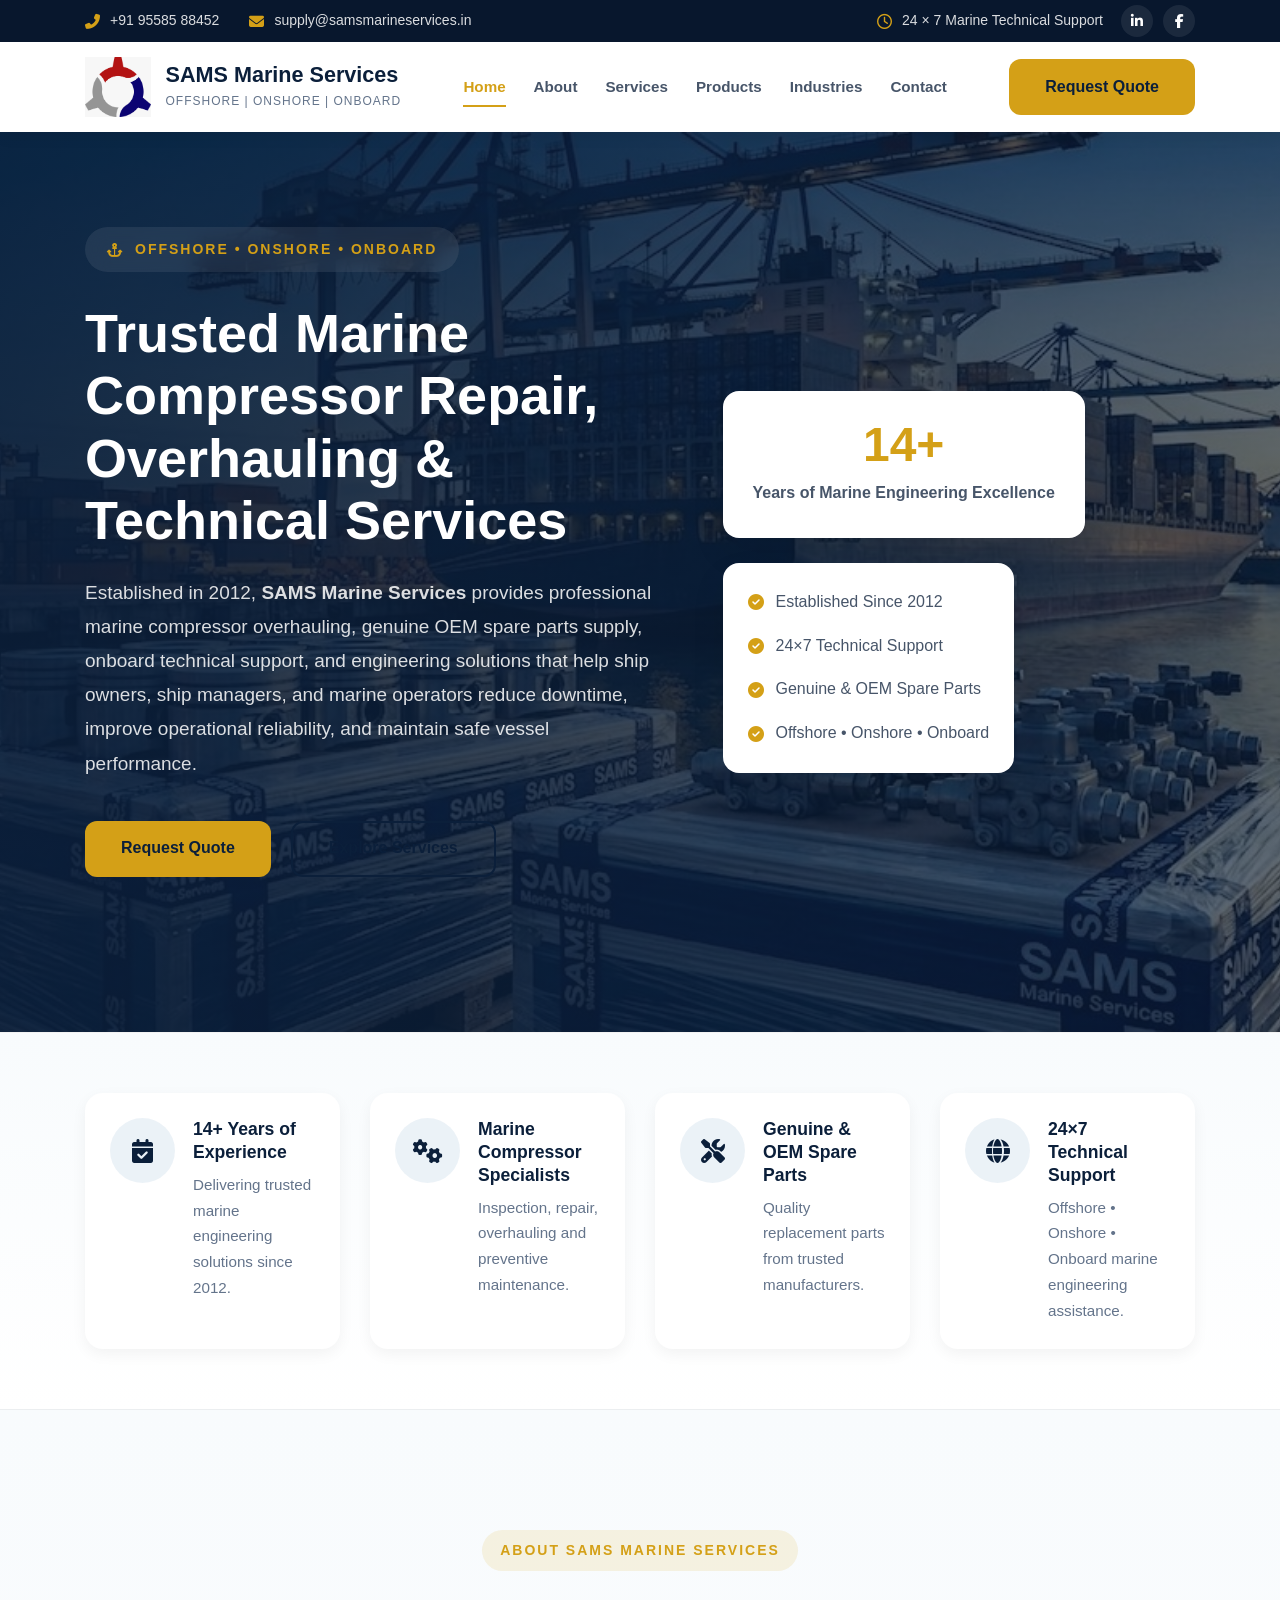
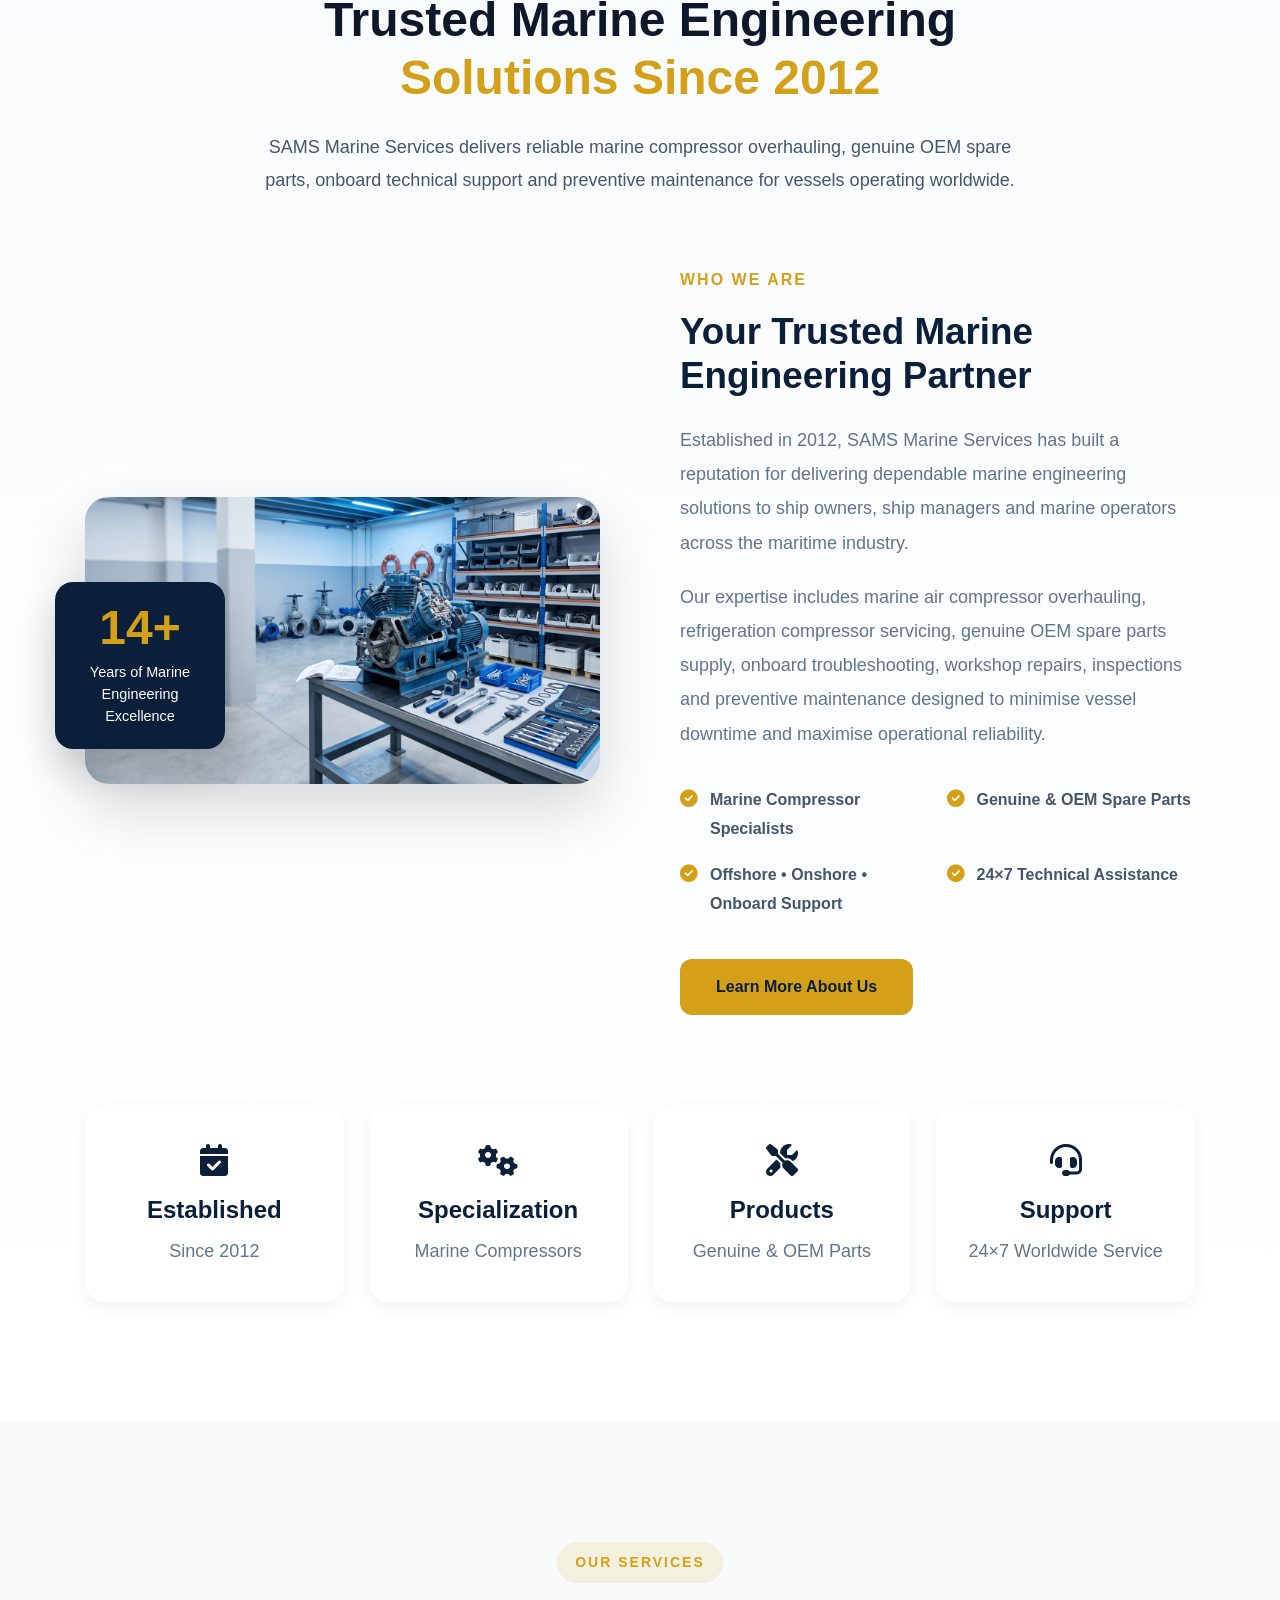
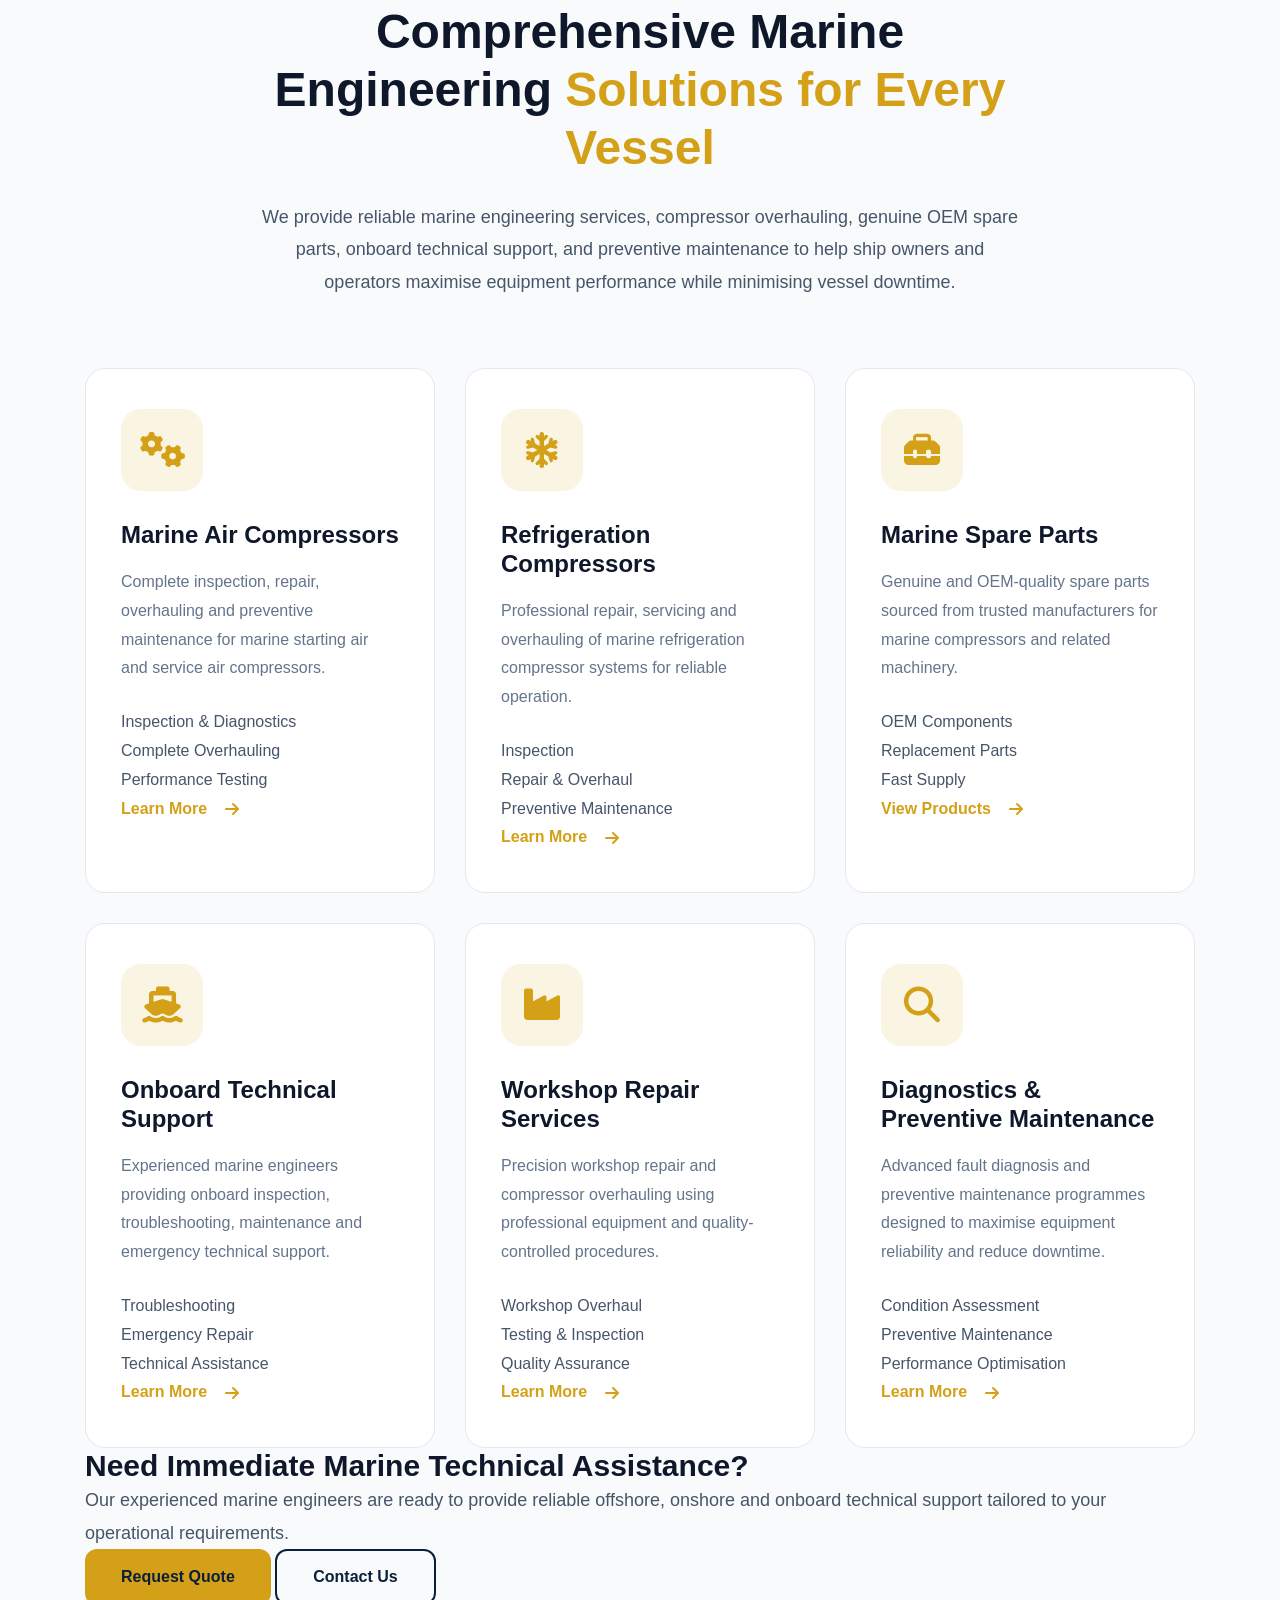
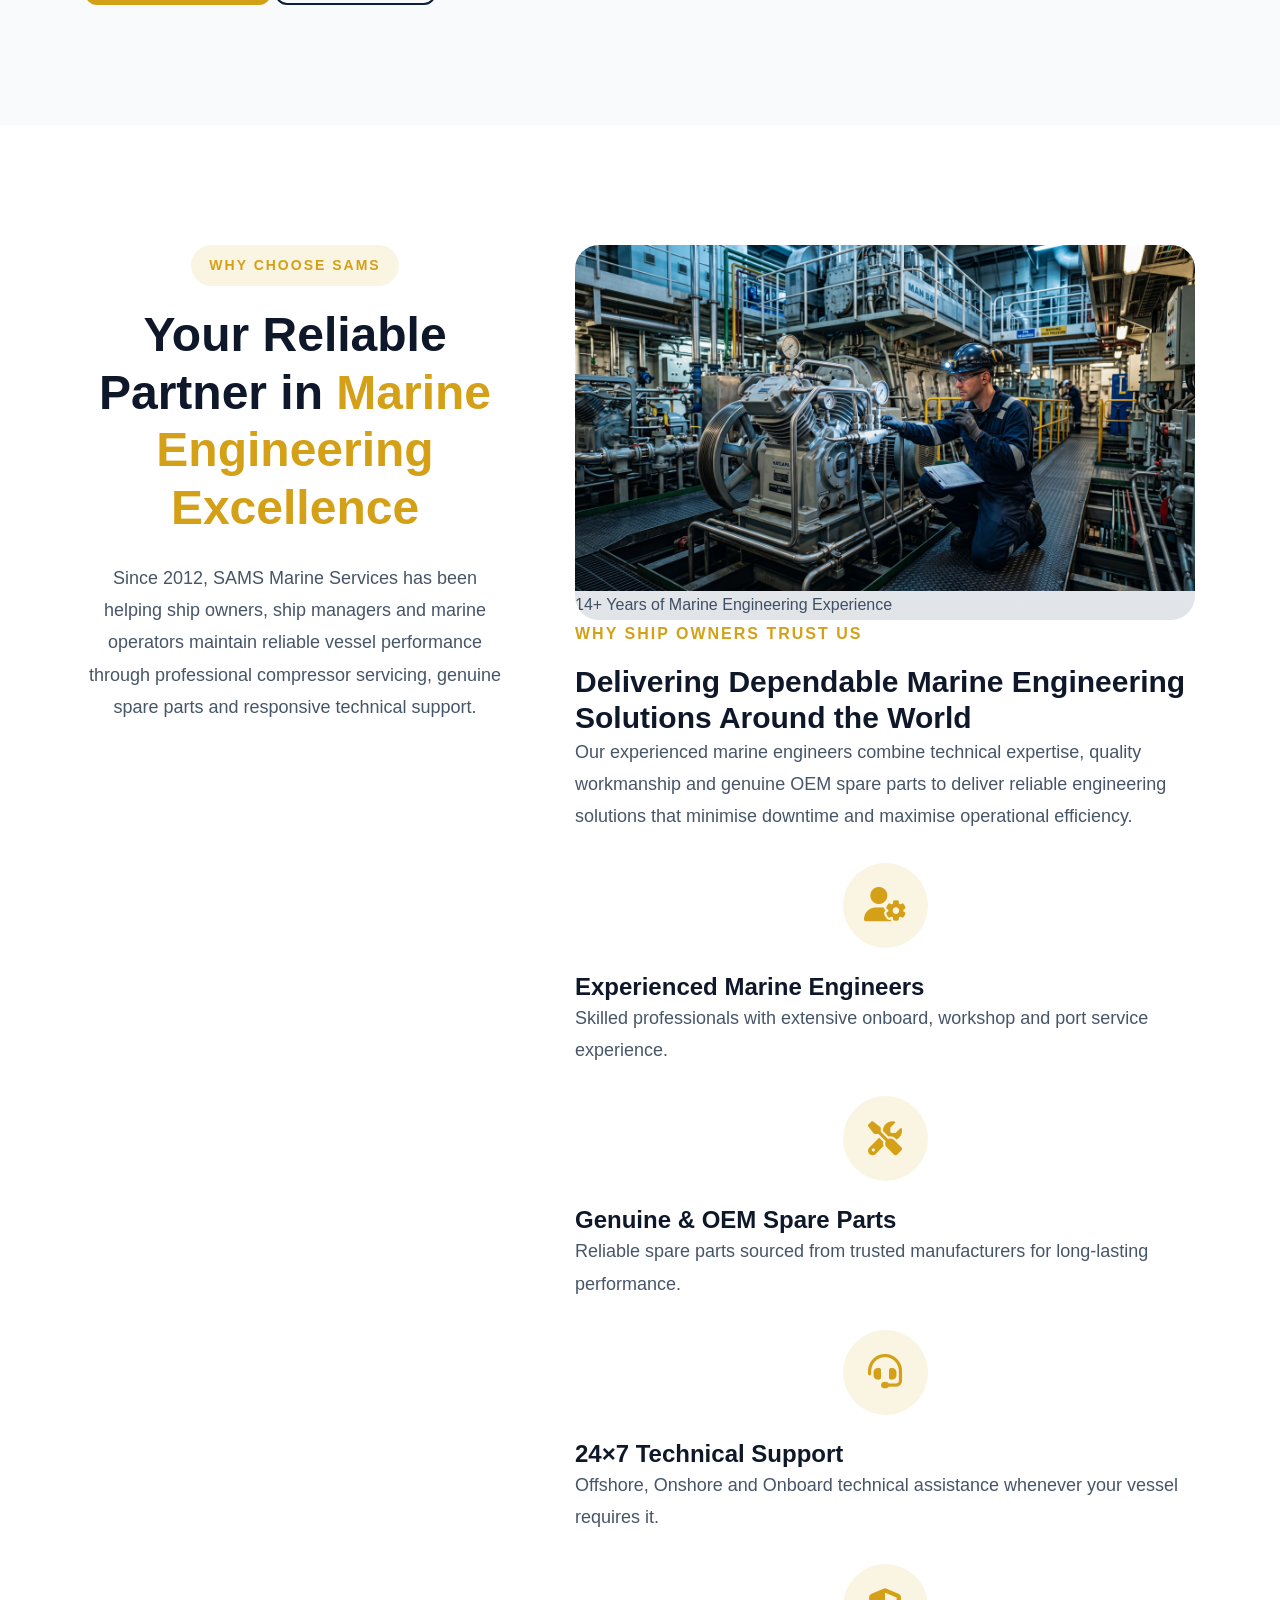
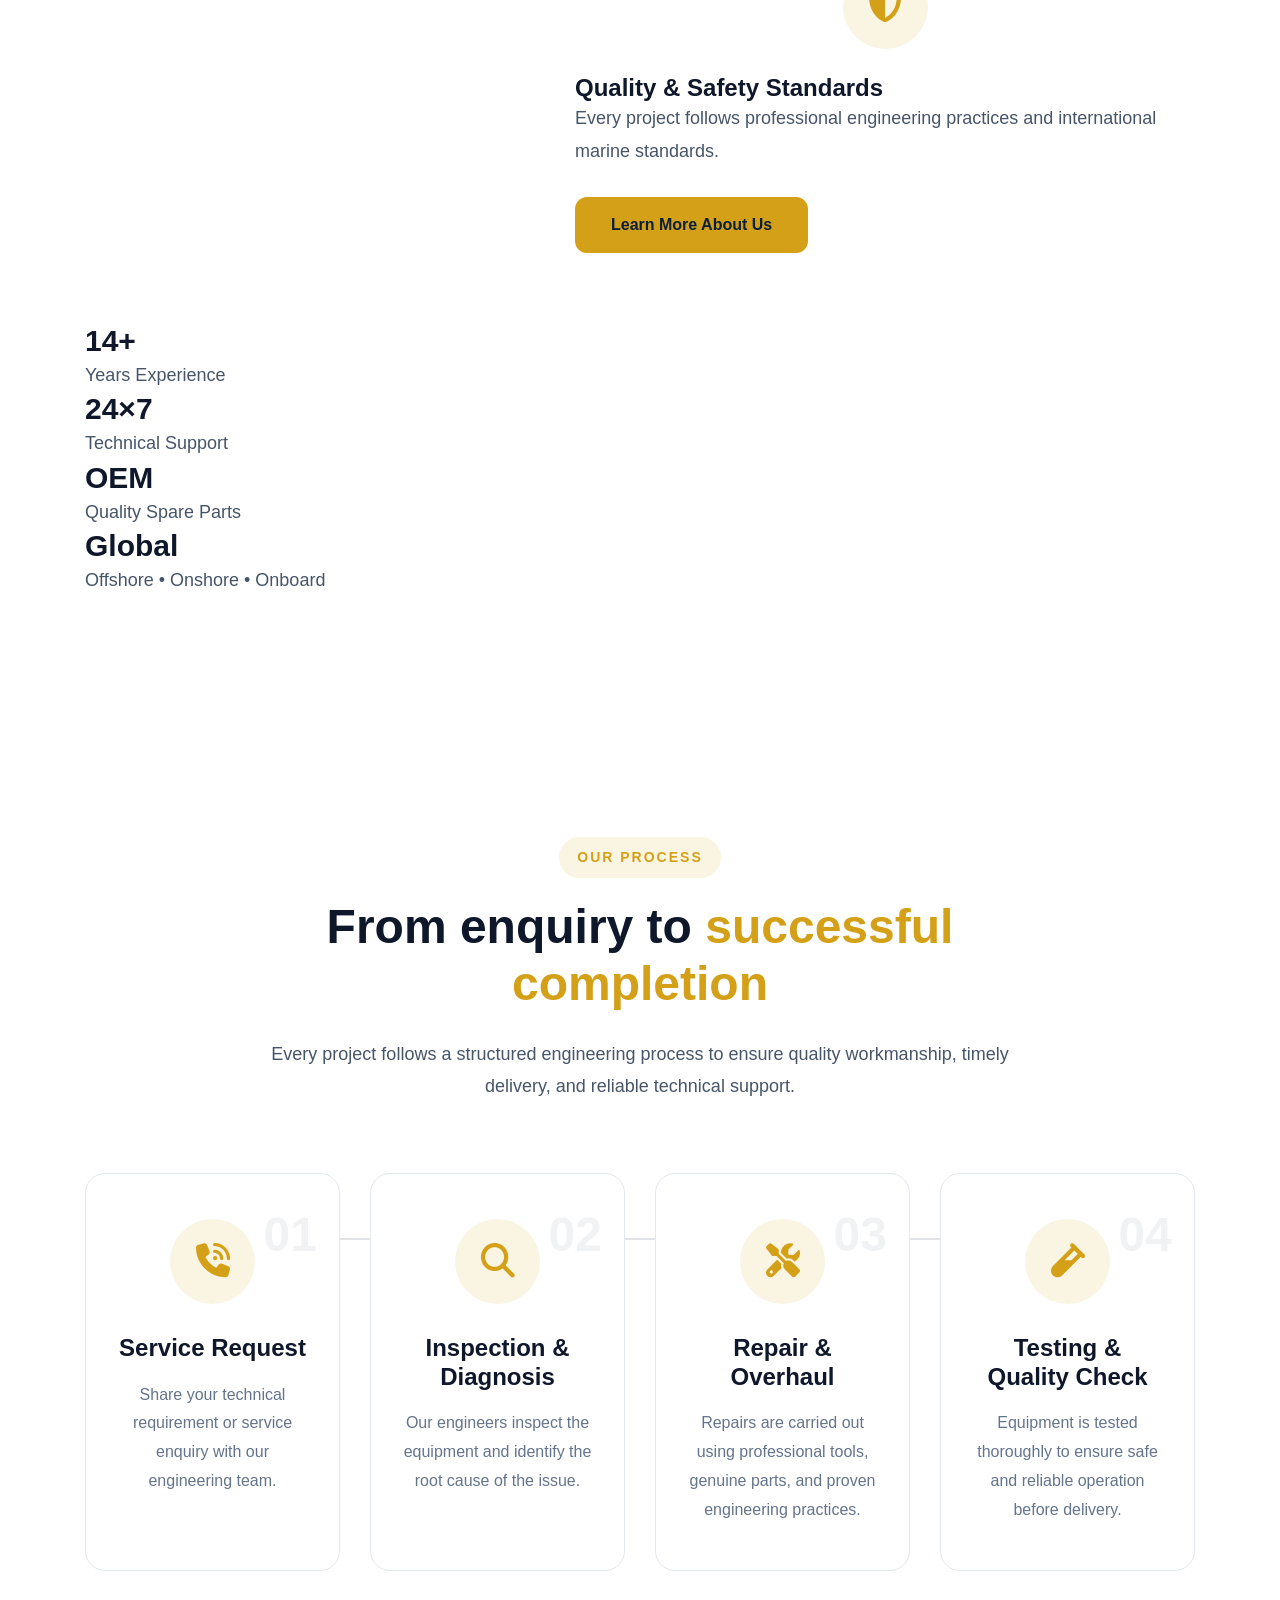
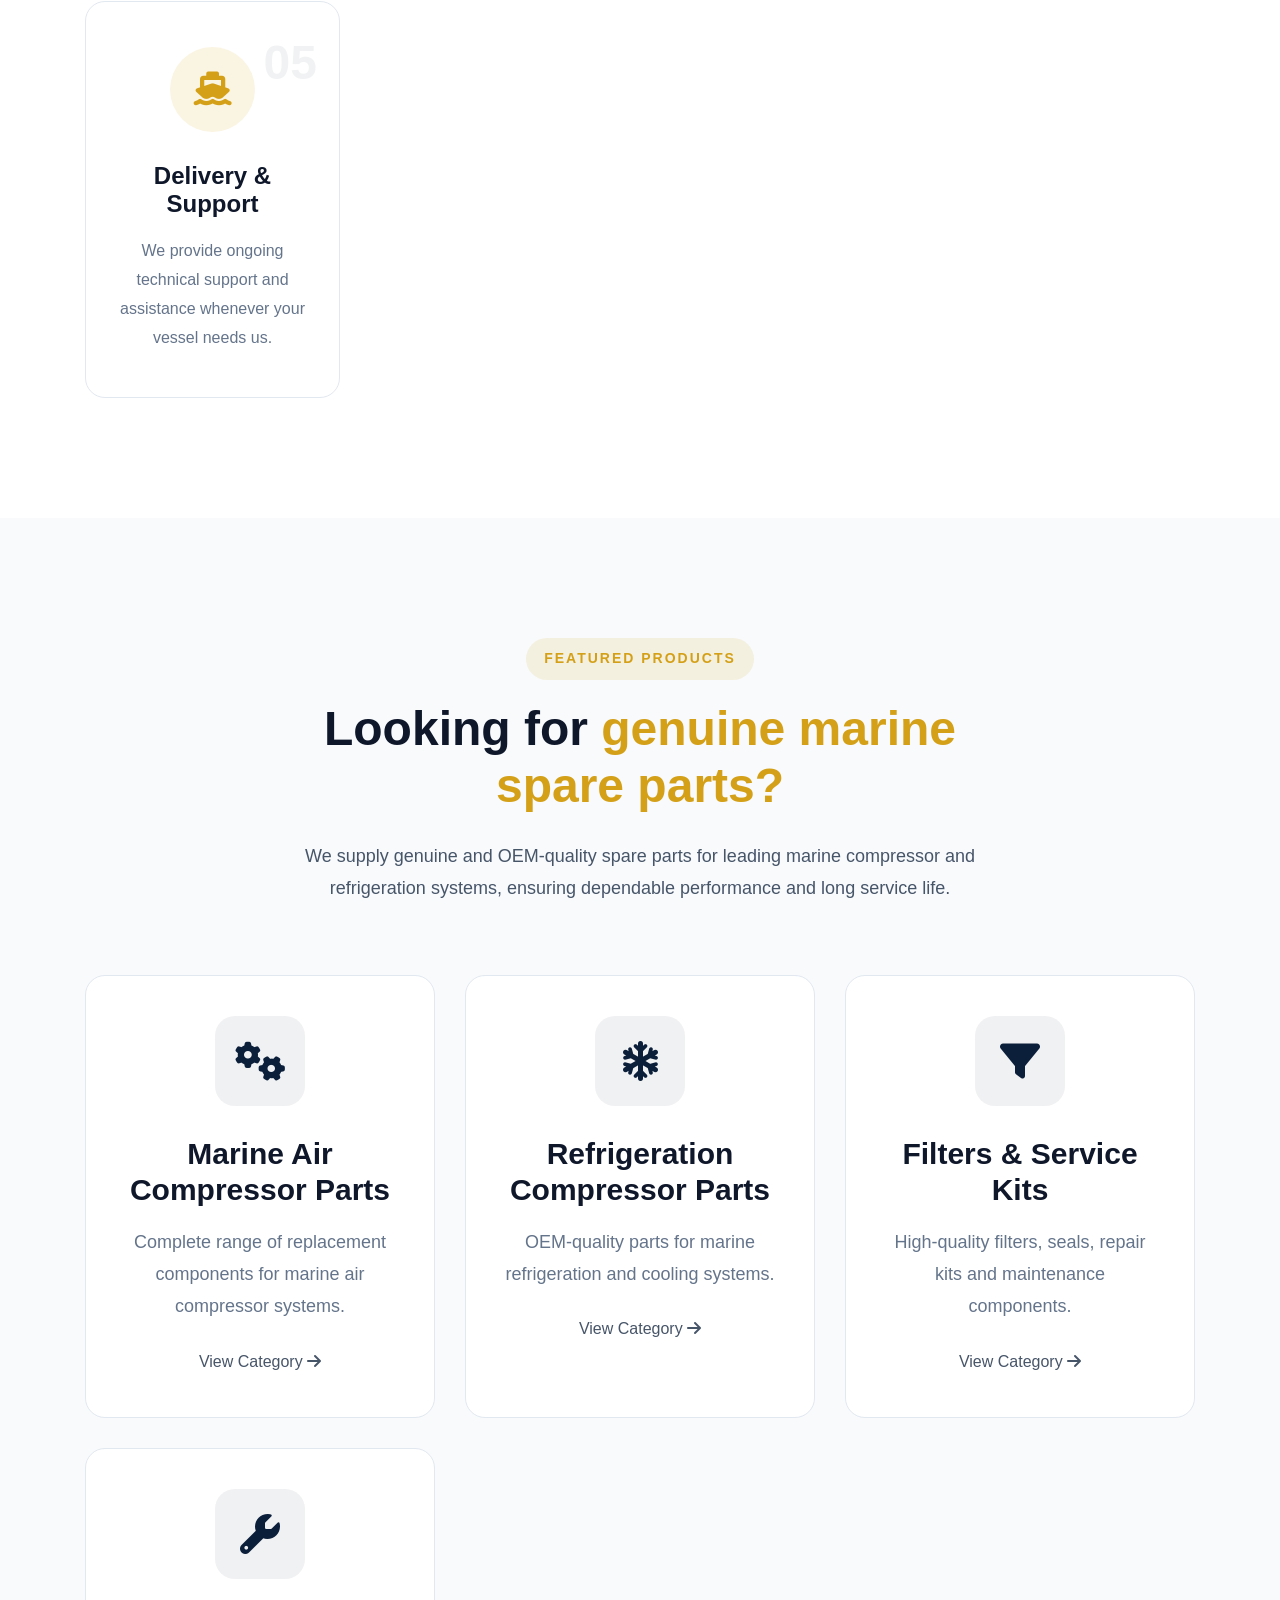
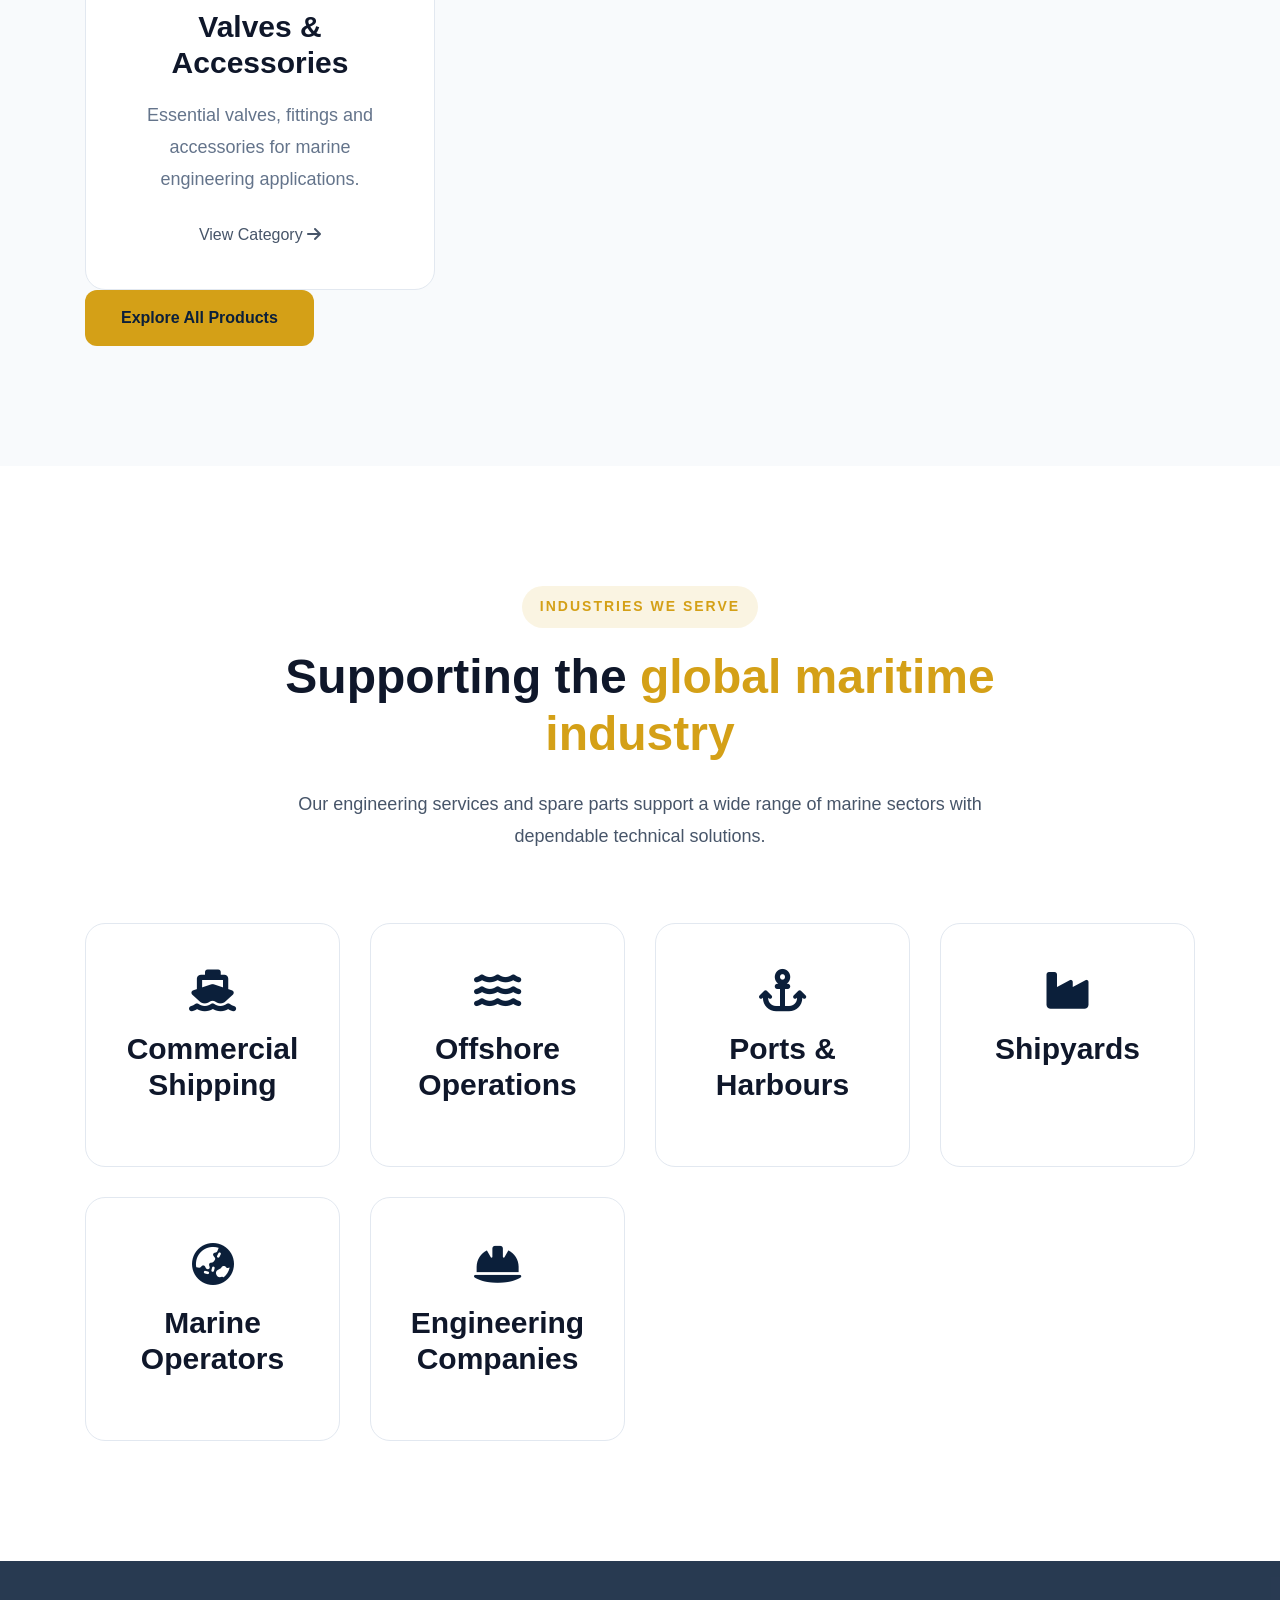
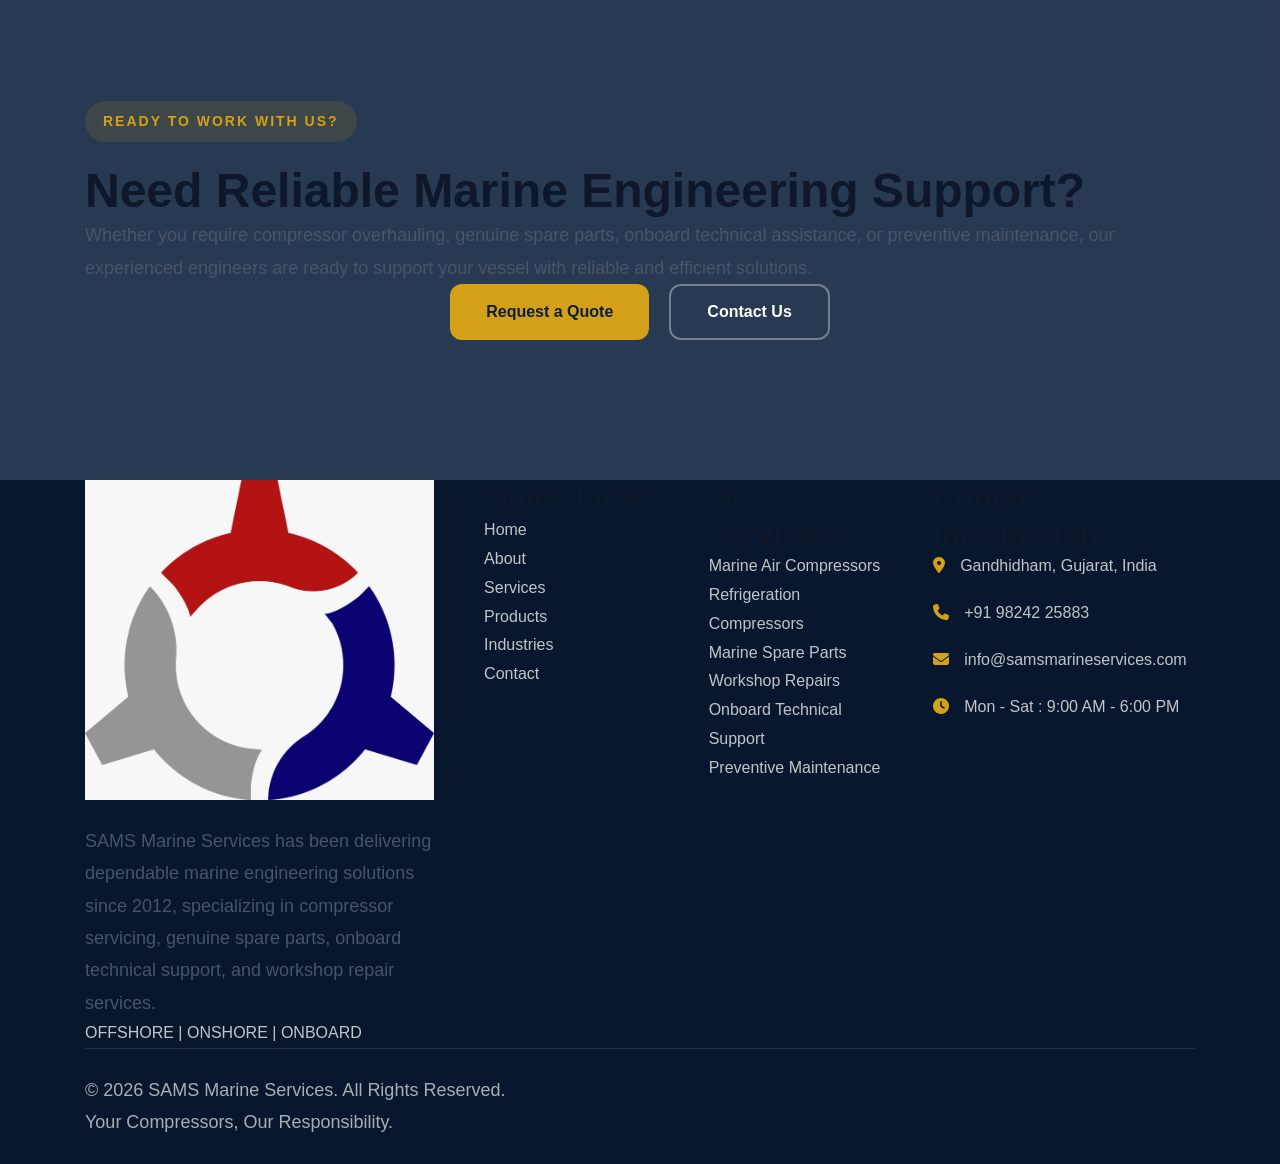
==== index.html @ 3fd8be7c "Add Services and Why-Choose sections Introduce a new Services section and a refreshed "Why Choose SA" ====
<!doctype html>
<html lang="en">
  <head>
    <!-- Meta -->
    <meta charset="UTF-8" />
    <meta name="viewport" content="width=device-width, initial-scale=1.0" />
    <meta name="robots" content="index,follow" />
    <meta name="author" content="SAMS Marine Services" />

    <!-- Title -->
    <title>
      SAMS Marine Services | Marine Compressor Repair, Spare Parts & Technical
      Services
    </title>

    <!-- SEO -->
    <meta
      name="description"
      content="SAMS Marine Services provides marine compressor overhauling, genuine spare parts, onboard technical support, refrigeration compressor repair, workshop services and marine engineering solutions worldwide."
    />
    <meta name="theme-color" content="#0B1F3A" />

    <!-- Favicon -->
    <link rel="icon" href="assets/images/logo/LOGO.jpeg" type="image/x-icon" />

    <!-- Google Fonts -->
    <!-- Font Awesome -->
    <link rel="preconnect" href="https://fonts.googleapis.com" />
    <link rel="preconnect" href="https://fonts.gstatic.com" crossorigin />
    <link rel="stylesheet" href="https://cdnjs.cloudflare.com/ajax/libs/font-awesome/6.7.2/css/all.min.css">

    <!-- CSS Files -->
    <link rel="stylesheet" href="assets/css/variables.css" />
    <link rel="stylesheet" href="assets/css/components.css" />
    <link rel="stylesheet" href="assets/css/style.css" />
    <link rel="stylesheet" href="assets/css/animations.css" />
    <link rel="stylesheet" href="assets/css/responsive.css" />

    <link rel="canonical" href="https://www.samsmarineservices.in/" />
  </head>
  <body>
    <!-- ==========================================
                    PRELOADER
    =========================================== -->

    <div class="preloader">
      <div class="loader"></div>
    </div>

    <!-- ==========================================
                    BACK TO TOP
    =========================================== -->

    <a href="#" class="back-to-top" id="backToTop">
      <i class="fas fa-arrow-up"></i>
    </a>

    <!-- =========================
     TOP BAR START
========================== -->
    <div class="top-bar">
      <div class="container">
        <!-- Left -->
        <div class="topbar-left">
          <div class="topbar-item">
            <i class="fas fa-phone-alt"></i>
            <a href="tel:+919558588452">+91 95585 88452</a>
          </div>

          <div class="topbar-item">
            <i class="fas fa-envelope"></i>
            <a href="mailto:supply@samsmarineservices.in">
              supply@samsmarineservices.in
            </a>
          </div>
        </div>

        <!-- Right -->
        <div class="topbar-right">
          <div class="topbar-item">
            <i class="far fa-clock"></i>
            <span>24 × 7 Marine Technical Support</span>
          </div>

          <div class="topbar-social">
            <a href="#" aria-label="LinkedIn">
              <i class="fab fa-linkedin-in"></i>
            </a>

            <a href="#" aria-label="Facebook">
              <i class="fab fa-facebook-f"></i>
            </a>
          </div>
        </div>
      </div>
    </div>
    <!-- =========================
     TOP BAR END
========================== -->
<!-- ==================================================
     HEADER START
================================================== -->
<header class="site-header">

    <nav class="navbar" aria-label="Primary Navigation">

        <div class="container">

            <!-- =========================
                 BRAND
            ========================== -->
            <div class="brand">

                <a href="index.html" class="logo">

                    <img src="assets/images/logo/LOGO.jpeg"
                        alt="SAMS Marine Services Logo">

                </a>

                <div class="brand-info">

                    <h1 class="company-name">
                        SAMS Marine Services
                    </h1>

                    <span class="company-tagline">
                        OFFSHORE | ONSHORE | ONBOARD
                    </span>

                </div>

            </div>

            <!-- =========================
                 NAVIGATION
            ========================== -->
            <ul class="nav-menu">

                <li class="nav-item">
                    <a href="index.html" class="nav-link active">
                        Home
                    </a>
                </li>

                <li class="nav-item">
                    <a href="about.html" class="nav-link">
                        About
                    </a>
                </li>

                <li class="nav-item">
                    <a href="services.html" class="nav-link">
                        Services
                    </a>
                </li>

                <li class="nav-item">
                    <a href="products.html" class="nav-link">
                        Products
                    </a>
                </li>

                <li class="nav-item">
                    <a href="industries.html" class="nav-link">
                        Industries
                    </a>
                </li>

                <li class="nav-item">
                    <a href="contact.html" class="nav-link">
                        Contact
                    </a>
                </li>

            </ul>

            <!-- =========================
                 RIGHT SIDE
            ========================== -->
            <div class="nav-actions">

                <a href="request-quote.html" class="btn btn-primary">

                    Request Quote

                </a>
              <button class="mobile-toggle" id="mobileToggle" aria-label="Toggle Navigation"> 
                <span></span>
                 <span></span>
                  <span></span>
              </button>
            </div>

        </div>

    </nav>

</header>
<!-- ==================================================
     HEADER END
================================================== -->

<!-- ==================================================
     HERO SECTION START
================================================== -->
<section class="hero" id="home">

    <!-- Hero Background Overlay -->
    <div class="hero-overlay"></div>

    <div class="container">

        <div class="hero-wrapper">

            <!-- =========================
                 HERO CONTENT
            ========================== -->
            <div class="hero-content">

                <span class="hero-tag">
                    <i class="fas fa-anchor"></i>
                    OFFSHORE • ONSHORE • ONBOARD
                </span>

                <h1 class="hero-title">
                    Trusted Marine Compressor Repair,
                    Overhauling & Technical Services
                </h1>

                <p class="hero-description">

                    Established in 2012, <strong>SAMS Marine Services</strong>
                    provides professional marine compressor overhauling,
                    genuine OEM spare parts supply, onboard technical support,
                    and engineering solutions that help ship owners,
                    ship managers, and marine operators reduce downtime,
                    improve operational reliability, and maintain
                    safe vessel performance.

                </p>

                <!-- Hero Buttons -->
                <div class="hero-buttons">

                    <a href="request-quote.html"
                       class="btn btn-primary">

                        Request Quote

                    </a>

                    <a href="#services"
                       class="btn btn-outline">

                        Explore Services

                    </a>

                </div>

            </div>

            <!-- =========================
                 HERO RIGHT
            ========================== -->
            <div class="hero-right">

                <div class="experience-card">

                    <span class="experience-number">

                        14+

                    </span>

                    <span class="experience-title">

                        Years of Marine Engineering Excellence

                    </span>

                </div>

                <div class="hero-highlights">

                    <div class="highlight-item">

                        <i class="fas fa-check-circle"></i>

                        <span>Established Since 2012</span>

                    </div>

                    <div class="highlight-item">

                        <i class="fas fa-check-circle"></i>

                        <span>24×7 Technical Support</span>

                    </div>

                    <div class="highlight-item">

                        <i class="fas fa-check-circle"></i>

                        <span>Genuine & OEM Spare Parts</span>

                    </div>

                    <div class="highlight-item">

                        <i class="fas fa-check-circle"></i>

                        <span>Offshore • Onshore • Onboard</span>

                    </div>

                </div>

            </div>

        </div>

    </div>

</section>
<!-- ==================================================
     HERO SECTION END
================================================== -->



<!-- ==================================================
     TRUST STRIP START
================================================== -->
<section class="trust-strip">

    <div class="container">

        <div class="trust-grid">

            <!-- Experience -->
            <div class="trust-item">

                <div class="trust-icon">
                    <i class="fas fa-calendar-check"></i>
                </div>

                <div class="trust-content">

                    <h4>14+ Years of Experience</h4>

                    <p>
                        Delivering trusted marine engineering solutions since 2012.
                    </p>

                </div>

            </div>

            <!-- Compressor Expertise -->
            <div class="trust-item">

                <div class="trust-icon">
                    <i class="fas fa-cogs"></i>
                </div>

                <div class="trust-content">

                    <h4>Marine Compressor Specialists</h4>

                    <p>
                        Inspection, repair, overhauling and preventive maintenance.
                    </p>

                </div>

            </div>

            <!-- Spare Parts -->
            <div class="trust-item">

                <div class="trust-icon">
                    <i class="fas fa-tools"></i>
                </div>

                <div class="trust-content">

                    <h4>Genuine & OEM Spare Parts</h4>

                    <p>
                        Quality replacement parts from trusted manufacturers.
                    </p>

                </div>

            </div>

            <!-- Support -->
            <div class="trust-item">

                <div class="trust-icon">
                    <i class="fas fa-globe"></i>
                </div>

                <div class="trust-content">

                    <h4>24×7 Technical Support</h4>

                    <p>
                        Offshore • Onshore • Onboard marine engineering assistance.
                    </p>

                </div>

            </div>

        </div>

    </div>

</section>
<!-- ==================================================
     TRUST STRIP END
================================================== -->


<!-- ==================================================
     ABOUT US SECTION START
================================================== -->
<section class="about section-padding" id="about">

    <div class="container">

        <!-- ==========================
             SECTION HEADER
        =========================== -->

        <div class="section-header">

            <span class="section-tag">
                ABOUT SAMS MARINE SERVICES
            </span>

            <h2>
                Trusted Marine Engineering
                <span>Solutions Since 2012</span>
            </h2>

            <p>

                SAMS Marine Services delivers reliable marine compressor
                overhauling, genuine OEM spare parts, onboard technical
                support and preventive maintenance for vessels operating
                worldwide.

            </p>

        </div>

        <!-- ==========================
             ABOUT CONTENT
        =========================== -->

        <div class="about-wrapper">

            <!-- LEFT SIDE -->

            <div class="about-image">

                <img
                    src="assets/images/about/about-workshop.png"
                    alt="Marine Compressor Workshop">

                <!-- Experience Badge -->

                <div class="experience-badge">

                    <span class="experience-number">
                        14+
                    </span>

                    <span class="experience-text">
                        Years of Marine
                        Engineering Excellence
                    </span>

                </div>

            </div>

            <!-- RIGHT SIDE -->

            <div class="about-content">

                <span class="content-tag">
                    WHO WE ARE
                </span>

                <h3>

                    Your Trusted Marine Engineering Partner

                </h3>

                <p>

                    Established in 2012, SAMS Marine Services has built a
                    reputation for delivering dependable marine engineering
                    solutions to ship owners, ship managers and marine
                    operators across the maritime industry.

                </p>

                <p>

                    Our expertise includes marine air compressor overhauling,
                    refrigeration compressor servicing, genuine OEM spare
                    parts supply, onboard troubleshooting, workshop repairs,
                    inspections and preventive maintenance designed to
                    minimise vessel downtime and maximise operational
                    reliability.

                </p>

                <!-- Features -->

                <div class="about-list">

                    <div class="about-item">

                        <i class="fas fa-check-circle"></i>

                        <span>
                            Marine Compressor Specialists
                        </span>

                    </div>

                    <div class="about-item">

                        <i class="fas fa-check-circle"></i>

                        <span>
                            Genuine & OEM Spare Parts
                        </span>

                    </div>

                    <div class="about-item">

                        <i class="fas fa-check-circle"></i>

                        <span>
                            Offshore • Onshore • Onboard Support
                        </span>

                    </div>

                    <div class="about-item">

                        <i class="fas fa-check-circle"></i>

                        <span>
                            24×7 Technical Assistance
                        </span>

                    </div>

                </div>

                <div class="about-buttons">

                    <a
                        href="about.html"
                        class="btn btn-primary">

                        Learn More About Us

                    </a>

                </div>

            </div>

        </div>

        <!-- ==========================
             CORE STRENGTHS
        =========================== -->

        <div class="about-features">

            <div class="feature-card">

                <i class="fas fa-calendar-check"></i>

                <h4>Established</h4>

                <p>Since 2012</p>

            </div>

            <div class="feature-card">

                <i class="fas fa-cogs"></i>

                <h4>Specialization</h4>

                <p>Marine Compressors</p>

            </div>

            <div class="feature-card">

                <i class="fas fa-tools"></i>

                <h4>Products</h4>

                <p>Genuine & OEM Parts</p>

            </div>

            <div class="feature-card">

                <i class="fas fa-headset"></i>

                <h4>Support</h4>

                <p>24×7 Worldwide Service</p>

            </div>

        </div>

    </div>

</section>

<!-- ==================================================
     ABOUT US SECTION END
================================================== -->

<!-- ==================================================
     SERVICES SECTION START
================================================== -->
<section class="services section-padding" id="services">

    <div class="container">

        <!-- ==========================
             SECTION HEADER
        =========================== -->

        <div class="section-header">

            <span class="section-tag">
                OUR SERVICES
            </span>

            <h2>
                Comprehensive Marine Engineering
                <span>Solutions for Every Vessel</span>
            </h2>

            <p>

                We provide reliable marine engineering services, compressor
                overhauling, genuine OEM spare parts, onboard technical support,
                and preventive maintenance to help ship owners and operators
                maximise equipment performance while minimising vessel downtime.

            </p>

        </div>

        <!-- ==========================
             SERVICES GRID
        =========================== -->

        <div class="services-grid">

            <!-- Service 1 -->

            <article class="service-card">

                <div class="service-icon">
                    <i class="fas fa-cogs"></i>
                </div>

                <h3>Marine Air Compressors</h3>

                <p>

                    Complete inspection, repair, overhauling and preventive
                    maintenance for marine starting air and service air compressors.

                </p>

                <ul class="service-list">

                    <li>Inspection & Diagnostics</li>

                    <li>Complete Overhauling</li>

                    <li>Performance Testing</li>

                </ul>

                <a href="services.html" class="service-link">

                    Learn More

                    <i class="fas fa-arrow-right"></i>

                </a>

            </article>

            <!-- Service 2 -->

            <article class="service-card">

                <div class="service-icon">
                    <i class="fas fa-snowflake"></i>
                </div>

                <h3>Refrigeration Compressors</h3>

                <p>

                    Professional repair, servicing and overhauling of marine
                    refrigeration compressor systems for reliable operation.

                </p>

                <ul class="service-list">

                    <li>Inspection</li>

                    <li>Repair & Overhaul</li>

                    <li>Preventive Maintenance</li>

                </ul>

                <a href="services.html" class="service-link">

                    Learn More

                    <i class="fas fa-arrow-right"></i>

                </a>

            </article>

            <!-- Service 3 -->

            <article class="service-card">

                <div class="service-icon">
                    <i class="fas fa-toolbox"></i>
                </div>

                <h3>Marine Spare Parts</h3>

                <p>

                    Genuine and OEM-quality spare parts sourced from trusted
                    manufacturers for marine compressors and related machinery.

                </p>

                <ul class="service-list">

                    <li>OEM Components</li>

                    <li>Replacement Parts</li>

                    <li>Fast Supply</li>

                </ul>

                <a href="products.html" class="service-link">

                    View Products

                    <i class="fas fa-arrow-right"></i>

                </a>

            </article>

            <!-- Service 4 -->

            <article class="service-card">

                <div class="service-icon">
                    <i class="fas fa-ship"></i>
                </div>

                <h3>Onboard Technical Support</h3>

                <p>

                    Experienced marine engineers providing onboard inspection,
                    troubleshooting, maintenance and emergency technical support.

                </p>

                <ul class="service-list">

                    <li>Troubleshooting</li>

                    <li>Emergency Repair</li>

                    <li>Technical Assistance</li>

                </ul>

                <a href="services.html" class="service-link">

                    Learn More

                    <i class="fas fa-arrow-right"></i>

                </a>

            </article>

            <!-- Service 5 -->

            <article class="service-card">

                <div class="service-icon">
                    <i class="fas fa-industry"></i>
                </div>

                <h3>Workshop Repair Services</h3>

                <p>

                    Precision workshop repair and compressor overhauling using
                    professional equipment and quality-controlled procedures.

                </p>

                <ul class="service-list">

                    <li>Workshop Overhaul</li>

                    <li>Testing & Inspection</li>

                    <li>Quality Assurance</li>

                </ul>

                <a href="services.html" class="service-link">

                    Learn More

                    <i class="fas fa-arrow-right"></i>

                </a>

            </article>

            <!-- Service 6 -->

            <article class="service-card">

                <div class="service-icon">
                    <i class="fas fa-search"></i>
                </div>

                <h3>Diagnostics & Preventive Maintenance</h3>

                <p>

                    Advanced fault diagnosis and preventive maintenance programmes
                    designed to maximise equipment reliability and reduce downtime.

                </p>

                <ul class="service-list">

                    <li>Condition Assessment</li>

                    <li>Preventive Maintenance</li>

                    <li>Performance Optimisation</li>

                </ul>

                <a href="services.html" class="service-link">

                    Learn More

                    <i class="fas fa-arrow-right"></i>

                </a>

            </article>

        </div>

        <!-- ==========================
             SERVICE CTA
        =========================== -->

        <div class="services-cta">

            <h3>
                Need Immediate Marine Technical Assistance?
            </h3>

            <p>

                Our experienced marine engineers are ready to provide reliable
                offshore, onshore and onboard technical support tailored to your
                operational requirements.

            </p>

            <div class="services-cta-buttons">

                <a href="request-quote.html" class="btn btn-primary">

                    Request Quote

                </a>

                <a href="contact.html" class="btn btn-outline">

                    Contact Us

                </a>

            </div>

        </div>

    </div>

</section>
<!-- ==================================================
     SERVICES SECTION END
================================================== -->
<!-- ==================================================
     WHY CHOOSE SAMS START
================================================== -->

<section class="why-choose section-padding" id="why">

    <div class="container">

        <!--==================================
                SECTION HEADER
        ===================================-->

        <div class="section-header">

            <span class="section-tag">
                WHY CHOOSE SAMS
            </span>

            <h2>
                Your Reliable Partner in
                <span>Marine Engineering Excellence</span>
            </h2>

            <p>

                Since 2012, SAMS Marine Services has been helping ship owners,
                ship managers and marine operators maintain reliable vessel
                performance through professional compressor servicing,
                genuine spare parts and responsive technical support.

            </p>

        </div>

        <!--==================================
                MAIN CONTENT
        ===================================-->

        <div class="why-wrapper">

            <!-- LEFT COLUMN -->

            <div class="why-image">

                <img
                    src="assets/images/why-choose/why-choose.png"
                    alt="Marine Engineer Inspecting Compressor">

                <!-- Experience Badge -->

                <div class="why-badge">

                    <span class="badge-number">
                        14+
                    </span>

                    <span class="badge-text">
                        Years of Marine Engineering Experience
                    </span>

                </div>

            </div>

            <!-- RIGHT COLUMN -->

            <div class="why-content">

                <span class="content-tag">

                    WHY SHIP OWNERS TRUST US

                </span>

                <h3>

                    Delivering Dependable Marine Engineering
                    Solutions Around the World

                </h3>

                <p>

                    Our experienced marine engineers combine technical expertise,
                    quality workmanship and genuine OEM spare parts to deliver
                    reliable engineering solutions that minimise downtime and
                    maximise operational efficiency.

                </p>

                <!-- FEATURES -->

                <div class="why-features">

                    <!-- Item -->

                    <div class="why-item">

                        <div class="why-icon">

                            <i class="fas fa-user-cog"></i>

                        </div>

                        <div class="why-info">

                            <h4>
                                Experienced Marine Engineers
                            </h4>

                            <p>

                                Skilled professionals with extensive onboard,
                                workshop and port service experience.

                            </p>

                        </div>

                    </div>

                    <!-- Item -->

                    <div class="why-item">

                        <div class="why-icon">

                            <i class="fas fa-tools"></i>

                        </div>

                        <div class="why-info">

                            <h4>
                                Genuine & OEM Spare Parts
                            </h4>

                            <p>

                                Reliable spare parts sourced from trusted
                                manufacturers for long-lasting performance.

                            </p>

                        </div>

                    </div>

                    <!-- Item -->

                    <div class="why-item">

                        <div class="why-icon">

                            <i class="fas fa-headset"></i>

                        </div>

                        <div class="why-info">

                            <h4>
                                24×7 Technical Support
                            </h4>

                            <p>

                                Offshore, Onshore and Onboard technical
                                assistance whenever your vessel requires it.

                            </p>

                        </div>

                    </div>

                    <!-- Item -->

                    <div class="why-item">

                        <div class="why-icon">

                            <i class="fas fa-shield-alt"></i>

                        </div>

                        <div class="why-info">

                            <h4>
                                Quality & Safety Standards
                            </h4>

                            <p>

                                Every project follows professional engineering
                                practices and international marine standards.

                            </p>

                        </div>

                    </div>

                </div>

                <!-- BUTTON -->

                <div class="why-buttons">

                    <a
                        href="about.html"
                        class="btn btn-primary">

                        Learn More About Us

                    </a>

                </div>

            </div>

        </div>

        <!--==================================
                COMPANY STRENGTHS
        ===================================-->

        <div class="why-stats">

            <div class="why-stat">

                <h3>14+</h3>

                <p>
                    Years Experience
                </p>

            </div>

            <div class="why-stat">

                <h3>24×7</h3>

                <p>
                    Technical Support
                </p>

            </div>

            <div class="why-stat">

                <h3>OEM</h3>

                <p>
                    Quality Spare Parts
                </p>

            </div>

            <div class="why-stat">

                <h3>Global</h3>

                <p>
                    Offshore • Onshore • Onboard
                </p>

            </div>

        </div>

    </div>

</section>

<!-- ==================================================
     WHY CHOOSE SAMS END
================================================== -->

      <!-- ==========================================
            ENGINEERING PROCESS START
=========================================== -->

      <section class="process section-padding" id="process">
        <div class="container">
          <!-- Section Header -->

          <div class="section-header">
            <span class="section-tag"> OUR PROCESS </span>

            <h2>
              From enquiry to
              <span>successful completion</span>
            </h2>

            <p>
              Every project follows a structured engineering process to ensure
              quality workmanship, timely delivery, and reliable technical
              support.
            </p>
          </div>

          <div class="process-grid">
            <!-- Step 1 -->

            <div class="process-card">
              <div class="process-number">01</div>

              <div class="process-icon">
                <i class="fas fa-phone-volume"></i>
              </div>

              <h3>Service Request</h3>

              <p>
                Share your technical requirement or service enquiry with our
                engineering team.
              </p>
            </div>

            <!-- Step 2 -->

            <div class="process-card">
              <div class="process-number">02</div>

              <div class="process-icon">
                <i class="fas fa-search"></i>
              </div>

              <h3>Inspection & Diagnosis</h3>

              <p>
                Our engineers inspect the equipment and identify the root cause
                of the issue.
              </p>
            </div>

            <!-- Step 3 -->

            <div class="process-card">
              <div class="process-number">03</div>

              <div class="process-icon">
                <i class="fas fa-tools"></i>
              </div>

              <h3>Repair & Overhaul</h3>

              <p>
                Repairs are carried out using professional tools, genuine parts,
                and proven engineering practices.
              </p>
            </div>

            <!-- Step 4 -->

            <div class="process-card">
              <div class="process-number">04</div>

              <div class="process-icon">
                <i class="fas fa-vial"></i>
              </div>

              <h3>Testing & Quality Check</h3>

              <p>
                Equipment is tested thoroughly to ensure safe and reliable
                operation before delivery.
              </p>
            </div>

            <!-- Step 5 -->

            <div class="process-card">
              <div class="process-number">05</div>

              <div class="process-icon">
                <i class="fas fa-ship"></i>
              </div>

              <h3>Delivery & Support</h3>

              <p>
                We provide ongoing technical support and assistance whenever
                your vessel needs us.
              </p>
            </div>
          </div>
        </div>
      </section>

      <!-- ==========================================
            ENGINEERING PROCESS END
=========================================== -->

      <!-- ==========================================
            FEATURED PRODUCTS START
=========================================== -->

      <section class="products section-padding" id="products">
        <div class="container">
          <!-- Section Header -->

          <div class="section-header">
            <span class="section-tag"> FEATURED PRODUCTS </span>

            <h2>
              Looking for
              <span>genuine marine spare parts?</span>
            </h2>

            <p>
              We supply genuine and OEM-quality spare parts for leading marine
              compressor and refrigeration systems, ensuring dependable
              performance and long service life.
            </p>
          </div>

          <!-- Product Categories -->

          <div class="products-grid">
            <!-- Card 1 -->

            <article class="product-card">
              <div class="product-icon">
                <i class="fas fa-cogs"></i>
              </div>

              <h3>Marine Air Compressor Parts</h3>

              <p>
                Complete range of replacement components for marine air
                compressor systems.
              </p>

              <a href="products.html">
                View Category

                <i class="fas fa-arrow-right"></i>
              </a>
            </article>

            <!-- Card 2 -->

            <article class="product-card">
              <div class="product-icon">
                <i class="fas fa-snowflake"></i>
              </div>

              <h3>Refrigeration Compressor Parts</h3>

              <p>
                OEM-quality parts for marine refrigeration and cooling systems.
              </p>

              <a href="products.html">
                View Category

                <i class="fas fa-arrow-right"></i>
              </a>
            </article>

            <!-- Card 3 -->

            <article class="product-card">
              <div class="product-icon">
                <i class="fas fa-filter"></i>
              </div>

              <h3>Filters & Service Kits</h3>

              <p>
                High-quality filters, seals, repair kits and maintenance
                components.
              </p>

              <a href="products.html">
                View Category

                <i class="fas fa-arrow-right"></i>
              </a>
            </article>

            <!-- Card 4 -->

            <article class="product-card">
              <div class="product-icon">
                <i class="fas fa-wrench"></i>
              </div>

              <h3>Valves & Accessories</h3>

              <p>
                Essential valves, fittings and accessories for marine
                engineering applications.
              </p>

              <a href="products.html">
                View Category

                <i class="fas fa-arrow-right"></i>
              </a>
            </article>
          </div>

          <!-- Bottom CTA -->

          <div class="section-action">
            <a href="products.html" class="btn btn-primary">
              Explore All Products
            </a>
          </div>
        </div>
      </section>

      <!-- ==========================================
            FEATURED PRODUCTS END
=========================================== -->

      <!-- ==========================================
            INDUSTRIES START
=========================================== -->

      <section class="industries section-padding" id="industries">
        <div class="container">
          <div class="section-header">
            <span class="section-tag"> INDUSTRIES WE SERVE </span>

            <h2>
              Supporting the
              <span>global maritime industry</span>
            </h2>

            <p>
              Our engineering services and spare parts support a wide range of
              marine sectors with dependable technical solutions.
            </p>
          </div>

          <div class="industries-grid">
            <div class="industry-card">
              <i class="fas fa-ship"></i>

              <h3>Commercial Shipping</h3>
            </div>

            <div class="industry-card">
              <i class="fas fa-water"></i>

              <h3>Offshore Operations</h3>
            </div>

            <div class="industry-card">
              <i class="fas fa-anchor"></i>

              <h3>Ports & Harbours</h3>
            </div>

            <div class="industry-card">
              <i class="fas fa-industry"></i>

              <h3>Shipyards</h3>
            </div>

            <div class="industry-card">
              <i class="fas fa-globe-asia"></i>

              <h3>Marine Operators</h3>
            </div>

            <div class="industry-card">
              <i class="fas fa-hard-hat"></i>

              <h3>Engineering Companies</h3>
            </div>
          </div>
        </div>
      </section>

      <!-- ==========================================
            INDUSTRIES END
=========================================== -->

      <!-- ==========================================
            CALL TO ACTION START
=========================================== -->

      <section class="cta section-padding">
        <div class="container">
          <div class="cta-wrapper">
            <span class="section-tag"> READY TO WORK WITH US? </span>

            <h2>Need Reliable Marine Engineering Support?</h2>

            <p>
              Whether you require compressor overhauling, genuine spare parts,
              onboard technical assistance, or preventive maintenance, our
              experienced engineers are ready to support your vessel with
              reliable and efficient solutions.
            </p>

            <div class="cta-buttons">
              <a href="quote.html" class="btn btn-primary"> Request a Quote </a>

              <a href="contact.html" class="btn btn-secondary"> Contact Us </a>
            </div>
          </div>
        </div>
      </section>

      <!-- ==========================================
            CALL TO ACTION END
=========================================== -->
    </main>
    <!-- ==========================================
                FOOTER START
=========================================== -->

    <footer class="footer">
      <div class="container">
        <div class="footer-grid">
          <!-- Company -->

          <div class="footer-column">
            <img
              src="assets/images/logo/LOGO.jpeg"
              alt="SAMS Marine Services"
              class="footer-logo"
            />

            <p>
              SAMS Marine Services has been delivering dependable marine
              engineering solutions since 2012, specializing in compressor
              servicing, genuine spare parts, onboard technical support, and
              workshop repair services.
            </p>

            <div class="footer-tagline">OFFSHORE | ONSHORE | ONBOARD</div>
          </div>

          <!-- Quick Links -->

          <div class="footer-column">
            <h3>Quick Links</h3>

            <ul>
              <li><a href="index.html">Home</a></li>

              <li><a href="about.html">About</a></li>

              <li><a href="services.html">Services</a></li>

              <li><a href="products.html">Products</a></li>

              <li><a href="industries.html">Industries</a></li>

              <li><a href="contact.html">Contact</a></li>
            </ul>
          </div>

          <!-- Services -->

          <div class="footer-column">
            <h3>Our Services</h3>

            <ul>
              <li>Marine Air Compressors</li>

              <li>Refrigeration Compressors</li>

              <li>Marine Spare Parts</li>

              <li>Workshop Repairs</li>

              <li>Onboard Technical Support</li>

              <li>Preventive Maintenance</li>
            </ul>
          </div>

          <!-- Contact -->

          <div class="footer-column">
            <h3>Contact Information</h3>

            <ul class="footer-contact">
              <li>
                <i class="fas fa-map-marker-alt"></i>
                Gandhidham, Gujarat, India
              </li>

              <li>
                <i class="fas fa-phone"></i>
                +91 98242 25883
              </li>

              <li>
                <i class="fas fa-envelope"></i>
                info@samsmarineservices.com
              </li>

              <li>
                <i class="fas fa-clock"></i>
                Mon - Sat : 9:00 AM - 6:00 PM
              </li>
            </ul>
          </div>
        </div>

        <!-- Bottom -->

        <div class="footer-bottom">
          <p>© 2026 SAMS Marine Services. All Rights Reserved.</p>

          <p>Your Compressors, Our Responsibility.</p>
        </div>
      </div>
    </footer>

    <!-- ==========================================
                FOOTER END
=========================================== -->

    <!-- ==========================================
                JAVASCRIPT FILES
    =========================================== -->
    <script src="assets/js/main.js"></script>
    <script src="assets/js/scroll.js"></script>
    <script src="assets/js/animation.js"></script>
    <script src="assets/js/forms.js"></script>
    <script src="assets/js/navigation.js"></script>
    <script src="assets/js/counter.js"></script>
  </body>
</html>
---- assets/css/variables.css ----
/*==================================================
    SAMS MARINE SERVICES
    VARIABLES.CSS
    -----------------------------------------------
    Global Design System
    Version : 1.0
==================================================*/

:root {

    /*==============================================
        BRAND COLORS
    ==============================================*/

    --primary-color: #0B1F3A;
    --primary-dark: #08172D;
    --primary-light: #163A63;

    --secondary-color: #D4A017;
    --secondary-dark: #B88A12;
    --secondary-light: #F5C542;

    --accent-color: #0099CC;

    --success-color: #16A34A;
    --warning-color: #F59E0B;
    --danger-color: #DC2626;
    --info-color: #0284C7;

    /*==============================================
        BACKGROUND COLORS
    ==============================================*/

    --white: #FFFFFF;

    --light-bg: #F8FAFC;

    --section-bg: #F1F5F9;

    --dark-bg: #0B1F3A;

    --footer-bg: #08172D;

    /*==============================================
        TEXT COLORS
    ==============================================*/

    --heading-color: #0F172A;

    --text-color: #475569;

    --text-light: #64748B;

    --text-muted: #94A3B8;

    --white-color: #FFFFFF;

    /*==============================================
        BORDER COLORS
    ==============================================*/

    --border-color: #E2E8F0;

    --border-light: #EEF2F7;

    /*==============================================
        TYPOGRAPHY
    ==============================================*/

    --heading-font: 'Poppins', sans-serif;

    --body-font: 'Inter', sans-serif;

    /*==============================================
        FONT WEIGHT
    ==============================================*/

    --fw-regular: 400;

    --fw-medium: 500;

    --fw-semibold: 600;

    --fw-bold: 700;

    --fw-extra-bold: 800;

    /*==============================================
        FONT SIZE
    ==============================================*/

    --fs-12: 0.75rem;

    --fs-14: 0.875rem;

    --fs-16: 1rem;

    --fs-18: 1.125rem;

    --fs-20: 1.25rem;

    --fs-24: 1.5rem;

    --fs-30: 1.875rem;

    --fs-36: 2.25rem;

    --fs-42: 2.625rem;

    --fs-48: 3rem;

    --fs-60: 3.75rem;

    /*==============================================
        LINE HEIGHT
    ==============================================*/

    --lh-heading: 1.2;

    --lh-text: 1.8;

    --lh-small: 1.5;

    /*==============================================
        LETTER SPACING
    ==============================================*/

    --ls-small: 0.5px;

    --ls-medium: 1px;

    --ls-large: 2px;

    /*==============================================
        CONTAINER
    ==============================================*/

    --container-width: 1320px;

    --container-padding: 15px;

    /*==============================================
        SECTION SPACING
    ==============================================*/

    --section-padding: 120px;

    --section-padding-mobile: 80px;

    /*==============================================
        SPACING SCALE
    ==============================================*/

    --space-4: 4px;

    --space-8: 8px;

    --space-12: 12px;

    --space-16: 16px;

    --space-20: 20px;

    --space-24: 24px;

    --space-30: 30px;

    --space-40: 40px;

    --space-50: 50px;

    --space-60: 60px;

    --space-80: 80px;

    --space-100: 100px;

    /*==============================================
        BORDER RADIUS
    ==============================================*/

    --radius-sm: 8px;

    --radius-md: 12px;

    --radius-lg: 18px;

    --radius-xl: 24px;

    --radius-round: 50%;

    /*==============================================
        SHADOWS
    ==============================================*/

    --shadow-sm:
        0 5px 15px rgba(0,0,0,.05);

    --shadow-md:
        0 10px 30px rgba(0,0,0,.08);

    --shadow-lg:
        0 20px 50px rgba(0,0,0,.12);

    /*==============================================
        TRANSITIONS
    ==============================================*/

    --transition-fast: .3s ease;

    --transition-normal: .4s ease;

    --transition-slow: .6s ease;

    /*==============================================
        HEADER
    ==============================================*/

    --topbar-height: 42px;

    --header-height: 90px;

    /*==============================================
        BUTTONS
    ==============================================*/

    --button-height: 56px;

    --button-radius: 12px;

    /*==============================================
        Z-INDEX
    ==============================================*/

    --z-dropdown: 100;

    --z-sticky: 500;

    --z-fixed: 1000;

    --z-modal: 2000;

    --z-loader: 9999;

}
---- assets/css/components.css ----
/*==================================================
    SAMS MARINE SERVICES
    COMPONENTS.CSS
    -----------------------------------------------
    Reusable UI Components
    Part 1
==================================================*/


/*==============================================
    CONTAINER
==============================================*/

.container{
    width:100%;
    max-width:var(--container-width);
    margin:0 auto;
    padding:0 var(--container-padding);
}


/*==============================================
    SECTION
==============================================*/

.section-padding{
    padding:var(--section-padding) 0;
}

.section-bg{
    background:var(--section-bg);
}


/*==============================================
    SECTION HEADER
==============================================*/

.section-header{
    max-width:760px;
    margin:0 auto 70px;
    text-align:center;
}

.section-header.left{
    text-align:left;
    margin-left:0;
}

.section-tag{

    display:inline-flex;
    align-items:center;
    justify-content:center;

    padding:8px 18px;

    margin-bottom:20px;

    background:rgba(212,160,23,.12);

    color:var(--secondary-color);

    border-radius:50px;

    font-family:var(--heading-font);

    font-size:var(--fs-14);

    font-weight:var(--fw-semibold);

    letter-spacing:2px;

    text-transform:uppercase;

}

.section-header h2{

    color:var(--heading-color);

    font-family:var(--heading-font);

    font-size:var(--fs-48);

    font-weight:var(--fw-extra-bold);

    line-height:1.2;

    margin-bottom:25px;

}

.section-header h2 span{

    color:var(--secondary-color);

}

.section-header p{

    color:var(--text-color);

    font-size:var(--fs-18);

    line-height:1.8;

}


/*==============================================
    BUTTONS
==============================================*/

.btn{

    display:inline-flex;

    align-items:center;

    justify-content:center;

    gap:10px;

    height:56px;

    padding:0 36px;

    border:none;

    border-radius:12px;

    cursor:pointer;

    text-decoration:none;

    font-family:var(--heading-font);

    font-size:16px;

    font-weight:600;

    transition:var(--transition-normal);

}

.btn-primary{

    background:var(--secondary-color);

    color:var(--primary-color);

}

.btn-primary:hover{

    background:var(--secondary-dark);

    transform:translateY(-5px);

    box-shadow:var(--shadow-md);

}

.btn-secondary{

    background:transparent;

    color:var(--white);

    border:2px solid rgba(255,255,255,.35);

}

.btn-secondary:hover{

    background:var(--white);

    color:var(--primary-color);

    transform:translateY(-5px);

}

.btn-outline{

    background:transparent;

    color:var(--primary-color);

    border:2px solid var(--primary-color);

}

.btn-outline:hover{

    background:var(--primary-color);

    color:#fff;

}


/*==============================================
    CARD
==============================================*/

.card{

    position:relative;

    background:#fff;

    border:1px solid var(--border-color);

    border-radius:18px;

    padding:40px;

    transition:var(--transition-normal);

    overflow:hidden;

}

.card:hover{

    transform:translateY(-10px);

    box-shadow:var(--shadow-lg);

}


/*==============================================
    ICON BOX
==============================================*/

.icon-box{

    width:72px;

    height:72px;

    display:flex;

    align-items:center;

    justify-content:center;

    margin-bottom:25px;

    border-radius:18px;

    background:rgba(212,160,23,.10);

}

.icon-box i{

    font-size:32px;

    color:var(--secondary-color);

}


/*==============================================
    CARD TITLE
==============================================*/

.card h3{

    color:var(--heading-color);

    font-size:24px;

    font-weight:700;

    margin-bottom:18px;

}

.card p{

    color:var(--text-color);

    line-height:1.8;

}


/*==============================================
    LINKS
==============================================*/

.read-more{

    display:inline-flex;

    align-items:center;

    gap:10px;

    margin-top:25px;

    color:var(--secondary-color);

    font-weight:600;

    text-decoration:none;

    transition:var(--transition-fast);

}

.read-more i{

    transition:var(--transition-fast);

}

.read-more:hover{

    gap:15px;

}


/*==============================================
    IMAGE STYLE
==============================================*/

.image-box{

    overflow:hidden;

    border-radius:20px;

}

.image-box img{

    width:100%;

    display:block;

    transition:.6s;

}

.image-box:hover img{

    transform:scale(1.05);

}


/*==============================================
    DIVIDER
==============================================*/

.divider{

    width:80px;

    height:4px;

    margin:20px auto;

    background:var(--secondary-color);

    border-radius:50px;

}

/*==================================================
    COMPONENTS.CSS
    PART 2
    Cards • Badges • Forms • Social Icons
==================================================*/


/*==============================================
    SERVICE CARD
==============================================*/

.service-card{

    position:relative;

    background:var(--white);

    border:1px solid var(--border-color);

    border-radius:var(--radius-lg);

    padding:40px 35px;

    transition:var(--transition-normal);

    overflow:hidden;

}

.service-card::before{

    content:"";

    position:absolute;

    left:0;
    top:0;

    width:5px;
    height:0;

    background:var(--secondary-color);

    transition:.4s;

}

.service-card:hover::before{

    height:100%;

}

.service-card:hover{

    transform:translateY(-10px);

    box-shadow:var(--shadow-lg);

}

.service-icon{

    width:80px;
    height:80px;

    display:flex;

    align-items:center;

    justify-content:center;

    margin-bottom:30px;

    border-radius:18px;

    background:rgba(212,160,23,.10);

}

.service-icon i{

    font-size:34px;

    color:var(--secondary-color);

}

.service-card h3{

    margin-bottom:18px;

}

.service-card p{

    margin-bottom:25px;

}

.service-card a{

    color:var(--secondary-color);

    text-decoration:none;

    font-weight:600;

}

.service-card a i{

    margin-left:8px;

}


/*==============================================
    PRODUCT CARD
==============================================*/

.product-card{

    background:#fff;

    border:1px solid var(--border-color);

    border-radius:18px;

    padding:35px;

    transition:var(--transition-normal);

}

.product-card:hover{

    transform:translateY(-10px);

    box-shadow:var(--shadow-lg);

}

.product-icon{

    width:75px;

    height:75px;

    display:flex;

    align-items:center;

    justify-content:center;

    margin-bottom:25px;

    border-radius:18px;

    background:rgba(11,31,58,.05);

}

.product-icon i{

    font-size:32px;

    color:var(--primary-color);

}


/*==============================================
    WHY CHOOSE CARD
==============================================*/

.why-card{

    background:#fff;

    border-radius:18px;

    border:1px solid var(--border-color);

    padding:40px 30px;

    text-align:center;

    transition:var(--transition-normal);

}

.why-card:hover{

    transform:translateY(-8px);

    box-shadow:var(--shadow-md);

}

.why-icon{

    width:85px;

    height:85px;

    margin:auto;

    margin-bottom:25px;

    border-radius:50%;

    background:rgba(212,160,23,.12);

    display:flex;

    align-items:center;

    justify-content:center;

}

.why-icon i{

    font-size:34px;

    color:var(--secondary-color);

}


/*==============================================
    PROCESS CARD
==============================================*/

.process-card{

    position:relative;

    background:#fff;

    border:1px solid var(--border-color);

    border-radius:18px;

    padding:40px 30px;

    transition:var(--transition-normal);

}

.process-card:hover{

    transform:translateY(-10px);

    box-shadow:var(--shadow-lg);

}

.process-number{

    position:absolute;

    right:25px;

    top:20px;

    font-size:42px;

    font-weight:800;

    color:rgba(11,31,58,.08);

}

.process-icon{

    width:75px;

    height:75px;

    display:flex;

    align-items:center;

    justify-content:center;

    margin-bottom:25px;

    border-radius:18px;

    background:rgba(212,160,23,.10);

}

.process-icon i{

    font-size:30px;

    color:var(--secondary-color);

}


/*==============================================
    INDUSTRY CARD
==============================================*/

.industry-card{

    background:#fff;

    border:1px solid var(--border-color);

    border-radius:18px;

    padding:45px 20px;

    text-align:center;

    transition:var(--transition-normal);

}

.industry-card:hover{

    transform:translateY(-8px);

    box-shadow:var(--shadow-md);

}

.industry-card i{

    font-size:42px;

    color:var(--primary-color);

    margin-bottom:20px;

}


/*==============================================
    TRUST ITEM
==============================================*/

.trust-item{

    display:flex;

    align-items:center;

    gap:20px;

}

.trust-item i{

    font-size:38px;

    color:var(--secondary-color);

}

.trust-item h4{

    font-size:20px;

    margin-bottom:6px;

}

.trust-item p{

    margin:0;

    color:var(--text-light);

}


/*==============================================
    BADGE
==============================================*/

.badge{

    display:inline-flex;

    align-items:center;

    justify-content:center;

    padding:8px 18px;

    border-radius:50px;

    font-size:14px;

    font-weight:600;

    background:var(--primary-color);

    color:#fff;

}


/*==============================================
    SOCIAL ICONS
==============================================*/

.social-links{

    display:flex;

    gap:12px;

}

.social-links a{

    width:44px;

    height:44px;

    display:flex;

    align-items:center;

    justify-content:center;

    border-radius:50%;

    background:#fff;

    border:1px solid var(--border-color);

    color:var(--primary-color);

    transition:var(--transition-fast);

}

.social-links a:hover{

    background:var(--secondary-color);

    color:var(--primary-color);

    transform:translateY(-5px);

}


/*==============================================
    FORM ELEMENTS
==============================================*/

.form-group{

    margin-bottom:25px;

}

.form-control{

    width:100%;

    height:58px;

    padding:0 20px;

    border:1px solid var(--border-color);

    border-radius:12px;

    font-size:16px;

    font-family:var(--body-font);

    transition:var(--transition-fast);

    outline:none;

}

textarea.form-control{

    height:180px;

    padding:18px 20px;

    resize:none;

}

.form-control:focus{

    border-color:var(--secondary-color);

    box-shadow:0 0 0 4px rgba(212,160,23,.12);

}

/*==================================================
    COMPONENTS.CSS
    PART 3
    Forms • Breadcrumb • Utilities
==================================================*/


/*==============================================
    FORM
==============================================*/

.form-group{
    margin-bottom:25px;
}

.form-label{
    display:block;
    margin-bottom:10px;
    color:var(--heading-color);
    font-family:var(--heading-font);
    font-size:15px;
    font-weight:600;
}

.form-control{

    width:100%;

    height:58px;

    padding:0 20px;

    background:#fff;

    border:1px solid var(--border-color);

    border-radius:12px;

    color:var(--heading-color);

    font-size:16px;

    font-family:var(--body-font);

    transition:var(--transition-fast);

    outline:none;

}

.form-control::placeholder{

    color:var(--text-light);

}

.form-control:focus{

    border-color:var(--secondary-color);

    box-shadow:0 0 0 4px rgba(212,160,23,.12);

}

textarea.form-control{

    min-height:180px;

    padding:18px 20px;

    resize:vertical;

}

select.form-control{

    cursor:pointer;

}

.form-row{

    display:grid;

    grid-template-columns:repeat(2,1fr);

    gap:25px;

}

.form-check{

    display:flex;

    align-items:center;

    gap:10px;

    margin-top:10px;

}

.form-check input{

    width:18px;

    height:18px;

}

.form-check label{

    cursor:pointer;

}


/*==============================================
    FORM MESSAGE
==============================================*/

.form-success{

    color:var(--success-color);

    font-weight:600;

}

.form-error{

    color:var(--danger-color);

    font-size:14px;

    margin-top:8px;

}


/*==============================================
    BREADCRUMB
==============================================*/

.breadcrumb{

    display:flex;

    align-items:center;

    flex-wrap:wrap;

    gap:10px;

    list-style:none;

}

.breadcrumb li{

    color:var(--text-light);

}

.breadcrumb a{

    color:var(--primary-color);

    text-decoration:none;

    transition:var(--transition-fast);

}

.breadcrumb a:hover{

    color:var(--secondary-color);

}


/*==============================================
    PAGINATION
==============================================*/

.pagination{

    display:flex;

    justify-content:center;

    align-items:center;

    gap:12px;

    margin-top:50px;

}

.pagination a{

    width:46px;

    height:46px;

    display:flex;

    align-items:center;

    justify-content:center;

    border-radius:50%;

    border:1px solid var(--border-color);

    text-decoration:none;

    color:var(--heading-color);

    transition:var(--transition-fast);

}

.pagination a:hover,
.pagination .active{

    background:var(--secondary-color);

    border-color:var(--secondary-color);

}


/*==============================================
    SOCIAL
==============================================*/

.social-links{

    display:flex;

    gap:12px;

}

.social-links a{

    width:44px;

    height:44px;

    display:flex;

    justify-content:center;

    align-items:center;

    border-radius:50%;

    border:1px solid var(--border-color);

    color:var(--primary-color);

    transition:var(--transition-fast);

}

.social-links a:hover{

    background:var(--secondary-color);

    color:var(--primary-color);

}


/*==============================================
    UTILITY CLASSES
==============================================*/

.text-center{text-align:center;}

.text-left{text-align:left;}

.text-right{text-align:right;}

.d-flex{display:flex;}

.d-grid{display:grid;}

.align-center{align-items:center;}

.justify-center{justify-content:center;}

.justify-between{justify-content:space-between;}

.flex-column{flex-direction:column;}

.flex-wrap{flex-wrap:wrap;}

.w-100{width:100%;}

.h-100{height:100%;}

.position-relative{position:relative;}

.overflow-hidden{overflow:hidden;}

.gap-10{gap:10px;}

.gap-20{gap:20px;}

.gap-30{gap:30px;}

.gap-40{gap:40px;}

.mt-20{margin-top:20px;}

.mt-30{margin-top:30px;}

.mt-40{margin-top:40px;}

.mt-60{margin-top:60px;}

.mb-20{margin-bottom:20px;}

.mb-30{margin-bottom:30px;}

.mb-40{margin-bottom:40px;}

.mb-60{margin-bottom:60px;}

.hidden{

    display:none!important;

}

/*==================================================
    COMPONENTS.CSS
    PART 4
    Interactive Components
==================================================*/


/*==============================================
    PRELOADER
==============================================*/

.preloader{

    position:fixed;

    inset:0;

    width:100%;

    height:100%;

    background:var(--white);

    display:flex;

    align-items:center;

    justify-content:center;

    z-index:var(--z-loader);

    transition:opacity .5s ease,
               visibility .5s ease;

}

.preloader.hide{

    opacity:0;

    visibility:hidden;

}

.loader{

    width:70px;

    height:70px;

    border:6px solid var(--border-color);

    border-top:6px solid var(--secondary-color);

    border-radius:50%;

    animation:loaderSpin 1s linear infinite;

}

@keyframes loaderSpin{

    to{

        transform:rotate(360deg);

    }

}


/*==============================================
    SCROLL PROGRESS BAR
==============================================*/

.scroll-progress{

    position:fixed;

    top:0;

    left:0;

    width:0;

    height:4px;

    background:var(--secondary-color);

    z-index:var(--z-fixed);

    transition:width .15s linear;

}


/*==============================================
    BACK TO TOP
==============================================*/

.back-to-top{

    position:fixed;

    right:30px;

    bottom:30px;

    width:55px;

    height:55px;

    display:flex;

    align-items:center;

    justify-content:center;

    background:var(--secondary-color);

    color:var(--primary-color);

    border-radius:50%;

    box-shadow:var(--shadow-lg);

    text-decoration:none;

    opacity:0;

    visibility:hidden;

    transform:translateY(20px);

    transition:var(--transition-normal);

    z-index:var(--z-fixed);

}

.back-to-top.active{

    opacity:1;

    visibility:visible;

    transform:translateY(0);

}

.back-to-top:hover{

    transform:translateY(-6px);

    background:var(--secondary-dark);

}


/*==============================================
    FLOATING CONTACT BUTTONS
==============================================*/

.floating-contact{

    position:fixed;

    right:30px;

    bottom:100px;

    display:flex;

    flex-direction:column;

    gap:15px;

    z-index:var(--z-fixed);

}

.float-btn{

    width:55px;

    height:55px;

    display:flex;

    align-items:center;

    justify-content:center;

    border-radius:50%;

    color:#fff;

    text-decoration:none;

    box-shadow:var(--shadow-md);

    transition:var(--transition-normal);

}

.float-btn:hover{

    transform:translateY(-5px) scale(1.08);

}

.float-btn.whatsapp{

    background:#25D366;

}

.float-btn.call{

    background:var(--primary-color);

}

.float-btn.email{

    background:var(--secondary-color);

    color:var(--primary-color);

}


/*==============================================
    HOVER SHINE EFFECT
==============================================*/

.hover-shine{

    position:relative;

    overflow:hidden;

}

.hover-shine::before{

    content:"";

    position:absolute;

    top:0;

    left:-120%;

    width:60%;

    height:100%;

    background:linear-gradient(

        120deg,

        transparent,

        rgba(255,255,255,.35),

        transparent

    );

    transition:.8s;

}

.hover-shine:hover::before{

    left:150%;

}


/*==============================================
    RIPPLE EFFECT
==============================================*/

.ripple{

    position:relative;

    overflow:hidden;

}

.ripple::after{

    content:"";

    position:absolute;

    width:0;

    height:0;

    left:50%;

    top:50%;

    border-radius:50%;

    background:rgba(255,255,255,.30);

    transform:translate(-50%,-50%);

    transition:.6s;

}

.ripple:hover::after{

    width:300px;

    height:300px;

}


/*==============================================
    BORDER HOVER
==============================================*/

.border-hover{

    position:relative;

}

.border-hover::after{

    content:"";

    position:absolute;

    left:50%;

    bottom:0;

    width:0;

    height:2px;

    background:var(--secondary-color);

    transform:translateX(-50%);

    transition:.35s;

}

.border-hover:hover::after{

    width:100%;

}


/*==============================================
    CARD HOVER
==============================================*/

.hover-lift{

    transition:var(--transition-normal);

}

.hover-lift:hover{

    transform:translateY(-10px);

    box-shadow:var(--shadow-lg);

}


/*==============================================
    IMAGE HOVER
==============================================*/

.zoom-image{

    overflow:hidden;

}

.zoom-image img{

    transition:.6s;

}

.zoom-image:hover img{

    transform:scale(1.08);

}


/*==============================================
    OVERLAY
==============================================*/

.overlay-dark{

    position:absolute;

    inset:0;

    background:rgba(11,31,58,.65);

}

.overlay-light{

    position:absolute;

    inset:0;

    background:rgba(255,255,255,.75);

}


/*==============================================
    CURSOR
==============================================*/

.pointer{

    cursor:pointer;

}


/*==============================================
    DISPLAY UTILITIES
==============================================*/

.d-none{

    display:none !important;

}

.d-block{

    display:block !important;

}

.d-inline{

    display:inline-block !important;

}


/*==============================================
    BORDER RADIUS UTILITIES
==============================================*/

.rounded-sm{

    border-radius:var(--radius-sm);

}

.rounded-md{

    border-radius:var(--radius-md);

}

.rounded-lg{

    border-radius:var(--radius-lg);

}

.rounded-circle{

    border-radius:50%;

}


/*==============================================
    SHADOW UTILITIES
==============================================*/

.shadow-sm{

    box-shadow:var(--shadow-sm);

}

.shadow-md{

    box-shadow:var(--shadow-md);

}

.shadow-lg{

    box-shadow:var(--shadow-lg);

}
---- assets/css/style.css ----
/*==================================================
    SAMS MARINE SERVICES
    -----------------------------------------------
    Global Styles
==================================================*/


/*==============================================
    RESET
==============================================*/

*,
*::before,
*::after{
    margin:0;
    padding:0;
    box-sizing:border-box;
}


/*==============================================
    HTML
==============================================*/

html{

    font-size:16px;

    scroll-behavior:smooth;

    scroll-padding-top:120px;

}


/*==============================================
    BODY
==============================================*/

body{

    font-family:var(--body-font);

    font-size:var(--fs-16);

    font-weight:var(--fw-regular);

    line-height:var(--lh-text);

    color:var(--text-color);

    background:var(--white);

    overflow-x:hidden;

    -webkit-font-smoothing:antialiased;

    -moz-osx-font-smoothing:grayscale;

    text-rendering:optimizeLegibility;

}


/*==============================================
    TYPOGRAPHY
==============================================*/

h1,
h2,
h3,
h4,
h5,
h6{

    margin:0;

    color:var(--heading-color);

    font-family:var(--heading-font);

    font-weight:var(--fw-bold);

    line-height:var(--lh-heading);

}

h1{

    font-size:var(--fs-60);

    font-weight:var(--fw-extra-bold);

}

h2{

    font-size:var(--fs-48);

    font-weight:var(--fw-extra-bold);

}

h3{

    font-size:var(--fs-30);

}

h4{

    font-size:var(--fs-24);

}

h5{

    font-size:var(--fs-20);

}

h6{

    font-size:var(--fs-18);

}

p{

    margin:0;

    color:var(--text-color);

    font-size:var(--fs-18);

    line-height:1.8;

}


/*==============================================
    LINKS
==============================================*/

a{

    color:inherit;

    text-decoration:none;

    transition:var(--transition-fast);

}

a:hover{

    text-decoration:none;

}


/*==============================================
    LISTS
==============================================*/

ul,
ol{

    margin:0;

    padding:0;

    list-style:none;

}


/*==============================================
    IMAGES
==============================================*/

img{

    max-width:100%;

    height:auto;

    display:block;

    user-select:none;

}

picture{

    display:block;

}


/*==============================================
    BUTTONS
==============================================*/

button{

    border:none;

    outline:none;

    background:none;

    cursor:pointer;

    font-family:inherit;

}


/*==============================================
    FORM ELEMENTS
==============================================*/

input,
textarea,
select{

    font-family:inherit;

    outline:none;

}


/*==============================================
    TABLE
==============================================*/

table{

    width:100%;

    border-collapse:collapse;

}


/*==============================================
    IFRAME
==============================================*/

iframe{

    border:none;

    width:100%;

}


/*==============================================
    SECTION
==============================================*/

section{

    position:relative;

    overflow:hidden;

}


/*==============================================
    CONTAINER FIX
==============================================*/

.container{

    width:100%;

    max-width:var(--container-width);

    margin:auto;

    padding-left:var(--container-padding);

    padding-right:var(--container-padding);

}


/*==============================================
    SECTION SPACING
==============================================*/

.section-padding{

    padding:var(--section-padding) 0;

}


/*==============================================
    BACKGROUND HELPERS
==============================================*/

.bg-light{

    background:var(--light-bg);

}

.bg-dark{

    background:var(--dark-bg);

}

.bg-primary{

    background:var(--primary-color);

}

.bg-white{

    background:var(--white);

}


/*==============================================
    TEXT HELPERS
==============================================*/

.text-white{

    color:var(--white-color);

}

.text-primary{

    color:var(--primary-color);

}

.text-secondary{

    color:var(--secondary-color);

}


/*==============================================
    SELECTION
==============================================*/

::selection{

    background:var(--secondary-color);

    color:var(--primary-color);

}

::-moz-selection{

    background:var(--secondary-color);

    color:var(--primary-color);

}


/*==============================================
    SCROLLBAR
==============================================*/

::-webkit-scrollbar{

    width:10px;

}

::-webkit-scrollbar-track{

    background:#EDF2F7;

}

::-webkit-scrollbar-thumb{

    background:var(--primary-color);

    border-radius:50px;

}

::-webkit-scrollbar-thumb:hover{

    background:var(--secondary-color);

}


/*==============================================
    FOCUS
==============================================*/

:focus-visible{

    outline:2px solid var(--secondary-color);

    outline-offset:3px;

}


/*==============================================
    HR
==============================================*/

hr{

    border:none;

    border-top:1px solid var(--border-color);

    margin:40px 0;

}


/*==============================================
    SVG
==============================================*/

svg{

    display:block;

    max-width:100%;

}


/*==============================================
    TRANSITION HELPERS
==============================================*/

img,
a,
button,
input,
textarea,
.card,
.service-card,
.product-card,
.process-card,
.why-card,
.industry-card{

    transition:var(--transition-normal);

}

/*==================================================
    TOP BAR
==================================================*/

.top-bar{

    position:relative;

    width:100%;

    height:var(--topbar-height);

    background:var(--primary-dark);

    color:rgba(255,255,255,.85);

    font-size:14px;

    z-index:1000;

}

.top-bar .container{

    height:100%;

    display:flex;

    align-items:center;

    justify-content:space-between;

}


/*==============================================
    LEFT SIDE
==============================================*/

.topbar-left{

    display:flex;

    align-items:center;

    gap:30px;

}

.topbar-item{

    display:flex;

    align-items:center;

    gap:10px;

}

.topbar-item i{

    color:var(--secondary-color);

    font-size:15px;

}

.topbar-item a{

    color:rgba(255,255,255,.85);

}

.topbar-item a:hover{

    color:var(--secondary-color);

}


/*==============================================
    RIGHT SIDE
==============================================*/

.topbar-right{

    display:flex;

    align-items:center;

    gap:18px;

}

.topbar-social{

    display:flex;

    align-items:center;

    gap:10px;

}

.topbar-social a{

    width:32px;

    height:32px;

    display:flex;

    align-items:center;

    justify-content:center;

    border-radius:50%;

    color:#fff;

    background:rgba(255,255,255,.08);

    transition:var(--transition-fast);

}

.topbar-social a:hover{

    background:var(--secondary-color);

    color:var(--primary-color);

    transform:translateY(-2px);

}


/*==============================================
    EMERGENCY CONTACT
==============================================*/

.topbar-phone{

    display:flex;

    align-items:center;

    gap:10px;

    padding-left:20px;

    border-left:1px solid rgba(255,255,255,.15);

}

.topbar-phone i{

    color:var(--secondary-color);

}

.topbar-phone a{

    color:#fff;

    font-weight:600;

}

.topbar-phone a:hover{

    color:var(--secondary-color);

}


/*==============================================
    TOP BAR ANIMATION
==============================================*/

.top-bar{

    animation:topBarFade .8s ease;

}

@keyframes topBarFade{

    from{

        opacity:0;

        transform:translateY(-15px);

    }

    to{

        opacity:1;

        transform:translateY(0);

    }

}

/*=====================================================
  HEADER
=====================================================*/

.site-header {
    position: sticky;
    top: 40px;                 /* Height of top bar */
    left: 0;
    width: 100%;
    background: var(--white);
    box-shadow: var(--shadow-sm);
    z-index: 999;
    transition: var(--transition);
}

/*=====================================================
  NAVBAR
=====================================================*/

.navbar {
    min-height: 90px;
    display: flex;
    align-items: center;
}

.navbar .container {
    display: flex;
    align-items: center;
    justify-content: space-between;
    gap: 30px;
    width: 100%;
}

/*=====================================================
  BRAND
=====================================================*/

.brand {
    display: flex;
    align-items: center;
    gap: 15px;
    flex-shrink: 0;
}

.logo {
    display: flex;
    align-items: center;
    text-decoration: none;
}

.logo img {
    width: 70px;
    height: 70px;
    object-fit: contain;
    display: block;
}

.brand-info {
    display: flex;
    flex-direction: column;
}

.company-name {
    margin: 0;
    font-size: 1.35rem;
    font-weight: 700;
    line-height: 1.2;
    color: var(--primary-color);
}

.company-tagline {
    margin-top: 3px;
    font-size: .75rem;
    color: var(--text-light);
    text-transform: uppercase;
    letter-spacing: 1px;
}

/*=====================================================
  NAVIGATION
=====================================================*/

.nav-menu {
    display: flex;
    align-items: center;
    gap: 28px;
    list-style: none;
    margin: 0;
    padding: 0;
}

.nav-item {
    margin: 0;
}

.nav-link {
    position: relative;
    text-decoration: none;
    color: var(--text-dark);
    font-size: .95rem;
    font-weight: 600;
    transition: .3s;
    padding: 8px 0;
}

.nav-link:hover {
    color: var(--primary-color);
}

.nav-link.active {
    color: var(--secondary-color);
}

.nav-link::after {
    content: "";
    position: absolute;
    left: 0;
    bottom: -4px;
    width: 0;
    height: 2px;
    background: var(--secondary-color);
    transition: .3s;
}

.nav-link:hover::after,
.nav-link.active::after {
    width: 100%;
}

/*=====================================================
  RIGHT SIDE
=====================================================*/

.nav-actions {
    display: flex;
    align-items: center;
    gap: 18px;
}

/*=====================================================
  MOBILE TOGGLE
=====================================================*/

.mobile-toggle {
    display: none;
    flex-direction: column;
    justify-content: center;
    gap: 5px;
    width: 42px;
    height: 42px;
    background: transparent;
    border: none;
    cursor: pointer;
}

.mobile-toggle span {
    display: block;
    width: 26px;
    height: 3px;
    border-radius: 50px;
    background: var(--primary-color);
    transition: .3s;
}

/*=====================================================
  STICKY HEADER
=====================================================*/

.site-header.scrolled {
    box-shadow: var(--shadow-md);
}


/*==============================================
    LOGO
==============================================*/

.logo{

    display:flex;

    align-items:center;

    gap:15px;

    text-decoration:none;

}

.logo img{

    height:60px;

    width:auto;

}

.logo-text{

    display:flex;

    flex-direction:column;

}

.logo-text h4{

    margin:0;

    color:var(--white);

    font-size:24px;

    font-weight:800;

    line-height:1.2;

}

.logo-text span{

    color:rgba(255,255,255,.80);

    font-size:13px;

    letter-spacing:1px;

    text-transform:uppercase;

}

.site-header.sticky .logo-text h4{

    color:var(--primary-color);

}

.site-header.sticky .logo-text span{

    color:var(--text-light);

}


/*==============================================
    DROPDOWN
==============================================*/

.nav-item{

    position:relative;

}

.dropdown-menu{

    position:absolute;

    left:0;

    top:130%;

    min-width:240px;

    background:#fff;

    border-radius:12px;

    padding:15px 0;

    opacity:0;

    visibility:hidden;

    transform:translateY(20px);

    box-shadow:var(--shadow-lg);

    transition:var(--transition-normal);

}

.nav-item:hover .dropdown-menu{

    opacity:1;

    visibility:visible;

    transform:translateY(0);

}

.dropdown-menu li{

    width:100%;

}

.dropdown-menu a{

    display:block;

    padding:12px 24px;

    color:var(--heading-color);

    font-weight:500;

}

.dropdown-menu a:hover{

    background:var(--light-bg);

    color:var(--secondary-color);

}


/*==============================================
    NAV CTA
==============================================*/

.nav-right{

    display:flex;

    align-items:center;

    gap:20px;

}

.quote-btn{

    min-width:180px;

}


/*==============================================
    MOBILE TOGGLE
==============================================*/

.mobile-toggle{

    display:none;

    width:48px;

    height:48px;

    align-items:center;

    justify-content:center;

    border-radius:10px;

    background:rgba(255,255,255,.10);

    cursor:pointer;

}

.mobile-toggle i{

    font-size:22px;

    color:#fff;

}

.site-header.sticky .mobile-toggle{

    background:var(--light-bg);

}

.site-header.sticky .mobile-toggle i{

    color:var(--primary-color);

}

/*==================================================
    HERO SECTION
==================================================*/

.hero{

    position:relative;

    min-height:100vh;

    display:flex;

    align-items:center;

    background:url("../images/hero/hero-bg.jpeg") center center/cover no-repeat;

    overflow:hidden;

}

.hero::before{

    content:"";

    position:absolute;

    inset:0;

    background:linear-gradient(
        90deg,
        rgba(11,31,58,.90) 0%,
        rgba(11,31,58,.82) 45%,
        rgba(11,31,58,.65) 100%
    );

    z-index:1;

}

.hero .container{

    position:relative;

    z-index:2;

}

.hero-wrapper{

    display:grid;

    grid-template-columns:1.1fr .9fr;

    align-items:center;

    gap:60px;

    min-height:100vh;

}

.hero-content{

    max-width:700px;

}
/*==============================
Hero Right
==============================*/

.hero-right{
    display:flex;
    flex-direction:column;
    gap:25px;
    align-items:flex-start;
}

/* Experience Card */

.experience-card{
    background:#ffffff;
    padding:30px;
    border-radius:16px;
    box-shadow:0 15px 35px rgba(0,0,0,.08);
    text-align:center;
    min-width:240px;
}

.experience-number{
    display:block;
    font-size:3rem;
    font-weight:800;
    color:var(--secondary-color);
    line-height:1;
}

.experience-title{
    display:block;
    margin-top:10px;
    color:var(--text-dark);
    font-weight:600;
}

/* Highlights */

.hero-highlights{
    display:flex;
    flex-direction:column;
    gap:15px;
    background:#ffffff;
    padding:25px;
    border-radius:16px;
    box-shadow:0 15px 35px rgba(0,0,0,.08);
}

.highlight-item{
    display:flex;
    align-items:center;
    gap:12px;
    color:var(--text-dark);
    font-weight:500;
}

.highlight-item i{
    color:var(--secondary-color);
    font-size:1rem;
}

/*==============================================
    HERO TAG
==============================================*/

.hero-tag{

    display:inline-flex;

    align-items:center;

    gap:10px;

    padding:10px 22px;

    margin-bottom:30px;

    border-radius:50px;

    background:rgba(255,255,255,.08);

    backdrop-filter:blur(10px);

    color:var(--secondary-color);

    font-family:var(--heading-font);

    font-size:14px;

    font-weight:600;

    letter-spacing:2px;

    text-transform:uppercase;

}

.hero-tag i{

    color:var(--secondary-color);

}


/*==============================================
    HERO TITLE
==============================================*/

.hero-content h1{

    color:#fff;

    font-size:60px;

    font-weight:800;

    line-height:1.15;

    margin-bottom:25px;

}

.hero-content h1 span{

    color:var(--secondary-color);

}


/*==============================================
    HERO PARAGRAPH
==============================================*/

.hero-content p{

    color:rgba(255,255,255,.85);

    font-size:19px;

    max-width:620px;

    margin-bottom:40px;

}


/*==============================================
    HERO BUTTONS
==============================================*/

.hero-buttons{

    display:flex;

    align-items:center;

    gap:20px;

    flex-wrap:wrap;

    margin-bottom:60px;

}


/*==============================================
    HERO FEATURES
==============================================*/

.hero-features{

    display:flex;

    flex-wrap:wrap;

    gap:35px;

}

.hero-feature{

    display:flex;

    align-items:center;

    gap:15px;

}

.hero-feature i{

    width:48px;

    height:48px;

    display:flex;

    align-items:center;

    justify-content:center;

    border-radius:50%;

    background:rgba(212,160,23,.15);

    color:var(--secondary-color);

    font-size:20px;

}

.hero-feature span{

    color:#fff;

    font-size:16px;

    font-weight:500;

}


/*==============================================
    HERO IMAGE
==============================================*/

.hero-image{

    position:relative;

    display:flex;

    justify-content:center;

    align-items:center;

}

.hero-image img{

    max-width:100%;

    border-radius:20px;

    box-shadow:var(--shadow-lg);

}


/*==============================================
    FLOATING INFO CARD
==============================================*/

.hero-card{

    position:absolute;

    bottom:30px;

    left:-30px;

    width:280px;

    background:#fff;

    border-radius:18px;

    padding:25px;

    box-shadow:var(--shadow-lg);

}

.hero-card h4{

    margin-bottom:8px;

    color:var(--primary-color);

}

.hero-card p{

    font-size:15px;

    color:var(--text-light);

}


/*==============================================
    HERO STATS
==============================================*/

.hero-stats{

    display:flex;

    gap:40px;

    margin-top:60px;

}

.hero-stat h2{

    color:var(--secondary-color);

    font-size:42px;

    margin-bottom:8px;

}

.hero-stat span{

    color:#fff;

    font-size:15px;

}


/*==============================================
    SCROLL DOWN
==============================================*/

.scroll-down{

    position:absolute;

    left:50%;

    bottom:30px;

    transform:translateX(-50%);

    z-index:5;

}

.scroll-down a{

    display:flex;

    flex-direction:column;

    align-items:center;

    gap:10px;

    color:#fff;

    font-size:13px;

    letter-spacing:2px;

    text-transform:uppercase;

}

.scroll-down i{

    font-size:18px;

    color:var(--secondary-color);

    animation:bounce 2s infinite;

}

@keyframes bounce{

    0%,20%,50%,80%,100%{

        transform:translateY(0);

    }

    40%{

        transform:translateY(8px);

    }

    60%{

        transform:translateY(4px);

    }

}

/*=====================================================
  TRUST STRIP
=====================================================*/

.trust-strip{
    position: relative;
    padding: 60px 0;
    background:linear-gradient(
        180deg,
        #f8fbfd 0%,
        #ffffff 100%
    );
    border-top: 1px solid rgba(0,0,0,.05);
    border-bottom: 1px solid rgba(0,0,0,.05);
}

.trust-grid{
    display:grid;
    grid-template-columns:repeat(4,1fr);
    gap:30px;
}

.trust-item{
    display:flex;
    align-items:flex-start;
    gap:18px;
    padding:25px;
    background:var(--white);
    border-radius:var(--radius-lg);
    box-shadow:var(--shadow-sm);
    transition:var(--transition);
    height:100%;
}

.trust-item:hover{
    transform:translateY(-8px);
    box-shadow:var(--shadow-lg);
}

.trust-icon{
    width:65px;
    height:65px;
    display:flex;
    align-items:center;
    justify-content:center;
    background:rgba(0,91,150,.08);
    border-radius:50%;
    flex-shrink:0;
}

.trust-icon i{
    font-size:1.5rem;
    color:var(--primary-color);
}

.trust-content{
    flex:1;
}

.trust-content h4{
    margin:0 0 8px;
    font-size:1.1rem;
    color:var(--primary-color);
    font-weight:700;
    line-height:1.3;
}

.trust-content p{
    margin:0;
    color:var(--text-light);
    font-size:.95rem;
    line-height:1.7;
}
/*==================================================
    COMPANY INTRO
==================================================*/

.company-intro{

    position:relative;

    padding:120px 0;

    background:var(--light-bg);

}

.company-intro .container{

    display:grid;

    grid-template-columns:1fr;

    gap:80px;

}


/*==============================================
    INTRO CONTENT
==============================================*/

.intro-content{

    max-width:900px;

}

.intro-content .section-header{

    margin-bottom:40px;

}

.intro-content p{

    margin-bottom:25px;

}



/*==============================================
    COMPANY HIGHLIGHTS
==============================================*/

.identity-grid{

    display:grid;

    grid-template-columns:repeat(4,1fr);

    gap:30px;

}

.identity-card{

    background:#fff;

    border:1px solid var(--border-color);

    border-radius:18px;

    padding:40px 30px;

    text-align:center;

    transition:var(--transition-normal);

}

.identity-card:hover{

    transform:translateY(-10px);

    box-shadow:var(--shadow-lg);

}

.identity-icon{

    width:80px;

    height:80px;

    margin:0 auto 25px;

    display:flex;

    align-items:center;

    justify-content:center;

    background:rgba(212,160,23,.12);

    border-radius:50%;

}

.identity-icon i{

    font-size:34px;

    color:var(--secondary-color);

}

.identity-card h3{

    margin-bottom:15px;

    font-size:22px;

}

.identity-card p{

    font-size:16px;

    color:var(--text-light);

}


/*==============================================
    COMPANY INFO BOX
==============================================*/

.company-info{

    display:grid;

    grid-template-columns:repeat(2,1fr);

    gap:30px;

}

.info-box{

    background:#fff;

    border-left:5px solid var(--secondary-color);

    padding:30px;

    border-radius:16px;

    box-shadow:var(--shadow-sm);

}

.info-box h4{

    margin-bottom:15px;

    color:var(--primary-color);

}

.info-box ul{

    display:flex;

    flex-direction:column;

    gap:12px;

}

.info-box li{

    display:flex;

    align-items:flex-start;

    gap:10px;

    color:var(--text-color);

    line-height:1.7;

}

.info-box li i{

    color:var(--secondary-color);

    margin-top:4px;

}

/*=====================================================
  ABOUT SECTION
=====================================================*/

.about{
    position:relative;
    background:linear-gradient(180deg,#f8fbfd 0%,#ffffff 100%);
    overflow:hidden;
}

.about-wrapper{
    display:grid;
    grid-template-columns:1fr 1fr;
    gap:80px;
    align-items:center;
    margin-top:70px;
}

/*============================
ABOUT IMAGE
============================*/

.about-image{
    position:relative;
}

.about-image img{
    width:100%;
    border-radius:24px;
    display:block;
    box-shadow:0 25px 60px rgba(0,0,0,.15);
    transition:.5s;
}

.about-image:hover img{
    transform:scale(1.02);
}

/* Decorative Circle */

.about-image::before{

    content:"";

    position:absolute;

    width:220px;

    height:220px;

    background:rgba(0,91,150,.08);

    border-radius:50%;

    top:-45px;

    left:-45px;

    filter:blur(35px);

    z-index:-1;

}

/*============================
Experience Badge
============================*/

.experience-badge{

    position:absolute;

    bottom:35px;

    left:-30px;

    width:170px;

    background:var(--primary-color);

    color:#fff;

    padding:22px;

    border-radius:18px;

    text-align:center;

    box-shadow:0 18px 40px rgba(0,0,0,.18);

}

.experience-number{

    display:block;

    font-size:3rem;

    font-weight:800;

    line-height:1;

}

.experience-text{

    display:block;

    margin-top:10px;

    font-size:.9rem;

    line-height:1.5;

}

/*============================
ABOUT CONTENT
============================*/

.content-tag{

    display:inline-block;

    color:var(--secondary-color);

    font-weight:700;

    letter-spacing:2px;

    text-transform:uppercase;

    margin-bottom:15px;

}

.about-content h3{

    font-size:2.3rem;

    color:var(--primary-color);

    margin-bottom:25px;

}

.about-content p{

    margin-bottom:20px;

    line-height:1.9;

    color:var(--text-light);

}

/*============================
ABOUT LIST
============================*/

.about-list{

    display:grid;

    grid-template-columns:repeat(2,1fr);

    gap:18px;

    margin:35px 0;

}

.about-item{

    display:flex;

    align-items:flex-start;

    gap:12px;

    font-weight:600;

}

.about-item i{

    color:var(--secondary-color);

    margin-top:4px;

    font-size:1.1rem;

}

/*============================
BUTTON
============================*/

.about-buttons{

    margin-top:40px;

}

/*============================
FEATURE CARDS
============================*/

.about-features{

    display:grid;

    grid-template-columns:repeat(4,1fr);

    gap:25px;

    margin-top:90px;

}

.feature-card{

    background:#fff;

    border-radius:20px;

    padding:35px 25px;

    text-align:center;

    box-shadow:var(--shadow-sm);

    transition:.35s;

    border-top:4px solid transparent;

}

.feature-card:hover{

    transform:translateY(-10px);

    border-color:var(--secondary-color);

    box-shadow:var(--shadow-lg);

}

.feature-card i{

    font-size:2rem;

    color:var(--primary-color);

    margin-bottom:20px;

}

.feature-card h4{

    margin-bottom:10px;

    color:var(--primary-color);

}

.feature-card p{

    margin:0;

    color:var(--text-light);

}

/*==================================================
    STATISTICS
==================================================*/

.statistics{

    position:relative;

    padding:120px 0;

    background:var(--primary-color);

    overflow:hidden;

}

.statistics::before{

    content:"";

    position:absolute;

    inset:0;

    background:
    linear-gradient(
        135deg,
        rgba(255,255,255,.02),
        transparent 45%
    );

}

.statistics .container{

    position:relative;

    z-index:2;

}

.stats-grid{

    display:grid;

    grid-template-columns:repeat(4,1fr);

    gap:30px;

}

.stat-card{

    text-align:center;

    padding:45px 25px;

    background:rgba(255,255,255,.04);

    border:1px solid rgba(255,255,255,.08);

    border-radius:20px;

    backdrop-filter:blur(10px);

    transition:var(--transition-normal);

}

.stat-card:hover{

    transform:translateY(-10px);

    background:rgba(255,255,255,.08);

}

.stat-icon{

    width:80px;

    height:80px;

    margin:0 auto 25px;

    display:flex;

    align-items:center;

    justify-content:center;

    border-radius:50%;

    background:rgba(212,160,23,.15);

}

.stat-icon i{

    font-size:34px;

    color:var(--secondary-color);

}

.stat-number{

    font-size:48px;

    font-weight:800;

    color:#fff;

    margin-bottom:12px;

    line-height:1;

}

.stat-title{

    color:rgba(255,255,255,.85);

    font-size:17px;

    font-weight:500;

}

/*==================================================
    WHY CHOOSE US
==================================================*/

.why-choose{

    position:relative;

    padding:120px 0;

    background:var(--white);

}

.why-choose .container{

    display:grid;

    grid-template-columns:420px 1fr;

    gap:70px;

    align-items:start;

}


/*==============================================
    LEFT CONTENT
==============================================*/

.why-content{

    position:sticky;

    top:120px;

}

.why-content .section-header{

    margin-bottom:35px;

}

.why-content p{

    margin-bottom:30px;

}


/*==============================================
    FEATURE LIST
==============================================*/

.why-list{

    display:flex;

    flex-direction:column;

    gap:20px;

}

.why-list li{

    display:flex;

    align-items:flex-start;

    gap:18px;

}

.why-list i{

    width:42px;

    height:42px;

    display:flex;

    align-items:center;

    justify-content:center;

    border-radius:50%;

    background:rgba(212,160,23,.12);

    color:var(--secondary-color);

    flex-shrink:0;

}

.why-list h5{

    margin-bottom:8px;

}

.why-list p{

    margin:0;

    font-size:16px;

}

.why-image{

position:relative;

overflow:hidden;

border-radius:24px;

}

.why-image img{

width:100%;

height:100%;

object-fit:cover;

transition:.6s;

}

.why-image::after{

content:"";

position:absolute;

inset:0;

background:linear-gradient(

180deg,

rgba(0,0,0,0),

rgba(0,30,60,.12)

);

}

.why-image:hover img{

transform:scale(1.04);

}
/*==============================================
    RIGHT GRID
==============================================*/

.why-grid{

    display:grid;

    grid-template-columns:repeat(2,1fr);

    gap:30px;

}

.why-card{

    padding:40px;

    background:#fff;

    border:1px solid var(--border-color);

    border-radius:20px;

    transition:var(--transition-normal);

}

.why-card:hover{

    transform:translateY(-10px);

    box-shadow:var(--shadow-lg);

}

.why-card .why-icon{

    width:82px;

    height:82px;

    margin-bottom:25px;

    display:flex;

    align-items:center;

    justify-content:center;

    border-radius:20px;

    background:rgba(212,160,23,.12);

}

.why-card .why-icon i{

    font-size:34px;

    color:var(--secondary-color);

}

.why-card h3{

    margin-bottom:15px;

    font-size:24px;

}

.why-card p{

    font-size:16px;

    color:var(--text-light);

}

/*==================================================
    SERVICES
==================================================*/

.services{

    position:relative;

    padding:120px 0;

    background:var(--light-bg);

}

.services .container{

    position:relative;

    z-index:2;

}


/*==============================================
    SECTION HEADER
==============================================*/

.services .section-header{

    margin-bottom:70px;

}


/*==============================================
    SERVICES GRID
==============================================*/

.services-grid{

    display:grid;

    grid-template-columns:repeat(3,1fr);

    gap:30px;

}


/*==============================================
    SERVICE CARD
==============================================*/

.service-card{

    position:relative;

    background:#fff;

    border-radius:20px;

    padding:40px 35px;

    border:1px solid var(--border-color);

    overflow:hidden;

    transition:var(--transition-normal);

}

.service-card::before{

    content:"";

    position:absolute;

    left:0;

    top:0;

    width:5px;

    height:0;

    background:var(--secondary-color);

    transition:.4s;

}

.service-card:hover::before{

    height:100%;

}

.service-card:hover{

    transform:translateY(-12px);

    box-shadow:var(--shadow-lg);

}


/*==============================================
    ICON
==============================================*/

.service-icon{

    width:82px;

    height:82px;

    display:flex;

    align-items:center;

    justify-content:center;

    margin-bottom:30px;

    border-radius:20px;

    background:rgba(212,160,23,.12);

}

.service-icon i{

    font-size:36px;

    color:var(--secondary-color);

}


/*==============================================
    CONTENT
==============================================*/

.service-card h3{

    margin-bottom:18px;

    color:var(--heading-color);

    font-size:24px;

    font-weight:700;

}

.service-card p{

    margin-bottom:25px;

    color:var(--text-light);

    font-size:16px;

}


/*==============================================
    READ MORE
==============================================*/

.service-link{

    display:inline-flex;

    align-items:center;

    gap:10px;

    color:var(--primary-color);

    font-weight:600;

    transition:var(--transition-fast);

}

.service-link i{

    transition:.3s;

}

.service-link:hover{

    color:var(--secondary-color);

}

.service-link:hover i{

    transform:translateX(6px);

}


/*==============================================
    SERVICES CTA
==============================================*/

.services-footer{

    text-align:center;

    margin-top:70px;

}

/*==================================================
    WORK PROCESS
==================================================*/

.process{

    position:relative;

    padding:120px 0;

    background:var(--white);

}

.process .container{

    position:relative;

}


/*==============================================
    PROCESS GRID
==============================================*/

.process-grid{

    display:grid;

    grid-template-columns:repeat(4,1fr);

    gap:30px;

    position:relative;

}


/*==============================================
    CONNECTING LINE
==============================================*/

.process-grid::before{

    content:"";

    position:absolute;

    top:65px;

    left:12%;

    width:76%;

    height:2px;

    background:rgba(11,31,58,.12);

    z-index:0;

}


/*==============================================
    PROCESS CARD
==============================================*/

.process-card{

    position:relative;

    background:#fff;

    border:1px solid var(--border-color);

    border-radius:20px;

    padding:45px 30px;

    text-align:center;

    transition:var(--transition-normal);

    z-index:2;

}

.process-card:hover{

    transform:translateY(-10px);

    box-shadow:var(--shadow-lg);

}


/*==============================================
    STEP NUMBER
==============================================*/

.process-number{

    position:absolute;

    top:18px;

    right:22px;

    font-size:48px;

    font-weight:800;

    color:rgba(11,31,58,.06);

}


/*==============================================
    PROCESS ICON
==============================================*/

.process-icon{

    width:85px;

    height:85px;

    margin:0 auto 30px;

    display:flex;

    align-items:center;

    justify-content:center;

    background:rgba(212,160,23,.12);

    border-radius:50%;

}

.process-icon i{

    font-size:34px;

    color:var(--secondary-color);

}


/*==============================================
    PROCESS CONTENT
==============================================*/

.process-card h3{

    margin-bottom:18px;

    font-size:24px;

    color:var(--heading-color);

}

.process-card p{

    font-size:16px;

    color:var(--text-light);

    line-height:1.8;

}


/*==============================================
    HOVER EFFECT
==============================================*/

.process-card:hover .process-icon{

    background:var(--secondary-color);

}

.process-card:hover .process-icon i{

    color:var(--primary-color);

}

/*==================================================
    PRODUCTS
==================================================*/

.products{

    position:relative;

    padding:120px 0;

    background:var(--light-bg);

}

.products-grid{

    display:grid;

    grid-template-columns:repeat(3,1fr);

    gap:30px;

}


/*==============================================
    PRODUCT CARD
==============================================*/

.product-card{

    background:#fff;

    border-radius:20px;

    border:1px solid var(--border-color);

    padding:40px 35px;

    transition:var(--transition-normal);

    text-align:center;

}

.product-card:hover{

    transform:translateY(-10px);

    box-shadow:var(--shadow-lg);

}

.product-icon{

    width:90px;

    height:90px;

    margin:0 auto 30px;

    display:flex;

    justify-content:center;

    align-items:center;

    background:rgba(11,31,58,.06);

    border-radius:20px;

}

.product-icon i{

    font-size:40px;

    color:var(--primary-color);

}

.product-card h3{

    margin-bottom:18px;

}

.product-card p{

    margin-bottom:25px;

    color:var(--text-light);

}


/*==============================================
    PRODUCT BUTTON
==============================================*/

.products-footer{

    margin-top:70px;

    text-align:center;

}

/*==================================================
    INDUSTRIES
==================================================*/

.industries{

    position:relative;

    padding:120px 0;

    background:var(--white);

}

.industries .section-header{

    margin-bottom:70px;

}


/*==============================================
    INDUSTRY GRID
==============================================*/

.industries-grid{

    display:grid;

    grid-template-columns:repeat(4,1fr);

    gap:30px;

}


/*==============================================
    INDUSTRY CARD
==============================================*/

.industry-card{

    position:relative;

    background:#fff;

    border:1px solid var(--border-color);

    border-radius:20px;

    padding:45px 30px;

    text-align:center;

    overflow:hidden;

    transition:var(--transition-normal);

}

.industry-card::before{

    content:"";

    position:absolute;

    left:0;

    top:0;

    width:100%;

    height:4px;

    background:var(--secondary-color);

    transform:scaleX(0);

    transform-origin:left;

    transition:.4s;

}

.industry-card:hover::before{

    transform:scaleX(1);

}

.industry-card:hover{

    transform:translateY(-10px);

    box-shadow:var(--shadow-lg);

}

.industry-icon{

    width:90px;

    height:90px;

    margin:0 auto 30px;

    display:flex;

    align-items:center;

    justify-content:center;

    border-radius:50%;

    background:rgba(212,160,23,.12);

}

.industry-icon i{

    font-size:38px;

    color:var(--secondary-color);

}

.industry-card h3{

    margin-bottom:18px;

}

.industry-card p{

    color:var(--text-light);

    font-size:16px;

}

/*==================================================
    CALL TO ACTION
    
    cta-bg.jpg:1  Failed to load resource: net::ERR_FILE_NOT_FOUND
assets/images/logo/favicon.ico:1  Failed to load resource: net::ERR_FILE_NOT_FOUND
index.html:1 Unsafe attempt to load URL file:///D:/NEW%20LAPTOP%20DATA/SAMS-Marine-Services/index.html from frame with URL file:///D:/NEW%20LAPTOP%20DATA/SAMS-Marine-Services/index.html. 'file:' URLs are treated as unique security origins.


==================================================*/

.cta{

    position:relative;

    padding:140px 0;

    

}

.cta::before{

    content:"";

    position:absolute;

    inset:0;

    background:rgba(11,31,58,.88);

}

.cta .container{

    position:relative;

    z-index:2;

}

.cta-content{

    max-width:900px;

    margin:auto;

    text-align:center;

}

.cta-content h2{

    color:#fff;

    margin-bottom:25px;

}

.cta-content p{

    color:rgba(255,255,255,.85);

    max-width:700px;

    margin:0 auto 40px;

}

.cta-buttons{

    display:flex;

    justify-content:center;

    gap:20px;

    flex-wrap:wrap;

}

/*==================================================
    FOOTER
==================================================*/

.footer{

    position:relative;

    background:var(--primary-dark);

    color:rgba(255,255,255,.75);

}

.footer-top{

    padding:90px 0 60px;

}

.footer-grid{

    display:grid;

    grid-template-columns:2fr 1fr 1fr 1.5fr;

    gap:50px;

}


/*==============================================
    FOOTER LOGO
==============================================*/

.footer-logo{

    margin-bottom:25px;

}

.footer-logo img{

    max-width:180px;

}

.footer-about p{

    color:rgba(255,255,255,.75);

    margin-bottom:25px;

}


/*==============================================
    FOOTER TITLES
==============================================*/

.footer-title{

    color:#fff;

    font-size:22px;

    margin-bottom:25px;

    position:relative;

}

.footer-title::after{

    content:"";

    position:absolute;

    left:0;

    bottom:-10px;

    width:45px;

    height:3px;

    background:var(--secondary-color);

}


/*==============================================
    LINKS
==============================================*/

.footer-links{

    display:flex;

    flex-direction:column;

    gap:14px;

}

.footer-links a{

    color:rgba(255,255,255,.70);

    transition:.3s;

}

.footer-links a:hover{

    color:var(--secondary-color);

    padding-left:8px;

}


/*==============================================
    CONTACT
==============================================*/

.footer-contact{

    display:flex;

    flex-direction:column;

    gap:18px;

}

.footer-contact li{

    display:flex;

    gap:15px;

}

.footer-contact i{

    color:var(--secondary-color);

    margin-top:5px;

}


/*==============================================
    SOCIAL
==============================================*/

.footer-social{

    display:flex;

    gap:15px;

    margin-top:30px;

}

.footer-social a{

    width:45px;

    height:45px;

    display:flex;

    justify-content:center;

    align-items:center;

    border-radius:50%;

    background:rgba(255,255,255,.08);

    color:#fff;

    transition:.3s;

}

.footer-social a:hover{

    background:var(--secondary-color);

    color:var(--primary-color);

}


/*==============================================
    COPYRIGHT
==============================================*/

.footer-bottom{

    padding:25px 0;

    border-top:1px solid rgba(255,255,255,.10);

}

.footer-bottom .container{

    display:flex;

    justify-content:space-between;

    align-items:center;

    flex-wrap:wrap;

    gap:15px;

}

.footer-bottom p{

    color:rgba(255,255,255,.65);

    margin:0;

}

.footer-bottom a{

    color:var(--secondary-color);

}
---- assets/css/animations.css ----
/*==================================================
    ANIMATIONS.CSS
    SAMS MARINE SERVICES
==================================================*/


/*==============================================
    KEYFRAMES
==============================================*/

/* Fade Up */

@keyframes fadeUp{

    from{

        opacity:0;

        transform:translateY(40px);

    }

    to{

        opacity:1;

        transform:translateY(0);

    }

}


/* Fade Down */

@keyframes fadeDown{

    from{

        opacity:0;

        transform:translateY(-40px);

    }

    to{

        opacity:1;

        transform:translateY(0);

    }

}


/* Fade Left */

@keyframes fadeLeft{

    from{

        opacity:0;

        transform:translateX(-50px);

    }

    to{

        opacity:1;

        transform:translateX(0);

    }

}


/* Fade Right */

@keyframes fadeRight{

    from{

        opacity:0;

        transform:translateX(50px);

    }

    to{

        opacity:1;

        transform:translateX(0);

    }

}


/* Zoom In */

@keyframes zoomIn{

    from{

        opacity:0;

        transform:scale(.85);

    }

    to{

        opacity:1;

        transform:scale(1);

    }

}


/* Float */

@keyframes floating{

    0%{

        transform:translateY(0);

    }

    50%{

        transform:translateY(-12px);

    }

    100%{

        transform:translateY(0);

    }

}


/* Pulse */

@keyframes pulse{

    0%{

        transform:scale(1);

    }

    50%{

        transform:scale(1.08);

    }

    100%{

        transform:scale(1);

    }

}


/* Rotate */

@keyframes rotate{

    from{

        transform:rotate(0deg);

    }

    to{

        transform:rotate(360deg);

    }

}


/* Bounce */

@keyframes bounce{

    0%,20%,50%,80%,100%{

        transform:translateY(0);

    }

    40%{

        transform:translateY(8px);

    }

    60%{

        transform:translateY(4px);

    }

}

/*==============================================
    ANIMATION CLASSES
==============================================*/

.fade-up{

    animation:fadeUp .8s ease both;

}

.fade-down{

    animation:fadeDown .8s ease both;

}

.fade-left{

    animation:fadeLeft .8s ease both;

}

.fade-right{

    animation:fadeRight .8s ease both;

}

.zoom-in{

    animation:zoomIn .8s ease both;

}

.float{

    animation:floating 4s ease-in-out infinite;

}

.pulse{

    animation:pulse 2s infinite;

}

.rotate{

    animation:rotate 12s linear infinite;

}

.bounce{

    animation:bounce 2s infinite;

}

/*==============================================
    HOVER EFFECTS
==============================================*/

.hover-lift{

    transition:.35s;

}

.hover-lift:hover{

    transform:translateY(-10px);

}

.hover-grow{

    transition:.35s;

}

.hover-grow:hover{

    transform:scale(1.05);

}

.hover-rotate{

    transition:.35s;

}

.hover-rotate:hover{

    transform:rotate(4deg);

}

/*==============================================
    DELAYS
==============================================*/

.delay-1{

    animation-delay:.2s;

}

.delay-2{

    animation-delay:.4s;

}

.delay-3{

    animation-delay:.6s;

}

.delay-4{

    animation-delay:.8s;

}
/*==============================================
    HERO
==============================================*/

.hero-tag{

    animation:fadeDown .8s ease;

}

.hero h1{

    animation:fadeLeft 1s ease;

}

.hero p{

    animation:fadeLeft 1.2s ease;

}

.hero-buttons{

    animation:fadeUp 1.4s ease;

}

.hero-features{

    animation:fadeUp 1.6s ease;

}

.hero-image{

    animation:zoomIn 1.4s ease;

}

.service-card:hover .service-icon{

    animation:pulse .8s;

}

.product-card:hover .product-icon{

    animation:floating 1.5s;

}

.process-card:hover .process-icon{

    animation:rotate .8s;

}

.industry-card:hover .industry-icon{

    animation:pulse .8s;

}

.why-card:hover .why-icon{

    animation:pulse .8s;

}

.btn{

    transition:.35s;

}

.btn:hover{

    transform:translateY(-3px);

}
---- assets/css/responsive.css ----
/*==================================================
    RESPONSIVE.CSS
==================================================*/


/*==============================================
    1400px
==============================================*/

@media (max-width:1400px){

.container{

    max-width:1140px;

}

.hero-content h1{

    font-size:54px;

}

}


@media (max-width: 991px) {

    .nav-menu {
        display: none;
    }

    .nav-menu.active {
        display: flex;
        flex-direction: column;
    }

}

@media(max-width:991px){

.navbar .container{
    flex-wrap:wrap;
}

.nav-menu{
    display:none;
    width:100%;
    flex-direction:column;
    background:#fff;
    margin-top:20px;
    padding:20px;
    border-top:1px solid #eee;
}

.nav-menu.show{
    display:flex;
}

.mobile-toggle{
    display:flex;
}

.company-tagline{
    display:none;
}

}

/*==============================================
    1200px
==============================================*/

@media (max-width:1200px){

.container{

    max-width:960px;

}

.hero-wrapper{

    gap:50px;

}

.hero-content h1{

    font-size:48px;

}

.section-padding{

    padding:100px 0;

}

.identity-grid{

    grid-template-columns:repeat(2,1fr);

}

.stats-grid{

    grid-template-columns:repeat(2,1fr);

}

.services-grid{

    grid-template-columns:repeat(2,1fr);

}

.products-grid{

    grid-template-columns:repeat(2,1fr);

}

.industries-grid{

    grid-template-columns:repeat(2,1fr);

}

.process-grid{

    grid-template-columns:repeat(2,1fr);

}

.process-grid::before{

    display:none;

}

.footer-grid{

    grid-template-columns:repeat(2,1fr);

}

}

/*==============================================
    992px
==============================================*/

@media (max-width:992px){

.top-bar{

    display:none;

}

.site-header{

    top:0;

    background:#fff;

    box-shadow:var(--shadow-sm);

}

.logo-text h4{

    color:var(--primary-color);

}

.logo-text span{

    color:var(--text-light);

}

.nav-menu{

    position:fixed;

    top:0;

    right:-100%;

    width:320px;

    height:100vh;

    background:#fff;

    flex-direction:column;

    align-items:flex-start;

    padding:120px 40px;

    gap:25px;

    transition:.4s;

    box-shadow:-10px 0 30px rgba(0,0,0,.08);

}

.nav-menu.active{

    right:0;

}

.nav-menu a{

    color:var(--heading-color);

}

.mobile-toggle{

    display:flex;

}

.nav-right .btn{

    display:none;

}

.hero{

    min-height:auto;

    padding:180px 0 120px;

}

.hero-wrapper{

    grid-template-columns:1fr;

    text-align:center;

}

.hero-content{

    max-width:100%;

}

.hero-buttons{

    justify-content:center;

}

.hero-features{

    justify-content:center;

}

.hero-image{

    margin-top:60px;

}

.company-intro .container{

    gap:60px;

}

.company-info{

    grid-template-columns:1fr;

}

.why-choose .container{

    grid-template-columns:1fr;

}

.why-content{

    position:static;

}

.why-grid{

    margin-top:30px;

}

.cta-content{

    padding:0 20px;

}

}

/*==============================================
    768px
==============================================*/

@media (max-width:768px){

.section-padding{

    padding:80px 0;

}

.hero-content h1{

    font-size:40px;

}

.hero-content p{

    font-size:17px;

}

.hero-buttons{

    flex-direction:column;

}

.hero-buttons .btn{

    width:100%;

}

.hero-stats{

    justify-content:center;

    flex-wrap:wrap;

}

.identity-grid,

.services-grid,

.products-grid,

.process-grid,

.industries-grid,

.stats-grid,

.why-grid,

.footer-grid{

    grid-template-columns:1fr;

}

.trust-strip .container{

    grid-template-columns:1fr;

}

.trust-item{

    justify-content:center;

    text-align:center;

    flex-direction:column;

}

.footer-bottom .container{

    flex-direction:column;

    text-align:center;

}

}

/*==============================================
    576px
==============================================*/

@media (max-width:576px){

.container{

    padding-left:20px;

    padding-right:20px;

}

.hero{

    padding:150px 0 100px;

}

.hero-content h1{

    font-size:34px;

}

.section-header h2{

    font-size:34px;

}

.stat-number{

    font-size:40px;

}

.service-card,

.product-card,

.process-card,

.why-card,

.industry-card{

    padding:30px 25px;

}

.back-to-top{

    width:50px;

    height:50px;

    right:20px;

    bottom:20px;

}

.floating-contact{

    right:20px;

    bottom:90px;

}

}

/*==============================================
    400px
==============================================*/

@media (max-width:400px){

.hero-content h1{

    font-size:30px;

}

.hero-tag{

    font-size:12px;

}

.hero-feature{

    width:100%;

    justify-content:center;

}

.nav-menu{

    width:100%;

}

.logo img{

    height:48px;

}

}

/*=====================================================
  TRUST STRIP
=====================================================*/

@media (max-width:1199px){

.trust-grid{
    grid-template-columns:repeat(2,1fr);
}

}

@media (max-width:767px){

.trust-strip{
    padding:50px 0;
}

.trust-grid{
    grid-template-columns:1fr;
    gap:20px;
}

.trust-item{
    padding:20px;
}

.trust-icon{
    width:55px;
    height:55px;
}

.trust-icon i{
    font-size:1.25rem;
}

.trust-content h4{
    font-size:1rem;
}

.trust-content p{
    font-size:.9rem;
}

}
/*=====================================================
ABOUT SECTION
=====================================================*/

@media(max-width:991px){

.about-wrapper{

grid-template-columns:1fr;

gap:60px;

}

.about-list{

grid-template-columns:1fr;

}

.about-features{

grid-template-columns:repeat(2,1fr);

}

.experience-badge{

left:20px;

}

}

@media(max-width:767px){

.about{

padding:70px 0;

}

.about-content h3{

font-size:1.9rem;

}

.about-features{

grid-template-columns:1fr;

}

.experience-badge{

position:relative;

left:auto;

bottom:auto;

margin-top:-60px;

margin-left:20px;

}

}
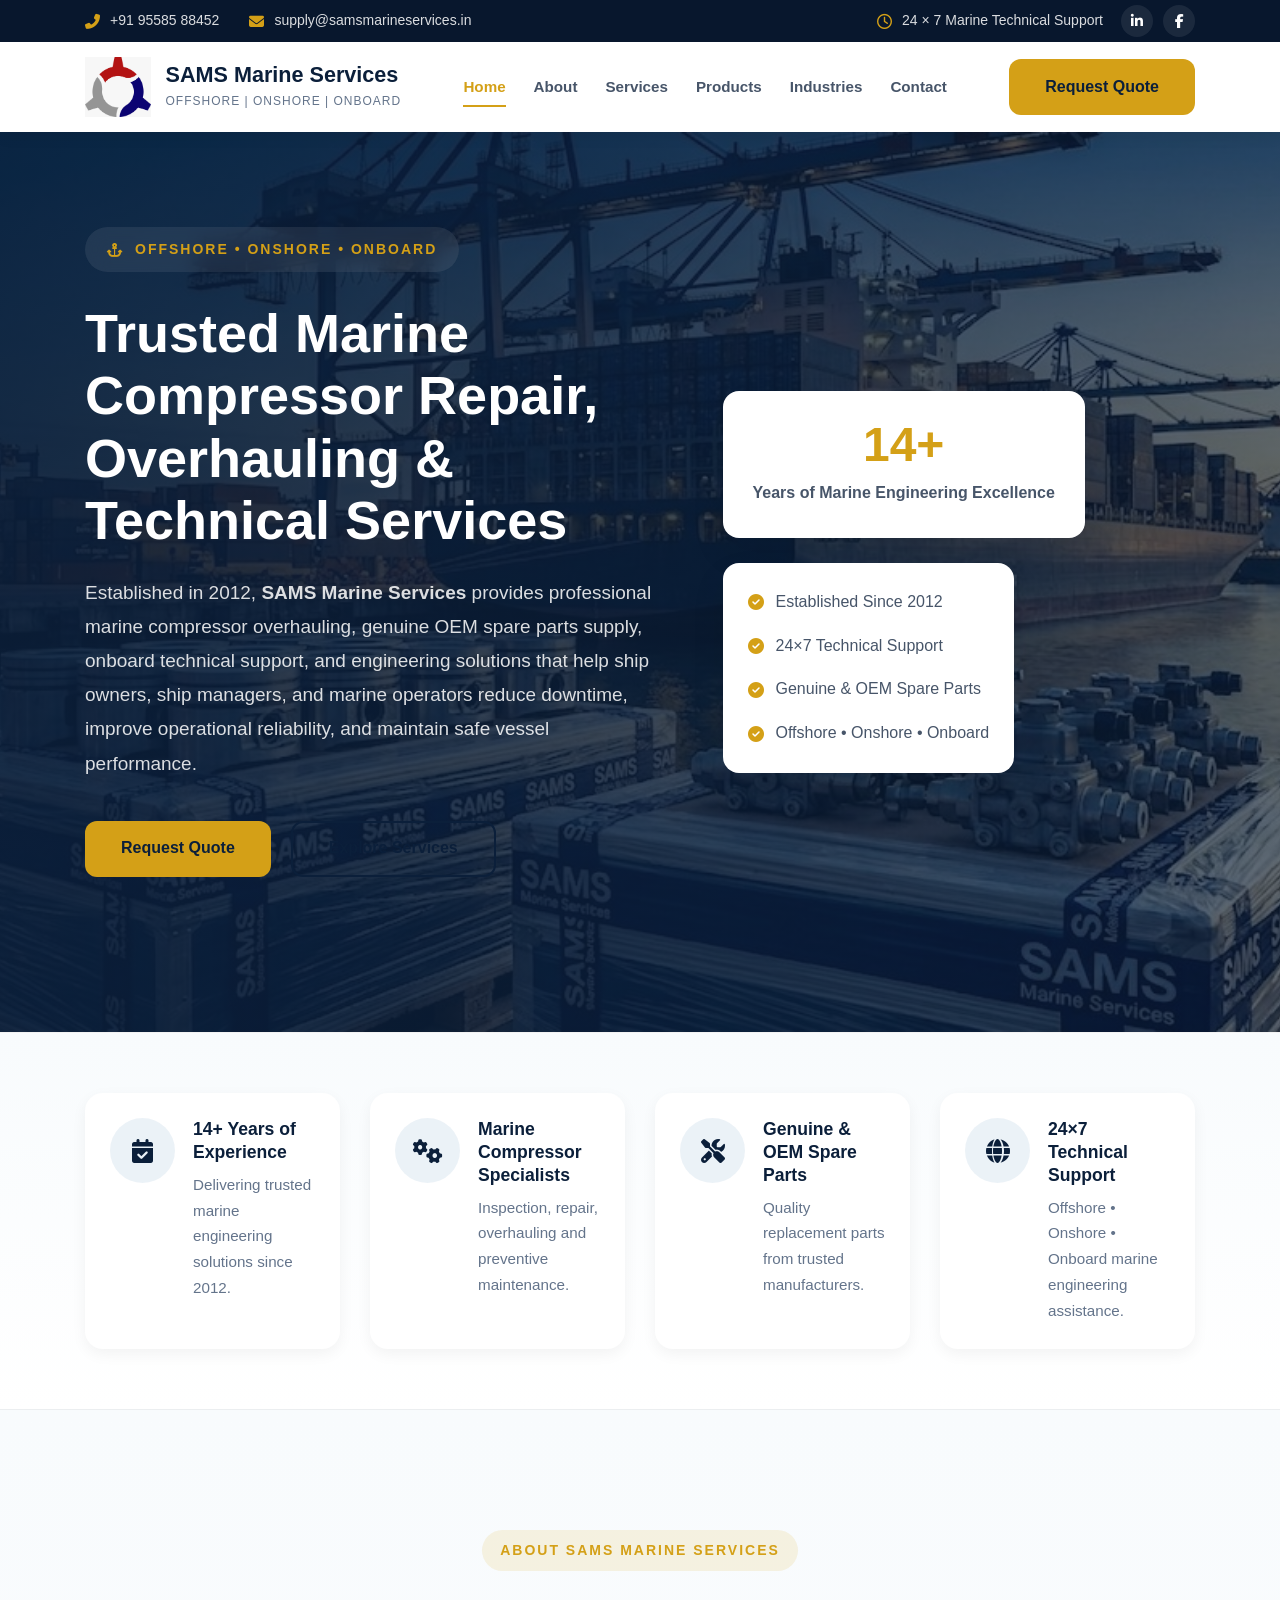
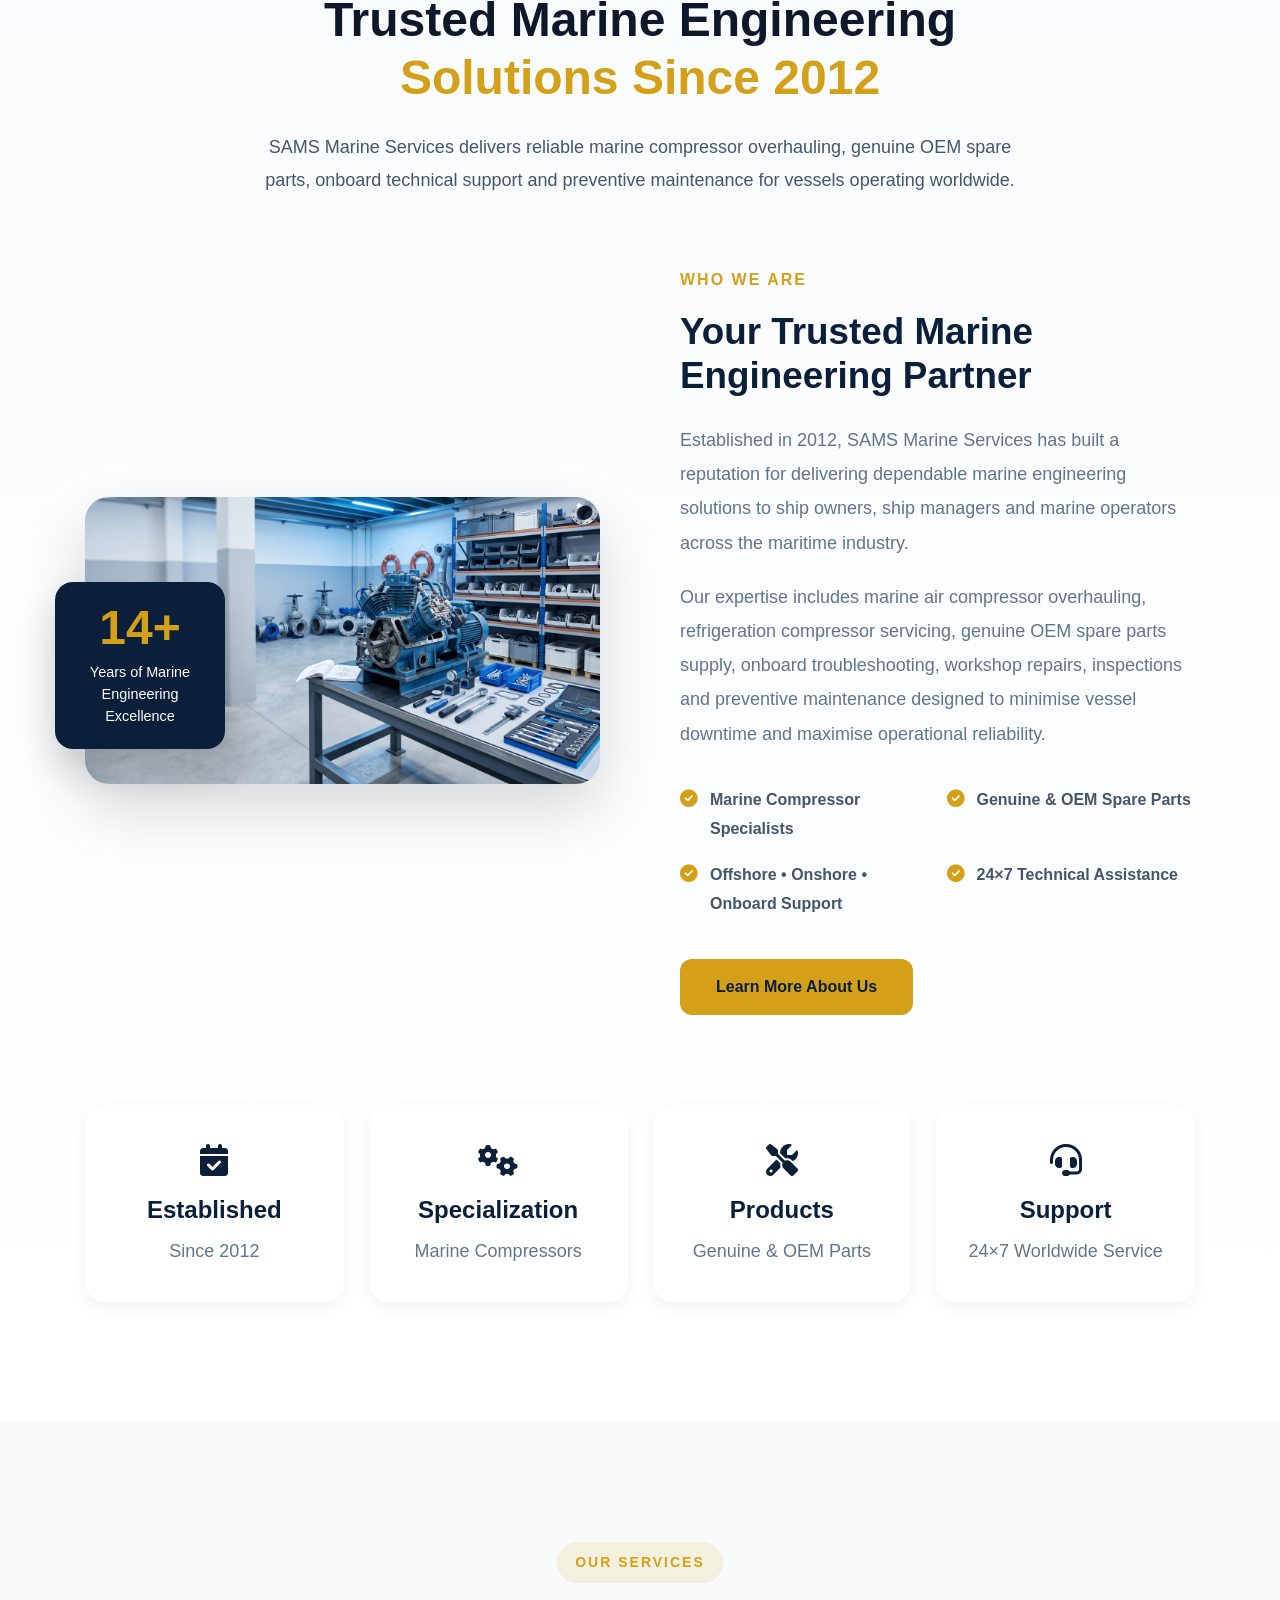
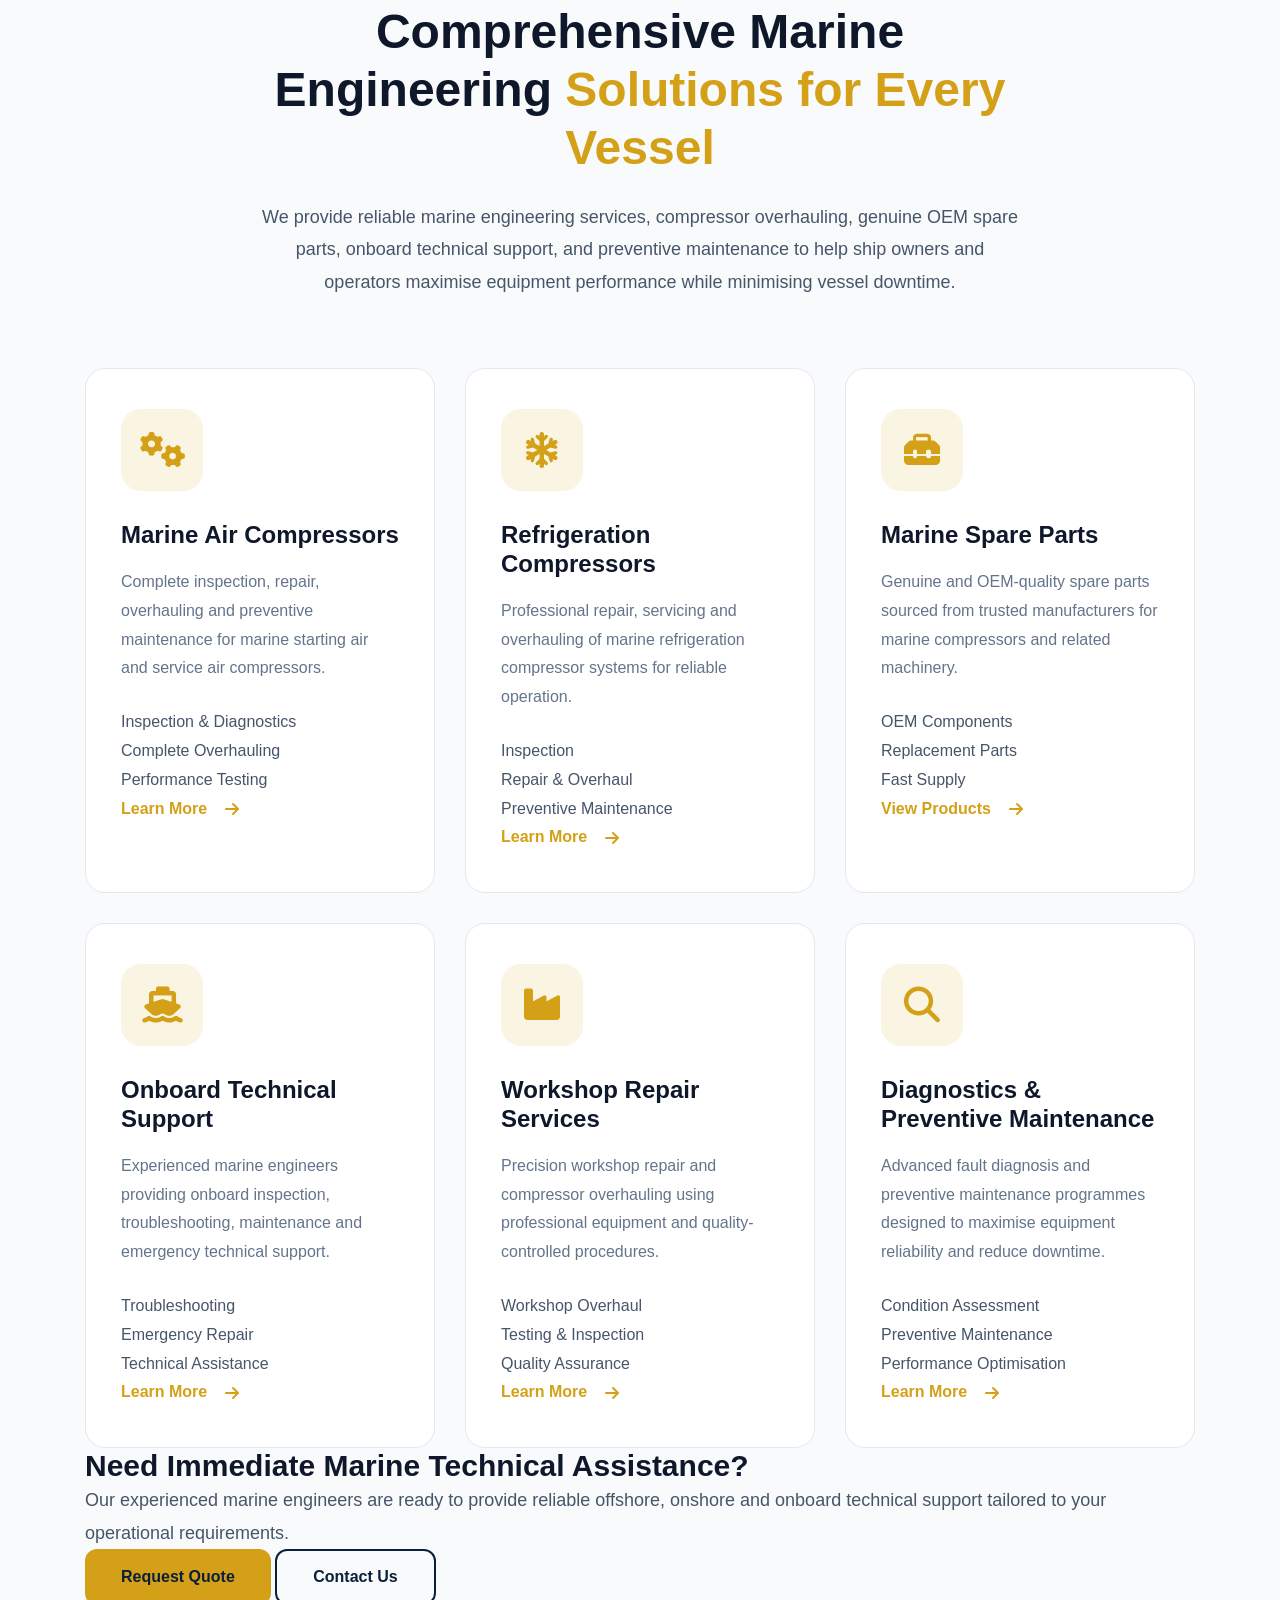
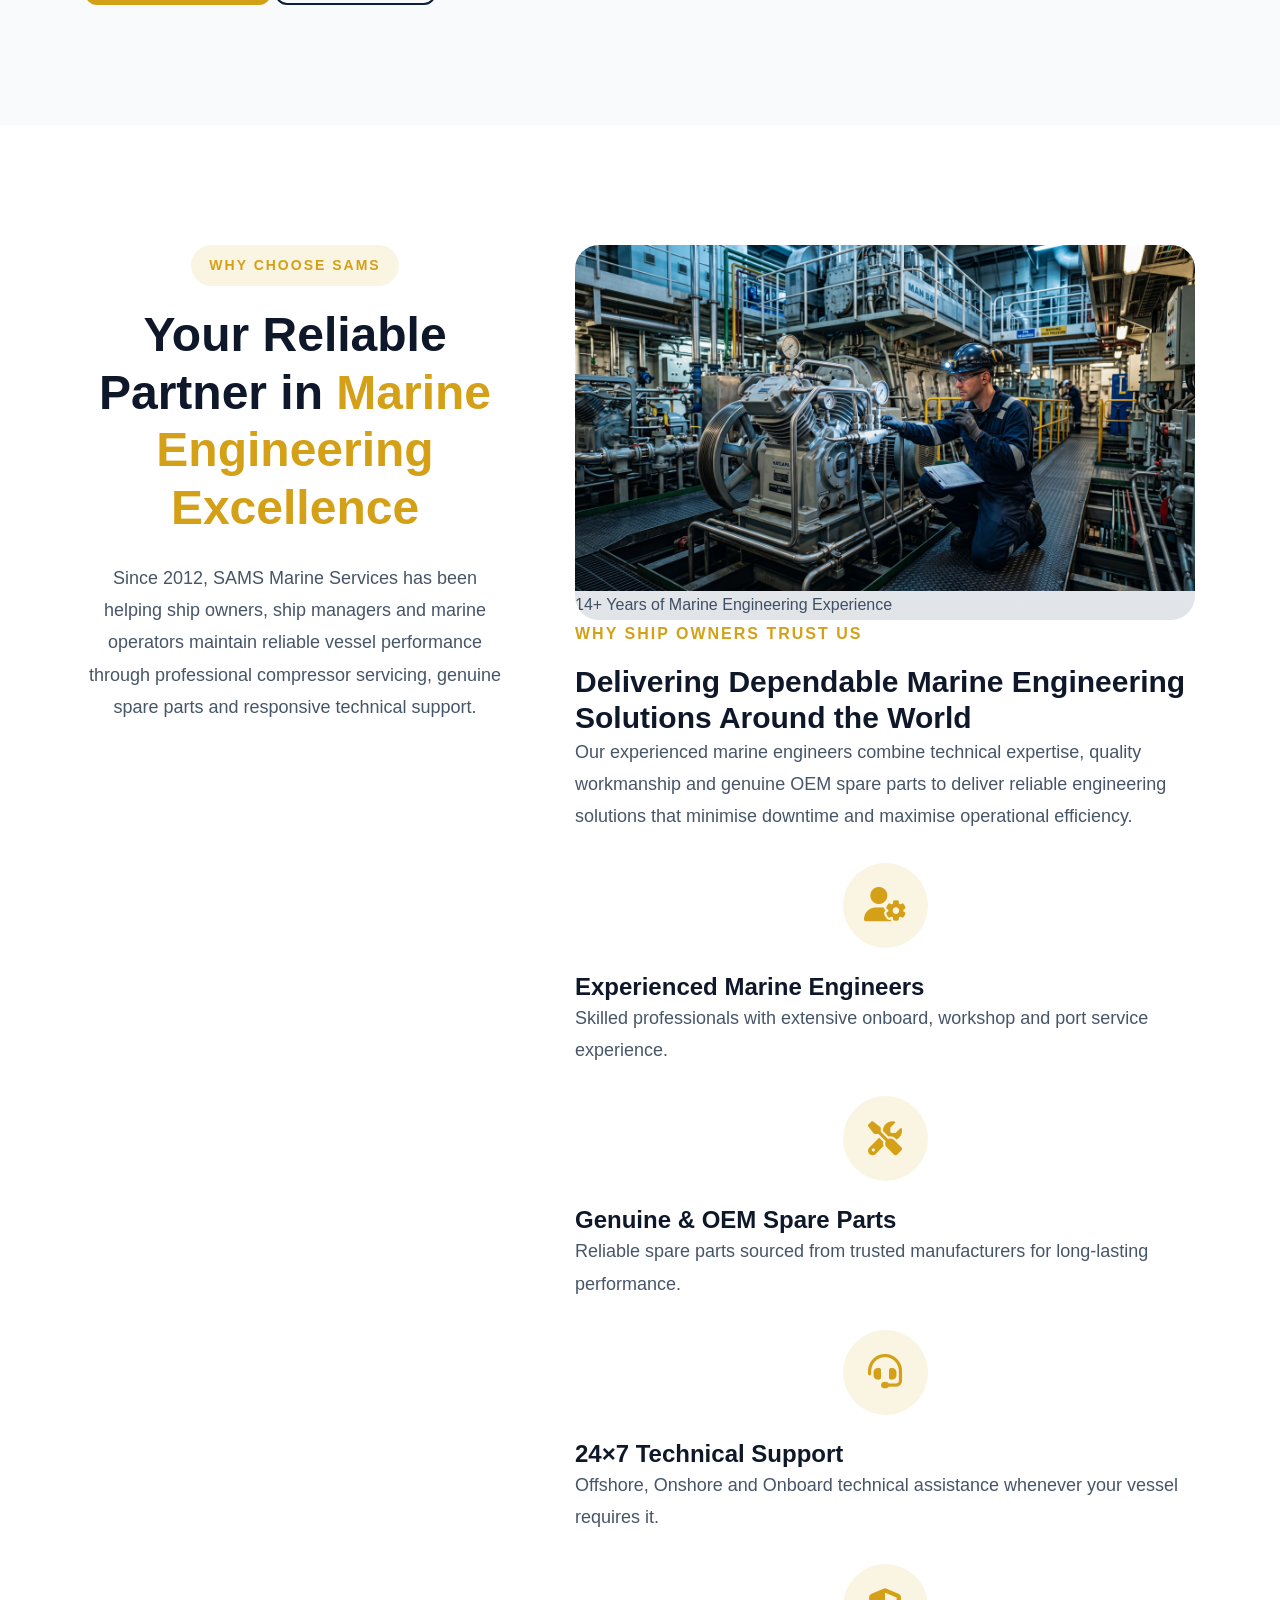
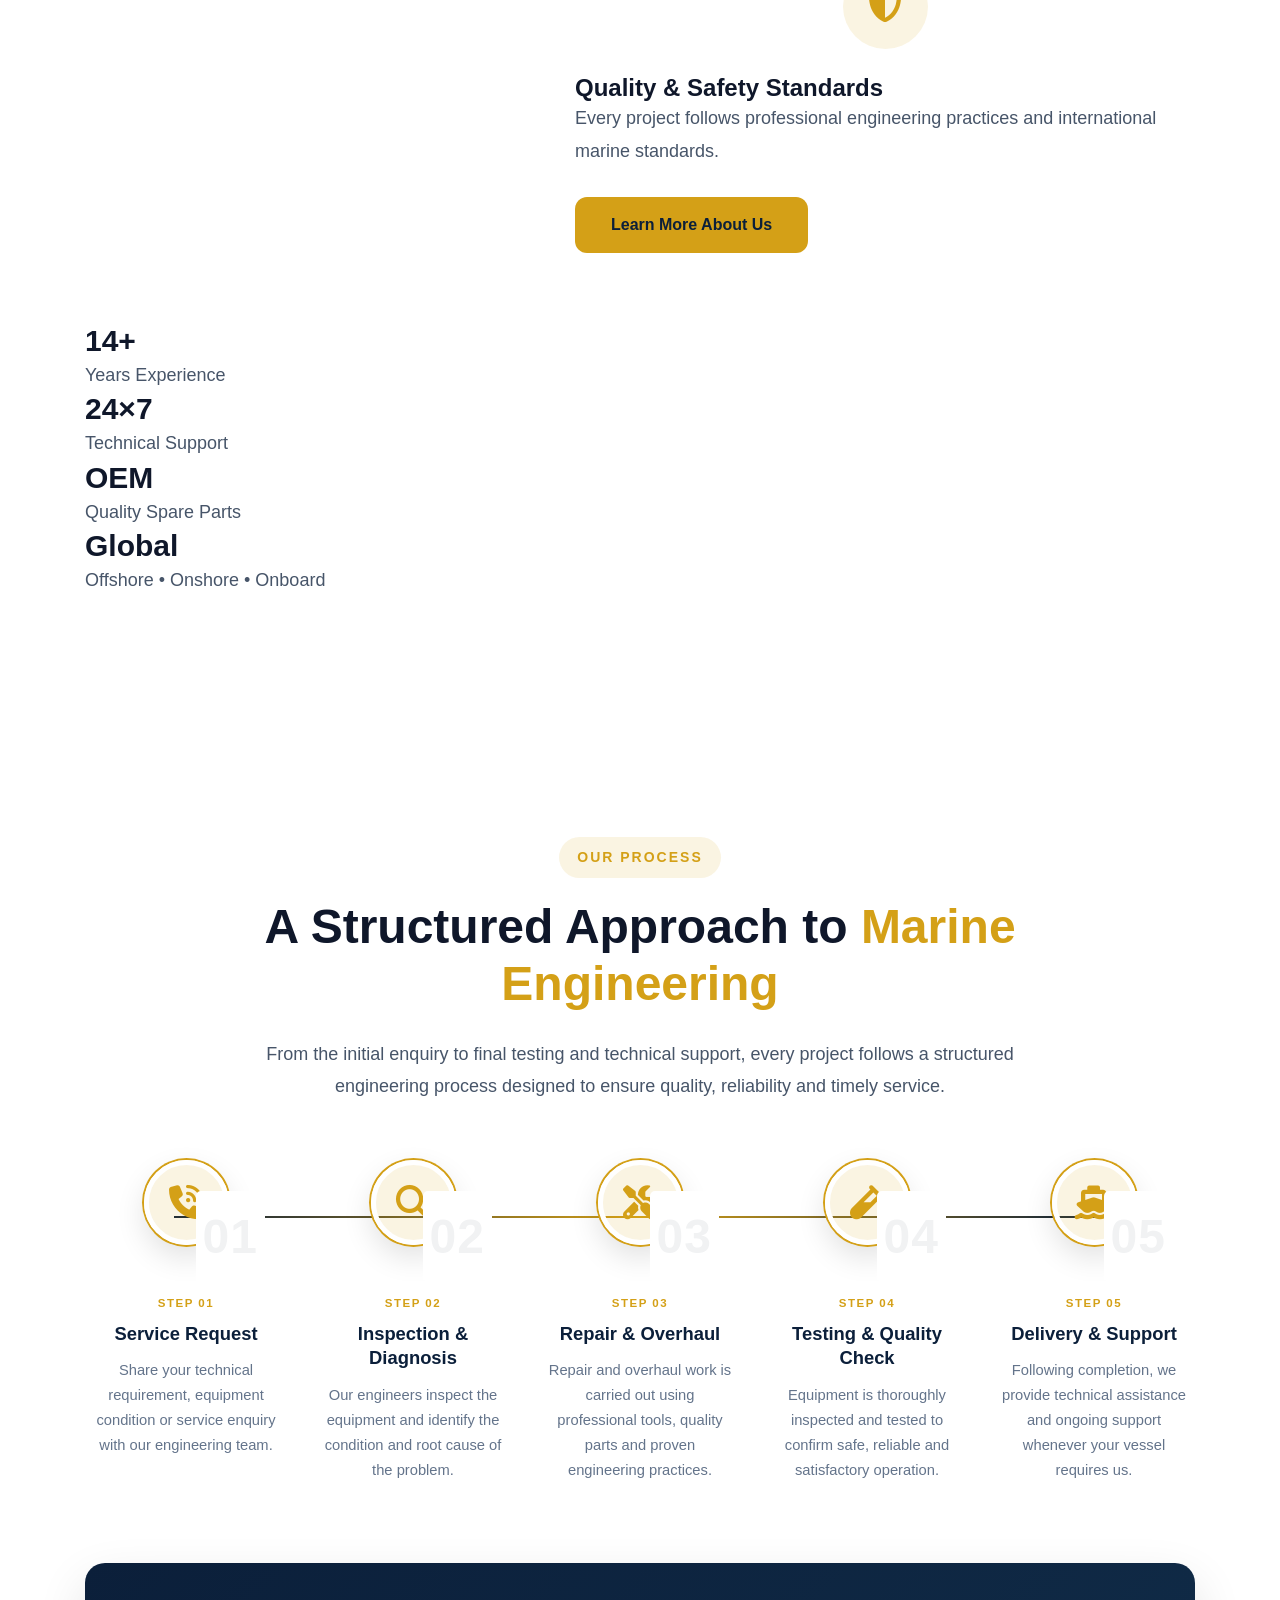
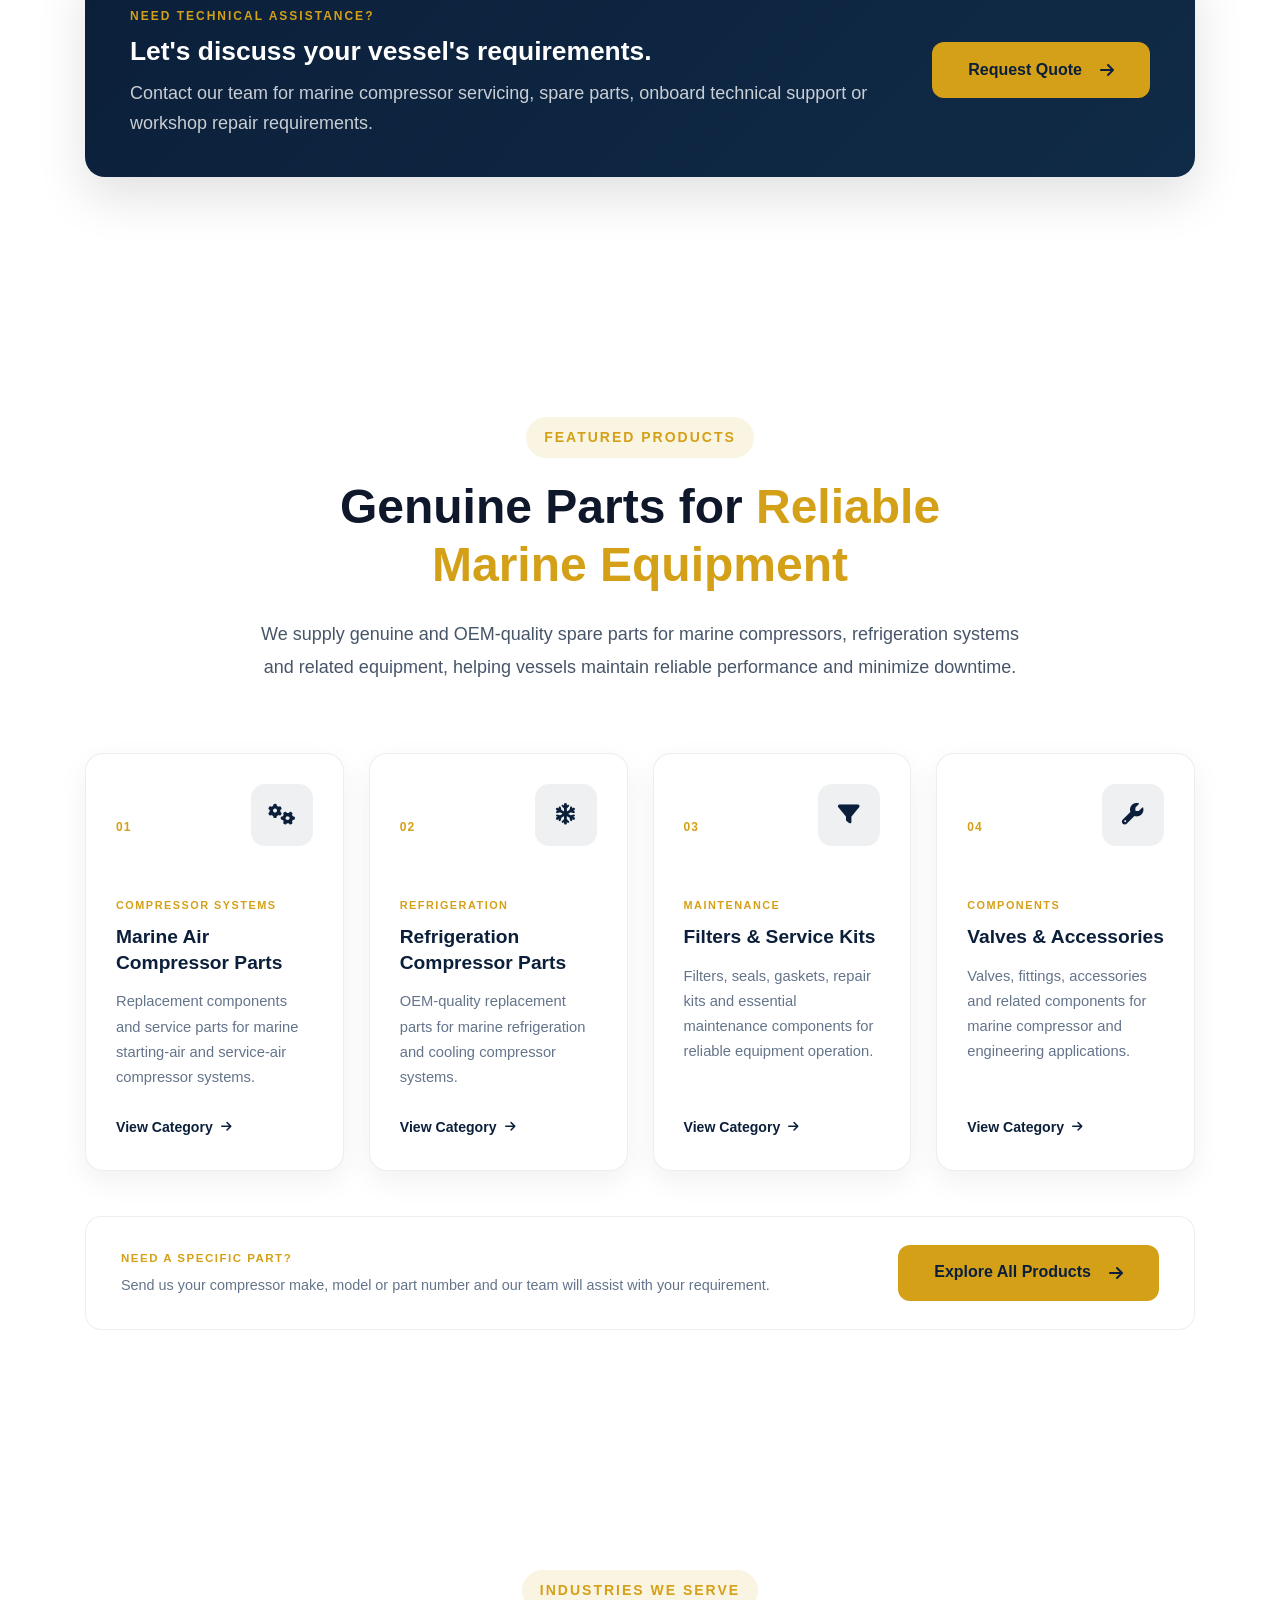
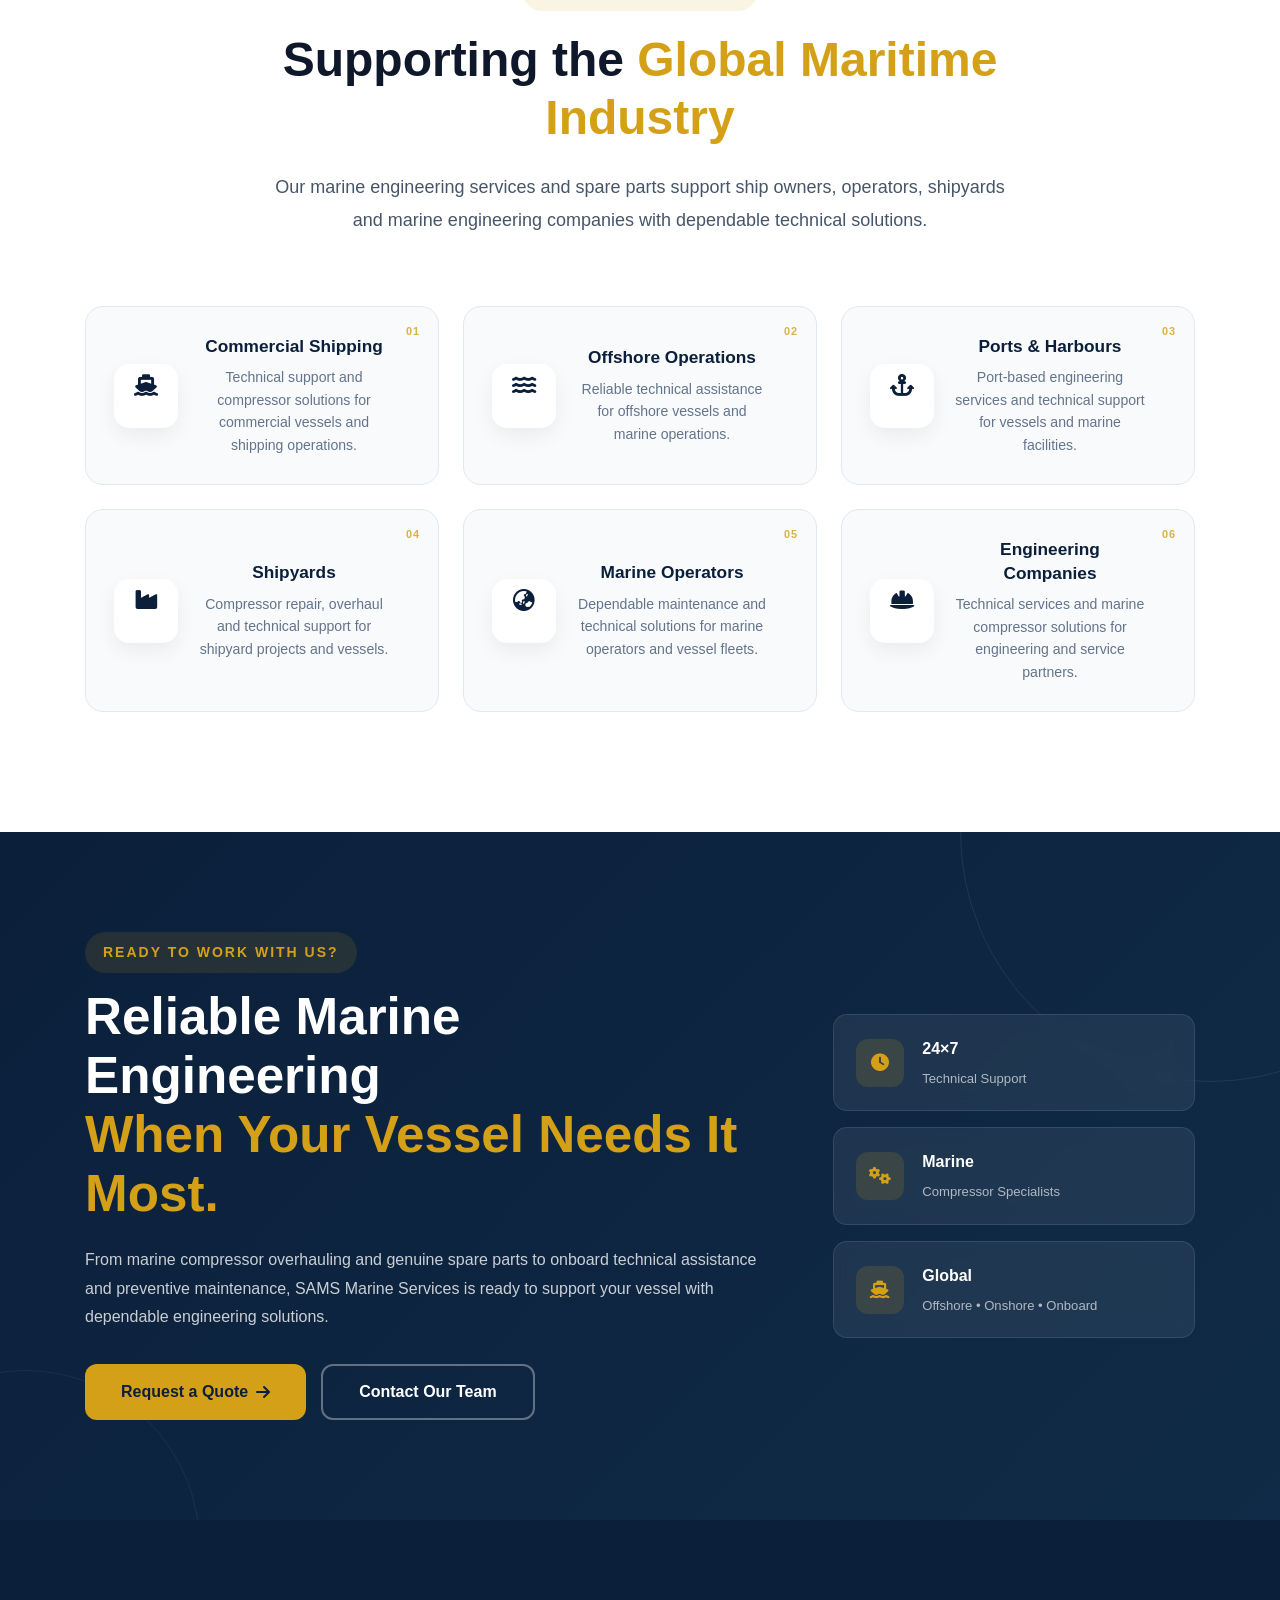
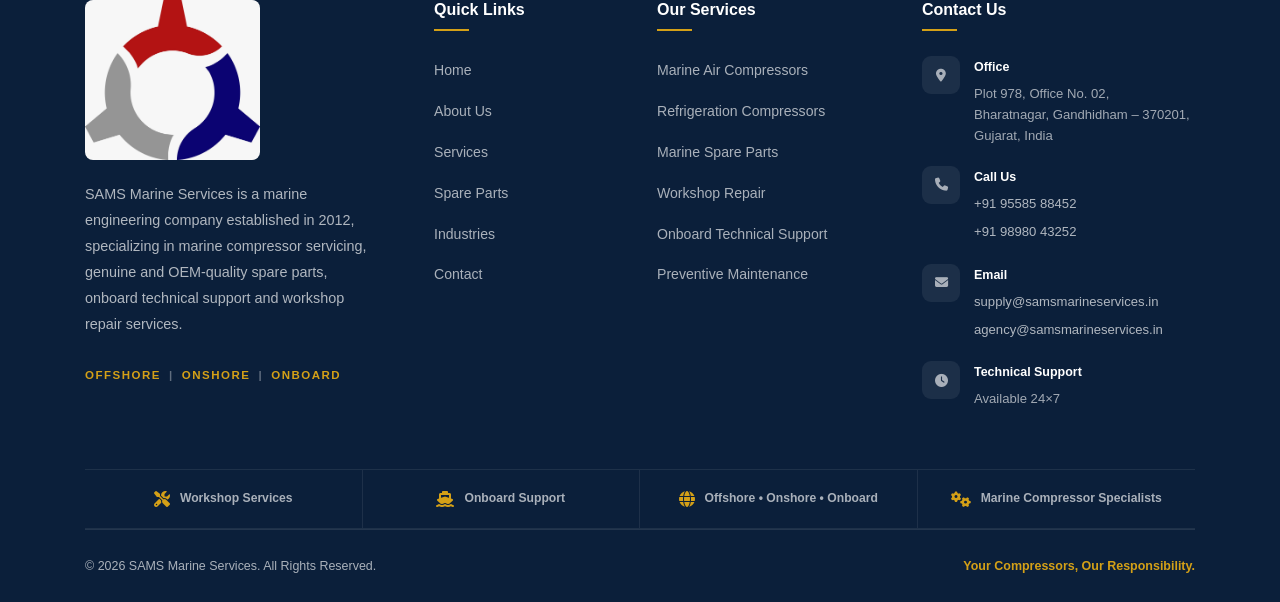
==== commit 0a1df86b: "Revamp process/products/industries/CTA/footer Restructure and restyle multiple site sections. index." ====
--- a/index.html
+++ b/index.html
@@ -1225,450 +1225,1255 @@
      WHY CHOOSE SAMS END
 ================================================== -->
 
-      <!-- ==========================================
-            ENGINEERING PROCESS START
-=========================================== -->
-
-      <section class="process section-padding" id="process">
-        <div class="container">
-          <!-- Section Header -->
-
-          <div class="section-header">
-            <span class="section-tag"> OUR PROCESS </span>
+      <!-- ==================================================
+     ENGINEERING PROCESS START
+================================================== -->
+
+<section class="process section-padding" id="process">
+
+    <div class="container">
+
+        <!-- ==========================
+             SECTION HEADER
+        =========================== -->
+
+        <div class="section-header">
+
+            <span class="section-tag">
+                OUR PROCESS
+            </span>
 
             <h2>
-              From enquiry to
-              <span>successful completion</span>
+                A Structured Approach to
+                <span>Marine Engineering</span>
             </h2>
 
             <p>
-              Every project follows a structured engineering process to ensure
-              quality workmanship, timely delivery, and reliable technical
-              support.
+                From the initial enquiry to final testing and technical
+                support, every project follows a structured engineering
+                process designed to ensure quality, reliability and timely
+                service.
             </p>
-          </div>
-
-          <div class="process-grid">
-            <!-- Step 1 -->
-
-            <div class="process-card">
-              <div class="process-number">01</div>
-
-              <div class="process-icon">
-                <i class="fas fa-phone-volume"></i>
-              </div>
-
-              <h3>Service Request</h3>
-
-              <p>
-                Share your technical requirement or service enquiry with our
-                engineering team.
-              </p>
-            </div>
-
-            <!-- Step 2 -->
-
-            <div class="process-card">
-              <div class="process-number">02</div>
-
-              <div class="process-icon">
-                <i class="fas fa-search"></i>
-              </div>
-
-              <h3>Inspection & Diagnosis</h3>
-
-              <p>
-                Our engineers inspect the equipment and identify the root cause
-                of the issue.
-              </p>
-            </div>
-
-            <!-- Step 3 -->
-
-            <div class="process-card">
-              <div class="process-number">03</div>
-
-              <div class="process-icon">
+
+        </div>
+
+
+        <!-- ==========================
+             PROCESS TIMELINE
+        =========================== -->
+
+        <div class="process-timeline">
+
+
+            <!-- STEP 01 -->
+
+            <article class="process-step">
+
+                <div class="process-step-top">
+
+                    <span class="process-number">
+                        01
+                    </span>
+
+                    <div class="process-icon">
+
+                        <i class="fas fa-phone-volume"></i>
+
+                    </div>
+
+                </div>
+
+                <div class="process-content">
+
+                    <span class="process-label">
+                        STEP 01
+                    </span>
+
+                    <h3>
+                        Service Request
+                    </h3>
+
+                    <p>
+                        Share your technical requirement, equipment
+                        condition or service enquiry with our engineering
+                        team.
+                    </p>
+
+                </div>
+
+            </article>
+
+
+            <!-- STEP 02 -->
+
+            <article class="process-step">
+
+                <div class="process-step-top">
+
+                    <span class="process-number">
+                        02
+                    </span>
+
+                    <div class="process-icon">
+
+                        <i class="fas fa-search"></i>
+
+                    </div>
+
+                </div>
+
+                <div class="process-content">
+
+                    <span class="process-label">
+                        STEP 02
+                    </span>
+
+                    <h3>
+                        Inspection & Diagnosis
+                    </h3>
+
+                    <p>
+                        Our engineers inspect the equipment and identify
+                        the condition and root cause of the problem.
+                    </p>
+
+                </div>
+
+            </article>
+
+
+            <!-- STEP 03 -->
+
+            <article class="process-step">
+
+                <div class="process-step-top">
+
+                    <span class="process-number">
+                        03
+                    </span>
+
+                    <div class="process-icon">
+
+                        <i class="fas fa-tools"></i>
+
+                    </div>
+
+                </div>
+
+                <div class="process-content">
+
+                    <span class="process-label">
+                        STEP 03
+                    </span>
+
+                    <h3>
+                        Repair & Overhaul
+                    </h3>
+
+                    <p>
+                        Repair and overhaul work is carried out using
+                        professional tools, quality parts and proven
+                        engineering practices.
+                    </p>
+
+                </div>
+
+            </article>
+
+
+            <!-- STEP 04 -->
+
+            <article class="process-step">
+
+                <div class="process-step-top">
+
+                    <span class="process-number">
+                        04
+                    </span>
+
+                    <div class="process-icon">
+
+                        <i class="fas fa-vial"></i>
+
+                    </div>
+
+                </div>
+
+                <div class="process-content">
+
+                    <span class="process-label">
+                        STEP 04
+                    </span>
+
+                    <h3>
+                        Testing & Quality Check
+                    </h3>
+
+                    <p>
+                        Equipment is thoroughly inspected and tested to
+                        confirm safe, reliable and satisfactory operation.
+                    </p>
+
+                </div>
+
+            </article>
+
+
+            <!-- STEP 05 -->
+
+            <article class="process-step">
+
+                <div class="process-step-top">
+
+                    <span class="process-number">
+                        05
+                    </span>
+
+                    <div class="process-icon">
+
+                        <i class="fas fa-ship"></i>
+
+                    </div>
+
+                </div>
+
+                <div class="process-content">
+
+                    <span class="process-label">
+                        STEP 05
+                    </span>
+
+                    <h3>
+                        Delivery & Support
+                    </h3>
+
+                    <p>
+                        Following completion, we provide technical
+                        assistance and ongoing support whenever your
+                        vessel requires us.
+                    </p>
+
+                </div>
+
+            </article>
+
+        </div>
+
+
+        <!-- ==========================
+             PROCESS CTA
+        =========================== -->
+
+        <div class="process-cta">
+
+            <div class="process-cta-content">
+
+                <span class="process-cta-tag">
+                    NEED TECHNICAL ASSISTANCE?
+                </span>
+
+                <h3>
+                    Let's discuss your vessel's requirements.
+                </h3>
+
+                <p>
+                    Contact our team for marine compressor servicing,
+                    spare parts, onboard technical support or workshop
+                    repair requirements.
+                </p>
+
+            </div>
+
+            <div class="process-cta-action">
+
+                <a
+                    href="request-quote.html"
+                    class="btn btn-primary">
+
+                    Request Quote
+
+                    <i class="fas fa-arrow-right"></i>
+
+                </a>
+
+            </div>
+
+        </div>
+
+    </div>
+
+</section>
+
+<!-- ==================================================
+     ENGINEERING PROCESS END
+================================================== -->
+
+<!-- ==================================================
+     FEATURED PRODUCTS START
+================================================== -->
+
+<section class="products section-padding" id="products">
+
+    <div class="container">
+
+        <!-- ==========================
+             SECTION HEADER
+        =========================== -->
+
+        <div class="section-header">
+
+            <span class="section-tag">
+                FEATURED PRODUCTS
+            </span>
+
+            <h2>
+                Genuine Parts for
+                <span>Reliable Marine Equipment</span>
+            </h2>
+
+            <p>
+                We supply genuine and OEM-quality spare parts for marine
+                compressors, refrigeration systems and related equipment,
+                helping vessels maintain reliable performance and minimize
+                downtime.
+            </p>
+
+        </div>
+
+
+        <!-- ==========================
+             PRODUCT GRID
+        =========================== -->
+
+        <div class="products-grid">
+
+
+            <!-- PRODUCT 01 -->
+
+            <article class="product-card">
+
+                <div class="product-card-top">
+
+                    <span class="product-number">
+                        01
+                    </span>
+
+                    <div class="product-icon">
+                        <i class="fas fa-cogs"></i>
+                    </div>
+
+                </div>
+
+                <div class="product-content">
+
+                    <span class="product-label">
+                        COMPRESSOR SYSTEMS
+                    </span>
+
+                    <h3>
+                        Marine Air Compressor Parts
+                    </h3>
+
+                    <p>
+                        Replacement components and service parts for
+                        marine starting-air and service-air compressor
+                        systems.
+                    </p>
+
+                    <a href="products.html" class="product-link">
+
+                        View Category
+
+                        <i class="fas fa-arrow-right"></i>
+
+                    </a>
+
+                </div>
+
+            </article>
+
+
+            <!-- PRODUCT 02 -->
+
+            <article class="product-card">
+
+                <div class="product-card-top">
+
+                    <span class="product-number">
+                        02
+                    </span>
+
+                    <div class="product-icon">
+                        <i class="fas fa-snowflake"></i>
+                    </div>
+
+                </div>
+
+                <div class="product-content">
+
+                    <span class="product-label">
+                        REFRIGERATION
+                    </span>
+
+                    <h3>
+                        Refrigeration Compressor Parts
+                    </h3>
+
+                    <p>
+                        OEM-quality replacement parts for marine
+                        refrigeration and cooling compressor systems.
+                    </p>
+
+                    <a href="products.html" class="product-link">
+
+                        View Category
+
+                        <i class="fas fa-arrow-right"></i>
+
+                    </a>
+
+                </div>
+
+            </article>
+
+
+            <!-- PRODUCT 03 -->
+
+            <article class="product-card">
+
+                <div class="product-card-top">
+
+                    <span class="product-number">
+                        03
+                    </span>
+
+                    <div class="product-icon">
+                        <i class="fas fa-filter"></i>
+                    </div>
+
+                </div>
+
+                <div class="product-content">
+
+                    <span class="product-label">
+                        MAINTENANCE
+                    </span>
+
+                    <h3>
+                        Filters & Service Kits
+                    </h3>
+
+                    <p>
+                        Filters, seals, gaskets, repair kits and essential
+                        maintenance components for reliable equipment
+                        operation.
+                    </p>
+
+                    <a href="products.html" class="product-link">
+
+                        View Category
+
+                        <i class="fas fa-arrow-right"></i>
+
+                    </a>
+
+                </div>
+
+            </article>
+
+
+            <!-- PRODUCT 04 -->
+
+            <article class="product-card">
+
+                <div class="product-card-top">
+
+                    <span class="product-number">
+                        04
+                    </span>
+
+                    <div class="product-icon">
+                        <i class="fas fa-wrench"></i>
+                    </div>
+
+                </div>
+
+                <div class="product-content">
+
+                    <span class="product-label">
+                        COMPONENTS
+                    </span>
+
+                    <h3>
+                        Valves & Accessories
+                    </h3>
+
+                    <p>
+                        Valves, fittings, accessories and related components
+                        for marine compressor and engineering applications.
+                    </p>
+
+                    <a href="products.html" class="product-link">
+
+                        View Category
+
+                        <i class="fas fa-arrow-right"></i>
+
+                    </a>
+
+                </div>
+
+            </article>
+
+        </div>
+
+
+        <!-- ==========================
+             PRODUCT CTA
+        =========================== -->
+
+        <div class="products-action">
+
+            <div class="products-action-text">
+
+                <span>
+                    NEED A SPECIFIC PART?
+                </span>
+
+                <p>
+                    Send us your compressor make, model or part number and
+                    our team will assist with your requirement.
+                </p>
+
+            </div>
+
+            <a
+                href="products.html"
+                class="btn btn-primary">
+
+                Explore All Products
+
+                <i class="fas fa-arrow-right"></i>
+
+            </a>
+
+        </div>
+
+    </div>
+
+</section>
+
+<!-- ==================================================
+     FEATURED PRODUCTS END
+================================================== -->
+
+<!-- ==================================================
+     INDUSTRIES WE SERVE START
+================================================== -->
+
+<section class="industries section-padding" id="industries">
+
+    <div class="container">
+
+        <!-- ==========================
+             SECTION HEADER
+        =========================== -->
+
+        <div class="section-header">
+
+            <span class="section-tag">
+                INDUSTRIES WE SERVE
+            </span>
+
+            <h2>
+                Supporting the
+                <span>Global Maritime Industry</span>
+            </h2>
+
+            <p>
+                Our marine engineering services and spare parts support
+                ship owners, operators, shipyards and marine engineering
+                companies with dependable technical solutions.
+            </p>
+
+        </div>
+
+
+        <!-- ==========================
+             INDUSTRIES GRID
+        =========================== -->
+
+        <div class="industries-grid">
+
+
+            <!-- INDUSTRY 01 -->
+
+            <article class="industry-card">
+
+                <span class="industry-number">
+                    01
+                </span>
+
+                <div class="industry-icon">
+
+                    <i class="fas fa-ship"></i>
+
+                </div>
+
+                <div class="industry-content">
+
+                    <h3>
+                        Commercial Shipping
+                    </h3>
+
+                    <p>
+                        Technical support and compressor solutions
+                        for commercial vessels and shipping operations.
+                    </p>
+
+                </div>
+
+                <i class="fas fa-arrow-right industry-arrow"></i>
+
+            </article>
+
+
+            <!-- INDUSTRY 02 -->
+
+            <article class="industry-card">
+
+                <span class="industry-number">
+                    02
+                </span>
+
+                <div class="industry-icon">
+
+                    <i class="fas fa-water"></i>
+
+                </div>
+
+                <div class="industry-content">
+
+                    <h3>
+                        Offshore Operations
+                    </h3>
+
+                    <p>
+                        Reliable technical assistance for offshore
+                        vessels and marine operations.
+                    </p>
+
+                </div>
+
+                <i class="fas fa-arrow-right industry-arrow"></i>
+
+            </article>
+
+
+            <!-- INDUSTRY 03 -->
+
+            <article class="industry-card">
+
+                <span class="industry-number">
+                    03
+                </span>
+
+                <div class="industry-icon">
+
+                    <i class="fas fa-anchor"></i>
+
+                </div>
+
+                <div class="industry-content">
+
+                    <h3>
+                        Ports & Harbours
+                    </h3>
+
+                    <p>
+                        Port-based engineering services and technical
+                        support for vessels and marine facilities.
+                    </p>
+
+                </div>
+
+                <i class="fas fa-arrow-right industry-arrow"></i>
+
+            </article>
+
+
+            <!-- INDUSTRY 04 -->
+
+            <article class="industry-card">
+
+                <span class="industry-number">
+                    04
+                </span>
+
+                <div class="industry-icon">
+
+                    <i class="fas fa-industry"></i>
+
+                </div>
+
+                <div class="industry-content">
+
+                    <h3>
+                        Shipyards
+                    </h3>
+
+                    <p>
+                        Compressor repair, overhaul and technical
+                        support for shipyard projects and vessels.
+                    </p>
+
+                </div>
+
+                <i class="fas fa-arrow-right industry-arrow"></i>
+
+            </article>
+
+
+            <!-- INDUSTRY 05 -->
+
+            <article class="industry-card">
+
+                <span class="industry-number">
+                    05
+                </span>
+
+                <div class="industry-icon">
+
+                    <i class="fas fa-globe-asia"></i>
+
+                </div>
+
+                <div class="industry-content">
+
+                    <h3>
+                        Marine Operators
+                    </h3>
+
+                    <p>
+                        Dependable maintenance and technical solutions
+                        for marine operators and vessel fleets.
+                    </p>
+
+                </div>
+
+                <i class="fas fa-arrow-right industry-arrow"></i>
+
+            </article>
+
+
+            <!-- INDUSTRY 06 -->
+
+            <article class="industry-card">
+
+                <span class="industry-number">
+                    06
+                </span>
+
+                <div class="industry-icon">
+
+                    <i class="fas fa-hard-hat"></i>
+
+                </div>
+
+                <div class="industry-content">
+
+                    <h3>
+                        Engineering Companies
+                    </h3>
+
+                    <p>
+                        Technical services and marine compressor
+                        solutions for engineering and service partners.
+                    </p>
+
+                </div>
+
+                <i class="fas fa-arrow-right industry-arrow"></i>
+
+            </article>
+
+        </div>
+
+    </div>
+
+</section>
+
+<!-- ==================================================
+     INDUSTRIES WE SERVE END
+================================================== -->
+<!-- ==================================================
+     CALL TO ACTION START
+================================================== -->
+
+<section class="cta" id="quote">
+
+    <div class="cta-overlay"></div>
+
+    <div class="container">
+
+        <div class="cta-wrapper">
+
+            <!-- CTA CONTENT -->
+
+            <div class="cta-content">
+
+                <span class="section-tag">
+                    READY TO WORK WITH US?
+                </span>
+
+                <h2>
+                    Reliable Marine Engineering
+                    <span>When Your Vessel Needs It Most.</span>
+                </h2>
+
+                <p>
+                    From marine compressor overhauling and genuine spare
+                    parts to onboard technical assistance and preventive
+                    maintenance, SAMS Marine Services is ready to support
+                    your vessel with dependable engineering solutions.
+                </p>
+
+                <!-- CTA BUTTONS -->
+
+                <div class="cta-buttons">
+
+                    <a
+                        href="request-quote.html"
+                        class="btn btn-primary">
+
+                        Request a Quote
+
+                        <i class="fas fa-arrow-right"></i>
+
+                    </a>
+
+                    <a
+                        href="contact.html"
+                        class="btn btn-secondary">
+
+                        Contact Our Team
+
+                    </a>
+
+                </div>
+
+            </div>
+
+
+            <!-- CTA HIGHLIGHTS -->
+
+            <div class="cta-highlights">
+
+                <div class="cta-highlight">
+
+                    <i class="fas fa-clock"></i>
+
+                    <div>
+
+                        <strong>
+                            24×7
+                        </strong>
+
+                        <span>
+                            Technical Support
+                        </span>
+
+                    </div>
+
+                </div>
+
+
+                <div class="cta-highlight">
+
+                    <i class="fas fa-cogs"></i>
+
+                    <div>
+
+                        <strong>
+                            Marine
+                        </strong>
+
+                        <span>
+                            Compressor Specialists
+                        </span>
+
+                    </div>
+
+                </div>
+
+
+                <div class="cta-highlight">
+
+                    <i class="fas fa-ship"></i>
+
+                    <div>
+
+                        <strong>
+                            Global
+                        </strong>
+
+                        <span>
+                            Offshore • Onshore • Onboard
+                        </span>
+
+                    </div>
+
+                </div>
+
+            </div>
+
+        </div>
+
+    </div>
+
+</section>
+
+<!-- ==================================================
+     CALL TO ACTION END
+================================================== -->
+    </main>
+<!-- ==================================================
+     FOOTER START
+================================================== -->
+
+<footer class="footer">
+
+    <div class="container">
+
+        <!-- ==========================
+             MAIN FOOTER
+        =========================== -->
+
+        <div class="footer-grid">
+
+
+            <!-- COMPANY -->
+
+            <div class="footer-column footer-company">
+
+                <a
+                    href="index.html"
+                    class="footer-brand"
+                    aria-label="SAMS Marine Services Home">
+
+                    <img
+                        src="assets/images/logo/LOGO.jpeg"
+                        alt="SAMS Marine Services Logo"
+                        class="footer-logo">
+
+                </a>
+
+                <p class="footer-description">
+
+                    SAMS Marine Services is a marine engineering company
+                    established in 2012, specializing in marine compressor
+                    servicing, genuine and OEM-quality spare parts,
+                    onboard technical support and workshop repair services.
+
+                </p>
+
+                <div class="footer-tagline">
+
+                    OFFSHORE
+                    <span>|</span>
+                    ONSHORE
+                    <span>|</span>
+                    ONBOARD
+
+                </div>
+
+            </div>
+
+
+            <!-- QUICK LINKS -->
+
+            <div class="footer-column">
+
+                <h3>
+                    Quick Links
+                </h3>
+
+                <ul class="footer-links">
+
+                    <li>
+                        <a href="index.html">
+                            Home
+                        </a>
+                    </li>
+
+                    <li>
+                        <a href="about.html">
+                            About Us
+                        </a>
+                    </li>
+
+                    <li>
+                        <a href="services.html">
+                            Services
+                        </a>
+                    </li>
+
+                    <li>
+                        <a href="products.html">
+                            Spare Parts
+                        </a>
+                    </li>
+
+                    <li>
+                        <a href="industries.html">
+                            Industries
+                        </a>
+                    </li>
+
+                    <li>
+                        <a href="contact.html">
+                            Contact
+                        </a>
+                    </li>
+
+                </ul>
+
+            </div>
+
+
+            <!-- SERVICES -->
+
+            <div class="footer-column">
+
+                <h3>
+                    Our Services
+                </h3>
+
+                <ul class="footer-links">
+
+                    <li>
+                        <a href="services.html">
+                            Marine Air Compressors
+                        </a>
+                    </li>
+
+                    <li>
+                        <a href="services.html">
+                            Refrigeration Compressors
+                        </a>
+                    </li>
+
+                    <li>
+                        <a href="products.html">
+                            Marine Spare Parts
+                        </a>
+                    </li>
+
+                    <li>
+                        <a href="services.html">
+                            Workshop Repair
+                        </a>
+                    </li>
+
+                    <li>
+                        <a href="services.html">
+                            Onboard Technical Support
+                        </a>
+                    </li>
+
+                    <li>
+                        <a href="services.html">
+                            Preventive Maintenance
+                        </a>
+                    </li>
+
+                </ul>
+
+            </div>
+
+
+            <!-- CONTACT -->
+
+            <div class="footer-column footer-contact-column">
+
+                <h3>
+                    Contact Us
+                </h3>
+
+                <ul class="footer-contact">
+
+
+                    <li>
+
+                        <span class="footer-contact-icon">
+                            <i class="fas fa-map-marker-alt"></i>
+                        </span>
+
+                        <div>
+                            <strong>
+                                Office
+                            </strong>
+
+                            <span>
+                                Plot 978, Office No. 02,<br>
+                                Bharatnagar, Gandhidham – 370201,<br>
+                                Gujarat, India
+                            </span>
+                        </div>
+
+                    </li>
+
+
+                    <li>
+
+                        <span class="footer-contact-icon">
+                            <i class="fas fa-phone"></i>
+                        </span>
+
+                        <div>
+
+                            <strong>
+                                Call Us
+                            </strong>
+
+                            <a href="tel:+919558588452">
+                                +91 95585 88452
+                            </a>
+
+                            <a href="tel:+919898043252">
+                                +91 98980 43252
+                            </a>
+
+                        </div>
+
+                    </li>
+
+
+                    <li>
+
+                        <span class="footer-contact-icon">
+                            <i class="fas fa-envelope"></i>
+                        </span>
+
+                        <div>
+
+                            <strong>
+                                Email
+                            </strong>
+
+                            <a href="mailto:supply@samsmarineservices.in">
+                                supply@samsmarineservices.in
+                            </a>
+
+                            <a href="mailto:agency@samsmarineservices.in">
+                                agency@samsmarineservices.in
+                            </a>
+
+                        </div>
+
+                    </li>
+
+
+                    <li>
+
+                        <span class="footer-contact-icon">
+                            <i class="fas fa-clock"></i>
+                        </span>
+
+                        <div>
+
+                            <strong>
+                                Technical Support
+                            </strong>
+
+                            <span>
+                                Available 24×7
+                            </span>
+
+                        </div>
+
+                    </li>
+
+                </ul>
+
+            </div>
+
+        </div>
+
+
+        <!-- ==========================
+             WORKSHOP / SERVICE STRIP
+        =========================== -->
+
+        <div class="footer-service-strip">
+
+            <div>
+
                 <i class="fas fa-tools"></i>
-              </div>
-
-              <h3>Repair & Overhaul</h3>
-
-              <p>
-                Repairs are carried out using professional tools, genuine parts,
-                and proven engineering practices.
-              </p>
-            </div>
-
-            <!-- Step 4 -->
-
-            <div class="process-card">
-              <div class="process-number">04</div>
-
-              <div class="process-icon">
-                <i class="fas fa-vial"></i>
-              </div>
-
-              <h3>Testing & Quality Check</h3>
-
-              <p>
-                Equipment is tested thoroughly to ensure safe and reliable
-                operation before delivery.
-              </p>
-            </div>
-
-            <!-- Step 5 -->
-
-            <div class="process-card">
-              <div class="process-number">05</div>
-
-              <div class="process-icon">
+
+                <span>
+                    Workshop Services
+                </span>
+
+            </div>
+
+            <div>
+
                 <i class="fas fa-ship"></i>
-              </div>
-
-              <h3>Delivery & Support</h3>
-
-              <p>
-                We provide ongoing technical support and assistance whenever
-                your vessel needs us.
-              </p>
-            </div>
-          </div>
-        </div>
-      </section>
-
-      <!-- ==========================================
-            ENGINEERING PROCESS END
-=========================================== -->
-
-      <!-- ==========================================
-            FEATURED PRODUCTS START
-=========================================== -->
-
-      <section class="products section-padding" id="products">
-        <div class="container">
-          <!-- Section Header -->
-
-          <div class="section-header">
-            <span class="section-tag"> FEATURED PRODUCTS </span>
-
-            <h2>
-              Looking for
-              <span>genuine marine spare parts?</span>
-            </h2>
+
+                <span>
+                    Onboard Support
+                </span>
+
+            </div>
+
+            <div>
+
+                <i class="fas fa-globe"></i>
+
+                <span>
+                    Offshore • Onshore • Onboard
+                </span>
+
+            </div>
+
+            <div>
+
+                <i class="fas fa-cogs"></i>
+
+                <span>
+                    Marine Compressor Specialists
+                </span>
+
+            </div>
+
+        </div>
+
+
+        <!-- ==========================
+             FOOTER BOTTOM
+        =========================== -->
+
+        <div class="footer-bottom">
 
             <p>
-              We supply genuine and OEM-quality spare parts for leading marine
-              compressor and refrigeration systems, ensuring dependable
-              performance and long service life.
+                © 2026 SAMS Marine Services.
+                All Rights Reserved.
             </p>
-          </div>
-
-          <!-- Product Categories -->
-
-          <div class="products-grid">
-            <!-- Card 1 -->
-
-            <article class="product-card">
-              <div class="product-icon">
-                <i class="fas fa-cogs"></i>
-              </div>
-
-              <h3>Marine Air Compressor Parts</h3>
-
-              <p>
-                Complete range of replacement components for marine air
-                compressor systems.
-              </p>
-
-              <a href="products.html">
-                View Category
-
-                <i class="fas fa-arrow-right"></i>
-              </a>
-            </article>
-
-            <!-- Card 2 -->
-
-            <article class="product-card">
-              <div class="product-icon">
-                <i class="fas fa-snowflake"></i>
-              </div>
-
-              <h3>Refrigeration Compressor Parts</h3>
-
-              <p>
-                OEM-quality parts for marine refrigeration and cooling systems.
-              </p>
-
-              <a href="products.html">
-                View Category
-
-                <i class="fas fa-arrow-right"></i>
-              </a>
-            </article>
-
-            <!-- Card 3 -->
-
-            <article class="product-card">
-              <div class="product-icon">
-                <i class="fas fa-filter"></i>
-              </div>
-
-              <h3>Filters & Service Kits</h3>
-
-              <p>
-                High-quality filters, seals, repair kits and maintenance
-                components.
-              </p>
-
-              <a href="products.html">
-                View Category
-
-                <i class="fas fa-arrow-right"></i>
-              </a>
-            </article>
-
-            <!-- Card 4 -->
-
-            <article class="product-card">
-              <div class="product-icon">
-                <i class="fas fa-wrench"></i>
-              </div>
-
-              <h3>Valves & Accessories</h3>
-
-              <p>
-                Essential valves, fittings and accessories for marine
-                engineering applications.
-              </p>
-
-              <a href="products.html">
-                View Category
-
-                <i class="fas fa-arrow-right"></i>
-              </a>
-            </article>
-          </div>
-
-          <!-- Bottom CTA -->
-
-          <div class="section-action">
-            <a href="products.html" class="btn btn-primary">
-              Explore All Products
-            </a>
-          </div>
-        </div>
-      </section>
-
-      <!-- ==========================================
-            FEATURED PRODUCTS END
-=========================================== -->
-
-      <!-- ==========================================
-            INDUSTRIES START
-=========================================== -->
-
-      <section class="industries section-padding" id="industries">
-        <div class="container">
-          <div class="section-header">
-            <span class="section-tag"> INDUSTRIES WE SERVE </span>
-
-            <h2>
-              Supporting the
-              <span>global maritime industry</span>
-            </h2>
 
             <p>
-              Our engineering services and spare parts support a wide range of
-              marine sectors with dependable technical solutions.
+                Your Compressors, Our Responsibility.
             </p>
-          </div>
-
-          <div class="industries-grid">
-            <div class="industry-card">
-              <i class="fas fa-ship"></i>
-
-              <h3>Commercial Shipping</h3>
-            </div>
-
-            <div class="industry-card">
-              <i class="fas fa-water"></i>
-
-              <h3>Offshore Operations</h3>
-            </div>
-
-            <div class="industry-card">
-              <i class="fas fa-anchor"></i>
-
-              <h3>Ports & Harbours</h3>
-            </div>
-
-            <div class="industry-card">
-              <i class="fas fa-industry"></i>
-
-              <h3>Shipyards</h3>
-            </div>
-
-            <div class="industry-card">
-              <i class="fas fa-globe-asia"></i>
-
-              <h3>Marine Operators</h3>
-            </div>
-
-            <div class="industry-card">
-              <i class="fas fa-hard-hat"></i>
-
-              <h3>Engineering Companies</h3>
-            </div>
-          </div>
-        </div>
-      </section>
-
-      <!-- ==========================================
-            INDUSTRIES END
-=========================================== -->
-
-      <!-- ==========================================
-            CALL TO ACTION START
-=========================================== -->
-
-      <section class="cta section-padding">
-        <div class="container">
-          <div class="cta-wrapper">
-            <span class="section-tag"> READY TO WORK WITH US? </span>
-
-            <h2>Need Reliable Marine Engineering Support?</h2>
-
-            <p>
-              Whether you require compressor overhauling, genuine spare parts,
-              onboard technical assistance, or preventive maintenance, our
-              experienced engineers are ready to support your vessel with
-              reliable and efficient solutions.
-            </p>
-
-            <div class="cta-buttons">
-              <a href="quote.html" class="btn btn-primary"> Request a Quote </a>
-
-              <a href="contact.html" class="btn btn-secondary"> Contact Us </a>
-            </div>
-          </div>
-        </div>
-      </section>
-
-      <!-- ==========================================
-            CALL TO ACTION END
-=========================================== -->
-    </main>
-    <!-- ==========================================
-                FOOTER START
-=========================================== -->
-
-    <footer class="footer">
-      <div class="container">
-        <div class="footer-grid">
-          <!-- Company -->
-
-          <div class="footer-column">
-            <img
-              src="assets/images/logo/LOGO.jpeg"
-              alt="SAMS Marine Services"
-              class="footer-logo"
-            />
-
-            <p>
-              SAMS Marine Services has been delivering dependable marine
-              engineering solutions since 2012, specializing in compressor
-              servicing, genuine spare parts, onboard technical support, and
-              workshop repair services.
-            </p>
-
-            <div class="footer-tagline">OFFSHORE | ONSHORE | ONBOARD</div>
-          </div>
-
-          <!-- Quick Links -->
-
-          <div class="footer-column">
-            <h3>Quick Links</h3>
-
-            <ul>
-              <li><a href="index.html">Home</a></li>
-
-              <li><a href="about.html">About</a></li>
-
-              <li><a href="services.html">Services</a></li>
-
-              <li><a href="products.html">Products</a></li>
-
-              <li><a href="industries.html">Industries</a></li>
-
-              <li><a href="contact.html">Contact</a></li>
-            </ul>
-          </div>
-
-          <!-- Services -->
-
-          <div class="footer-column">
-            <h3>Our Services</h3>
-
-            <ul>
-              <li>Marine Air Compressors</li>
-
-              <li>Refrigeration Compressors</li>
-
-              <li>Marine Spare Parts</li>
-
-              <li>Workshop Repairs</li>
-
-              <li>Onboard Technical Support</li>
-
-              <li>Preventive Maintenance</li>
-            </ul>
-          </div>
-
-          <!-- Contact -->
-
-          <div class="footer-column">
-            <h3>Contact Information</h3>
-
-            <ul class="footer-contact">
-              <li>
-                <i class="fas fa-map-marker-alt"></i>
-                Gandhidham, Gujarat, India
-              </li>
-
-              <li>
-                <i class="fas fa-phone"></i>
-                +91 98242 25883
-              </li>
-
-              <li>
-                <i class="fas fa-envelope"></i>
-                info@samsmarineservices.com
-              </li>
-
-              <li>
-                <i class="fas fa-clock"></i>
-                Mon - Sat : 9:00 AM - 6:00 PM
-              </li>
-            </ul>
-          </div>
-        </div>
-
-        <!-- Bottom -->
-
-        <div class="footer-bottom">
-          <p>© 2026 SAMS Marine Services. All Rights Reserved.</p>
-
-          <p>Your Compressors, Our Responsibility.</p>
-        </div>
-      </div>
-    </footer>
-
-    <!-- ==========================================
-                FOOTER END
-=========================================== -->
-
+
+        </div>
+
+    </div>
+
+</footer>
+
+<!-- ==================================================
+     FOOTER END
+================================================== -->
     <!-- ==========================================
                 JAVASCRIPT FILES
     =========================================== -->
--- a/assets/css/style.css
+++ b/assets/css/style.css
@@ -1853,6 +1853,322 @@
 
 }
 
+/*=====================================================
+  ENGINEERING PROCESS
+=====================================================*/
+
+.process {
+    position: relative;
+    background: #ffffff;
+    overflow: hidden;
+}
+
+
+/*============================
+PROCESS TIMELINE
+============================*/
+
+.process-timeline {
+    position: relative;
+
+    display: grid;
+    grid-template-columns: repeat(5, 1fr);
+
+    gap: 25px;
+
+    margin-top: 70px;
+}
+
+
+/* Connecting Line */
+
+.process-timeline::before {
+    content: "";
+
+    position: absolute;
+
+    top: 43px;
+    left: 8%;
+    right: 8%;
+
+    height: 2px;
+
+    background: linear-gradient(
+        90deg,
+        var(--primary-color),
+        var(--secondary-color),
+        var(--primary-color)
+    );
+
+    z-index: 0;
+}
+
+
+/*============================
+PROCESS STEP
+============================*/
+
+.process-step {
+    position: relative;
+
+    text-align: center;
+
+    z-index: 1;
+}
+
+
+/*============================
+NUMBER + ICON
+============================*/
+
+.process-step-top {
+    position: relative;
+
+    display: flex;
+
+    justify-content: center;
+
+    align-items: center;
+
+    height: 90px;
+
+    margin-bottom: 30px;
+}
+
+
+.process-number {
+    position: absolute;
+
+    top: -10px;
+    right: calc(50% - 55px);
+
+    font-size: 0.75rem;
+
+    font-weight: 800;
+
+    letter-spacing: 1px;
+
+    color: var(--secondary-color);
+
+    background: #ffffff;
+
+    padding: 3px 7px;
+
+    border-radius: 5px;
+
+    z-index: 3;
+}
+
+
+/*============================
+PROCESS ICON
+============================*/
+
+.process-icon {
+
+    width: 72px;
+    height: 72px;
+
+    display: flex;
+
+    align-items: center;
+    justify-content: center;
+
+    border-radius: 50%;
+
+    background: var(--primary-color);
+
+    color: #ffffff;
+
+    border: 5px solid #ffffff;
+
+    box-shadow:
+        0 0 0 2px var(--secondary-color),
+        0 12px 30px rgba(0, 0, 0, 0.12);
+
+    transition:
+        transform 0.35s ease,
+        background 0.35s ease,
+        box-shadow 0.35s ease;
+}
+
+
+.process-icon i {
+    font-size: 1.35rem;
+}
+
+
+/*============================
+HOVER
+============================*/
+
+.process-step:hover .process-icon {
+
+    transform: translateY(-7px);
+
+    background: var(--secondary-color);
+
+    box-shadow:
+        0 0 0 2px var(--primary-color),
+        0 18px 35px rgba(0, 0, 0, 0.16);
+
+}
+
+
+/*============================
+PROCESS CONTENT
+============================*/
+
+.process-content {
+    padding: 0 8px;
+}
+
+
+.process-label {
+
+    display: block;
+
+    margin-bottom: 8px;
+
+    font-size: 0.72rem;
+
+    font-weight: 800;
+
+    letter-spacing: 1.5px;
+
+    color: var(--secondary-color);
+
+}
+
+
+.process-content h3 {
+
+    margin-bottom: 12px;
+
+    font-size: 1.15rem;
+
+    line-height: 1.35;
+
+    color: var(--primary-color);
+
+}
+
+
+.process-content p {
+
+    margin: 0;
+
+    font-size: 0.92rem;
+
+    line-height: 1.7;
+
+    color: var(--text-light);
+
+}
+
+
+/*============================
+PROCESS CTA
+============================*/
+
+.process-cta {
+
+    display: flex;
+
+    align-items: center;
+
+    justify-content: space-between;
+
+    gap: 40px;
+
+    margin-top: 80px;
+
+    padding: 38px 45px;
+
+    border-radius: 20px;
+
+    background:
+        linear-gradient(
+            135deg,
+            var(--primary-color),
+            #102b47
+        );
+
+    box-shadow: var(--shadow-lg);
+
+}
+
+
+.process-cta-content {
+    max-width: 760px;
+}
+
+
+.process-cta-tag {
+
+    display: inline-block;
+
+    margin-bottom: 8px;
+
+    color: var(--secondary-color);
+
+    font-size: 0.75rem;
+
+    font-weight: 800;
+
+    letter-spacing: 2px;
+
+}
+
+
+.process-cta h3 {
+
+    margin-bottom: 10px;
+
+    color: #ffffff;
+
+    font-size: 1.65rem;
+
+}
+
+
+.process-cta p {
+
+    margin: 0;
+
+    color: rgba(255, 255, 255, 0.78);
+
+    line-height: 1.7;
+
+}
+
+
+.process-cta-action {
+    flex-shrink: 0;
+}
+
+
+.process-cta-action .btn {
+
+    white-space: nowrap;
+}
+
+
+.process-cta-action .btn i {
+
+    margin-left: 8px;
+
+    transition: transform 0.3s ease;
+
+}
+
+
+.process-cta-action .btn:hover i {
+
+    transform: translateX(5px);
+
+}
+
 /*============================
 Experience Badge
 ============================*/
@@ -2839,569 +3155,1584 @@
 
 }
 
-/*==================================================
-    PRODUCTS
-==================================================*/
-
-.products{
-
-    position:relative;
-
-    padding:120px 0;
-
-    background:var(--light-bg);
-
-}
-
-.products-grid{
-
-    display:grid;
-
-    grid-template-columns:repeat(3,1fr);
-
-    gap:30px;
-
-}
-
-
-/*==============================================
-    PRODUCT CARD
-==============================================*/
-
-.product-card{
-
-    background:#fff;
-
-    border-radius:20px;
-
-    border:1px solid var(--border-color);
-
-    padding:40px 35px;
-
-    transition:var(--transition-normal);
-
-    text-align:center;
-
-}
-
-.product-card:hover{
-
-    transform:translateY(-10px);
-
-    box-shadow:var(--shadow-lg);
-
-}
-
-.product-icon{
-
-    width:90px;
-
-    height:90px;
-
-    margin:0 auto 30px;
+/*=====================================================
+  FEATURED PRODUCTS
+=====================================================*/
+
+.products {
+    position: relative;
+    background: var(--bg-light);
+    overflow: hidden;
+}
+
+
+/*============================
+PRODUCT GRID
+============================*/
+
+.products-grid {
+
+    display: grid;
+
+    grid-template-columns: repeat(4, 1fr);
+
+    gap: 25px;
+
+    margin-top: 60px;
+
+}
+
+
+/*============================
+PRODUCT CARD
+============================*/
+
+.product-card {
+
+    position: relative;
+
+    display: flex;
+
+    flex-direction: column;
+
+    min-height: 390px;
+
+    padding: 30px;
+
+    background: #ffffff;
+
+    border: 1px solid rgba(15, 43, 71, 0.08);
+
+    border-radius: 18px;
+
+    box-shadow: 0 10px 30px rgba(0, 0, 0, 0.06);
+
+    overflow: hidden;
+
+    transition:
+        transform 0.35s ease,
+        box-shadow 0.35s ease,
+        border-color 0.35s ease;
+
+}
+
+
+/* Top Accent */
+
+.product-card::before {
+
+    content: "";
+
+    position: absolute;
+
+    top: 0;
+    left: 0;
+
+    width: 100%;
+    height: 4px;
+
+    background: var(--secondary-color);
+
+    transform: scaleX(0);
+
+    transform-origin: left;
+
+    transition: transform 0.35s ease;
+
+}
+
+
+.product-card:hover {
+
+    transform: translateY(-8px);
+
+    border-color: rgba(15, 43, 71, 0.15);
+
+    box-shadow: 0 20px 45px rgba(0, 0, 0, 0.11);
+
+}
+
+
+.product-card:hover::before {
+
+    transform: scaleX(1);
+
+}
+
+
+/*============================
+PRODUCT CARD TOP
+============================*/
+
+.product-card-top {
+
+    position: relative;
+
+    display: flex;
+
+    align-items: center;
+
+    justify-content: space-between;
+
+    margin-bottom: 25px;
+
+}
+
+
+.product-number {
+
+    font-size: 0.75rem;
+
+    font-weight: 800;
+
+    letter-spacing: 1px;
+
+    color: var(--secondary-color);
+
+}
+
+
+/*============================
+PRODUCT ICON
+============================*/
+
+.product-icon {
+
+    width: 62px;
+    height: 62px;
+
+    display: flex;
+
+    align-items: center;
+    justify-content: center;
+
+    border-radius: 14px;
+
+    background: rgba(15, 43, 71, 0.07);
+
+    color: var(--primary-color);
+
+    transition:
+        background 0.35s ease,
+        color 0.35s ease,
+        transform 0.35s ease;
+
+}
+
+
+.product-icon i {
+
+    font-size: 1.35rem;
+
+}
+
+
+.product-card:hover .product-icon {
+
+    background: var(--primary-color);
+
+    color: #ffffff;
+
+    transform: rotate(-3deg) scale(1.05);
+
+}
+
+
+/*============================
+PRODUCT CONTENT
+============================*/
+
+.product-content {
+
+    display: flex;
+
+    flex-direction: column;
+
+    flex: 1;
+
+}
+
+
+.product-label {
+
+    display: block;
+
+    margin-bottom: 8px;
+
+    font-size: 0.68rem;
+
+    font-weight: 800;
+
+    letter-spacing: 1.5px;
+
+    color: var(--secondary-color);
+
+}
+
+
+.product-content h3 {
+
+    margin-bottom: 14px;
+
+    font-size: 1.2rem;
+
+    line-height: 1.35;
+
+    color: var(--primary-color);
+
+}
+
+
+.product-content p {
+
+    margin: 0;
+
+    font-size: 0.92rem;
+
+    line-height: 1.7;
+
+    color: var(--text-light);
+
+}
+
+
+/*============================
+PRODUCT LINK
+============================*/
+
+.product-link {
+
+    display: inline-flex;
+
+    align-items: center;
+
+    gap: 8px;
+
+    margin-top: auto;
+    padding-top: 25px;
+
+    font-size: 0.88rem;
+
+    font-weight: 700;
+
+    color: var(--primary-color);
+
+    text-decoration: none;
+
+    transition:
+        color 0.3s ease,
+        gap 0.3s ease;
+
+}
+
+
+.product-link i {
+
+    font-size: 0.75rem;
+
+}
+
+
+.product-link:hover {
+
+    color: var(--secondary-color);
+
+    gap: 13px;
+
+}
+
+
+/*============================
+PRODUCT CTA
+============================*/
+
+.products-action {
+
+    display: flex;
+
+    align-items: center;
+
+    justify-content: space-between;
+
+    gap: 30px;
+
+    margin-top: 45px;
+
+    padding: 28px 35px;
+
+    background: #ffffff;
+
+    border: 1px solid rgba(15, 43, 71, 0.08);
+
+    border-radius: 16px;
+
+}
+
+
+.products-action-text span {
+
+    display: block;
+
+    margin-bottom: 5px;
+
+    font-size: 0.72rem;
+
+    font-weight: 800;
+
+    letter-spacing: 1.5px;
+
+    color: var(--secondary-color);
+
+}
+
+
+.products-action-text p {
+
+    margin: 0;
+
+    color: var(--text-light);
+
+    font-size: 0.9rem;
+
+    line-height: 1.6;
+
+}
+
+
+.products-action .btn i {
+
+    margin-left: 8px;
+
+    transition: transform 0.3s ease;
+
+}
+
+
+.products-action .btn:hover i {
+
+    transform: translateX(5px);
+
+}
+
+/*=====================================================
+  INDUSTRIES WE SERVE
+=====================================================*/
+
+.industries {
+    position: relative;
+    background: #ffffff;
+    overflow: hidden;
+}
+
+
+/*============================
+INDUSTRIES GRID
+============================*/
+
+.industries-grid {
+
+    display: grid;
+
+    grid-template-columns: repeat(3, 1fr);
+
+    gap: 24px;
+
+    margin-top: 60px;
+
+}
+
+
+/*============================
+INDUSTRY CARD
+============================*/
+
+.industry-card {
+
+    position: relative;
+
+    display: flex;
+
+    align-items: center;
+
+    gap: 20px;
+
+    min-height: 170px;
+
+    padding: 28px;
+
+    background: var(--light-bg);
+
+    border: 1px solid var(--border-color);
+
+    border-radius: 18px;
+
+    overflow: hidden;
+
+    transition:
+        transform 0.35s ease,
+        box-shadow 0.35s ease,
+        border-color 0.35s ease;
+
+}
+
+
+.industry-card:hover {
+
+    transform: translateY(-7px);
+
+    border-color: rgba(15, 43, 71, 0.15);
+
+    box-shadow: var(--shadow-lg);
+
+}
+
+
+/*============================
+NUMBER
+============================*/
+
+.industry-number {
+
+    position: absolute;
+
+    top: 15px;
+
+    right: 18px;
+
+    font-size: 0.68rem;
+
+    font-weight: 800;
+
+    letter-spacing: 1px;
+
+    color: var(--secondary-color);
+
+    opacity: 0.8;
+
+}
+
+
+/*============================
+ICON
+============================*/
+
+.industry-icon {
+
+    flex-shrink: 0;
+
+    width: 64px;
+
+    height: 64px;
+
+    display: flex;
+
+    align-items: center;
+
+    justify-content: center;
+
+    border-radius: 15px;
+
+    background: #ffffff;
+
+    color: var(--primary-color);
+
+    box-shadow: 0 8px 20px rgba(0, 0, 0, 0.06);
+
+    transition:
+        background 0.35s ease,
+        color 0.35s ease,
+        transform 0.35s ease;
+
+}
+
+
+.industry-icon i {
+
+    font-size: 1.35rem;
+
+}
+
+
+.industry-card:hover .industry-icon {
+
+    background: var(--primary-color);
+
+    color: #ffffff;
+
+    transform: translateY(-3px);
+
+}
+
+
+/*============================
+CONTENT
+============================*/
+
+.industry-content {
+
+    padding-right: 20px;
+
+}
+
+
+.industry-content h3 {
+
+    margin: 0 0 8px;
+
+    font-size: 1.08rem;
+
+    line-height: 1.35;
+
+    color: var(--primary-color);
+
+}
+
+
+.industry-content p {
+
+    margin: 0;
+
+    font-size: 0.88rem;
+
+    line-height: 1.6;
+
+    color: var(--text-light);
+
+}
+
+
+/*============================
+ARROW
+============================*/
+
+.industry-arrow {
+
+    position: absolute;
+
+    right: 22px;
+
+    bottom: 20px;
+
+    font-size: 0.75rem;
+
+    color: var(--secondary-color);
+
+    opacity: 0;
+
+    transform: translateX(-5px);
+
+    transition:
+        opacity 0.3s ease,
+        transform 0.3s ease;
+
+}
+
+
+.industry-card:hover .industry-arrow {
+
+    opacity: 1;
+
+    transform: translateX(0);
+
+}
+
+
+/*============================
+RESPONSIVE
+============================*/
+
+@media (max-width: 1100px) {
+
+    .industries-grid {
+
+        grid-template-columns: repeat(2, 1fr);
+
+    }
+
+}
+
+
+@media (max-width: 767px) {
+
+    .industries {
+
+        padding-top: 70px;
+
+        padding-bottom: 70px;
+
+    }
+
+
+    .industries-grid {
+
+        grid-template-columns: 1fr;
+
+        gap: 18px;
+
+        margin-top: 45px;
+
+    }
+
+
+    .industry-card {
+
+        min-height: 145px;
+
+        padding: 24px;
+
+    }
+
+
+    .industry-icon {
+
+        width: 58px;
+
+        height: 58px;
+
+    }
+
+
+    .industry-content h3 {
+
+        font-size: 1rem;
+
+    }
+
+
+    .industry-content p {
+
+        font-size: 0.84rem;
+
+    }
+
+}
+/*=====================================================
+  CALL TO ACTION
+=====================================================*/
+
+.cta {
+
+    position: relative;
+
+    padding: 100px 0;
+
+    background:
+        linear-gradient(
+            135deg,
+            var(--primary-color),
+            #102b47
+        );
+
+    overflow: hidden;
+
+}
+
+
+/*=====================================================
+  CTA DECORATIVE ELEMENT
+=====================================================*/
+
+.cta::before {
+
+    content: "";
+
+    position: absolute;
+
+    width: 500px;
+    height: 500px;
+
+    top: -250px;
+    right: -180px;
+
+    border: 1px solid rgba(255,255,255,.08);
+
+    border-radius: 50%;
+
+}
+
+
+.cta::after {
+
+    content: "";
+
+    position: absolute;
+
+    width: 350px;
+    height: 350px;
+
+    bottom: -200px;
+    left: -150px;
+
+    border: 1px solid rgba(255,255,255,.06);
+
+    border-radius: 50%;
+
+}
+
+
+/*=====================================================
+  CTA WRAPPER
+=====================================================*/
+
+.cta-wrapper {
+
+    position: relative;
+
+    z-index: 2;
+
+    display: grid;
+
+    grid-template-columns: 1.5fr .8fr;
+
+    gap: 70px;
+
+    align-items: center;
+
+}
+
+
+/*=====================================================
+  CTA CONTENT
+=====================================================*/
+
+.cta-content {
+
+    max-width: 760px;
+
+}
+
+
+.cta-content .section-tag {
+
+    display: inline-block;
+
+    margin-bottom: 15px;
+
+    color: var(--secondary-color);
+
+}
+
+
+.cta-content h2 {
+
+    margin-bottom: 22px;
+
+    color: var(--white);
+
+    font-size: clamp(
+        2rem,
+        4vw,
+        3.2rem
+    );
+
+    line-height: 1.15;
+
+}
+
+
+.cta-content h2 span {
+
+    display: block;
+
+    color: var(--secondary-color);
+
+}
+
+
+.cta-content p {
+
+    max-width: 700px;
+
+    margin-bottom: 32px;
+
+    color: rgba(255,255,255,.78);
+
+    font-size: 1rem;
+
+    line-height: 1.8;
+
+}
+
+
+/*=====================================================
+  CTA BUTTONS
+=====================================================*/
+
+.cta-buttons {
+
+    display: flex;
+
+    align-items: center;
+
+    gap: 15px;
+
+}
+
+
+.cta-buttons .btn {
+
+    display: inline-flex;
+
+    align-items: center;
+
+    justify-content: center;
+
+    gap: 8px;
+
+}
+
+
+.cta-buttons .btn i {
+
+    transition:
+        transform .3s ease;
+
+}
+
+
+.cta-buttons .btn:hover i {
+
+    transform: translateX(5px);
+
+}
+
+
+/*=====================================================
+  CTA HIGHLIGHTS
+=====================================================*/
+
+.cta-highlights {
+
+    display: flex;
+
+    flex-direction: column;
+
+    gap: 16px;
+
+}
+
+
+.cta-highlight {
+
+    display: flex;
+
+    align-items: center;
+
+    gap: 18px;
+
+    padding: 20px 22px;
+
+    background: rgba(255,255,255,.07);
+
+    border: 1px solid rgba(255,255,255,.10);
+
+    border-radius: 14px;
+
+    backdrop-filter: blur(8px);
+
+    transition:
+        transform .3s ease,
+        background .3s ease;
+
+}
+
+
+.cta-highlight:hover {
+
+    transform: translateX(-6px);
+
+    background: rgba(255,255,255,.11);
+
+}
+
+
+.cta-highlight > i {
+
+    flex-shrink: 0;
+
+    width: 48px;
+    height: 48px;
+
+    display: flex;
+
+    align-items: center;
+    justify-content: center;
+
+    border-radius: 12px;
+
+    background: rgba(212,160,23,.15);
+
+    color: var(--secondary-color);
+
+    font-size: 1.1rem;
+
+}
+
+
+.cta-highlight strong {
+
+    display: block;
+
+    margin-bottom: 3px;
+
+    color: var(--white);
+
+    font-size: 1rem;
+
+}
+
+
+.cta-highlight span {
+
+    display: block;
+
+    color: rgba(255,255,255,.65);
+
+    font-size: .82rem;
+
+}
+
+
+/*=====================================================
+  CTA RESPONSIVE
+=====================================================*/
+
+@media (max-width: 991px) {
+
+    .cta-wrapper {
+
+        grid-template-columns: 1fr;
+
+        gap: 45px;
+
+    }
+
+    .cta-content {
+
+        max-width: 850px;
+
+    }
+
+    .cta-highlights {
+
+        display: grid;
+
+        grid-template-columns: repeat(3,1fr);
+
+    }
+
+}
+
+
+@media (max-width: 767px) {
+
+    .cta {
+
+        padding: 75px 0;
+
+    }
+
+    .cta-content h2 {
+
+        font-size: 2rem;
+
+    }
+
+    .cta-buttons {
+
+        flex-direction: column;
+
+        align-items: stretch;
+
+    }
+
+    .cta-buttons .btn {
+
+        width: 100%;
+
+    }
+
+    .cta-highlights {
+
+        grid-template-columns: 1fr;
+
+    }
+
+    .cta-highlight {
+
+        padding: 18px;
+
+    }
+
+}
+/*=====================================================
+  FOOTER
+=====================================================*/
+
+.footer {
+
+    position: relative;
+
+    background: var(--primary-color);
+
+    color: rgba(255,255,255,.75);
+
+    padding-top: 80px;
+
+}
+
+
+/*=====================================================
+  FOOTER GRID
+=====================================================*/
+
+.footer-grid {
+
+    display: grid;
+
+    grid-template-columns: 1.4fr .8fr 1fr 1.3fr;
+
+    gap: 55px;
+
+    padding-bottom: 60px;
+
+}
+
+
+/*=====================================================
+  FOOTER COMPANY
+=====================================================*/
+
+.footer-brand {
+
+    display: inline-flex;
+
+    margin-bottom: 22px;
+
+}
+
+
+.footer-logo {
+
+    width: 175px;
+
+    height: auto;
+
+    display: block;
+
+    border-radius: 8px;
+
+}
+
+
+.footer-description {
+
+    max-width: 390px;
+
+    margin: 0 0 22px;
+
+    font-size: .9rem;
+
+    line-height: 1.8;
+
+    color: rgba(255,255,255,.68);
+
+}
+
+
+.footer-tagline {
+
+    display: inline-flex;
+
+    align-items: center;
+
+    gap: 8px;
+
+    font-size: .72rem;
+
+    font-weight: 800;
+
+    letter-spacing: 1.5px;
+
+    color: var(--secondary-color);
+
+}
+
+
+.footer-tagline span {
+
+    color: rgba(255,255,255,.35);
+
+}
+
+
+/*=====================================================
+  FOOTER HEADINGS
+=====================================================*/
+
+.footer-column h3 {
+
+    position: relative;
+
+    margin: 0 0 25px;
+
+    padding-bottom: 12px;
+
+    color: var(--white);
+
+    font-size: 1rem;
+
+    font-weight: 700;
+
+}
+
+
+.footer-column h3::after {
+
+    content: "";
+
+    position: absolute;
+
+    left: 0;
+
+    bottom: 0;
+
+    width: 35px;
+
+    height: 2px;
+
+    background: var(--secondary-color);
+
+}
+
+
+/*=====================================================
+  FOOTER LINKS
+=====================================================*/
+
+.footer-links {
+
+    display: flex;
+
+    flex-direction: column;
+
+    gap: 12px;
+
+    margin: 0;
+
+    padding: 0;
+
+    list-style: none;
+
+}
+
+
+.footer-links a {
+
+    position: relative;
+
+    display: inline-flex;
+
+    color: rgba(255,255,255,.65);
+
+    font-size: .88rem;
+
+    text-decoration: none;
+
+    transition:
+        color .3s ease,
+        padding-left .3s ease;
+
+}
+
+
+.footer-links a::before {
+
+    content: "→";
+
+    position: absolute;
+
+    left: -18px;
+
+    opacity: 0;
+
+    color: var(--secondary-color);
+
+    transition:
+        opacity .3s ease,
+        left .3s ease;
+
+}
+
+
+.footer-links a:hover {
+
+    color: var(--secondary-color);
+
+    padding-left: 18px;
+
+}
+
+
+.footer-links a:hover::before {
+
+    left: 0;
+
+    opacity: 1;
+
+}
+
+
+/*=====================================================
+  FOOTER CONTACT
+=====================================================*/
+
+.footer-contact {
+
+    display: flex;
+
+    flex-direction: column;
+
+    gap: 20px;
+
+    margin: 0;
+
+    padding: 0;
+
+    list-style: none;
+
+}
+
+
+.footer-contact li {
+
+    display: flex;
+
+    align-items: flex-start;
+
+    gap: 14px;
+
+}
+
+
+.footer-contact-icon {
+
+    flex-shrink: 0;
+
+    width: 38px;
+
+    height: 38px;
+
+    display: flex;
+
+    align-items: center;
+
+    justify-content: center;
+
+    border-radius: 9px;
+
+    background: rgba(255,255,255,.07);
+
+    color: var(--secondary-color);
+
+}
+
+
+.footer-contact li div {
+
+    display: flex;
+
+    flex-direction: column;
+
+    gap: 4px;
+
+}
+
+
+.footer-contact strong {
+
+    color: var(--white);
+
+    font-size: .78rem;
+
+    font-weight: 700;
+
+}
+
+
+.footer-contact span {
+
+    font-size: .82rem;
+
+    line-height: 1.6;
+
+    color: rgba(255,255,255,.62);
+
+}
+
+
+.footer-contact a {
+
+    display: block;
+
+    color: rgba(255,255,255,.68);
+
+    font-size: .82rem;
+
+    text-decoration: none;
+
+    transition: color .3s ease;
+
+}
+
+
+.footer-contact a:hover {
+
+    color: var(--secondary-color);
+
+}
+
+
+/*=====================================================
+  FOOTER SERVICE STRIP
+=====================================================*/
+
+.footer-service-strip {
+
+    display: grid;
+
+    grid-template-columns: repeat(4, 1fr);
+
+    border-top: 1px solid rgba(255,255,255,.08);
+
+    border-bottom: 1px solid rgba(255,255,255,.08);
+
+}
+
+
+.footer-service-strip > div {
+
+    display: flex;
+
+    align-items: center;
+
+    justify-content: center;
+
+    gap: 10px;
+
+    padding: 18px 12px;
+
+    border-right: 1px solid rgba(255,255,255,.08);
+
+}
+
+
+.footer-service-strip > div:last-child {
+
+    border-right: none;
+
+}
+
+
+.footer-service-strip i {
+
+    color: var(--secondary-color);
+
+}
+
+
+.footer-service-strip span {
+
+    font-size: .76rem;
+
+    font-weight: 600;
+
+    color: rgba(255,255,255,.65);
+
+}
+
+
+/*=====================================================
+  FOOTER BOTTOM
+=====================================================*/
+
+.footer-bottom {
+
+    display: flex;
+
+    align-items: center;
+
+    justify-content: space-between;
+
+    gap: 20px;
+
+    padding: 25px 0;
+
+}
+
+
+.footer-bottom p {
+
+    margin: 0;
+
+    font-size: .78rem;
+
+    color: rgba(255,255,255,.5);
+
+}
+
+
+.footer-bottom p:last-child {
+
+    color: var(--secondary-color);
+
+    font-weight: 600;
+
+}
+
+
+/*=====================================================
+  FOOTER RESPONSIVE
+=====================================================*/
+
+@media (max-width: 1100px) {
+
+    .footer-grid {
+
+        grid-template-columns: repeat(2, 1fr);
+
+        gap: 45px;
+
+    }
+
+}
+
+
+@media (max-width: 767px) {
+
+    .footer {
+
+        padding-top: 60px;
+
+    }
+
+
+    .footer-grid {
+
+        grid-template-columns: 1fr;
+
+        gap: 40px;
+
+        padding-bottom: 45px;
+
+    }
+
+
+    .footer-logo {
+
+        width: 155px;
+
+    }
+
+
+    .footer-service-strip {
+
+        grid-template-columns: repeat(2, 1fr);
+
+    }
+
+
+    .footer-service-strip > div:nth-child(2) {
+
+        border-right: none;
+
+    }
+
+
+    .footer-service-strip > div:nth-child(3),
+
+    .footer-service-strip > div:nth-child(4) {
+
+        border-top: 1px solid rgba(255,255,255,.08);
+
+    }
+
+
+    .footer-bottom {
+
+        flex-direction: column;
+
+        align-items: flex-start;
+
+        padding: 22px 0;
+
+    }
+
+}
+
+
+@media (max-width: 480px) {
+
+    .footer-service-strip {
+
+        grid-template-columns: 1fr;
+
+    }
+
+
+    .footer-service-strip > div {
+
+        border-right: none;
+
+        border-bottom: 1px solid rgba(255,255,255,.08);
+
+    }
+
+
+    .footer-service-strip > div:last-child {
+
+        border-bottom: none;
+
+    }
+
+}
+/*==============================================
+    COPYRIGHT
+==============================================*/
+
+.footer-bottom{
+
+    padding:25px 0;
+
+    border-top:1px solid rgba(255,255,255,.10);
+
+}
+
+.footer-bottom .container{
 
     display:flex;
 
-    justify-content:center;
+    justify-content:space-between;
 
     align-items:center;
 
-    background:rgba(11,31,58,.06);
-
-    border-radius:20px;
-
-}
-
-.product-icon i{
-
-    font-size:40px;
-
-    color:var(--primary-color);
-
-}
-
-.product-card h3{
-
-    margin-bottom:18px;
-
-}
-
-.product-card p{
-
-    margin-bottom:25px;
-
-    color:var(--text-light);
-
-}
-
-
-/*==============================================
-    PRODUCT BUTTON
-==============================================*/
-
-.products-footer{
-
-    margin-top:70px;
-
-    text-align:center;
-
-}
-
-/*==================================================
-    INDUSTRIES
-==================================================*/
-
-.industries{
-
-    position:relative;
-
-    padding:120px 0;
-
-    background:var(--white);
-
-}
-
-.industries .section-header{
-
-    margin-bottom:70px;
-
-}
-
-
-/*==============================================
-    INDUSTRY GRID
-==============================================*/
-
-.industries-grid{
-
-    display:grid;
-
-    grid-template-columns:repeat(4,1fr);
-
-    gap:30px;
-
-}
-
-
-/*==============================================
-    INDUSTRY CARD
-==============================================*/
-
-.industry-card{
-
-    position:relative;
-
-    background:#fff;
-
-    border:1px solid var(--border-color);
-
-    border-radius:20px;
-
-    padding:45px 30px;
-
-    text-align:center;
-
-    overflow:hidden;
-
-    transition:var(--transition-normal);
-
-}
-
-.industry-card::before{
-
-    content:"";
-
-    position:absolute;
-
-    left:0;
-
-    top:0;
-
-    width:100%;
-
-    height:4px;
-
-    background:var(--secondary-color);
-
-    transform:scaleX(0);
-
-    transform-origin:left;
-
-    transition:.4s;
-
-}
-
-.industry-card:hover::before{
-
-    transform:scaleX(1);
-
-}
-
-.industry-card:hover{
-
-    transform:translateY(-10px);
-
-    box-shadow:var(--shadow-lg);
-
-}
-
-.industry-icon{
-
-    width:90px;
-
-    height:90px;
-
-    margin:0 auto 30px;
-
-    display:flex;
-
-    align-items:center;
-
-    justify-content:center;
-
-    border-radius:50%;
-
-    background:rgba(212,160,23,.12);
-
-}
-
-.industry-icon i{
-
-    font-size:38px;
+    flex-wrap:wrap;
+
+    gap:15px;
+
+}
+
+.footer-bottom p{
+
+    color:rgba(255,255,255,.65);
+
+    margin:0;
+
+}
+
+.footer-bottom a{
 
     color:var(--secondary-color);
 
 }
 
-.industry-card h3{
-
-    margin-bottom:18px;
-
-}
-
-.industry-card p{
-
-    color:var(--text-light);
-
-    font-size:16px;
-
-}
-
-/*==================================================
-    CALL TO ACTION
-    
-    cta-bg.jpg:1  Failed to load resource: net::ERR_FILE_NOT_FOUND
-assets/images/logo/favicon.ico:1  Failed to load resource: net::ERR_FILE_NOT_FOUND
-index.html:1 Unsafe attempt to load URL file:///D:/NEW%20LAPTOP%20DATA/SAMS-Marine-Services/index.html from frame with URL file:///D:/NEW%20LAPTOP%20DATA/SAMS-Marine-Services/index.html. 'file:' URLs are treated as unique security origins.
-
-
-==================================================*/
-
-.cta{
-
-    position:relative;
-
-    padding:140px 0;
-
-    
-
-}
-
-.cta::before{
-
-    content:"";
-
-    position:absolute;
-
-    inset:0;
-
-    background:rgba(11,31,58,.88);
-
-}
-
-.cta .container{
-
-    position:relative;
-
-    z-index:2;
-
-}
-
-.cta-content{
-
-    max-width:900px;
-
-    margin:auto;
-
-    text-align:center;
-
-}
-
-.cta-content h2{
-
-    color:#fff;
-
-    margin-bottom:25px;
-
-}
-
-.cta-content p{
-
-    color:rgba(255,255,255,.85);
-
-    max-width:700px;
-
-    margin:0 auto 40px;
-
-}
-
-.cta-buttons{
-
-    display:flex;
-
-    justify-content:center;
-
-    gap:20px;
-
-    flex-wrap:wrap;
-
-}
-
-/*==================================================
-    FOOTER
-==================================================*/
-
-.footer{
-
-    position:relative;
-
-    background:var(--primary-dark);
-
-    color:rgba(255,255,255,.75);
-
-}
-
-.footer-top{
-
-    padding:90px 0 60px;
-
-}
-
-.footer-grid{
-
-    display:grid;
-
-    grid-template-columns:2fr 1fr 1fr 1.5fr;
-
-    gap:50px;
-
-}
-
-
-/*==============================================
-    FOOTER LOGO
-==============================================*/
-
-.footer-logo{
-
-    margin-bottom:25px;
-
-}
-
-.footer-logo img{
-
-    max-width:180px;
-
-}
-
-.footer-about p{
-
-    color:rgba(255,255,255,.75);
-
-    margin-bottom:25px;
-
-}
-
-
-/*==============================================
-    FOOTER TITLES
-==============================================*/
-
-.footer-title{
-
-    color:#fff;
-
-    font-size:22px;
-
-    margin-bottom:25px;
-
-    position:relative;
-
-}
-
-.footer-title::after{
-
-    content:"";
-
-    position:absolute;
-
-    left:0;
-
-    bottom:-10px;
-
-    width:45px;
-
-    height:3px;
-
-    background:var(--secondary-color);
-
-}
-
-
-/*==============================================
-    LINKS
-==============================================*/
-
-.footer-links{
-
-    display:flex;
-
-    flex-direction:column;
-
-    gap:14px;
-
-}
-
-.footer-links a{
-
-    color:rgba(255,255,255,.70);
-
-    transition:.3s;
-
-}
-
-.footer-links a:hover{
-
-    color:var(--secondary-color);
-
-    padding-left:8px;
-
-}
-
-
-/*==============================================
-    CONTACT
-==============================================*/
-
-.footer-contact{
-
-    display:flex;
-
-    flex-direction:column;
-
-    gap:18px;
-
-}
-
-.footer-contact li{
-
-    display:flex;
-
-    gap:15px;
-
-}
-
-.footer-contact i{
-
-    color:var(--secondary-color);
-
-    margin-top:5px;
-
-}
-
-
-/*==============================================
-    SOCIAL
-==============================================*/
-
-.footer-social{
-
-    display:flex;
-
-    gap:15px;
-
-    margin-top:30px;
-
-}
-
-.footer-social a{
-
-    width:45px;
-
-    height:45px;
-
-    display:flex;
-
-    justify-content:center;
-
-    align-items:center;
-
-    border-radius:50%;
-
-    background:rgba(255,255,255,.08);
-
-    color:#fff;
-
-    transition:.3s;
-
-}
-
-.footer-social a:hover{
-
-    background:var(--secondary-color);
-
-    color:var(--primary-color);
-
-}
-
-
-/*==============================================
-    COPYRIGHT
-==============================================*/
-
-.footer-bottom{
-
-    padding:25px 0;
-
-    border-top:1px solid rgba(255,255,255,.10);
-
-}
-
-.footer-bottom .container{
-
-    display:flex;
-
-    justify-content:space-between;
-
-    align-items:center;
-
-    flex-wrap:wrap;
-
-    gap:15px;
-
-}
-
-.footer-bottom p{
-
-    color:rgba(255,255,255,.65);
-
-    margin:0;
-
-}
-
-.footer-bottom a{
-
-    color:var(--secondary-color);
-
-}
-
--- a/assets/css/responsive.css
+++ b/assets/css/responsive.css
@@ -628,4 +628,225 @@
 
 }
 
+}
+/*=====================================================
+  PROCESS RESPONSIVE
+=====================================================*/
+
+@media (max-width: 1100px) {
+
+    .process-timeline {
+
+        grid-template-columns: repeat(3, 1fr);
+
+        row-gap: 60px;
+
+    }
+
+    .process-timeline::before {
+
+        display: none;
+
+    }
+
+}
+
+
+@media (max-width: 991px) {
+
+    .process-cta {
+
+        padding: 35px;
+
+    }
+
+}
+
+
+@media (max-width: 767px) {
+
+    .process {
+
+        padding-top: 70px;
+        padding-bottom: 70px;
+
+    }
+
+
+    .process-timeline {
+
+        grid-template-columns: 1fr;
+
+        gap: 45px;
+
+        margin-top: 55px;
+
+    }
+
+
+    .process-step {
+
+        display: grid;
+
+        grid-template-columns: 80px 1fr;
+
+        gap: 20px;
+
+        text-align: left;
+
+        align-items: start;
+
+    }
+
+
+    .process-step-top {
+
+        height: 80px;
+
+        margin: 0;
+
+        justify-content: flex-start;
+
+    }
+
+
+    .process-icon {
+
+        width: 65px;
+        height: 65px;
+
+    }
+
+
+    .process-number {
+
+        top: -7px;
+        right: 0;
+
+    }
+
+
+    .process-content {
+
+        padding: 0;
+
+    }
+
+
+    .process-content h3 {
+
+        font-size: 1.1rem;
+
+    }
+
+
+    .process-content p {
+
+        font-size: 0.9rem;
+
+    }
+
+
+    .process-cta {
+
+        flex-direction: column;
+
+        align-items: flex-start;
+
+        gap: 25px;
+
+        margin-top: 60px;
+
+        padding: 30px 25px;
+
+    }
+
+
+    .process-cta h3 {
+
+        font-size: 1.4rem;
+
+    }
+
+
+    .process-cta-action {
+
+        width: 100%;
+
+    }
+
+
+    .process-cta-action .btn {
+
+        width: 100%;
+
+        justify-content: center;
+
+    }
+
+}
+/*=====================================================
+  PRODUCTS RESPONSIVE
+=====================================================*/
+
+@media (max-width: 1100px) {
+
+    .products-grid {
+
+        grid-template-columns: repeat(2, 1fr);
+
+    }
+
+}
+
+
+@media (max-width: 767px) {
+
+    .products {
+
+        padding-top: 70px;
+        padding-bottom: 70px;
+
+    }
+
+
+    .products-grid {
+
+        grid-template-columns: 1fr;
+
+        gap: 20px;
+
+        margin-top: 45px;
+
+    }
+
+
+    .product-card {
+
+        min-height: auto;
+
+        padding: 25px;
+
+    }
+
+
+    .products-action {
+
+        flex-direction: column;
+
+        align-items: flex-start;
+
+        padding: 25px;
+
+    }
+
+
+    .products-action .btn {
+
+        width: 100%;
+
+        justify-content: center;
+
+    }
+
 }
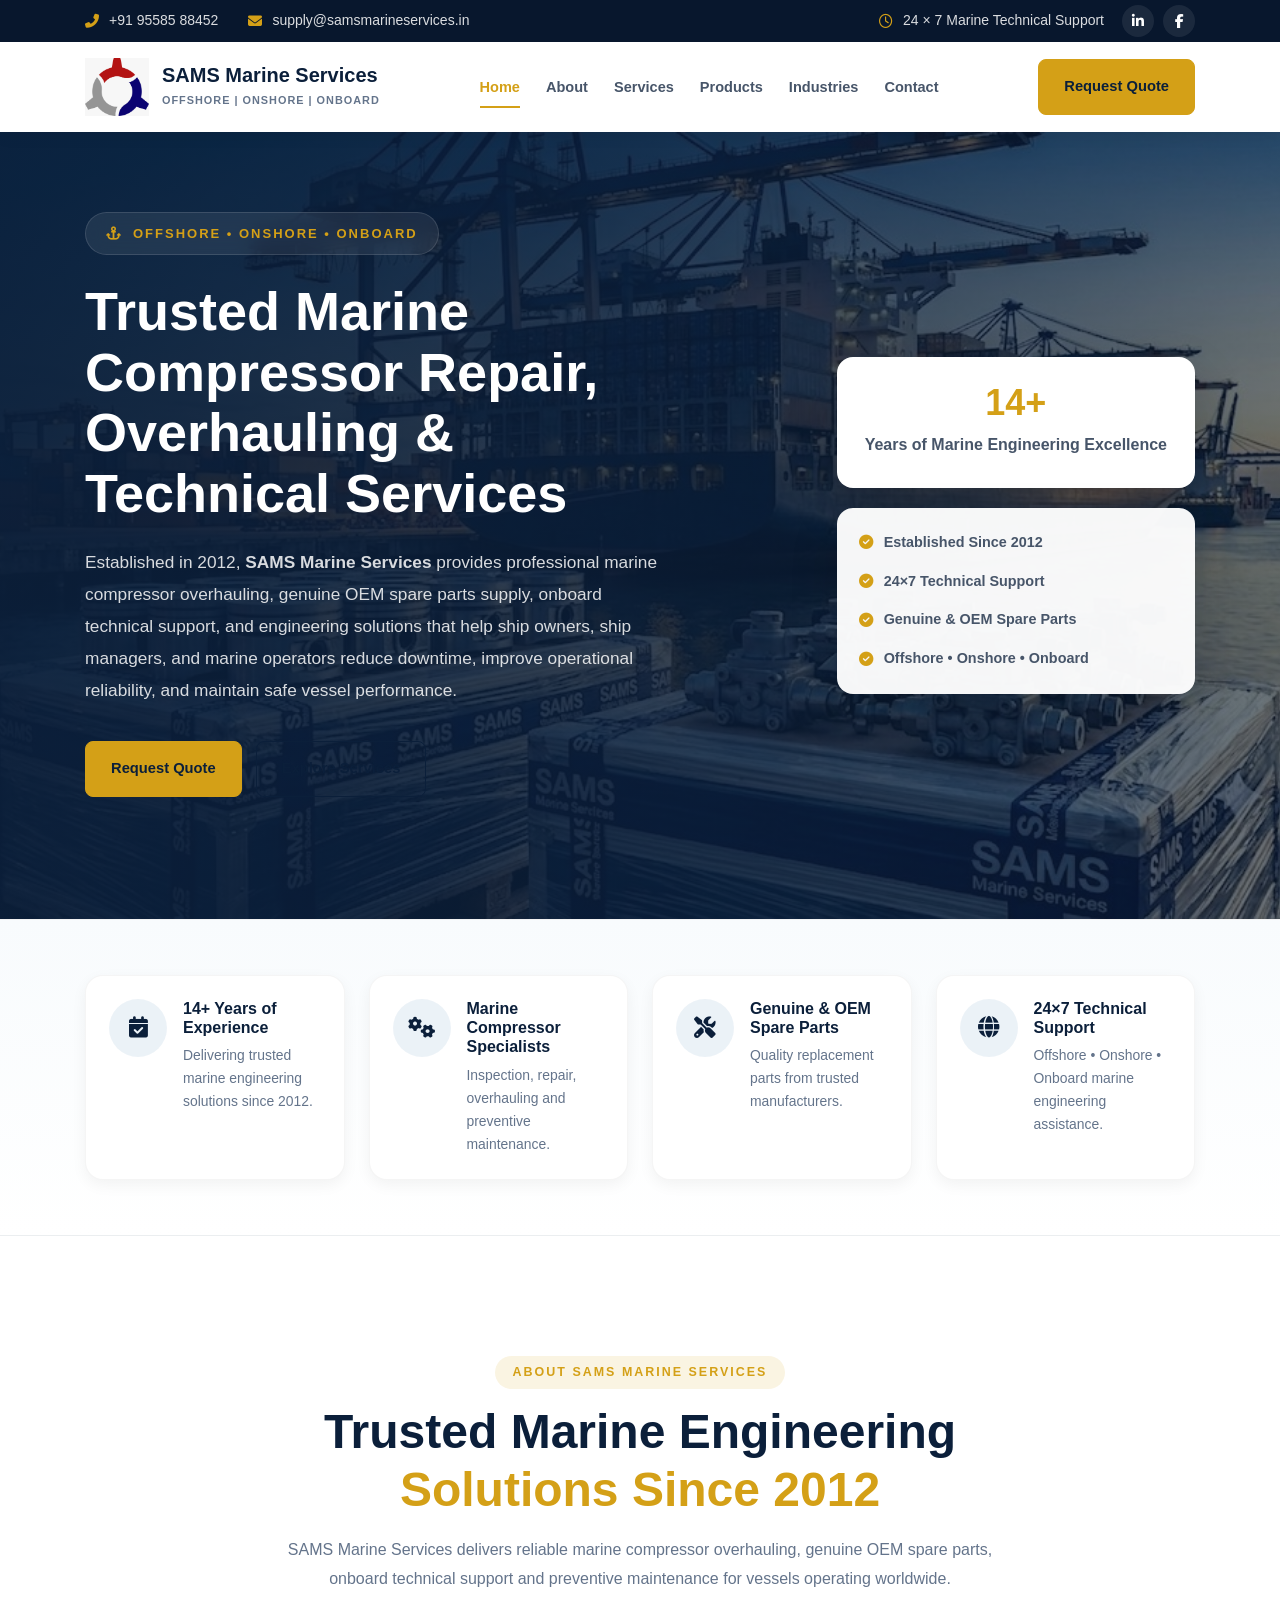
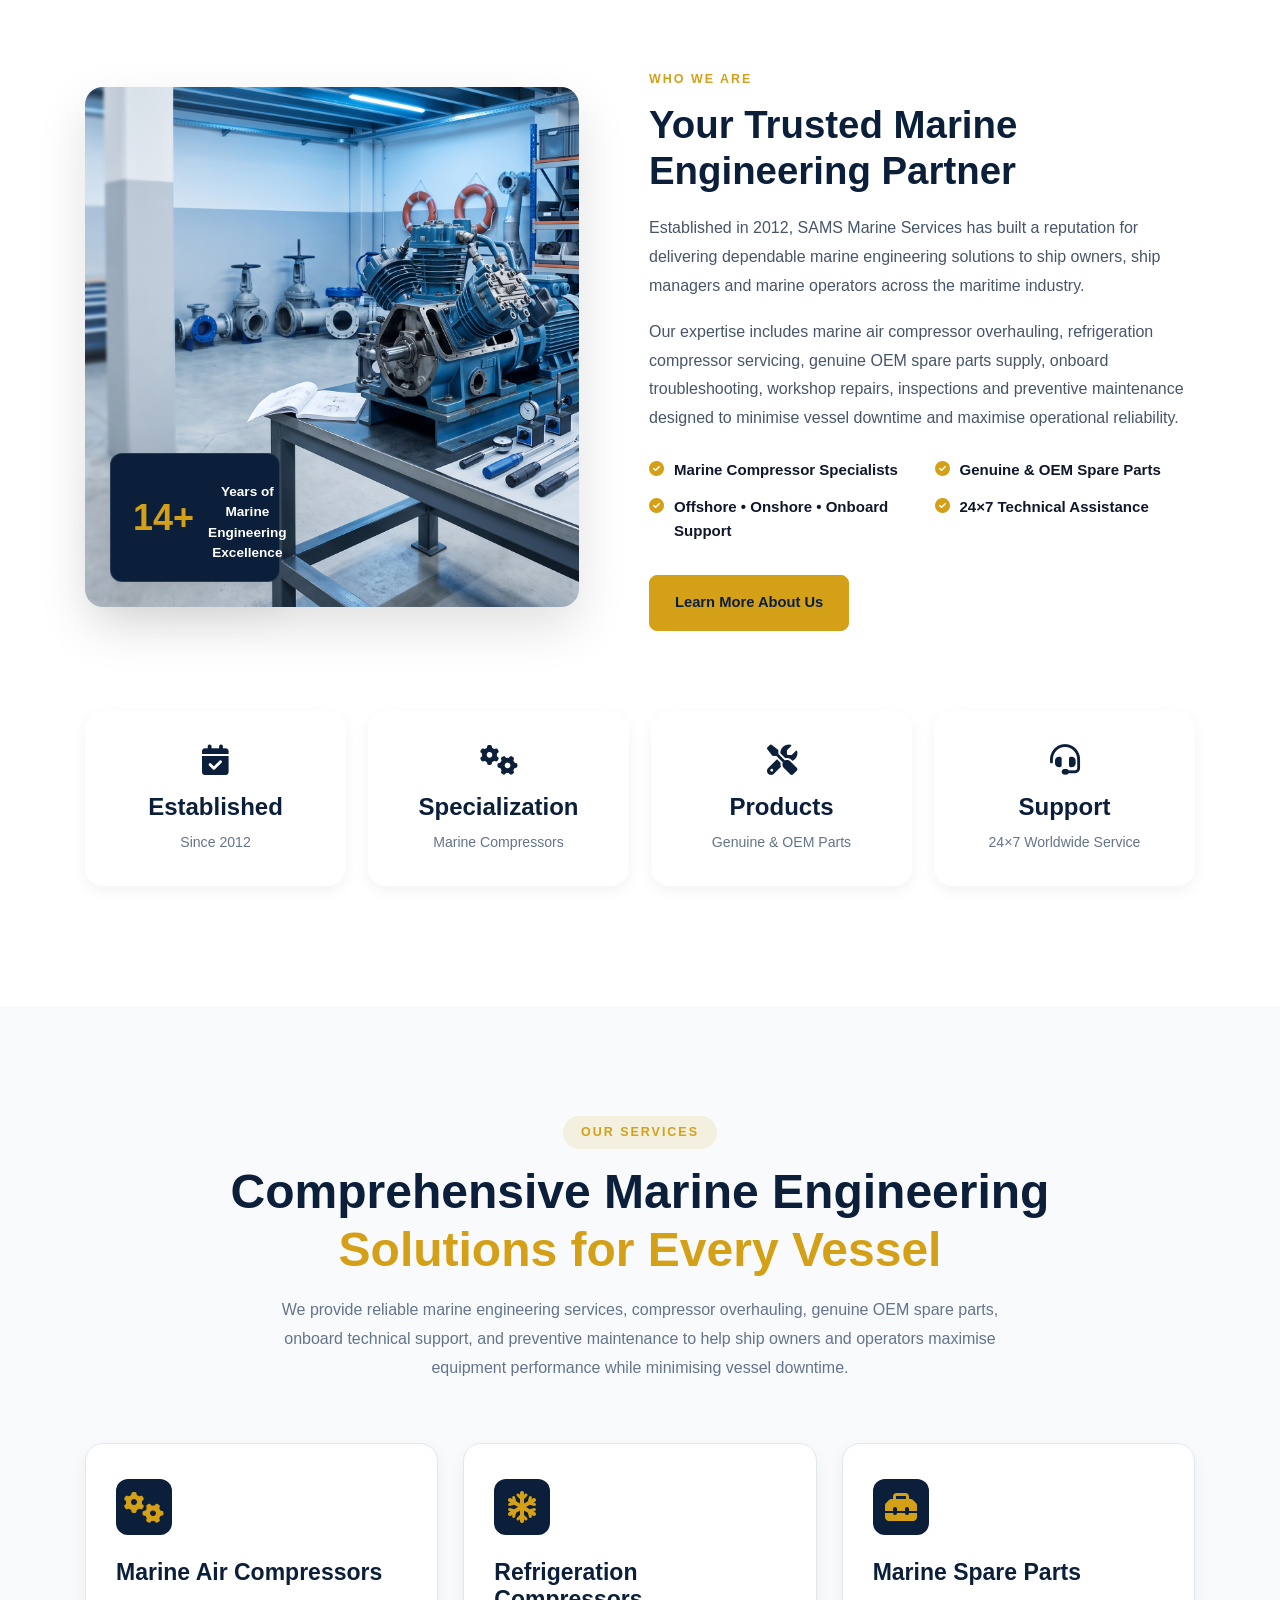
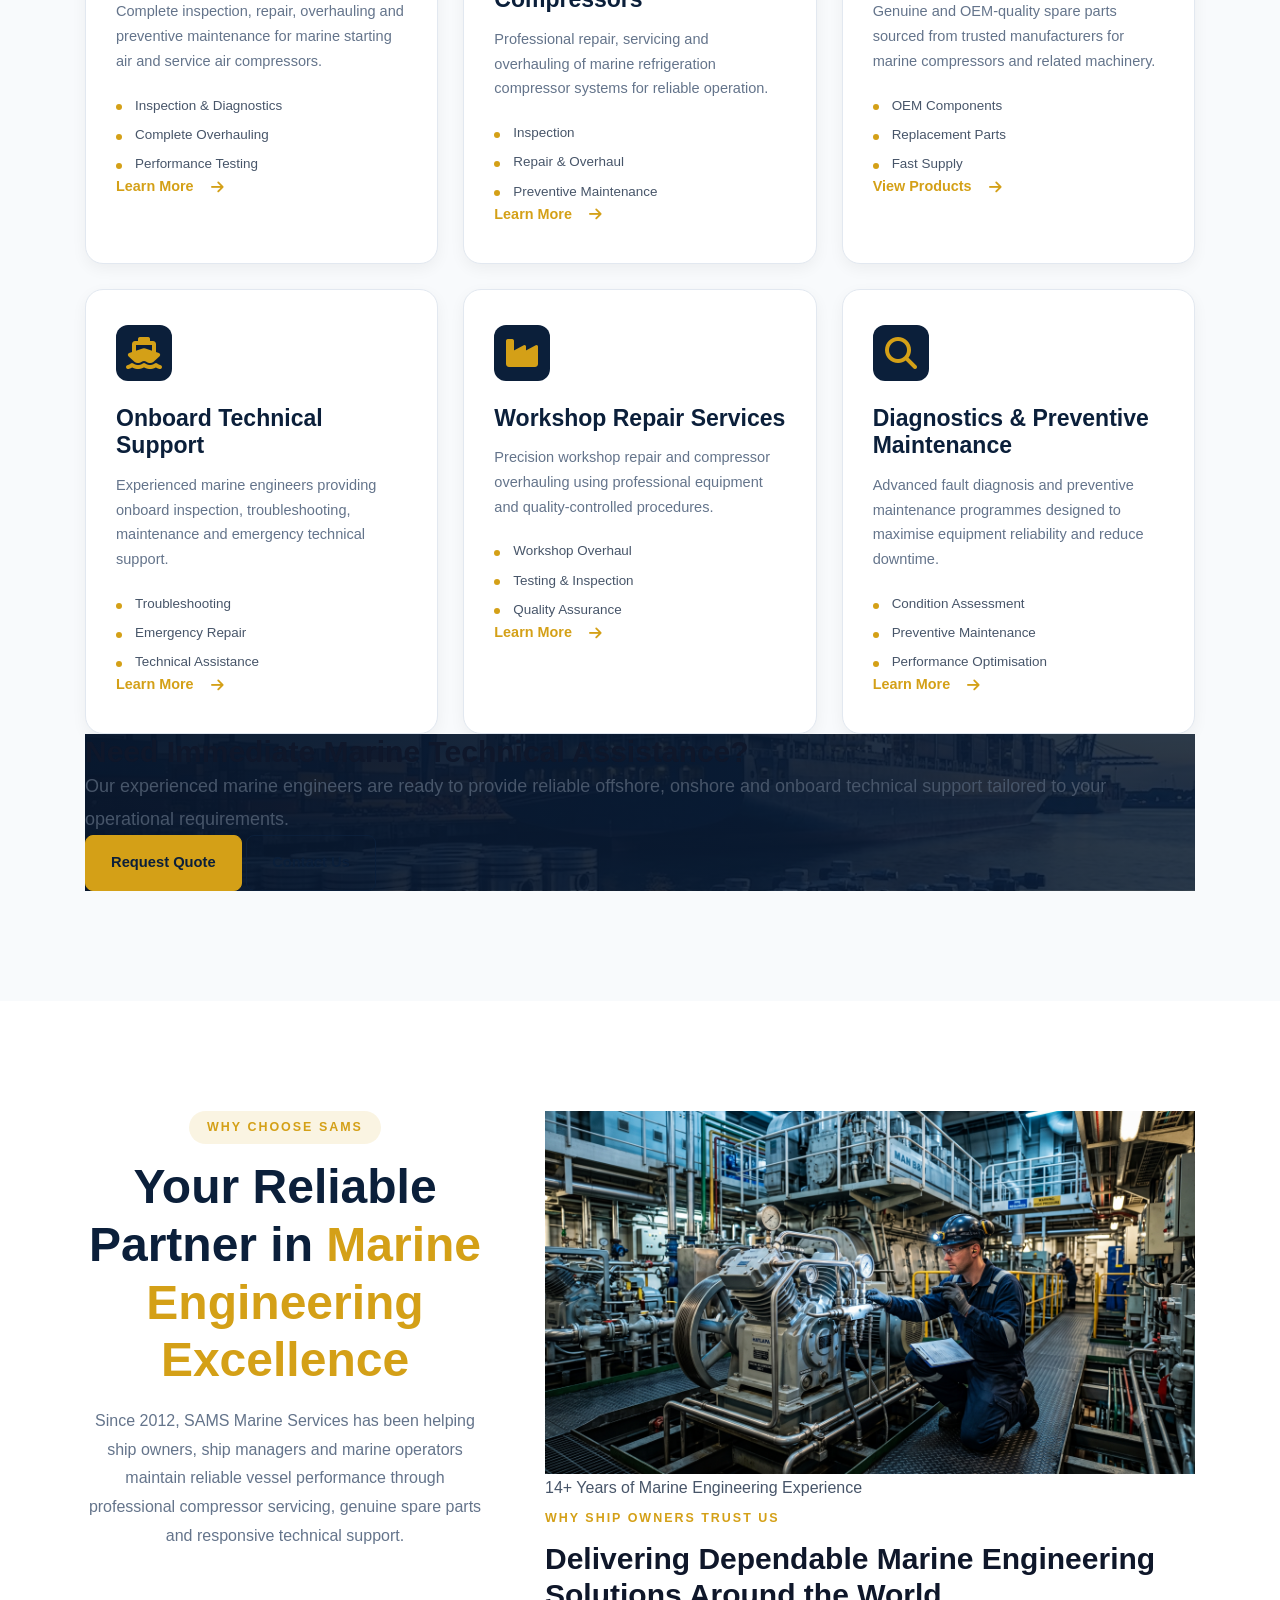
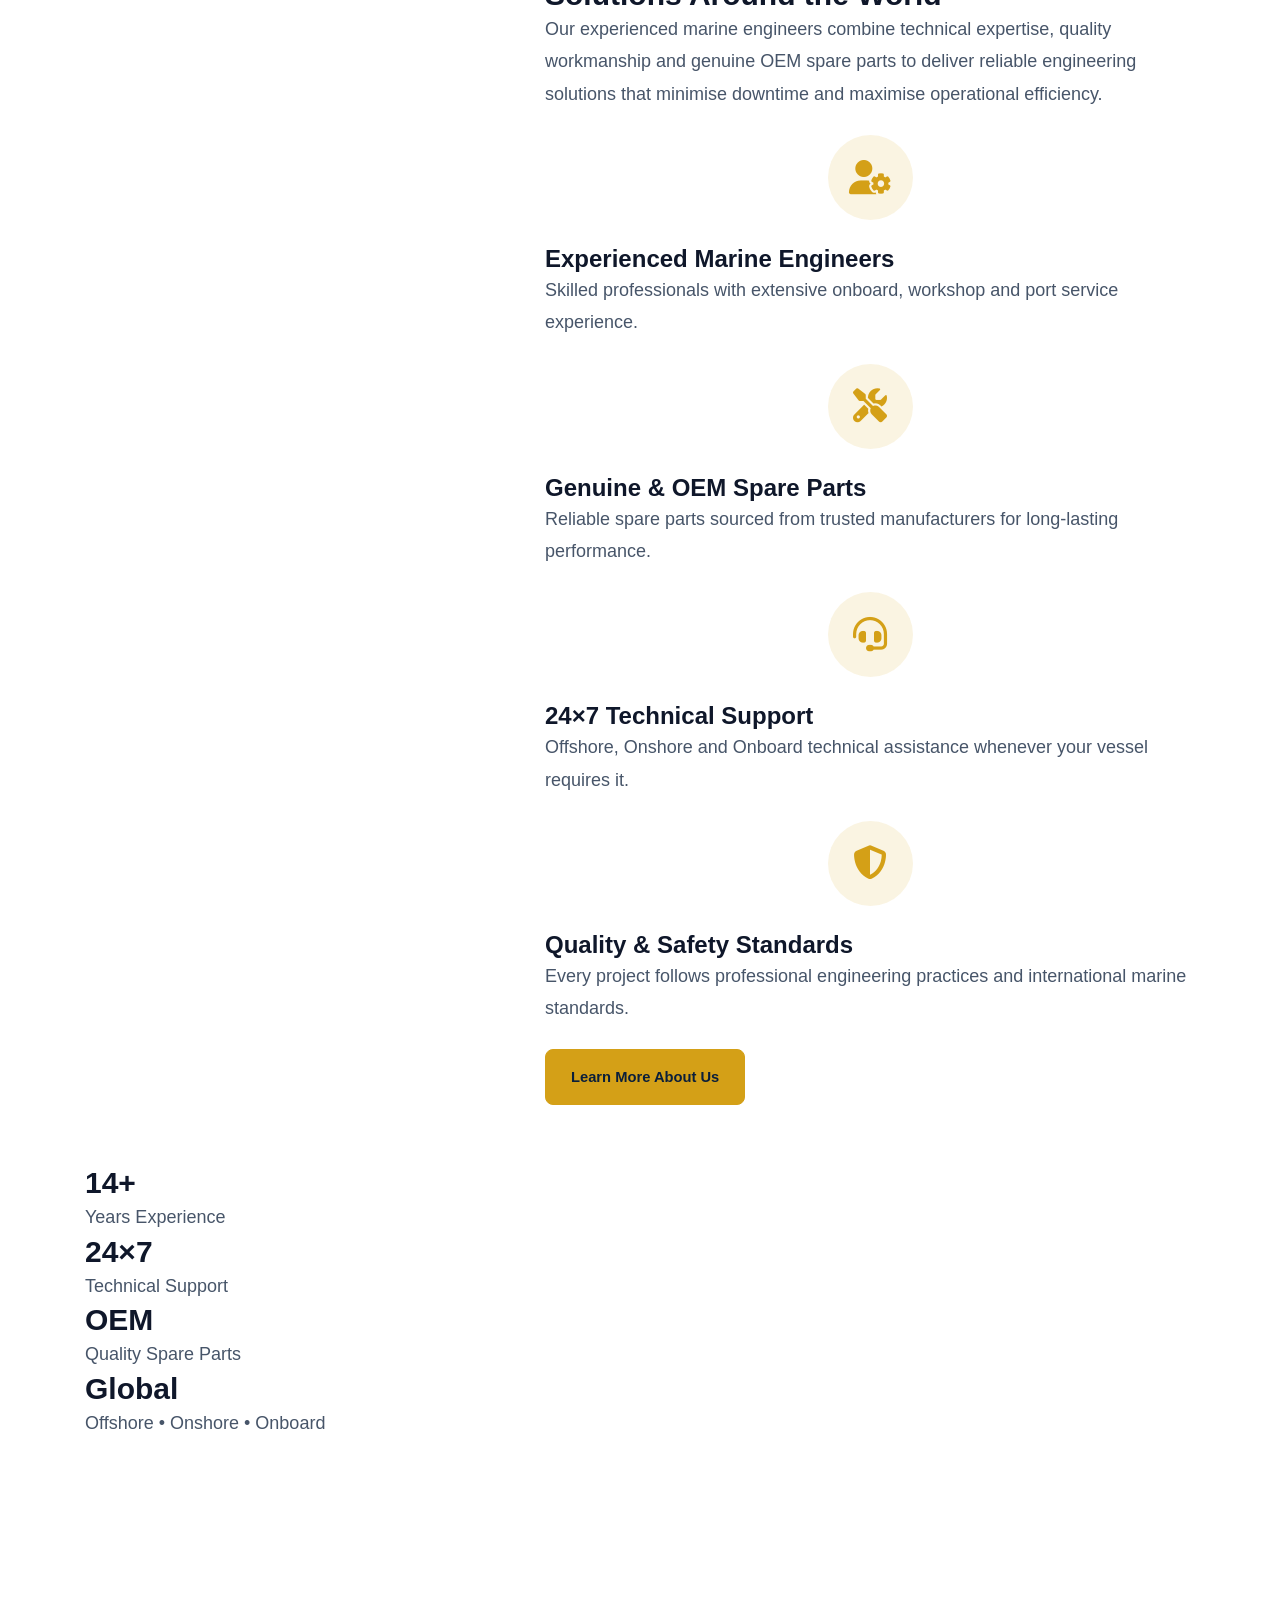
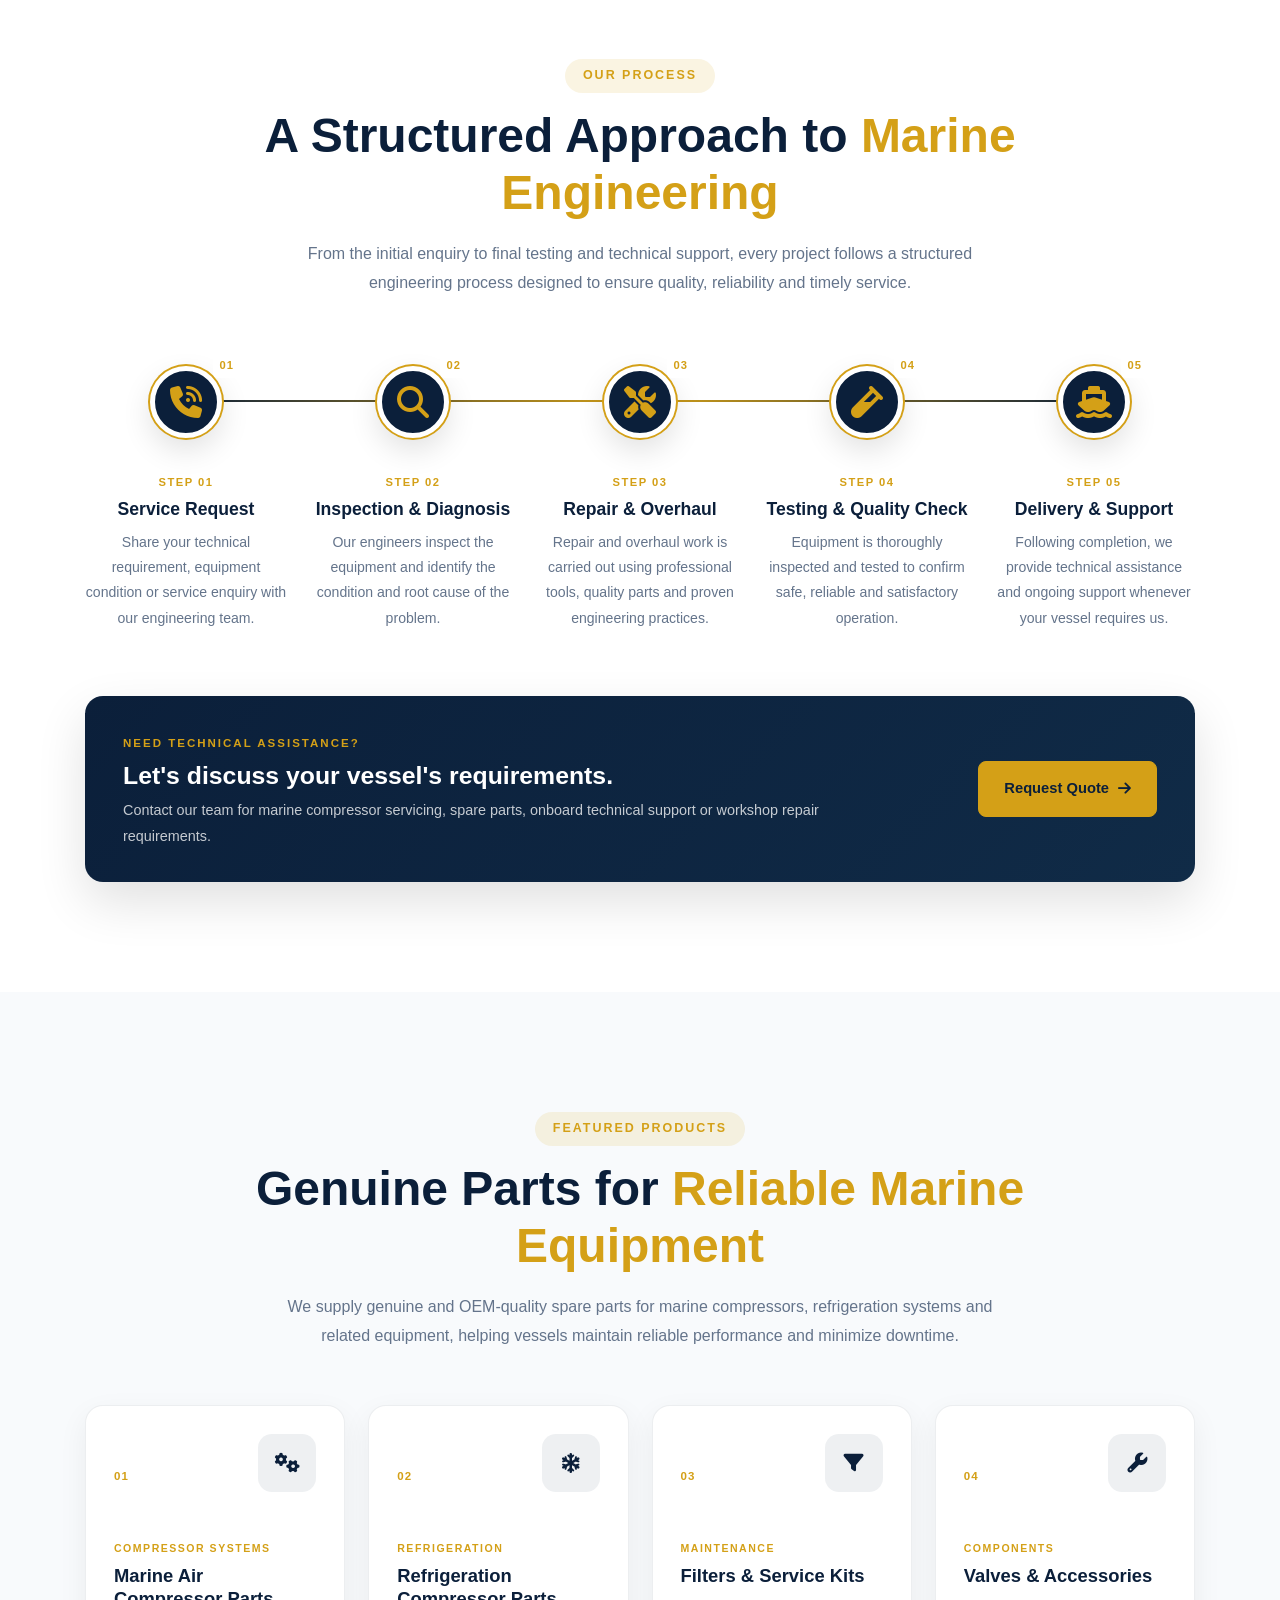
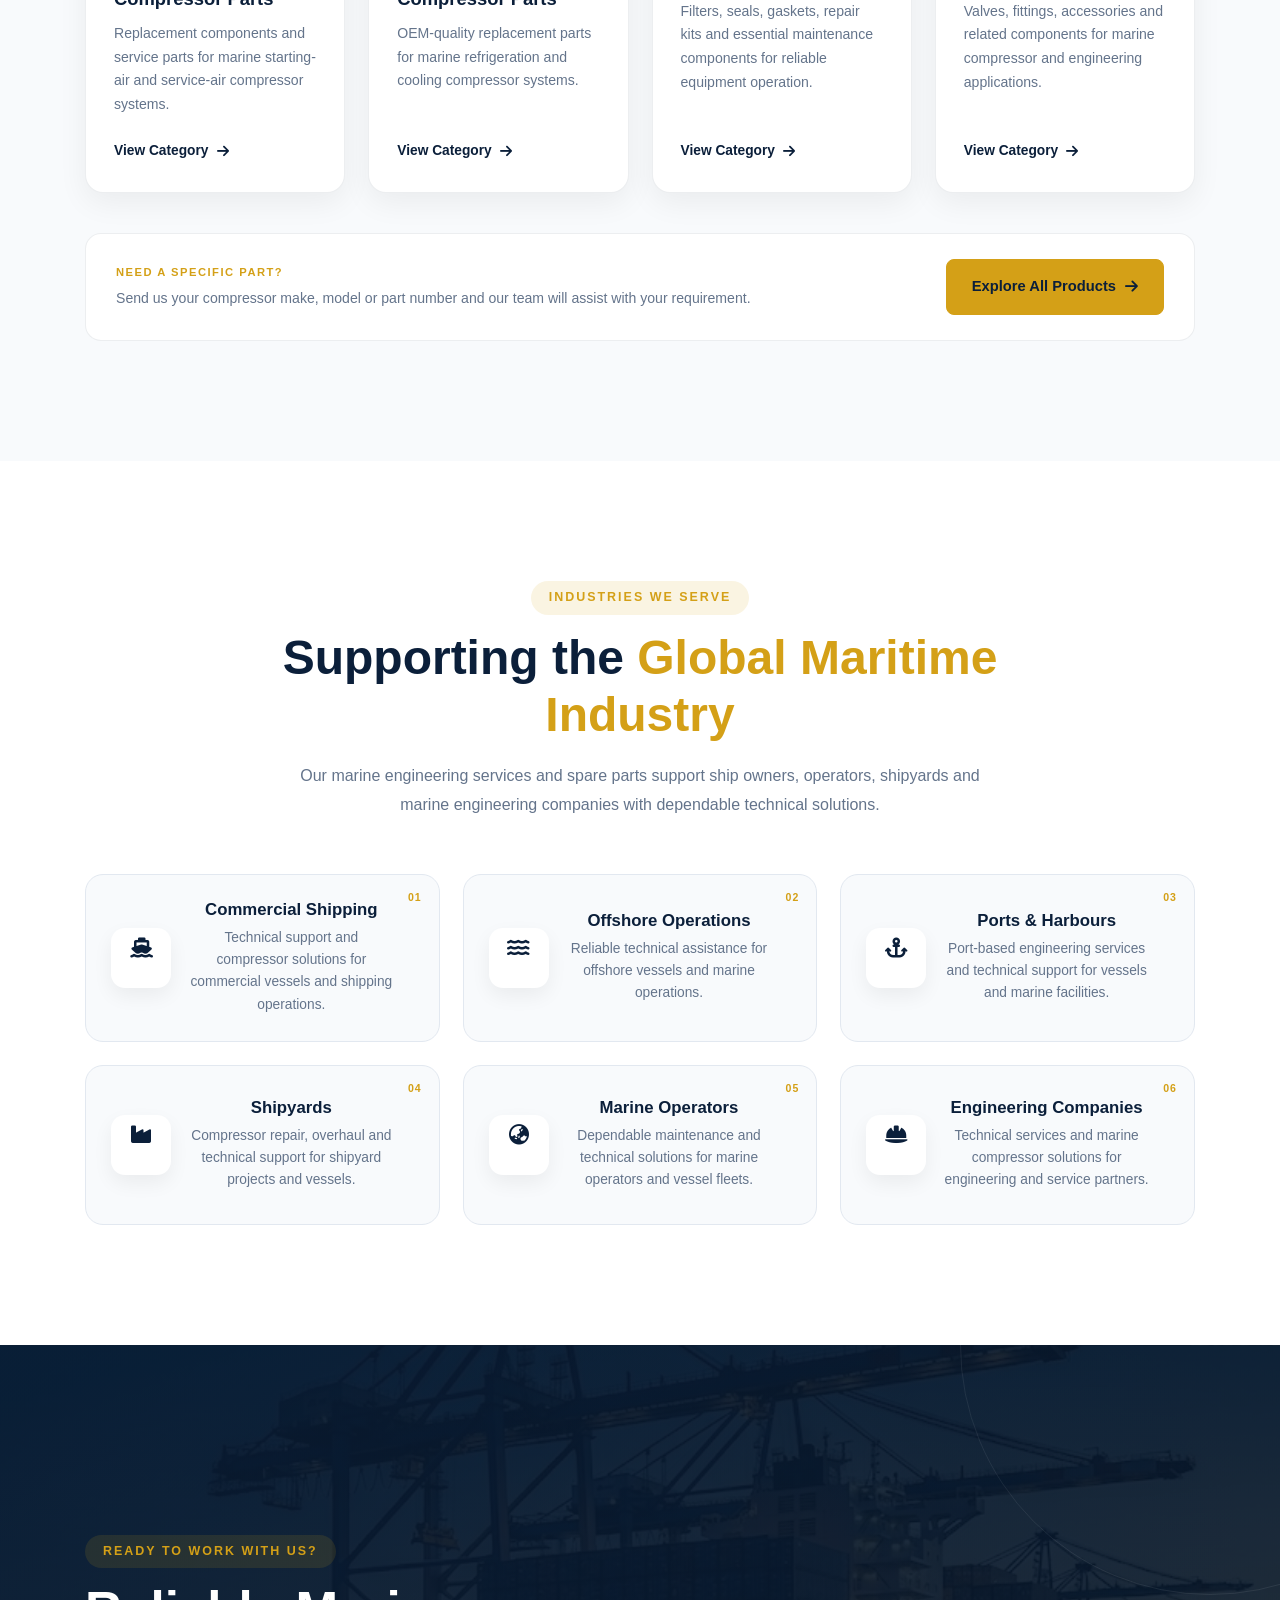
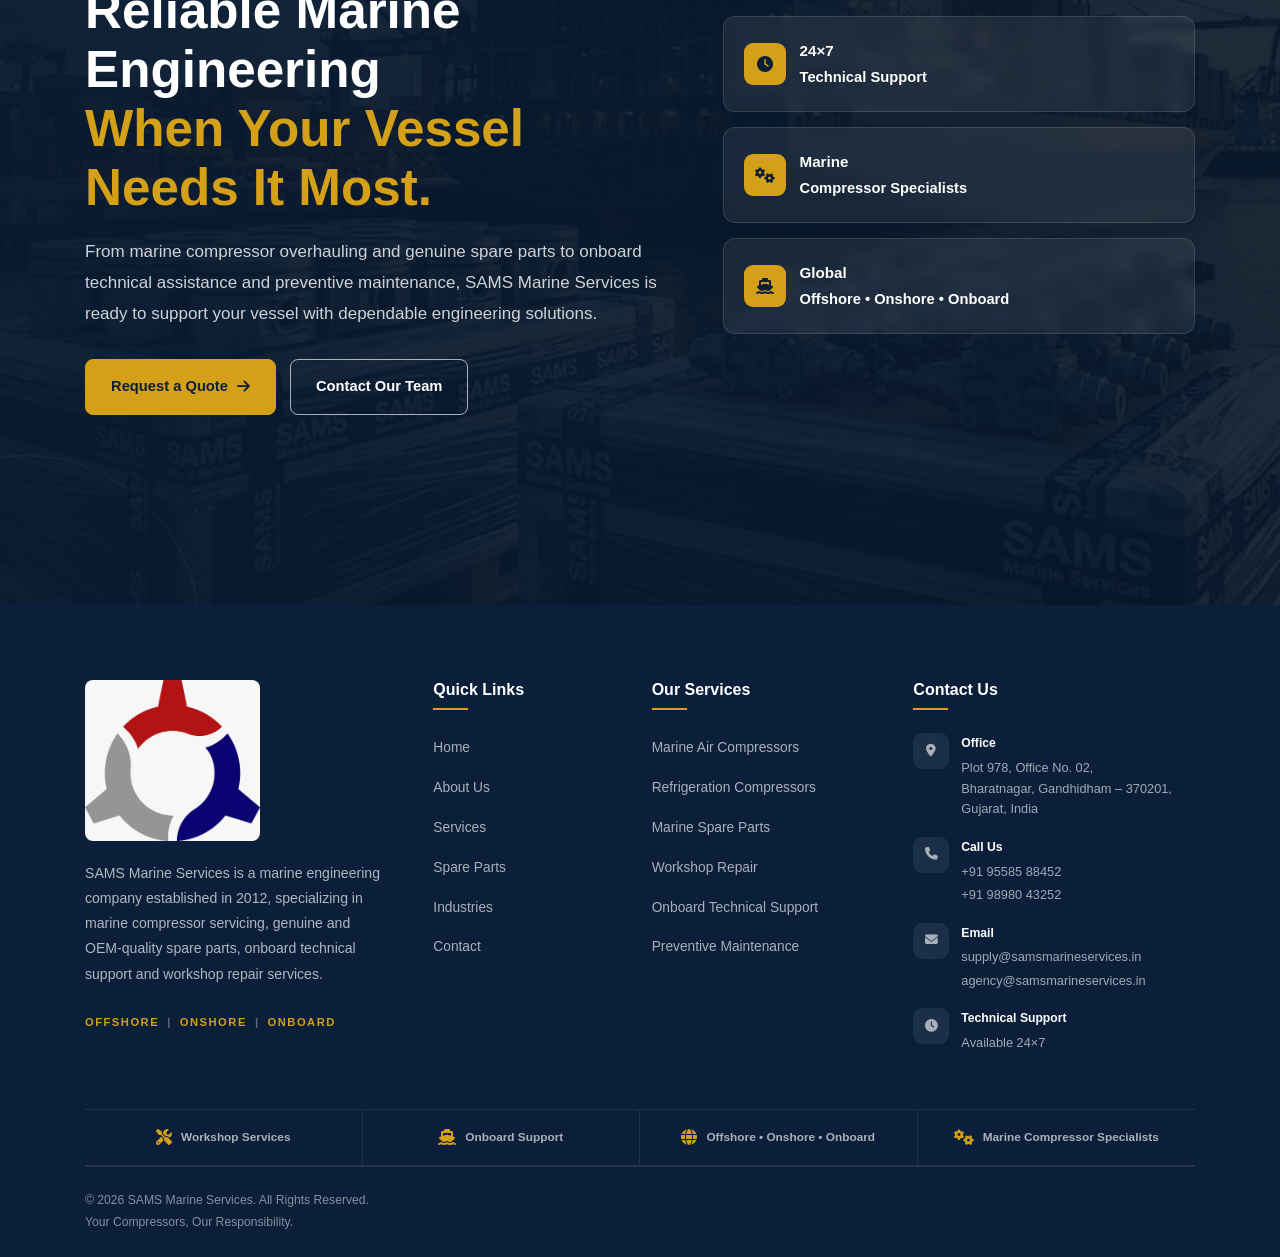
==== commit 3f5ce101: "Add About & Services pages, styles, assets & nav Add complete About and Services pages (about.html, " ====
--- a/index.html
+++ b/index.html
@@ -35,6 +35,17 @@
     <link rel="stylesheet" href="assets/css/style.css" />
     <link rel="stylesheet" href="assets/css/animations.css" />
     <link rel="stylesheet" href="assets/css/responsive.css" />
+
+    <!-- PAGE-SPECIFIC CSS -->
+
+    <link rel="stylesheet" href="assets/css/pages/home.css" />
+    <link rel="stylesheet" href="assets/css/pages/about.css" />
+    <link rel="stylesheet" href="assets/css/pages/request-quote.css" />
+    <link rel="stylesheet" href="assets/css/pages/contact.css" />
+    <link rel="stylesheet" href="assets/css/pages/products.css" />
+    <link rel="stylesheet" href="assets/css/pages/industries.css" />
+    <link rel="stylesheet" href="assets/css/pages/services.css" />
+
 
     <link rel="canonical" href="https://www.samsmarineservices.in/" />
   </head>
--- a/assets/css/style.css
+++ b/assets/css/style.css
@@ -1,13 +1,15 @@
 /*==================================================
     SAMS MARINE SERVICES
+    FINAL GLOBAL STYLES
     -----------------------------------------------
-    Global Styles
+    Clean / Consolidated / Responsive
+    Requires: variables.css
 ==================================================*/
 
 
-/*==============================================
-    RESET
-==============================================*/
+/*==================================================
+    01. RESET & BASE
+==================================================*/
 
 *,
 *::before,
@@ -17,54 +19,105 @@
     box-sizing:border-box;
 }
 
-
-/*==============================================
-    HTML
-==============================================*/
-
 html{
-
     font-size:16px;
-
     scroll-behavior:smooth;
-
-    scroll-padding-top:120px;
-
-}
-
-
-/*==============================================
-    BODY
-==============================================*/
+    scroll-padding-top:130px;
+}
 
 body{
-
     font-family:var(--body-font);
-
     font-size:var(--fs-16);
-
     font-weight:var(--fw-regular);
-
     line-height:var(--lh-text);
-
     color:var(--text-color);
-
     background:var(--white);
-
     overflow-x:hidden;
-
     -webkit-font-smoothing:antialiased;
-
     -moz-osx-font-smoothing:grayscale;
-
     text-rendering:optimizeLegibility;
-
-}
-
-
-/*==============================================
-    TYPOGRAPHY
-==============================================*/
+}
+
+body.menu-open{
+    overflow:hidden;
+}
+
+section{
+    position:relative;
+    overflow:hidden;
+}
+
+img{
+    display:block;
+    max-width:100%;
+    height:auto;
+}
+
+picture{
+    display:block;
+}
+
+svg{
+    display:block;
+    max-width:100%;
+}
+
+iframe{
+    display:block;
+    width:100%;
+    border:0;
+}
+
+a{
+    color:inherit;
+    text-decoration:none;
+    transition:var(--transition-fast);
+}
+
+a:hover{
+    text-decoration:none;
+}
+
+ul,
+ol{
+    margin:0;
+    padding:0;
+    list-style:none;
+}
+
+button,
+input,
+textarea,
+select{
+    font:inherit;
+}
+
+button{
+    border:0;
+    outline:0;
+    background:none;
+    cursor:pointer;
+}
+
+input,
+textarea,
+select{
+    outline:none;
+}
+
+textarea{
+    resize:vertical;
+}
+
+table{
+    width:100%;
+    border-collapse:collapse;
+}
+
+
+/*==================================================
+    02. TYPOGRAPHY
+==================================================*/
 
 h1,
 h2,
@@ -72,1083 +125,742 @@
 h4,
 h5,
 h6{
-
     margin:0;
-
     color:var(--heading-color);
-
     font-family:var(--heading-font);
-
     font-weight:var(--fw-bold);
-
     line-height:var(--lh-heading);
-
 }
 
 h1{
-
     font-size:var(--fs-60);
-
     font-weight:var(--fw-extra-bold);
-
 }
 
 h2{
-
     font-size:var(--fs-48);
-
     font-weight:var(--fw-extra-bold);
-
 }
 
 h3{
-
     font-size:var(--fs-30);
-
 }
 
 h4{
-
     font-size:var(--fs-24);
-
 }
 
 h5{
-
     font-size:var(--fs-20);
-
 }
 
 h6{
-
     font-size:var(--fs-18);
-
 }
 
 p{
-
     margin:0;
-
     color:var(--text-color);
-
     font-size:var(--fs-18);
-
     line-height:1.8;
-
-}
-
-
-/*==============================================
-    LINKS
-==============================================*/
-
-a{
-
-    color:inherit;
-
+}
+
+
+/*==================================================
+    03. GLOBAL HELPERS
+==================================================*/
+
+.container{
+    width:100%;
+    max-width:var(--container-width);
+    margin-inline:auto;
+    padding-inline:var(--container-padding);
+}
+
+.section-padding{
+    padding:var(--section-padding) 0;
+}
+
+.bg-light{
+    background:var(--light-bg);
+}
+
+.bg-dark{
+    background:var(--dark-bg);
+}
+
+.bg-primary{
+    background:var(--primary-color);
+}
+
+.bg-white{
+    background:var(--white);
+}
+
+.text-white{
+    color:#fff !important;
+}
+
+.text-primary{
+    color:var(--primary-color) !important;
+}
+
+.text-secondary{
+    color:var(--secondary-color) !important;
+}
+
+.text-center{
+    text-align:center;
+}
+
+.section-header{
+    max-width:850px;
+    margin:0 auto;
+    text-align:center;
+}
+
+.section-header h2{
+    margin-bottom:18px;
+    color:var(--primary-color);
+}
+
+.section-header p{
+    max-width:720px;
+    margin-inline:auto;
+    color:var(--text-light);
+    font-size:1rem;
+}
+
+.section-tag,
+.content-tag{
+    display:inline-block;
+    margin-bottom:14px;
+    color:var(--secondary-color);
+    font-size:.78rem;
+    font-weight:800;
+    letter-spacing:2px;
+    line-height:1.4;
+    text-transform:uppercase;
+}
+
+
+/*==================================================
+    04. SELECTION / SCROLLBAR / FOCUS
+==================================================*/
+
+::selection{
+    background:var(--secondary-color);
+    color:var(--primary-color);
+}
+
+::-moz-selection{
+    background:var(--secondary-color);
+    color:var(--primary-color);
+}
+
+::-webkit-scrollbar{
+    width:10px;
+}
+
+::-webkit-scrollbar-track{
+    background:#edf2f7;
+}
+
+::-webkit-scrollbar-thumb{
+    background:var(--primary-color);
+    border-radius:50px;
+}
+
+::-webkit-scrollbar-thumb:hover{
+    background:var(--secondary-color);
+}
+
+:focus-visible{
+    outline:2px solid var(--secondary-color);
+    outline-offset:3px;
+}
+
+hr{
+    margin:40px 0;
+    border:0;
+    border-top:1px solid var(--border-color);
+}
+
+
+/*==================================================
+    05. BUTTONS
+==================================================*/
+
+.btn{
+    display:inline-flex;
+    align-items:center;
+    justify-content:center;
+    gap:9px;
+    min-height:50px;
+    padding:13px 25px;
+    border:1px solid transparent;
+    border-radius:8px;
+    font-size:.92rem;
+    font-weight:700;
+    line-height:1.2;
+    white-space:nowrap;
+    cursor:pointer;
+}
+
+.btn i{
+    transition:transform .3s ease;
+}
+
+.btn:hover i{
+    transform:translateX(4px);
+}
+
+.btn-primary{
+    background:var(--secondary-color);
+    color:var(--primary-color);
+    border-color:var(--secondary-color);
+}
+
+.btn-primary:hover{
+    background:#fff;
+    color:var(--primary-color);
+    border-color:#fff;
+    transform:translateY(-2px);
+    box-shadow:0 12px 28px rgba(0,0,0,.14);
+}
+
+.btn-secondary{
+    background:transparent;
+    color:#fff;
+    border-color:rgba(255,255,255,.65);
+}
+
+.btn-secondary:hover{
+    background:#fff;
+    color:var(--primary-color);
+    border-color:#fff;
+    transform:translateY(-2px);
+}
+
+.btn-outline{
+    background:transparent;
+    color:var(--primary-color);
+    border-color:var(--primary-color);
+}
+
+.btn-outline:hover{
+    background:var(--primary-color);
+    color:#fff;
+}
+
+.btn-sm{
+    min-height:44px;
+    padding:10px 19px;
+}
+
+.btn-lg{
+    min-height:56px;
+    padding:15px 30px;
+}
+
+
+/*==================================================
+    06. TOP BAR
+==================================================*/
+
+.top-bar{
+    position:relative;
+    width:100%;
+    height:var(--topbar-height);
+    background:var(--primary-dark);
+    color:rgba(255,255,255,.85);
+    font-size:14px;
+    z-index:1100;
+    animation:topBarFade .7s ease;
+}
+
+.top-bar .container{
+    height:100%;
+    display:flex;
+    align-items:center;
+    justify-content:space-between;
+    gap:25px;
+}
+
+.topbar-left,
+.topbar-right,
+.topbar-social,
+.topbar-item,
+.topbar-phone{
+    display:flex;
+    align-items:center;
+}
+
+.topbar-left{
+    gap:30px;
+}
+
+.topbar-item{
+    gap:10px;
+}
+
+.topbar-item i,
+.topbar-phone i{
+    color:var(--secondary-color);
+}
+
+.topbar-item a{
+    color:rgba(255,255,255,.85);
+}
+
+.topbar-item a:hover,
+.topbar-phone a:hover{
+    color:var(--secondary-color);
+}
+
+.topbar-right{
+    gap:18px;
+}
+
+.topbar-social{
+    gap:9px;
+}
+
+.topbar-social a{
+    width:32px;
+    height:32px;
+    display:flex;
+    align-items:center;
+    justify-content:center;
+    border-radius:50%;
+    color:#fff;
+    background:rgba(255,255,255,.08);
+}
+
+.topbar-social a:hover{
+    background:var(--secondary-color);
+    color:var(--primary-color);
+    transform:translateY(-2px);
+}
+
+.topbar-phone{
+    gap:10px;
+    padding-left:20px;
+    border-left:1px solid rgba(255,255,255,.15);
+}
+
+.topbar-phone a{
+    color:#fff;
+    font-weight:600;
+}
+
+@keyframes topBarFade{
+    from{
+        opacity:0;
+        transform:translateY(-12px);
+    }
+
+    to{
+        opacity:1;
+        transform:translateY(0);
+    }
+}
+
+
+/*==================================================
+    07. HEADER
+==================================================*/
+
+.site-header{
+    position:sticky;
+    top:var(--topbar-height);
+    left:0;
+    width:100%;
+    background:var(--white);
+    box-shadow:var(--shadow-sm);
+    z-index:1000;
+    transition:box-shadow .3s ease,background .3s ease;
+}
+
+.site-header.scrolled,
+.site-header.sticky{
+    box-shadow:var(--shadow-md);
+}
+
+.navbar{
+    min-height:90px;
+    display:flex;
+    align-items:center;
+}
+
+.navbar .container{
+    width:100%;
+    display:flex;
+    align-items:center;
+    justify-content:space-between;
+    gap:25px;
+}
+
+
+/*==================================================
+    BRAND
+==================================================*/
+
+.brand,
+.logo{
+    display:flex;
+    align-items:center;
+    flex-shrink:0;
+}
+
+.brand{
+    gap:13px;
+}
+
+.logo{
     text-decoration:none;
-
-    transition:var(--transition-fast);
-
-}
-
-a:hover{
-
-    text-decoration:none;
-
-}
-
-
-/*==============================================
-    LISTS
-==============================================*/
-
-ul,
-ol{
-
+}
+
+.logo img{
+    width:64px;
+    height:64px;
+    object-fit:contain;
+}
+
+.brand-info,
+.logo-text{
+    display:flex;
+    flex-direction:column;
+}
+
+.company-name{
     margin:0;
-
-    padding:0;
-
-    list-style:none;
-
-}
-
-
-/*==============================================
-    IMAGES
-==============================================*/
-
-img{
-
-    max-width:100%;
-
-    height:auto;
-
+    color:var(--primary-color);
+    font-family:var(--heading-font);
+    font-size:1.25rem;
+    font-weight:800;
+    line-height:1.2;
+}
+
+.company-tagline{
+    margin-top:4px;
+    color:var(--text-light);
+    font-size:.68rem;
+    font-weight:600;
+    letter-spacing:1px;
+    text-transform:uppercase;
+}
+
+.logo-text h4{
+    margin:0;
+    color:var(--primary-color);
+    font-size:24px;
+    font-weight:800;
+}
+
+.logo-text span{
+    color:var(--text-light);
+    font-size:13px;
+    letter-spacing:1px;
+    text-transform:uppercase;
+}
+
+
+/*==================================================
+    NAVIGATION
+==================================================*/
+
+.nav-menu{
+    display:flex;
+    align-items:center;
+    justify-content:center;
+    gap:26px;
+}
+
+.nav-item{
+    position:relative;
+}
+
+.nav-link{
+    position:relative;
+    display:inline-flex;
+    align-items:center;
+    padding:10px 0;
+    color:var(--text-dark);
+    font-size:.91rem;
+    font-weight:600;
+}
+
+.nav-link:hover{
+    color:var(--primary-color);
+}
+
+.nav-link.active{
+    color:var(--secondary-color);
+}
+
+.nav-link::after{
+    content:"";
+    position:absolute;
+    left:0;
+    bottom:2px;
+    width:0;
+    height:2px;
+    background:var(--secondary-color);
+    transition:width .3s ease;
+}
+
+.nav-link:hover::after,
+.nav-link.active::after{
+    width:100%;
+}
+
+
+/*==================================================
+    NAV ACTIONS
+==================================================*/
+
+.nav-actions,
+.nav-right{
+    display:flex;
+    align-items:center;
+    gap:16px;
+}
+
+.quote-btn{
+    min-width:165px;
+}
+
+
+/*==================================================
+    DROPDOWN
+==================================================*/
+
+.dropdown-menu{
+    position:absolute;
+    left:0;
+    top:calc(100% + 10px);
+    min-width:240px;
+    padding:12px 0;
+    background:#fff;
+    border:1px solid var(--border-color);
+    border-radius:12px;
+    box-shadow:var(--shadow-lg);
+    opacity:0;
+    visibility:hidden;
+    transform:translateY(10px);
+    transition:.25s ease;
+    z-index:20;
+}
+
+.nav-item:hover > .dropdown-menu{
+    opacity:1;
+    visibility:visible;
+    transform:translateY(0);
+}
+
+.dropdown-menu a{
     display:block;
-
-    user-select:none;
-
-}
-
-picture{
-
+    padding:11px 22px;
+    color:var(--heading-color);
+    font-size:.9rem;
+}
+
+.dropdown-menu a:hover{
+    background:var(--light-bg);
+    color:var(--secondary-color);
+}
+
+
+/*==================================================
+    MOBILE TOGGLE
+==================================================*/
+
+.mobile-toggle{
+    display:none;
+    width:44px;
+    height:44px;
+    align-items:center;
+    justify-content:center;
+    flex-direction:column;
+    gap:5px;
+    border-radius:9px;
+    background:var(--light-bg);
+    cursor:pointer;
+}
+
+.mobile-toggle span{
     display:block;
-
-}
-
-
-/*==============================================
-    BUTTONS
-==============================================*/
-
-button{
-
-    border:none;
-
-    outline:none;
-
-    background:none;
-
-    cursor:pointer;
-
-    font-family:inherit;
-
-}
-
-
-/*==============================================
-    FORM ELEMENTS
-==============================================*/
-
-input,
-textarea,
-select{
-
-    font-family:inherit;
-
-    outline:none;
-
-}
-
-
-/*==============================================
-    TABLE
-==============================================*/
-
-table{
-
-    width:100%;
-
-    border-collapse:collapse;
-
-}
-
-
-/*==============================================
-    IFRAME
-==============================================*/
-
-iframe{
-
-    border:none;
-
-    width:100%;
-
-}
-
-
-/*==============================================
-    SECTION
-==============================================*/
-
-section{
-
+    width:24px;
+    height:2.5px;
+    border-radius:20px;
+    background:var(--primary-color);
+    transition:.3s ease;
+}
+
+.mobile-toggle.active span:nth-child(1){
+    transform:translateY(7.5px) rotate(45deg);
+}
+
+.mobile-toggle.active span:nth-child(2){
+    opacity:0;
+}
+
+.mobile-toggle.active span:nth-child(3){
+    transform:translateY(-7.5px) rotate(-45deg);
+}
+
+
+/*==================================================
+    08. HERO
+==================================================*/
+
+.hero{
     position:relative;
-
+    min-height:calc(100vh - var(--topbar-height) - 90px);
+    display:flex;
+    align-items:center;
+    background:url("../images/hero/hero-bg.jpeg") center center/cover no-repeat;
     overflow:hidden;
-
-}
-
-
-/*==============================================
-    CONTAINER FIX
-==============================================*/
-
-.container{
-
-    width:100%;
-
-    max-width:var(--container-width);
-
-    margin:auto;
-
-    padding-left:var(--container-padding);
-
-    padding-right:var(--container-padding);
-
-}
-
-
-/*==============================================
-    SECTION SPACING
-==============================================*/
-
-.section-padding{
-
-    padding:var(--section-padding) 0;
-
-}
-
-
-/*==============================================
-    BACKGROUND HELPERS
-==============================================*/
-
-.bg-light{
-
-    background:var(--light-bg);
-
-}
-
-.bg-dark{
-
-    background:var(--dark-bg);
-
-}
-
-.bg-primary{
-
-    background:var(--primary-color);
-
-}
-
-.bg-white{
-
-    background:var(--white);
-
-}
-
-
-/*==============================================
-    TEXT HELPERS
-==============================================*/
-
-.text-white{
-
-    color:var(--white-color);
-
-}
-
-.text-primary{
-
-    color:var(--primary-color);
-
-}
-
-.text-secondary{
-
-    color:var(--secondary-color);
-
-}
-
-
-/*==============================================
-    SELECTION
-==============================================*/
-
-::selection{
-
-    background:var(--secondary-color);
-
-    color:var(--primary-color);
-
-}
-
-::-moz-selection{
-
-    background:var(--secondary-color);
-
-    color:var(--primary-color);
-
-}
-
-
-/*==============================================
-    SCROLLBAR
-==============================================*/
-
-::-webkit-scrollbar{
-
-    width:10px;
-
-}
-
-::-webkit-scrollbar-track{
-
-    background:#EDF2F7;
-
-}
-
-::-webkit-scrollbar-thumb{
-
-    background:var(--primary-color);
-
-    border-radius:50px;
-
-}
-
-::-webkit-scrollbar-thumb:hover{
-
-    background:var(--secondary-color);
-
-}
-
-
-/*==============================================
-    FOCUS
-==============================================*/
-
-:focus-visible{
-
-    outline:2px solid var(--secondary-color);
-
-    outline-offset:3px;
-
-}
-
-
-/*==============================================
-    HR
-==============================================*/
-
-hr{
-
-    border:none;
-
-    border-top:1px solid var(--border-color);
-
-    margin:40px 0;
-
-}
-
-
-/*==============================================
-    SVG
-==============================================*/
-
-svg{
-
-    display:block;
-
-    max-width:100%;
-
-}
-
-
-/*==============================================
-    TRANSITION HELPERS
-==============================================*/
-
-img,
-a,
-button,
-input,
-textarea,
-.card,
-.service-card,
-.product-card,
-.process-card,
-.why-card,
-.industry-card{
-
-    transition:var(--transition-normal);
-
-}
-
-/*==================================================
-    TOP BAR
-==================================================*/
-
-.top-bar{
-
-    position:relative;
-
-    width:100%;
-
-    height:var(--topbar-height);
-
-    background:var(--primary-dark);
-
-    color:rgba(255,255,255,.85);
-
-    font-size:14px;
-
-    z-index:1000;
-
-}
-
-.top-bar .container{
-
-    height:100%;
-
-    display:flex;
-
-    align-items:center;
-
-    justify-content:space-between;
-
-}
-
-
-/*==============================================
-    LEFT SIDE
-==============================================*/
-
-.topbar-left{
-
-    display:flex;
-
-    align-items:center;
-
-    gap:30px;
-
-}
-
-.topbar-item{
-
-    display:flex;
-
-    align-items:center;
-
-    gap:10px;
-
-}
-
-.topbar-item i{
-
-    color:var(--secondary-color);
-
-    font-size:15px;
-
-}
-
-.topbar-item a{
-
-    color:rgba(255,255,255,.85);
-
-}
-
-.topbar-item a:hover{
-
-    color:var(--secondary-color);
-
-}
-
-
-/*==============================================
-    RIGHT SIDE
-==============================================*/
-
-.topbar-right{
-
-    display:flex;
-
-    align-items:center;
-
-    gap:18px;
-
-}
-
-.topbar-social{
-
-    display:flex;
-
-    align-items:center;
-
-    gap:10px;
-
-}
-
-.topbar-social a{
-
-    width:32px;
-
-    height:32px;
-
-    display:flex;
-
-    align-items:center;
-
-    justify-content:center;
-
-    border-radius:50%;
-
-    color:#fff;
-
-    background:rgba(255,255,255,.08);
-
-    transition:var(--transition-fast);
-
-}
-
-.topbar-social a:hover{
-
-    background:var(--secondary-color);
-
-    color:var(--primary-color);
-
-    transform:translateY(-2px);
-
-}
-
-
-/*==============================================
-    EMERGENCY CONTACT
-==============================================*/
-
-.topbar-phone{
-
-    display:flex;
-
-    align-items:center;
-
-    gap:10px;
-
-    padding-left:20px;
-
-    border-left:1px solid rgba(255,255,255,.15);
-
-}
-
-.topbar-phone i{
-
-    color:var(--secondary-color);
-
-}
-
-.topbar-phone a{
-
-    color:#fff;
-
-    font-weight:600;
-
-}
-
-.topbar-phone a:hover{
-
-    color:var(--secondary-color);
-
-}
-
-
-/*==============================================
-    TOP BAR ANIMATION
-==============================================*/
-
-.top-bar{
-
-    animation:topBarFade .8s ease;
-
-}
-
-@keyframes topBarFade{
-
-    from{
-
-        opacity:0;
-
-        transform:translateY(-15px);
-
-    }
-
-    to{
-
-        opacity:1;
-
-        transform:translateY(0);
-
-    }
-
-}
-
-/*=====================================================
-  HEADER
-=====================================================*/
-
-.site-header {
-    position: sticky;
-    top: 40px;                 /* Height of top bar */
-    left: 0;
-    width: 100%;
-    background: var(--white);
-    box-shadow: var(--shadow-sm);
-    z-index: 999;
-    transition: var(--transition);
-}
-
-/*=====================================================
-  NAVBAR
-=====================================================*/
-
-.navbar {
-    min-height: 90px;
-    display: flex;
-    align-items: center;
-}
-
-.navbar .container {
-    display: flex;
-    align-items: center;
-    justify-content: space-between;
-    gap: 30px;
-    width: 100%;
-}
-
-/*=====================================================
-  BRAND
-=====================================================*/
-
-.brand {
-    display: flex;
-    align-items: center;
-    gap: 15px;
-    flex-shrink: 0;
-}
-
-.logo {
-    display: flex;
-    align-items: center;
-    text-decoration: none;
-}
-
-.logo img {
-    width: 70px;
-    height: 70px;
-    object-fit: contain;
-    display: block;
-}
-
-.brand-info {
-    display: flex;
-    flex-direction: column;
-}
-
-.company-name {
-    margin: 0;
-    font-size: 1.35rem;
-    font-weight: 700;
-    line-height: 1.2;
-    color: var(--primary-color);
-}
-
-.company-tagline {
-    margin-top: 3px;
-    font-size: .75rem;
-    color: var(--text-light);
-    text-transform: uppercase;
-    letter-spacing: 1px;
-}
-
-/*=====================================================
-  NAVIGATION
-=====================================================*/
-
-.nav-menu {
-    display: flex;
-    align-items: center;
-    gap: 28px;
-    list-style: none;
-    margin: 0;
-    padding: 0;
-}
-
-.nav-item {
-    margin: 0;
-}
-
-.nav-link {
-    position: relative;
-    text-decoration: none;
-    color: var(--text-dark);
-    font-size: .95rem;
-    font-weight: 600;
-    transition: .3s;
-    padding: 8px 0;
-}
-
-.nav-link:hover {
-    color: var(--primary-color);
-}
-
-.nav-link.active {
-    color: var(--secondary-color);
-}
-
-.nav-link::after {
-    content: "";
-    position: absolute;
-    left: 0;
-    bottom: -4px;
-    width: 0;
-    height: 2px;
-    background: var(--secondary-color);
-    transition: .3s;
-}
-
-.nav-link:hover::after,
-.nav-link.active::after {
-    width: 100%;
-}
-
-/*=====================================================
-  RIGHT SIDE
-=====================================================*/
-
-.nav-actions {
-    display: flex;
-    align-items: center;
-    gap: 18px;
-}
-
-/*=====================================================
-  MOBILE TOGGLE
-=====================================================*/
-
-.mobile-toggle {
-    display: none;
-    flex-direction: column;
-    justify-content: center;
-    gap: 5px;
-    width: 42px;
-    height: 42px;
-    background: transparent;
-    border: none;
-    cursor: pointer;
-}
-
-.mobile-toggle span {
-    display: block;
-    width: 26px;
-    height: 3px;
-    border-radius: 50px;
-    background: var(--primary-color);
-    transition: .3s;
-}
-
-/*=====================================================
-  STICKY HEADER
-=====================================================*/
-
-.site-header.scrolled {
-    box-shadow: var(--shadow-md);
-}
-
-
-/*==============================================
-    LOGO
-==============================================*/
-
-.logo{
-
-    display:flex;
-
-    align-items:center;
-
-    gap:15px;
-
-    text-decoration:none;
-
-}
-
-.logo img{
-
-    height:60px;
-
-    width:auto;
-
-}
-
-.logo-text{
-
-    display:flex;
-
-    flex-direction:column;
-
-}
-
-.logo-text h4{
-
-    margin:0;
-
-    color:var(--white);
-
-    font-size:24px;
-
-    font-weight:800;
-
-    line-height:1.2;
-
-}
-
-.logo-text span{
-
-    color:rgba(255,255,255,.80);
-
-    font-size:13px;
-
-    letter-spacing:1px;
-
-    text-transform:uppercase;
-
-}
-
-.site-header.sticky .logo-text h4{
-
-    color:var(--primary-color);
-
-}
-
-.site-header.sticky .logo-text span{
-
-    color:var(--text-light);
-
-}
-
-
-/*==============================================
-    DROPDOWN
-==============================================*/
-
-.nav-item{
-
-    position:relative;
-
-}
-
-.dropdown-menu{
-
+}
+
+.hero::before{
+    content:"";
     position:absolute;
-
-    left:0;
-
-    top:130%;
-
-    min-width:240px;
-
-    background:#fff;
-
-    border-radius:12px;
-
-    padding:15px 0;
-
-    opacity:0;
-
-    visibility:hidden;
-
-    transform:translateY(20px);
-
-    box-shadow:var(--shadow-lg);
-
-    transition:var(--transition-normal);
-
-}
-
-.nav-item:hover .dropdown-menu{
-
-    opacity:1;
-
-    visibility:visible;
-
-    transform:translateY(0);
-
-}
-
-.dropdown-menu li{
-
-    width:100%;
-
-}
-
-.dropdown-menu a{
-
-    display:block;
-
-    padding:12px 24px;
-
-    color:var(--heading-color);
-
-    font-weight:500;
-
-}
-
-.dropdown-menu a:hover{
-
-    background:var(--light-bg);
-
-    color:var(--secondary-color);
-
-}
-
-
-/*==============================================
-    NAV CTA
-==============================================*/
-
-.nav-right{
-
-    display:flex;
-
-    align-items:center;
-
-    gap:20px;
-
-}
-
-.quote-btn{
-
-    min-width:180px;
-
-}
-
-
-/*==============================================
-    MOBILE TOGGLE
-==============================================*/
-
-.mobile-toggle{
-
-    display:none;
-
-    width:48px;
-
-    height:48px;
-
-    align-items:center;
-
-    justify-content:center;
-
-    border-radius:10px;
-
-    background:rgba(255,255,255,.10);
-
-    cursor:pointer;
-
-}
-
-.mobile-toggle i{
-
-    font-size:22px;
-
-    color:#fff;
-
-}
-
-.site-header.sticky .mobile-toggle{
-
-    background:var(--light-bg);
-
-}
-
-.site-header.sticky .mobile-toggle i{
-
-    color:var(--primary-color);
-
-}
-
-/*==================================================
-    HERO SECTION
-==================================================*/
-
-.hero{
-
-    position:relative;
-
-    min-height:100vh;
-
-    display:flex;
-
-    align-items:center;
-
-    background:url("../images/hero/hero-bg.jpeg") center center/cover no-repeat;
-
-    overflow:hidden;
-
-}
-
-.hero::before{
-
-    content:"";
-
-    position:absolute;
-
     inset:0;
-
     background:linear-gradient(
         90deg,
-        rgba(11,31,58,.90) 0%,
-        rgba(11,31,58,.82) 45%,
-        rgba(11,31,58,.65) 100%
+        rgba(11,31,58,.94) 0%,
+        rgba(11,31,58,.84) 48%,
+        rgba(11,31,58,.60) 100%
     );
-
     z-index:1;
-
 }
 
 .hero .container{
-
     position:relative;
-
     z-index:2;
-
 }
 
 .hero-wrapper{
-
+    min-height:calc(100vh - var(--topbar-height) - 90px);
     display:grid;
-
-    grid-template-columns:1.1fr .9fr;
-
-    align-items:center;
-
-    gap:60px;
-
-    min-height:100vh;
-
+    grid-template-columns:minmax(0,1.1fr) minmax(320px,.9fr);
+    align-items:center;
+    gap:55px;
+    padding:80px 0;
 }
 
 .hero-content{
-
-    max-width:700px;
-
-}
-/*==============================
-Hero Right
-==============================*/
+    max-width:720px;
+}
+
+.hero-tag{
+    display:inline-flex;
+    align-items:center;
+    gap:10px;
+    margin-bottom:26px;
+    padding:9px 20px;
+    border:1px solid rgba(255,255,255,.12);
+    border-radius:50px;
+    background:rgba(255,255,255,.08);
+    backdrop-filter:blur(10px);
+    color:var(--secondary-color);
+    font-size:13px;
+    font-weight:700;
+    letter-spacing:2px;
+    text-transform:uppercase;
+}
+
+.hero-tag i{
+    color:var(--secondary-color);
+}
+
+.hero-content h1{
+    margin-bottom:24px;
+    color:#fff;
+    font-size:clamp(2.7rem,5vw,3.75rem);
+    font-weight:800;
+    line-height:1.12;
+}
+
+.hero-content h1 span{
+    color:var(--secondary-color);
+}
+
+.hero-content p{
+    max-width:650px;
+    margin-bottom:34px;
+    color:rgba(255,255,255,.84);
+    font-size:1.08rem;
+    line-height:1.85;
+}
+
+.hero-buttons{
+    display:flex;
+    align-items:center;
+    gap:14px;
+    flex-wrap:wrap;
+    margin-bottom:42px;
+}
+
+.hero-features{
+    display:flex;
+    flex-wrap:wrap;
+    gap:24px 30px;
+}
+
+.hero-feature{
+    display:flex;
+    align-items:center;
+    gap:11px;
+}
+
+.hero-feature i{
+    width:42px;
+    height:42px;
+    display:flex;
+    align-items:center;
+    justify-content:center;
+    border-radius:50%;
+    background:rgba(212,160,23,.14);
+    color:var(--secondary-color);
+}
+
+.hero-feature span{
+    color:#fff;
+    font-size:.9rem;
+    font-weight:600;
+}
+
+
+/*==================================================
+    HERO RIGHT
+==================================================*/
 
 .hero-right{
     display:flex;
     flex-direction:column;
-    gap:25px;
     align-items:flex-start;
-}
-
-/* Experience Card */
+    gap:20px;
+    max-width:370px;
+    margin-left:auto;
+}
 
 .experience-card{
-    background:#ffffff;
-    padding:30px;
+    width:100%;
+    padding:28px;
     border-radius:16px;
-    box-shadow:0 15px 35px rgba(0,0,0,.08);
+    background:#fff;
+    box-shadow:0 20px 50px rgba(0,0,0,.18);
     text-align:center;
-    min-width:240px;
 }
 
 .experience-number{
     display:block;
+    color:var(--secondary-color);
     font-size:3rem;
     font-weight:800;
-    color:var(--secondary-color);
     line-height:1;
 }
 
@@ -1156,660 +868,347 @@
     display:block;
     margin-top:10px;
     color:var(--text-dark);
+    font-weight:700;
+}
+
+.hero-highlights{
+    width:100%;
+    display:flex;
+    flex-direction:column;
+    gap:13px;
+    padding:22px;
+    border-radius:16px;
+    background:rgba(255,255,255,.96);
+    box-shadow:0 20px 50px rgba(0,0,0,.14);
+}
+
+.highlight-item{
+    display:flex;
+    align-items:center;
+    gap:11px;
+    color:var(--text-dark);
+    font-size:.9rem;
     font-weight:600;
 }
 
-/* Highlights */
-
-.hero-highlights{
+.highlight-item i{
+    color:var(--secondary-color);
+}
+
+
+/*==================================================
+    HERO IMAGE / CARD / BADGE
+==================================================*/
+
+.hero-image{
+    position:relative;
+    display:flex;
+    align-items:center;
+    justify-content:center;
+}
+
+.hero-image img{
+    width:100%;
+    border-radius:20px;
+    box-shadow:var(--shadow-lg);
+}
+
+.hero-card{
+    position:absolute;
+    left:-30px;
+    bottom:30px;
+    width:280px;
+    padding:25px;
+    border-radius:18px;
+    background:#fff;
+    box-shadow:var(--shadow-lg);
+}
+
+.hero-card h4{
+    margin-bottom:8px;
+    color:var(--primary-color);
+}
+
+.hero-card p{
+    color:var(--text-light);
+    font-size:15px;
+}
+
+.experience-badge{
+    position:absolute;
+    left:-30px;
+    bottom:35px;
+    width:170px;
+    padding:22px;
+    border-radius:18px;
+    background:var(--primary-color);
+    color:#fff;
+    text-align:center;
+    box-shadow:0 18px 40px rgba(0,0,0,.18);
+}
+
+.experience-text{
+    display:block;
+    margin-top:10px;
+    font-size:.9rem;
+    line-height:1.5;
+}
+
+
+/*==================================================
+    HERO STATS / SCROLL
+==================================================*/
+
+.hero-stats{
+    display:flex;
+    gap:40px;
+    margin-top:45px;
+}
+
+.hero-stat h2{
+    margin-bottom:8px;
+    color:var(--secondary-color);
+    font-size:42px;
+}
+
+.hero-stat span{
+    color:#fff;
+    font-size:15px;
+}
+
+.scroll-down{
+    position:absolute;
+    left:50%;
+    bottom:25px;
+    z-index:5;
+    transform:translateX(-50%);
+}
+
+.scroll-down a{
     display:flex;
     flex-direction:column;
-    gap:15px;
-    background:#ffffff;
-    padding:25px;
-    border-radius:16px;
-    box-shadow:0 15px 35px rgba(0,0,0,.08);
-}
-
-.highlight-item{
-    display:flex;
-    align-items:center;
-    gap:12px;
-    color:var(--text-dark);
-    font-weight:500;
-}
-
-.highlight-item i{
-    color:var(--secondary-color);
-    font-size:1rem;
-}
-
-/*==============================================
-    HERO TAG
-==============================================*/
-
-.hero-tag{
-
-    display:inline-flex;
-
-    align-items:center;
-
-    gap:10px;
-
-    padding:10px 22px;
-
-    margin-bottom:30px;
-
-    border-radius:50px;
-
-    background:rgba(255,255,255,.08);
-
-    backdrop-filter:blur(10px);
-
-    color:var(--secondary-color);
-
-    font-family:var(--heading-font);
-
-    font-size:14px;
-
-    font-weight:600;
-
+    align-items:center;
+    gap:8px;
+    color:#fff;
+    font-size:11px;
     letter-spacing:2px;
-
     text-transform:uppercase;
-
-}
-
-.hero-tag i{
-
-    color:var(--secondary-color);
-
-}
-
-
-/*==============================================
-    HERO TITLE
-==============================================*/
-
-.hero-content h1{
-
-    color:#fff;
-
-    font-size:60px;
-
-    font-weight:800;
-
-    line-height:1.15;
-
-    margin-bottom:25px;
-
-}
-
-.hero-content h1 span{
-
-    color:var(--secondary-color);
-
-}
-
-
-/*==============================================
-    HERO PARAGRAPH
-==============================================*/
-
-.hero-content p{
-
-    color:rgba(255,255,255,.85);
-
-    font-size:19px;
-
-    max-width:620px;
-
-    margin-bottom:40px;
-
-}
-
-
-/*==============================================
-    HERO BUTTONS
-==============================================*/
-
-.hero-buttons{
-
-    display:flex;
-
-    align-items:center;
-
-    gap:20px;
-
-    flex-wrap:wrap;
-
-    margin-bottom:60px;
-
-}
-
-
-/*==============================================
-    HERO FEATURES
-==============================================*/
-
-.hero-features{
-
-    display:flex;
-
-    flex-wrap:wrap;
-
-    gap:35px;
-
-}
-
-.hero-feature{
-
-    display:flex;
-
-    align-items:center;
-
-    gap:15px;
-
-}
-
-.hero-feature i{
-
-    width:48px;
-
-    height:48px;
-
-    display:flex;
-
-    align-items:center;
-
-    justify-content:center;
-
-    border-radius:50%;
-
-    background:rgba(212,160,23,.15);
-
-    color:var(--secondary-color);
-
-    font-size:20px;
-
-}
-
-.hero-feature span{
-
-    color:#fff;
-
-    font-size:16px;
-
-    font-weight:500;
-
-}
-
-
-/*==============================================
-    HERO IMAGE
-==============================================*/
-
-.hero-image{
-
-    position:relative;
-
-    display:flex;
-
-    justify-content:center;
-
-    align-items:center;
-
-}
-
-.hero-image img{
-
-    max-width:100%;
-
-    border-radius:20px;
-
-    box-shadow:var(--shadow-lg);
-
-}
-
-
-/*==============================================
-    FLOATING INFO CARD
-==============================================*/
-
-.hero-card{
-
-    position:absolute;
-
-    bottom:30px;
-
-    left:-30px;
-
-    width:280px;
-
-    background:#fff;
-
-    border-radius:18px;
-
-    padding:25px;
-
-    box-shadow:var(--shadow-lg);
-
-}
-
-.hero-card h4{
-
-    margin-bottom:8px;
-
-    color:var(--primary-color);
-
-}
-
-.hero-card p{
-
-    font-size:15px;
-
-    color:var(--text-light);
-
-}
-
-
-/*==============================================
-    HERO STATS
-==============================================*/
-
-.hero-stats{
-
-    display:flex;
-
-    gap:40px;
-
-    margin-top:60px;
-
-}
-
-.hero-stat h2{
-
-    color:var(--secondary-color);
-
-    font-size:42px;
-
-    margin-bottom:8px;
-
-}
-
-.hero-stat span{
-
-    color:#fff;
-
-    font-size:15px;
-
-}
-
-
-/*==============================================
-    SCROLL DOWN
-==============================================*/
-
-.scroll-down{
-
-    position:absolute;
-
-    left:50%;
-
-    bottom:30px;
-
-    transform:translateX(-50%);
-
-    z-index:5;
-
-}
-
-.scroll-down a{
-
-    display:flex;
-
-    flex-direction:column;
-
-    align-items:center;
-
-    gap:10px;
-
-    color:#fff;
-
-    font-size:13px;
-
-    letter-spacing:2px;
-
-    text-transform:uppercase;
-
 }
 
 .scroll-down i{
-
-    font-size:18px;
-
-    color:var(--secondary-color);
-
+    color:var(--secondary-color);
     animation:bounce 2s infinite;
-
 }
 
 @keyframes bounce{
-
     0%,20%,50%,80%,100%{
-
         transform:translateY(0);
-
     }
 
     40%{
-
-        transform:translateY(8px);
-
+        transform:translateY(7px);
     }
 
     60%{
-
-        transform:translateY(4px);
-
-    }
-
-}
-
-/*=====================================================
-  TRUST STRIP
-=====================================================*/
+        transform:translateY(3px);
+    }
+}
+
+
+/*==================================================
+    09. TRUST STRIP
+==================================================*/
 
 .trust-strip{
-    position: relative;
-    padding: 60px 0;
-    background:linear-gradient(
-        180deg,
-        #f8fbfd 0%,
-        #ffffff 100%
-    );
-    border-top: 1px solid rgba(0,0,0,.05);
-    border-bottom: 1px solid rgba(0,0,0,.05);
+    padding:55px 0;
+    background:linear-gradient(180deg,#f8fbfd 0%,#fff 100%);
+    border-top:1px solid rgba(0,0,0,.05);
+    border-bottom:1px solid rgba(0,0,0,.05);
 }
 
 .trust-grid{
     display:grid;
     grid-template-columns:repeat(4,1fr);
-    gap:30px;
+    gap:24px;
 }
 
 .trust-item{
     display:flex;
     align-items:flex-start;
-    gap:18px;
-    padding:25px;
-    background:var(--white);
+    gap:16px;
+    height:100%;
+    padding:23px;
+    border:1px solid rgba(0,0,0,.04);
     border-radius:var(--radius-lg);
+    background:#fff;
     box-shadow:var(--shadow-sm);
-    transition:var(--transition);
-    height:100%;
 }
 
 .trust-item:hover{
+    transform:translateY(-6px);
+    box-shadow:var(--shadow-lg);
+}
+
+.trust-icon{
+    width:58px;
+    height:58px;
+    display:flex;
+    align-items:center;
+    justify-content:center;
+    flex-shrink:0;
+    border-radius:50%;
+    background:rgba(0,91,150,.08);
+}
+
+.trust-icon i{
+    color:var(--primary-color);
+    font-size:1.35rem;
+}
+
+.trust-content{
+    flex:1;
+}
+
+.trust-content h4{
+    margin-bottom:7px;
+    color:var(--primary-color);
+    font-size:1rem;
+}
+
+.trust-content p{
+    color:var(--text-light);
+    font-size:.87rem;
+    line-height:1.65;
+}
+
+
+/*==================================================
+    10. COMPANY INTRO
+==================================================*/
+
+.company-intro{
+    padding:110px 0;
+    background:var(--light-bg);
+}
+
+.company-intro .container{
+    display:grid;
+    grid-template-columns:1fr;
+    gap:60px;
+}
+
+.intro-content{
+    max-width:900px;
+}
+
+.intro-content .section-header{
+    margin:0 0 32px;
+    text-align:left;
+}
+
+.intro-content p{
+    margin-bottom:20px;
+}
+
+.identity-grid{
+    display:grid;
+    grid-template-columns:repeat(4,1fr);
+    gap:25px;
+}
+
+.identity-card{
+    padding:34px 25px;
+    border:1px solid var(--border-color);
+    border-radius:18px;
+    background:#fff;
+    text-align:center;
+}
+
+.identity-card:hover{
     transform:translateY(-8px);
     box-shadow:var(--shadow-lg);
 }
 
-.trust-icon{
-    width:65px;
-    height:65px;
+.identity-icon{
+    width:72px;
+    height:72px;
     display:flex;
     align-items:center;
     justify-content:center;
-    background:rgba(0,91,150,.08);
+    margin:0 auto 20px;
     border-radius:50%;
-    flex-shrink:0;
-}
-
-.trust-icon i{
-    font-size:1.5rem;
+    background:rgba(212,160,23,.12);
+}
+
+.identity-icon i{
+    color:var(--secondary-color);
+    font-size:30px;
+}
+
+.identity-card h3{
+    margin-bottom:10px;
     color:var(--primary-color);
-}
-
-.trust-content{
-    flex:1;
-}
-
-.trust-content h4{
-    margin:0 0 8px;
-    font-size:1.1rem;
+    font-size:1.2rem;
+}
+
+.identity-card p{
+    color:var(--text-light);
+    font-size:.9rem;
+}
+
+.company-info{
+    display:grid;
+    grid-template-columns:repeat(2,1fr);
+    gap:25px;
+}
+
+.info-box{
+    padding:27px;
+    border-left:4px solid var(--secondary-color);
+    border-radius:14px;
+    background:#fff;
+    box-shadow:var(--shadow-sm);
+}
+
+.info-box h4{
+    margin-bottom:13px;
     color:var(--primary-color);
-    font-weight:700;
-    line-height:1.3;
-}
-
-.trust-content p{
-    margin:0;
-    color:var(--text-light);
-    font-size:.95rem;
+}
+
+.info-box ul{
+    display:flex;
+    flex-direction:column;
+    gap:10px;
+}
+
+.info-box li{
+    display:flex;
+    align-items:flex-start;
+    gap:10px;
     line-height:1.7;
 }
-/*==================================================
-    COMPANY INTRO
+
+.info-box li i{
+    margin-top:4px;
+    color:var(--secondary-color);
+}
+
+
+/*==================================================
+    11. ABOUT
 ==================================================*/
 
-.company-intro{
-
-    position:relative;
-
-    padding:120px 0;
-
-    background:var(--light-bg);
-
-}
-
-.company-intro .container{
-
-    display:grid;
-
-    grid-template-columns:1fr;
-
-    gap:80px;
-
-}
-
-
-/*==============================================
-    INTRO CONTENT
-==============================================*/
-
-.intro-content{
-
-    max-width:900px;
-
-}
-
-.intro-content .section-header{
-
-    margin-bottom:40px;
-
-}
-
-.intro-content p{
-
-    margin-bottom:25px;
-
-}
-
-
-
-/*==============================================
-    COMPANY HIGHLIGHTS
-==============================================*/
-
-.identity-grid{
-
-    display:grid;
-
-    grid-template-columns:repeat(4,1fr);
-
-    gap:30px;
-
-}
-
-.identity-card{
-
-    background:#fff;
-
-    border:1px solid var(--border-color);
-
-    border-radius:18px;
-
-    padding:40px 30px;
-
-    text-align:center;
-
-    transition:var(--transition-normal);
-
-}
-
-.identity-card:hover{
-
-    transform:translateY(-10px);
-
-    box-shadow:var(--shadow-lg);
-
-}
-
-.identity-icon{
-
-    width:80px;
-
-    height:80px;
-
-    margin:0 auto 25px;
-
-    display:flex;
-
-    align-items:center;
-
-    justify-content:center;
-
-    background:rgba(212,160,23,.12);
-
-    border-radius:50%;
-
-}
-
-.identity-icon i{
-
-    font-size:34px;
-
-    color:var(--secondary-color);
-
-}
-
-.identity-card h3{
-
-    margin-bottom:15px;
-
-    font-size:22px;
-
-}
-
-.identity-card p{
-
-    font-size:16px;
-
-    color:var(--text-light);
-
-}
-
-
-/*==============================================
-    COMPANY INFO BOX
-==============================================*/
-
-.company-info{
-
-    display:grid;
-
-    grid-template-columns:repeat(2,1fr);
-
-    gap:30px;
-
-}
-
-.info-box{
-
-    background:#fff;
-
-    border-left:5px solid var(--secondary-color);
-
-    padding:30px;
-
-    border-radius:16px;
-
-    box-shadow:var(--shadow-sm);
-
-}
-
-.info-box h4{
-
-    margin-bottom:15px;
-
-    color:var(--primary-color);
-
-}
-
-.info-box ul{
-
-    display:flex;
-
-    flex-direction:column;
-
-    gap:12px;
-
-}
-
-.info-box li{
-
-    display:flex;
-
-    align-items:flex-start;
-
-    gap:10px;
-
-    color:var(--text-color);
-
-    line-height:1.7;
-
-}
-
-.info-box li i{
-
-    color:var(--secondary-color);
-
-    margin-top:4px;
-
-}
-
-/*=====================================================
-  ABOUT SECTION
-=====================================================*/
-
 .about{
-    position:relative;
-    background:linear-gradient(180deg,#f8fbfd 0%,#ffffff 100%);
-    overflow:hidden;
+    background:linear-gradient(180deg,#f8fbfd 0%,#fff 100%);
 }
 
 .about-wrapper{
     display:grid;
     grid-template-columns:1fr 1fr;
-    gap:80px;
-    align-items:center;
-    margin-top:70px;
-}
-
-/*============================
-ABOUT IMAGE
-============================*/
+    align-items:center;
+    gap:70px;
+    margin-top:65px;
+}
 
 .about-image{
     position:relative;
@@ -1818,2921 +1217,1897 @@
 .about-image img{
     width:100%;
     border-radius:24px;
-    display:block;
     box-shadow:0 25px 60px rgba(0,0,0,.15);
-    transition:.5s;
 }
 
 .about-image:hover img{
-    transform:scale(1.02);
-}
-
-/* Decorative Circle */
+    transform:scale(1.015);
+}
 
 .about-image::before{
-
     content:"";
-
     position:absolute;
-
+    top:-45px;
+    left:-45px;
     width:220px;
-
     height:220px;
-
+    border-radius:50%;
     background:rgba(0,91,150,.08);
-
+    filter:blur(35px);
+    z-index:-1;
+}
+
+.about-content h3{
+    margin-bottom:20px;
+    color:var(--primary-color);
+    font-size:clamp(1.9rem,3vw,2.3rem);
+}
+
+.about-content p{
+    margin-bottom:18px;
+    color:var(--text-light);
+    line-height:1.85;
+}
+
+.about-list{
+    display:grid;
+    grid-template-columns:repeat(2,1fr);
+    gap:15px;
+    margin:30px 0;
+}
+
+.about-item{
+    display:flex;
+    align-items:flex-start;
+    gap:10px;
+    font-weight:600;
+    line-height:1.6;
+}
+
+.about-item i{
+    margin-top:4px;
+    color:var(--secondary-color);
+}
+
+.about-buttons{
+    margin-top:32px;
+}
+
+.about-features{
+    display:grid;
+    grid-template-columns:repeat(4,1fr);
+    gap:22px;
+    margin-top:80px;
+}
+
+.feature-card{
+    padding:30px 22px;
+    border-top:4px solid transparent;
+    border-radius:18px;
+    background:#fff;
+    box-shadow:var(--shadow-sm);
+    text-align:center;
+}
+
+.feature-card:hover{
+    transform:translateY(-8px);
+    border-top-color:var(--secondary-color);
+    box-shadow:var(--shadow-lg);
+}
+
+.feature-card i{
+    margin-bottom:17px;
+    color:var(--primary-color);
+    font-size:1.9rem;
+}
+
+.feature-card h4{
+    margin-bottom:9px;
+    color:var(--primary-color);
+}
+
+.feature-card p{
+    color:var(--text-light);
+    font-size:.88rem;
+}
+
+
+/*==================================================
+    12. STATISTICS
+==================================================*/
+
+.statistics{
+    position:relative;
+    padding:105px 0;
+    background:var(--primary-color);
+}
+
+.statistics::before{
+    content:"";
+    position:absolute;
+    inset:0;
+    background:linear-gradient(
+        135deg,
+        rgba(255,255,255,.03),
+        transparent 45%
+    );
+}
+
+.statistics .container{
+    position:relative;
+    z-index:2;
+}
+
+.stats-grid{
+    display:grid;
+    grid-template-columns:repeat(4,1fr);
+    gap:25px;
+}
+
+.stat-card{
+    padding:40px 22px;
+    border:1px solid rgba(255,255,255,.08);
+    border-radius:20px;
+    background:rgba(255,255,255,.04);
+    backdrop-filter:blur(10px);
+    text-align:center;
+}
+
+.stat-card:hover{
+    transform:translateY(-8px);
+    background:rgba(255,255,255,.08);
+}
+
+.stat-icon{
+    width:72px;
+    height:72px;
+    display:flex;
+    align-items:center;
+    justify-content:center;
+    margin:0 auto 22px;
     border-radius:50%;
-
-    top:-45px;
-
-    left:-45px;
-
-    filter:blur(35px);
-
-    z-index:-1;
-
-}
-
-/*=====================================================
-  ENGINEERING PROCESS
-=====================================================*/
-
-.process {
-    position: relative;
-    background: #ffffff;
-    overflow: hidden;
-}
-
-
-/*============================
-PROCESS TIMELINE
-============================*/
-
-.process-timeline {
-    position: relative;
-
-    display: grid;
-    grid-template-columns: repeat(5, 1fr);
-
-    gap: 25px;
-
-    margin-top: 70px;
-}
-
-
-/* Connecting Line */
-
-.process-timeline::before {
-    content: "";
-
-    position: absolute;
-
-    top: 43px;
-    left: 8%;
-    right: 8%;
-
-    height: 2px;
-
-    background: linear-gradient(
+    background:rgba(212,160,23,.15);
+}
+
+.stat-icon i{
+    color:var(--secondary-color);
+    font-size:30px;
+}
+
+.stat-number{
+    margin-bottom:10px;
+    color:#fff;
+    font-size:44px;
+    font-weight:800;
+    line-height:1;
+}
+
+.stat-title{
+    color:rgba(255,255,255,.82);
+    font-size:.95rem;
+}
+
+
+/*==================================================
+    13. WHY CHOOSE US
+==================================================*/
+
+.why-choose{
+    padding:110px 0;
+    background:#fff;
+}
+
+.why-choose .container{
+    display:grid;
+    grid-template-columns:400px 1fr;
+    align-items:start;
+    gap:60px;
+}
+
+.why-content{
+    position:sticky;
+    top:125px;
+}
+
+.why-content .section-header{
+    margin:0 0 30px;
+    text-align:left;
+}
+
+.why-content p{
+    margin-bottom:25px;
+}
+
+.why-list{
+    display:flex;
+    flex-direction:column;
+    gap:18px;
+}
+
+.why-list li{
+    display:flex;
+    align-items:flex-start;
+    gap:14px;
+}
+
+.why-list i{
+    width:40px;
+    height:40px;
+    display:flex;
+    align-items:center;
+    justify-content:center;
+    flex-shrink:0;
+    border-radius:50%;
+    background:rgba(212,160,23,.12);
+    color:var(--secondary-color);
+}
+
+.why-list h5{
+    margin-bottom:5px;
+}
+
+.why-list p{
+    margin:0;
+    color:var(--text-light);
+    font-size:.9rem;
+}
+
+.why-grid{
+    display:grid;
+    grid-template-columns:repeat(2,1fr);
+    gap:25px;
+}
+
+.why-card{
+    padding:35px;
+    border:1px solid var(--border-color);
+    border-radius:20px;
+    background:#fff;
+}
+
+.why-card:hover{
+    transform:translateY(-8px);
+    box-shadow:var(--shadow-lg);
+}
+
+.why-card .why-icon{
+    width:72px;
+    height:72px;
+    display:flex;
+    align-items:center;
+    justify-content:center;
+    margin-bottom:20px;
+    border-radius:18px;
+    background:rgba(212,160,23,.12);
+}
+
+.why-card .why-icon i{
+    color:var(--secondary-color);
+    font-size:30px;
+}
+
+.why-card h3{
+    margin-bottom:12px;
+    color:var(--primary-color);
+    font-size:1.35rem;
+}
+
+.why-card p{
+    color:var(--text-light);
+    font-size:.9rem;
+}
+
+
+/*==================================================
+    14. SERVICES
+==================================================*/
+
+.services{
+    padding:110px 0;
+    background:var(--light-bg);
+}
+
+.services .section-header{
+    margin-bottom:60px;
+}
+
+.services-grid{
+    display:grid;
+    grid-template-columns:repeat(3,1fr);
+    gap:25px;
+}
+
+.service-card{
+    position:relative;
+    padding:35px 30px;
+    border:1px solid var(--border-color);
+    border-radius:20px;
+    background:#fff;
+    overflow:hidden;
+}
+
+.service-card::before{
+    content:"";
+    position:absolute;
+    top:0;
+    left:0;
+    width:5px;
+    height:0;
+    background:var(--secondary-color);
+    transition:height .4s ease;
+}
+
+.service-card:hover{
+    transform:translateY(-9px);
+    box-shadow:var(--shadow-lg);
+}
+
+.service-card:hover::before{
+    height:100%;
+}
+
+.service-icon{
+    width:76px;
+    height:76px;
+    display:flex;
+    align-items:center;
+    justify-content:center;
+    margin-bottom:24px;
+    border-radius:18px;
+    background:rgba(212,160,23,.12);
+}
+
+.service-icon i{
+    color:var(--secondary-color);
+    font-size:32px;
+}
+
+.service-card h3{
+    margin-bottom:13px;
+    color:var(--primary-color);
+    font-size:1.35rem;
+}
+
+.service-card p{
+    margin-bottom:22px;
+    color:var(--text-light);
+    font-size:.91rem;
+}
+
+.service-link{
+    display:inline-flex;
+    align-items:center;
+    gap:9px;
+    color:var(--primary-color);
+    font-size:.9rem;
+    font-weight:700;
+}
+
+.service-link:hover{
+    color:var(--secondary-color);
+}
+
+.service-link i{
+    transition:transform .3s ease;
+}
+
+.service-link:hover i{
+    transform:translateX(5px);
+}
+
+.services-footer{
+    margin-top:60px;
+    text-align:center;
+}
+
+
+/*==================================================
+    15. WORK PROCESS
+==================================================*/
+
+.process{
+    padding:110px 0;
+    background:#fff;
+}
+
+.process-grid{
+    position:relative;
+    display:grid;
+    grid-template-columns:repeat(4,1fr);
+    gap:25px;
+    margin-top:60px;
+}
+
+.process-grid::before{
+    content:"";
+    position:absolute;
+    top:65px;
+    left:12%;
+    width:76%;
+    height:2px;
+    background:rgba(11,31,58,.12);
+    z-index:0;
+}
+
+.process-card{
+    position:relative;
+    z-index:2;
+    padding:42px 27px;
+    border:1px solid var(--border-color);
+    border-radius:20px;
+    background:#fff;
+    text-align:center;
+}
+
+.process-card:hover{
+    transform:translateY(-8px);
+    box-shadow:var(--shadow-lg);
+}
+
+.process-number{
+    position:absolute;
+    top:17px;
+    right:20px;
+    color:rgba(11,31,58,.06);
+    font-size:44px;
+    font-weight:800;
+}
+
+.process-icon{
+    width:82px;
+    height:82px;
+    display:flex;
+    align-items:center;
+    justify-content:center;
+    margin:0 auto 25px;
+    border-radius:50%;
+    background:rgba(212,160,23,.12);
+}
+
+.process-icon i{
+    color:var(--secondary-color);
+    font-size:32px;
+}
+
+.process-card:hover .process-icon{
+    background:var(--secondary-color);
+}
+
+.process-card:hover .process-icon i{
+    color:var(--primary-color);
+}
+
+.process-card h3{
+    margin-bottom:13px;
+    color:var(--primary-color);
+    font-size:1.25rem;
+}
+
+.process-card p{
+    color:var(--text-light);
+    font-size:.9rem;
+}
+
+
+/*==================================================
+    PROCESS TIMELINE
+==================================================*/
+
+.process-timeline{
+    position:relative;
+    display:grid;
+    grid-template-columns:repeat(5,1fr);
+    gap:25px;
+    margin-top:60px;
+}
+
+.process-timeline::before{
+    content:"";
+    position:absolute;
+    top:43px;
+    left:8%;
+    right:8%;
+    height:2px;
+    background:linear-gradient(
         90deg,
         var(--primary-color),
         var(--secondary-color),
         var(--primary-color)
     );
-
-    z-index: 0;
-}
-
-
-/*============================
-PROCESS STEP
-============================*/
-
-.process-step {
-    position: relative;
-
-    text-align: center;
-
-    z-index: 1;
-}
-
-
-/*============================
-NUMBER + ICON
-============================*/
-
-.process-step-top {
-    position: relative;
-
-    display: flex;
-
-    justify-content: center;
-
-    align-items: center;
-
-    height: 90px;
-
-    margin-bottom: 30px;
-}
-
-
-.process-number {
-    position: absolute;
-
-    top: -10px;
-    right: calc(50% - 55px);
-
-    font-size: 0.75rem;
-
-    font-weight: 800;
-
-    letter-spacing: 1px;
-
-    color: var(--secondary-color);
-
-    background: #ffffff;
-
-    padding: 3px 7px;
-
-    border-radius: 5px;
-
-    z-index: 3;
-}
-
-
-/*============================
-PROCESS ICON
-============================*/
-
-.process-icon {
-
-    width: 72px;
-    height: 72px;
-
-    display: flex;
-
-    align-items: center;
-    justify-content: center;
-
-    border-radius: 50%;
-
-    background: var(--primary-color);
-
-    color: #ffffff;
-
-    border: 5px solid #ffffff;
-
+    z-index:0;
+}
+
+.process-step{
+    position:relative;
+    z-index:1;
+    text-align:center;
+}
+
+.process-step-top{
+    position:relative;
+    display:flex;
+    align-items:center;
+    justify-content:center;
+    height:90px;
+    margin-bottom:25px;
+}
+
+.process-step .process-icon{
+    width:72px;
+    height:72px;
+    margin:0;
+    border:5px solid #fff;
+    background:var(--primary-color);
     box-shadow:
         0 0 0 2px var(--secondary-color),
-        0 12px 30px rgba(0, 0, 0, 0.12);
-
-    transition:
-        transform 0.35s ease,
-        background 0.35s ease,
-        box-shadow 0.35s ease;
-}
-
-
-.process-icon i {
-    font-size: 1.35rem;
-}
-
-
-/*============================
-HOVER
-============================*/
-
-.process-step:hover .process-icon {
-
-    transform: translateY(-7px);
-
-    background: var(--secondary-color);
-
-    box-shadow:
-        0 0 0 2px var(--primary-color),
-        0 18px 35px rgba(0, 0, 0, 0.16);
-
-}
-
-
-/*============================
-PROCESS CONTENT
-============================*/
-
-.process-content {
-    padding: 0 8px;
-}
-
-
-.process-label {
-
-    display: block;
-
-    margin-bottom: 8px;
-
-    font-size: 0.72rem;
-
-    font-weight: 800;
-
-    letter-spacing: 1.5px;
-
-    color: var(--secondary-color);
-
-}
-
-
-.process-content h3 {
-
-    margin-bottom: 12px;
-
-    font-size: 1.15rem;
-
-    line-height: 1.35;
-
-    color: var(--primary-color);
-
-}
-
-
-.process-content p {
-
-    margin: 0;
-
-    font-size: 0.92rem;
-
-    line-height: 1.7;
-
-    color: var(--text-light);
-
-}
-
-
-/*============================
-PROCESS CTA
-============================*/
-
-.process-cta {
-
-    display: flex;
-
-    align-items: center;
-
-    justify-content: space-between;
-
-    gap: 40px;
-
-    margin-top: 80px;
-
-    padding: 38px 45px;
-
-    border-radius: 20px;
-
-    background:
-        linear-gradient(
-            135deg,
-            var(--primary-color),
-            #102b47
-        );
-
-    box-shadow: var(--shadow-lg);
-
-}
-
-
-.process-cta-content {
-    max-width: 760px;
-}
-
-
-.process-cta-tag {
-
-    display: inline-block;
-
-    margin-bottom: 8px;
-
-    color: var(--secondary-color);
-
-    font-size: 0.75rem;
-
-    font-weight: 800;
-
-    letter-spacing: 2px;
-
-}
-
-
-.process-cta h3 {
-
-    margin-bottom: 10px;
-
-    color: #ffffff;
-
-    font-size: 1.65rem;
-
-}
-
-
-.process-cta p {
-
-    margin: 0;
-
-    color: rgba(255, 255, 255, 0.78);
-
-    line-height: 1.7;
-
-}
-
-
-.process-cta-action {
-    flex-shrink: 0;
-}
-
-
-.process-cta-action .btn {
-
-    white-space: nowrap;
-}
-
-
-.process-cta-action .btn i {
-
-    margin-left: 8px;
-
-    transition: transform 0.3s ease;
-
-}
-
-
-.process-cta-action .btn:hover i {
-
-    transform: translateX(5px);
-
-}
-
-/*============================
-Experience Badge
-============================*/
-
-.experience-badge{
-
+        0 12px 30px rgba(0,0,0,.12);
+}
+
+.process-step:hover .process-icon{
+    background:var(--secondary-color);
+}
+
+.process-step .process-number{
+    top:-5px;
+    right:calc(50% - 55px);
+    padding:3px 7px;
+    border-radius:5px;
+    background:#fff;
+    color:var(--secondary-color);
+    font-size:.7rem;
+    letter-spacing:1px;
+}
+
+.process-label{
+    display:block;
+    margin-bottom:7px;
+    color:var(--secondary-color);
+    font-size:.7rem;
+    font-weight:800;
+    letter-spacing:1.5px;
+}
+
+.process-content h3{
+    margin-bottom:9px;
+    color:var(--primary-color);
+    font-size:1.1rem;
+}
+
+.process-content p{
+    color:var(--text-light);
+    font-size:.88rem;
+}
+
+.process-cta{
+    display:flex;
+    align-items:center;
+    justify-content:space-between;
+    gap:35px;
+    margin-top:65px;
+    padding:32px 38px;
+    border-radius:18px;
+    background:linear-gradient(
+        135deg,
+        var(--primary-color),
+        #102b47
+    );
+    box-shadow:var(--shadow-lg);
+}
+
+.process-cta-content{
+    max-width:760px;
+}
+
+.process-cta-tag{
+    display:inline-block;
+    margin-bottom:7px;
+    color:var(--secondary-color);
+    font-size:.72rem;
+    font-weight:800;
+    letter-spacing:2px;
+}
+
+.process-cta h3{
+    margin-bottom:8px;
+    color:#fff;
+    font-size:1.55rem;
+}
+
+.process-cta p{
+    color:rgba(255,255,255,.76);
+    font-size:.9rem;
+}
+
+.process-cta-action{
+    flex-shrink:0;
+}
+
+
+/*==================================================
+    16. PRODUCTS
+==================================================*/
+
+.products{
+    position:relative;
+    background:var(--light-bg);
+}
+
+.products-grid{
+    display:grid;
+    grid-template-columns:repeat(4,1fr);
+    gap:23px;
+    margin-top:55px;
+}
+
+.product-card{
+    position:relative;
+    display:flex;
+    flex-direction:column;
+    min-height:370px;
+    padding:28px;
+    border:1px solid rgba(15,43,71,.08);
+    border-radius:18px;
+    background:#fff;
+    box-shadow:0 10px 30px rgba(0,0,0,.06);
+    overflow:hidden;
+}
+
+.product-card::before{
+    content:"";
     position:absolute;
-
-    bottom:35px;
-
-    left:-30px;
-
-    width:170px;
-
+    top:0;
+    left:0;
+    width:100%;
+    height:4px;
+    background:var(--secondary-color);
+    transform:scaleX(0);
+    transform-origin:left;
+    transition:transform .35s ease;
+}
+
+.product-card:hover{
+    transform:translateY(-8px);
+    box-shadow:0 20px 45px rgba(0,0,0,.11);
+}
+
+.product-card:hover::before{
+    transform:scaleX(1);
+}
+
+.product-card-top{
+    display:flex;
+    align-items:center;
+    justify-content:space-between;
+    margin-bottom:22px;
+}
+
+.product-number{
+    color:var(--secondary-color);
+    font-size:.72rem;
+    font-weight:800;
+    letter-spacing:1px;
+}
+
+.product-icon{
+    width:58px;
+    height:58px;
+    display:flex;
+    align-items:center;
+    justify-content:center;
+    border-radius:14px;
+    background:rgba(15,43,71,.07);
+    color:var(--primary-color);
+}
+
+.product-icon i{
+    font-size:1.25rem;
+}
+
+.product-card:hover .product-icon{
     background:var(--primary-color);
-
     color:#fff;
-
-    padding:22px;
-
+    transform:rotate(-3deg) scale(1.04);
+}
+
+.product-content{
+    display:flex;
+    flex:1;
+    flex-direction:column;
+}
+
+.product-label{
+    display:block;
+    margin-bottom:7px;
+    color:var(--secondary-color);
+    font-size:.66rem;
+    font-weight:800;
+    letter-spacing:1.5px;
+}
+
+.product-content h3{
+    margin-bottom:12px;
+    color:var(--primary-color);
+    font-size:1.15rem;
+}
+
+.product-content p{
+    color:var(--text-light);
+    font-size:.88rem;
+    line-height:1.7;
+}
+
+.product-link{
+    display:inline-flex;
+    align-items:center;
+    gap:8px;
+    margin-top:auto;
+    padding-top:22px;
+    color:var(--primary-color);
+    font-size:.86rem;
+    font-weight:700;
+}
+
+.product-link:hover{
+    gap:12px;
+    color:var(--secondary-color);
+}
+
+.products-action{
+    display:flex;
+    align-items:center;
+    justify-content:space-between;
+    gap:25px;
+    margin-top:40px;
+    padding:25px 30px;
+    border:1px solid rgba(15,43,71,.08);
+    border-radius:16px;
+    background:#fff;
+}
+
+.products-action-text span{
+    display:block;
+    margin-bottom:4px;
+    color:var(--secondary-color);
+    font-size:.7rem;
+    font-weight:800;
+    letter-spacing:1.5px;
+}
+
+.products-action-text p{
+    color:var(--text-light);
+    font-size:.88rem;
+}
+
+
+/*==================================================
+    17. INDUSTRIES
+==================================================*/
+
+.industries{
+    background:#fff;
+}
+
+.industries-grid{
+    display:grid;
+    grid-template-columns:repeat(3,1fr);
+    gap:23px;
+    margin-top:55px;
+}
+
+.industry-card{
+    position:relative;
+    display:flex;
+    align-items:center;
+    gap:18px;
+    min-height:160px;
+    padding:25px;
+    border:1px solid var(--border-color);
     border-radius:18px;
-
-    text-align:center;
-
-    box-shadow:0 18px 40px rgba(0,0,0,.18);
-
-}
-
-.experience-number{
-
+    background:var(--light-bg);
+    overflow:hidden;
+}
+
+.industry-card:hover{
+    transform:translateY(-7px);
+    box-shadow:var(--shadow-lg);
+}
+
+.industry-number{
+    position:absolute;
+    top:13px;
+    right:17px;
+    color:var(--secondary-color);
+    font-size:.66rem;
+    font-weight:800;
+    letter-spacing:1px;
+}
+
+.industry-icon{
+    width:60px;
+    height:60px;
+    display:flex;
+    align-items:center;
+    justify-content:center;
+    flex-shrink:0;
+    border-radius:14px;
+    background:#fff;
+    color:var(--primary-color);
+    box-shadow:0 8px 20px rgba(0,0,0,.06);
+}
+
+.industry-icon i{
+    font-size:1.25rem;
+}
+
+.industry-card:hover .industry-icon{
+    background:var(--primary-color);
+    color:#fff;
+    transform:translateY(-3px);
+}
+
+.industry-content{
+    padding-right:20px;
+}
+
+.industry-content h3{
+    margin:0 0 7px;
+    color:var(--primary-color);
+    font-size:1.05rem;
+}
+
+.industry-content p{
+    color:var(--text-light);
+    font-size:.86rem;
+    line-height:1.6;
+}
+
+.industry-arrow{
+    position:absolute;
+    right:20px;
+    bottom:17px;
+    color:var(--secondary-color);
+    opacity:0;
+    transform:translateX(-5px);
+}
+
+.industry-card:hover .industry-arrow{
+    opacity:1;
+    transform:translateX(0);
+}
+
+
+/*==================================================
+    18. CTA
+==================================================*/
+
+.cta{
+    position:relative;
+    padding:95px 0;
+    background:linear-gradient(
+        135deg,
+        var(--primary-color),
+        #102b47
+    );
+    overflow:hidden;
+}
+
+.cta::before{
+    content:"";
+    position:absolute;
+    top:-250px;
+    right:-180px;
+    width:500px;
+    height:500px;
+    border:1px solid rgba(255,255,255,.08);
+    border-radius:50%;
+}
+
+.cta::after{
+    content:"";
+    position:absolute;
+    bottom:-200px;
+    left:-150px;
+    width:350px;
+    height:350px;
+    border:1px solid rgba(255,255,255,.06);
+    border-radius:50%;
+}
+
+.cta-wrapper{
+    position:relative;
+    z-index:2;
+    display:grid;
+    grid-template-columns:1.5fr .8fr;
+    align-items:center;
+    gap:60px;
+}
+
+.cta-content{
+    max-width:760px;
+}
+
+.cta-content h2{
+    margin-bottom:20px;
+    color:#fff;
+    font-size:clamp(2rem,4vw,3.2rem);
+    line-height:1.15;
+}
+
+.cta-content h2 span{
     display:block;
-
-    font-size:3rem;
-
+    color:var(--secondary-color);
+}
+
+.cta-content p{
+    max-width:700px;
+    margin-bottom:30px;
+    color:rgba(255,255,255,.78);
+    font-size:1rem;
+}
+
+.cta-buttons{
+    display:flex;
+    align-items:center;
+    gap:14px;
+    flex-wrap:wrap;
+}
+
+.cta-highlights{
+    display:flex;
+    flex-direction:column;
+    gap:14px;
+}
+
+.cta-highlight{
+    display:flex;
+    align-items:center;
+    gap:15px;
+    padding:18px 20px;
+    border:1px solid rgba(255,255,255,.1);
+    border-radius:14px;
+    background:rgba(255,255,255,.07);
+    backdrop-filter:blur(8px);
+}
+
+.cta-highlight:hover{
+    transform:translateX(-5px);
+    background:rgba(255,255,255,.11);
+}
+
+.cta-highlight > i{
+    width:45px;
+    height:45px;
+    display:flex;
+    align-items:center;
+    justify-content:center;
+    flex-shrink:0;
+    border-radius:11px;
+    background:rgba(212,160,23,.15);
+    color:var(--secondary-color);
+}
+
+.cta-highlight strong{
+    display:block;
+    color:#fff;
+    font-size:.95rem;
+}
+
+.cta-highlight span{
+    display:block;
+    color:rgba(255,255,255,.64);
+    font-size:.78rem;
+}
+
+
+/*==================================================
+    19. FOOTER
+==================================================*/
+
+.footer{
+    position:relative;
+    padding-top:75px;
+    background:var(--primary-color);
+    color:rgba(255,255,255,.75);
+}
+
+.footer-grid{
+    display:grid;
+    grid-template-columns:1.4fr .8fr 1fr 1.3fr;
+    gap:45px;
+    padding-bottom:55px;
+}
+
+.footer-brand{
+    display:inline-flex;
+    margin-bottom:20px;
+}
+
+.footer-logo{
+    width:175px;
+    height:auto;
+    border-radius:8px;
+}
+
+.footer-description{
+    max-width:390px;
+    margin-bottom:20px;
+    color:rgba(255,255,255,.68);
+    font-size:.88rem;
+    line-height:1.8;
+}
+
+.footer-tagline{
+    display:inline-flex;
+    align-items:center;
+    gap:8px;
+    color:var(--secondary-color);
+    font-size:.7rem;
     font-weight:800;
-
-    line-height:1;
-
-}
-
-.experience-text{
-
-    display:block;
-
-    margin-top:10px;
-
-    font-size:.9rem;
-
-    line-height:1.5;
-
-}
-
-/*============================
-ABOUT CONTENT
-============================*/
-
-.content-tag{
-
-    display:inline-block;
-
-    color:var(--secondary-color);
-
-    font-weight:700;
-
-    letter-spacing:2px;
-
-    text-transform:uppercase;
-
-    margin-bottom:15px;
-
-}
-
-.about-content h3{
-
-    font-size:2.3rem;
-
-    color:var(--primary-color);
-
-    margin-bottom:25px;
-
-}
-
-.about-content p{
-
-    margin-bottom:20px;
-
-    line-height:1.9;
-
-    color:var(--text-light);
-
-}
-
-/*============================
-ABOUT LIST
-============================*/
-
-.about-list{
-
+    letter-spacing:1.5px;
+}
+
+.footer-tagline span{
+    color:rgba(255,255,255,.35);
+}
+
+.footer-column h3{
+    position:relative;
+    margin-bottom:23px;
+    padding-bottom:11px;
+    color:#fff;
+    font-size:1rem;
+}
+
+.footer-column h3::after{
+    content:"";
+    position:absolute;
+    left:0;
+    bottom:0;
+    width:35px;
+    height:2px;
+    background:var(--secondary-color);
+}
+
+.footer-links{
+    display:flex;
+    flex-direction:column;
+    gap:11px;
+}
+
+.footer-links a{
+    position:relative;
+    display:inline-flex;
+    width:max-content;
+    color:rgba(255,255,255,.65);
+    font-size:.86rem;
+}
+
+.footer-links a:hover{
+    padding-left:18px;
+    color:var(--secondary-color);
+}
+
+.footer-contact{
+    display:flex;
+    flex-direction:column;
+    gap:17px;
+}
+
+.footer-contact li{
+    display:flex;
+    align-items:flex-start;
+    gap:12px;
+}
+
+.footer-contact-icon{
+    width:36px;
+    height:36px;
+    display:flex;
+    align-items:center;
+    justify-content:center;
+    flex-shrink:0;
+    border-radius:9px;
+    background:rgba(255,255,255,.07);
+    color:var(--secondary-color);
+}
+
+.footer-contact li div{
+    display:flex;
+    flex-direction:column;
+    gap:3px;
+}
+
+.footer-contact strong{
+    color:#fff;
+    font-size:.76rem;
+}
+
+.footer-contact span,
+.footer-contact a{
+    color:rgba(255,255,255,.62);
+    font-size:.8rem;
+    line-height:1.6;
+}
+
+.footer-contact a:hover{
+    color:var(--secondary-color);
+}
+
+
+/*==================================================
+    FOOTER SERVICE STRIP
+==================================================*/
+
+.footer-service-strip{
     display:grid;
-
-    grid-template-columns:repeat(2,1fr);
-
-    gap:18px;
-
-    margin:35px 0;
-
-}
-
-.about-item{
-
-    display:flex;
-
-    align-items:flex-start;
-
-    gap:12px;
-
+    grid-template-columns:repeat(4,1fr);
+    border-top:1px solid rgba(255,255,255,.08);
+    border-bottom:1px solid rgba(255,255,255,.08);
+}
+
+.footer-service-strip > div{
+    display:flex;
+    align-items:center;
+    justify-content:center;
+    gap:9px;
+    padding:17px 10px;
+    border-right:1px solid rgba(255,255,255,.08);
+}
+
+.footer-service-strip > div:last-child{
+    border-right:0;
+}
+
+.footer-service-strip i{
+    color:var(--secondary-color);
+}
+
+.footer-service-strip span{
+    color:rgba(255,255,255,.65);
+    font-size:.74rem;
     font-weight:600;
-
-}
-
-.about-item i{
-
-    color:var(--secondary-color);
-
-    margin-top:4px;
-
-    font-size:1.1rem;
-
-}
-
-/*============================
-BUTTON
-============================*/
-
-.about-buttons{
-
-    margin-top:40px;
-
-}
-
-/*============================
-FEATURE CARDS
-============================*/
-
-.about-features{
-
-    display:grid;
-
-    grid-template-columns:repeat(4,1fr);
-
-    gap:25px;
-
-    margin-top:90px;
-
-}
-
-.feature-card{
-
-    background:#fff;
-
-    border-radius:20px;
-
-    padding:35px 25px;
-
-    text-align:center;
-
-    box-shadow:var(--shadow-sm);
-
-    transition:.35s;
-
-    border-top:4px solid transparent;
-
-}
-
-.feature-card:hover{
-
-    transform:translateY(-10px);
-
-    border-color:var(--secondary-color);
-
-    box-shadow:var(--shadow-lg);
-
-}
-
-.feature-card i{
-
-    font-size:2rem;
-
-    color:var(--primary-color);
-
-    margin-bottom:20px;
-
-}
-
-.feature-card h4{
-
-    margin-bottom:10px;
-
-    color:var(--primary-color);
-
-}
-
-.feature-card p{
-
+}
+
+
+/*==================================================
+    FOOTER BOTTOM
+==================================================*/
+
+.footer-bottom{
+    padding:23px 0;
+    border-top:1px solid rgba(255,255,255,.1);
+}
+
+.footer-bottom .container{
+    display:flex;
+    align-items:center;
+    justify-content:space-between;
+    flex-wrap:wrap;
+    gap:15px;
+}
+
+.footer-bottom p{
     margin:0;
-
-    color:var(--text-light);
-
-}
-
-/*==================================================
-    STATISTICS
+    color:rgba(255,255,255,.5);
+    font-size:.76rem;
+}
+
+.footer-bottom a{
+    color:var(--secondary-color);
+}
+
+
+/*==================================================
+    20. RESPONSIVE
 ==================================================*/
 
-.statistics{
-
-    position:relative;
-
-    padding:120px 0;
-
-    background:var(--primary-color);
-
-    overflow:hidden;
-
-}
-
-.statistics::before{
-
-    content:"";
-
-    position:absolute;
-
-    inset:0;
-
-    background:
-    linear-gradient(
-        135deg,
-        rgba(255,255,255,.02),
-        transparent 45%
-    );
-
-}
-
-.statistics .container{
-
-    position:relative;
-
-    z-index:2;
-
-}
-
-.stats-grid{
-
-    display:grid;
-
-    grid-template-columns:repeat(4,1fr);
-
-    gap:30px;
-
-}
-
-.stat-card{
-
-    text-align:center;
-
-    padding:45px 25px;
-
-    background:rgba(255,255,255,.04);
-
-    border:1px solid rgba(255,255,255,.08);
-
-    border-radius:20px;
-
-    backdrop-filter:blur(10px);
-
-    transition:var(--transition-normal);
-
-}
-
-.stat-card:hover{
-
-    transform:translateY(-10px);
-
-    background:rgba(255,255,255,.08);
-
-}
-
-.stat-icon{
-
-    width:80px;
-
-    height:80px;
-
-    margin:0 auto 25px;
-
-    display:flex;
-
-    align-items:center;
-
-    justify-content:center;
-
-    border-radius:50%;
-
-    background:rgba(212,160,23,.15);
-
-}
-
-.stat-icon i{
-
-    font-size:34px;
-
-    color:var(--secondary-color);
-
-}
-
-.stat-number{
-
-    font-size:48px;
-
-    font-weight:800;
-
-    color:#fff;
-
-    margin-bottom:12px;
-
-    line-height:1;
-
-}
-
-.stat-title{
-
-    color:rgba(255,255,255,.85);
-
-    font-size:17px;
-
-    font-weight:500;
-
-}
-
-/*==================================================
-    WHY CHOOSE US
-==================================================*/
-
-.why-choose{
-
-    position:relative;
-
-    padding:120px 0;
-
-    background:var(--white);
-
-}
-
-.why-choose .container{
-
-    display:grid;
-
-    grid-template-columns:420px 1fr;
-
-    gap:70px;
-
-    align-items:start;
-
-}
-
-
-/*==============================================
-    LEFT CONTENT
-==============================================*/
-
-.why-content{
-
-    position:sticky;
-
-    top:120px;
-
-}
-
-.why-content .section-header{
-
-    margin-bottom:35px;
-
-}
-
-.why-content p{
-
-    margin-bottom:30px;
-
-}
-
-
-/*==============================================
-    FEATURE LIST
-==============================================*/
-
-.why-list{
-
-    display:flex;
-
-    flex-direction:column;
-
-    gap:20px;
-
-}
-
-.why-list li{
-
-    display:flex;
-
-    align-items:flex-start;
-
-    gap:18px;
-
-}
-
-.why-list i{
-
-    width:42px;
-
-    height:42px;
-
-    display:flex;
-
-    align-items:center;
-
-    justify-content:center;
-
-    border-radius:50%;
-
-    background:rgba(212,160,23,.12);
-
-    color:var(--secondary-color);
-
-    flex-shrink:0;
-
-}
-
-.why-list h5{
-
-    margin-bottom:8px;
-
-}
-
-.why-list p{
-
-    margin:0;
-
-    font-size:16px;
-
-}
-
-.why-image{
-
-position:relative;
-
-overflow:hidden;
-
-border-radius:24px;
-
-}
-
-.why-image img{
-
-width:100%;
-
-height:100%;
-
-object-fit:cover;
-
-transition:.6s;
-
-}
-
-.why-image::after{
-
-content:"";
-
-position:absolute;
-
-inset:0;
-
-background:linear-gradient(
-
-180deg,
-
-rgba(0,0,0,0),
-
-rgba(0,30,60,.12)
-
-);
-
-}
-
-.why-image:hover img{
-
-transform:scale(1.04);
-
-}
-/*==============================================
-    RIGHT GRID
-==============================================*/
-
-.why-grid{
-
-    display:grid;
-
-    grid-template-columns:repeat(2,1fr);
-
-    gap:30px;
-
-}
-
-.why-card{
-
-    padding:40px;
-
-    background:#fff;
-
-    border:1px solid var(--border-color);
-
-    border-radius:20px;
-
-    transition:var(--transition-normal);
-
-}
-
-.why-card:hover{
-
-    transform:translateY(-10px);
-
-    box-shadow:var(--shadow-lg);
-
-}
-
-.why-card .why-icon{
-
-    width:82px;
-
-    height:82px;
-
-    margin-bottom:25px;
-
-    display:flex;
-
-    align-items:center;
-
-    justify-content:center;
-
-    border-radius:20px;
-
-    background:rgba(212,160,23,.12);
-
-}
-
-.why-card .why-icon i{
-
-    font-size:34px;
-
-    color:var(--secondary-color);
-
-}
-
-.why-card h3{
-
-    margin-bottom:15px;
-
-    font-size:24px;
-
-}
-
-.why-card p{
-
-    font-size:16px;
-
-    color:var(--text-light);
-
-}
-
-/*==================================================
-    SERVICES
-==================================================*/
-
-.services{
-
-    position:relative;
-
-    padding:120px 0;
-
-    background:var(--light-bg);
-
-}
-
-.services .container{
-
-    position:relative;
-
-    z-index:2;
-
-}
-
-
-/*==============================================
-    SECTION HEADER
-==============================================*/
-
-.services .section-header{
-
-    margin-bottom:70px;
-
-}
-
-
-/*==============================================
-    SERVICES GRID
-==============================================*/
-
-.services-grid{
-
-    display:grid;
-
-    grid-template-columns:repeat(3,1fr);
-
-    gap:30px;
-
-}
-
-
-/*==============================================
-    SERVICE CARD
-==============================================*/
-
-.service-card{
-
-    position:relative;
-
-    background:#fff;
-
-    border-radius:20px;
-
-    padding:40px 35px;
-
-    border:1px solid var(--border-color);
-
-    overflow:hidden;
-
-    transition:var(--transition-normal);
-
-}
-
-.service-card::before{
-
-    content:"";
-
-    position:absolute;
-
-    left:0;
-
-    top:0;
-
-    width:5px;
-
-    height:0;
-
-    background:var(--secondary-color);
-
-    transition:.4s;
-
-}
-
-.service-card:hover::before{
-
-    height:100%;
-
-}
-
-.service-card:hover{
-
-    transform:translateY(-12px);
-
-    box-shadow:var(--shadow-lg);
-
-}
-
-
-/*==============================================
-    ICON
-==============================================*/
-
-.service-icon{
-
-    width:82px;
-
-    height:82px;
-
-    display:flex;
-
-    align-items:center;
-
-    justify-content:center;
-
-    margin-bottom:30px;
-
-    border-radius:20px;
-
-    background:rgba(212,160,23,.12);
-
-}
-
-.service-icon i{
-
-    font-size:36px;
-
-    color:var(--secondary-color);
-
-}
-
-
-/*==============================================
-    CONTENT
-==============================================*/
-
-.service-card h3{
-
-    margin-bottom:18px;
-
-    color:var(--heading-color);
-
-    font-size:24px;
-
-    font-weight:700;
-
-}
-
-.service-card p{
-
-    margin-bottom:25px;
-
-    color:var(--text-light);
-
-    font-size:16px;
-
-}
-
-
-/*==============================================
-    READ MORE
-==============================================*/
-
-.service-link{
-
-    display:inline-flex;
-
-    align-items:center;
-
-    gap:10px;
-
-    color:var(--primary-color);
-
-    font-weight:600;
-
-    transition:var(--transition-fast);
-
-}
-
-.service-link i{
-
-    transition:.3s;
-
-}
-
-.service-link:hover{
-
-    color:var(--secondary-color);
-
-}
-
-.service-link:hover i{
-
-    transform:translateX(6px);
-
-}
-
-
-/*==============================================
-    SERVICES CTA
-==============================================*/
-
-.services-footer{
-
-    text-align:center;
-
-    margin-top:70px;
-
-}
-
-/*==================================================
-    WORK PROCESS
-==================================================*/
-
-.process{
-
-    position:relative;
-
-    padding:120px 0;
-
-    background:var(--white);
-
-}
-
-.process .container{
-
-    position:relative;
-
-}
-
-
-/*==============================================
-    PROCESS GRID
-==============================================*/
-
-.process-grid{
-
-    display:grid;
-
-    grid-template-columns:repeat(4,1fr);
-
-    gap:30px;
-
-    position:relative;
-
-}
-
-
-/*==============================================
-    CONNECTING LINE
-==============================================*/
-
-.process-grid::before{
-
-    content:"";
-
-    position:absolute;
-
-    top:65px;
-
-    left:12%;
-
-    width:76%;
-
-    height:2px;
-
-    background:rgba(11,31,58,.12);
-
-    z-index:0;
-
-}
-
-
-/*==============================================
-    PROCESS CARD
-==============================================*/
-
-.process-card{
-
-    position:relative;
-
-    background:#fff;
-
-    border:1px solid var(--border-color);
-
-    border-radius:20px;
-
-    padding:45px 30px;
-
-    text-align:center;
-
-    transition:var(--transition-normal);
-
-    z-index:2;
-
-}
-
-.process-card:hover{
-
-    transform:translateY(-10px);
-
-    box-shadow:var(--shadow-lg);
-
-}
-
-
-/*==============================================
-    STEP NUMBER
-==============================================*/
-
-.process-number{
-
-    position:absolute;
-
-    top:18px;
-
-    right:22px;
-
-    font-size:48px;
-
-    font-weight:800;
-
-    color:rgba(11,31,58,.06);
-
-}
-
-
-/*==============================================
-    PROCESS ICON
-==============================================*/
-
-.process-icon{
-
-    width:85px;
-
-    height:85px;
-
-    margin:0 auto 30px;
-
-    display:flex;
-
-    align-items:center;
-
-    justify-content:center;
-
-    background:rgba(212,160,23,.12);
-
-    border-radius:50%;
-
-}
-
-.process-icon i{
-
-    font-size:34px;
-
-    color:var(--secondary-color);
-
-}
-
-
-/*==============================================
-    PROCESS CONTENT
-==============================================*/
-
-.process-card h3{
-
-    margin-bottom:18px;
-
-    font-size:24px;
-
-    color:var(--heading-color);
-
-}
-
-.process-card p{
-
-    font-size:16px;
-
-    color:var(--text-light);
-
-    line-height:1.8;
-
-}
-
-
-/*==============================================
-    HOVER EFFECT
-==============================================*/
-
-.process-card:hover .process-icon{
-
-    background:var(--secondary-color);
-
-}
-
-.process-card:hover .process-icon i{
-
-    color:var(--primary-color);
-
-}
-
-/*=====================================================
-  FEATURED PRODUCTS
-=====================================================*/
-
-.products {
-    position: relative;
-    background: var(--bg-light);
-    overflow: hidden;
-}
-
-
-/*============================
-PRODUCT GRID
-============================*/
-
-.products-grid {
-
-    display: grid;
-
-    grid-template-columns: repeat(4, 1fr);
-
-    gap: 25px;
-
-    margin-top: 60px;
-
-}
-
-
-/*============================
-PRODUCT CARD
-============================*/
-
-.product-card {
-
-    position: relative;
-
-    display: flex;
-
-    flex-direction: column;
-
-    min-height: 390px;
-
-    padding: 30px;
-
-    background: #ffffff;
-
-    border: 1px solid rgba(15, 43, 71, 0.08);
-
-    border-radius: 18px;
-
-    box-shadow: 0 10px 30px rgba(0, 0, 0, 0.06);
-
-    overflow: hidden;
-
-    transition:
-        transform 0.35s ease,
-        box-shadow 0.35s ease,
-        border-color 0.35s ease;
-
-}
-
-
-/* Top Accent */
-
-.product-card::before {
-
-    content: "";
-
-    position: absolute;
-
-    top: 0;
-    left: 0;
-
-    width: 100%;
-    height: 4px;
-
-    background: var(--secondary-color);
-
-    transform: scaleX(0);
-
-    transform-origin: left;
-
-    transition: transform 0.35s ease;
-
-}
-
-
-.product-card:hover {
-
-    transform: translateY(-8px);
-
-    border-color: rgba(15, 43, 71, 0.15);
-
-    box-shadow: 0 20px 45px rgba(0, 0, 0, 0.11);
-
-}
-
-
-.product-card:hover::before {
-
-    transform: scaleX(1);
-
-}
-
-
-/*============================
-PRODUCT CARD TOP
-============================*/
-
-.product-card-top {
-
-    position: relative;
-
-    display: flex;
-
-    align-items: center;
-
-    justify-content: space-between;
-
-    margin-bottom: 25px;
-
-}
-
-
-.product-number {
-
-    font-size: 0.75rem;
-
-    font-weight: 800;
-
-    letter-spacing: 1px;
-
-    color: var(--secondary-color);
-
-}
-
-
-/*============================
-PRODUCT ICON
-============================*/
-
-.product-icon {
-
-    width: 62px;
-    height: 62px;
-
-    display: flex;
-
-    align-items: center;
-    justify-content: center;
-
-    border-radius: 14px;
-
-    background: rgba(15, 43, 71, 0.07);
-
-    color: var(--primary-color);
-
-    transition:
-        background 0.35s ease,
-        color 0.35s ease,
-        transform 0.35s ease;
-
-}
-
-
-.product-icon i {
-
-    font-size: 1.35rem;
-
-}
-
-
-.product-card:hover .product-icon {
-
-    background: var(--primary-color);
-
-    color: #ffffff;
-
-    transform: rotate(-3deg) scale(1.05);
-
-}
-
-
-/*============================
-PRODUCT CONTENT
-============================*/
-
-.product-content {
-
-    display: flex;
-
-    flex-direction: column;
-
-    flex: 1;
-
-}
-
-
-.product-label {
-
-    display: block;
-
-    margin-bottom: 8px;
-
-    font-size: 0.68rem;
-
-    font-weight: 800;
-
-    letter-spacing: 1.5px;
-
-    color: var(--secondary-color);
-
-}
-
-
-.product-content h3 {
-
-    margin-bottom: 14px;
-
-    font-size: 1.2rem;
-
-    line-height: 1.35;
-
-    color: var(--primary-color);
-
-}
-
-
-.product-content p {
-
-    margin: 0;
-
-    font-size: 0.92rem;
-
-    line-height: 1.7;
-
-    color: var(--text-light);
-
-}
-
-
-/*============================
-PRODUCT LINK
-============================*/
-
-.product-link {
-
-    display: inline-flex;
-
-    align-items: center;
-
-    gap: 8px;
-
-    margin-top: auto;
-    padding-top: 25px;
-
-    font-size: 0.88rem;
-
-    font-weight: 700;
-
-    color: var(--primary-color);
-
-    text-decoration: none;
-
-    transition:
-        color 0.3s ease,
-        gap 0.3s ease;
-
-}
-
-
-.product-link i {
-
-    font-size: 0.75rem;
-
-}
-
-
-.product-link:hover {
-
-    color: var(--secondary-color);
-
-    gap: 13px;
-
-}
-
-
-/*============================
-PRODUCT CTA
-============================*/
-
-.products-action {
-
-    display: flex;
-
-    align-items: center;
-
-    justify-content: space-between;
-
-    gap: 30px;
-
-    margin-top: 45px;
-
-    padding: 28px 35px;
-
-    background: #ffffff;
-
-    border: 1px solid rgba(15, 43, 71, 0.08);
-
-    border-radius: 16px;
-
-}
-
-
-.products-action-text span {
-
-    display: block;
-
-    margin-bottom: 5px;
-
-    font-size: 0.72rem;
-
-    font-weight: 800;
-
-    letter-spacing: 1.5px;
-
-    color: var(--secondary-color);
-
-}
-
-
-.products-action-text p {
-
-    margin: 0;
-
-    color: var(--text-light);
-
-    font-size: 0.9rem;
-
-    line-height: 1.6;
-
-}
-
-
-.products-action .btn i {
-
-    margin-left: 8px;
-
-    transition: transform 0.3s ease;
-
-}
-
-
-.products-action .btn:hover i {
-
-    transform: translateX(5px);
-
-}
-
-/*=====================================================
-  INDUSTRIES WE SERVE
-=====================================================*/
-
-.industries {
-    position: relative;
-    background: #ffffff;
-    overflow: hidden;
-}
-
-
-/*============================
-INDUSTRIES GRID
-============================*/
-
-.industries-grid {
-
-    display: grid;
-
-    grid-template-columns: repeat(3, 1fr);
-
-    gap: 24px;
-
-    margin-top: 60px;
-
-}
-
-
-/*============================
-INDUSTRY CARD
-============================*/
-
-.industry-card {
-
-    position: relative;
-
-    display: flex;
-
-    align-items: center;
-
-    gap: 20px;
-
-    min-height: 170px;
-
-    padding: 28px;
-
-    background: var(--light-bg);
-
-    border: 1px solid var(--border-color);
-
-    border-radius: 18px;
-
-    overflow: hidden;
-
-    transition:
-        transform 0.35s ease,
-        box-shadow 0.35s ease,
-        border-color 0.35s ease;
-
-}
-
-
-.industry-card:hover {
-
-    transform: translateY(-7px);
-
-    border-color: rgba(15, 43, 71, 0.15);
-
-    box-shadow: var(--shadow-lg);
-
-}
-
-
-/*============================
-NUMBER
-============================*/
-
-.industry-number {
-
-    position: absolute;
-
-    top: 15px;
-
-    right: 18px;
-
-    font-size: 0.68rem;
-
-    font-weight: 800;
-
-    letter-spacing: 1px;
-
-    color: var(--secondary-color);
-
-    opacity: 0.8;
-
-}
-
-
-/*============================
-ICON
-============================*/
-
-.industry-icon {
-
-    flex-shrink: 0;
-
-    width: 64px;
-
-    height: 64px;
-
-    display: flex;
-
-    align-items: center;
-
-    justify-content: center;
-
-    border-radius: 15px;
-
-    background: #ffffff;
-
-    color: var(--primary-color);
-
-    box-shadow: 0 8px 20px rgba(0, 0, 0, 0.06);
-
-    transition:
-        background 0.35s ease,
-        color 0.35s ease,
-        transform 0.35s ease;
-
-}
-
-
-.industry-icon i {
-
-    font-size: 1.35rem;
-
-}
-
-
-.industry-card:hover .industry-icon {
-
-    background: var(--primary-color);
-
-    color: #ffffff;
-
-    transform: translateY(-3px);
-
-}
-
-
-/*============================
-CONTENT
-============================*/
-
-.industry-content {
-
-    padding-right: 20px;
-
-}
-
-
-.industry-content h3 {
-
-    margin: 0 0 8px;
-
-    font-size: 1.08rem;
-
-    line-height: 1.35;
-
-    color: var(--primary-color);
-
-}
-
-
-.industry-content p {
-
-    margin: 0;
-
-    font-size: 0.88rem;
-
-    line-height: 1.6;
-
-    color: var(--text-light);
-
-}
-
-
-/*============================
-ARROW
-============================*/
-
-.industry-arrow {
-
-    position: absolute;
-
-    right: 22px;
-
-    bottom: 20px;
-
-    font-size: 0.75rem;
-
-    color: var(--secondary-color);
-
+
+/*--------------------------------------------------
+    LARGE TABLET / SMALL DESKTOP
+--------------------------------------------------*/
+
+@media (max-width:1100px){
+
+    .container{
+        padding-inline:22px;
+    }
+
+    .nav-menu{
+        gap:18px;
+    }
+
+    .nav-link{
+        font-size:.86rem;
+    }
+
+    .quote-btn{
+        min-width:145px;
+    }
+
+    .hero-wrapper{
+        gap:35px;
+    }
+
+    .trust-grid,
+    .stats-grid{
+        grid-template-columns:repeat(2,1fr);
+    }
+
+    .identity-grid{
+        grid-template-columns:repeat(2,1fr);
+    }
+
+    .about-features{
+        grid-template-columns:repeat(2,1fr);
+    }
+
+    .why-choose .container{
+        grid-template-columns:330px 1fr;
+        gap:40px;
+    }
+
+    .services-grid{
+        grid-template-columns:repeat(2,1fr);
+    }
+
+    .products-grid{
+        grid-template-columns:repeat(2,1fr);
+    }
+
+    .industries-grid{
+        grid-template-columns:repeat(2,1fr);
+    }
+
+    .process-grid{
+        grid-template-columns:repeat(2,1fr);
+    }
+
+    .process-grid::before{
+        display:none;
+    }
+
+    .footer-grid{
+        grid-template-columns:repeat(2,1fr);
+        gap:40px;
+    }
+}
+
+
+/*--------------------------------------------------
+    TABLET
+--------------------------------------------------*/
+
+@media (max-width:991px){
+
+    html{
+        scroll-padding-top:100px;
+    }
+
+    .top-bar{
+        height:auto;
+        min-height:38px;
+    }
+
+    .top-bar .container{
+        min-height:38px;
+    }
+
+    .topbar-left{
+        gap:18px;
+    }
+
+    .topbar-right{
+        gap:10px;
+    }
+
+    .topbar-social{
+        display:none;
+    }
+
+    .site-header{
+        top:38px;
+    }
+
+    .navbar{
+        min-height:78px;
+    }
+
+    .logo img{
+        width:58px;
+        height:58px;
+    }
+
+    .company-name{
+        font-size:1.1rem;
+    }
+
+    .company-tagline{
+        font-size:.61rem;
+    }
+
+    .mobile-toggle{
+        display:flex;
+    }
+
+    .nav-menu{
+        position:absolute;
+        top:100%;
+        left:0;
+        width:100%;
+        display:flex;
+        flex-direction:column;
+        align-items:stretch;
+        gap:0;
+        max-height:0;
+        padding:0 22px;
+        overflow:hidden;
+        background:#fff;
+        border-top:1px solid transparent;
+        box-shadow:var(--shadow-md);
+        opacity:0;
+        visibility:hidden;
+        transition:
+            max-height .35s ease,
+            padding .35s ease,
+            opacity .25s ease,
+            visibility .25s ease;
+    }
+
+    .nav-menu.active{
+        max-height:80vh;
+        padding:12px 22px 20px;
+        border-top-color:var(--border-color);
+        opacity:1;
+        visibility:visible;
+        overflow-y:auto;
+    }
+
+    .nav-item{
+        width:100%;
+    }
+
+    .nav-link{
+        display:flex;
+        width:100%;
+        padding:13px 5px;
+        border-bottom:1px solid rgba(0,0,0,.05);
+    }
+
+    .nav-link::after{
+        display:none;
+    }
+
+    .dropdown-menu{
+        position:static;
+        display:none;
+        min-width:0;
+        padding:0 0 5px 15px;
+        border:0;
+        box-shadow:none;
+        opacity:1;
+        visibility:visible;
+        transform:none;
+    }
+
+    .nav-item:hover > .dropdown-menu{
+        display:none;
+    }
+
+    .hero{
+        min-height:auto;
+    }
+
+    .hero-wrapper{
+        min-height:auto;
+        grid-template-columns:1fr;
+        gap:45px;
+        padding:85px 0 90px;
+    }
+
+    .hero-content{
+        max-width:800px;
+    }
+
+    .hero-right{
+        width:100%;
+        max-width:520px;
+        margin:0;
+    }
+
+    .hero-content h1{
+        font-size:clamp(2.4rem,7vw,3.5rem);
+    }
+
+    .hero-image{
+        max-width:650px;
+        margin-inline:auto;
+    }
+
+    .about-wrapper{
+        grid-template-columns:1fr;
+        gap:45px;
+    }
+
+    .why-choose .container{
+        grid-template-columns:1fr;
+    }
+
+    .why-content{
+        position:static;
+        max-width:800px;
+    }
+
+    .why-content .section-header{
+        max-width:none;
+    }
+
+    .why-grid{
+        grid-template-columns:repeat(2,1fr);
+    }
+
+    .process-timeline{
+        grid-template-columns:repeat(3,1fr);
+    }
+
+    .process-timeline::before{
+        display:none;
+    }
+
+    .process-cta{
+        flex-direction:column;
+        align-items:flex-start;
+    }
+
+    .cta-wrapper{
+        grid-template-columns:1fr;
+        gap:40px;
+    }
+
+    .cta-highlights{
+        display:grid;
+        grid-template-columns:repeat(3,1fr);
+    }
+}
+
+
+/*--------------------------------------------------
+    MOBILE
+--------------------------------------------------*/
+
+@media (max-width:767px){
+
+    html{
+        font-size:15px;
+        scroll-padding-top:95px;
+    }
+
+    .container{
+        padding-inline:18px;
+    }
+
+    .section-padding{
+        padding:75px 0;
+    }
+
+    h2{
+        font-size:2rem;
+    }
+
+    .top-bar{
+        display:none;
+    }
+
+    .site-header{
+        top:0;
+    }
+
+    .navbar{
+        min-height:72px;
+    }
+
+    .navbar .container{
+        gap:12px;
+    }
+
+    .logo img{
+        width:52px;
+        height:52px;
+    }
+
+    .company-name{
+        font-size:1rem;
+    }
+
+    .company-tagline{
+        max-width:180px;
+        font-size:.55rem;
+        letter-spacing:.7px;
+    }
+
+    .nav-actions{
+        gap:8px;
+    }
+
+    .quote-btn{
+        display:none;
+    }
+
+    .mobile-toggle{
+        width:42px;
+        height:42px;
+    }
+
+    .nav-menu{
+        padding-inline:18px;
+    }
+
+    .nav-menu.active{
+        padding:10px 18px 18px;
+    }
+
+    .hero-wrapper{
+        gap:35px;
+        padding:70px 0 80px;
+    }
+
+    .hero-tag{
+        margin-bottom:20px;
+        padding:8px 15px;
+        font-size:10px;
+        letter-spacing:1.4px;
+    }
+
+    .hero-content h1{
+        margin-bottom:20px;
+        font-size:clamp(2rem,10vw,2.8rem);
+    }
+
+    .hero-content p{
+        margin-bottom:27px;
+        font-size:.98rem;
+    }
+
+    .hero-buttons{
+        align-items:stretch;
+        flex-direction:column;
+        gap:11px;
+        margin-bottom:32px;
+    }
+
+    .hero-buttons .btn{
+        width:100%;
+    }
+
+    .hero-features{
+        display:grid;
+        grid-template-columns:1fr;
+        gap:12px;
+    }
+
+    .hero-feature i{
+        width:38px;
+        height:38px;
+    }
+
+    .hero-feature span{
+        font-size:.84rem;
+    }
+
+    .hero-right{
+        gap:14px;
+    }
+
+    .experience-card,
+    .hero-highlights{
+        padding:20px;
+    }
+
+    .experience-number{
+        font-size:2.6rem;
+    }
+
+    .scroll-down{
+        display:none;
+    }
+
+    .trust-strip{
+        padding:45px 0;
+    }
+
+    .trust-grid{
+        grid-template-columns:1fr;
+        gap:15px;
+    }
+
+    .trust-item{
+        padding:20px;
+    }
+
+    .company-intro{
+        padding:75px 0;
+    }
+
+    .identity-grid,
+    .company-info{
+        grid-template-columns:1fr;
+    }
+
+    .identity-card{
+        padding:28px 22px;
+    }
+
+    .about-wrapper{
+        margin-top:45px;
+    }
+
+    .about-list{
+        grid-template-columns:1fr;
+        gap:11px;
+        margin:25px 0;
+    }
+
+    .about-buttons .btn{
+        width:100%;
+    }
+
+    .about-features{
+        grid-template-columns:1fr;
+        gap:15px;
+        margin-top:55px;
+    }
+
+    .statistics{
+        padding:75px 0;
+    }
+
+    .stats-grid{
+        grid-template-columns:repeat(2,1fr);
+        gap:14px;
+    }
+
+    .stat-card{
+        padding:30px 15px;
+    }
+
+    .stat-icon{
+        width:60px;
+        height:60px;
+        margin-bottom:16px;
+    }
+
+    .stat-number{
+        font-size:34px;
+    }
+
+    .stat-title{
+        font-size:.82rem;
+    }
+
+    .why-choose,
+    .services,
+    .process{
+        padding:75px 0;
+    }
+
+    .why-grid,
+    .services-grid,
+    .process-grid,
+    .products-grid,
+    .industries-grid{
+        grid-template-columns:1fr;
+    }
+
+    .why-card{
+        padding:27px;
+    }
+
+    .services .section-header{
+        margin-bottom:40px;
+    }
+
+    .service-card{
+        padding:30px 25px;
+    }
+
+    .process-grid,
+    .process-timeline{
+        margin-top:40px;
+    }
+
+    .process-card{
+        padding:35px 25px;
+    }
+
+    .process-timeline{
+        grid-template-columns:1fr;
+        gap:25px;
+    }
+
+    .process-cta{
+        margin-top:45px;
+        padding:27px;
+    }
+
+    .process-cta h3{
+        font-size:1.3rem;
+    }
+
+    .process-cta-action,
+    .process-cta-action .btn{
+        width:100%;
+    }
+
+    .products-grid{
+        margin-top:40px;
+    }
+
+    .product-card{
+        min-height:0;
+        padding:25px;
+    }
+
+    .products-action{
+        flex-direction:column;
+        align-items:flex-start;
+        padding:22px;
+    }
+
+    .products-action .btn{
+        width:100%;
+    }
+
+    .industries-grid{
+        margin-top:40px;
+        gap:15px;
+    }
+
+    .industry-card{
+        min-height:140px;
+        padding:22px;
+    }
+
+    .industry-icon{
+        width:55px;
+        height:55px;
+    }
+
+    .industry-content h3{
+        font-size:1rem;
+    }
+
+    .industry-content p{
+        font-size:.82rem;
+    }
+
+    .cta{
+        padding:75px 0;
+    }
+
+    .cta-content h2{
+        font-size:2rem;
+    }
+
+    .cta-buttons{
+        flex-direction:column;
+        align-items:stretch;
+    }
+
+    .cta-buttons .btn{
+        width:100%;
+    }
+
+    .cta-highlights{
+        grid-template-columns:1fr;
+    }
+
+    .footer{
+        padding-top:60px;
+    }
+
+    .footer-grid{
+        grid-template-columns:1fr;
+        gap:35px;
+        padding-bottom:45px;
+    }
+
+    .footer-logo{
+        width:155px;
+    }
+
+    .footer-service-strip{
+        grid-template-columns:repeat(2,1fr);
+    }
+
+    .footer-service-strip > div:nth-child(2){
+        border-right:0;
+    }
+
+    .footer-service-strip > div:nth-child(3),
+    .footer-service-strip > div:nth-child(4){
+        border-top:1px solid rgba(255,255,255,.08);
+    }
+
+    .footer-bottom .container{
+        flex-direction:column;
+        align-items:flex-start;
+    }
+}
+
+
+/*--------------------------------------------------
+    SMALL MOBILE
+--------------------------------------------------*/
+
+@media (max-width:480px){
+
+    .container{
+        padding-inline:15px;
+    }
+
+    .brand{
+        gap:8px;
+    }
+
+    .logo img{
+        width:47px;
+        height:47px;
+    }
+
+    .company-name{
+        font-size:.92rem;
+    }
+
+    .company-tagline{
+        display:none;
+    }
+
+    .hero-wrapper{
+        padding-top:55px;
+        padding-bottom:65px;
+    }
+
+    .hero-content h1{
+        font-size:2rem;
+    }
+
+    .hero-highlights{
+        padding:18px;
+    }
+
+    .stats-grid{
+        grid-template-columns:1fr;
+    }
+
+    .industry-card{
+        align-items:flex-start;
+    }
+
+    .footer-service-strip{
+        grid-template-columns:1fr;
+    }
+
+    .footer-service-strip > div{
+        border-right:0;
+        border-bottom:1px solid rgba(255,255,255,.08);
+    }
+
+    .footer-service-strip > div:last-child{
+        border-bottom:0;
+    }
+}
+
+.mobile-toggle.active span:nth-child(1) {
+    transform: translateY(8px) rotate(45deg);
+}
+
+.mobile-toggle.active span:nth-child(2) {
     opacity: 0;
-
-    transform: translateX(-5px);
-
-    transition:
-        opacity 0.3s ease,
-        transform 0.3s ease;
-
-}
-
-
-.industry-card:hover .industry-arrow {
-
-    opacity: 1;
-
-    transform: translateX(0);
-
-}
-
-
-/*============================
-RESPONSIVE
-============================*/
-
-@media (max-width: 1100px) {
-
-    .industries-grid {
-
-        grid-template-columns: repeat(2, 1fr);
-
-    }
-
-}
-
-
-@media (max-width: 767px) {
-
-    .industries {
-
-        padding-top: 70px;
-
-        padding-bottom: 70px;
-
-    }
-
-
-    .industries-grid {
-
-        grid-template-columns: 1fr;
-
-        gap: 18px;
-
-        margin-top: 45px;
-
-    }
-
-
-    .industry-card {
-
-        min-height: 145px;
-
-        padding: 24px;
-
-    }
-
-
-    .industry-icon {
-
-        width: 58px;
-
-        height: 58px;
-
-    }
-
-
-    .industry-content h3 {
-
-        font-size: 1rem;
-
-    }
-
-
-    .industry-content p {
-
-        font-size: 0.84rem;
-
-    }
-
-}
-/*=====================================================
-  CALL TO ACTION
-=====================================================*/
-
-.cta {
-
-    position: relative;
-
-    padding: 100px 0;
-
-    background:
-        linear-gradient(
-            135deg,
-            var(--primary-color),
-            #102b47
-        );
-
-    overflow: hidden;
-
-}
-
-
-/*=====================================================
-  CTA DECORATIVE ELEMENT
-=====================================================*/
-
-.cta::before {
-
-    content: "";
-
-    position: absolute;
-
-    width: 500px;
-    height: 500px;
-
-    top: -250px;
-    right: -180px;
-
-    border: 1px solid rgba(255,255,255,.08);
-
-    border-radius: 50%;
-
-}
-
-
-.cta::after {
-
-    content: "";
-
-    position: absolute;
-
-    width: 350px;
-    height: 350px;
-
-    bottom: -200px;
-    left: -150px;
-
-    border: 1px solid rgba(255,255,255,.06);
-
-    border-radius: 50%;
-
-}
-
-
-/*=====================================================
-  CTA WRAPPER
-=====================================================*/
-
-.cta-wrapper {
-
-    position: relative;
-
-    z-index: 2;
-
-    display: grid;
-
-    grid-template-columns: 1.5fr .8fr;
-
-    gap: 70px;
-
-    align-items: center;
-
-}
-
-
-/*=====================================================
-  CTA CONTENT
-=====================================================*/
-
-.cta-content {
-
-    max-width: 760px;
-
-}
-
-
-.cta-content .section-tag {
-
-    display: inline-block;
-
-    margin-bottom: 15px;
-
-    color: var(--secondary-color);
-
-}
-
-
-.cta-content h2 {
-
-    margin-bottom: 22px;
-
-    color: var(--white);
-
-    font-size: clamp(
-        2rem,
-        4vw,
-        3.2rem
-    );
-
-    line-height: 1.15;
-
-}
-
-
-.cta-content h2 span {
-
-    display: block;
-
-    color: var(--secondary-color);
-
-}
-
-
-.cta-content p {
-
-    max-width: 700px;
-
-    margin-bottom: 32px;
-
-    color: rgba(255,255,255,.78);
-
-    font-size: 1rem;
-
-    line-height: 1.8;
-
-}
-
-
-/*=====================================================
-  CTA BUTTONS
-=====================================================*/
-
-.cta-buttons {
-
-    display: flex;
-
-    align-items: center;
-
-    gap: 15px;
-
-}
-
-
-.cta-buttons .btn {
-
-    display: inline-flex;
-
-    align-items: center;
-
-    justify-content: center;
-
-    gap: 8px;
-
-}
-
-
-.cta-buttons .btn i {
-
-    transition:
-        transform .3s ease;
-
-}
-
-
-.cta-buttons .btn:hover i {
-
-    transform: translateX(5px);
-
-}
-
-
-/*=====================================================
-  CTA HIGHLIGHTS
-=====================================================*/
-
-.cta-highlights {
-
-    display: flex;
-
-    flex-direction: column;
-
-    gap: 16px;
-
-}
-
-
-.cta-highlight {
-
-    display: flex;
-
-    align-items: center;
-
-    gap: 18px;
-
-    padding: 20px 22px;
-
-    background: rgba(255,255,255,.07);
-
-    border: 1px solid rgba(255,255,255,.10);
-
-    border-radius: 14px;
-
-    backdrop-filter: blur(8px);
-
-    transition:
-        transform .3s ease,
-        background .3s ease;
-
-}
-
-
-.cta-highlight:hover {
-
-    transform: translateX(-6px);
-
-    background: rgba(255,255,255,.11);
-
-}
-
-
-.cta-highlight > i {
-
-    flex-shrink: 0;
-
-    width: 48px;
-    height: 48px;
-
-    display: flex;
-
-    align-items: center;
-    justify-content: center;
-
-    border-radius: 12px;
-
-    background: rgba(212,160,23,.15);
-
-    color: var(--secondary-color);
-
-    font-size: 1.1rem;
-
-}
-
-
-.cta-highlight strong {
-
-    display: block;
-
-    margin-bottom: 3px;
-
-    color: var(--white);
-
-    font-size: 1rem;
-
-}
-
-
-.cta-highlight span {
-
-    display: block;
-
-    color: rgba(255,255,255,.65);
-
-    font-size: .82rem;
-
-}
-
-
-/*=====================================================
-  CTA RESPONSIVE
-=====================================================*/
-
-@media (max-width: 991px) {
-
-    .cta-wrapper {
-
-        grid-template-columns: 1fr;
-
-        gap: 45px;
-
-    }
-
-    .cta-content {
-
-        max-width: 850px;
-
-    }
-
-    .cta-highlights {
-
-        display: grid;
-
-        grid-template-columns: repeat(3,1fr);
-
-    }
-
-}
-
-
-@media (max-width: 767px) {
-
-    .cta {
-
-        padding: 75px 0;
-
-    }
-
-    .cta-content h2 {
-
-        font-size: 2rem;
-
-    }
-
-    .cta-buttons {
-
-        flex-direction: column;
-
-        align-items: stretch;
-
-    }
-
-    .cta-buttons .btn {
-
-        width: 100%;
-
-    }
-
-    .cta-highlights {
-
-        grid-template-columns: 1fr;
-
-    }
-
-    .cta-highlight {
-
-        padding: 18px;
-
-    }
-
-}
-/*=====================================================
-  FOOTER
-=====================================================*/
-
-.footer {
-
-    position: relative;
-
-    background: var(--primary-color);
-
-    color: rgba(255,255,255,.75);
-
-    padding-top: 80px;
-
-}
-
-
-/*=====================================================
-  FOOTER GRID
-=====================================================*/
-
-.footer-grid {
-
-    display: grid;
-
-    grid-template-columns: 1.4fr .8fr 1fr 1.3fr;
-
-    gap: 55px;
-
-    padding-bottom: 60px;
-
-}
-
-
-/*=====================================================
-  FOOTER COMPANY
-=====================================================*/
-
-.footer-brand {
-
-    display: inline-flex;
-
-    margin-bottom: 22px;
-
-}
-
-
-.footer-logo {
-
-    width: 175px;
-
-    height: auto;
-
-    display: block;
-
-    border-radius: 8px;
-
-}
-
-
-.footer-description {
-
-    max-width: 390px;
-
-    margin: 0 0 22px;
-
-    font-size: .9rem;
-
-    line-height: 1.8;
-
-    color: rgba(255,255,255,.68);
-
-}
-
-
-.footer-tagline {
-
-    display: inline-flex;
-
-    align-items: center;
-
-    gap: 8px;
-
-    font-size: .72rem;
-
-    font-weight: 800;
-
-    letter-spacing: 1.5px;
-
-    color: var(--secondary-color);
-
-}
-
-
-.footer-tagline span {
-
-    color: rgba(255,255,255,.35);
-
-}
-
-
-/*=====================================================
-  FOOTER HEADINGS
-=====================================================*/
-
-.footer-column h3 {
-
-    position: relative;
-
-    margin: 0 0 25px;
-
-    padding-bottom: 12px;
-
-    color: var(--white);
-
-    font-size: 1rem;
-
-    font-weight: 700;
-
-}
-
-
-.footer-column h3::after {
-
-    content: "";
-
-    position: absolute;
-
-    left: 0;
-
-    bottom: 0;
-
-    width: 35px;
-
-    height: 2px;
-
-    background: var(--secondary-color);
-
-}
-
-
-/*=====================================================
-  FOOTER LINKS
-=====================================================*/
-
-.footer-links {
-
-    display: flex;
-
-    flex-direction: column;
-
-    gap: 12px;
-
-    margin: 0;
-
-    padding: 0;
-
-    list-style: none;
-
-}
-
-
-.footer-links a {
-
-    position: relative;
-
-    display: inline-flex;
-
-    color: rgba(255,255,255,.65);
-
-    font-size: .88rem;
-
-    text-decoration: none;
-
-    transition:
-        color .3s ease,
-        padding-left .3s ease;
-
-}
-
-
-.footer-links a::before {
-
-    content: "→";
-
-    position: absolute;
-
-    left: -18px;
-
-    opacity: 0;
-
-    color: var(--secondary-color);
-
-    transition:
-        opacity .3s ease,
-        left .3s ease;
-
-}
-
-
-.footer-links a:hover {
-
-    color: var(--secondary-color);
-
-    padding-left: 18px;
-
-}
-
-
-.footer-links a:hover::before {
-
-    left: 0;
-
-    opacity: 1;
-
-}
-
-
-/*=====================================================
-  FOOTER CONTACT
-=====================================================*/
-
-.footer-contact {
-
-    display: flex;
-
-    flex-direction: column;
-
-    gap: 20px;
-
-    margin: 0;
-
-    padding: 0;
-
-    list-style: none;
-
-}
-
-
-.footer-contact li {
-
-    display: flex;
-
-    align-items: flex-start;
-
-    gap: 14px;
-
-}
-
-
-.footer-contact-icon {
-
-    flex-shrink: 0;
-
-    width: 38px;
-
-    height: 38px;
-
-    display: flex;
-
-    align-items: center;
-
-    justify-content: center;
-
-    border-radius: 9px;
-
-    background: rgba(255,255,255,.07);
-
-    color: var(--secondary-color);
-
-}
-
-
-.footer-contact li div {
-
-    display: flex;
-
-    flex-direction: column;
-
-    gap: 4px;
-
-}
-
-
-.footer-contact strong {
-
-    color: var(--white);
-
-    font-size: .78rem;
-
-    font-weight: 700;
-
-}
-
-
-.footer-contact span {
-
-    font-size: .82rem;
-
-    line-height: 1.6;
-
-    color: rgba(255,255,255,.62);
-
-}
-
-
-.footer-contact a {
-
-    display: block;
-
-    color: rgba(255,255,255,.68);
-
-    font-size: .82rem;
-
-    text-decoration: none;
-
-    transition: color .3s ease;
-
-}
-
-
-.footer-contact a:hover {
-
-    color: var(--secondary-color);
-
-}
-
-
-/*=====================================================
-  FOOTER SERVICE STRIP
-=====================================================*/
-
-.footer-service-strip {
-
-    display: grid;
-
-    grid-template-columns: repeat(4, 1fr);
-
-    border-top: 1px solid rgba(255,255,255,.08);
-
-    border-bottom: 1px solid rgba(255,255,255,.08);
-
-}
-
-
-.footer-service-strip > div {
-
-    display: flex;
-
-    align-items: center;
-
-    justify-content: center;
-
-    gap: 10px;
-
-    padding: 18px 12px;
-
-    border-right: 1px solid rgba(255,255,255,.08);
-
-}
-
-
-.footer-service-strip > div:last-child {
-
-    border-right: none;
-
-}
-
-
-.footer-service-strip i {
-
-    color: var(--secondary-color);
-
-}
-
-
-.footer-service-strip span {
-
-    font-size: .76rem;
-
-    font-weight: 600;
-
-    color: rgba(255,255,255,.65);
-
-}
-
-
-/*=====================================================
-  FOOTER BOTTOM
-=====================================================*/
-
-.footer-bottom {
-
-    display: flex;
-
-    align-items: center;
-
-    justify-content: space-between;
-
-    gap: 20px;
-
-    padding: 25px 0;
-
-}
-
-
-.footer-bottom p {
-
-    margin: 0;
-
-    font-size: .78rem;
-
-    color: rgba(255,255,255,.5);
-
-}
-
-
-.footer-bottom p:last-child {
-
-    color: var(--secondary-color);
-
-    font-weight: 600;
-
-}
-
-
-/*=====================================================
-  FOOTER RESPONSIVE
-=====================================================*/
-
-@media (max-width: 1100px) {
-
-    .footer-grid {
-
-        grid-template-columns: repeat(2, 1fr);
-
-        gap: 45px;
-
-    }
-
-}
-
-
-@media (max-width: 767px) {
-
-    .footer {
-
-        padding-top: 60px;
-
-    }
-
-
-    .footer-grid {
-
-        grid-template-columns: 1fr;
-
-        gap: 40px;
-
-        padding-bottom: 45px;
-
-    }
-
-
-    .footer-logo {
-
-        width: 155px;
-
-    }
-
-
-    .footer-service-strip {
-
-        grid-template-columns: repeat(2, 1fr);
-
-    }
-
-
-    .footer-service-strip > div:nth-child(2) {
-
-        border-right: none;
-
-    }
-
-
-    .footer-service-strip > div:nth-child(3),
-
-    .footer-service-strip > div:nth-child(4) {
-
-        border-top: 1px solid rgba(255,255,255,.08);
-
-    }
-
-
-    .footer-bottom {
-
-        flex-direction: column;
-
-        align-items: flex-start;
-
-        padding: 22px 0;
-
-    }
-
-}
-
-
-@media (max-width: 480px) {
-
-    .footer-service-strip {
-
-        grid-template-columns: 1fr;
-
-    }
-
-
-    .footer-service-strip > div {
-
-        border-right: none;
-
-        border-bottom: 1px solid rgba(255,255,255,.08);
-
-    }
-
-
-    .footer-service-strip > div:last-child {
-
-        border-bottom: none;
-
-    }
-
-}
-/*==============================================
-    COPYRIGHT
-==============================================*/
-
-.footer-bottom{
-
-    padding:25px 0;
-
-    border-top:1px solid rgba(255,255,255,.10);
-
-}
-
-.footer-bottom .container{
-
-    display:flex;
-
-    justify-content:space-between;
-
-    align-items:center;
-
-    flex-wrap:wrap;
-
-    gap:15px;
-
-}
-
-.footer-bottom p{
-
-    color:rgba(255,255,255,.65);
-
-    margin:0;
-
-}
-
-.footer-bottom a{
-
-    color:var(--secondary-color);
-
-}
-
+}
+
+.mobile-toggle.active span:nth-child(3) {
+    transform: translateY(-8px) rotate(-45deg);
+}
+
+/*==================================================
+    END — SAMS MARINE SERVICES
+==================================================*/
--- a/assets/css/responsive.css
+++ b/assets/css/responsive.css
@@ -67,6 +67,42 @@
 
 }
 
+
+@media (max-width: 991px) {
+
+    .mobile-toggle {
+        display: flex;
+    }
+
+    .nav-menu {
+        position: absolute;
+        top: 100%;
+        left: 0;
+        width: 100%;
+
+        flex-direction: column;
+        align-items: stretch;
+
+        background: #fff;
+
+        padding: 20px;
+
+        opacity: 0;
+        visibility: hidden;
+        transform: translateY(-10px);
+
+        transition: .3s ease;
+
+        box-shadow: var(--shadow-md);
+    }
+
+    .nav-menu.active {
+        opacity: 1;
+        visibility: visible;
+        transform: translateY(0);
+    }
+
+}
 /*==============================================
     1200px
 ==============================================*/
--- a/assets/css/pages/about.css
+++ b/assets/css/pages/about.css
@@ -0,0 +1,1677 @@
+/* =========================================================
+   SAMS MARINE SERVICES
+   ABOUT PAGE
+   PAGE-SPECIFIC STYLES ONLY
+
+   IMPORTANT:
+   This file extends the existing global design system.
+   It does NOT replace variables.css, style.css,
+   components.css or responsive.css.
+========================================================= */
+
+
+/* =========================================================
+   ABOUT PAGE HERO
+========================================================= */
+
+.about-page-hero {
+
+    position: relative;
+
+    min-height: 520px;
+
+    display: flex;
+
+    align-items: center;
+
+    background-image:
+        linear-gradient(
+            90deg,
+            rgba(7, 24, 45, .94),
+            rgba(7, 24, 45, .76),
+            rgba(7, 24, 45, .55)
+        ),
+        url("../../images/about/about-bg.png");
+
+    background-size: cover;
+
+    background-position: center;
+
+    overflow: hidden;
+
+}
+
+
+.about-page-hero-overlay {
+
+    position: absolute;
+
+    inset: 0;
+
+    background:
+        linear-gradient(
+            135deg,
+            rgba(11, 31, 58, .30),
+            rgba(11, 31, 58, .08)
+        );
+
+    pointer-events: none;
+
+}
+
+
+.about-page-hero .container {
+
+    position: relative;
+
+    z-index: 2;
+
+}
+
+
+.about-page-hero-content {
+
+    max-width: 850px;
+
+    padding: 80px 0;
+
+}
+
+
+.about-page-hero-content .hero-tag {
+
+    margin-bottom: 22px;
+
+}
+
+
+.about-page-hero-content h1 {
+
+    margin: 0 0 25px;
+
+    color: #fff;
+
+    font-size: clamp(42px, 5vw, 68px);
+
+    line-height: 1.08;
+
+    font-weight: 800;
+
+}
+
+
+.about-page-hero-content h1 span {
+
+    display: block;
+
+    color: var(--secondary-color);
+
+}
+
+
+.about-page-hero-content p {
+
+    max-width: 780px;
+
+    margin-bottom: 30px;
+
+    color: rgba(255,255,255,.88);
+
+    font-size: 18px;
+
+    line-height: 1.8;
+
+}
+
+
+.about-hero-points {
+
+    display: flex;
+
+    flex-wrap: wrap;
+
+    gap: 12px 25px;
+
+}
+
+
+.about-hero-points span {
+
+    display: inline-flex;
+
+    align-items: center;
+
+    gap: 8px;
+
+    color: #fff;
+
+    font-size: .92rem;
+
+    font-weight: 600;
+
+}
+
+
+.about-hero-points i {
+
+    color: var(--secondary-color);
+
+}
+
+
+/* =========================================================
+   ABOUT MAIN SECTION
+========================================================= */
+
+.about {
+
+    background: var(--white);
+
+}
+
+
+.about-wrapper {
+
+    display: grid;
+
+    grid-template-columns: minmax(0, .95fr) minmax(0, 1.05fr);
+
+    gap: 70px;
+
+    align-items: center;
+
+    margin-top: 70px;
+
+}
+
+
+.about-image {
+
+    position: relative;
+
+}
+
+
+.about-image > img {
+
+    display: block;
+
+    width: 100%;
+
+    min-height: 520px;
+
+    object-fit: cover;
+
+    border-radius: 18px;
+
+    box-shadow: var(--shadow-lg);
+
+}
+
+
+.experience-badge {
+
+    position: absolute;
+
+    left: 25px;
+
+    bottom: 25px;
+
+    display: flex;
+
+    align-items: center;
+
+    gap: 14px;
+
+    max-width: 270px;
+
+    padding: 18px 22px;
+
+    background: var(--primary-color);
+
+    border: 1px solid rgba(255,255,255,.12);
+
+    border-radius: 12px;
+
+    box-shadow: var(--shadow-lg);
+
+}
+
+
+.experience-number {
+
+    color: var(--secondary-color);
+
+    font-size: 36px;
+
+    font-weight: 800;
+
+    line-height: 1;
+
+}
+
+
+.experience-text {
+
+    color: #fff;
+
+    font-size: .85rem;
+
+    line-height: 1.5;
+
+    font-weight: 600;
+
+}
+
+
+.about-content h3 {
+
+    margin: 0 0 20px;
+
+    color: var(--primary-color);
+
+    font-size: clamp(30px, 3vw, 42px);
+
+    line-height: 1.2;
+
+}
+
+
+.about-content h3 span {
+
+    color: var(--secondary-color);
+
+}
+
+
+.about-content p {
+
+    margin-bottom: 17px;
+
+    color: var(--text-color);
+
+    font-size: 16px;
+
+    line-height: 1.8;
+
+}
+
+
+.about-list {
+
+    display: grid;
+
+    grid-template-columns: repeat(2, minmax(0,1fr));
+
+    gap: 13px 25px;
+
+    margin: 25px 0 30px;
+
+}
+
+
+.about-item {
+
+    display: flex;
+
+    align-items: flex-start;
+
+    gap: 10px;
+
+    color: var(--heading-color);
+
+    font-size: .94rem;
+
+    font-weight: 600;
+
+}
+
+
+.about-item i {
+
+    flex-shrink: 0;
+
+    margin-top: 3px;
+
+    color: var(--secondary-color);
+
+}
+
+
+.about-buttons {
+
+    display: flex;
+
+    flex-wrap: wrap;
+
+    gap: 14px;
+
+}
+
+
+/* =========================================================
+   AT A GLANCE
+========================================================= */
+
+.about-glance {
+
+    background: var(--light-bg);
+
+}
+
+
+.glance-grid {
+
+    display: grid;
+
+    grid-template-columns: repeat(4, minmax(0,1fr));
+
+    gap: 20px;
+
+    margin-top: 60px;
+
+}
+
+
+.glance-card {
+
+    display: flex;
+
+    align-items: flex-start;
+
+    gap: 17px;
+
+    min-height: 150px;
+
+    padding: 25px 22px;
+
+    background: var(--white);
+
+    border: 1px solid var(--border-color);
+
+    border-radius: 14px;
+
+    box-shadow: var(--shadow-sm);
+
+    transition:
+        transform .3s ease,
+        box-shadow .3s ease,
+        border-color .3s ease;
+
+}
+
+
+.glance-card:hover {
+
+    transform: translateY(-6px);
+
+    border-color: rgba(11,31,58,.15);
+
+    box-shadow: var(--shadow-md);
+
+}
+
+
+.glance-icon {
+
+    flex-shrink: 0;
+
+    width: 48px;
+
+    height: 48px;
+
+    display: flex;
+
+    align-items: center;
+
+    justify-content: center;
+
+    border-radius: 10px;
+
+    background: var(--primary-color);
+
+    color: var(--secondary-color);
+
+    font-size: 18px;
+
+}
+
+
+.glance-label {
+
+    display: block;
+
+    margin-bottom: 7px;
+
+    color: var(--text-light);
+
+    font-size: .72rem;
+
+    font-weight: 800;
+
+    letter-spacing: 1.3px;
+
+    text-transform: uppercase;
+
+}
+
+
+.glance-card h3 {
+
+    margin: 0;
+
+    color: var(--primary-color);
+
+    font-size: 17px;
+
+    line-height: 1.45;
+
+    font-weight: 750;
+
+}
+
+
+/* =========================================================
+   EXPERTISE
+========================================================= */
+
+.about-expertise {
+
+    background: var(--white);
+
+}
+
+
+.expertise-grid {
+
+    display: grid;
+
+    grid-template-columns: repeat(4, minmax(0,1fr));
+
+    gap: 22px;
+
+    margin-top: 60px;
+
+}
+
+
+.expertise-card {
+
+    position: relative;
+
+    padding: 32px 27px;
+
+    background: var(--white);
+
+    border: 1px solid var(--border-color);
+
+    border-radius: 14px;
+
+    box-shadow: var(--shadow-sm);
+
+    overflow: hidden;
+
+    transition:
+        transform .3s ease,
+        box-shadow .3s ease,
+        border-color .3s ease;
+
+}
+
+
+.expertise-card::before {
+
+    content: "";
+
+    position: absolute;
+
+    top: 0;
+
+    left: 0;
+
+    width: 100%;
+
+    height: 3px;
+
+    background: var(--secondary-color);
+
+    transform: scaleX(0);
+
+    transform-origin: left;
+
+    transition: transform .3s ease;
+
+}
+
+
+.expertise-card:hover {
+
+    transform: translateY(-7px);
+
+    border-color: rgba(11,31,58,.15);
+
+    box-shadow: var(--shadow-md);
+
+}
+
+
+.expertise-card:hover::before {
+
+    transform: scaleX(1);
+
+}
+
+
+.expertise-icon {
+
+    width: 58px;
+
+    height: 58px;
+
+    display: flex;
+
+    align-items: center;
+
+    justify-content: center;
+
+    margin-bottom: 22px;
+
+    border-radius: 12px;
+
+    background: var(--primary-color);
+
+    color: var(--secondary-color);
+
+    font-size: 21px;
+
+}
+
+
+.expertise-card h3 {
+
+    margin: 0 0 12px;
+
+    color: var(--primary-color);
+
+    font-size: 20px;
+
+    line-height: 1.3;
+
+}
+
+
+.expertise-card p {
+
+    margin: 0;
+
+    color: var(--text-light);
+
+    font-size: 15px;
+
+    line-height: 1.7;
+
+}
+
+
+/* =========================================================
+   SPARE PARTS CAPABILITY
+========================================================= */
+
+.parts-capability {
+
+    background: var(--light-bg);
+
+}
+
+
+.parts-wrapper {
+
+    display: grid;
+
+    grid-template-columns: minmax(0,1.05fr) minmax(0,.95fr);
+
+    gap: 70px;
+
+    align-items: center;
+
+}
+
+
+.parts-content h2 {
+
+    margin: 0 0 22px;
+
+    color: var(--primary-color);
+
+    font-size: clamp(32px,4vw,48px);
+
+    line-height: 1.15;
+
+}
+
+
+.parts-content h2 span {
+
+    display: block;
+
+    color: var(--secondary-color);
+
+}
+
+
+.parts-content p {
+
+    max-width: 700px;
+
+    margin-bottom: 18px;
+
+    color: var(--text-color);
+
+    font-size: 16px;
+
+    line-height: 1.8;
+
+}
+
+
+.parts-list {
+
+    display: grid;
+
+    grid-template-columns: repeat(2,minmax(0,1fr));
+
+    gap: 13px 25px;
+
+    margin: 28px 0 32px;
+
+}
+
+
+.parts-list span {
+
+    display: flex;
+
+    align-items: center;
+
+    gap: 10px;
+
+    color: var(--heading-color);
+
+    font-size: .92rem;
+
+    font-weight: 600;
+
+}
+
+
+.parts-list i {
+
+    display: inline-flex;
+
+    align-items: center;
+
+    justify-content: center;
+
+    width: 22px;
+
+    height: 22px;
+
+    border-radius: 50%;
+
+    background: var(--primary-color);
+
+    color: var(--secondary-color);
+
+    font-size: 10px;
+
+}
+
+
+.parts-image {
+
+    position: relative;
+
+}
+
+
+.parts-image::after {
+
+    content: "";
+
+    position: absolute;
+
+    right: -15px;
+
+    bottom: -15px;
+
+    width: 75%;
+
+    height: 75%;
+
+    border: 2px solid var(--secondary-color);
+
+    border-radius: 18px;
+
+    z-index: 0;
+
+}
+
+
+.parts-image img {
+
+    position: relative;
+
+    z-index: 1;
+
+    display: block;
+
+    width: 100%;
+
+    max-height: 500px;
+
+    object-fit: cover;
+
+    border-radius: 18px;
+
+    box-shadow: var(--shadow-lg);
+
+}
+
+
+/* =========================================================
+   MISSION / VISION
+========================================================= */
+
+.mission-vision {
+
+    background: var(--white);
+
+}
+
+
+.mission-vision-grid {
+
+    display: grid;
+
+    grid-template-columns: repeat(2,minmax(0,1fr));
+
+    gap: 28px;
+
+    margin-top: 60px;
+
+}
+
+
+.mission-card,
+.vision-card {
+
+    position: relative;
+
+    padding: 42px;
+
+    border-radius: 18px;
+
+    overflow: hidden;
+
+    box-shadow: var(--shadow-md);
+
+}
+
+
+.mission-card {
+
+    background: var(--primary-color);
+
+}
+
+
+.vision-card {
+
+    background: #102c4f;
+
+}
+
+
+.mission-icon,
+.vision-icon {
+
+    width: 62px;
+
+    height: 62px;
+
+    display: flex;
+
+    align-items: center;
+
+    justify-content: center;
+
+    margin-bottom: 28px;
+
+    border-radius: 14px;
+
+    background: rgba(255,255,255,.10);
+
+    color: var(--secondary-color);
+
+    font-size: 24px;
+
+}
+
+
+.mission-card .content-tag,
+.vision-card .content-tag {
+
+    color: var(--secondary-color);
+
+}
+
+
+.mission-card h3,
+.vision-card h3 {
+
+    margin: 0 0 17px;
+
+    color: #fff;
+
+    font-size: 27px;
+
+    line-height: 1.3;
+
+}
+
+
+.mission-card p,
+.vision-card p {
+
+    margin-bottom: 25px;
+
+    color: rgba(255,255,255,.78);
+
+    font-size: 15px;
+
+    line-height: 1.8;
+
+}
+
+
+.mission-card ul,
+.vision-card ul {
+
+    display: grid;
+
+    gap: 13px;
+
+    margin: 0;
+
+    padding: 0;
+
+    list-style: none;
+
+}
+
+
+.mission-card li,
+.vision-card li {
+
+    display: flex;
+
+    align-items: flex-start;
+
+    gap: 10px;
+
+    color: rgba(255,255,255,.9);
+
+    font-size: .91rem;
+
+    line-height: 1.5;
+
+}
+
+
+.mission-card li i,
+.vision-card li i {
+
+    margin-top: 4px;
+
+    color: var(--secondary-color);
+
+}
+
+
+/* =========================================================
+   VALUES
+========================================================= */
+
+.values {
+
+    background: var(--light-bg);
+
+}
+
+
+.values-grid {
+
+    display: grid;
+
+    grid-template-columns: repeat(3,minmax(0,1fr));
+
+    gap: 22px;
+
+    margin-top: 60px;
+
+}
+
+
+.value-card {
+
+    padding: 34px 30px;
+
+    background: var(--white);
+
+    border: 1px solid var(--border-color);
+
+    border-radius: 15px;
+
+    text-align: center;
+
+    box-shadow: var(--shadow-sm);
+
+    transition:
+        transform .3s ease,
+        box-shadow .3s ease;
+
+}
+
+
+.value-card:hover {
+
+    transform: translateY(-7px);
+
+    box-shadow: var(--shadow-md);
+
+}
+
+
+.value-icon {
+
+    width: 62px;
+
+    height: 62px;
+
+    display: flex;
+
+    align-items: center;
+
+    justify-content: center;
+
+    margin: 0 auto 22px;
+
+    border-radius: 50%;
+
+    background: var(--primary-color);
+
+    color: var(--secondary-color);
+
+    font-size: 21px;
+
+}
+
+
+.value-card h3 {
+
+    margin: 0 0 12px;
+
+    color: var(--primary-color);
+
+    font-size: 21px;
+
+}
+
+
+.value-card p {
+
+    margin: 0;
+
+    color: var(--text-light);
+
+    font-size: 15px;
+
+    line-height: 1.7;
+
+}
+
+
+/* =========================================================
+   OUR PROMISE
+========================================================= */
+
+.promise {
+
+    background: var(--white);
+
+}
+
+
+.promise-wrapper {
+
+    display: grid;
+
+    grid-template-columns: minmax(0,1.05fr) minmax(0,.95fr);
+
+    gap: 70px;
+
+    align-items: center;
+
+    padding: 65px;
+
+    background:
+
+        linear-gradient(
+            135deg,
+            var(--primary-color),
+            #102c4f
+        );
+
+    border-radius: 20px;
+
+    box-shadow: var(--shadow-lg);
+
+    overflow: hidden;
+
+}
+
+
+.promise-content h2 {
+
+    margin: 0 0 15px;
+
+    color: var(--secondary-color);
+
+    font-size: clamp(25px,3vw,38px);
+
+    letter-spacing: .5px;
+
+}
+
+
+.promise-content h3 {
+
+    margin: 0 0 22px;
+
+    color: #fff;
+
+    font-size: clamp(28px,3vw,42px);
+
+    line-height: 1.2;
+
+}
+
+
+.promise-content h3 span {
+
+    color: var(--secondary-color);
+
+}
+
+
+.promise-content p {
+
+    margin-bottom: 17px;
+
+    color: rgba(255,255,255,.78);
+
+    font-size: 16px;
+
+    line-height: 1.8;
+
+}
+
+
+.promise-list {
+
+    display: grid;
+
+    gap: 15px;
+
+}
+
+
+.promise-item {
+
+    display: flex;
+
+    align-items: flex-start;
+
+    gap: 13px;
+
+    padding: 16px 18px;
+
+    border: 1px solid rgba(255,255,255,.10);
+
+    border-radius: 10px;
+
+    background: rgba(255,255,255,.055);
+
+}
+
+
+.promise-item i {
+
+    flex-shrink: 0;
+
+    margin-top: 2px;
+
+    color: var(--secondary-color);
+
+}
+
+
+.promise-item span {
+
+    color: rgba(255,255,255,.9);
+
+    font-size: .93rem;
+
+    line-height: 1.5;
+
+    font-weight: 600;
+
+}
+
+
+/* =========================================================
+   CTA
+========================================================= */
+
+.cta {
+
+    position: relative;
+
+    background:
+        linear-gradient(
+            rgba(8,24,43,.91),
+            rgba(8,24,43,.91)
+        ),
+        url("../../images/hero/hero-bg.jpeg");
+
+    background-size: cover;
+
+    background-position: center;
+
+    overflow: hidden;
+
+}
+
+
+.cta-overlay {
+
+    position: absolute;
+
+    inset: 0;
+
+    background:
+        linear-gradient(
+            90deg,
+            rgba(11,31,58,.35),
+            transparent
+        );
+
+}
+
+
+.cta .container {
+
+    position: relative;
+
+    z-index: 2;
+
+}
+
+
+.cta-wrapper {
+
+    display: grid;
+
+    grid-template-columns: minmax(0,1.1fr) minmax(300px,.9fr);
+
+    gap: 60px;
+
+    align-items: center;
+
+    padding: 95px 0;
+
+}
+
+
+.cta-content .section-tag {
+
+    color: var(--secondary-color);
+
+}
+
+
+.cta-content h2 {
+
+    margin: 0 0 20px;
+
+    color: #fff;
+
+    font-size: clamp(34px,4vw,52px);
+
+    line-height: 1.15;
+
+}
+
+
+.cta-content h2 span {
+
+    display: block;
+
+    color: var(--secondary-color);
+
+}
+
+
+.cta-content p {
+
+    max-width: 700px;
+
+    margin-bottom: 30px;
+
+    color: rgba(255,255,255,.80);
+
+    font-size: 17px;
+
+    line-height: 1.8;
+
+}
+
+
+.cta-buttons {
+
+    display: flex;
+
+    flex-wrap: wrap;
+
+    gap: 14px;
+
+}
+
+
+.cta-highlights {
+
+    display: grid;
+
+    gap: 15px;
+
+}
+
+
+.cta-highlight {
+
+    display: flex;
+
+    align-items: center;
+
+    gap: 14px;
+
+    padding: 20px;
+
+    background: rgba(255,255,255,.07);
+
+    border: 1px solid rgba(255,255,255,.12);
+
+    border-radius: 12px;
+
+    backdrop-filter: blur(5px);
+
+}
+
+
+.cta-highlight i {
+
+    width: 42px;
+
+    height: 42px;
+
+    display: flex;
+
+    align-items: center;
+
+    justify-content: center;
+
+    flex-shrink: 0;
+
+    border-radius: 9px;
+
+    background: var(--secondary-color);
+
+    color: var(--primary-color);
+
+}
+
+
+.cta-highlight span {
+
+    color: #fff;
+
+    font-size: .92rem;
+
+    font-weight: 650;
+
+}
+
+
+/* =========================================================
+   ABOUT PAGE RESPONSIVE
+========================================================= */
+
+@media (max-width: 1200px) {
+
+
+    .glance-grid {
+
+        grid-template-columns: repeat(2,minmax(0,1fr));
+
+    }
+
+
+    .expertise-grid {
+
+        grid-template-columns: repeat(2,minmax(0,1fr));
+
+    }
+
+
+    .values-grid {
+
+        grid-template-columns: repeat(2,minmax(0,1fr));
+
+    }
+
+
+    .about-wrapper,
+    .parts-wrapper,
+    .promise-wrapper {
+
+        gap: 45px;
+
+    }
+
+}
+
+
+@media (max-width: 991px) {
+
+
+    .about-page-hero {
+
+        min-height: auto;
+
+    }
+
+
+    .about-page-hero-content {
+
+        padding: 100px 0 90px;
+
+    }
+
+
+    .about-wrapper {
+
+        grid-template-columns: 1fr;
+
+    }
+
+
+    .about-image {
+
+        max-width: 760px;
+
+        margin-inline: auto;
+
+    }
+
+
+    .parts-wrapper {
+
+        grid-template-columns: 1fr;
+
+    }
+
+
+    .parts-image {
+
+        max-width: 750px;
+
+        margin-inline: auto;
+
+    }
+
+
+    .mission-vision-grid {
+
+        grid-template-columns: 1fr;
+
+    }
+
+
+    .promise-wrapper {
+
+        grid-template-columns: 1fr;
+
+        padding: 50px;
+
+    }
+
+
+    .cta-wrapper {
+
+        grid-template-columns: 1fr;
+
+    }
+
+
+    .cta-highlights {
+
+        max-width: 600px;
+
+    }
+
+}
+
+
+@media (max-width: 767px) {
+
+
+    .about-page-hero-content {
+
+        padding: 80px 0;
+
+    }
+
+
+    .about-page-hero-content h1 {
+
+        font-size: 40px;
+
+    }
+
+
+    .about-page-hero-content p {
+
+        font-size: 16px;
+
+    }
+
+
+    .about-hero-points {
+
+        flex-direction: column;
+
+        align-items: flex-start;
+
+        gap: 12px;
+
+    }
+
+
+    .about-image > img {
+
+        min-height: 380px;
+
+    }
+
+
+    .experience-badge {
+
+        left: 15px;
+
+        bottom: 15px;
+
+    }
+
+
+    .about-list {
+
+        grid-template-columns: 1fr;
+
+    }
+
+
+    .glance-grid,
+    .expertise-grid,
+    .values-grid {
+
+        grid-template-columns: 1fr;
+
+    }
+
+
+    .mission-card,
+    .vision-card {
+
+        padding: 32px 25px;
+
+    }
+
+
+    .parts-list {
+
+        grid-template-columns: 1fr;
+
+    }
+
+
+    .promise-wrapper {
+
+        padding: 35px 25px;
+
+        border-radius: 15px;
+
+    }
+
+
+    .promise-content h2 {
+
+        font-size: 24px;
+
+    }
+
+
+    .cta-wrapper {
+
+        padding: 75px 0;
+
+    }
+
+
+    .cta-buttons {
+
+        flex-direction: column;
+
+        align-items: stretch;
+
+    }
+
+
+    .cta-buttons .btn {
+
+        width: 100%;
+
+    }
+
+}
+
+
+@media (max-width: 576px) {
+
+
+    .about-page-hero-content h1 {
+
+        font-size: 34px;
+
+    }
+
+
+    .about-page-hero-content h1 span {
+
+        margin-top: 4px;
+
+    }
+
+
+    .about-image > img {
+
+        min-height: 320px;
+
+    }
+
+
+    .experience-badge {
+
+        position: relative;
+
+        left: auto;
+
+        bottom: auto;
+
+        width: calc(100% - 30px);
+
+        max-width: none;
+
+        margin: -35px auto 0;
+
+    }
+
+
+    .glance-card {
+
+        min-height: auto;
+
+    }
+
+
+    .parts-image::after {
+
+        display: none;
+
+    }
+
+
+    .promise-item {
+
+        padding: 14px;
+
+    }
+
+
+    .cta-content h2 {
+
+        font-size: 32px;
+
+    }
+
+
+}
--- a/assets/css/pages/services.css
+++ b/assets/css/pages/services.css
@@ -0,0 +1,1697 @@
+/* =========================================================
+   SAMS MARINE SERVICES
+   SERVICES PAGE
+   PAGE-SPECIFIC CSS
+
+   Uses:
+   variables.css
+   components.css
+   style.css
+   animations.css
+   responsive.css
+========================================================= */
+
+
+/* =========================================================
+   SERVICES HERO
+========================================================= */
+
+.services-hero {
+
+    position: relative;
+
+    min-height: 560px;
+
+    display: flex;
+
+    align-items: center;
+
+    background:
+        linear-gradient(
+            90deg,
+            rgba(8,23,45,.96) 0%,
+            rgba(11,31,58,.88) 45%,
+            rgba(11,31,58,.55) 100%
+        ),
+        url("../../images/hero/hero-bg.jpeg");
+
+    background-size: cover;
+
+    background-position: center;
+
+}
+
+
+.services-hero-overlay {
+
+    position: absolute;
+
+    inset: 0;
+
+    background:
+        linear-gradient(
+            135deg,
+            rgba(0,153,204,.08),
+            transparent 55%
+        );
+
+    pointer-events: none;
+
+}
+
+
+.services-hero .container {
+
+    position: relative;
+
+    z-index: 2;
+
+}
+
+
+.services-hero-content {
+
+    max-width: 900px;
+
+    padding: 90px 0;
+
+}
+
+
+.services-hero-content .section-tag {
+
+    color: var(--secondary-color);
+
+}
+
+
+.services-hero-content h1 {
+
+    margin-bottom: 25px;
+
+    color: var(--white);
+
+    font-size: clamp(42px, 5.5vw, 70px);
+
+    line-height: 1.08;
+
+}
+
+
+.services-hero-content h1 span {
+
+    display: block;
+
+    color: var(--secondary-color);
+
+}
+
+
+.services-hero-content p {
+
+    max-width: 790px;
+
+    margin-bottom: 30px;
+
+    color: rgba(255,255,255,.86);
+
+    font-size: 18px;
+
+    line-height: 1.8;
+
+}
+
+
+.services-hero-points {
+
+    display: flex;
+
+    flex-wrap: wrap;
+
+    gap: 12px 25px;
+
+    margin-bottom: 32px;
+
+}
+
+
+.services-hero-points span {
+
+    display: inline-flex;
+
+    align-items: center;
+
+    gap: 8px;
+
+    color: rgba(255,255,255,.92);
+
+    font-size: .92rem;
+
+    font-weight: var(--fw-semibold);
+
+}
+
+
+.services-hero-points i {
+
+    color: var(--secondary-color);
+
+}
+
+
+.services-hero-actions {
+
+    display: flex;
+
+    flex-wrap: wrap;
+
+    gap: 14px;
+
+}
+
+
+/* =========================================================
+   SERVICE INTRO
+========================================================= */
+
+.services-intro {
+
+    background: var(--white);
+
+}
+
+
+.service-intro-stats {
+
+    display: grid;
+
+    grid-template-columns:
+        repeat(4, minmax(0,1fr));
+
+    margin-top: 60px;
+
+    border: 1px solid var(--border-color);
+
+    border-radius: var(--radius-lg);
+
+    overflow: hidden;
+
+    box-shadow: var(--shadow-sm);
+
+}
+
+
+.service-stat {
+
+    padding: 30px 20px;
+
+    text-align: center;
+
+    background: var(--white);
+
+    border-right: 1px solid var(--border-color);
+
+}
+
+
+.service-stat:last-child {
+
+    border-right: 0;
+
+}
+
+
+.service-stat strong {
+
+    display: block;
+
+    margin-bottom: 7px;
+
+    color: var(--primary-color);
+
+    font-family: var(--heading-font);
+
+    font-size: 28px;
+
+    font-weight: var(--fw-extra-bold);
+
+}
+
+
+.service-stat span {
+
+    color: var(--text-light);
+
+    font-size: .85rem;
+
+    font-weight: var(--fw-semibold);
+
+}
+
+
+/* =========================================================
+   SERVICES LIST
+========================================================= */
+
+.services-list {
+
+    background: var(--light-bg);
+
+}
+
+
+/* =========================================================
+   FEATURED SERVICE
+========================================================= */
+
+.service-featured {
+
+    display: grid;
+
+    grid-template-columns:
+        minmax(0,.82fr)
+        minmax(0,1.18fr);
+
+    margin-top: 65px;
+
+    background: var(--white);
+
+    border: 1px solid var(--border-color);
+
+    border-radius: var(--radius-xl);
+
+    overflow: hidden;
+
+    box-shadow: var(--shadow-lg);
+
+}
+
+
+.service-featured-image {
+
+    position: relative;
+
+    min-height: 620px;
+
+    background: var(--primary-color);
+
+    overflow: hidden;
+
+}
+
+
+.service-featured-image::after {
+
+    content: "";
+
+    position: absolute;
+
+    inset: 0;
+
+    background:
+        linear-gradient(
+            180deg,
+            transparent 35%,
+            rgba(8,23,45,.80)
+        );
+
+}
+
+
+.service-featured-image img {
+
+    width: 100%;
+
+    height: 100%;
+
+    min-height: 620px;
+
+    object-fit: cover;
+
+}
+
+
+.featured-number {
+
+    position: absolute;
+
+    left: 30px;
+
+    bottom: 25px;
+
+    z-index: 2;
+
+    color: var(--secondary-color);
+
+    font-family: var(--heading-font);
+
+    font-size: 82px;
+
+    font-weight: var(--fw-extra-bold);
+
+    line-height: 1;
+
+}
+
+
+.service-featured-content {
+
+    padding: 55px 50px;
+
+}
+
+
+.service-featured-content h3 {
+
+    margin-bottom: 17px;
+
+    color: var(--primary-color);
+
+    font-size: 38px;
+
+}
+
+
+.service-featured-content > p {
+
+    margin-bottom: 25px;
+
+    color: var(--text-color);
+
+    font-size: 16px;
+
+    line-height: 1.8;
+
+}
+
+
+.service-highlight {
+
+    display: flex;
+
+    align-items: center;
+
+    gap: 15px;
+
+    margin-bottom: 28px;
+
+    padding: 17px 20px;
+
+    background: var(--light-bg);
+
+    border-left: 4px solid var(--secondary-color);
+
+    border-radius: 8px;
+
+}
+
+
+.service-highlight > i {
+
+    display: flex;
+
+    align-items: center;
+
+    justify-content: center;
+
+    width: 45px;
+
+    height: 45px;
+
+    flex-shrink: 0;
+
+    border-radius: 10px;
+
+    background: var(--primary-color);
+
+    color: var(--secondary-color);
+
+}
+
+
+.service-highlight strong {
+
+    display: block;
+
+    margin-bottom: 3px;
+
+    color: var(--primary-color);
+
+    font-size: .94rem;
+
+}
+
+
+.service-highlight span {
+
+    color: var(--text-light);
+
+    font-size: .80rem;
+
+}
+
+
+.service-points {
+
+    display: grid;
+
+    grid-template-columns:
+        repeat(2,minmax(0,1fr));
+
+    gap: 11px 20px;
+
+    margin-bottom: 30px;
+
+}
+
+
+.service-points span {
+
+    display: flex;
+
+    align-items: flex-start;
+
+    gap: 9px;
+
+    color: var(--heading-color);
+
+    font-size: .87rem;
+
+    line-height: 1.45;
+
+}
+
+
+.service-points i {
+
+    flex-shrink: 0;
+
+    margin-top: 3px;
+
+    color: var(--secondary-color);
+
+}
+
+
+/* =========================================================
+   SERVICE CARDS
+========================================================= */
+
+.service-cards-grid {
+
+    display: grid;
+
+    grid-template-columns:
+        repeat(3,minmax(0,1fr));
+
+    gap: 25px;
+
+    margin-top: 25px;
+
+}
+
+
+.service-cards-grid-bottom {
+
+    margin-top: 25px;
+
+}
+
+
+.service-card {
+
+    position: relative;
+
+    display: flex;
+
+    flex-direction: column;
+
+    padding: 35px 30px;
+
+    background: var(--white);
+
+    border: 1px solid var(--border-color);
+
+    border-radius: var(--radius-lg);
+
+    box-shadow: var(--shadow-sm);
+
+    overflow: hidden;
+
+    transition:
+        transform var(--transition-fast),
+        box-shadow var(--transition-fast),
+        border-color var(--transition-fast);
+
+}
+
+
+.service-card::before {
+
+    content: "";
+
+    position: absolute;
+
+    top: 0;
+
+    left: 0;
+
+    width: 100%;
+
+    height: 3px;
+
+    background: var(--secondary-color);
+
+    transform: scaleX(0);
+
+    transform-origin: left;
+
+    transition: transform var(--transition-fast);
+
+}
+
+
+.service-card:hover {
+
+    transform: translateY(-7px);
+
+    border-color:
+        rgba(212,160,23,.35);
+
+    box-shadow: var(--shadow-md);
+
+}
+
+
+.service-card:hover::before {
+
+    transform: scaleX(1);
+
+}
+
+
+.service-card-top {
+
+    display: flex;
+
+    align-items: center;
+
+    justify-content: space-between;
+
+    margin-bottom: 24px;
+
+}
+
+
+.service-number {
+
+    color: var(--border-color);
+
+    font-family: var(--heading-font);
+
+    font-size: 30px;
+
+    font-weight: var(--fw-extra-bold);
+
+    line-height: 1;
+
+}
+
+
+.service-icon {
+
+    width: 56px;
+
+    height: 56px;
+
+    display: flex;
+
+    align-items: center;
+
+    justify-content: center;
+
+    border-radius: 12px;
+
+    background: var(--primary-color);
+
+    color: var(--secondary-color);
+
+    font-size: 20px;
+
+}
+
+
+.service-card .content-tag {
+
+    margin-bottom: 8px;
+
+}
+
+
+.service-card h3 {
+
+    margin-bottom: 13px;
+
+    color: var(--primary-color);
+
+    font-size: 23px;
+
+}
+
+
+.service-card > p {
+
+    margin-bottom: 22px;
+
+    color: var(--text-light);
+
+    font-size: .91rem;
+
+    line-height: 1.7;
+
+}
+
+
+.service-card ul {
+
+    display: grid;
+
+    gap: 9px;
+
+    margin: 0;
+
+    padding: 0;
+
+    list-style: none;
+
+}
+
+
+.service-card li {
+
+    position: relative;
+
+    padding-left: 19px;
+
+    color: var(--text-color);
+
+    font-size: .84rem;
+
+    line-height: 1.5;
+
+}
+
+
+.service-card li::before {
+
+    content: "";
+
+    position: absolute;
+
+    left: 0;
+
+    top: .65em;
+
+    width: 6px;
+
+    height: 6px;
+
+    border-radius: 50%;
+
+    background: var(--secondary-color);
+
+}
+
+
+.service-card-link {
+
+    display: inline-flex;
+
+    align-items: center;
+
+    gap: 8px;
+
+    margin-top: auto;
+
+    padding-top: 25px;
+
+    color: var(--primary-color);
+
+    font-size: .87rem;
+
+    font-weight: var(--fw-bold);
+
+}
+
+
+.service-card-link i {
+
+    color: var(--secondary-color);
+
+    transition: transform var(--transition-fast);
+
+}
+
+
+.service-card-link:hover i {
+
+    transform: translateX(4px);
+
+}
+
+
+/* =========================================================
+   COMPRESSOR SPECIALTY
+========================================================= */
+
+.compressor-specialty {
+
+    background: var(--white);
+
+}
+
+
+.compressor-process {
+
+    position: relative;
+
+    display: grid;
+
+    grid-template-columns:
+        repeat(6,minmax(0,1fr));
+
+    gap: 18px;
+
+    margin-top: 70px;
+
+}
+
+
+.process-line {
+
+    position: absolute;
+
+    top: 34px;
+
+    left: 8%;
+
+    right: 8%;
+
+    height: 2px;
+
+    background: var(--border-color);
+
+}
+
+
+.compressor-step {
+
+    position: relative;
+
+    z-index: 2;
+
+    text-align: center;
+
+}
+
+
+.step-number {
+
+    margin-bottom: 10px;
+
+    color: var(--secondary-color);
+
+    font-family: var(--heading-font);
+
+    font-size: .75rem;
+
+    font-weight: var(--fw-extra-bold);
+
+    letter-spacing: 1px;
+
+}
+
+
+.step-icon {
+
+    width: 68px;
+
+    height: 68px;
+
+    display: flex;
+
+    align-items: center;
+
+    justify-content: center;
+
+    margin: 0 auto 18px;
+
+    border: 5px solid var(--white);
+
+    border-radius: 50%;
+
+    background: var(--primary-color);
+
+    color: var(--secondary-color);
+
+    font-size: 21px;
+
+    box-shadow:
+        0 0 0 2px var(--border-color);
+
+}
+
+
+.compressor-step h3 {
+
+    margin-bottom: 8px;
+
+    color: var(--primary-color);
+
+    font-size: 18px;
+
+}
+
+
+.compressor-step p {
+
+    color: var(--text-light);
+
+    font-size: .80rem;
+
+    line-height: 1.6;
+
+}
+
+
+/* =========================================================
+   SUPPORT SECTION
+========================================================= */
+
+.support-section {
+
+    background: var(--light-bg);
+
+}
+
+
+.support-grid {
+
+    display: grid;
+
+    grid-template-columns:
+        repeat(3,minmax(0,1fr));
+
+    gap: 25px;
+
+    margin-top: 60px;
+
+}
+
+
+.support-card {
+
+    padding: 35px 30px;
+
+    background: var(--white);
+
+    border: 1px solid var(--border-color);
+
+    border-radius: var(--radius-lg);
+
+    box-shadow: var(--shadow-sm);
+
+}
+
+
+.featured-support {
+
+    background: var(--primary-color);
+
+    border-color: var(--primary-color);
+
+}
+
+
+.support-icon {
+
+    width: 60px;
+
+    height: 60px;
+
+    display: flex;
+
+    align-items: center;
+
+    justify-content: center;
+
+    margin-bottom: 25px;
+
+    border-radius: 12px;
+
+    background: var(--primary-color);
+
+    color: var(--secondary-color);
+
+    font-size: 21px;
+
+}
+
+
+.featured-support .support-icon {
+
+    background: rgba(255,255,255,.10);
+
+}
+
+
+.support-card h3 {
+
+    margin-bottom: 14px;
+
+    color: var(--primary-color);
+
+    font-size: 23px;
+
+}
+
+
+.featured-support h3 {
+
+    color: var(--white);
+
+}
+
+
+.support-card p {
+
+    margin-bottom: 20px;
+
+    color: var(--text-light);
+
+    font-size: .91rem;
+
+    line-height: 1.75;
+
+}
+
+
+.featured-support p {
+
+    color: rgba(255,255,255,.75);
+
+}
+
+
+.support-card ul {
+
+    display: grid;
+
+    gap: 9px;
+
+}
+
+
+.support-card li {
+
+    position: relative;
+
+    padding-left: 18px;
+
+    color: var(--text-color);
+
+    font-size: .85rem;
+
+}
+
+
+.support-card li::before {
+
+    content: "";
+
+    position: absolute;
+
+    left: 0;
+
+    top: .65em;
+
+    width: 6px;
+
+    height: 6px;
+
+    border-radius: 50%;
+
+    background: var(--secondary-color);
+
+}
+
+
+.featured-support li {
+
+    color: rgba(255,255,255,.86);
+
+}
+
+
+.support-card .content-tag {
+
+    margin-bottom: 8px;
+
+}
+
+
+/* =========================================================
+   BENEFITS
+========================================================= */
+
+.services-benefits {
+
+    background: var(--white);
+
+}
+
+
+.benefits-grid {
+
+    display: grid;
+
+    grid-template-columns:
+        repeat(3,minmax(0,1fr));
+
+    gap: 22px;
+
+    margin-top: 60px;
+
+}
+
+
+.benefit-card {
+
+    padding: 32px 28px;
+
+    border: 1px solid var(--border-color);
+
+    border-radius: var(--radius-md);
+
+    background: var(--white);
+
+    box-shadow: var(--shadow-sm);
+
+    transition:
+        transform var(--transition-fast),
+        box-shadow var(--transition-fast);
+
+}
+
+
+.benefit-card:hover {
+
+    transform: translateY(-6px);
+
+    box-shadow: var(--shadow-md);
+
+}
+
+
+.benefit-icon {
+
+    width: 56px;
+
+    height: 56px;
+
+    display: flex;
+
+    align-items: center;
+
+    justify-content: center;
+
+    margin-bottom: 21px;
+
+    border-radius: 12px;
+
+    background: var(--primary-color);
+
+    color: var(--secondary-color);
+
+    font-size: 20px;
+
+}
+
+
+.benefit-card h3 {
+
+    margin-bottom: 10px;
+
+    color: var(--primary-color);
+
+    font-size: 20px;
+
+}
+
+
+.benefit-card p {
+
+    color: var(--text-light);
+
+    font-size: .88rem;
+
+    line-height: 1.7;
+
+}
+
+
+/* =========================================================
+   SERVICES CTA
+========================================================= */
+
+.services-cta {
+
+    position: relative;
+
+    overflow: hidden;
+
+    background:
+        linear-gradient(
+            90deg,
+            rgba(8,23,45,.95),
+            rgba(11,31,58,.86)
+        ),
+        url("../../images/hero/hero-bg.jpeg");
+
+    background-size: cover;
+
+    background-position: center;
+
+}
+
+
+.services-cta-overlay {
+
+    position: absolute;
+
+    inset: 0;
+
+    background:
+        linear-gradient(
+            135deg,
+            rgba(0,153,204,.08),
+            transparent
+        );
+
+}
+
+
+.services-cta .container {
+
+    position: relative;
+
+    z-index: 2;
+
+}
+
+
+.services-cta-content {
+
+    max-width: 850px;
+
+    padding: 100px 0;
+
+}
+
+
+.services-cta-content .section-tag {
+
+    color: var(--secondary-color);
+
+}
+
+
+.services-cta-content h2 {
+
+    margin-bottom: 20px;
+
+    color: var(--white);
+
+    font-size: clamp(35px,4vw,55px);
+
+    line-height: 1.15;
+
+}
+
+
+.services-cta-content h2 span {
+
+    display: block;
+
+    color: var(--secondary-color);
+
+}
+
+
+.services-cta-content p {
+
+    max-width: 750px;
+
+    margin-bottom: 30px;
+
+    color: rgba(255,255,255,.80);
+
+    font-size: 17px;
+
+    line-height: 1.8;
+
+}
+
+
+.services-cta-actions {
+
+    display: flex;
+
+    flex-wrap: wrap;
+
+    gap: 14px;
+
+    margin-bottom: 30px;
+
+}
+
+
+.services-cta-tagline {
+
+    display: flex;
+
+    align-items: center;
+
+    gap: 12px;
+
+    color: rgba(255,255,255,.70);
+
+    font-size: .78rem;
+
+    font-weight: var(--fw-bold);
+
+    letter-spacing: 2px;
+
+}
+
+
+.services-cta-tagline span:first-child,
+.services-cta-tagline span:last-child {
+
+    color: var(--secondary-color);
+
+}
+
+
+/* =========================================================
+   TABLET
+========================================================= */
+
+@media (max-width: 1200px) {
+
+
+    .service-featured {
+
+        grid-template-columns:
+            minmax(0,.75fr)
+            minmax(0,1.25fr);
+
+    }
+
+
+    .service-featured-content {
+
+        padding: 45px 35px;
+
+    }
+
+
+    .service-points {
+
+        gap: 10px 15px;
+
+    }
+
+
+    .service-cards-grid {
+
+        gap: 20px;
+
+    }
+
+
+    .compressor-process {
+
+        grid-template-columns:
+            repeat(3,minmax(0,1fr));
+
+        row-gap: 45px;
+
+    }
+
+
+    .process-line {
+
+        display: none;
+
+    }
+
+}
+
+
+/* =========================================================
+   TABLET / MOBILE
+========================================================= */
+
+@media (max-width: 991px) {
+
+
+    .services-hero-content {
+
+        padding: 85px 0;
+
+    }
+
+
+    .service-intro-stats {
+
+        grid-template-columns:
+            repeat(2,minmax(0,1fr));
+
+    }
+
+
+    .service-stat:nth-child(2) {
+
+        border-right: 0;
+
+    }
+
+
+    .service-stat:nth-child(-n+2) {
+
+        border-bottom: 1px solid var(--border-color);
+
+    }
+
+
+    .service-featured {
+
+        grid-template-columns: 1fr;
+
+    }
+
+
+    .service-featured-image,
+    .service-featured-image img {
+
+        min-height: 420px;
+
+    }
+
+
+    .service-cards-grid {
+
+        grid-template-columns:
+            repeat(2,minmax(0,1fr));
+
+    }
+
+
+    .compressor-process {
+
+        grid-template-columns:
+            repeat(2,minmax(0,1fr));
+
+    }
+
+
+    .support-grid {
+
+        grid-template-columns:
+            repeat(2,minmax(0,1fr));
+
+    }
+
+
+    .support-card:last-child {
+
+        grid-column:
+            1 / -1;
+
+        max-width: 50%;
+
+        margin-inline: auto;
+
+    }
+
+
+    .benefits-grid {
+
+        grid-template-columns:
+            repeat(2,minmax(0,1fr));
+
+    }
+
+}
+
+
+/* =========================================================
+   MOBILE
+========================================================= */
+
+@media (max-width: 767px) {
+
+
+    .services-hero {
+
+        min-height: auto;
+
+    }
+
+
+    .services-hero-content {
+
+        padding: 75px 0;
+
+    }
+
+
+    .services-hero-content h1 {
+
+        font-size: 40px;
+
+    }
+
+
+    .services-hero-content p {
+
+        font-size: 16px;
+
+    }
+
+
+    .services-hero-points {
+
+        flex-direction: column;
+
+        gap: 11px;
+
+    }
+
+
+    .services-hero-actions {
+
+        flex-direction: column;
+
+        align-items: stretch;
+
+    }
+
+
+    .services-hero-actions .btn {
+
+        width: 100%;
+
+    }
+
+
+    .service-intro-stats {
+
+        grid-template-columns: 1fr;
+
+    }
+
+
+    .service-stat {
+
+        border-right: 0;
+
+        border-bottom: 1px solid var(--border-color);
+
+    }
+
+
+    .service-stat:last-child {
+
+        border-bottom: 0;
+
+    }
+
+
+    .service-featured-image,
+    .service-featured-image img {
+
+        min-height: 330px;
+
+    }
+
+
+    .service-featured-content {
+
+        padding: 35px 25px;
+
+    }
+
+
+    .service-featured-content h3 {
+
+        font-size: 31px;
+
+    }
+
+
+    .service-points {
+
+        grid-template-columns: 1fr;
+
+    }
+
+
+    .service-cards-grid {
+
+        grid-template-columns: 1fr;
+
+    }
+
+
+    .compressor-process {
+
+        grid-template-columns: 1fr;
+
+        gap: 35px;
+
+    }
+
+
+    .support-grid {
+
+        grid-template-columns: 1fr;
+
+    }
+
+
+    .support-card:last-child {
+
+        grid-column: auto;
+
+        max-width: none;
+
+        margin-inline: 0;
+
+    }
+
+
+    .benefits-grid {
+
+        grid-template-columns: 1fr;
+
+    }
+
+
+    .services-cta-content {
+
+        padding: 75px 0;
+
+    }
+
+
+    .services-cta-actions {
+
+        flex-direction: column;
+
+        align-items: stretch;
+
+    }
+
+
+    .services-cta-actions .btn {
+
+        width: 100%;
+
+    }
+
+
+    .services-cta-tagline {
+
+        flex-wrap: wrap;
+
+    }
+
+}
+
+
+/* =========================================================
+   SMALL MOBILE
+========================================================= */
+
+@media (max-width: 480px) {
+
+
+    .services-hero-content h1 {
+
+        font-size: 34px;
+
+    }
+
+
+    .service-featured-image,
+    .service-featured-image img {
+
+        min-height: 280px;
+
+    }
+
+
+    .featured-number {
+
+        left: 20px;
+
+        bottom: 18px;
+
+        font-size: 62px;
+
+    }
+
+
+    .service-card {
+
+        padding: 28px 23px;
+
+    }
+
+
+    .support-card {
+
+        padding: 30px 24px;
+
+    }
+
+
+    .services-cta-content h2 {
+
+        font-size: 32px;
+
+    }
+
+}
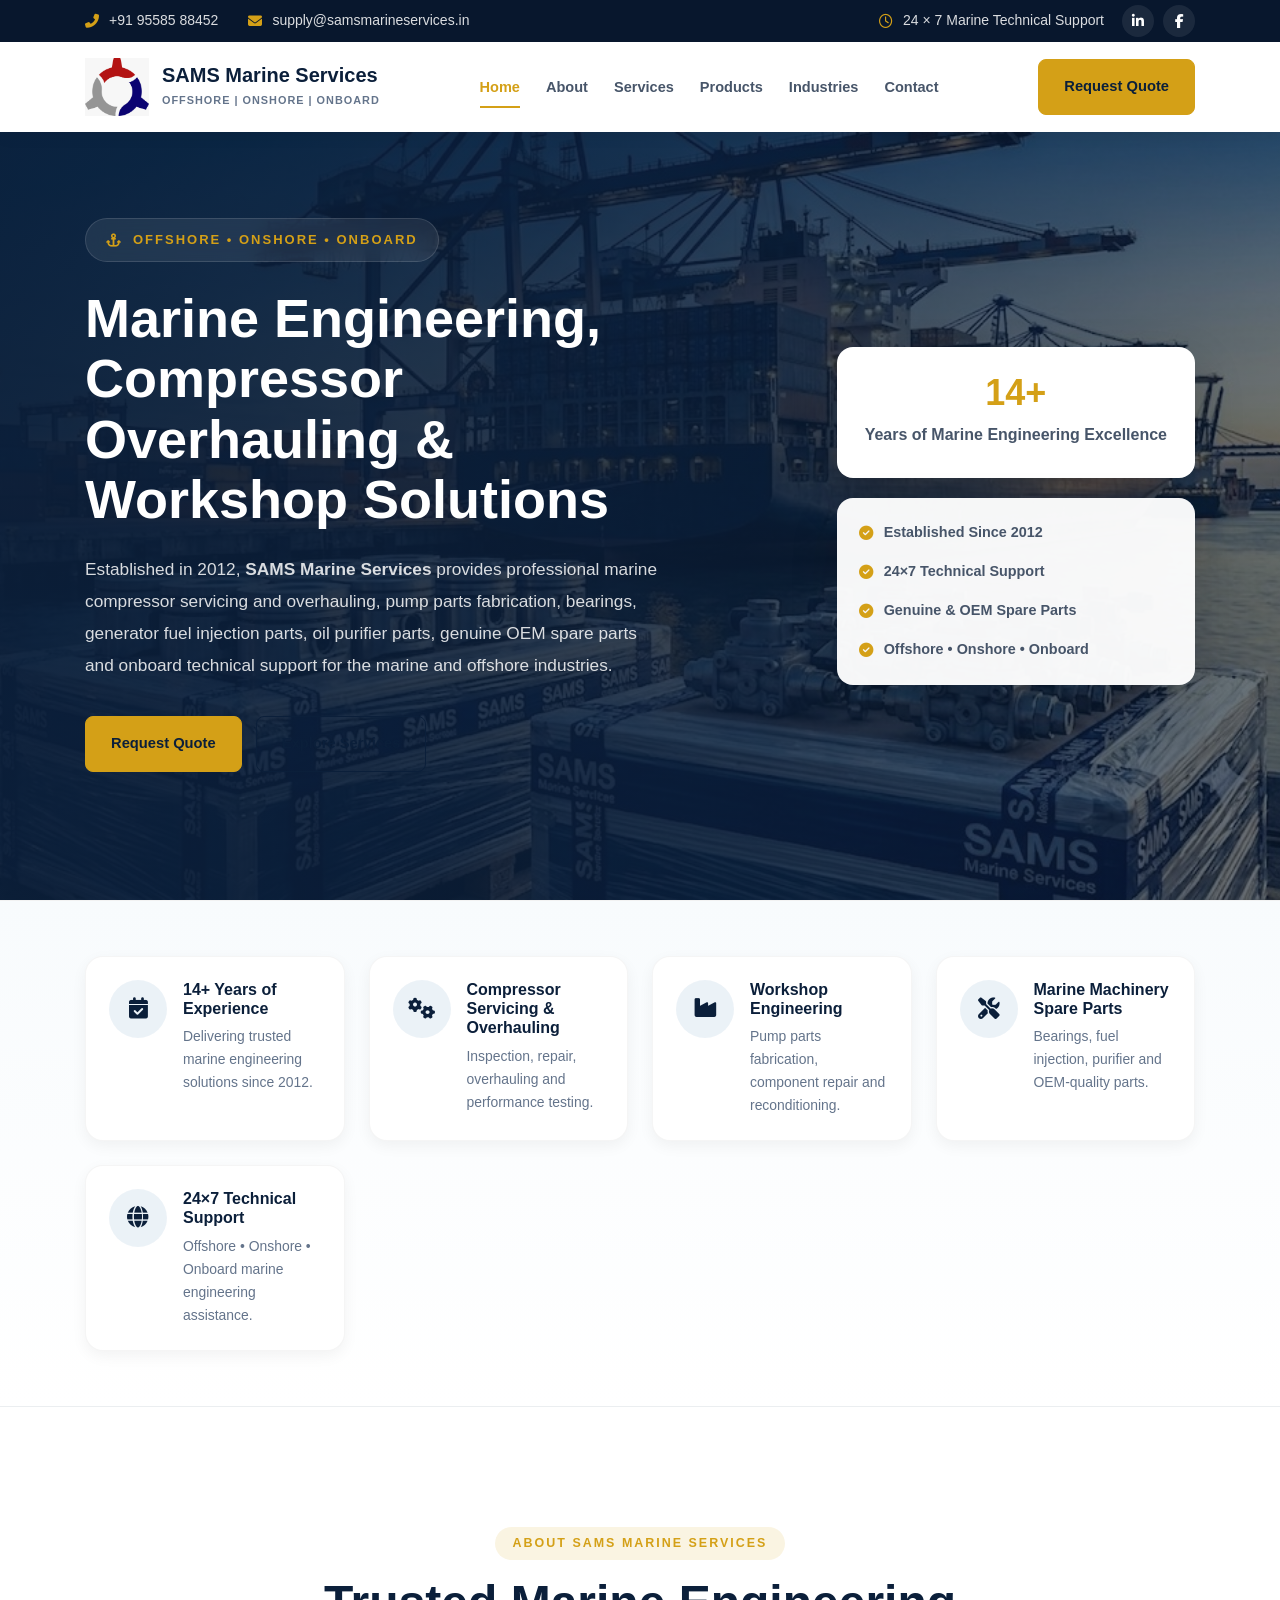
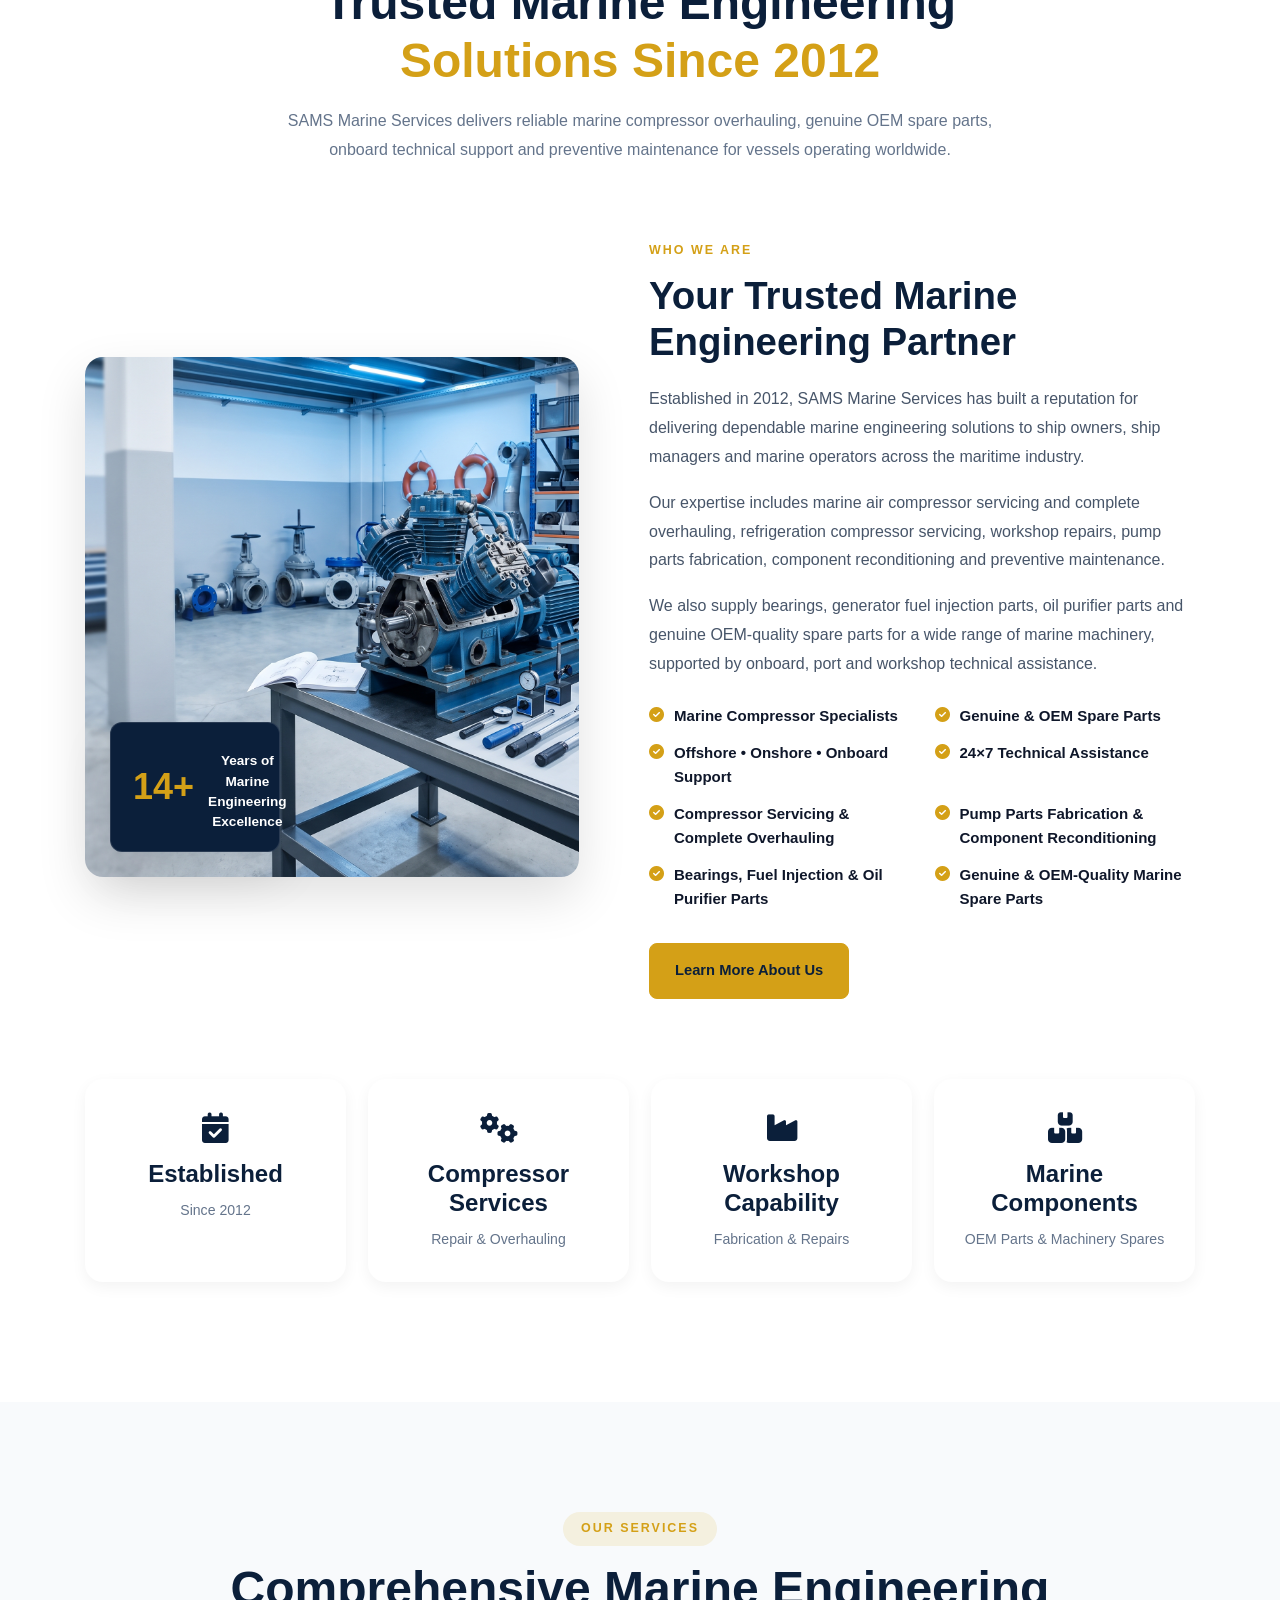
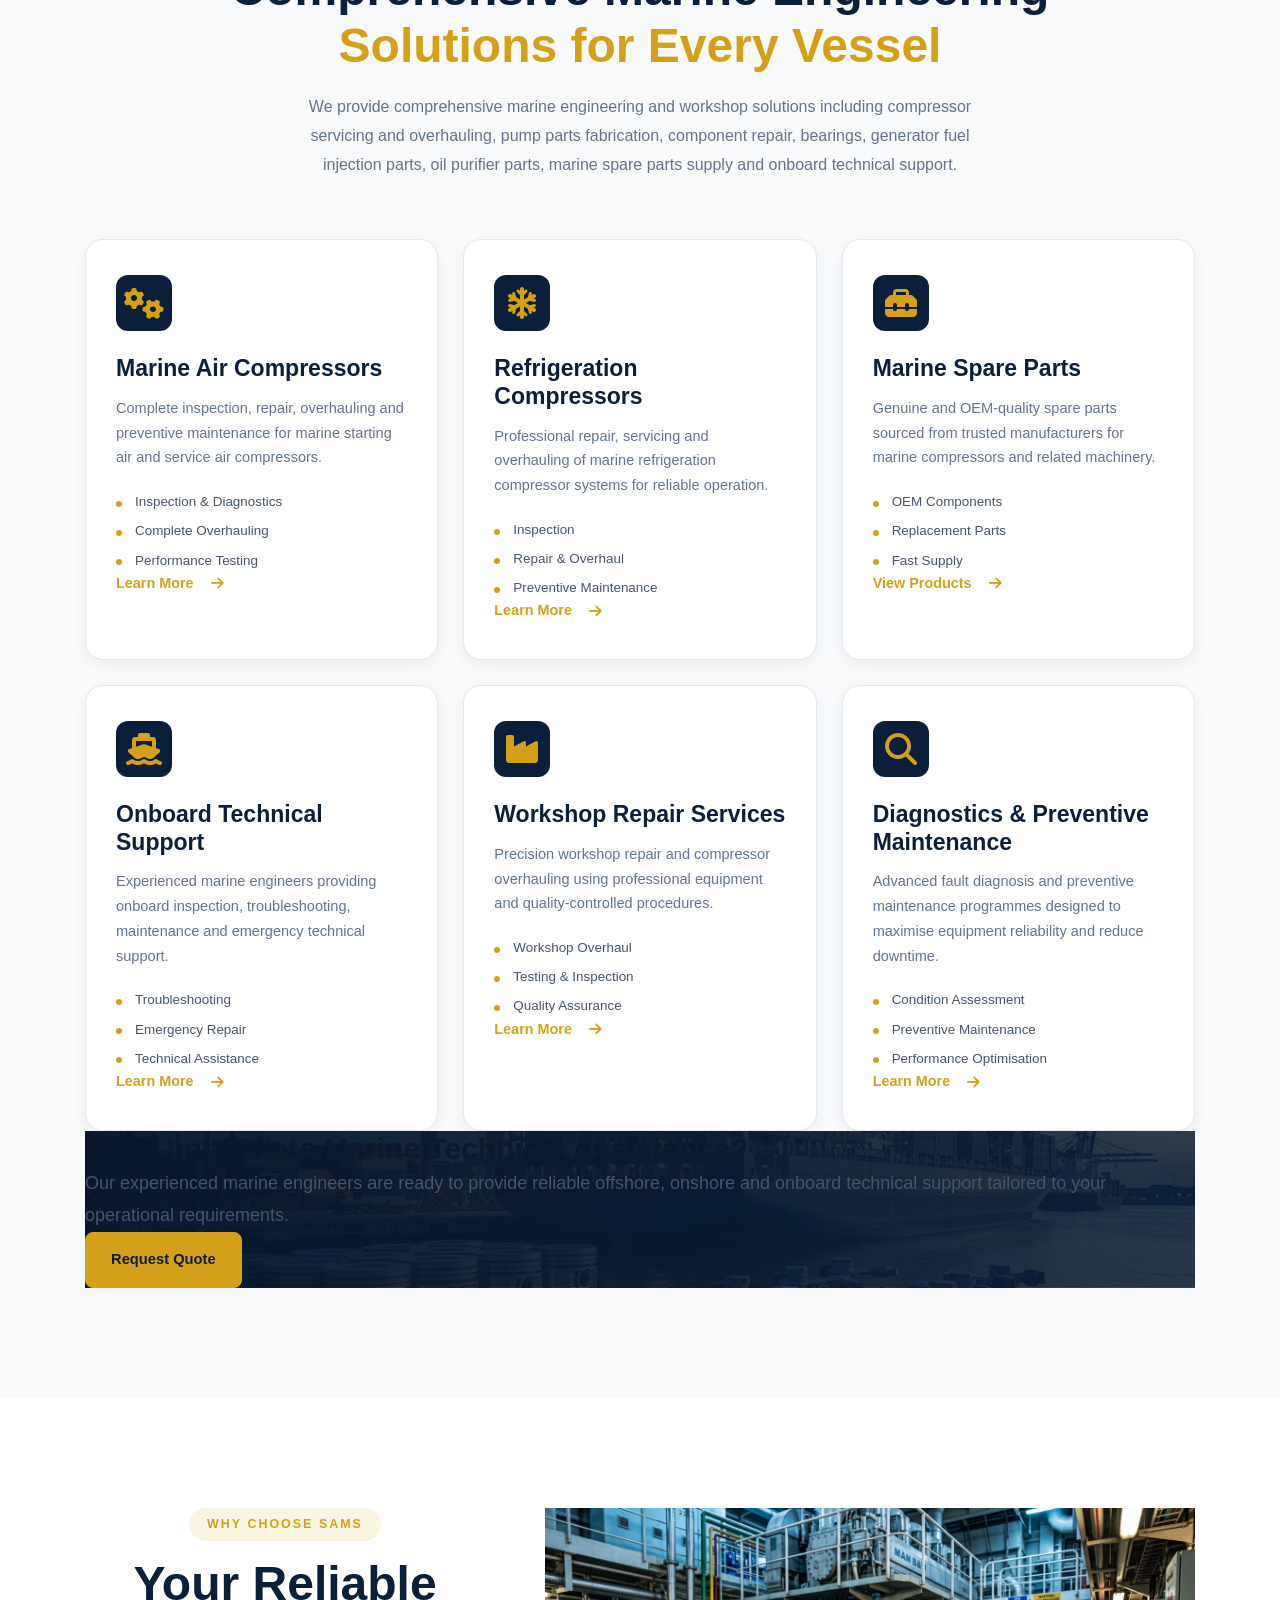
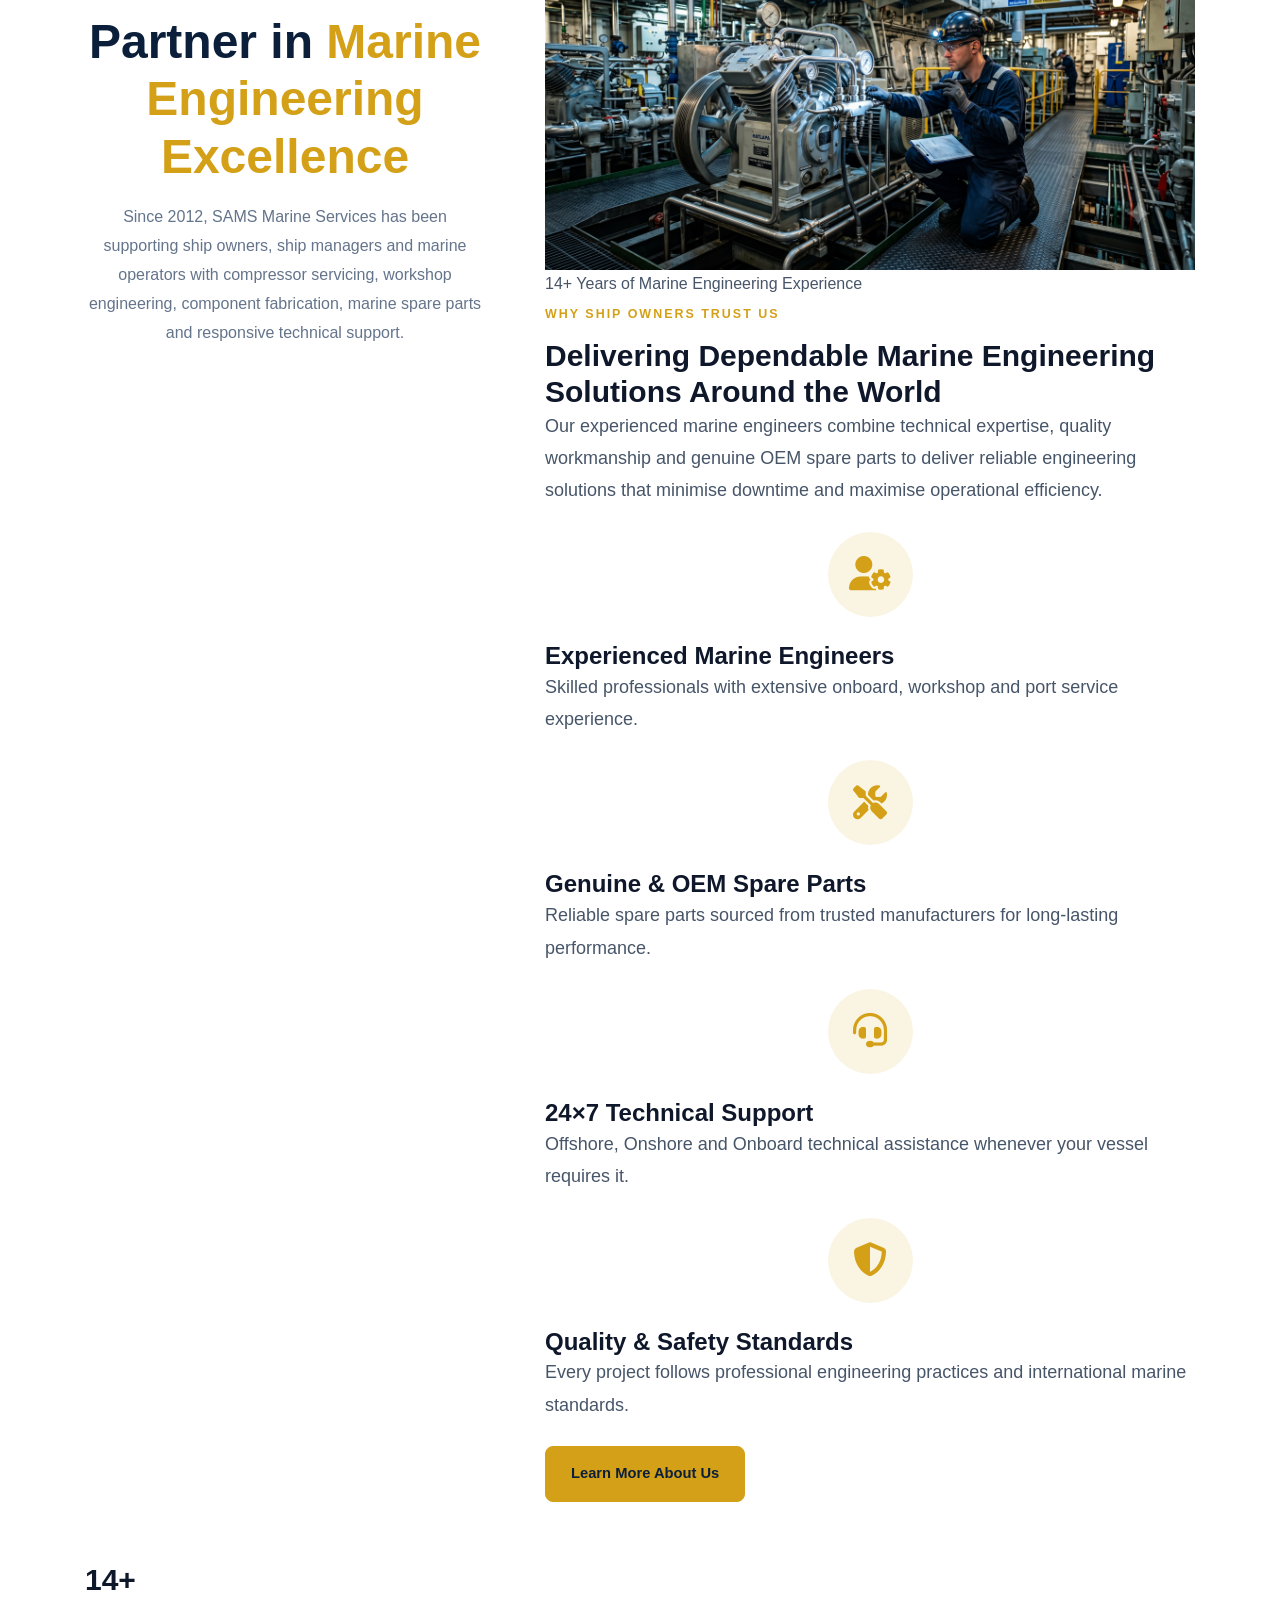
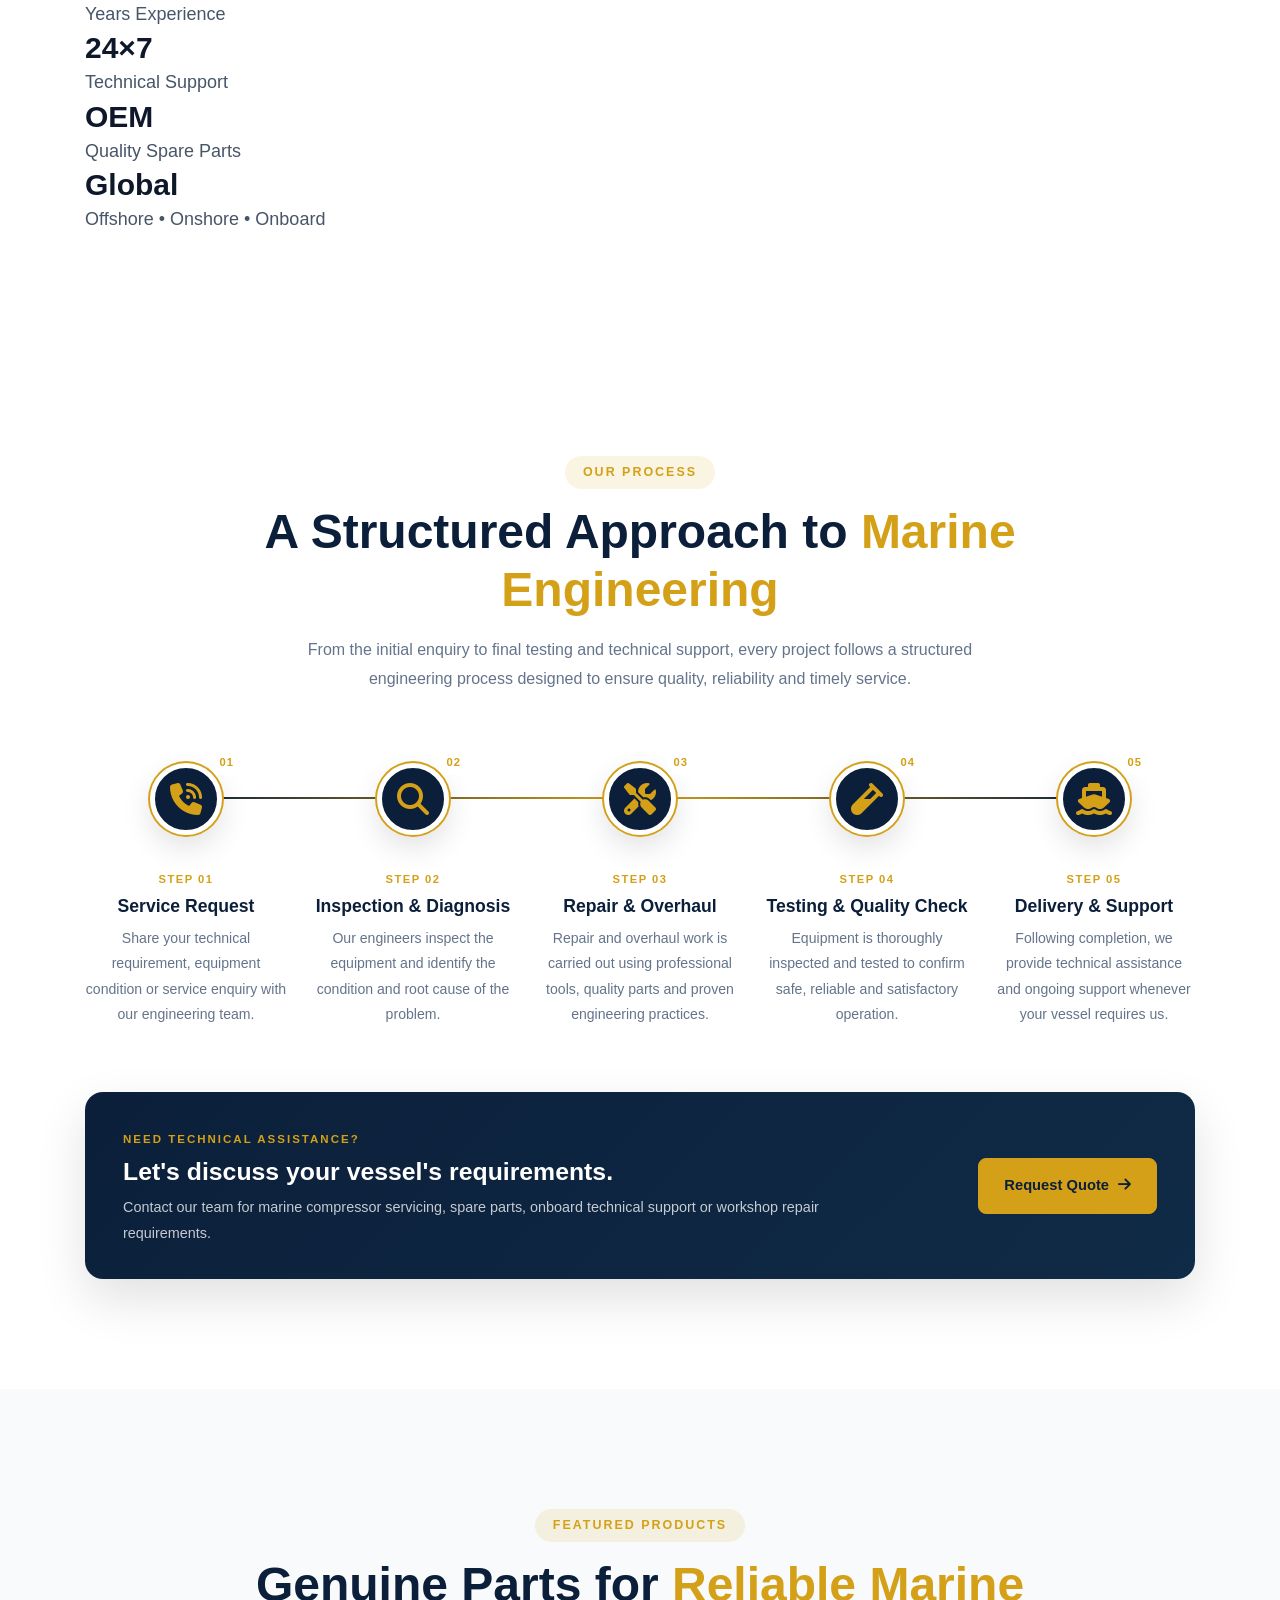
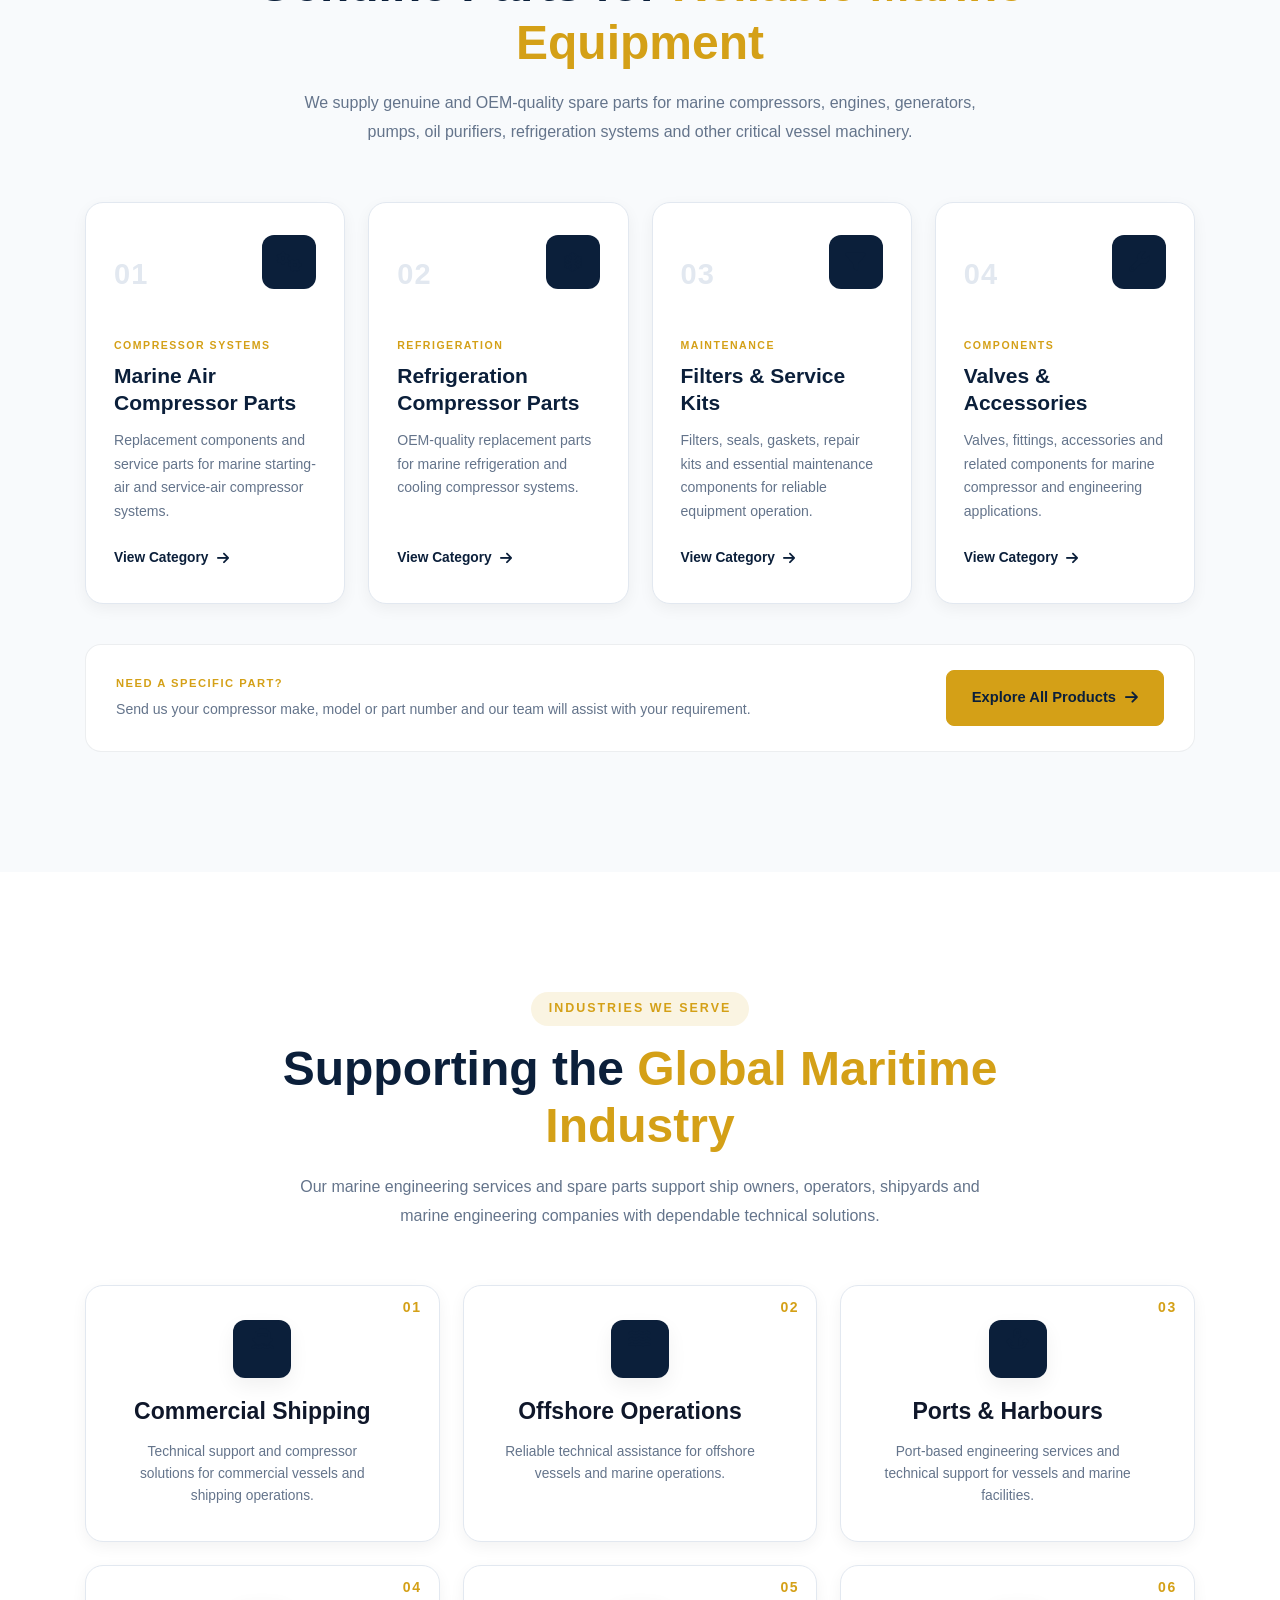
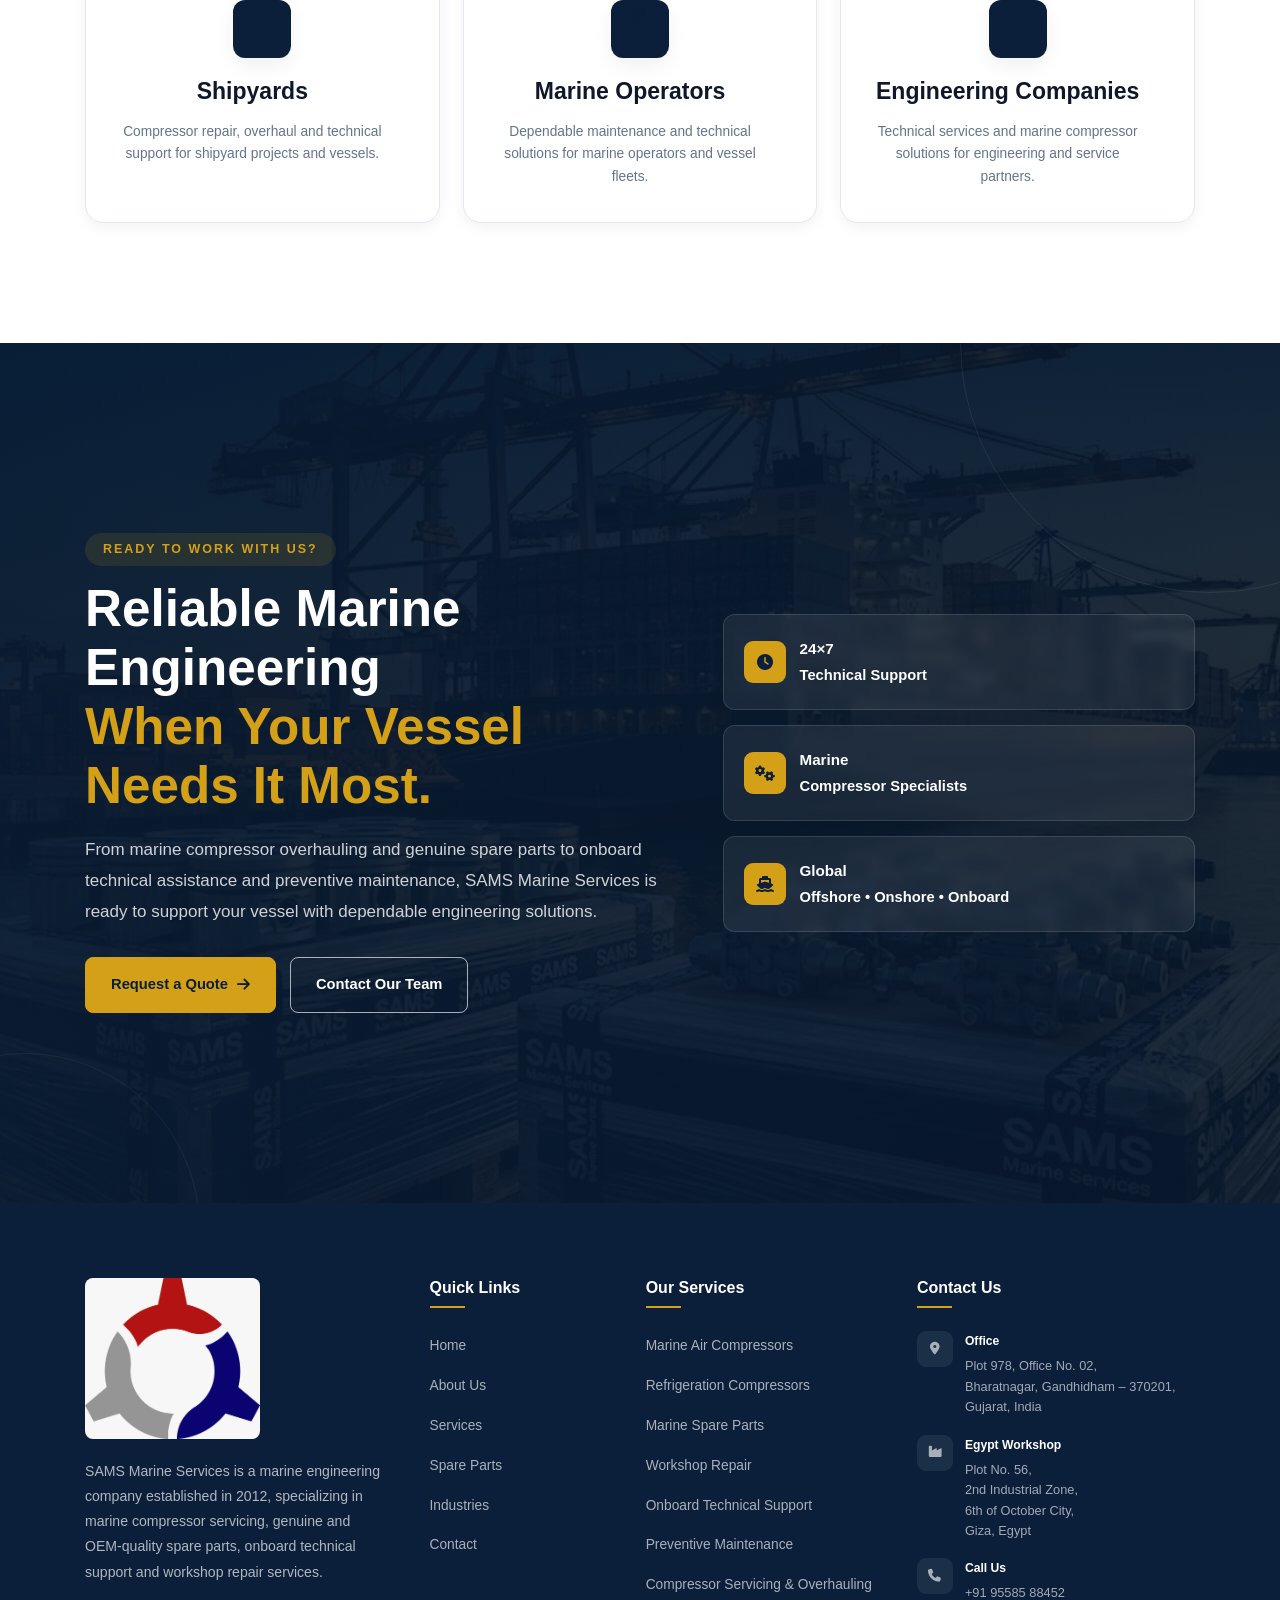
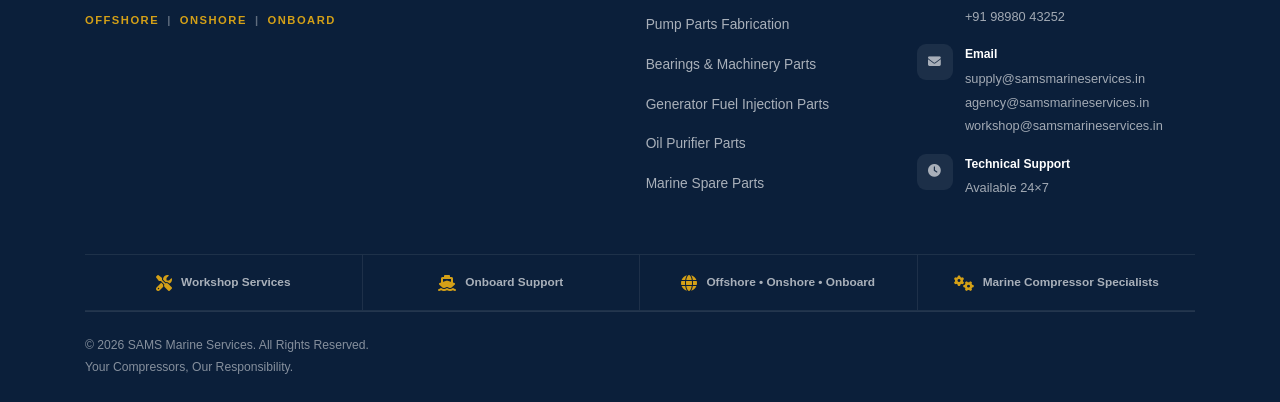
==== commit 9456a4c8: "Add contact & industries pages; new pages CSS & JS Add complete Contact and Industries pages and pag" ====
--- a/index.html
+++ b/index.html
@@ -1,6 +1,7 @@
 <!doctype html>
 <html lang="en">
-  <head>
+
+<head>
     <!-- Meta -->
     <meta charset="UTF-8" />
     <meta name="viewport" content="width=device-width, initial-scale=1.0" />
@@ -9,15 +10,13 @@
 
     <!-- Title -->
     <title>
-      SAMS Marine Services | Marine Compressor Repair, Spare Parts & Technical
-      Services
+        SAMS Marine Services | Marine Compressor Repair, Spare Parts & Technical
+        Services
     </title>
 
     <!-- SEO -->
-    <meta
-      name="description"
-      content="SAMS Marine Services provides marine compressor overhauling, genuine spare parts, onboard technical support, refrigeration compressor repair, workshop services and marine engineering solutions worldwide."
-    />
+    <meta name="description"
+        content="SAMS Marine Services provides marine compressor overhauling, genuine spare parts, onboard technical support, refrigeration compressor repair, workshop services and marine engineering solutions worldwide." />
     <meta name="theme-color" content="#0B1F3A" />
 
     <!-- Favicon -->
@@ -48,14 +47,15 @@
 
 
     <link rel="canonical" href="https://www.samsmarineservices.in/" />
-  </head>
-  <body>
+</head>
+
+<body>
     <!-- ==========================================
                     PRELOADER
     =========================================== -->
 
     <div class="preloader">
-      <div class="loader"></div>
+        <div class="loader"></div>
     </div>
 
     <!-- ==========================================
@@ -63,267 +63,265 @@
     =========================================== -->
 
     <a href="#" class="back-to-top" id="backToTop">
-      <i class="fas fa-arrow-up"></i>
+        <i class="fas fa-arrow-up"></i>
     </a>
 
     <!-- =========================
      TOP BAR START
 ========================== -->
     <div class="top-bar">
-      <div class="container">
-        <!-- Left -->
-        <div class="topbar-left">
-          <div class="topbar-item">
-            <i class="fas fa-phone-alt"></i>
-            <a href="tel:+919558588452">+91 95585 88452</a>
-          </div>
-
-          <div class="topbar-item">
-            <i class="fas fa-envelope"></i>
-            <a href="mailto:supply@samsmarineservices.in">
-              supply@samsmarineservices.in
-            </a>
-          </div>
+        <div class="container">
+            <!-- Left -->
+            <div class="topbar-left">
+                <div class="topbar-item">
+                    <i class="fas fa-phone-alt"></i>
+                    <a href="tel:+919558588452">+91 95585 88452</a>
+                </div>
+
+                <div class="topbar-item">
+                    <i class="fas fa-envelope"></i>
+                    <a href="mailto:supply@samsmarineservices.in">
+                        supply@samsmarineservices.in
+                    </a>
+                </div>
+            </div>
+
+            <!-- Right -->
+            <div class="topbar-right">
+                <div class="topbar-item">
+                    <i class="far fa-clock"></i>
+                    <span>24 × 7 Marine Technical Support</span>
+                </div>
+
+                <div class="topbar-social">
+                    <a href="#" aria-label="LinkedIn">
+                        <i class="fab fa-linkedin-in"></i>
+                    </a>
+
+                    <a href="#" aria-label="Facebook">
+                        <i class="fab fa-facebook-f"></i>
+                    </a>
+                </div>
+            </div>
         </div>
-
-        <!-- Right -->
-        <div class="topbar-right">
-          <div class="topbar-item">
-            <i class="far fa-clock"></i>
-            <span>24 × 7 Marine Technical Support</span>
-          </div>
-
-          <div class="topbar-social">
-            <a href="#" aria-label="LinkedIn">
-              <i class="fab fa-linkedin-in"></i>
-            </a>
-
-            <a href="#" aria-label="Facebook">
-              <i class="fab fa-facebook-f"></i>
-            </a>
-          </div>
-        </div>
-      </div>
     </div>
     <!-- =========================
      TOP BAR END
 ========================== -->
-<!-- ==================================================
+    <!-- ==================================================
      HEADER START
 ================================================== -->
-<header class="site-header">
-
-    <nav class="navbar" aria-label="Primary Navigation">
-
-        <div class="container">
-
-            <!-- =========================
+    <header class="site-header">
+
+        <nav class="navbar" aria-label="Primary Navigation">
+
+            <div class="container">
+
+                <!-- =========================
                  BRAND
             ========================== -->
-            <div class="brand">
-
-                <a href="index.html" class="logo">
-
-                    <img src="assets/images/logo/LOGO.jpeg"
-                        alt="SAMS Marine Services Logo">
-
-                </a>
-
-                <div class="brand-info">
-
-                    <h1 class="company-name">
-                        SAMS Marine Services
-                    </h1>
-
-                    <span class="company-tagline">
-                        OFFSHORE | ONSHORE | ONBOARD
-                    </span>
-
-                </div>
-
-            </div>
-
-            <!-- =========================
+                <div class="brand">
+
+                    <a href="index.html" class="logo">
+
+                        <img src="assets/images/logo/LOGO.jpeg" alt="SAMS Marine Services Logo">
+
+                    </a>
+
+                    <div class="brand-info">
+
+                        <h1 class="company-name">
+                            SAMS Marine Services
+                        </h1>
+
+                        <span class="company-tagline">
+                            OFFSHORE | ONSHORE | ONBOARD
+                        </span>
+
+                    </div>
+
+                </div>
+
+                <!-- =========================
                  NAVIGATION
             ========================== -->
-            <ul class="nav-menu">
-
-                <li class="nav-item">
-                    <a href="index.html" class="nav-link active">
-                        Home
-                    </a>
-                </li>
-
-                <li class="nav-item">
-                    <a href="about.html" class="nav-link">
-                        About
-                    </a>
-                </li>
-
-                <li class="nav-item">
-                    <a href="services.html" class="nav-link">
-                        Services
-                    </a>
-                </li>
-
-                <li class="nav-item">
-                    <a href="products.html" class="nav-link">
-                        Products
-                    </a>
-                </li>
-
-                <li class="nav-item">
-                    <a href="industries.html" class="nav-link">
-                        Industries
-                    </a>
-                </li>
-
-                <li class="nav-item">
-                    <a href="contact.html" class="nav-link">
-                        Contact
-                    </a>
-                </li>
-
-            </ul>
-
-            <!-- =========================
+                <ul class="nav-menu">
+
+                    <li class="nav-item">
+                        <a href="index.html" class="nav-link active">
+                            Home
+                        </a>
+                    </li>
+
+                    <li class="nav-item">
+                        <a href="about.html" class="nav-link">
+                            About
+                        </a>
+                    </li>
+
+                    <li class="nav-item">
+                        <a href="services.html" class="nav-link">
+                            Services
+                        </a>
+                    </li>
+
+                    <li class="nav-item">
+                        <a href="products.html" class="nav-link">
+                            Products
+                        </a>
+                    </li>
+
+                    <li class="nav-item">
+                        <a href="industries.html" class="nav-link">
+                            Industries
+                        </a>
+                    </li>
+
+                    <li class="nav-item">
+                        <a href="contact.html" class="nav-link">
+                            Contact
+                        </a>
+                    </li>
+
+                </ul>
+
+                <!-- =========================
                  RIGHT SIDE
             ========================== -->
-            <div class="nav-actions">
-
-                <a href="request-quote.html" class="btn btn-primary">
-
-                    Request Quote
-
-                </a>
-              <button class="mobile-toggle" id="mobileToggle" aria-label="Toggle Navigation"> 
-                <span></span>
-                 <span></span>
-                  <span></span>
-              </button>
+                <div class="nav-actions">
+
+                    <a href="request-quote.html" class="btn btn-primary">
+
+                        Request Quote
+
+                    </a>
+                    <button class="mobile-toggle" id="mobileToggle" aria-label="Toggle Navigation">
+                        <span></span>
+                        <span></span>
+                        <span></span>
+                    </button>
+                </div>
+
             </div>
 
-        </div>
-
-    </nav>
-
-</header>
-<!-- ==================================================
+        </nav>
+
+    </header>
+    <!-- ==================================================
      HEADER END
 ================================================== -->
 
-<!-- ==================================================
+    <!-- ==================================================
      HERO SECTION START
 ================================================== -->
-<section class="hero" id="home">
-
-    <!-- Hero Background Overlay -->
-    <div class="hero-overlay"></div>
-
-    <div class="container">
-
-        <div class="hero-wrapper">
-
-            <!-- =========================
+    <section class="hero" id="home">
+
+        <!-- Hero Background Overlay -->
+        <div class="hero-overlay"></div>
+
+        <div class="container">
+
+            <div class="hero-wrapper">
+
+                <!-- =========================
                  HERO CONTENT
             ========================== -->
-            <div class="hero-content">
-
-                <span class="hero-tag">
-                    <i class="fas fa-anchor"></i>
-                    OFFSHORE • ONSHORE • ONBOARD
-                </span>
-
-                <h1 class="hero-title">
-                    Trusted Marine Compressor Repair,
-                    Overhauling & Technical Services
-                </h1>
-
-                <p class="hero-description">
-
-                    Established in 2012, <strong>SAMS Marine Services</strong>
-                    provides professional marine compressor overhauling,
-                    genuine OEM spare parts supply, onboard technical support,
-                    and engineering solutions that help ship owners,
-                    ship managers, and marine operators reduce downtime,
-                    improve operational reliability, and maintain
-                    safe vessel performance.
-
-                </p>
-
-                <!-- Hero Buttons -->
-                <div class="hero-buttons">
-
-                    <a href="request-quote.html"
-                       class="btn btn-primary">
-
-                        Request Quote
-
-                    </a>
-
-                    <a href="#services"
-                       class="btn btn-outline">
-
-                        Explore Services
-
-                    </a>
-
-                </div>
-
-            </div>
-
-            <!-- =========================
+                <div class="hero-content">
+
+                    <span class="hero-tag">
+                        <i class="fas fa-anchor"></i>
+                        OFFSHORE • ONSHORE • ONBOARD
+                    </span>
+
+                    <h1 class="hero-title">
+                        Marine Engineering, Compressor Overhauling
+                        & Workshop Solutions
+                    </h1>
+
+                    <p class="hero-description">
+
+                        Established in 2012, <strong>SAMS Marine Services</strong>
+                        provides professional marine compressor servicing and
+                        overhauling, pump parts fabrication, bearings, generator
+                        fuel injection parts, oil purifier parts, genuine OEM
+                        spare parts and onboard technical support for the marine
+                        and offshore industries.
+
+                    </p>
+
+                    <!-- Hero Buttons -->
+                    <div class="hero-buttons">
+
+                        <a href="request-quote.html" class="btn btn-primary">
+
+                            Request Quote
+
+                        </a>
+
+                        <a href="#services" class="btn btn-outline">
+
+                            Explore Services
+
+                        </a>
+
+                    </div>
+
+                </div>
+
+                <!-- =========================
                  HERO RIGHT
             ========================== -->
-            <div class="hero-right">
-
-                <div class="experience-card">
-
-                    <span class="experience-number">
-
-                        14+
-
-                    </span>
-
-                    <span class="experience-title">
-
-                        Years of Marine Engineering Excellence
-
-                    </span>
-
-                </div>
-
-                <div class="hero-highlights">
-
-                    <div class="highlight-item">
-
-                        <i class="fas fa-check-circle"></i>
-
-                        <span>Established Since 2012</span>
-
-                    </div>
-
-                    <div class="highlight-item">
-
-                        <i class="fas fa-check-circle"></i>
-
-                        <span>24×7 Technical Support</span>
-
-                    </div>
-
-                    <div class="highlight-item">
-
-                        <i class="fas fa-check-circle"></i>
-
-                        <span>Genuine & OEM Spare Parts</span>
-
-                    </div>
-
-                    <div class="highlight-item">
-
-                        <i class="fas fa-check-circle"></i>
-
-                        <span>Offshore • Onshore • Onboard</span>
+                <div class="hero-right">
+
+                    <div class="experience-card">
+
+                        <span class="experience-number">
+
+                            14+
+
+                        </span>
+
+                        <span class="experience-title">
+
+                            Years of Marine Engineering Excellence
+
+                        </span>
+
+                    </div>
+
+                    <div class="hero-highlights">
+
+                        <div class="highlight-item">
+
+                            <i class="fas fa-check-circle"></i>
+
+                            <span>Established Since 2012</span>
+
+                        </div>
+
+                        <div class="highlight-item">
+
+                            <i class="fas fa-check-circle"></i>
+
+                            <span>24×7 Technical Support</span>
+
+                        </div>
+
+                        <div class="highlight-item">
+
+                            <i class="fas fa-check-circle"></i>
+
+                            <span>Genuine & OEM Spare Parts</span>
+
+                        </div>
+
+                        <div class="highlight-item">
+
+                            <i class="fas fa-check-circle"></i>
+
+                            <span>Offshore • Onshore • Onboard</span>
+
+                        </div>
 
                     </div>
 
@@ -333,2156 +331,2261 @@
 
         </div>
 
-    </div>
-
-</section>
-<!-- ==================================================
+    </section>
+    <!-- ==================================================
      HERO SECTION END
 ================================================== -->
 
 
 
-<!-- ==================================================
+    <!-- ==================================================
      TRUST STRIP START
 ================================================== -->
-<section class="trust-strip">
-
-    <div class="container">
-
-        <div class="trust-grid">
-
-            <!-- Experience -->
-            <div class="trust-item">
-
-                <div class="trust-icon">
-                    <i class="fas fa-calendar-check"></i>
-                </div>
-
-                <div class="trust-content">
-
-                    <h4>14+ Years of Experience</h4>
-
-                    <p>
-                        Delivering trusted marine engineering solutions since 2012.
-                    </p>
+    <section class="trust-strip">
+
+        <div class="container">
+
+            <div class="trust-grid">
+
+                <!-- Experience -->
+                <div class="trust-item">
+
+                    <div class="trust-icon">
+                        <i class="fas fa-calendar-check"></i>
+                    </div>
+
+                    <div class="trust-content">
+
+                        <h4>14+ Years of Experience</h4>
+
+                        <p>
+                            Delivering trusted marine engineering solutions since 2012.
+                        </p>
+
+                    </div>
+
+                </div>
+
+
+                <!-- Compressor -->
+                <div class="trust-item">
+
+                    <div class="trust-icon">
+                        <i class="fas fa-cogs"></i>
+                    </div>
+
+                    <div class="trust-content">
+
+                        <h4>Compressor Servicing & Overhauling</h4>
+
+                        <p>
+                            Inspection, repair, overhauling and performance testing.
+                        </p>
+
+                    </div>
+
+                </div>
+
+
+                <!-- Workshop -->
+                <div class="trust-item">
+
+                    <div class="trust-icon">
+                        <i class="fas fa-industry"></i>
+                    </div>
+
+                    <div class="trust-content">
+
+                        <h4>Workshop Engineering</h4>
+
+                        <p>
+                            Pump parts fabrication, component repair and reconditioning.
+                        </p>
+
+                    </div>
+
+                </div>
+
+
+                <!-- Parts -->
+                <div class="trust-item">
+
+                    <div class="trust-icon">
+                        <i class="fas fa-tools"></i>
+                    </div>
+
+                    <div class="trust-content">
+
+                        <h4>Marine Machinery Spare Parts</h4>
+
+                        <p>
+                            Bearings, fuel injection, purifier and OEM-quality parts.
+                        </p>
+
+                    </div>
+
+                </div>
+                <!-- Support -->
+                <div class="trust-item">
+
+                    <div class="trust-icon">
+                        <i class="fas fa-globe"></i>
+                    </div>
+
+                    <div class="trust-content">
+
+                        <h4>24×7 Technical Support</h4>
+
+                        <p>
+                            Offshore • Onshore • Onboard marine engineering assistance.
+                        </p>
+
+                    </div>
 
                 </div>
 
             </div>
 
-            <!-- Compressor Expertise -->
-            <div class="trust-item">
-
-                <div class="trust-icon">
-                    <i class="fas fa-cogs"></i>
-                </div>
-
-                <div class="trust-content">
-
-                    <h4>Marine Compressor Specialists</h4>
-
-                    <p>
-                        Inspection, repair, overhauling and preventive maintenance.
-                    </p>
-
-                </div>
-
-            </div>
-
-            <!-- Spare Parts -->
-            <div class="trust-item">
-
-                <div class="trust-icon">
-                    <i class="fas fa-tools"></i>
-                </div>
-
-                <div class="trust-content">
-
-                    <h4>Genuine & OEM Spare Parts</h4>
-
-                    <p>
-                        Quality replacement parts from trusted manufacturers.
-                    </p>
-
-                </div>
-
-            </div>
-
-            <!-- Support -->
-            <div class="trust-item">
-
-                <div class="trust-icon">
-                    <i class="fas fa-globe"></i>
-                </div>
-
-                <div class="trust-content">
-
-                    <h4>24×7 Technical Support</h4>
-
-                    <p>
-                        Offshore • Onshore • Onboard marine engineering assistance.
-                    </p>
-
-                </div>
-
-            </div>
-
         </div>
 
-    </div>
-
-</section>
-<!-- ==================================================
+    </section>
+    <!-- ==================================================
      TRUST STRIP END
 ================================================== -->
 
 
-<!-- ==================================================
+    <!-- ==================================================
      ABOUT US SECTION START
 ================================================== -->
-<section class="about section-padding" id="about">
-
-    <div class="container">
-
-        <!-- ==========================
+    <section class="about section-padding" id="about">
+
+        <div class="container">
+
+            <!-- ==========================
              SECTION HEADER
         =========================== -->
 
-        <div class="section-header">
-
-            <span class="section-tag">
-                ABOUT SAMS MARINE SERVICES
-            </span>
-
-            <h2>
-                Trusted Marine Engineering
-                <span>Solutions Since 2012</span>
-            </h2>
-
-            <p>
-
-                SAMS Marine Services delivers reliable marine compressor
-                overhauling, genuine OEM spare parts, onboard technical
-                support and preventive maintenance for vessels operating
-                worldwide.
-
-            </p>
-
-        </div>
-
-        <!-- ==========================
+            <div class="section-header">
+
+                <span class="section-tag">
+                    ABOUT SAMS MARINE SERVICES
+                </span>
+
+                <h2>
+                    Trusted Marine Engineering
+                    <span>Solutions Since 2012</span>
+                </h2>
+
+                <p>
+
+                    SAMS Marine Services delivers reliable marine compressor
+                    overhauling, genuine OEM spare parts, onboard technical
+                    support and preventive maintenance for vessels operating
+                    worldwide.
+
+                </p>
+
+            </div>
+
+            <!-- ==========================
              ABOUT CONTENT
         =========================== -->
 
-        <div class="about-wrapper">
-
-            <!-- LEFT SIDE -->
-
-            <div class="about-image">
-
-                <img
-                    src="assets/images/about/about-workshop.png"
-                    alt="Marine Compressor Workshop">
-
-                <!-- Experience Badge -->
-
-                <div class="experience-badge">
-
-                    <span class="experience-number">
-                        14+
+            <div class="about-wrapper">
+
+                <!-- LEFT SIDE -->
+
+                <div class="about-image">
+
+                    <img src="assets/images/about/about-workshop.png" alt="Marine Compressor Workshop">
+
+                    <!-- Experience Badge -->
+
+                    <div class="experience-badge">
+
+                        <span class="experience-number">
+                            14+
+                        </span>
+
+                        <span class="experience-text">
+                            Years of Marine
+                            Engineering Excellence
+                        </span>
+
+                    </div>
+
+                </div>
+
+                <!-- RIGHT SIDE -->
+
+                <div class="about-content">
+
+                    <span class="content-tag">
+                        WHO WE ARE
                     </span>
 
-                    <span class="experience-text">
-                        Years of Marine
-                        Engineering Excellence
-                    </span>
+                    <h3>
+
+                        Your Trusted Marine Engineering Partner
+
+                    </h3>
+
+                    <p>
+
+                        Established in 2012, SAMS Marine Services has built a
+                        reputation for delivering dependable marine engineering
+                        solutions to ship owners, ship managers and marine
+                        operators across the maritime industry.
+
+                    </p>
+                    <p>
+
+                        Our expertise includes marine air compressor servicing
+                        and complete overhauling, refrigeration compressor
+                        servicing, workshop repairs, pump parts fabrication,
+                        component reconditioning and preventive maintenance.
+
+                    </p>
+
+                    <p>
+
+                        We also supply bearings, generator fuel injection parts,
+                        oil purifier parts and genuine OEM-quality spare parts
+                        for a wide range of marine machinery, supported by
+                        onboard, port and workshop technical assistance.
+
+                    </p>
+                    <!-- Features -->
+
+                    <div class="about-list">
+
+                        <div class="about-item">
+
+                            <i class="fas fa-check-circle"></i>
+
+                            <span>
+                                Marine Compressor Specialists
+                            </span>
+
+                        </div>
+
+                        <div class="about-item">
+
+                            <i class="fas fa-check-circle"></i>
+
+                            <span>
+                                Genuine & OEM Spare Parts
+                            </span>
+
+                        </div>
+
+                        <div class="about-item">
+
+                            <i class="fas fa-check-circle"></i>
+
+                            <span>
+                                Offshore • Onshore • Onboard Support
+                            </span>
+
+                        </div>
+
+                        <div class="about-item">
+
+                            <i class="fas fa-check-circle"></i>
+
+                            <span>
+                                24×7 Technical Assistance
+                            </span>
+
+                        </div>
+
+                        <div class="about-item">
+
+                            <i class="fas fa-check-circle"></i>
+
+                            <span>
+                                Compressor Servicing & Complete Overhauling
+                            </span>
+
+                        </div>
+
+
+                        <div class="about-item">
+
+                            <i class="fas fa-check-circle"></i>
+
+                            <span>
+                                Pump Parts Fabrication & Component Reconditioning
+                            </span>
+
+                        </div>
+
+
+                        <div class="about-item">
+
+                            <i class="fas fa-check-circle"></i>
+
+                            <span>
+                                Bearings, Fuel Injection & Oil Purifier Parts
+                            </span>
+
+                        </div>
+
+
+                        <div class="about-item">
+
+                            <i class="fas fa-check-circle"></i>
+
+                            <span>
+                                Genuine & OEM-Quality Marine Spare Parts
+                            </span>
+
+                        </div>
+
+                    </div>
+
+                    <div class="about-buttons">
+
+                        <a href="about.html" class="btn btn-primary">
+
+                            Learn More About Us
+
+                        </a>
+
+                    </div>
 
                 </div>
 
             </div>
 
-            <!-- RIGHT SIDE -->
-
-            <div class="about-content">
-
-                <span class="content-tag">
-                    WHO WE ARE
-                </span>
-
-                <h3>
-
-                    Your Trusted Marine Engineering Partner
-
-                </h3>
-
-                <p>
-
-                    Established in 2012, SAMS Marine Services has built a
-                    reputation for delivering dependable marine engineering
-                    solutions to ship owners, ship managers and marine
-                    operators across the maritime industry.
-
-                </p>
-
-                <p>
-
-                    Our expertise includes marine air compressor overhauling,
-                    refrigeration compressor servicing, genuine OEM spare
-                    parts supply, onboard troubleshooting, workshop repairs,
-                    inspections and preventive maintenance designed to
-                    minimise vessel downtime and maximise operational
-                    reliability.
-
-                </p>
-
-                <!-- Features -->
-
-                <div class="about-list">
-
-                    <div class="about-item">
-
-                        <i class="fas fa-check-circle"></i>
-
-                        <span>
-                            Marine Compressor Specialists
-                        </span>
-
-                    </div>
-
-                    <div class="about-item">
-
-                        <i class="fas fa-check-circle"></i>
-
-                        <span>
-                            Genuine & OEM Spare Parts
-                        </span>
-
-                    </div>
-
-                    <div class="about-item">
-
-                        <i class="fas fa-check-circle"></i>
-
-                        <span>
-                            Offshore • Onshore • Onboard Support
-                        </span>
-
-                    </div>
-
-                    <div class="about-item">
-
-                        <i class="fas fa-check-circle"></i>
-
-                        <span>
-                            24×7 Technical Assistance
-                        </span>
-
-                    </div>
-
-                </div>
-
-                <div class="about-buttons">
-
-                    <a
-                        href="about.html"
-                        class="btn btn-primary">
-
-                        Learn More About Us
-
-                    </a>
-
-                </div>
-
-            </div>
-
-        </div>
-
-        <!-- ==========================
+            <!-- ==========================
              CORE STRENGTHS
         =========================== -->
 
-        <div class="about-features">
-
-            <div class="feature-card">
-
-                <i class="fas fa-calendar-check"></i>
-
-                <h4>Established</h4>
-
-                <p>Since 2012</p>
+            <div class="about-features">
+
+                <div class="feature-card">
+
+                    <i class="fas fa-calendar-check"></i>
+
+                    <h4>Established</h4>
+
+                    <p>Since 2012</p>
+
+                </div>
+
+
+                <div class="feature-card">
+
+                    <i class="fas fa-cogs"></i>
+
+                    <h4>Compressor Services</h4>
+
+                    <p>Repair & Overhauling</p>
+
+                </div>
+
+
+                <div class="feature-card">
+
+                    <i class="fas fa-industry"></i>
+
+                    <h4>Workshop Capability</h4>
+
+                    <p>Fabrication & Repairs</p>
+
+                </div>
+
+
+                <div class="feature-card">
+
+                    <i class="fas fa-boxes"></i>
+
+                    <h4>Marine Components</h4>
+
+                    <p>OEM Parts & Machinery Spares</p>
+
+                </div>
 
             </div>
-
-            <div class="feature-card">
-
-                <i class="fas fa-cogs"></i>
-
-                <h4>Specialization</h4>
-
-                <p>Marine Compressors</p>
-
-            </div>
-
-            <div class="feature-card">
-
-                <i class="fas fa-tools"></i>
-
-                <h4>Products</h4>
-
-                <p>Genuine & OEM Parts</p>
-
-            </div>
-
-            <div class="feature-card">
-
-                <i class="fas fa-headset"></i>
-
-                <h4>Support</h4>
-
-                <p>24×7 Worldwide Service</p>
-
-            </div>
-
         </div>
 
-    </div>
-
-</section>
-
-<!-- ==================================================
+    </section>
+
+    <!-- ==================================================
      ABOUT US SECTION END
 ================================================== -->
 
-<!-- ==================================================
+    <!-- ==================================================
      SERVICES SECTION START
 ================================================== -->
-<section class="services section-padding" id="services">
-
-    <div class="container">
-
-        <!-- ==========================
+    <section class="services section-padding" id="services">
+
+        <div class="container">
+
+            <!-- ==========================
              SECTION HEADER
         =========================== -->
 
-        <div class="section-header">
-
-            <span class="section-tag">
-                OUR SERVICES
-            </span>
-
-            <h2>
-                Comprehensive Marine Engineering
-                <span>Solutions for Every Vessel</span>
-            </h2>
-
-            <p>
-
-                We provide reliable marine engineering services, compressor
-                overhauling, genuine OEM spare parts, onboard technical support,
-                and preventive maintenance to help ship owners and operators
-                maximise equipment performance while minimising vessel downtime.
-
-            </p>
-
-        </div>
-
-        <!-- ==========================
+            <div class="section-header">
+
+                <span class="section-tag">
+                    OUR SERVICES
+                </span>
+
+                <h2>
+                    Comprehensive Marine Engineering
+                    <span>Solutions for Every Vessel</span>
+                </h2>
+                <p>
+
+                    We provide comprehensive marine engineering and workshop
+                    solutions including compressor servicing and overhauling,
+                    pump parts fabrication, component repair, bearings,
+                    generator fuel injection parts, oil purifier parts,
+                    marine spare parts supply and onboard technical support.
+
+                </p>
+
+            </div>
+
+            <!-- ==========================
              SERVICES GRID
         =========================== -->
 
-        <div class="services-grid">
-
-            <!-- Service 1 -->
-
-            <article class="service-card">
-
-                <div class="service-icon">
-                    <i class="fas fa-cogs"></i>
-                </div>
-
-                <h3>Marine Air Compressors</h3>
-
-                <p>
-
-                    Complete inspection, repair, overhauling and preventive
-                    maintenance for marine starting air and service air compressors.
-
-                </p>
-
-                <ul class="service-list">
-
-                    <li>Inspection & Diagnostics</li>
-
-                    <li>Complete Overhauling</li>
-
-                    <li>Performance Testing</li>
-
-                </ul>
-
-                <a href="services.html" class="service-link">
-
-                    Learn More
-
-                    <i class="fas fa-arrow-right"></i>
-
-                </a>
-
-            </article>
-
-            <!-- Service 2 -->
-
-            <article class="service-card">
-
-                <div class="service-icon">
-                    <i class="fas fa-snowflake"></i>
-                </div>
-
-                <h3>Refrigeration Compressors</h3>
-
-                <p>
-
-                    Professional repair, servicing and overhauling of marine
-                    refrigeration compressor systems for reliable operation.
-
-                </p>
-
-                <ul class="service-list">
-
-                    <li>Inspection</li>
-
-                    <li>Repair & Overhaul</li>
-
-                    <li>Preventive Maintenance</li>
-
-                </ul>
-
-                <a href="services.html" class="service-link">
-
-                    Learn More
-
-                    <i class="fas fa-arrow-right"></i>
-
-                </a>
-
-            </article>
-
-            <!-- Service 3 -->
-
-            <article class="service-card">
-
-                <div class="service-icon">
-                    <i class="fas fa-toolbox"></i>
-                </div>
-
-                <h3>Marine Spare Parts</h3>
-
-                <p>
-
-                    Genuine and OEM-quality spare parts sourced from trusted
-                    manufacturers for marine compressors and related machinery.
-
-                </p>
-
-                <ul class="service-list">
-
-                    <li>OEM Components</li>
-
-                    <li>Replacement Parts</li>
-
-                    <li>Fast Supply</li>
-
-                </ul>
-
-                <a href="products.html" class="service-link">
-
-                    View Products
-
-                    <i class="fas fa-arrow-right"></i>
-
-                </a>
-
-            </article>
-
-            <!-- Service 4 -->
-
-            <article class="service-card">
-
-                <div class="service-icon">
-                    <i class="fas fa-ship"></i>
-                </div>
-
-                <h3>Onboard Technical Support</h3>
-
-                <p>
-
-                    Experienced marine engineers providing onboard inspection,
-                    troubleshooting, maintenance and emergency technical support.
-
-                </p>
-
-                <ul class="service-list">
-
-                    <li>Troubleshooting</li>
-
-                    <li>Emergency Repair</li>
-
-                    <li>Technical Assistance</li>
-
-                </ul>
-
-                <a href="services.html" class="service-link">
-
-                    Learn More
-
-                    <i class="fas fa-arrow-right"></i>
-
-                </a>
-
-            </article>
-
-            <!-- Service 5 -->
-
-            <article class="service-card">
-
-                <div class="service-icon">
-                    <i class="fas fa-industry"></i>
-                </div>
-
-                <h3>Workshop Repair Services</h3>
-
-                <p>
-
-                    Precision workshop repair and compressor overhauling using
-                    professional equipment and quality-controlled procedures.
-
-                </p>
-
-                <ul class="service-list">
-
-                    <li>Workshop Overhaul</li>
-
-                    <li>Testing & Inspection</li>
-
-                    <li>Quality Assurance</li>
-
-                </ul>
-
-                <a href="services.html" class="service-link">
-
-                    Learn More
-
-                    <i class="fas fa-arrow-right"></i>
-
-                </a>
-
-            </article>
-
-            <!-- Service 6 -->
-
-            <article class="service-card">
-
-                <div class="service-icon">
-                    <i class="fas fa-search"></i>
-                </div>
-
-                <h3>Diagnostics & Preventive Maintenance</h3>
-
-                <p>
-
-                    Advanced fault diagnosis and preventive maintenance programmes
-                    designed to maximise equipment reliability and reduce downtime.
-
-                </p>
-
-                <ul class="service-list">
-
-                    <li>Condition Assessment</li>
-
-                    <li>Preventive Maintenance</li>
-
-                    <li>Performance Optimisation</li>
-
-                </ul>
-
-                <a href="services.html" class="service-link">
-
-                    Learn More
-
-                    <i class="fas fa-arrow-right"></i>
-
-                </a>
-
-            </article>
-
-        </div>
-
-        <!-- ==========================
+            <div class="services-grid">
+
+                <!-- Service 1 -->
+
+                <article class="service-card">
+
+                    <div class="service-icon">
+                        <i class="fas fa-cogs"></i>
+                    </div>
+
+                    <h3>Marine Air Compressors</h3>
+
+                    <p>
+
+                        Complete inspection, repair, overhauling and preventive
+                        maintenance for marine starting air and service air compressors.
+
+                    </p>
+
+                    <ul class="service-list">
+
+                        <li>Inspection & Diagnostics</li>
+
+                        <li>Complete Overhauling</li>
+
+                        <li>Performance Testing</li>
+
+                    </ul>
+
+                    <a href="services.html" class="service-link">
+
+                        Learn More
+
+                        <i class="fas fa-arrow-right"></i>
+
+                    </a>
+
+                </article>
+
+                <!-- Service 2 -->
+
+                <article class="service-card">
+
+                    <div class="service-icon">
+                        <i class="fas fa-snowflake"></i>
+                    </div>
+
+                    <h3>Refrigeration Compressors</h3>
+
+                    <p>
+
+                        Professional repair, servicing and overhauling of marine
+                        refrigeration compressor systems for reliable operation.
+
+                    </p>
+
+                    <ul class="service-list">
+
+                        <li>Inspection</li>
+
+                        <li>Repair & Overhaul</li>
+
+                        <li>Preventive Maintenance</li>
+
+                    </ul>
+
+                    <a href="services.html" class="service-link">
+
+                        Learn More
+
+                        <i class="fas fa-arrow-right"></i>
+
+                    </a>
+
+                </article>
+
+                <!-- Service 3 -->
+
+                <article class="service-card">
+
+                    <div class="service-icon">
+                        <i class="fas fa-toolbox"></i>
+                    </div>
+
+                    <h3>Marine Spare Parts</h3>
+
+                    <p>
+
+                        Genuine and OEM-quality spare parts sourced from trusted
+                        manufacturers for marine compressors and related machinery.
+
+                    </p>
+
+                    <ul class="service-list">
+
+                        <li>OEM Components</li>
+
+                        <li>Replacement Parts</li>
+
+                        <li>Fast Supply</li>
+
+                    </ul>
+
+                    <a href="products.html" class="service-link">
+
+                        View Products
+
+                        <i class="fas fa-arrow-right"></i>
+
+                    </a>
+
+                </article>
+
+                <!-- Service 4 -->
+
+                <article class="service-card">
+
+                    <div class="service-icon">
+                        <i class="fas fa-ship"></i>
+                    </div>
+
+                    <h3>Onboard Technical Support</h3>
+
+                    <p>
+
+                        Experienced marine engineers providing onboard inspection,
+                        troubleshooting, maintenance and emergency technical support.
+
+                    </p>
+
+                    <ul class="service-list">
+
+                        <li>Troubleshooting</li>
+
+                        <li>Emergency Repair</li>
+
+                        <li>Technical Assistance</li>
+
+                    </ul>
+
+                    <a href="services.html" class="service-link">
+
+                        Learn More
+
+                        <i class="fas fa-arrow-right"></i>
+
+                    </a>
+
+                </article>
+
+                <!-- Service 5 -->
+
+                <article class="service-card">
+
+                    <div class="service-icon">
+                        <i class="fas fa-industry"></i>
+                    </div>
+
+                    <h3>Workshop Repair Services</h3>
+
+                    <p>
+
+                        Precision workshop repair and compressor overhauling using
+                        professional equipment and quality-controlled procedures.
+
+                    </p>
+
+                    <ul class="service-list">
+
+                        <li>Workshop Overhaul</li>
+
+                        <li>Testing & Inspection</li>
+
+                        <li>Quality Assurance</li>
+
+                    </ul>
+
+                    <a href="services.html" class="service-link">
+
+                        Learn More
+
+                        <i class="fas fa-arrow-right"></i>
+
+                    </a>
+
+                </article>
+
+                <!-- Service 6 -->
+
+                <article class="service-card">
+
+                    <div class="service-icon">
+                        <i class="fas fa-search"></i>
+                    </div>
+
+                    <h3>Diagnostics & Preventive Maintenance</h3>
+
+                    <p>
+
+                        Advanced fault diagnosis and preventive maintenance programmes
+                        designed to maximise equipment reliability and reduce downtime.
+
+                    </p>
+
+                    <ul class="service-list">
+
+                        <li>Condition Assessment</li>
+
+                        <li>Preventive Maintenance</li>
+
+                        <li>Performance Optimisation</li>
+
+                    </ul>
+
+                    <a href="services.html" class="service-link">
+
+                        Learn More
+
+                        <i class="fas fa-arrow-right"></i>
+
+                    </a>
+
+                </article>
+
+            </div>
+
+            <!-- ==========================
              SERVICE CTA
         =========================== -->
 
-        <div class="services-cta">
-
-            <h3>
-                Need Immediate Marine Technical Assistance?
-            </h3>
-
-            <p>
-
-                Our experienced marine engineers are ready to provide reliable
-                offshore, onshore and onboard technical support tailored to your
-                operational requirements.
-
-            </p>
-
-            <div class="services-cta-buttons">
-
-                <a href="request-quote.html" class="btn btn-primary">
-
-                    Request Quote
-
-                </a>
-
-                <a href="contact.html" class="btn btn-outline">
-
-                    Contact Us
-
-                </a>
+            <div class="services-cta">
+
+                <h3>
+                    Need Immediate Marine Technical Assistance?
+                </h3>
+
+                <p>
+
+                    Our experienced marine engineers are ready to provide reliable
+                    offshore, onshore and onboard technical support tailored to your
+                    operational requirements.
+
+                </p>
+
+                <div class="services-cta-buttons">
+
+                    <a href="request-quote.html" class="btn btn-primary">
+
+                        Request Quote
+
+                    </a>
+
+                    <a href="contact.html" class="btn btn-outline">
+
+                        Contact Us
+
+                    </a>
+
+                </div>
 
             </div>
 
         </div>
 
-    </div>
-
-</section>
-<!-- ==================================================
+    </section>
+    <!-- ==================================================
      SERVICES SECTION END
 ================================================== -->
-<!-- ==================================================
+    <!-- ==================================================
      WHY CHOOSE SAMS START
 ================================================== -->
 
-<section class="why-choose section-padding" id="why">
-
-    <div class="container">
-
-        <!--==================================
+    <section class="why-choose section-padding" id="why">
+
+        <div class="container">
+
+            <!--==================================
                 SECTION HEADER
         ===================================-->
 
-        <div class="section-header">
-
-            <span class="section-tag">
-                WHY CHOOSE SAMS
-            </span>
-
-            <h2>
-                Your Reliable Partner in
-                <span>Marine Engineering Excellence</span>
-            </h2>
-
-            <p>
-
-                Since 2012, SAMS Marine Services has been helping ship owners,
-                ship managers and marine operators maintain reliable vessel
-                performance through professional compressor servicing,
-                genuine spare parts and responsive technical support.
-
-            </p>
-
-        </div>
-
-        <!--==================================
+            <div class="section-header">
+
+                <span class="section-tag">
+                    WHY CHOOSE SAMS
+                </span>
+
+                <h2>
+                    Your Reliable Partner in
+                    <span>Marine Engineering Excellence</span>
+                </h2>
+                <p>
+
+                    Since 2012, SAMS Marine Services has been supporting
+                    ship owners, ship managers and marine operators with
+                    compressor servicing, workshop engineering, component
+                    fabrication, marine spare parts and responsive technical
+                    support.
+
+                </p>
+
+            </div>
+
+            <!--==================================
                 MAIN CONTENT
         ===================================-->
 
-        <div class="why-wrapper">
-
-            <!-- LEFT COLUMN -->
-
-            <div class="why-image">
-
-                <img
-                    src="assets/images/why-choose/why-choose.png"
-                    alt="Marine Engineer Inspecting Compressor">
-
-                <!-- Experience Badge -->
-
-                <div class="why-badge">
-
-                    <span class="badge-number">
-                        14+
+            <div class="why-wrapper">
+
+                <!-- LEFT COLUMN -->
+
+                <div class="why-image">
+
+                    <img src="assets/images/why-choose/why-choose.png" alt="Marine Engineer Inspecting Compressor">
+
+                    <!-- Experience Badge -->
+
+                    <div class="why-badge">
+
+                        <span class="badge-number">
+                            14+
+                        </span>
+
+                        <span class="badge-text">
+                            Years of Marine Engineering Experience
+                        </span>
+
+                    </div>
+
+                </div>
+
+                <!-- RIGHT COLUMN -->
+
+                <div class="why-content">
+
+                    <span class="content-tag">
+
+                        WHY SHIP OWNERS TRUST US
+
                     </span>
 
-                    <span class="badge-text">
-                        Years of Marine Engineering Experience
-                    </span>
+                    <h3>
+
+                        Delivering Dependable Marine Engineering
+                        Solutions Around the World
+
+                    </h3>
+
+                    <p>
+
+                        Our experienced marine engineers combine technical expertise,
+                        quality workmanship and genuine OEM spare parts to deliver
+                        reliable engineering solutions that minimise downtime and
+                        maximise operational efficiency.
+
+                    </p>
+
+                    <!-- FEATURES -->
+
+                    <div class="why-features">
+
+                        <!-- Item -->
+
+                        <div class="why-item">
+
+                            <div class="why-icon">
+
+                                <i class="fas fa-user-cog"></i>
+
+                            </div>
+
+                            <div class="why-info">
+
+                                <h4>
+                                    Experienced Marine Engineers
+                                </h4>
+
+                                <p>
+
+                                    Skilled professionals with extensive onboard,
+                                    workshop and port service experience.
+
+                                </p>
+
+                            </div>
+
+                        </div>
+
+                        <!-- Item -->
+
+                        <div class="why-item">
+
+                            <div class="why-icon">
+
+                                <i class="fas fa-tools"></i>
+
+                            </div>
+
+                            <div class="why-info">
+
+                                <h4>
+                                    Genuine & OEM Spare Parts
+                                </h4>
+
+                                <p>
+
+                                    Reliable spare parts sourced from trusted
+                                    manufacturers for long-lasting performance.
+
+                                </p>
+
+                            </div>
+
+                        </div>
+
+                        <!-- Item -->
+
+                        <div class="why-item">
+
+                            <div class="why-icon">
+
+                                <i class="fas fa-headset"></i>
+
+                            </div>
+
+                            <div class="why-info">
+
+                                <h4>
+                                    24×7 Technical Support
+                                </h4>
+
+                                <p>
+
+                                    Offshore, Onshore and Onboard technical
+                                    assistance whenever your vessel requires it.
+
+                                </p>
+
+                            </div>
+
+                        </div>
+
+                        <!-- Item -->
+
+                        <div class="why-item">
+
+                            <div class="why-icon">
+
+                                <i class="fas fa-shield-alt"></i>
+
+                            </div>
+
+                            <div class="why-info">
+
+                                <h4>
+                                    Quality & Safety Standards
+                                </h4>
+
+                                <p>
+
+                                    Every project follows professional engineering
+                                    practices and international marine standards.
+
+                                </p>
+
+                            </div>
+
+                        </div>
+
+                    </div>
+
+                    <!-- BUTTON -->
+
+                    <div class="why-buttons">
+
+                        <a href="about.html" class="btn btn-primary">
+
+                            Learn More About Us
+
+                        </a>
+
+                    </div>
 
                 </div>
 
             </div>
 
-            <!-- RIGHT COLUMN -->
-
-            <div class="why-content">
-
-                <span class="content-tag">
-
-                    WHY SHIP OWNERS TRUST US
-
-                </span>
-
-                <h3>
-
-                    Delivering Dependable Marine Engineering
-                    Solutions Around the World
-
-                </h3>
-
-                <p>
-
-                    Our experienced marine engineers combine technical expertise,
-                    quality workmanship and genuine OEM spare parts to deliver
-                    reliable engineering solutions that minimise downtime and
-                    maximise operational efficiency.
-
-                </p>
-
-                <!-- FEATURES -->
-
-                <div class="why-features">
-
-                    <!-- Item -->
-
-                    <div class="why-item">
-
-                        <div class="why-icon">
-
-                            <i class="fas fa-user-cog"></i>
-
-                        </div>
-
-                        <div class="why-info">
-
-                            <h4>
-                                Experienced Marine Engineers
-                            </h4>
-
-                            <p>
-
-                                Skilled professionals with extensive onboard,
-                                workshop and port service experience.
-
-                            </p>
-
-                        </div>
-
-                    </div>
-
-                    <!-- Item -->
-
-                    <div class="why-item">
-
-                        <div class="why-icon">
-
-                            <i class="fas fa-tools"></i>
-
-                        </div>
-
-                        <div class="why-info">
-
-                            <h4>
-                                Genuine & OEM Spare Parts
-                            </h4>
-
-                            <p>
-
-                                Reliable spare parts sourced from trusted
-                                manufacturers for long-lasting performance.
-
-                            </p>
-
-                        </div>
-
-                    </div>
-
-                    <!-- Item -->
-
-                    <div class="why-item">
-
-                        <div class="why-icon">
-
-                            <i class="fas fa-headset"></i>
-
-                        </div>
-
-                        <div class="why-info">
-
-                            <h4>
-                                24×7 Technical Support
-                            </h4>
-
-                            <p>
-
-                                Offshore, Onshore and Onboard technical
-                                assistance whenever your vessel requires it.
-
-                            </p>
-
-                        </div>
-
-                    </div>
-
-                    <!-- Item -->
-
-                    <div class="why-item">
-
-                        <div class="why-icon">
-
-                            <i class="fas fa-shield-alt"></i>
-
-                        </div>
-
-                        <div class="why-info">
-
-                            <h4>
-                                Quality & Safety Standards
-                            </h4>
-
-                            <p>
-
-                                Every project follows professional engineering
-                                practices and international marine standards.
-
-                            </p>
-
-                        </div>
-
-                    </div>
-
-                </div>
-
-                <!-- BUTTON -->
-
-                <div class="why-buttons">
-
-                    <a
-                        href="about.html"
-                        class="btn btn-primary">
-
-                        Learn More About Us
-
-                    </a>
-
-                </div>
-
-            </div>
-
-        </div>
-
-        <!--==================================
+            <!--==================================
                 COMPANY STRENGTHS
         ===================================-->
 
-        <div class="why-stats">
-
-            <div class="why-stat">
-
-                <h3>14+</h3>
-
-                <p>
-                    Years Experience
-                </p>
+            <div class="why-stats">
+
+                <div class="why-stat">
+
+                    <h3>14+</h3>
+
+                    <p>
+                        Years Experience
+                    </p>
+
+                </div>
+
+                <div class="why-stat">
+
+                    <h3>24×7</h3>
+
+                    <p>
+                        Technical Support
+                    </p>
+
+                </div>
+
+                <div class="why-stat">
+
+                    <h3>OEM</h3>
+
+                    <p>
+                        Quality Spare Parts
+                    </p>
+
+                </div>
+
+                <div class="why-stat">
+
+                    <h3>Global</h3>
+
+                    <p>
+                        Offshore • Onshore • Onboard
+                    </p>
+
+                </div>
 
             </div>
 
-            <div class="why-stat">
-
-                <h3>24×7</h3>
-
-                <p>
-                    Technical Support
-                </p>
-
-            </div>
-
-            <div class="why-stat">
-
-                <h3>OEM</h3>
-
-                <p>
-                    Quality Spare Parts
-                </p>
-
-            </div>
-
-            <div class="why-stat">
-
-                <h3>Global</h3>
-
-                <p>
-                    Offshore • Onshore • Onboard
-                </p>
-
-            </div>
-
         </div>
 
-    </div>
-
-</section>
-
-<!-- ==================================================
+    </section>
+
+    <!-- ==================================================
      WHY CHOOSE SAMS END
 ================================================== -->
 
-      <!-- ==================================================
+    <!-- ==================================================
      ENGINEERING PROCESS START
 ================================================== -->
 
-<section class="process section-padding" id="process">
-
-    <div class="container">
-
-        <!-- ==========================
+    <section class="process section-padding" id="process">
+
+        <div class="container">
+
+            <!-- ==========================
              SECTION HEADER
         =========================== -->
 
-        <div class="section-header">
-
-            <span class="section-tag">
-                OUR PROCESS
-            </span>
-
-            <h2>
-                A Structured Approach to
-                <span>Marine Engineering</span>
-            </h2>
-
-            <p>
-                From the initial enquiry to final testing and technical
-                support, every project follows a structured engineering
-                process designed to ensure quality, reliability and timely
-                service.
-            </p>
-
-        </div>
-
-
-        <!-- ==========================
+            <div class="section-header">
+
+                <span class="section-tag">
+                    OUR PROCESS
+                </span>
+
+                <h2>
+                    A Structured Approach to
+                    <span>Marine Engineering</span>
+                </h2>
+
+                <p>
+                    From the initial enquiry to final testing and technical
+                    support, every project follows a structured engineering
+                    process designed to ensure quality, reliability and timely
+                    service.
+                </p>
+
+            </div>
+
+
+            <!-- ==========================
              PROCESS TIMELINE
         =========================== -->
 
-        <div class="process-timeline">
-
-
-            <!-- STEP 01 -->
-
-            <article class="process-step">
-
-                <div class="process-step-top">
-
-                    <span class="process-number">
+            <div class="process-timeline">
+
+
+                <!-- STEP 01 -->
+
+                <article class="process-step">
+
+                    <div class="process-step-top">
+
+                        <span class="process-number">
+                            01
+                        </span>
+
+                        <div class="process-icon">
+
+                            <i class="fas fa-phone-volume"></i>
+
+                        </div>
+
+                    </div>
+
+                    <div class="process-content">
+
+                        <span class="process-label">
+                            STEP 01
+                        </span>
+
+                        <h3>
+                            Service Request
+                        </h3>
+
+                        <p>
+                            Share your technical requirement, equipment
+                            condition or service enquiry with our engineering
+                            team.
+                        </p>
+
+                    </div>
+
+                </article>
+
+
+                <!-- STEP 02 -->
+
+                <article class="process-step">
+
+                    <div class="process-step-top">
+
+                        <span class="process-number">
+                            02
+                        </span>
+
+                        <div class="process-icon">
+
+                            <i class="fas fa-search"></i>
+
+                        </div>
+
+                    </div>
+
+                    <div class="process-content">
+
+                        <span class="process-label">
+                            STEP 02
+                        </span>
+
+                        <h3>
+                            Inspection & Diagnosis
+                        </h3>
+
+                        <p>
+                            Our engineers inspect the equipment and identify
+                            the condition and root cause of the problem.
+                        </p>
+
+                    </div>
+
+                </article>
+
+
+                <!-- STEP 03 -->
+
+                <article class="process-step">
+
+                    <div class="process-step-top">
+
+                        <span class="process-number">
+                            03
+                        </span>
+
+                        <div class="process-icon">
+
+                            <i class="fas fa-tools"></i>
+
+                        </div>
+
+                    </div>
+
+                    <div class="process-content">
+
+                        <span class="process-label">
+                            STEP 03
+                        </span>
+
+                        <h3>
+                            Repair & Overhaul
+                        </h3>
+
+                        <p>
+                            Repair and overhaul work is carried out using
+                            professional tools, quality parts and proven
+                            engineering practices.
+                        </p>
+
+                    </div>
+
+                </article>
+
+
+                <!-- STEP 04 -->
+
+                <article class="process-step">
+
+                    <div class="process-step-top">
+
+                        <span class="process-number">
+                            04
+                        </span>
+
+                        <div class="process-icon">
+
+                            <i class="fas fa-vial"></i>
+
+                        </div>
+
+                    </div>
+
+                    <div class="process-content">
+
+                        <span class="process-label">
+                            STEP 04
+                        </span>
+
+                        <h3>
+                            Testing & Quality Check
+                        </h3>
+
+                        <p>
+                            Equipment is thoroughly inspected and tested to
+                            confirm safe, reliable and satisfactory operation.
+                        </p>
+
+                    </div>
+
+                </article>
+
+
+                <!-- STEP 05 -->
+
+                <article class="process-step">
+
+                    <div class="process-step-top">
+
+                        <span class="process-number">
+                            05
+                        </span>
+
+                        <div class="process-icon">
+
+                            <i class="fas fa-ship"></i>
+
+                        </div>
+
+                    </div>
+
+                    <div class="process-content">
+
+                        <span class="process-label">
+                            STEP 05
+                        </span>
+
+                        <h3>
+                            Delivery & Support
+                        </h3>
+
+                        <p>
+                            Following completion, we provide technical
+                            assistance and ongoing support whenever your
+                            vessel requires us.
+                        </p>
+
+                    </div>
+
+                </article>
+
+            </div>
+
+
+            <!-- ==========================
+             PROCESS CTA
+        =========================== -->
+
+            <div class="process-cta">
+
+                <div class="process-cta-content">
+
+                    <span class="process-cta-tag">
+                        NEED TECHNICAL ASSISTANCE?
+                    </span>
+
+                    <h3>
+                        Let's discuss your vessel's requirements.
+                    </h3>
+
+                    <p>
+                        Contact our team for marine compressor servicing,
+                        spare parts, onboard technical support or workshop
+                        repair requirements.
+                    </p>
+
+                </div>
+
+                <div class="process-cta-action">
+
+                    <a href="request-quote.html" class="btn btn-primary">
+
+                        Request Quote
+
+                        <i class="fas fa-arrow-right"></i>
+
+                    </a>
+
+                </div>
+
+            </div>
+
+        </div>
+
+    </section>
+
+    <!-- ==================================================
+     ENGINEERING PROCESS END
+================================================== -->
+
+    <!-- ==================================================
+     FEATURED PRODUCTS START
+================================================== -->
+
+    <section class="products section-padding" id="products">
+
+        <div class="container">
+
+            <!-- ==========================
+             SECTION HEADER
+        =========================== -->
+
+            <div class="section-header">
+
+                <span class="section-tag">
+                    FEATURED PRODUCTS
+                </span>
+
+                <h2>
+                    Genuine Parts for
+                    <span>Reliable Marine Equipment</span>
+                </h2>
+                <p>
+
+                    We supply genuine and OEM-quality spare parts for marine
+                    compressors, engines, generators, pumps, oil purifiers,
+                    refrigeration systems and other critical vessel machinery.
+
+                </p>
+
+            </div>
+
+
+            <!-- ==========================
+             PRODUCT GRID
+        =========================== -->
+
+            <div class="products-grid">
+
+
+                <!-- PRODUCT 01 -->
+
+                <article class="product-card">
+
+                    <div class="product-card-top">
+
+                        <span class="product-number">
+                            01
+                        </span>
+
+                        <div class="product-icon">
+                            <i class="fas fa-cogs"></i>
+                        </div>
+
+                    </div>
+
+                    <div class="product-content">
+
+                        <span class="product-label">
+                            COMPRESSOR SYSTEMS
+                        </span>
+
+                        <h3>
+                            Marine Air Compressor Parts
+                        </h3>
+
+                        <p>
+                            Replacement components and service parts for
+                            marine starting-air and service-air compressor
+                            systems.
+                        </p>
+
+                        <a href="products.html" class="product-link">
+
+                            View Category
+
+                            <i class="fas fa-arrow-right"></i>
+
+                        </a>
+
+                    </div>
+
+                </article>
+
+
+                <!-- PRODUCT 02 -->
+
+                <article class="product-card">
+
+                    <div class="product-card-top">
+
+                        <span class="product-number">
+                            02
+                        </span>
+
+                        <div class="product-icon">
+                            <i class="fas fa-snowflake"></i>
+                        </div>
+
+                    </div>
+
+                    <div class="product-content">
+
+                        <span class="product-label">
+                            REFRIGERATION
+                        </span>
+
+                        <h3>
+                            Refrigeration Compressor Parts
+                        </h3>
+
+                        <p>
+                            OEM-quality replacement parts for marine
+                            refrigeration and cooling compressor systems.
+                        </p>
+
+                        <a href="products.html" class="product-link">
+
+                            View Category
+
+                            <i class="fas fa-arrow-right"></i>
+
+                        </a>
+
+                    </div>
+
+                </article>
+
+
+                <!-- PRODUCT 03 -->
+
+                <article class="product-card">
+
+                    <div class="product-card-top">
+
+                        <span class="product-number">
+                            03
+                        </span>
+
+                        <div class="product-icon">
+                            <i class="fas fa-filter"></i>
+                        </div>
+
+                    </div>
+
+                    <div class="product-content">
+
+                        <span class="product-label">
+                            MAINTENANCE
+                        </span>
+
+                        <h3>
+                            Filters & Service Kits
+                        </h3>
+
+                        <p>
+                            Filters, seals, gaskets, repair kits and essential
+                            maintenance components for reliable equipment
+                            operation.
+                        </p>
+
+                        <a href="products.html" class="product-link">
+
+                            View Category
+
+                            <i class="fas fa-arrow-right"></i>
+
+                        </a>
+
+                    </div>
+
+                </article>
+
+
+                <!-- PRODUCT 04 -->
+
+                <article class="product-card">
+
+                    <div class="product-card-top">
+
+                        <span class="product-number">
+                            04
+                        </span>
+
+                        <div class="product-icon">
+                            <i class="fas fa-wrench"></i>
+                        </div>
+
+                    </div>
+
+                    <div class="product-content">
+
+                        <span class="product-label">
+                            COMPONENTS
+                        </span>
+
+                        <h3>
+                            Valves & Accessories
+                        </h3>
+
+                        <p>
+                            Valves, fittings, accessories and related components
+                            for marine compressor and engineering applications.
+                        </p>
+
+                        <a href="products.html" class="product-link">
+
+                            View Category
+
+                            <i class="fas fa-arrow-right"></i>
+
+                        </a>
+
+                    </div>
+
+                </article>
+
+            </div>
+
+
+            <!-- ==========================
+             PRODUCT CTA
+        =========================== -->
+
+            <div class="products-action">
+
+                <div class="products-action-text">
+
+                    <span>
+                        NEED A SPECIFIC PART?
+                    </span>
+
+                    <p>
+                        Send us your compressor make, model or part number and
+                        our team will assist with your requirement.
+                    </p>
+
+                </div>
+
+                <a href="products.html" class="btn btn-primary">
+
+                    Explore All Products
+
+                    <i class="fas fa-arrow-right"></i>
+
+                </a>
+
+            </div>
+
+        </div>
+
+    </section>
+
+    <!-- ==================================================
+     FEATURED PRODUCTS END
+================================================== -->
+
+    <!-- ==================================================
+     INDUSTRIES WE SERVE START
+================================================== -->
+
+    <section class="industries section-padding" id="industries">
+
+        <div class="container">
+
+            <!-- ==========================
+             SECTION HEADER
+        =========================== -->
+
+            <div class="section-header">
+
+                <span class="section-tag">
+                    INDUSTRIES WE SERVE
+                </span>
+
+                <h2>
+                    Supporting the
+                    <span>Global Maritime Industry</span>
+                </h2>
+
+                <p>
+                    Our marine engineering services and spare parts support
+                    ship owners, operators, shipyards and marine engineering
+                    companies with dependable technical solutions.
+                </p>
+
+            </div>
+
+
+            <!-- ==========================
+             INDUSTRIES GRID
+        =========================== -->
+
+            <div class="industries-grid">
+
+
+                <!-- INDUSTRY 01 -->
+
+                <article class="industry-card">
+
+                    <span class="industry-number">
                         01
                     </span>
 
-                    <div class="process-icon">
-
-                        <i class="fas fa-phone-volume"></i>
-
-                    </div>
-
-                </div>
-
-                <div class="process-content">
-
-                    <span class="process-label">
-                        STEP 01
-                    </span>
-
-                    <h3>
-                        Service Request
-                    </h3>
-
-                    <p>
-                        Share your technical requirement, equipment
-                        condition or service enquiry with our engineering
-                        team.
-                    </p>
-
-                </div>
-
-            </article>
-
-
-            <!-- STEP 02 -->
-
-            <article class="process-step">
-
-                <div class="process-step-top">
-
-                    <span class="process-number">
+                    <div class="industry-icon">
+
+                        <i class="fas fa-ship"></i>
+
+                    </div>
+
+                    <div class="industry-content">
+
+                        <h3>
+                            Commercial Shipping
+                        </h3>
+
+                        <p>
+                            Technical support and compressor solutions
+                            for commercial vessels and shipping operations.
+                        </p>
+
+                    </div>
+
+                    <i class="fas fa-arrow-right industry-arrow"></i>
+
+                </article>
+
+
+                <!-- INDUSTRY 02 -->
+
+                <article class="industry-card">
+
+                    <span class="industry-number">
                         02
                     </span>
 
-                    <div class="process-icon">
-
-                        <i class="fas fa-search"></i>
-
-                    </div>
-
-                </div>
-
-                <div class="process-content">
-
-                    <span class="process-label">
-                        STEP 02
-                    </span>
-
-                    <h3>
-                        Inspection & Diagnosis
-                    </h3>
-
-                    <p>
-                        Our engineers inspect the equipment and identify
-                        the condition and root cause of the problem.
-                    </p>
-
-                </div>
-
-            </article>
-
-
-            <!-- STEP 03 -->
-
-            <article class="process-step">
-
-                <div class="process-step-top">
-
-                    <span class="process-number">
+                    <div class="industry-icon">
+
+                        <i class="fas fa-water"></i>
+
+                    </div>
+
+                    <div class="industry-content">
+
+                        <h3>
+                            Offshore Operations
+                        </h3>
+
+                        <p>
+                            Reliable technical assistance for offshore
+                            vessels and marine operations.
+                        </p>
+
+                    </div>
+
+                    <i class="fas fa-arrow-right industry-arrow"></i>
+
+                </article>
+
+
+                <!-- INDUSTRY 03 -->
+
+                <article class="industry-card">
+
+                    <span class="industry-number">
                         03
                     </span>
 
-                    <div class="process-icon">
-
-                        <i class="fas fa-tools"></i>
-
-                    </div>
-
-                </div>
-
-                <div class="process-content">
-
-                    <span class="process-label">
-                        STEP 03
-                    </span>
-
-                    <h3>
-                        Repair & Overhaul
-                    </h3>
-
-                    <p>
-                        Repair and overhaul work is carried out using
-                        professional tools, quality parts and proven
-                        engineering practices.
-                    </p>
-
-                </div>
-
-            </article>
-
-
-            <!-- STEP 04 -->
-
-            <article class="process-step">
-
-                <div class="process-step-top">
-
-                    <span class="process-number">
+                    <div class="industry-icon">
+
+                        <i class="fas fa-anchor"></i>
+
+                    </div>
+
+                    <div class="industry-content">
+
+                        <h3>
+                            Ports & Harbours
+                        </h3>
+
+                        <p>
+                            Port-based engineering services and technical
+                            support for vessels and marine facilities.
+                        </p>
+
+                    </div>
+
+                    <i class="fas fa-arrow-right industry-arrow"></i>
+
+                </article>
+
+
+                <!-- INDUSTRY 04 -->
+
+                <article class="industry-card">
+
+                    <span class="industry-number">
                         04
                     </span>
 
-                    <div class="process-icon">
-
-                        <i class="fas fa-vial"></i>
-
-                    </div>
-
-                </div>
-
-                <div class="process-content">
-
-                    <span class="process-label">
-                        STEP 04
-                    </span>
-
-                    <h3>
-                        Testing & Quality Check
-                    </h3>
-
-                    <p>
-                        Equipment is thoroughly inspected and tested to
-                        confirm safe, reliable and satisfactory operation.
-                    </p>
-
-                </div>
-
-            </article>
-
-
-            <!-- STEP 05 -->
-
-            <article class="process-step">
-
-                <div class="process-step-top">
-
-                    <span class="process-number">
+                    <div class="industry-icon">
+
+                        <i class="fas fa-industry"></i>
+
+                    </div>
+
+                    <div class="industry-content">
+
+                        <h3>
+                            Shipyards
+                        </h3>
+
+                        <p>
+                            Compressor repair, overhaul and technical
+                            support for shipyard projects and vessels.
+                        </p>
+
+                    </div>
+
+                    <i class="fas fa-arrow-right industry-arrow"></i>
+
+                </article>
+
+
+                <!-- INDUSTRY 05 -->
+
+                <article class="industry-card">
+
+                    <span class="industry-number">
                         05
                     </span>
 
-                    <div class="process-icon">
-
-                        <i class="fas fa-ship"></i>
-
-                    </div>
-
-                </div>
-
-                <div class="process-content">
-
-                    <span class="process-label">
-                        STEP 05
+                    <div class="industry-icon">
+
+                        <i class="fas fa-globe-asia"></i>
+
+                    </div>
+
+                    <div class="industry-content">
+
+                        <h3>
+                            Marine Operators
+                        </h3>
+
+                        <p>
+                            Dependable maintenance and technical solutions
+                            for marine operators and vessel fleets.
+                        </p>
+
+                    </div>
+
+                    <i class="fas fa-arrow-right industry-arrow"></i>
+
+                </article>
+
+
+                <!-- INDUSTRY 06 -->
+
+                <article class="industry-card">
+
+                    <span class="industry-number">
+                        06
                     </span>
 
-                    <h3>
-                        Delivery & Support
-                    </h3>
-
-                    <p>
-                        Following completion, we provide technical
-                        assistance and ongoing support whenever your
-                        vessel requires us.
-                    </p>
-
-                </div>
-
-            </article>
+                    <div class="industry-icon">
+
+                        <i class="fas fa-hard-hat"></i>
+
+                    </div>
+
+                    <div class="industry-content">
+
+                        <h3>
+                            Engineering Companies
+                        </h3>
+
+                        <p>
+                            Technical services and marine compressor
+                            solutions for engineering and service partners.
+                        </p>
+
+                    </div>
+
+                    <i class="fas fa-arrow-right industry-arrow"></i>
+
+                </article>
+
+            </div>
 
         </div>
 
-
-        <!-- ==========================
-             PROCESS CTA
-        =========================== -->
-
-        <div class="process-cta">
-
-            <div class="process-cta-content">
-
-                <span class="process-cta-tag">
-                    NEED TECHNICAL ASSISTANCE?
-                </span>
-
-                <h3>
-                    Let's discuss your vessel's requirements.
-                </h3>
-
-                <p>
-                    Contact our team for marine compressor servicing,
-                    spare parts, onboard technical support or workshop
-                    repair requirements.
-                </p>
-
-            </div>
-
-            <div class="process-cta-action">
-
-                <a
-                    href="request-quote.html"
-                    class="btn btn-primary">
-
-                    Request Quote
-
-                    <i class="fas fa-arrow-right"></i>
-
-                </a>
-
-            </div>
-
-        </div>
-
-    </div>
-
-</section>
-
-<!-- ==================================================
-     ENGINEERING PROCESS END
-================================================== -->
-
-<!-- ==================================================
-     FEATURED PRODUCTS START
-================================================== -->
-
-<section class="products section-padding" id="products">
-
-    <div class="container">
-
-        <!-- ==========================
-             SECTION HEADER
-        =========================== -->
-
-        <div class="section-header">
-
-            <span class="section-tag">
-                FEATURED PRODUCTS
-            </span>
-
-            <h2>
-                Genuine Parts for
-                <span>Reliable Marine Equipment</span>
-            </h2>
-
-            <p>
-                We supply genuine and OEM-quality spare parts for marine
-                compressors, refrigeration systems and related equipment,
-                helping vessels maintain reliable performance and minimize
-                downtime.
-            </p>
-
-        </div>
-
-
-        <!-- ==========================
-             PRODUCT GRID
-        =========================== -->
-
-        <div class="products-grid">
-
-
-            <!-- PRODUCT 01 -->
-
-            <article class="product-card">
-
-                <div class="product-card-top">
-
-                    <span class="product-number">
-                        01
-                    </span>
-
-                    <div class="product-icon">
-                        <i class="fas fa-cogs"></i>
-                    </div>
-
-                </div>
-
-                <div class="product-content">
-
-                    <span class="product-label">
-                        COMPRESSOR SYSTEMS
-                    </span>
-
-                    <h3>
-                        Marine Air Compressor Parts
-                    </h3>
-
-                    <p>
-                        Replacement components and service parts for
-                        marine starting-air and service-air compressor
-                        systems.
-                    </p>
-
-                    <a href="products.html" class="product-link">
-
-                        View Category
-
-                        <i class="fas fa-arrow-right"></i>
-
-                    </a>
-
-                </div>
-
-            </article>
-
-
-            <!-- PRODUCT 02 -->
-
-            <article class="product-card">
-
-                <div class="product-card-top">
-
-                    <span class="product-number">
-                        02
-                    </span>
-
-                    <div class="product-icon">
-                        <i class="fas fa-snowflake"></i>
-                    </div>
-
-                </div>
-
-                <div class="product-content">
-
-                    <span class="product-label">
-                        REFRIGERATION
-                    </span>
-
-                    <h3>
-                        Refrigeration Compressor Parts
-                    </h3>
-
-                    <p>
-                        OEM-quality replacement parts for marine
-                        refrigeration and cooling compressor systems.
-                    </p>
-
-                    <a href="products.html" class="product-link">
-
-                        View Category
-
-                        <i class="fas fa-arrow-right"></i>
-
-                    </a>
-
-                </div>
-
-            </article>
-
-
-            <!-- PRODUCT 03 -->
-
-            <article class="product-card">
-
-                <div class="product-card-top">
-
-                    <span class="product-number">
-                        03
-                    </span>
-
-                    <div class="product-icon">
-                        <i class="fas fa-filter"></i>
-                    </div>
-
-                </div>
-
-                <div class="product-content">
-
-                    <span class="product-label">
-                        MAINTENANCE
-                    </span>
-
-                    <h3>
-                        Filters & Service Kits
-                    </h3>
-
-                    <p>
-                        Filters, seals, gaskets, repair kits and essential
-                        maintenance components for reliable equipment
-                        operation.
-                    </p>
-
-                    <a href="products.html" class="product-link">
-
-                        View Category
-
-                        <i class="fas fa-arrow-right"></i>
-
-                    </a>
-
-                </div>
-
-            </article>
-
-
-            <!-- PRODUCT 04 -->
-
-            <article class="product-card">
-
-                <div class="product-card-top">
-
-                    <span class="product-number">
-                        04
-                    </span>
-
-                    <div class="product-icon">
-                        <i class="fas fa-wrench"></i>
-                    </div>
-
-                </div>
-
-                <div class="product-content">
-
-                    <span class="product-label">
-                        COMPONENTS
-                    </span>
-
-                    <h3>
-                        Valves & Accessories
-                    </h3>
-
-                    <p>
-                        Valves, fittings, accessories and related components
-                        for marine compressor and engineering applications.
-                    </p>
-
-                    <a href="products.html" class="product-link">
-
-                        View Category
-
-                        <i class="fas fa-arrow-right"></i>
-
-                    </a>
-
-                </div>
-
-            </article>
-
-        </div>
-
-
-        <!-- ==========================
-             PRODUCT CTA
-        =========================== -->
-
-        <div class="products-action">
-
-            <div class="products-action-text">
-
-                <span>
-                    NEED A SPECIFIC PART?
-                </span>
-
-                <p>
-                    Send us your compressor make, model or part number and
-                    our team will assist with your requirement.
-                </p>
-
-            </div>
-
-            <a
-                href="products.html"
-                class="btn btn-primary">
-
-                Explore All Products
-
-                <i class="fas fa-arrow-right"></i>
-
-            </a>
-
-        </div>
-
-    </div>
-
-</section>
-
-<!-- ==================================================
-     FEATURED PRODUCTS END
-================================================== -->
-
-<!-- ==================================================
-     INDUSTRIES WE SERVE START
-================================================== -->
-
-<section class="industries section-padding" id="industries">
-
-    <div class="container">
-
-        <!-- ==========================
-             SECTION HEADER
-        =========================== -->
-
-        <div class="section-header">
-
-            <span class="section-tag">
-                INDUSTRIES WE SERVE
-            </span>
-
-            <h2>
-                Supporting the
-                <span>Global Maritime Industry</span>
-            </h2>
-
-            <p>
-                Our marine engineering services and spare parts support
-                ship owners, operators, shipyards and marine engineering
-                companies with dependable technical solutions.
-            </p>
-
-        </div>
-
-
-        <!-- ==========================
-             INDUSTRIES GRID
-        =========================== -->
-
-        <div class="industries-grid">
-
-
-            <!-- INDUSTRY 01 -->
-
-            <article class="industry-card">
-
-                <span class="industry-number">
-                    01
-                </span>
-
-                <div class="industry-icon">
-
-                    <i class="fas fa-ship"></i>
-
-                </div>
-
-                <div class="industry-content">
-
-                    <h3>
-                        Commercial Shipping
-                    </h3>
-
-                    <p>
-                        Technical support and compressor solutions
-                        for commercial vessels and shipping operations.
-                    </p>
-
-                </div>
-
-                <i class="fas fa-arrow-right industry-arrow"></i>
-
-            </article>
-
-
-            <!-- INDUSTRY 02 -->
-
-            <article class="industry-card">
-
-                <span class="industry-number">
-                    02
-                </span>
-
-                <div class="industry-icon">
-
-                    <i class="fas fa-water"></i>
-
-                </div>
-
-                <div class="industry-content">
-
-                    <h3>
-                        Offshore Operations
-                    </h3>
-
-                    <p>
-                        Reliable technical assistance for offshore
-                        vessels and marine operations.
-                    </p>
-
-                </div>
-
-                <i class="fas fa-arrow-right industry-arrow"></i>
-
-            </article>
-
-
-            <!-- INDUSTRY 03 -->
-
-            <article class="industry-card">
-
-                <span class="industry-number">
-                    03
-                </span>
-
-                <div class="industry-icon">
-
-                    <i class="fas fa-anchor"></i>
-
-                </div>
-
-                <div class="industry-content">
-
-                    <h3>
-                        Ports & Harbours
-                    </h3>
-
-                    <p>
-                        Port-based engineering services and technical
-                        support for vessels and marine facilities.
-                    </p>
-
-                </div>
-
-                <i class="fas fa-arrow-right industry-arrow"></i>
-
-            </article>
-
-
-            <!-- INDUSTRY 04 -->
-
-            <article class="industry-card">
-
-                <span class="industry-number">
-                    04
-                </span>
-
-                <div class="industry-icon">
-
-                    <i class="fas fa-industry"></i>
-
-                </div>
-
-                <div class="industry-content">
-
-                    <h3>
-                        Shipyards
-                    </h3>
-
-                    <p>
-                        Compressor repair, overhaul and technical
-                        support for shipyard projects and vessels.
-                    </p>
-
-                </div>
-
-                <i class="fas fa-arrow-right industry-arrow"></i>
-
-            </article>
-
-
-            <!-- INDUSTRY 05 -->
-
-            <article class="industry-card">
-
-                <span class="industry-number">
-                    05
-                </span>
-
-                <div class="industry-icon">
-
-                    <i class="fas fa-globe-asia"></i>
-
-                </div>
-
-                <div class="industry-content">
-
-                    <h3>
-                        Marine Operators
-                    </h3>
-
-                    <p>
-                        Dependable maintenance and technical solutions
-                        for marine operators and vessel fleets.
-                    </p>
-
-                </div>
-
-                <i class="fas fa-arrow-right industry-arrow"></i>
-
-            </article>
-
-
-            <!-- INDUSTRY 06 -->
-
-            <article class="industry-card">
-
-                <span class="industry-number">
-                    06
-                </span>
-
-                <div class="industry-icon">
-
-                    <i class="fas fa-hard-hat"></i>
-
-                </div>
-
-                <div class="industry-content">
-
-                    <h3>
-                        Engineering Companies
-                    </h3>
-
-                    <p>
-                        Technical services and marine compressor
-                        solutions for engineering and service partners.
-                    </p>
-
-                </div>
-
-                <i class="fas fa-arrow-right industry-arrow"></i>
-
-            </article>
-
-        </div>
-
-    </div>
-
-</section>
-
-<!-- ==================================================
+    </section>
+
+    <!-- ==================================================
      INDUSTRIES WE SERVE END
 ================================================== -->
-<!-- ==================================================
+    <!-- ==================================================
      CALL TO ACTION START
 ================================================== -->
 
-<section class="cta" id="quote">
-
-    <div class="cta-overlay"></div>
-
-    <div class="container">
-
-        <div class="cta-wrapper">
-
-            <!-- CTA CONTENT -->
-
-            <div class="cta-content">
-
-                <span class="section-tag">
-                    READY TO WORK WITH US?
-                </span>
-
-                <h2>
-                    Reliable Marine Engineering
-                    <span>When Your Vessel Needs It Most.</span>
-                </h2>
-
-                <p>
-                    From marine compressor overhauling and genuine spare
-                    parts to onboard technical assistance and preventive
-                    maintenance, SAMS Marine Services is ready to support
-                    your vessel with dependable engineering solutions.
-                </p>
-
-                <!-- CTA BUTTONS -->
-
-                <div class="cta-buttons">
-
-                    <a
-                        href="request-quote.html"
-                        class="btn btn-primary">
-
-                        Request a Quote
-
-                        <i class="fas fa-arrow-right"></i>
-
-                    </a>
-
-                    <a
-                        href="contact.html"
-                        class="btn btn-secondary">
-
-                        Contact Our Team
-
-                    </a>
+    <section class="cta" id="quote">
+
+        <div class="cta-overlay"></div>
+
+        <div class="container">
+
+            <div class="cta-wrapper">
+
+                <!-- CTA CONTENT -->
+
+                <div class="cta-content">
+
+                    <span class="section-tag">
+                        READY TO WORK WITH US?
+                    </span>
+
+                    <h2>
+                        Reliable Marine Engineering
+                        <span>When Your Vessel Needs It Most.</span>
+                    </h2>
+
+                    <p>
+                        From marine compressor overhauling and genuine spare
+                        parts to onboard technical assistance and preventive
+                        maintenance, SAMS Marine Services is ready to support
+                        your vessel with dependable engineering solutions.
+                    </p>
+
+                    <!-- CTA BUTTONS -->
+
+                    <div class="cta-buttons">
+
+                        <a href="request-quote.html" class="btn btn-primary">
+
+                            Request a Quote
+
+                            <i class="fas fa-arrow-right"></i>
+
+                        </a>
+
+                        <a href="contact.html" class="btn btn-secondary">
+
+                            Contact Our Team
+
+                        </a>
+
+                    </div>
+
+                </div>
+
+
+                <!-- CTA HIGHLIGHTS -->
+
+                <div class="cta-highlights">
+
+                    <div class="cta-highlight">
+
+                        <i class="fas fa-clock"></i>
+
+                        <div>
+
+                            <strong>
+                                24×7
+                            </strong>
+
+                            <span>
+                                Technical Support
+                            </span>
+
+                        </div>
+
+                    </div>
+
+
+                    <div class="cta-highlight">
+
+                        <i class="fas fa-cogs"></i>
+
+                        <div>
+
+                            <strong>
+                                Marine
+                            </strong>
+
+                            <span>
+                                Compressor Specialists
+                            </span>
+
+                        </div>
+
+                    </div>
+
+
+                    <div class="cta-highlight">
+
+                        <i class="fas fa-ship"></i>
+
+                        <div>
+
+                            <strong>
+                                Global
+                            </strong>
+
+                            <span>
+                                Offshore • Onshore • Onboard
+                            </span>
+
+                        </div>
+
+                    </div>
 
                 </div>
 
             </div>
 
-
-            <!-- CTA HIGHLIGHTS -->
-
-            <div class="cta-highlights">
-
-                <div class="cta-highlight">
-
-                    <i class="fas fa-clock"></i>
-
-                    <div>
-
-                        <strong>
-                            24×7
-                        </strong>
-
-                        <span>
-                            Technical Support
-                        </span>
-
-                    </div>
-
-                </div>
-
-
-                <div class="cta-highlight">
-
-                    <i class="fas fa-cogs"></i>
-
-                    <div>
-
-                        <strong>
-                            Marine
-                        </strong>
-
-                        <span>
-                            Compressor Specialists
-                        </span>
-
-                    </div>
-
-                </div>
-
-
-                <div class="cta-highlight">
-
-                    <i class="fas fa-ship"></i>
-
-                    <div>
-
-                        <strong>
-                            Global
-                        </strong>
-
-                        <span>
-                            Offshore • Onshore • Onboard
-                        </span>
-
-                    </div>
-
-                </div>
-
-            </div>
-
         </div>
 
-    </div>
-
-</section>
-
-<!-- ==================================================
+    </section>
+
+    <!-- ==================================================
      CALL TO ACTION END
 ================================================== -->
     </main>
-<!-- ==================================================
+    <!-- ==================================================
      FOOTER START
 ================================================== -->
 
-<footer class="footer">
-
-    <div class="container">
-
-        <!-- ==========================
+    <footer class="footer">
+
+        <div class="container">
+
+            <!-- ==========================
              MAIN FOOTER
         =========================== -->
 
-        <div class="footer-grid">
-
-
-            <!-- COMPANY -->
-
-            <div class="footer-column footer-company">
-
-                <a
-                    href="index.html"
-                    class="footer-brand"
-                    aria-label="SAMS Marine Services Home">
-
-                    <img
-                        src="assets/images/logo/LOGO.jpeg"
-                        alt="SAMS Marine Services Logo"
-                        class="footer-logo">
-
-                </a>
-
-                <p class="footer-description">
-
-                    SAMS Marine Services is a marine engineering company
-                    established in 2012, specializing in marine compressor
-                    servicing, genuine and OEM-quality spare parts,
-                    onboard technical support and workshop repair services.
-
-                </p>
-
-                <div class="footer-tagline">
-
-                    OFFSHORE
-                    <span>|</span>
-                    ONSHORE
-                    <span>|</span>
-                    ONBOARD
+            <div class="footer-grid">
+
+
+                <!-- COMPANY -->
+
+                <div class="footer-column footer-company">
+
+                    <a href="index.html" class="footer-brand" aria-label="SAMS Marine Services Home">
+
+                        <img src="assets/images/logo/LOGO.jpeg" alt="SAMS Marine Services Logo" class="footer-logo">
+
+                    </a>
+
+                    <p class="footer-description">
+
+                        SAMS Marine Services is a marine engineering company
+                        established in 2012, specializing in marine compressor
+                        servicing, genuine and OEM-quality spare parts,
+                        onboard technical support and workshop repair services.
+
+                    </p>
+
+                    <div class="footer-tagline">
+
+                        OFFSHORE
+                        <span>|</span>
+                        ONSHORE
+                        <span>|</span>
+                        ONBOARD
+
+                    </div>
+
+                </div>
+
+
+                <!-- QUICK LINKS -->
+
+                <div class="footer-column">
+
+                    <h3>
+                        Quick Links
+                    </h3>
+
+                    <ul class="footer-links">
+
+                        <li>
+                            <a href="index.html">
+                                Home
+                            </a>
+                        </li>
+
+                        <li>
+                            <a href="about.html">
+                                About Us
+                            </a>
+                        </li>
+
+                        <li>
+                            <a href="services.html">
+                                Services
+                            </a>
+                        </li>
+
+                        <li>
+                            <a href="products.html">
+                                Spare Parts
+                            </a>
+                        </li>
+
+                        <li>
+                            <a href="industries.html">
+                                Industries
+                            </a>
+                        </li>
+
+                        <li>
+                            <a href="contact.html">
+                                Contact
+                            </a>
+                        </li>
+
+                    </ul>
+
+                </div>
+
+
+                <!-- SERVICES -->
+
+                <div class="footer-column">
+
+                    <h3>
+                        Our Services
+                    </h3>
+
+                    <ul class="footer-links">
+
+                        <li>
+                            <a href="services.html">
+                                Marine Air Compressors
+                            </a>
+                        </li>
+
+                        <li>
+                            <a href="services.html">
+                                Refrigeration Compressors
+                            </a>
+                        </li>
+
+                        <li>
+                            <a href="products.html">
+                                Marine Spare Parts
+                            </a>
+                        </li>
+
+                        <li>
+                            <a href="services.html">
+                                Workshop Repair
+                            </a>
+                        </li>
+
+                        <li>
+                            <a href="services.html">
+                                Onboard Technical Support
+                            </a>
+                        </li>
+
+                        <li>
+                            <a href="services.html">
+                                Preventive Maintenance
+                            </a>
+                        </li>
+                        <li>
+                            <a href="services.html">
+                                Compressor Servicing & Overhauling
+                            </a>
+                        </li>
+
+                        <li>
+                            <a href="services.html">
+                                Pump Parts Fabrication
+                            </a>
+                        </li>
+
+                        <li>
+                            <a href="products.html">
+                                Bearings & Machinery Parts
+                            </a>
+                        </li>
+
+                        <li>
+                            <a href="products.html">
+                                Generator Fuel Injection Parts
+                            </a>
+                        </li>
+
+                        <li>
+                            <a href="products.html">
+                                Oil Purifier Parts
+                            </a>
+                        </li>
+
+                        <li>
+                            <a href="products.html">
+                                Marine Spare Parts
+                            </a>
+                        </li>
+                    </ul>
+
+                </div>
+
+
+                <!-- CONTACT -->
+
+                <div class="footer-column footer-contact-column">
+
+                    <h3>
+                        Contact Us
+                    </h3>
+
+                    <ul class="footer-contact">
+
+
+                        <li>
+
+                            <span class="footer-contact-icon">
+                                <i class="fas fa-map-marker-alt"></i>
+                            </span>
+
+                            <div>
+                                <strong>
+                                    Office
+                                </strong>
+
+                                <span>
+                                    Plot 978, Office No. 02,<br>
+                                    Bharatnagar, Gandhidham – 370201,<br>
+                                    Gujarat, India
+                                </span>
+                            </div>
+
+                        </li>
+
+                        <li>
+
+                            <span class="footer-contact-icon">
+                                <i class="fas fa-industry"></i>
+                            </span>
+
+                            <div>
+
+                                <strong>
+                                    Egypt Workshop
+                                </strong>
+
+                                <span>
+                                    Plot No. 56,<br>
+                                    2nd Industrial Zone,<br>
+                                    6th of October City,<br>
+                                    Giza, Egypt
+                                </span>
+
+                            </div>
+
+                        </li>
+
+
+                        <li>
+
+                            <span class="footer-contact-icon">
+                                <i class="fas fa-phone"></i>
+                            </span>
+
+                            <div>
+
+                                <strong>
+                                    Call Us
+                                </strong>
+
+                                <a href="tel:+919558588452">
+                                    +91 95585 88452
+                                </a>
+
+                                <a href="tel:+919898043252">
+                                    +91 98980 43252
+                                </a>
+
+                            </div>
+
+                        </li>
+
+                        <li>
+
+                            <span class="footer-contact-icon">
+                                <i class="fas fa-envelope"></i>
+                            </span>
+
+                            <div>
+
+                                <strong>
+                                    Email
+                                </strong>
+
+                                <a href="mailto:supply@samsmarineservices.in">
+                                    supply@samsmarineservices.in
+                                </a>
+
+                                <a href="mailto:agency@samsmarineservices.in">
+                                    agency@samsmarineservices.in
+                                </a>
+                                <a href="mailto:workshop@samsmarineservices.in">
+                                    workshop@samsmarineservices.in
+                                </a>
+                            </div>
+
+                        </li>
+
+
+                        <li>
+
+                            <span class="footer-contact-icon">
+                                <i class="fas fa-clock"></i>
+                            </span>
+
+                            <div>
+
+                                <strong>
+                                    Technical Support
+                                </strong>
+
+                                <span>
+                                    Available 24×7
+                                </span>
+
+                            </div>
+
+                        </li>
+
+                    </ul>
 
                 </div>
 
             </div>
 
 
-            <!-- QUICK LINKS -->
-
-            <div class="footer-column">
-
-                <h3>
-                    Quick Links
-                </h3>
-
-                <ul class="footer-links">
-
-                    <li>
-                        <a href="index.html">
-                            Home
-                        </a>
-                    </li>
-
-                    <li>
-                        <a href="about.html">
-                            About Us
-                        </a>
-                    </li>
-
-                    <li>
-                        <a href="services.html">
-                            Services
-                        </a>
-                    </li>
-
-                    <li>
-                        <a href="products.html">
-                            Spare Parts
-                        </a>
-                    </li>
-
-                    <li>
-                        <a href="industries.html">
-                            Industries
-                        </a>
-                    </li>
-
-                    <li>
-                        <a href="contact.html">
-                            Contact
-                        </a>
-                    </li>
-
-                </ul>
-
-            </div>
-
-
-            <!-- SERVICES -->
-
-            <div class="footer-column">
-
-                <h3>
-                    Our Services
-                </h3>
-
-                <ul class="footer-links">
-
-                    <li>
-                        <a href="services.html">
-                            Marine Air Compressors
-                        </a>
-                    </li>
-
-                    <li>
-                        <a href="services.html">
-                            Refrigeration Compressors
-                        </a>
-                    </li>
-
-                    <li>
-                        <a href="products.html">
-                            Marine Spare Parts
-                        </a>
-                    </li>
-
-                    <li>
-                        <a href="services.html">
-                            Workshop Repair
-                        </a>
-                    </li>
-
-                    <li>
-                        <a href="services.html">
-                            Onboard Technical Support
-                        </a>
-                    </li>
-
-                    <li>
-                        <a href="services.html">
-                            Preventive Maintenance
-                        </a>
-                    </li>
-
-                </ul>
-
-            </div>
-
-
-            <!-- CONTACT -->
-
-            <div class="footer-column footer-contact-column">
-
-                <h3>
-                    Contact Us
-                </h3>
-
-                <ul class="footer-contact">
-
-
-                    <li>
-
-                        <span class="footer-contact-icon">
-                            <i class="fas fa-map-marker-alt"></i>
-                        </span>
-
-                        <div>
-                            <strong>
-                                Office
-                            </strong>
-
-                            <span>
-                                Plot 978, Office No. 02,<br>
-                                Bharatnagar, Gandhidham – 370201,<br>
-                                Gujarat, India
-                            </span>
-                        </div>
-
-                    </li>
-
-
-                    <li>
-
-                        <span class="footer-contact-icon">
-                            <i class="fas fa-phone"></i>
-                        </span>
-
-                        <div>
-
-                            <strong>
-                                Call Us
-                            </strong>
-
-                            <a href="tel:+919558588452">
-                                +91 95585 88452
-                            </a>
-
-                            <a href="tel:+919898043252">
-                                +91 98980 43252
-                            </a>
-
-                        </div>
-
-                    </li>
-
-
-                    <li>
-
-                        <span class="footer-contact-icon">
-                            <i class="fas fa-envelope"></i>
-                        </span>
-
-                        <div>
-
-                            <strong>
-                                Email
-                            </strong>
-
-                            <a href="mailto:supply@samsmarineservices.in">
-                                supply@samsmarineservices.in
-                            </a>
-
-                            <a href="mailto:agency@samsmarineservices.in">
-                                agency@samsmarineservices.in
-                            </a>
-
-                        </div>
-
-                    </li>
-
-
-                    <li>
-
-                        <span class="footer-contact-icon">
-                            <i class="fas fa-clock"></i>
-                        </span>
-
-                        <div>
-
-                            <strong>
-                                Technical Support
-                            </strong>
-
-                            <span>
-                                Available 24×7
-                            </span>
-
-                        </div>
-
-                    </li>
-
-                </ul>
-
-            </div>
-
-        </div>
-
-
-        <!-- ==========================
+            <!-- ==========================
              WORKSHOP / SERVICE STRIP
         =========================== -->
 
-        <div class="footer-service-strip">
-
-            <div>
-
-                <i class="fas fa-tools"></i>
-
-                <span>
-                    Workshop Services
-                </span>
+            <div class="footer-service-strip">
+
+                <div>
+
+                    <i class="fas fa-tools"></i>
+
+                    <span>
+                        Workshop Services
+                    </span>
+
+                </div>
+
+                <div>
+
+                    <i class="fas fa-ship"></i>
+
+                    <span>
+                        Onboard Support
+                    </span>
+
+                </div>
+
+                <div>
+
+                    <i class="fas fa-globe"></i>
+
+                    <span>
+                        Offshore • Onshore • Onboard
+                    </span>
+
+                </div>
+
+                <div>
+
+                    <i class="fas fa-cogs"></i>
+
+                    <span>
+                        Marine Compressor Specialists
+                    </span>
+
+                </div>
 
             </div>
 
-            <div>
-
-                <i class="fas fa-ship"></i>
-
-                <span>
-                    Onboard Support
-                </span>
-
-            </div>
-
-            <div>
-
-                <i class="fas fa-globe"></i>
-
-                <span>
-                    Offshore • Onshore • Onboard
-                </span>
-
-            </div>
-
-            <div>
-
-                <i class="fas fa-cogs"></i>
-
-                <span>
-                    Marine Compressor Specialists
-                </span>
-
-            </div>
-
-        </div>
-
-
-        <!-- ==========================
+
+            <!-- ==========================
              FOOTER BOTTOM
         =========================== -->
 
-        <div class="footer-bottom">
-
-            <p>
-                © 2026 SAMS Marine Services.
-                All Rights Reserved.
-            </p>
-
-            <p>
-                Your Compressors, Our Responsibility.
-            </p>
+            <div class="footer-bottom">
+
+                <p>
+                    © 2026 SAMS Marine Services.
+                    All Rights Reserved.
+                </p>
+
+                <p>
+                    Your Compressors, Our Responsibility.
+                </p>
+
+            </div>
 
         </div>
 
-    </div>
-
-</footer>
-
-<!-- ==================================================
+    </footer>
+
+    <!-- ==================================================
      FOOTER END
 ================================================== -->
     <!-- ==========================================
@@ -2494,5 +2597,6 @@
     <script src="assets/js/forms.js"></script>
     <script src="assets/js/navigation.js"></script>
     <script src="assets/js/counter.js"></script>
-  </body>
-</html>
+</body>
+
+</html>
--- a/assets/css/pages/contact.css
+++ b/assets/css/pages/contact.css
@@ -0,0 +1,324 @@
+/* =========================================================
+   SAMS MARINE SERVICES
+   CONTACT PAGE
+   PAGE-SPECIFIC STYLES ONLY
+
+   Uses the existing global design system.
+========================================================= */
+
+
+/* =========================================================
+   CONTACT HERO
+========================================================= */
+
+.contact-page-hero {
+
+    position: relative;
+
+    min-height: 520px;
+
+    display: flex;
+
+    align-items: center;
+
+    background-image:
+        linear-gradient(
+            90deg,
+            rgba(7, 24, 45, .94),
+            rgba(7, 24, 45, .76),
+            rgba(7, 24, 45, .55)
+        ),
+        url("../../images/hero/hero-bg.jpeg");
+
+    background-size: cover;
+
+    background-position: center;
+
+    overflow: hidden;
+
+}
+
+
+.contact-page-hero-overlay {
+
+    position: absolute;
+
+    inset: 0;
+
+    background:
+        linear-gradient(
+            135deg,
+            rgba(11, 31, 58, .30),
+            rgba(11, 31, 58, .08)
+        );
+
+    pointer-events: none;
+
+}
+
+
+.contact-page-hero .container {
+
+    position: relative;
+
+    z-index: 2;
+
+}
+
+
+.contact-page-hero-content {
+
+    max-width: 850px;
+
+    padding: 80px 0;
+
+}
+
+
+.contact-page-hero-content .hero-tag {
+
+    margin-bottom: 22px;
+
+}
+
+
+.contact-page-hero-content h1 {
+
+    margin: 0 0 25px;
+
+    color: #fff;
+
+    font-size: clamp(42px, 5vw, 68px);
+
+    line-height: 1.08;
+
+    font-weight: 800;
+
+}
+
+
+.contact-page-hero-content h1 span {
+
+    display: block;
+
+    color: var(--secondary-color);
+
+}
+
+
+.contact-page-hero-content p {
+
+    max-width: 780px;
+
+    margin-bottom: 30px;
+
+    color: rgba(255,255,255,.88);
+
+    font-size: 18px;
+
+    line-height: 1.8;
+
+}
+
+
+.contact-hero-points {
+
+    display: flex;
+
+    flex-wrap: wrap;
+
+    gap: 12px 25px;
+
+}
+
+
+.contact-hero-points span {
+
+    display: inline-flex;
+
+    align-items: center;
+
+    gap: 8px;
+
+    color: #fff;
+
+    font-size: .92rem;
+
+    font-weight: 600;
+
+}
+
+
+.contact-hero-points i {
+
+    color: var(--secondary-color);
+
+}
+
+
+/* =========================================================
+   CONTACT LOCATIONS
+========================================================= */
+
+.contact-locations {
+
+    background: var(--white);
+
+}
+
+
+.contact-location-grid {
+
+    display: grid;
+
+    grid-template-columns:
+        repeat(2, minmax(0, 1fr));
+
+    gap: 25px;
+
+    margin-top: 60px;
+
+}
+
+
+.contact-location-card {
+
+    display: flex;
+
+    align-items: flex-start;
+
+    gap: 22px;
+
+    padding: 32px;
+
+    background: var(--white);
+
+    border: 1px solid var(--border-color);
+
+    border-radius: var(--radius-lg);
+
+    box-shadow: var(--shadow-sm);
+
+    transition:
+        transform var(--transition-normal),
+        box-shadow var(--transition-normal),
+        border-color var(--transition-normal);
+
+}
+
+
+.contact-location-card:hover {
+
+    transform: translateY(-5px);
+
+    box-shadow: var(--shadow-md);
+
+    border-color: var(--secondary-color);
+
+}
+
+
+.contact-location-icon {
+
+    flex: 0 0 58px;
+
+    width: 58px;
+
+    height: 58px;
+
+    display: flex;
+
+    align-items: center;
+
+    justify-content: center;
+
+    background: var(--primary-color);
+
+    color: var(--white);
+
+    border-radius: var(--radius-md);
+
+    font-size: 1.15rem;
+
+}
+
+
+.contact-location-card:hover
+.contact-location-icon {
+
+    background: var(--secondary-color);
+
+    color: var(--primary-dark);
+
+}
+
+
+.contact-location-content {
+
+    min-width: 0;
+
+}
+
+
+.contact-location-tag {
+
+    display: block;
+
+    margin-bottom: 7px;
+
+    color: var(--secondary-color);
+
+    font-size: var(--fs-12);
+
+    font-weight: var(--fw-bold);
+
+    letter-spacing: var(--ls-large);
+
+}
+
+
+.contact-location-content h3 {
+
+    margin-bottom: 12px;
+
+}
+
+
+.contact-location-content p {
+
+    margin-bottom: 15px;
+
+    line-height: 1.75;
+
+}
+
+
+.contact-location-link {
+
+    display: inline-flex;
+
+    align-items: center;
+
+    gap: 8px;
+
+    color: var(--primary-color);
+
+    font-size: var(--fs-14);
+
+    font-weight: var(--fw-semibold);
+
+}
+
+
+.contact-location-link i {
+
+    color: var(--secondary-color);
+
+}
+
+
+.contact-location-link:hover {
+
+    color: var(--secondary-dark);
+
+}
--- a/assets/css/pages/products.css
+++ b/assets/css/pages/products.css
@@ -0,0 +1,1482 @@
+
+/* =========================================================
+   SAMS MARINE SERVICES
+   PRODUCTS PAGE
+   PAGE-SPECIFIC CSS ONLY
+
+   Global design remains controlled by:
+   variables.css
+   components.css
+   style.css
+   animations.css
+   responsive.css
+========================================================= */
+
+
+/* =========================================================
+   PRODUCTS HERO
+========================================================= */
+
+.products-hero {
+
+    position: relative;
+
+    min-height: 560px;
+
+    display: flex;
+
+    align-items: center;
+
+    background:
+        linear-gradient(
+            90deg,
+            rgba(8,23,45,.96) 0%,
+            rgba(11,31,58,.88) 48%,
+            rgba(11,31,58,.55) 100%
+        ),
+        url("../../images/hero/hero-bg.jpeg");
+
+    background-size: cover;
+
+    background-position: center;
+
+}
+
+
+.products-hero-overlay {
+
+    position: absolute;
+
+    inset: 0;
+
+    background:
+        linear-gradient(
+            135deg,
+            rgba(0,153,204,.08),
+            transparent 60%
+        );
+
+    pointer-events: none;
+
+}
+
+
+.products-hero .container {
+
+    position: relative;
+
+    z-index: 2;
+
+}
+
+
+.products-hero-content {
+
+    max-width: 900px;
+
+    padding: 90px 0;
+
+}
+
+
+.products-hero-content .section-tag {
+
+    color: var(--secondary-color);
+
+}
+
+
+.products-hero-content h1 {
+
+    margin-bottom: 24px;
+
+    color: var(--white);
+
+    font-size: clamp(42px, 5.5vw, 70px);
+
+    line-height: 1.08;
+
+}
+
+
+.products-hero-content h1 span {
+
+    display: block;
+
+    color: var(--secondary-color);
+
+}
+
+
+.products-hero-content p {
+
+    max-width: 780px;
+
+    margin-bottom: 30px;
+
+    color: rgba(255,255,255,.86);
+
+    font-size: 18px;
+
+    line-height: 1.8;
+
+}
+
+
+.products-hero-points {
+
+    display: flex;
+
+    flex-wrap: wrap;
+
+    gap: 12px 25px;
+
+    margin-bottom: 32px;
+
+}
+
+
+.products-hero-points span {
+
+    display: inline-flex;
+
+    align-items: center;
+
+    gap: 8px;
+
+    color: rgba(255,255,255,.92);
+
+    font-size: .92rem;
+
+    font-weight: var(--fw-semibold);
+
+}
+
+
+.products-hero-points i {
+
+    color: var(--secondary-color);
+
+}
+
+
+.products-hero-actions {
+
+    display: flex;
+
+    flex-wrap: wrap;
+
+    gap: 14px;
+
+}
+
+
+/* =========================================================
+   INTRO
+========================================================= */
+
+.products-intro {
+
+    background: var(--white);
+
+}
+
+
+.product-intro-grid {
+
+    display: grid;
+
+    grid-template-columns:
+        repeat(4,minmax(0,1fr));
+
+    gap: 20px;
+
+    margin-top: 55px;
+
+}
+
+
+.product-intro-card {
+
+    padding: 30px 25px;
+
+    background: var(--white);
+
+    border: 1px solid var(--border-color);
+
+    border-radius: var(--radius-lg);
+
+    box-shadow: var(--shadow-sm);
+
+    transition:
+        transform var(--transition-fast),
+        box-shadow var(--transition-fast);
+
+}
+
+
+.product-intro-card:hover {
+
+    transform: translateY(-6px);
+
+    box-shadow: var(--shadow-md);
+
+}
+
+
+.product-intro-icon {
+
+    width: 55px;
+
+    height: 55px;
+
+    display: flex;
+
+    align-items: center;
+
+    justify-content: center;
+
+    margin-bottom: 20px;
+
+    border-radius: 12px;
+
+    background: var(--primary-color);
+
+    color: var(--secondary-color);
+
+    font-size: 20px;
+
+}
+
+
+.product-intro-card h3 {
+
+    margin-bottom: 10px;
+
+    color: var(--primary-color);
+
+    font-size: 19px;
+
+}
+
+
+.product-intro-card p {
+
+    color: var(--text-light);
+
+    font-size: .86rem;
+
+    line-height: 1.7;
+
+}
+
+
+/* =========================================================
+   PRODUCT CATEGORIES
+========================================================= */
+
+.product-categories {
+
+    background: var(--light-bg);
+
+}
+
+
+/* =========================================================
+   FEATURED COMPRESSOR PRODUCT
+========================================================= */
+
+.product-featured {
+
+    display: grid;
+
+    grid-template-columns:
+        minmax(0,.78fr)
+        minmax(0,1.22fr);
+
+    margin-top: 60px;
+
+    background: var(--white);
+
+    border: 1px solid var(--border-color);
+
+    border-radius: var(--radius-xl);
+
+    overflow: hidden;
+
+    box-shadow: var(--shadow-lg);
+
+}
+
+
+.product-featured-image {
+
+    position: relative;
+
+    min-height: 610px;
+
+    overflow: hidden;
+
+    background: var(--primary-color);
+
+}
+
+
+.product-featured-image::after {
+
+    content: "";
+
+    position: absolute;
+
+    inset: 0;
+
+    background:
+        linear-gradient(
+            180deg,
+            transparent 35%,
+            rgba(8,23,45,.82)
+        );
+
+}
+
+
+.product-featured-image img {
+
+    width: 100%;
+
+    height: 100%;
+
+    min-height: 610px;
+
+    object-fit: cover;
+
+}
+
+
+.product-featured-number {
+
+    position: absolute;
+
+    left: 30px;
+
+    bottom: 25px;
+
+    z-index: 2;
+
+    color: var(--secondary-color);
+
+    font-family: var(--heading-font);
+
+    font-size: 82px;
+
+    font-weight: var(--fw-extra-bold);
+
+    line-height: 1;
+
+}
+
+
+.product-featured-content {
+
+    padding: 55px 50px;
+
+}
+
+
+.product-featured-content h3 {
+
+    margin-bottom: 15px;
+
+    color: var(--primary-color);
+
+    font-size: 36px;
+
+}
+
+
+.product-featured-content > p {
+
+    margin-bottom: 25px;
+
+    color: var(--text-color);
+
+    font-size: .96rem;
+
+    line-height: 1.8;
+
+}
+
+
+.product-brand-note {
+
+    display: flex;
+
+    align-items: center;
+
+    gap: 15px;
+
+    margin-bottom: 28px;
+
+    padding: 17px 20px;
+
+    background: var(--light-bg);
+
+    border-left: 4px solid var(--secondary-color);
+
+    border-radius: 8px;
+
+}
+
+
+.product-brand-note > i {
+
+    display: flex;
+
+    align-items: center;
+
+    justify-content: center;
+
+    width: 45px;
+
+    height: 45px;
+
+    flex-shrink: 0;
+
+    border-radius: 10px;
+
+    background: var(--primary-color);
+
+    color: var(--secondary-color);
+
+}
+
+
+.product-brand-note strong {
+
+    display: block;
+
+    margin-bottom: 4px;
+
+    color: var(--primary-color);
+
+    font-size: .9rem;
+
+}
+
+
+.product-brand-note span {
+
+    color: var(--text-light);
+
+    font-size: .79rem;
+
+    line-height: 1.5;
+
+}
+
+
+.product-parts-grid {
+
+    display: grid;
+
+    grid-template-columns:
+        repeat(2,minmax(0,1fr));
+
+    gap: 11px 20px;
+
+    margin-bottom: 30px;
+
+}
+
+
+.product-parts-grid span {
+
+    display: flex;
+
+    align-items: flex-start;
+
+    gap: 9px;
+
+    color: var(--heading-color);
+
+    font-size: .84rem;
+
+    line-height: 1.5;
+
+}
+
+
+.product-parts-grid i {
+
+    flex-shrink: 0;
+
+    margin-top: 3px;
+
+    color: var(--secondary-color);
+
+}
+
+
+/* =========================================================
+   PRODUCT CARDS
+========================================================= */
+
+.product-card-grid {
+
+    display: grid;
+
+    grid-template-columns:
+        repeat(3,minmax(0,1fr));
+
+    gap: 25px;
+
+    margin-top: 25px;
+
+}
+
+
+.product-card {
+
+    position: relative;
+
+    display: flex;
+
+    flex-direction: column;
+
+    padding: 32px 28px;
+
+    background: var(--white);
+
+    border: 1px solid var(--border-color);
+
+    border-radius: var(--radius-lg);
+
+    box-shadow: var(--shadow-sm);
+
+    overflow: hidden;
+
+    transition:
+        transform var(--transition-fast),
+        box-shadow var(--transition-fast),
+        border-color var(--transition-fast);
+
+}
+
+
+.product-card::before {
+
+    content: "";
+
+    position: absolute;
+
+    top: 0;
+
+    left: 0;
+
+    width: 100%;
+
+    height: 3px;
+
+    background: var(--secondary-color);
+
+    transform: scaleX(0);
+
+    transform-origin: left;
+
+    transition: transform var(--transition-fast);
+
+}
+
+
+.product-card:hover {
+
+    transform: translateY(-7px);
+
+    border-color: rgba(212,160,23,.35);
+
+    box-shadow: var(--shadow-md);
+
+}
+
+
+.product-card:hover::before {
+
+    transform: scaleX(1);
+
+}
+
+
+.product-card-top {
+
+    display: flex;
+
+    align-items: center;
+
+    justify-content: space-between;
+
+    margin-bottom: 22px;
+
+}
+
+
+.product-number {
+
+    color: var(--border-color);
+
+    font-family: var(--heading-font);
+
+    font-size: 29px;
+
+    font-weight: var(--fw-extra-bold);
+
+}
+
+
+.product-icon {
+
+    width: 54px;
+
+    height: 54px;
+
+    display: flex;
+
+    align-items: center;
+
+    justify-content: center;
+
+    border-radius: 12px;
+
+    background: var(--primary-color);
+
+    color: var(--secondary-color);
+
+    font-size: 19px;
+
+}
+
+
+.product-card .content-tag {
+
+    margin-bottom: 8px;
+
+}
+
+
+.product-card h3 {
+
+    margin-bottom: 12px;
+
+    color: var(--primary-color);
+
+    font-size: 21px;
+
+    line-height: 1.3;
+
+}
+
+
+.product-card > p {
+
+    margin-bottom: 20px;
+
+    color: var(--text-light);
+
+    font-size: .87rem;
+
+    line-height: 1.7;
+
+}
+
+
+.product-card ul {
+
+    display: grid;
+
+    gap: 8px;
+
+    margin: 0;
+
+    padding: 0;
+
+    list-style: none;
+
+}
+
+
+.product-card li {
+
+    position: relative;
+
+    padding-left: 17px;
+
+    color: var(--text-color);
+
+    font-size: .82rem;
+
+    line-height: 1.45;
+
+}
+
+
+.product-card li::before {
+
+    content: "";
+
+    position: absolute;
+
+    left: 0;
+
+    top: .65em;
+
+    width: 6px;
+
+    height: 6px;
+
+    border-radius: 50%;
+
+    background: var(--secondary-color);
+
+}
+
+
+/* =========================================================
+   BRANDS
+========================================================= */
+
+.brands-section {
+
+    background: var(--white);
+
+}
+
+
+.brands-grid {
+
+    display: grid;
+
+    grid-template-columns:
+        repeat(4,minmax(0,1fr));
+
+    gap: 18px;
+
+    margin-top: 55px;
+
+}
+
+
+.brand-card {
+
+    min-height: 105px;
+
+    display: flex;
+
+    flex-direction: column;
+
+    align-items: center;
+
+    justify-content: center;
+
+    padding: 20px;
+
+    text-align: center;
+
+    background: var(--white);
+
+    border: 1px solid var(--border-color);
+
+    border-radius: var(--radius-md);
+
+    box-shadow: var(--shadow-sm);
+
+    transition:
+        transform var(--transition-fast),
+        border-color var(--transition-fast),
+        box-shadow var(--transition-fast);
+
+}
+
+
+.brand-card:hover {
+
+    transform: translateY(-5px);
+
+    border-color: var(--secondary-color);
+
+    box-shadow: var(--shadow-md);
+
+}
+
+
+.brand-card strong {
+
+    margin-bottom: 6px;
+
+    color: var(--primary-color);
+
+    font-family: var(--heading-font);
+
+    font-size: 17px;
+
+    font-weight: var(--fw-bold);
+
+}
+
+
+.brand-card span {
+
+    color: var(--text-light);
+
+    font-size: .72rem;
+
+}
+
+
+.brand-card-more {
+
+    background: var(--primary-color);
+
+    border-color: var(--primary-color);
+
+}
+
+
+.brand-card-more strong {
+
+    color: var(--secondary-color);
+
+}
+
+
+.brand-card-more span {
+
+    color: rgba(255,255,255,.68);
+
+}
+
+
+/* =========================================================
+   SUPPLY ADVANTAGE
+========================================================= */
+
+.supply-advantage {
+
+    background: var(--light-bg);
+
+}
+
+
+.supply-advantage-layout {
+
+    display: grid;
+
+    grid-template-columns:
+        minmax(0,1.35fr)
+        minmax(330px,.65fr);
+
+    gap: 55px;
+
+    align-items: center;
+
+}
+
+
+.supply-advantage-content h2 {
+
+    margin-bottom: 18px;
+
+}
+
+
+.supply-advantage-content h2 span {
+
+    display: block;
+
+    color: var(--secondary-color);
+
+}
+
+
+.supply-advantage-content > p {
+
+    max-width: 720px;
+
+    margin-bottom: 30px;
+
+    color: var(--text-light);
+
+    line-height: 1.8;
+
+}
+
+
+.advantage-list {
+
+    display: grid;
+
+    grid-template-columns:
+        repeat(2,minmax(0,1fr));
+
+    gap: 13px 25px;
+
+}
+
+
+.advantage-list div {
+
+    display: flex;
+
+    align-items: flex-start;
+
+    gap: 10px;
+
+}
+
+
+.advantage-list i {
+
+    flex-shrink: 0;
+
+    margin-top: 3px;
+
+    color: var(--secondary-color);
+
+}
+
+
+.advantage-list span {
+
+    color: var(--text-color);
+
+    font-size: .88rem;
+
+    line-height: 1.5;
+
+}
+
+
+.supply-advantage-panel {
+
+    padding: 40px 35px;
+
+    background: var(--primary-color);
+
+    border-radius: var(--radius-xl);
+
+    box-shadow: var(--shadow-lg);
+
+}
+
+
+.advantage-panel-icon {
+
+    width: 62px;
+
+    height: 62px;
+
+    display: flex;
+
+    align-items: center;
+
+    justify-content: center;
+
+    margin-bottom: 22px;
+
+    border-radius: 13px;
+
+    background: rgba(255,255,255,.09);
+
+    color: var(--secondary-color);
+
+    font-size: 22px;
+
+}
+
+
+.supply-advantage-panel > span {
+
+    display: block;
+
+    margin-bottom: 8px;
+
+    color: var(--secondary-color);
+
+    font-size: .72rem;
+
+    font-weight: var(--fw-bold);
+
+    letter-spacing: 1.5px;
+
+}
+
+
+.supply-advantage-panel h3 {
+
+    margin-bottom: 13px;
+
+    color: var(--white);
+
+    font-size: 26px;
+
+}
+
+
+.supply-advantage-panel p {
+
+    margin-bottom: 25px;
+
+    color: rgba(255,255,255,.72);
+
+    font-size: .88rem;
+
+    line-height: 1.75;
+
+}
+
+
+/* =========================================================
+   CTA
+========================================================= */
+
+.products-cta {
+
+    position: relative;
+
+    overflow: hidden;
+
+    background:
+        linear-gradient(
+            90deg,
+            rgba(8,23,45,.96),
+            rgba(11,31,58,.86)
+        ),
+        url("../../images/hero/hero-bg.jpeg");
+
+    background-size: cover;
+
+    background-position: center;
+
+}
+
+
+.products-cta-overlay {
+
+    position: absolute;
+
+    inset: 0;
+
+    background:
+        linear-gradient(
+            135deg,
+            rgba(0,153,204,.08),
+            transparent
+        );
+
+}
+
+
+.products-cta .container {
+
+    position: relative;
+
+    z-index: 2;
+
+}
+
+
+.products-cta-content {
+
+    max-width: 850px;
+
+    padding: 95px 0;
+
+}
+
+
+.products-cta-content .section-tag {
+
+    color: var(--secondary-color);
+
+}
+
+
+.products-cta-content h2 {
+
+    margin-bottom: 20px;
+
+    color: var(--white);
+
+    font-size: clamp(35px,4vw,55px);
+
+    line-height: 1.15;
+
+}
+
+
+.products-cta-content h2 span {
+
+    display: block;
+
+    color: var(--secondary-color);
+
+}
+
+
+.products-cta-content p {
+
+    max-width: 760px;
+
+    margin-bottom: 30px;
+
+    color: rgba(255,255,255,.80);
+
+    font-size: 17px;
+
+    line-height: 1.8;
+
+}
+
+
+.products-cta-actions {
+
+    display: flex;
+
+    flex-wrap: wrap;
+
+    gap: 14px;
+
+    margin-bottom: 30px;
+
+}
+
+
+.products-cta-tagline {
+
+    display: flex;
+
+    gap: 12px;
+
+    color: rgba(255,255,255,.68);
+
+    font-size: .77rem;
+
+    font-weight: var(--fw-bold);
+
+    letter-spacing: 2px;
+
+}
+
+
+.products-cta-tagline b {
+
+    color: var(--secondary-color);
+
+}
+
+
+/* =========================================================
+   TABLET
+========================================================= */
+
+@media (max-width: 1200px) {
+
+    .product-card-grid {
+
+        gap: 20px;
+
+    }
+
+
+    .product-featured-content {
+
+        padding: 45px 35px;
+
+    }
+
+
+    .brands-grid {
+
+        grid-template-columns:
+            repeat(3,minmax(0,1fr));
+
+    }
+
+}
+
+
+/* =========================================================
+   TABLET
+========================================================= */
+
+@media (max-width: 991px) {
+
+    .products-hero-content {
+
+        padding: 85px 0;
+
+    }
+
+
+    .product-intro-grid {
+
+        grid-template-columns:
+            repeat(2,minmax(0,1fr));
+
+    }
+
+
+    .product-featured {
+
+        grid-template-columns: 1fr;
+
+    }
+
+
+    .product-featured-image,
+    .product-featured-image img {
+
+        min-height: 420px;
+
+    }
+
+
+    .product-card-grid {
+
+        grid-template-columns:
+            repeat(2,minmax(0,1fr));
+
+    }
+
+
+    .brands-grid {
+
+        grid-template-columns:
+            repeat(3,minmax(0,1fr));
+
+    }
+
+
+    .supply-advantage-layout {
+
+        grid-template-columns: 1fr;
+
+    }
+
+
+    .supply-advantage-panel {
+
+        max-width: 600px;
+
+    }
+
+}
+
+
+/* =========================================================
+   MOBILE
+========================================================= */
+
+@media (max-width: 767px) {
+
+    .products-hero {
+
+        min-height: auto;
+
+    }
+
+
+    .products-hero-content {
+
+        padding: 75px 0;
+
+    }
+
+
+    .products-hero-content h1 {
+
+        font-size: 40px;
+
+    }
+
+
+    .products-hero-content p {
+
+        font-size: 16px;
+
+    }
+
+
+    .products-hero-points {
+
+        flex-direction: column;
+
+        gap: 11px;
+
+    }
+
+
+    .products-hero-actions {
+
+        flex-direction: column;
+
+        align-items: stretch;
+
+    }
+
+
+    .products-hero-actions .btn {
+
+        width: 100%;
+
+    }
+
+
+    .product-intro-grid {
+
+        grid-template-columns: 1fr;
+
+    }
+
+
+    .product-featured-image,
+    .product-featured-image img {
+
+        min-height: 320px;
+
+    }
+
+
+    .product-featured-content {
+
+        padding: 35px 25px;
+
+    }
+
+
+    .product-featured-content h3 {
+
+        font-size: 30px;
+
+    }
+
+
+    .product-parts-grid {
+
+        grid-template-columns: 1fr;
+
+    }
+
+
+    .product-card-grid {
+
+        grid-template-columns: 1fr;
+
+    }
+
+
+    .brands-grid {
+
+        grid-template-columns:
+            repeat(2,minmax(0,1fr));
+
+    }
+
+
+    .advantage-list {
+
+        grid-template-columns: 1fr;
+
+    }
+
+
+    .products-cta-content {
+
+        padding: 75px 0;
+
+    }
+
+
+    .products-cta-actions {
+
+        flex-direction: column;
+
+        align-items: stretch;
+
+    }
+
+
+    .products-cta-actions .btn {
+
+        width: 100%;
+
+    }
+
+
+    .products-cta-tagline {
+
+        flex-wrap: wrap;
+
+    }
+
+}
+
+
+/* =========================================================
+   SMALL MOBILE
+========================================================= */
+
+@media (max-width: 480px) {
+
+    .products-hero-content h1 {
+
+        font-size: 34px;
+
+    }
+
+
+    .product-featured-image,
+    .product-featured-image img {
+
+        min-height: 275px;
+
+    }
+
+
+    .product-featured-number {
+
+        left: 20px;
+
+        bottom: 18px;
+
+        font-size: 62px;
+
+    }
+
+
+    .product-card {
+
+        padding: 28px 23px;
+
+    }
+
+
+    .brands-grid {
+
+        grid-template-columns: 1fr;
+
+    }
+
+
+    .supply-advantage-panel {
+
+        padding: 32px 25px;
+
+    }
+
+
+    .products-cta-content h2 {
+
+        font-size: 32px;
+
+    }
+
+}
--- a/assets/css/pages/industries.css
+++ b/assets/css/pages/industries.css
@@ -0,0 +1,1173 @@
+/* =========================================================
+   SAMS MARINE SERVICES
+   INDUSTRIES PAGE
+   PAGE-SPECIFIC CSS
+   ========================================================= */
+
+
+/* =========================================================
+   INDUSTRIES HERO
+   ========================================================= */
+
+.industries-page-hero {
+    position: relative;
+
+    min-height: 520px;
+
+    display: flex;
+    align-items: center;
+
+    background-image:
+        linear-gradient(
+            90deg,
+            rgba(7, 24, 45, 0.95),
+            rgba(7, 24, 45, 0.80),
+            rgba(7, 24, 45, 0.55)
+        ),
+        url("../../images/hero/hero-bg.jpeg");
+
+    background-size: cover;
+    background-position: center;
+
+    overflow: hidden;
+}
+
+
+.industries-page-hero-overlay {
+    position: absolute;
+
+    inset: 0;
+
+    background:
+        linear-gradient(
+            135deg,
+            rgba(11, 31, 58, 0.30),
+            rgba(11, 31, 58, 0.08)
+        );
+
+    pointer-events: none;
+}
+
+
+.industries-page-hero .container {
+    position: relative;
+
+    z-index: 2;
+}
+
+
+.industries-page-hero-content {
+    max-width: 850px;
+
+    padding: 80px 0;
+}
+
+
+.industries-page-hero-content h1 {
+    margin: 0 0 25px;
+
+    color: #ffffff;
+
+    font-size: clamp(42px, 5vw, 68px);
+
+    line-height: 1.08;
+
+    font-weight: 800;
+
+    overflow: visible;
+}
+
+
+.industries-page-hero-content h1 span {
+    display: block;
+
+    color: var(--secondary-color);
+}
+
+
+.industries-page-hero-content p {
+    max-width: 780px;
+
+    margin: 0 0 30px;
+
+    color: rgba(255, 255, 255, 0.88);
+
+    font-size: 18px;
+
+    line-height: 1.8;
+
+    overflow: visible;
+}
+
+
+/* =========================================================
+   HERO POINTS
+   ========================================================= */
+
+.industries-hero-points {
+    display: flex;
+
+    flex-wrap: wrap;
+
+    gap: 12px 25px;
+}
+
+
+.industries-hero-points span {
+    display: inline-flex;
+
+    align-items: center;
+
+    gap: 8px;
+
+    color: #ffffff;
+
+    font-size: 0.92rem;
+
+    font-weight: 600;
+}
+
+
+.industries-hero-points i {
+    color: var(--secondary-color);
+}
+
+
+/* =========================================================
+   INTRO SECTION
+   ========================================================= */
+
+.industries-intro {
+    background: var(--white);
+}
+
+
+.industries-intro .section-header {
+    max-width: 900px;
+
+    margin-left: auto;
+    margin-right: auto;
+
+    text-align: center;
+}
+
+
+.industries-intro .section-header p {
+    max-width: 820px;
+
+    margin-left: auto;
+    margin-right: auto;
+
+    line-height: 1.8;
+}
+
+
+/* =========================================================
+   INDUSTRIES LIST SECTION
+   ========================================================= */
+
+.industries-list {
+    background: var(--bg-light);
+}
+
+
+.industry-grid {
+    display: grid;
+
+    grid-template-columns:
+        repeat(2, minmax(0, 1fr));
+
+    gap: 30px;
+
+    align-items: stretch;
+}
+
+
+/* =========================================================
+   INDUSTRY CARD
+   ========================================================= */
+
+.industry-card {
+    position: relative;
+
+    width: 100%;
+
+    height: auto;
+
+    min-height: 100%;
+
+    padding: 34px;
+
+    box-sizing: border-box;
+
+    display: flex;
+
+    flex-direction: column;
+
+    background: var(--white);
+
+    border: 1px solid var(--border-color);
+
+    border-radius: var(--radius-lg);
+
+    box-shadow: var(--shadow-sm);
+
+    overflow: visible;
+
+    transition:
+        transform var(--transition-normal),
+        box-shadow var(--transition-normal),
+        border-color var(--transition-normal);
+}
+
+
+.industry-card:hover {
+    transform: translateY(-5px);
+
+    border-color: var(--secondary-color);
+
+    box-shadow: var(--shadow-md);
+}
+
+
+/* =========================================================
+   CARD HEADER
+   ========================================================= */
+
+.industry-card-header {
+    width: 100%;
+
+    display: flex;
+
+    align-items: center;
+
+    justify-content: space-between;
+
+    gap: 20px;
+
+    margin-bottom: 24px;
+
+    flex-shrink: 0;
+}
+
+
+.industry-number {
+    font-size: 14px;
+
+    line-height: 1.2;
+
+    font-weight: 800;
+
+    letter-spacing: 0.12em;
+
+    color: var(--secondary-color);
+
+    white-space: nowrap;
+}
+
+
+.industry-icon {
+    width: 58px;
+    height: 58px;
+
+    min-width: 58px;
+    min-height: 58px;
+
+    display: flex;
+
+    align-items: center;
+
+    justify-content: center;
+
+    flex-shrink: 0;
+
+    background: var(--primary-color);
+
+    color: var(--white);
+
+    border-radius: var(--radius-md);
+
+    font-size: 1.15rem;
+
+    transition:
+        background var(--transition-normal),
+        color var(--transition-normal);
+}
+
+
+.industry-card:hover .industry-icon {
+    background: var(--secondary-color);
+
+    color: var(--primary-dark);
+}
+
+
+/* =========================================================
+   CARD TITLE
+   ========================================================= */
+
+.industry-card h3 {
+    width: 100%;
+
+    margin: 0 0 14px;
+
+    padding: 0;
+
+    font-size: 23px;
+
+    line-height: 1.35;
+
+    font-weight: 700;
+
+    color: var(--heading-color);
+
+    white-space: normal;
+
+    word-break: normal;
+
+    overflow-wrap: break-word;
+
+    overflow: visible;
+
+    text-overflow: clip;
+
+    max-height: none;
+
+    -webkit-line-clamp: unset;
+
+    line-clamp: unset;
+}
+
+
+/* =========================================================
+   CARD DESCRIPTION
+   ========================================================= */
+
+.industry-card > p {
+    width: 100%;
+
+    margin: 0 0 25px;
+
+    padding: 0;
+
+    font-size: 15px;
+
+    line-height: 1.75;
+
+    color: var(--text-secondary);
+
+    white-space: normal;
+
+    word-break: normal;
+
+    overflow-wrap: break-word;
+
+    overflow: visible;
+
+    text-overflow: clip;
+
+    max-height: none;
+
+    -webkit-line-clamp: unset;
+
+    line-clamp: unset;
+}
+
+
+/* =========================================================
+   CARD SUBHEADING
+   ========================================================= */
+
+.industry-card h4 {
+    width: 100%;
+
+    margin: 0 0 15px;
+
+    padding: 0;
+
+    font-size: 13px;
+
+    line-height: 1.45;
+
+    font-weight: 700;
+
+    text-transform: uppercase;
+
+    letter-spacing: 0.08em;
+
+    color: var(--heading-color);
+
+    white-space: normal;
+
+    word-break: normal;
+
+    overflow-wrap: break-word;
+
+    overflow: visible;
+
+    text-overflow: clip;
+
+    max-height: none;
+
+    -webkit-line-clamp: unset;
+
+    line-clamp: unset;
+}
+
+
+/* =========================================================
+   CARD LIST
+   ========================================================= */
+
+.industry-card ul {
+    width: 100%;
+
+    margin: 0;
+
+    padding: 0;
+
+    list-style: none;
+
+    overflow: visible;
+
+    flex: 0 0 auto;
+}
+
+
+.industry-card li {
+    position: relative;
+
+    width: 100%;
+
+    margin: 0 0 10px;
+
+    padding: 0 0 0 23px;
+
+    box-sizing: border-box;
+
+    font-size: 14px;
+
+    line-height: 1.65;
+
+    color: var(--text-secondary);
+
+    white-space: normal;
+
+    word-break: normal;
+
+    overflow-wrap: break-word;
+
+    overflow: visible;
+
+    text-overflow: clip;
+
+    max-height: none;
+
+    -webkit-line-clamp: unset;
+
+    line-clamp: unset;
+}
+
+
+.industry-card li:last-child {
+    margin-bottom: 0;
+}
+
+
+.industry-card li::before {
+    content: "\f058";
+
+    position: absolute;
+
+    left: 0;
+
+    top: 5px;
+
+    font-family: "Font Awesome 6 Free";
+
+    font-weight: 900;
+
+    font-size: 13px;
+
+    line-height: 1;
+
+    color: var(--secondary-color);
+}
+
+
+/* =========================================================
+   VESSEL TYPES
+   ========================================================= */
+
+.industry-vessels {
+    width: 100%;
+
+    display: flex;
+
+    flex-wrap: wrap;
+
+    gap: 8px;
+
+    margin-top: 25px;
+
+    padding-top: 20px;
+
+    border-top: 1px solid var(--border-color);
+
+    overflow: visible;
+}
+
+
+.industry-vessels strong {
+    display: block;
+
+    width: 100%;
+
+    margin: 0 0 3px;
+
+    font-size: 12px;
+
+    line-height: 1.4;
+
+    font-weight: 700;
+
+    text-transform: uppercase;
+
+    letter-spacing: 0.08em;
+
+    color: var(--heading-color);
+
+    white-space: normal;
+}
+
+
+.industry-vessels span {
+    display: inline-block;
+
+    max-width: 100%;
+
+    padding: 6px 10px;
+
+    background: var(--bg-light);
+
+    border-radius: 4px;
+
+    font-size: 12px;
+
+    line-height: 1.45;
+
+    color: var(--text-secondary);
+
+    white-space: normal;
+
+    word-break: normal;
+
+    overflow-wrap: break-word;
+
+    overflow: visible;
+}
+
+
+/* =========================================================
+   FEATURED CARD
+   ========================================================= */
+
+.industry-card-featured {
+    border-color: rgba(194, 151, 65, 0.35);
+}
+
+
+/* =========================================================
+   WHY SAMS SECTION
+   ========================================================= */
+
+.industries-why {
+    background: var(--white);
+}
+
+
+.industries-why .section-header {
+    max-width: 850px;
+
+    margin-left: auto;
+    margin-right: auto;
+
+    text-align: center;
+}
+
+
+.industries-benefits-grid {
+    display: grid;
+
+    grid-template-columns:
+        repeat(4, minmax(0, 1fr));
+
+    gap: 22px;
+
+    margin-top: 55px;
+
+    align-items: stretch;
+}
+
+
+.industry-benefit {
+    min-width: 0;
+
+    height: auto;
+
+    padding: 28px 22px;
+
+    box-sizing: border-box;
+
+    text-align: center;
+
+    background: var(--white);
+
+    border: 1px solid var(--border-color);
+
+    border-radius: var(--radius-lg);
+
+    box-shadow: var(--shadow-sm);
+
+    transition:
+        transform var(--transition-normal),
+        box-shadow var(--transition-normal);
+}
+
+
+.industry-benefit:hover {
+    transform: translateY(-5px);
+
+    box-shadow: var(--shadow-md);
+}
+
+
+.industry-benefit > i {
+    width: 52px;
+    height: 52px;
+
+    display: inline-flex;
+
+    align-items: center;
+
+    justify-content: center;
+
+    margin-bottom: 18px;
+
+    border-radius: 50%;
+
+    background: var(--primary-color);
+
+    color: var(--secondary-color);
+}
+
+
+.industry-benefit h3 {
+    margin: 0 0 8px;
+
+    font-size: 18px;
+
+    line-height: 1.35;
+
+    white-space: normal;
+
+    overflow-wrap: break-word;
+}
+
+
+.industry-benefit p {
+    margin: 0;
+
+    font-size: 14px;
+
+    line-height: 1.65;
+
+    white-space: normal;
+
+    overflow-wrap: break-word;
+}
+
+
+/* =========================================================
+   INDUSTRY FOCUS
+   ========================================================= */
+
+.industry-focus {
+    padding: 35px 0;
+
+    background: var(--primary-color);
+}
+
+
+.industry-focus-box {
+    display: flex;
+
+    align-items: center;
+
+    justify-content: space-between;
+
+    gap: 30px;
+}
+
+
+.industry-focus-content {
+    min-width: 0;
+}
+
+
+.industry-focus-content .section-tag {
+    color: var(--secondary-color);
+}
+
+
+.industry-focus-content h2 {
+    margin: 8px 0 10px;
+
+    color: var(--white);
+
+    line-height: 1.3;
+}
+
+
+.industry-focus-content p {
+    margin: 0;
+
+    color: rgba(255, 255, 255, 0.78);
+
+    line-height: 1.7;
+
+    white-space: normal;
+
+    overflow-wrap: break-word;
+}
+
+
+.industry-focus-icon {
+    flex: 0 0 70px;
+
+    width: 70px;
+    height: 70px;
+
+    display: flex;
+
+    align-items: center;
+
+    justify-content: center;
+
+    border: 1px solid rgba(255, 255, 255, 0.2);
+
+    border-radius: 50%;
+
+    color: var(--secondary-color);
+
+    font-size: 1.4rem;
+}
+
+
+/* =========================================================
+   CTA SECTION
+   ========================================================= */
+
+.industries-cta {
+    background: var(--bg-light);
+}
+
+
+.industries-cta-box {
+    display: flex;
+
+    align-items: center;
+
+    justify-content: space-between;
+
+    gap: 40px;
+
+    padding: 55px;
+
+    box-sizing: border-box;
+
+    background: var(--primary-color);
+
+    border-radius: var(--radius-lg);
+
+    overflow: visible;
+}
+
+
+.industries-cta-box > div:first-child {
+    min-width: 0;
+}
+
+
+.industries-cta-box h2 {
+    margin: 10px 0 15px;
+
+    color: var(--white);
+
+    line-height: 1.3;
+
+    white-space: normal;
+
+    overflow-wrap: break-word;
+}
+
+
+.industries-cta-box h2 span {
+    color: var(--secondary-color);
+}
+
+
+.industries-cta-box p {
+    max-width: 700px;
+
+    margin: 0;
+
+    color: rgba(255, 255, 255, 0.78);
+
+    line-height: 1.7;
+
+    white-space: normal;
+
+    overflow-wrap: break-word;
+}
+
+
+.industries-cta-buttons {
+    display: flex;
+
+    flex-shrink: 0;
+
+    gap: 12px;
+
+    align-items: center;
+}
+
+
+/* =========================================================
+   GLOBAL CARD TEXT SAFETY
+   ========================================================= */
+
+.industry-card *,
+.industry-benefit *,
+.industry-focus *,
+.industries-cta-box * {
+    max-height: none;
+}
+
+
+.industry-card h3,
+.industry-card h4,
+.industry-card p,
+.industry-card li,
+.industry-card span {
+    text-overflow: clip;
+
+    -webkit-line-clamp: unset;
+
+    line-clamp: unset;
+}
+
+
+/* =========================================================
+   TABLET
+   ========================================================= */
+
+@media (max-width: 1199px) {
+
+    .industry-card {
+        padding: 30px;
+    }
+
+    .industry-card h3 {
+        font-size: 21px;
+    }
+
+    .industry-card > p {
+        font-size: 14px;
+    }
+
+}
+
+
+/* =========================================================
+   TABLET
+   ========================================================= */
+
+@media (max-width: 991px) {
+
+    /* Hero */
+
+    .industries-page-hero {
+        min-height: 500px;
+    }
+
+
+    .industries-page-hero-content {
+        padding: 70px 0;
+    }
+
+
+    /* Industry cards */
+
+    .industry-grid {
+        grid-template-columns: 1fr;
+
+        gap: 25px;
+    }
+
+
+    .industry-card {
+        min-height: auto;
+
+        padding: 30px;
+    }
+
+
+    /* Benefits */
+
+    .industries-benefits-grid {
+        grid-template-columns:
+            repeat(2, minmax(0, 1fr));
+
+        gap: 20px;
+    }
+
+
+    /* CTA */
+
+    .industries-cta-box {
+        flex-direction: column;
+
+        align-items: flex-start;
+
+        padding: 45px;
+    }
+
+
+    .industries-cta-buttons {
+        width: 100%;
+    }
+
+}
+
+
+/* =========================================================
+   MOBILE
+   ========================================================= */
+
+@media (max-width: 767px) {
+
+    /* Hero */
+
+    .industries-page-hero {
+        min-height: 480px;
+
+        background-position: center;
+    }
+
+
+    .industries-page-hero-content {
+        padding: 60px 0;
+    }
+
+
+    .industries-page-hero-content h1 {
+        font-size: 40px;
+
+        line-height: 1.12;
+    }
+
+
+    .industries-page-hero-content p {
+        font-size: 16px;
+
+        line-height: 1.7;
+    }
+
+
+    .industries-hero-points {
+        flex-direction: column;
+
+        align-items: flex-start;
+
+        gap: 10px;
+    }
+
+
+    /* Cards */
+
+    .industry-card {
+        width: 100%;
+
+        padding: 25px 22px;
+
+        border-radius: var(--radius-md);
+    }
+
+
+    .industry-card-header {
+        margin-bottom: 20px;
+    }
+
+
+    .industry-card h3 {
+        font-size: 21px;
+
+        line-height: 1.35;
+    }
+
+
+    .industry-card > p {
+        font-size: 14px;
+
+        line-height: 1.7;
+    }
+
+
+    .industry-card h4 {
+        font-size: 12px;
+
+        line-height: 1.5;
+    }
+
+
+    .industry-card li {
+        font-size: 14px;
+
+        line-height: 1.65;
+
+        padding-left: 22px;
+    }
+
+
+    .industry-icon {
+        width: 52px;
+        height: 52px;
+
+        min-width: 52px;
+        min-height: 52px;
+
+        font-size: 1rem;
+    }
+
+
+    /* Benefits */
+
+    .industries-benefits-grid {
+        grid-template-columns: 1fr;
+
+        gap: 16px;
+
+        margin-top: 35px;
+    }
+
+
+    .industry-benefit {
+        padding: 25px 20px;
+    }
+
+
+    /* Focus */
+
+    .industry-focus-box {
+        align-items: flex-start;
+    }
+
+
+    .industry-focus-icon {
+        display: none;
+    }
+
+
+    .industry-focus-content h2 {
+        font-size: 25px;
+    }
+
+
+    .industry-focus-content p {
+        font-size: 14px;
+
+        line-height: 1.7;
+    }
+
+
+    /* CTA */
+
+    .industries-cta-box {
+        padding: 35px 25px;
+
+        gap: 25px;
+    }
+
+
+    .industries-cta-box h2 {
+        font-size: 27px;
+    }
+
+
+    .industries-cta-buttons {
+        flex-direction: column;
+
+        align-items: stretch;
+
+        width: 100%;
+    }
+
+
+    .industries-cta-buttons .btn {
+        width: 100%;
+
+        justify-content: center;
+    }
+
+}
+
+
+/* =========================================================
+   SMALL MOBILE
+   ========================================================= */
+
+@media (max-width: 480px) {
+
+    .industries-page-hero-content h1 {
+        font-size: 34px;
+    }
+
+
+    .industry-card {
+        padding: 22px 18px;
+    }
+
+
+    .industry-card-header {
+        gap: 12px;
+    }
+
+
+    .industry-card h3 {
+        font-size: 20px;
+    }
+
+
+    .industry-card li {
+        font-size: 13.5px;
+    }
+
+
+    .industry-vessels span {
+        font-size: 11px;
+
+        padding: 5px 8px;
+    }
+
+
+    .industries-cta-box {
+        padding: 30px 20px;
+    }
+
+
+    .industries-cta-box h2 {
+        font-size: 24px;
+    }
+
+}
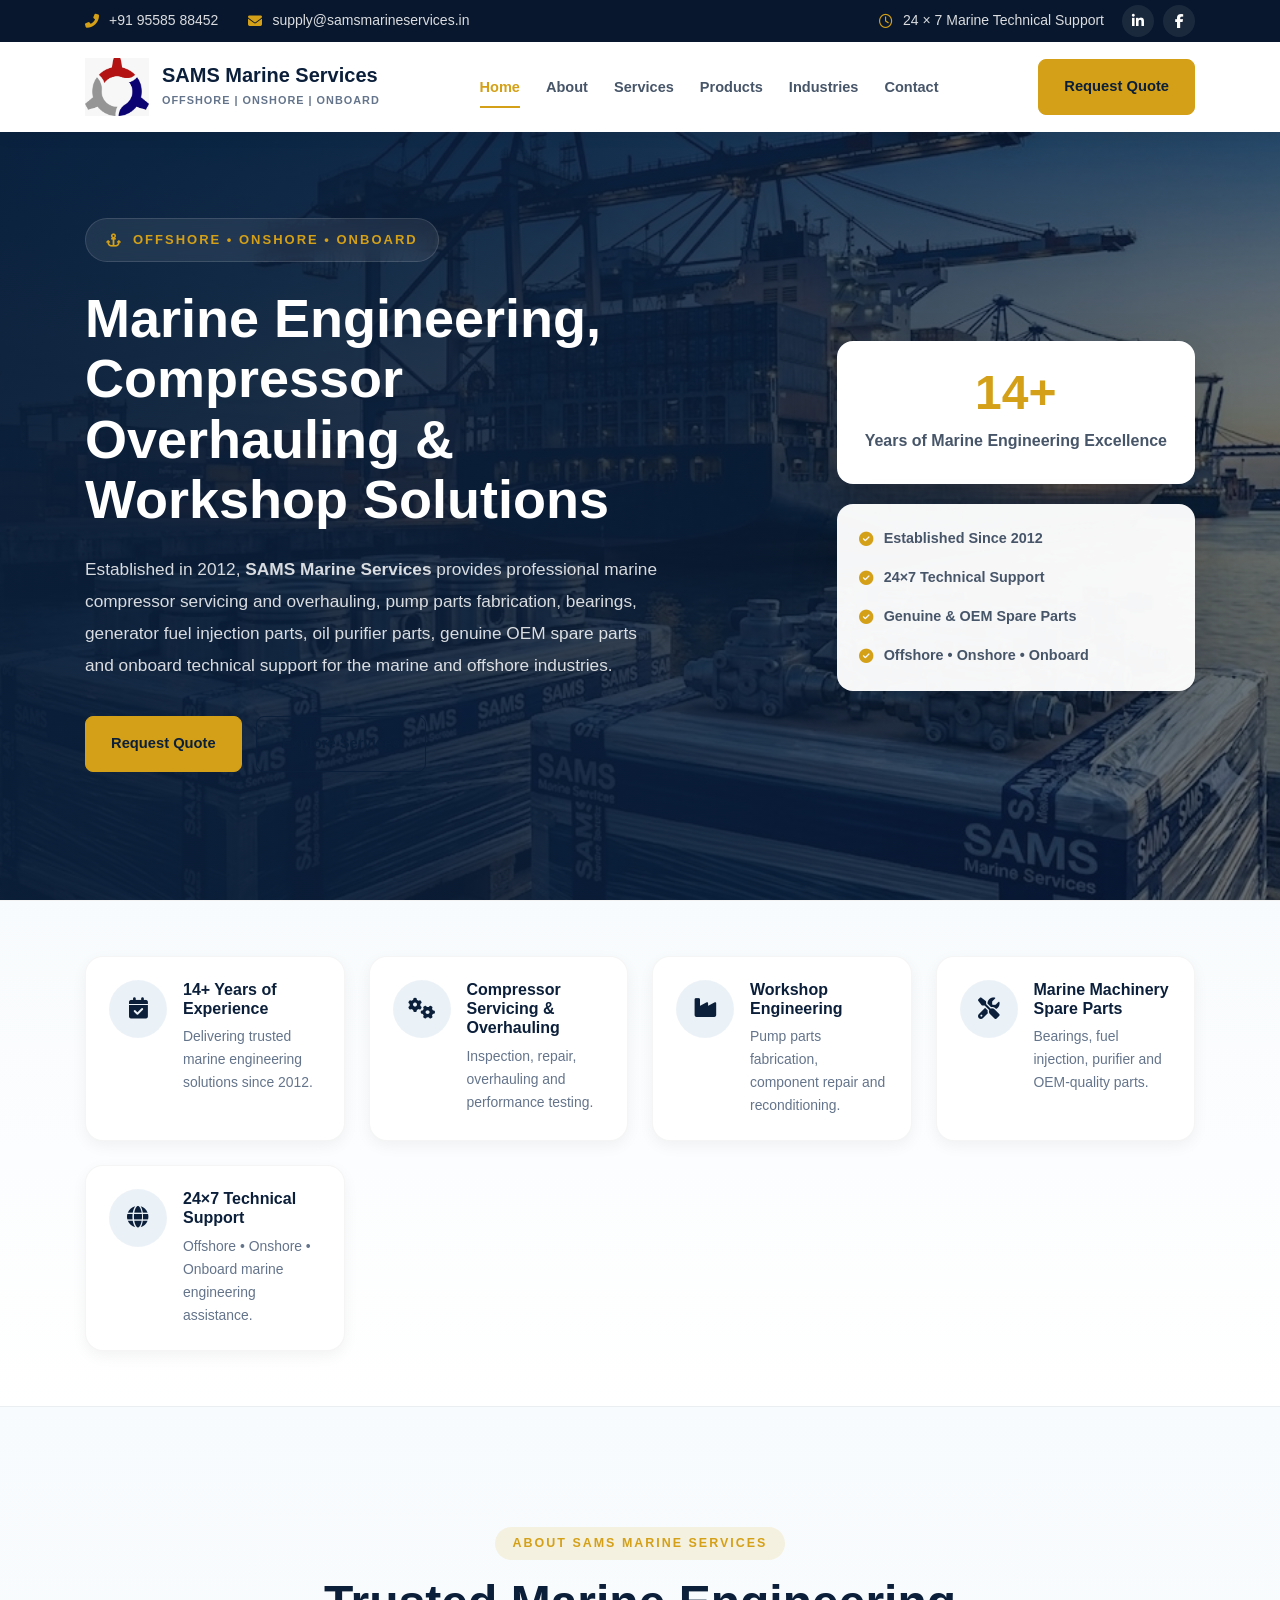
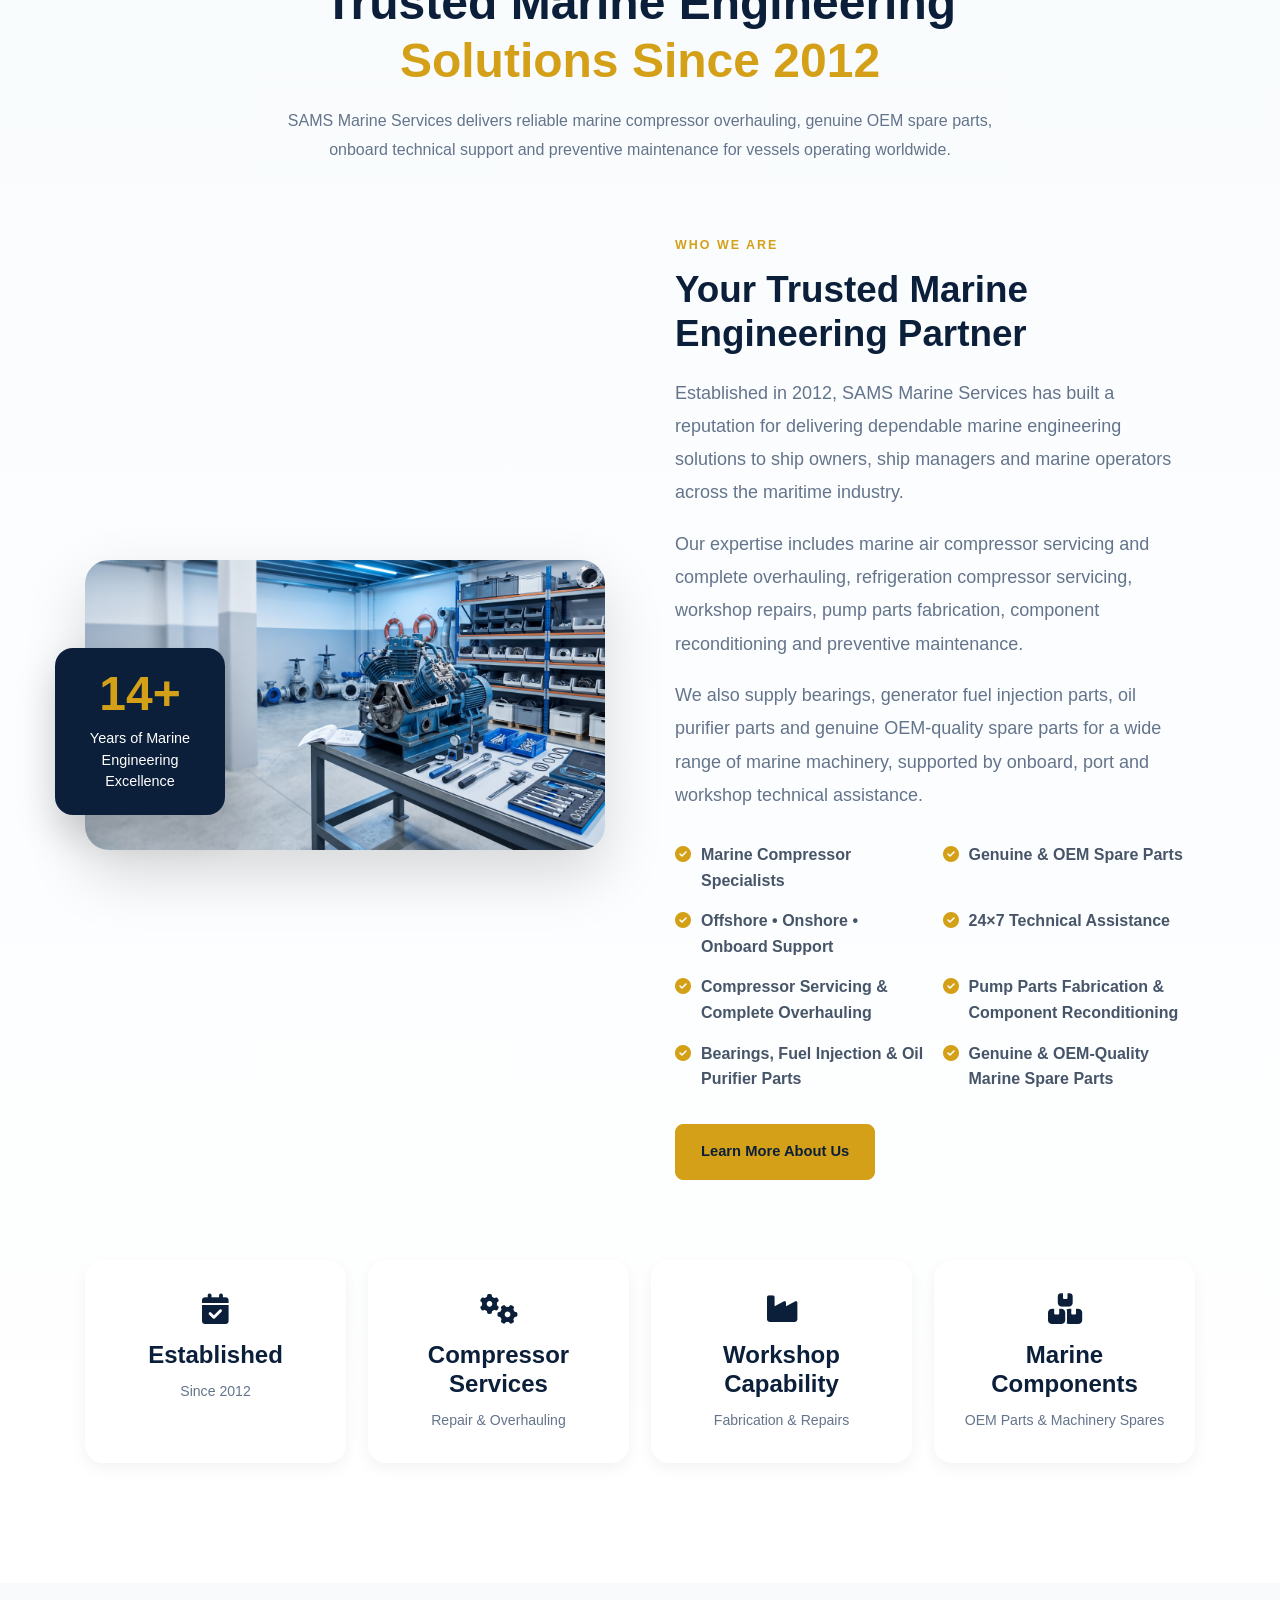
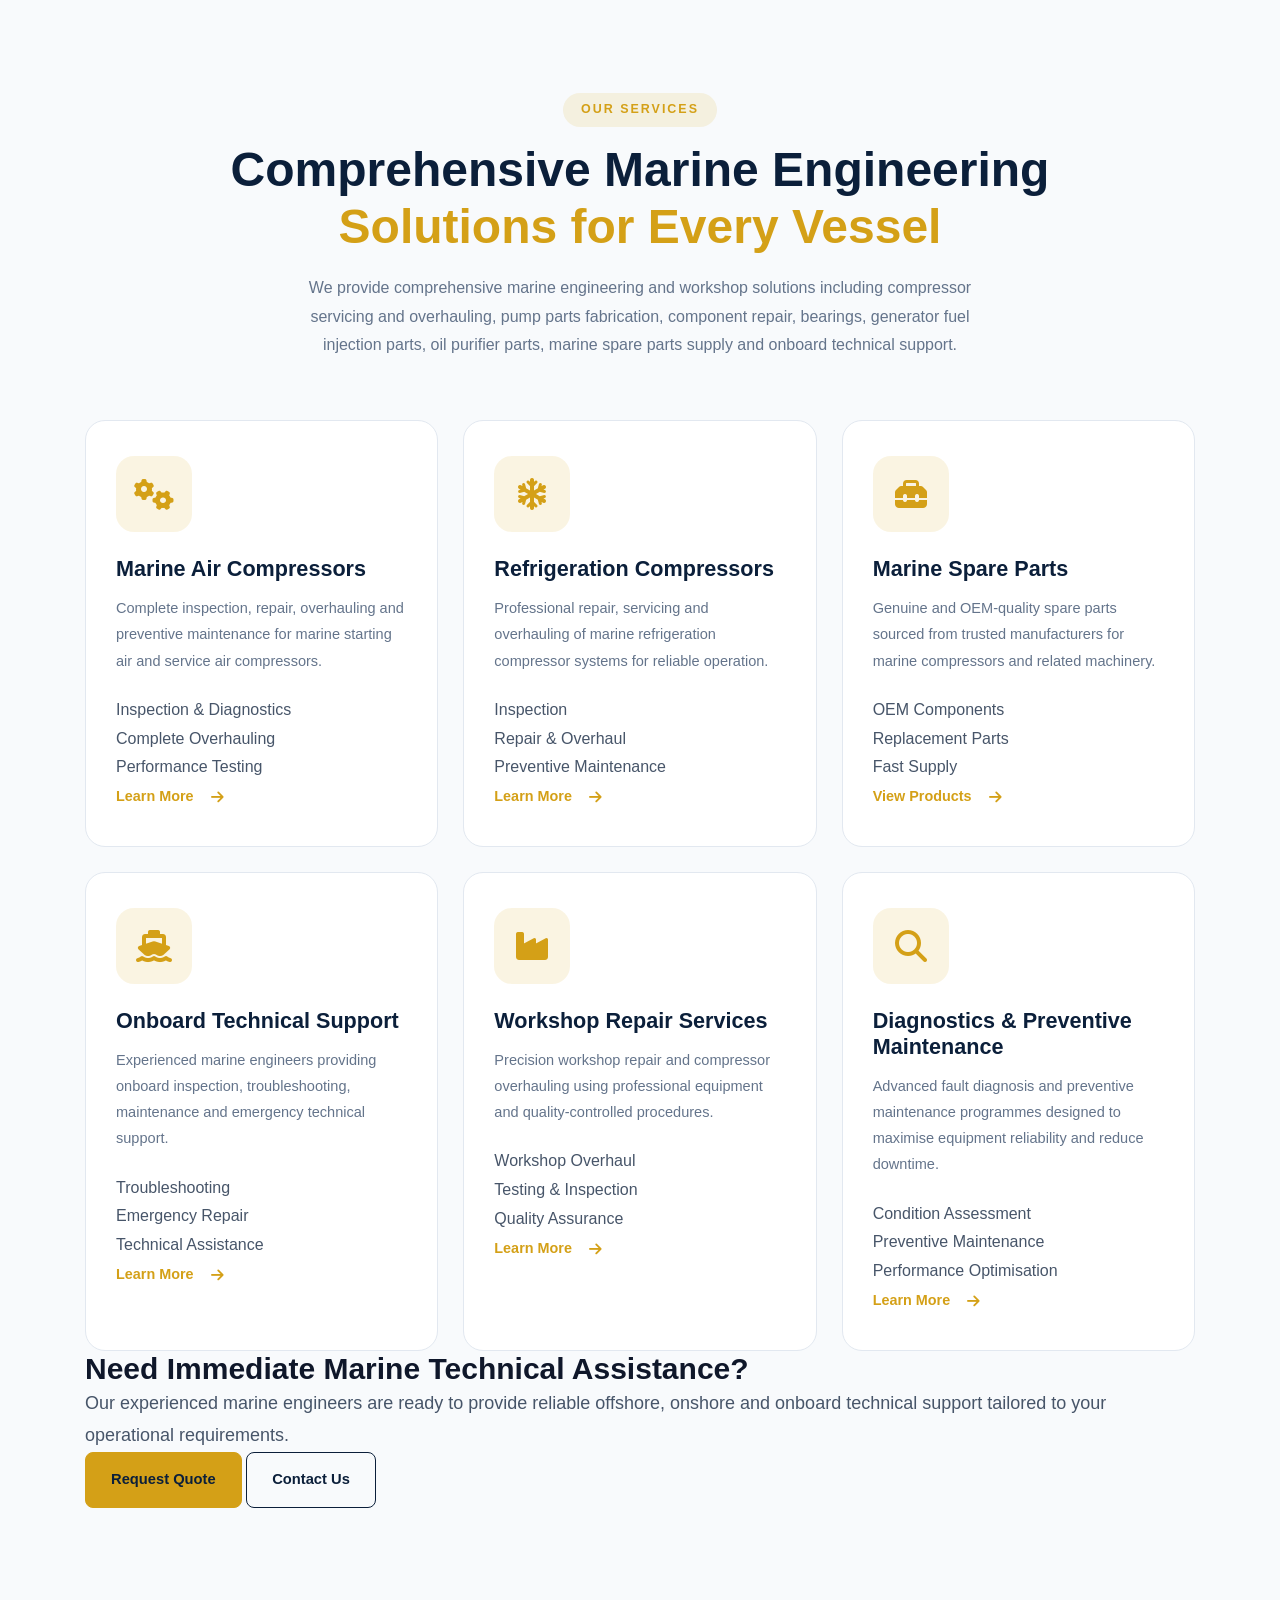
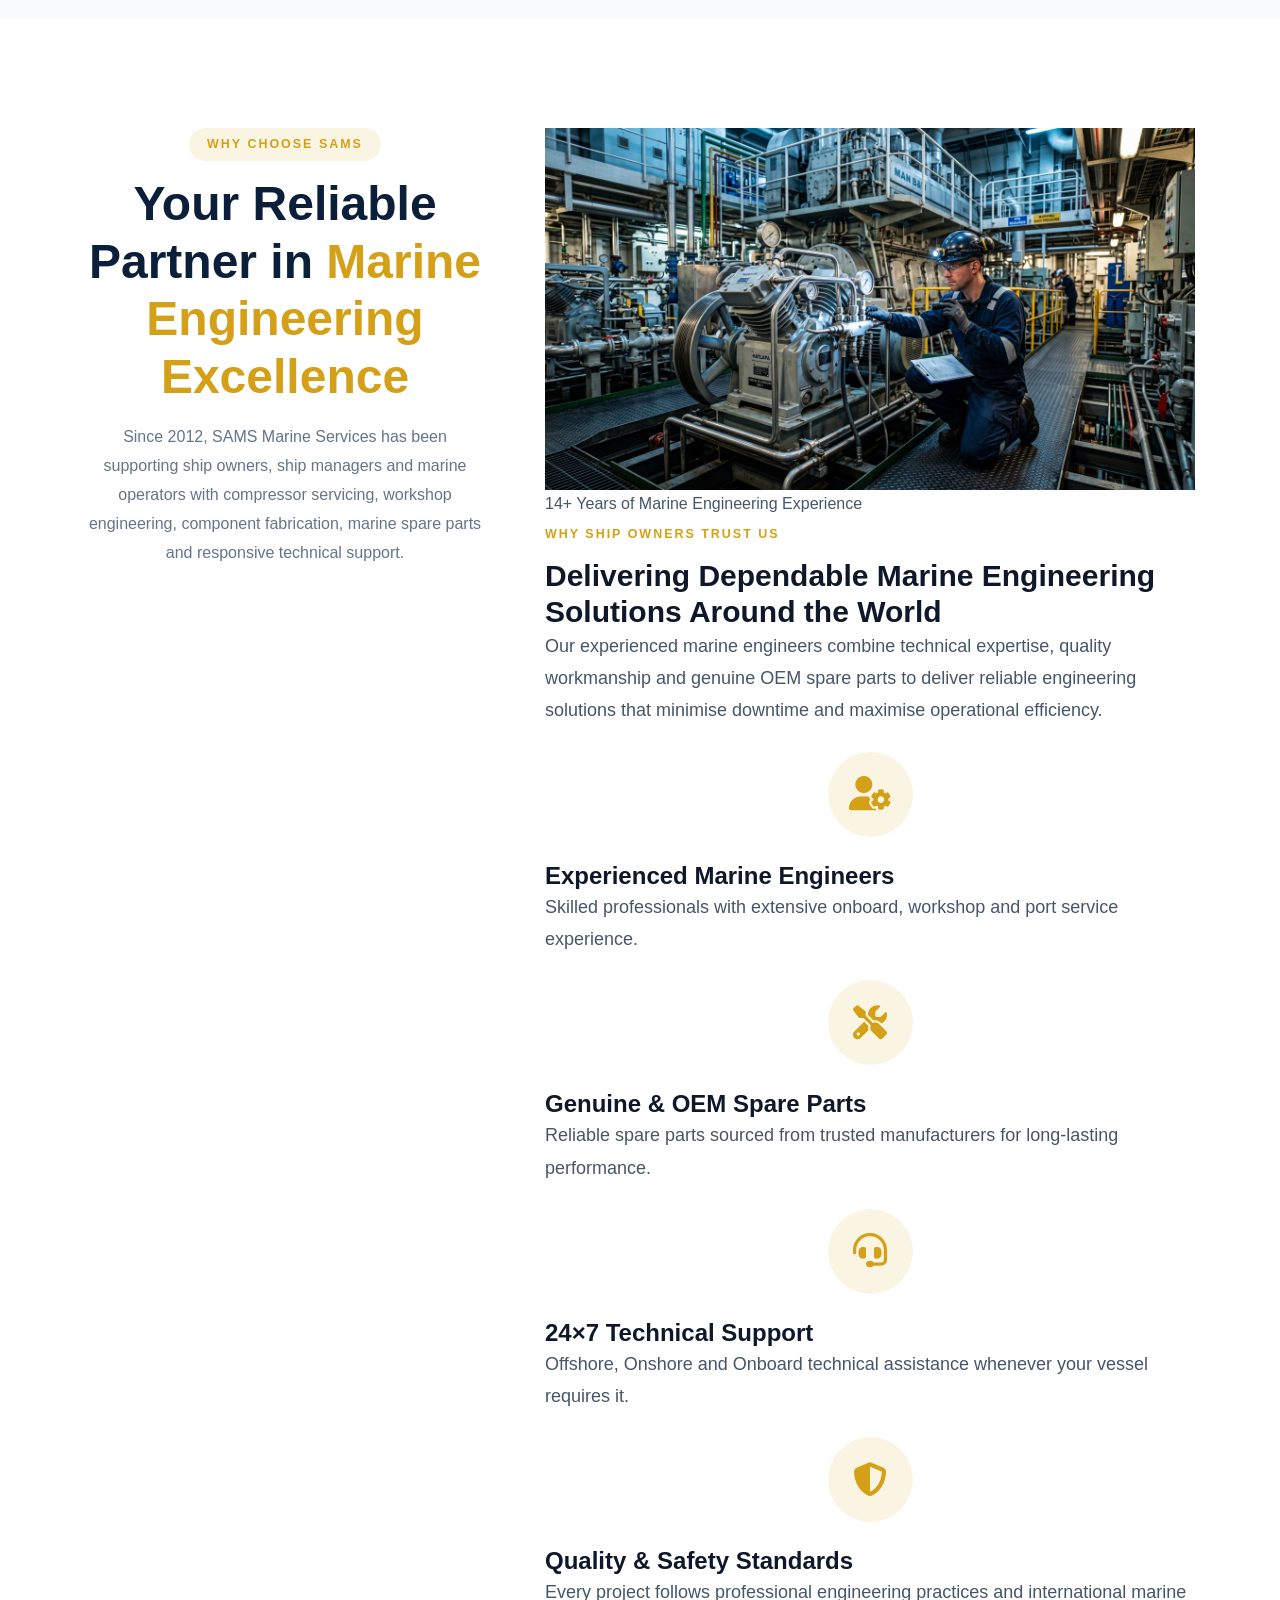
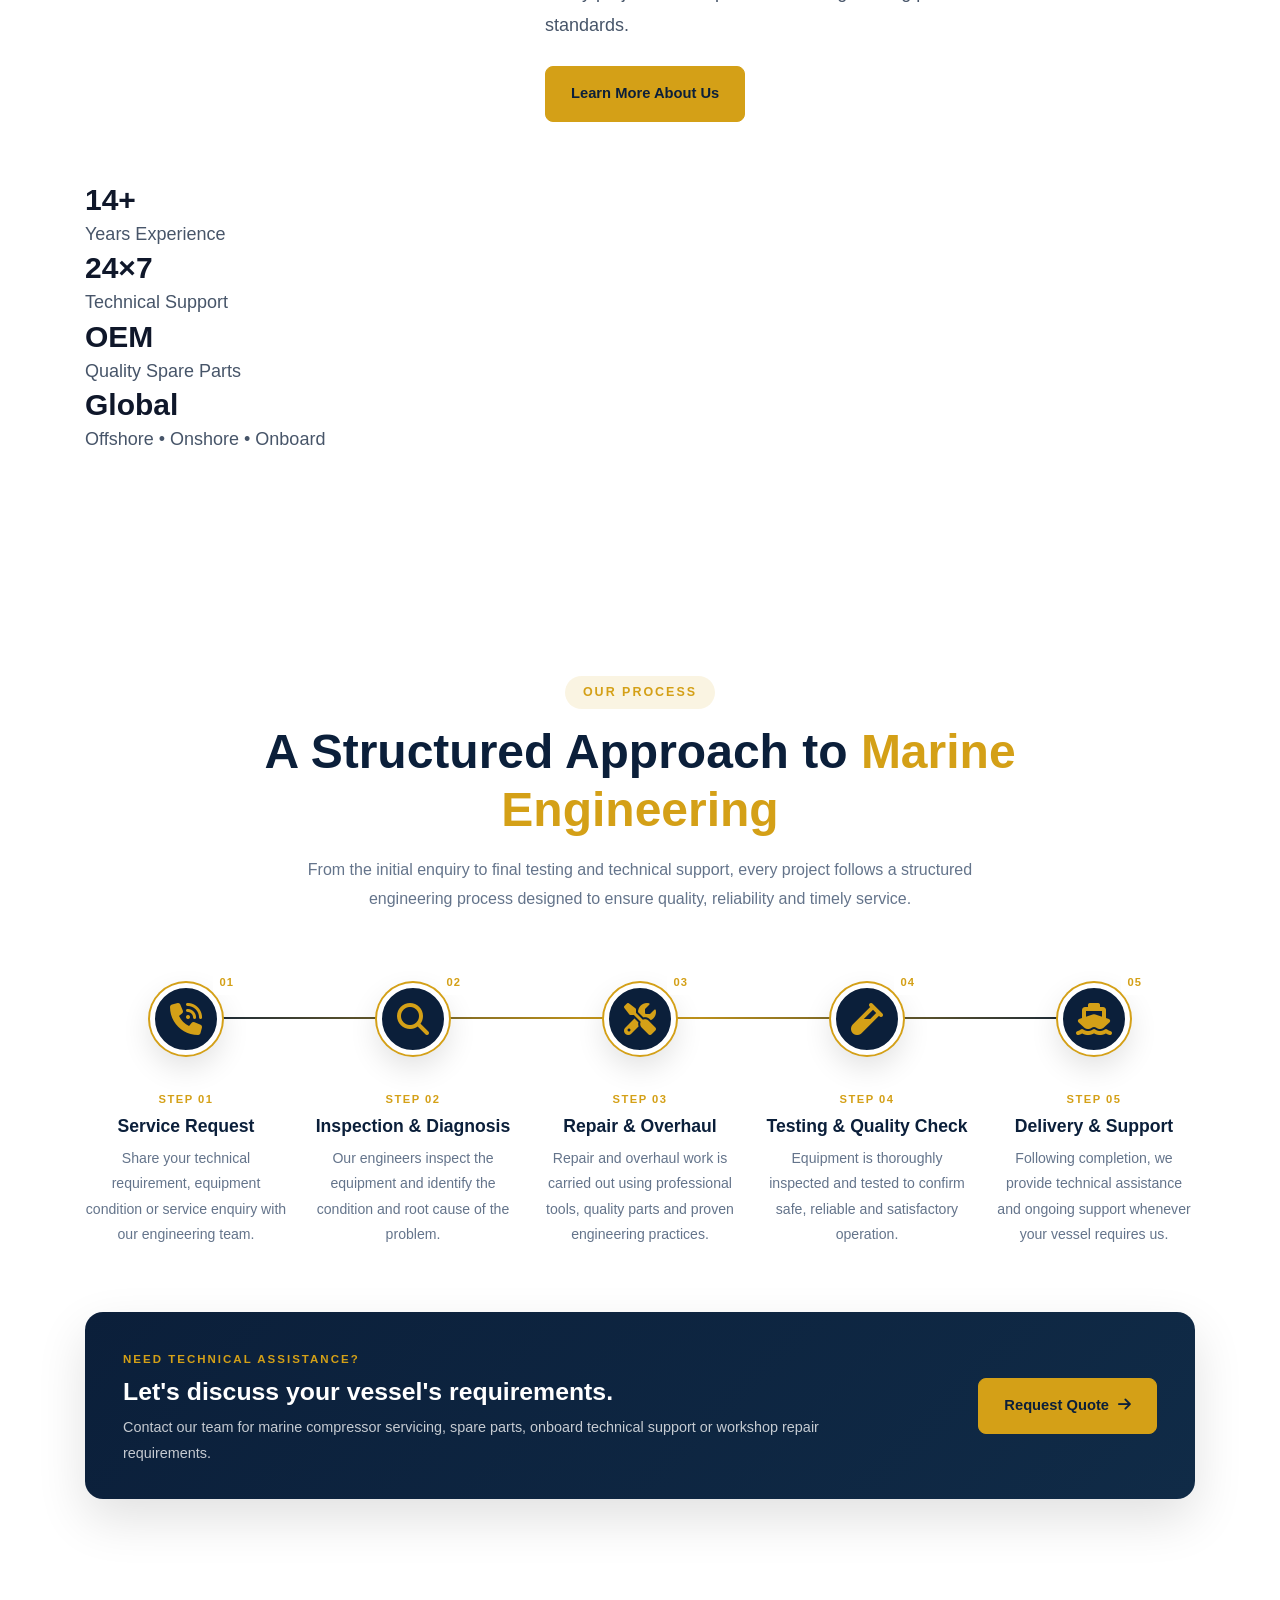
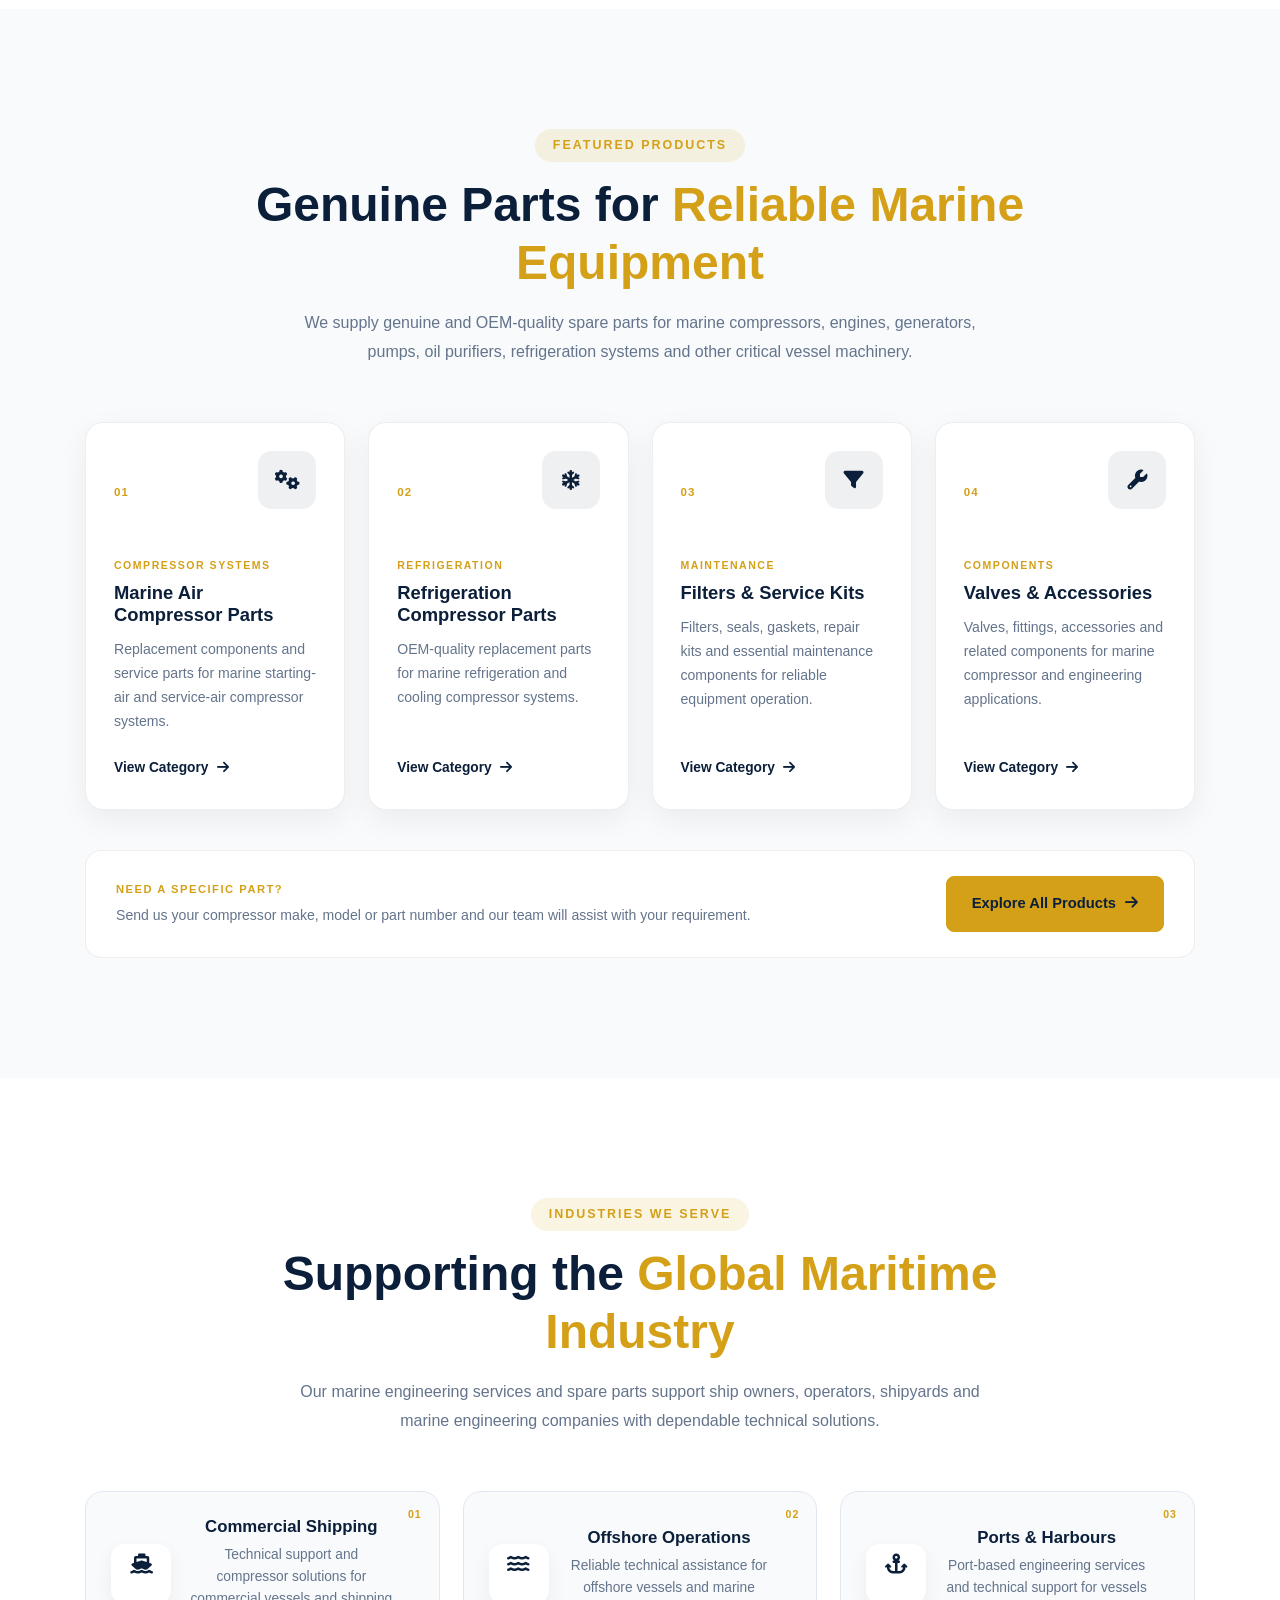
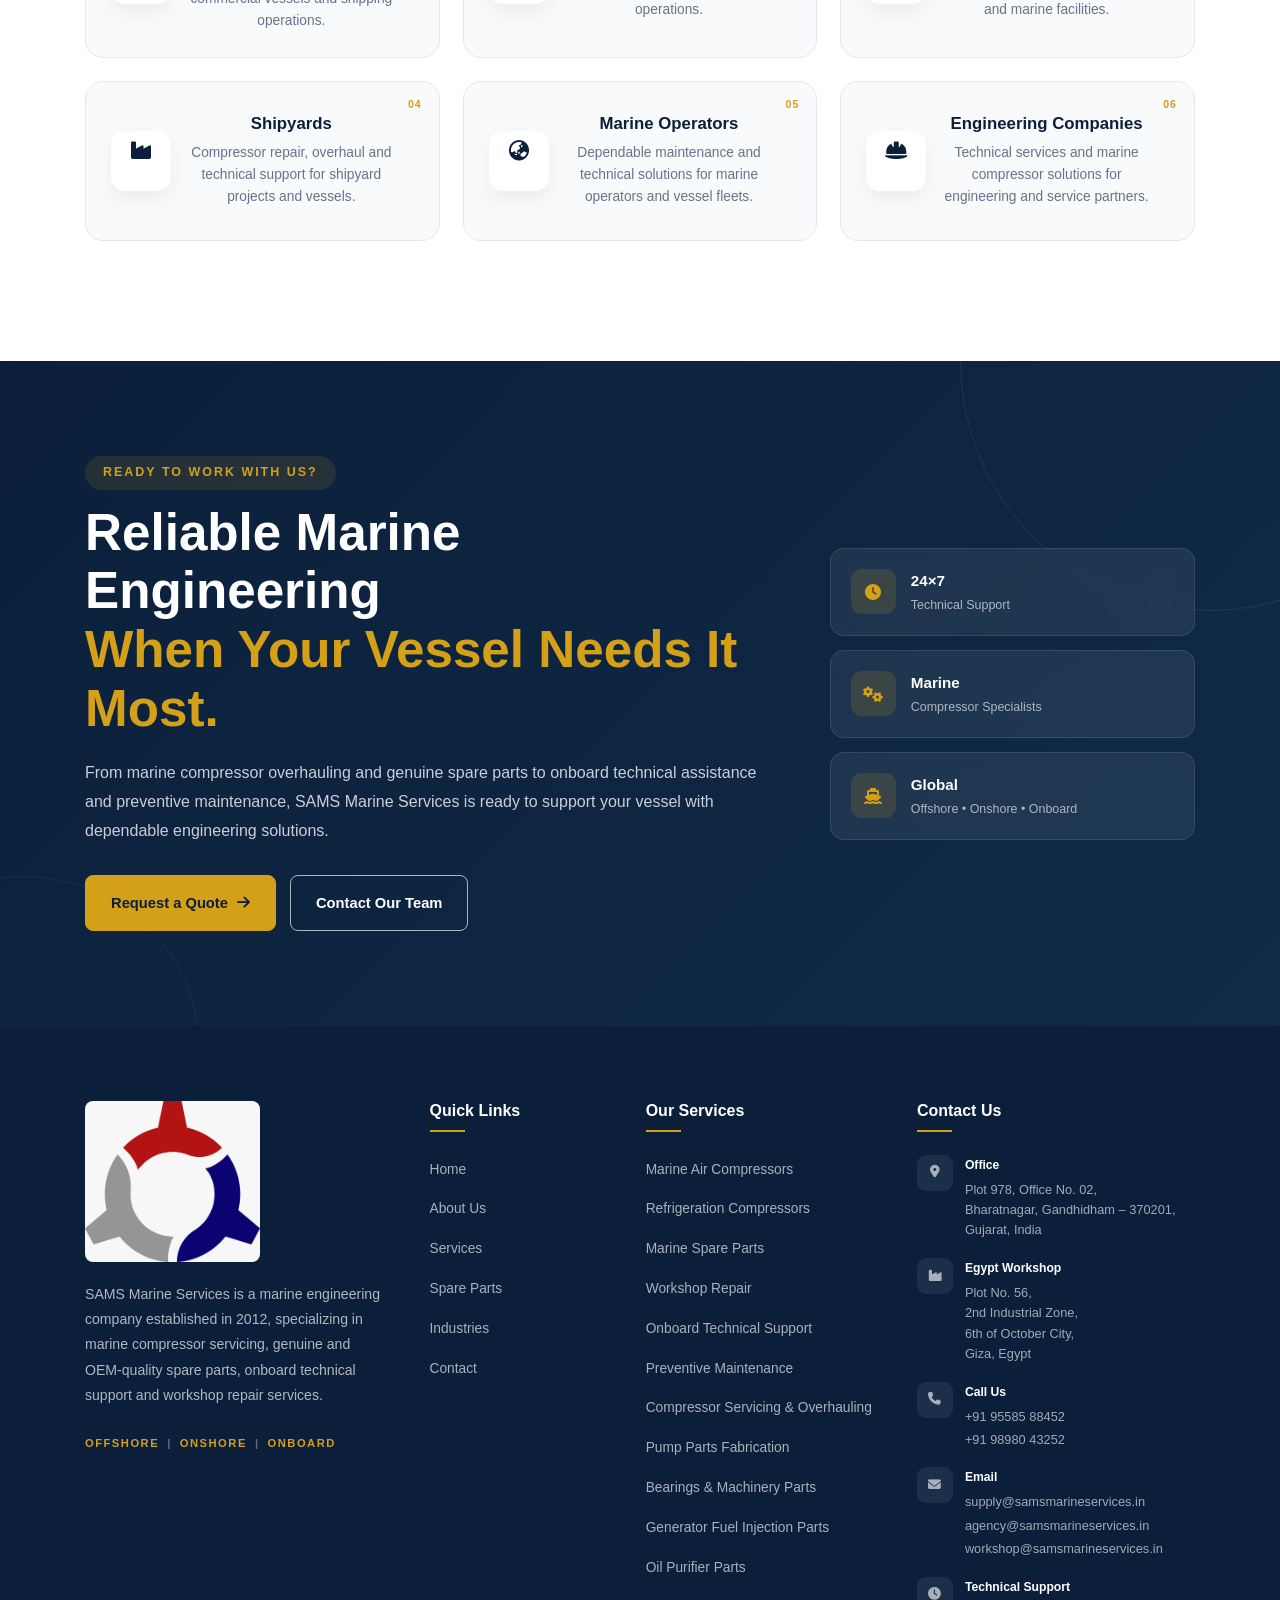
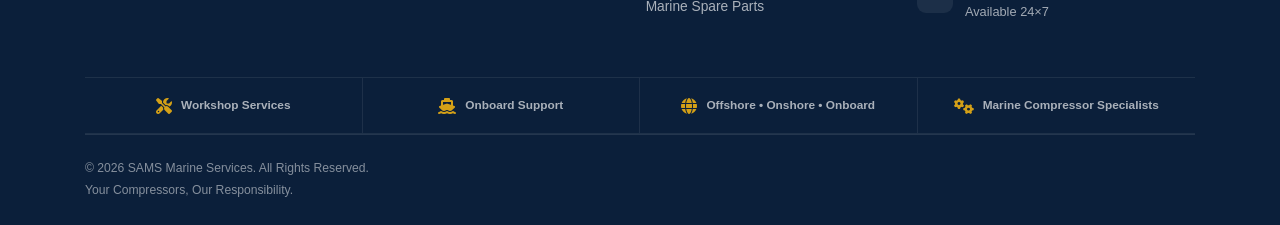
==== commit 93383d9f: "Add request quote page This commit adds a dedicated request-quote landing page and form with support" ====
--- a/index.html
+++ b/index.html
@@ -26,6 +26,7 @@
     <!-- Font Awesome -->
     <link rel="preconnect" href="https://fonts.googleapis.com" />
     <link rel="preconnect" href="https://fonts.gstatic.com" crossorigin />
+
     <link rel="stylesheet" href="https://cdnjs.cloudflare.com/ajax/libs/font-awesome/6.7.2/css/all.min.css">
 
     <!-- CSS Files -->
@@ -34,17 +35,6 @@
     <link rel="stylesheet" href="assets/css/style.css" />
     <link rel="stylesheet" href="assets/css/animations.css" />
     <link rel="stylesheet" href="assets/css/responsive.css" />
-
-    <!-- PAGE-SPECIFIC CSS -->
-
-    <link rel="stylesheet" href="assets/css/pages/home.css" />
-    <link rel="stylesheet" href="assets/css/pages/about.css" />
-    <link rel="stylesheet" href="assets/css/pages/request-quote.css" />
-    <link rel="stylesheet" href="assets/css/pages/contact.css" />
-    <link rel="stylesheet" href="assets/css/pages/products.css" />
-    <link rel="stylesheet" href="assets/css/pages/industries.css" />
-    <link rel="stylesheet" href="assets/css/pages/services.css" />
-
 
     <link rel="canonical" href="https://www.samsmarineservices.in/" />
 </head>
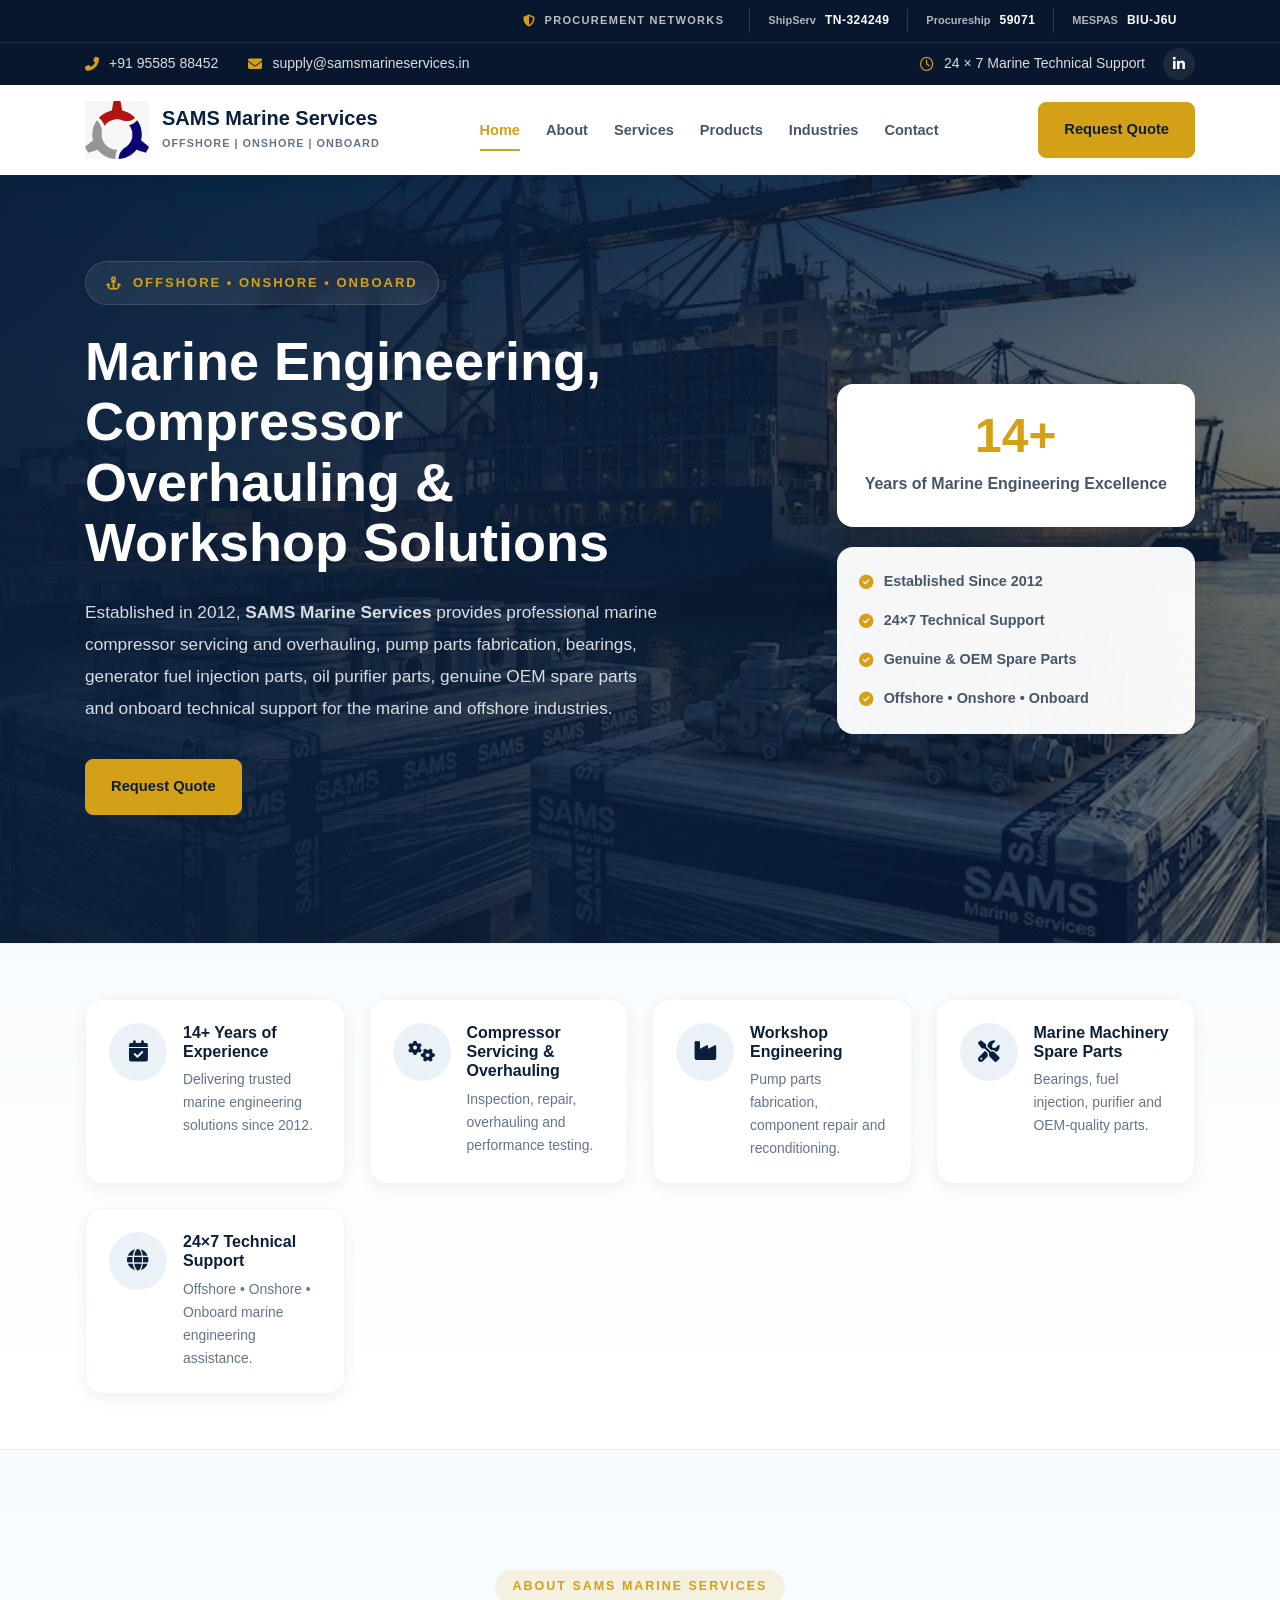
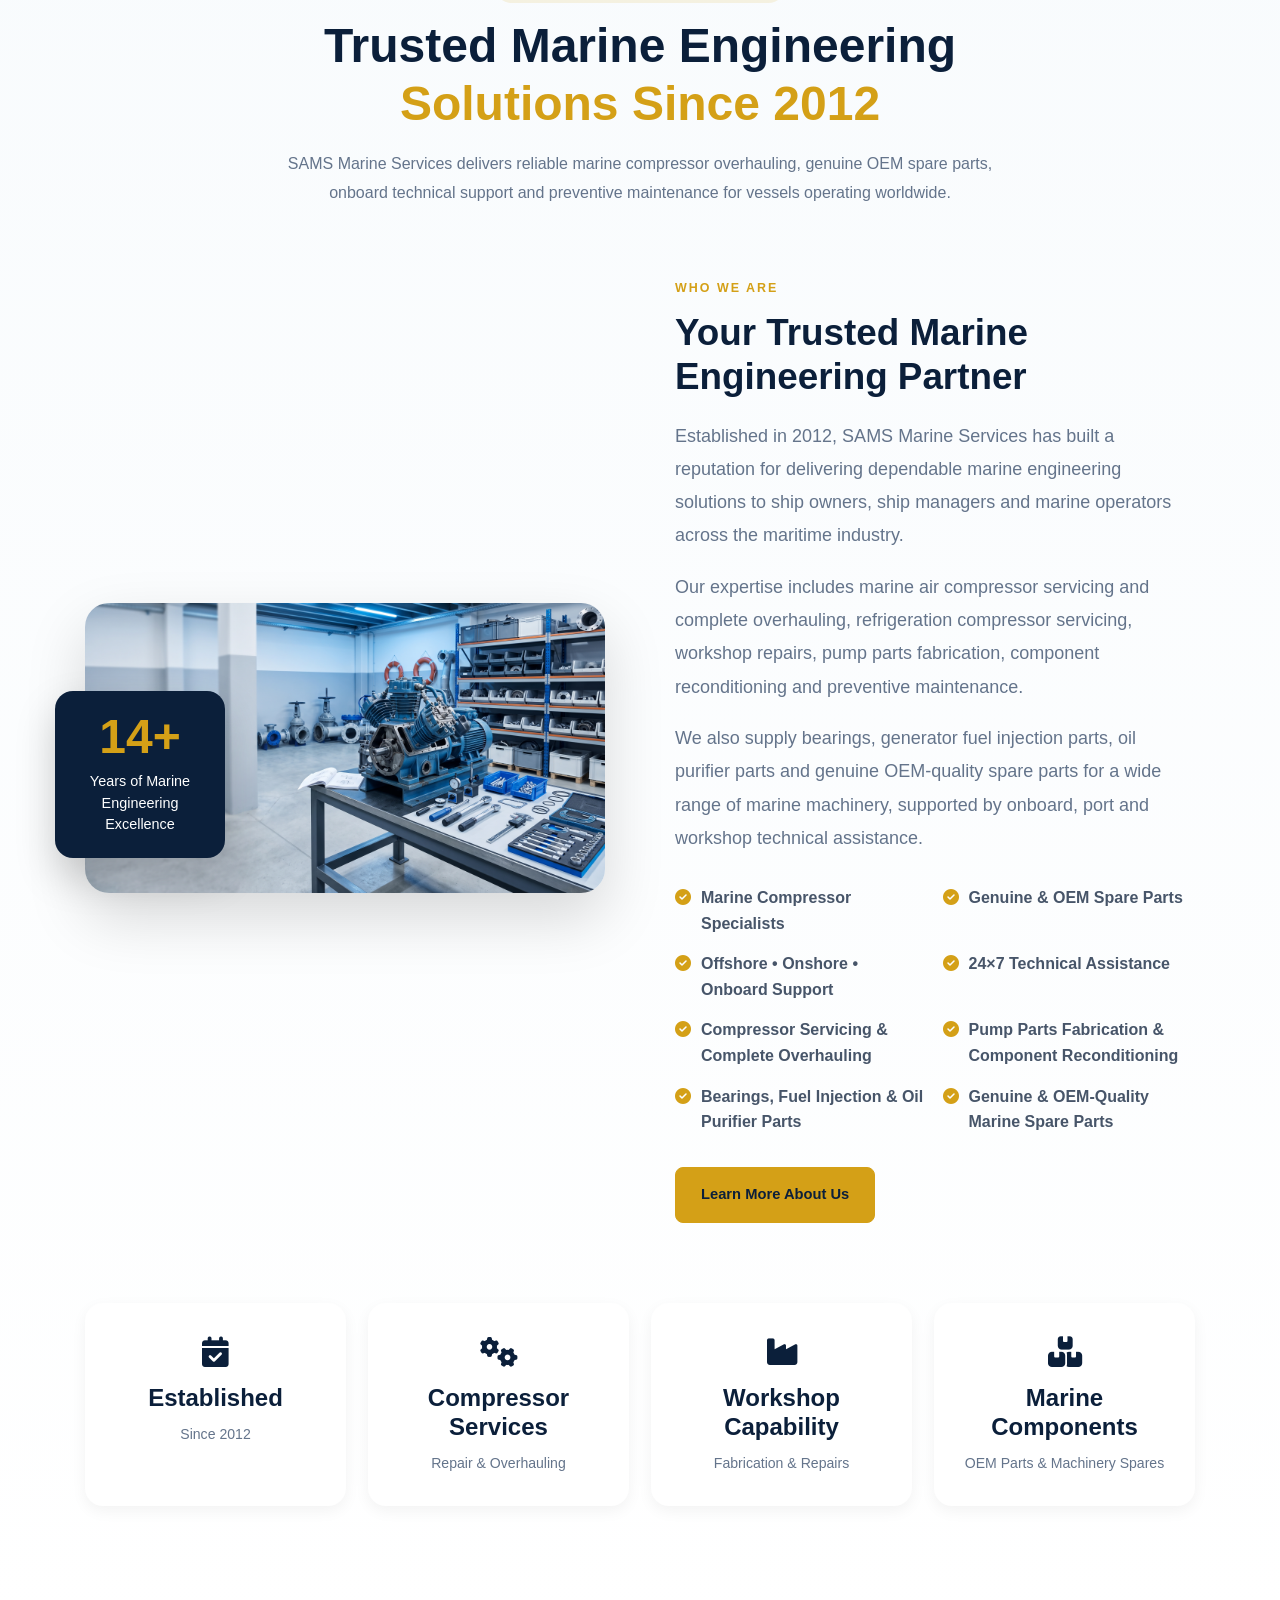
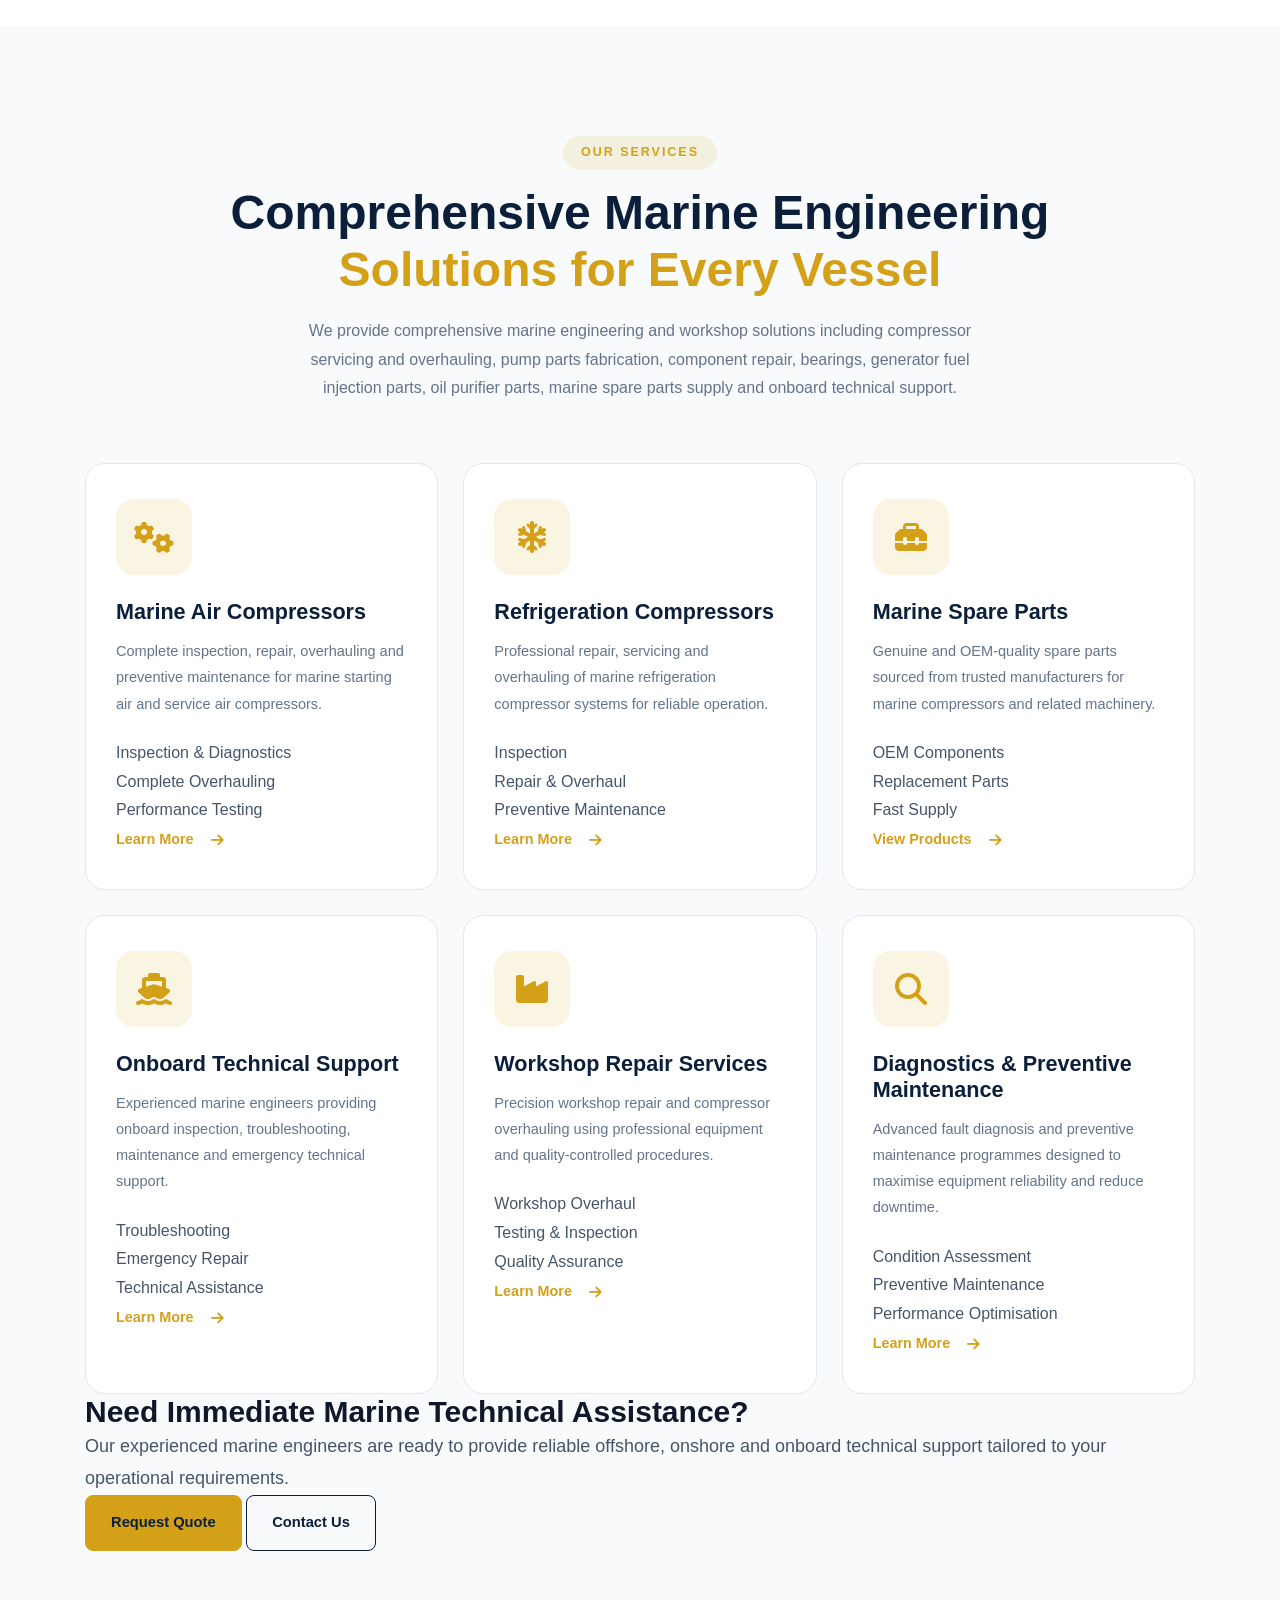
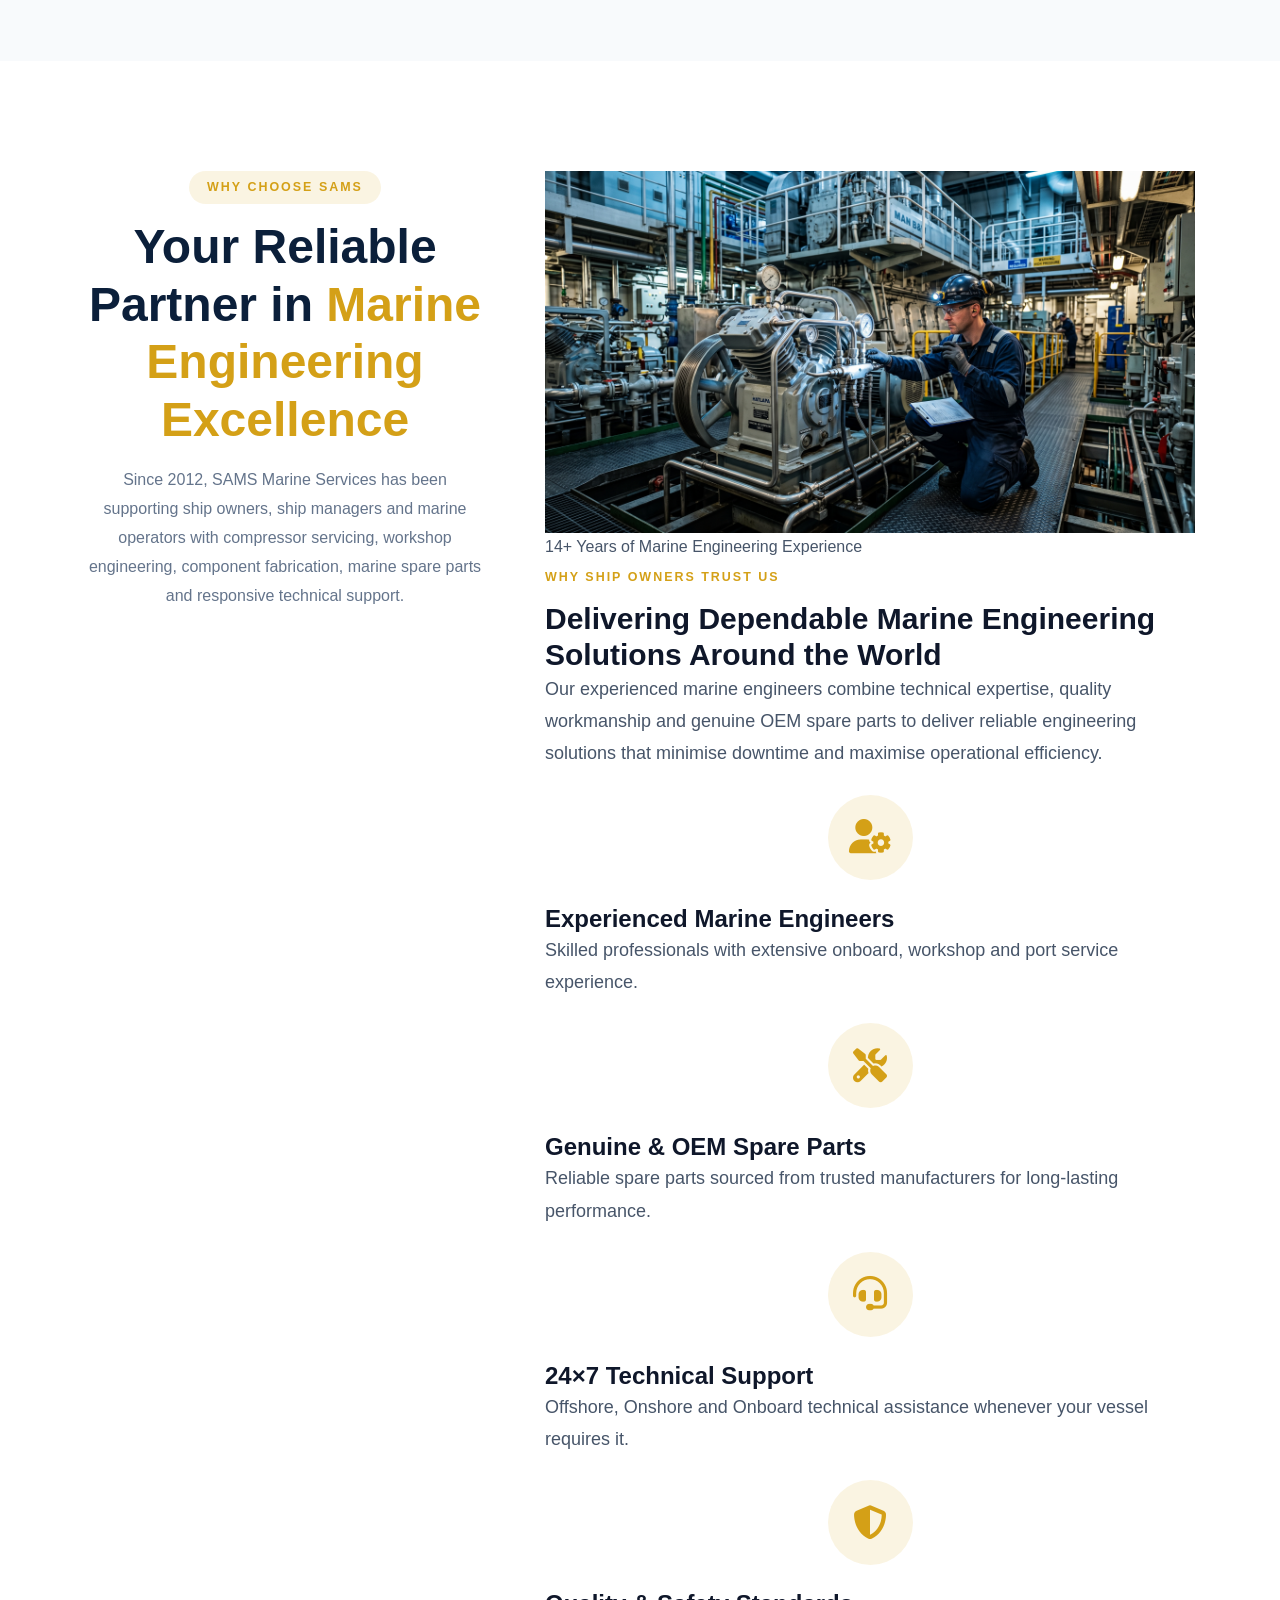
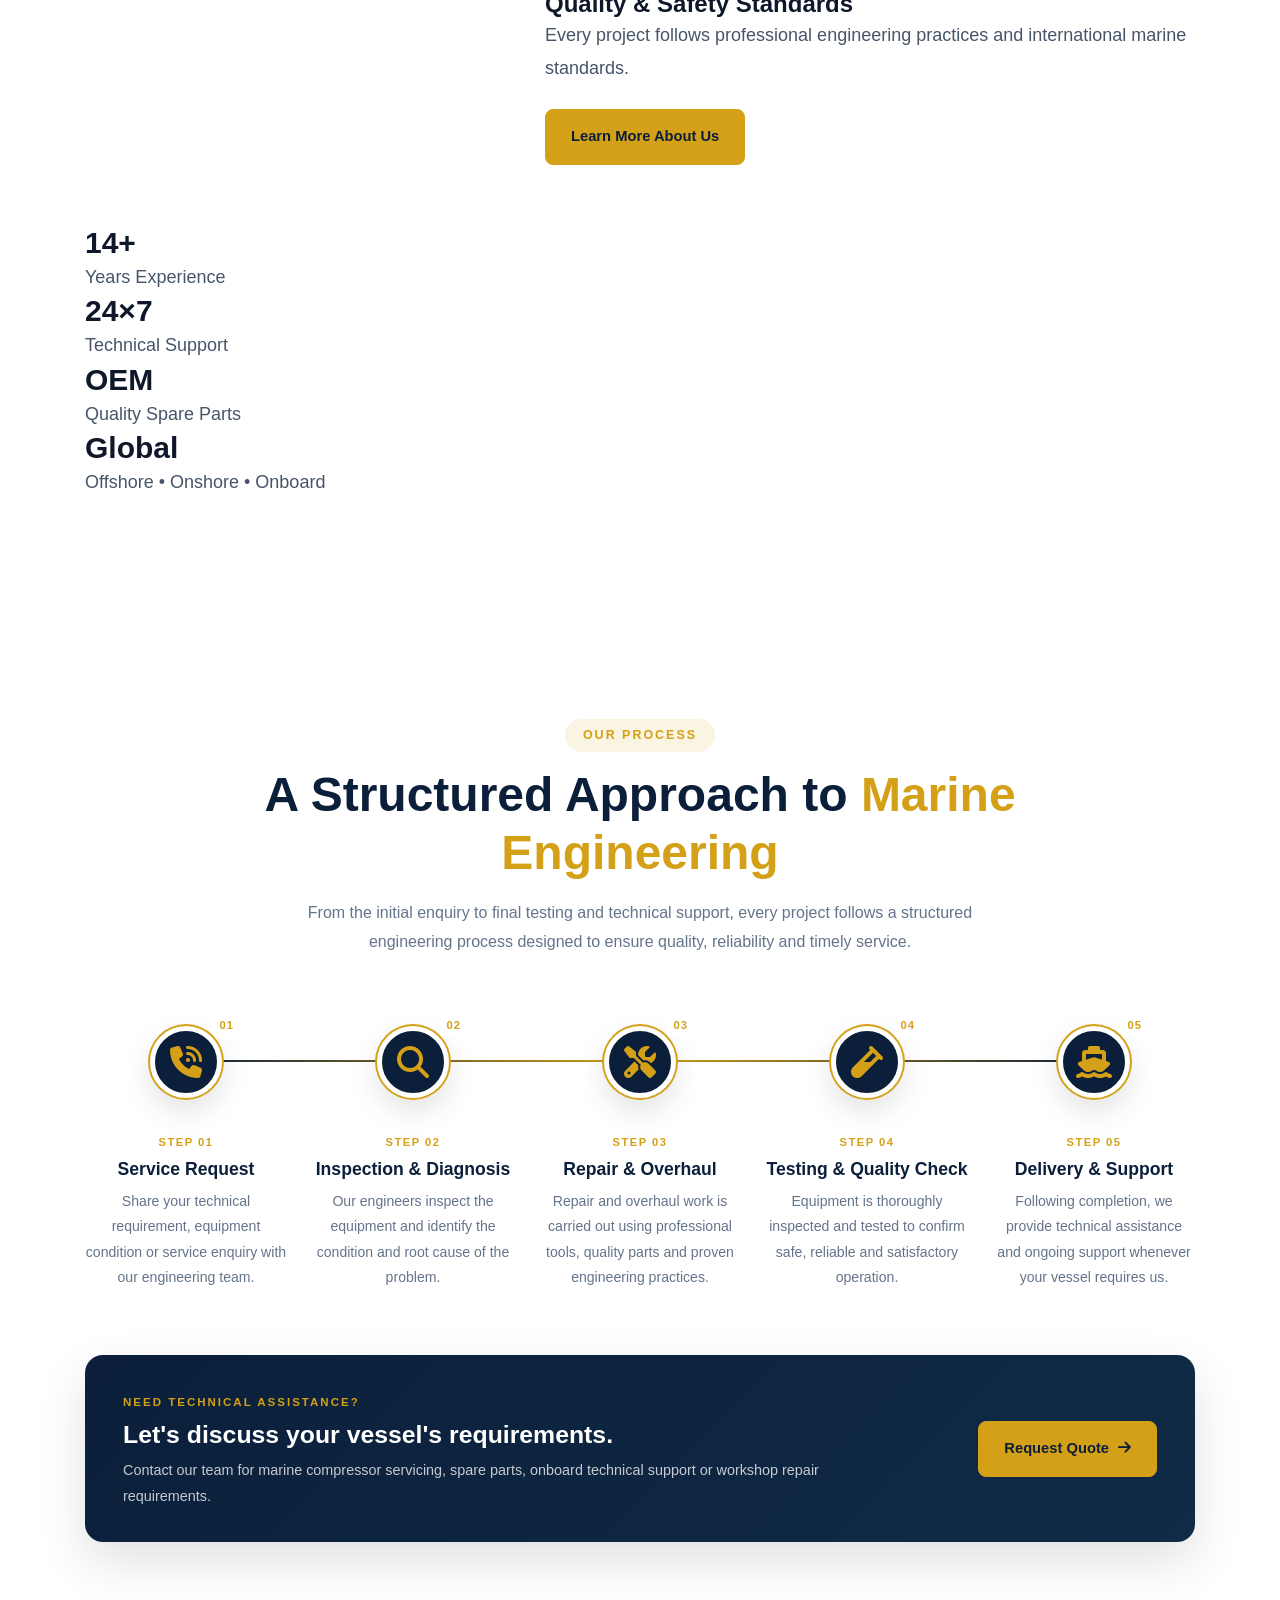
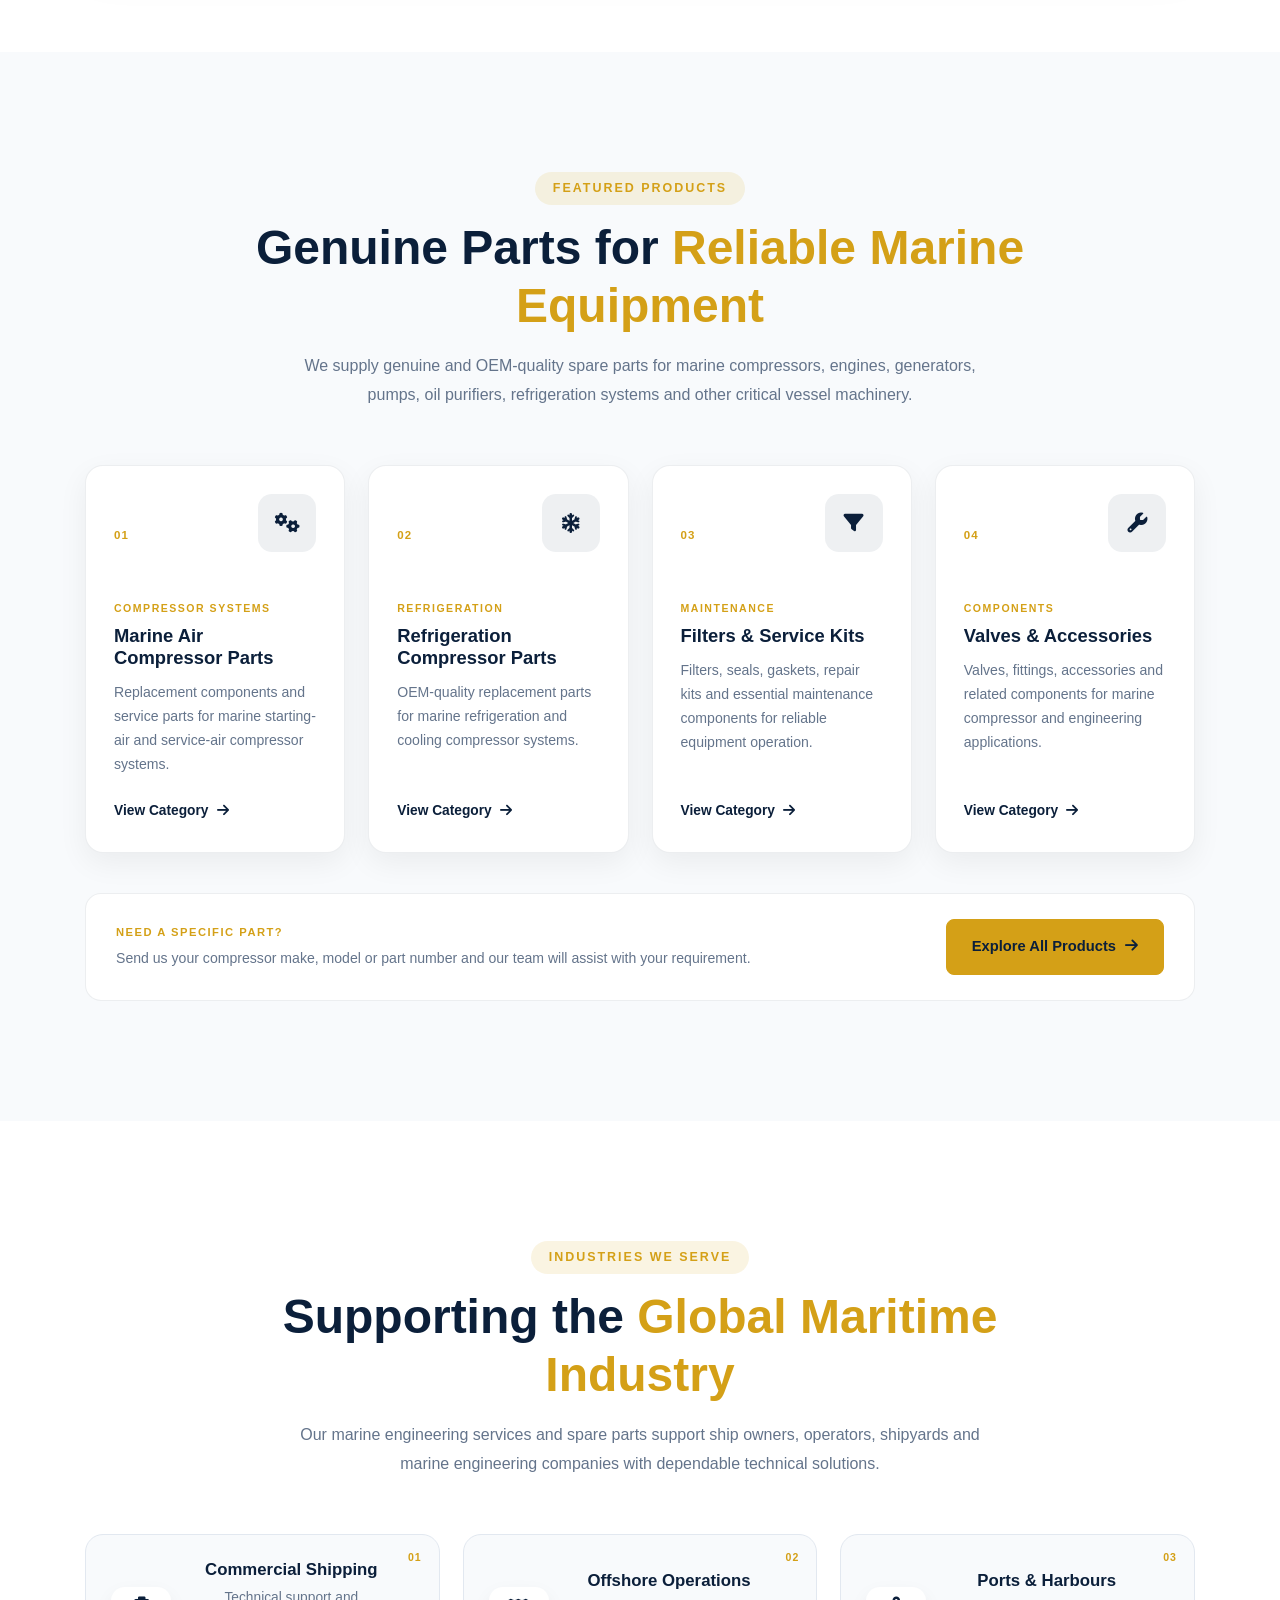
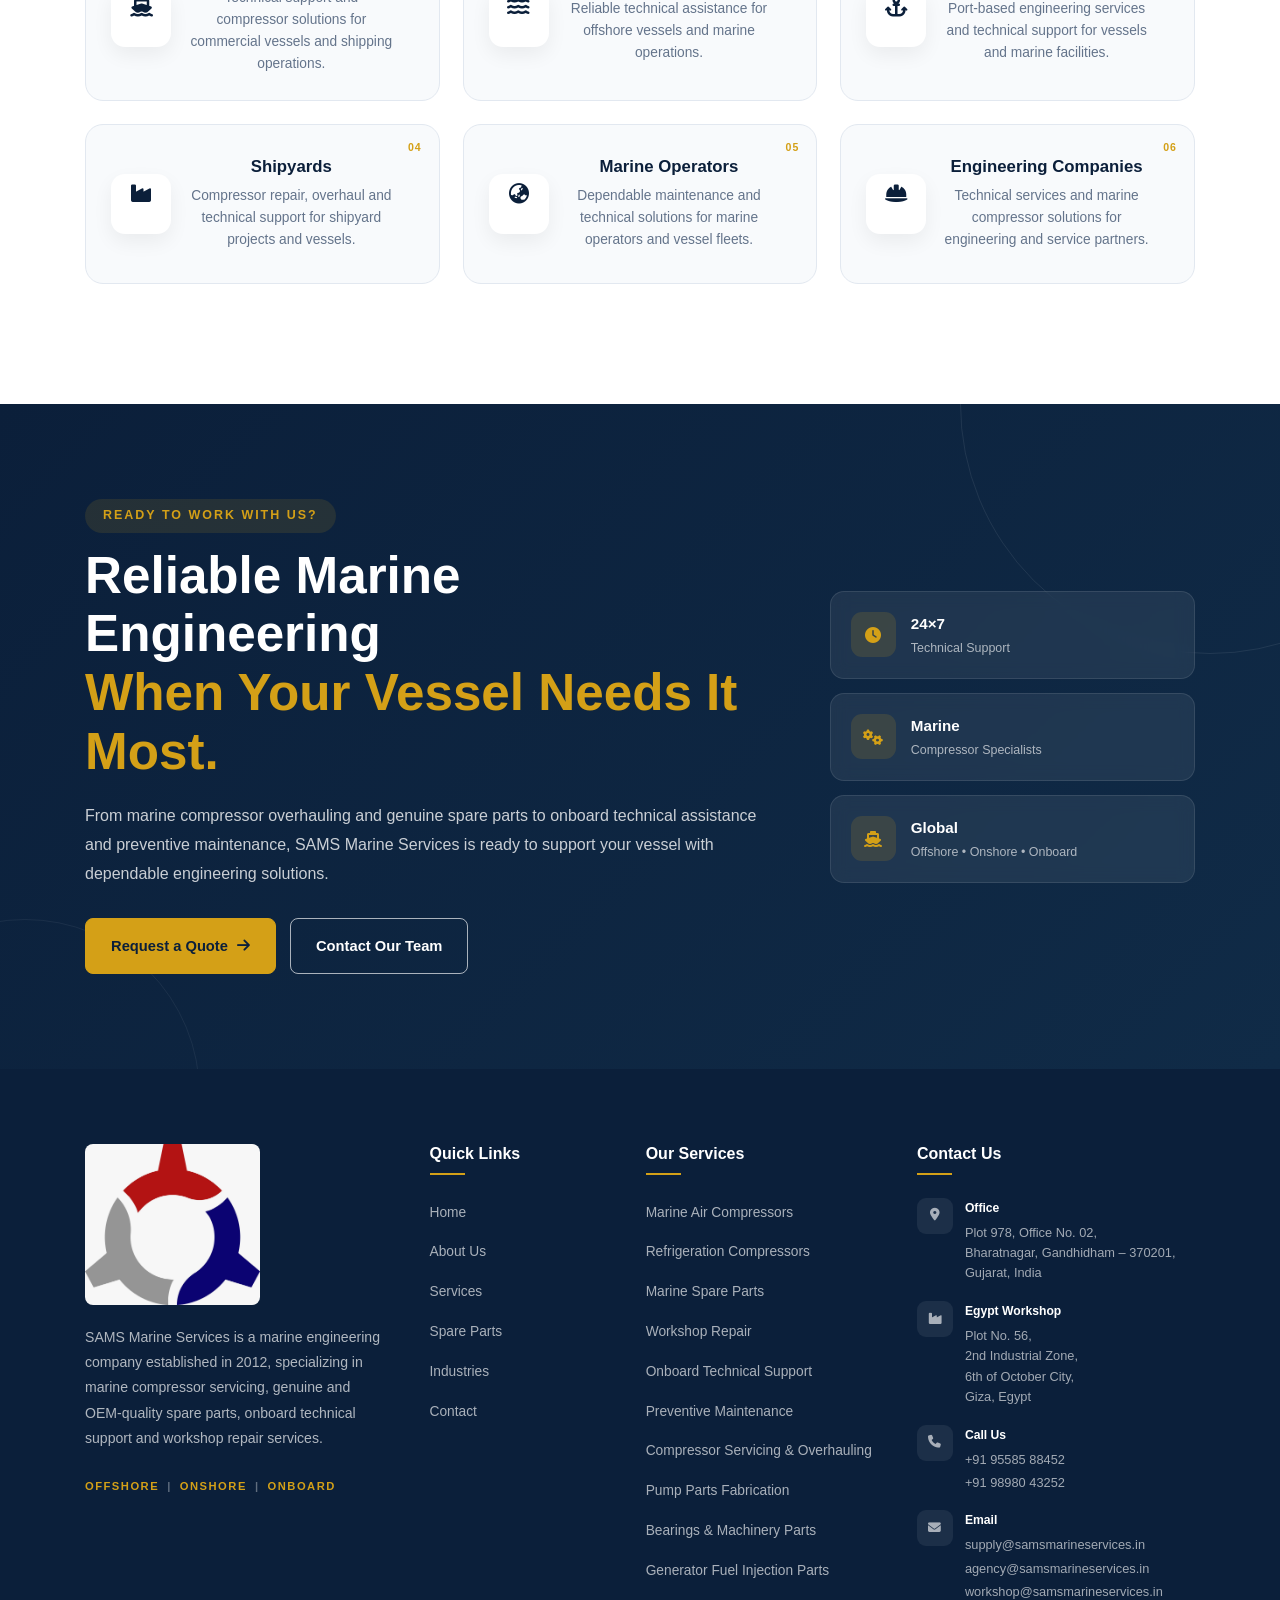
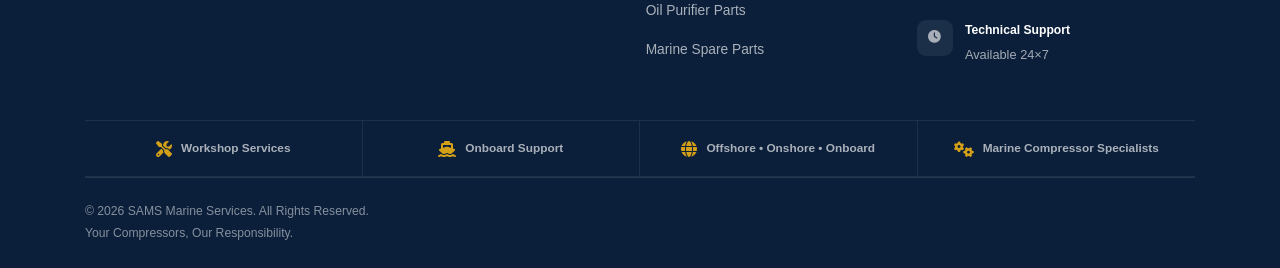
==== commit 830856de: "Add procurement network trust bar and styles Introduce a procurement/network identification strip ac" ====
--- a/index.html
+++ b/index.html
@@ -40,2553 +40,2630 @@
 </head>
 
 <body>
-    <!-- ==========================================
+
+
+        <!-- ==================================================
+     PROCUREMENT & NETWORK IDENTIFICATION BAR
+================================================== -->
+
+        <div class="network-trust-bar">
+
+            <div class="container">
+
+                <div class="network-trust-inner">
+
+
+                    <!-- LABEL -->
+
+                    <div class="network-trust-label">
+
+                        <i class="fas fa-shield-halved"></i>
+
+                        <span>
+                            PROCUREMENT NETWORKS
+                        </span>
+
+                    </div>
+
+
+                    <!-- SHIPSERV -->
+
+                    <div class="network-id">
+
+                        <span class="network-name">
+                            ShipServ
+                        </span>
+
+                        <span class="network-value">
+                            TN-324249
+                        </span>
+
+                    </div>
+
+
+                    <!-- PROCURESHIP -->
+
+                    <div class="network-id">
+
+                        <span class="network-name">
+                            Procureship
+                        </span>
+
+                        <span class="network-value">
+                            59071
+                        </span>
+
+                    </div>
+
+
+                    <!-- MESPAS -->
+
+                    <div class="network-id">
+
+                        <span class="network-name">
+                            MESPAS
+                        </span>
+
+                        <span class="network-value">
+                            BIU-J6U
+                        </span>
+
+                    </div>
+
+
+                </div>
+
+            </div>
+
+        </div>
+
+        <!-- ==========================================
                     PRELOADER
     =========================================== -->
 
-    <div class="preloader">
-        <div class="loader"></div>
-    </div>
-
-    <!-- ==========================================
+        <div class="preloader">
+            <div class="loader"></div>
+        </div>
+
+        <!-- ==========================================
                     BACK TO TOP
     =========================================== -->
 
-    <a href="#" class="back-to-top" id="backToTop">
-        <i class="fas fa-arrow-up"></i>
-    </a>
-
-    <!-- =========================
+        <a href="#" class="back-to-top" id="backToTop">
+            <i class="fas fa-arrow-up"></i>
+        </a>
+
+        <!-- =========================
      TOP BAR START
 ========================== -->
-    <div class="top-bar">
-        <div class="container">
-            <!-- Left -->
-            <div class="topbar-left">
-                <div class="topbar-item">
-                    <i class="fas fa-phone-alt"></i>
-                    <a href="tel:+919558588452">+91 95585 88452</a>
+        <div class="top-bar">
+            <div class="container">
+                <!-- Left -->
+                <div class="topbar-left">
+                    <div class="topbar-item">
+                        <i class="fas fa-phone-alt"></i>
+                        <a href="tel:+919558588452">+91 95585 88452</a>
+                    </div>
+
+                    <div class="topbar-item">
+                        <i class="fas fa-envelope"></i>
+                        <a href="mailto:supply@samsmarineservices.in">
+                            supply@samsmarineservices.in
+                        </a>
+                    </div>
                 </div>
 
-                <div class="topbar-item">
-                    <i class="fas fa-envelope"></i>
-                    <a href="mailto:supply@samsmarineservices.in">
-                        supply@samsmarineservices.in
-                    </a>
-                </div>
-            </div>
-
-            <!-- Right -->
-            <div class="topbar-right">
-                <div class="topbar-item">
-                    <i class="far fa-clock"></i>
-                    <span>24 × 7 Marine Technical Support</span>
-                </div>
-
-                <div class="topbar-social">
-                    <a href="#" aria-label="LinkedIn">
-                        <i class="fab fa-linkedin-in"></i>
-                    </a>
-
-                    <a href="#" aria-label="Facebook">
-                        <i class="fab fa-facebook-f"></i>
-                    </a>
+                <!-- Right -->
+                <div class="topbar-right">
+                    <div class="topbar-item">
+                        <i class="far fa-clock"></i>
+                        <span>24 × 7 Marine Technical Support</span>
+                    </div>
+
+                    <div class="topbar-social">
+                        <a href="#" aria-label="LinkedIn">
+                            <i class="fab fa-linkedin-in"></i>
+                        </a>
+<!-- 
+                        <a href="#" aria-label="Facebook">
+                            <i class="fab fa-facebook-f"></i>
+                        </a> -->
+                    </div>
                 </div>
             </div>
         </div>
-    </div>
-    <!-- =========================
+        <!-- =========================
      TOP BAR END
 ========================== -->
-    <!-- ==================================================
+        <!-- ==================================================
      HEADER START
 ================================================== -->
-    <header class="site-header">
-
-        <nav class="navbar" aria-label="Primary Navigation">
-
-            <div class="container">
-
-                <!-- =========================
+        <header class="site-header">
+
+            <nav class="navbar" aria-label="Primary Navigation">
+
+                <div class="container">
+
+                    <!-- =========================
                  BRAND
             ========================== -->
-                <div class="brand">
-
-                    <a href="index.html" class="logo">
-
-                        <img src="assets/images/logo/LOGO.jpeg" alt="SAMS Marine Services Logo">
-
-                    </a>
-
-                    <div class="brand-info">
-
-                        <h1 class="company-name">
-                            SAMS Marine Services
-                        </h1>
-
-                        <span class="company-tagline">
-                            OFFSHORE | ONSHORE | ONBOARD
-                        </span>
-
-                    </div>
-
-                </div>
-
-                <!-- =========================
+                    <div class="brand">
+
+                        <a href="index.html" class="logo">
+
+                            <img src="assets/images/logo/LOGO.jpeg" alt="SAMS Marine Services Logo">
+
+                        </a>
+
+                        <div class="brand-info">
+
+                            <h1 class="company-name">
+                                SAMS Marine Services
+                            </h1>
+
+                            <span class="company-tagline">
+                                OFFSHORE | ONSHORE | ONBOARD
+                            </span>
+
+                        </div>
+
+                    </div>
+
+                    <!-- =========================
                  NAVIGATION
             ========================== -->
-                <ul class="nav-menu">
-
-                    <li class="nav-item">
-                        <a href="index.html" class="nav-link active">
-                            Home
-                        </a>
-                    </li>
-
-                    <li class="nav-item">
-                        <a href="about.html" class="nav-link">
-                            About
-                        </a>
-                    </li>
-
-                    <li class="nav-item">
-                        <a href="services.html" class="nav-link">
-                            Services
-                        </a>
-                    </li>
-
-                    <li class="nav-item">
-                        <a href="products.html" class="nav-link">
-                            Products
-                        </a>
-                    </li>
-
-                    <li class="nav-item">
-                        <a href="industries.html" class="nav-link">
-                            Industries
-                        </a>
-                    </li>
-
-                    <li class="nav-item">
-                        <a href="contact.html" class="nav-link">
-                            Contact
-                        </a>
-                    </li>
-
-                </ul>
-
-                <!-- =========================
-                 RIGHT SIDE
-            ========================== -->
-                <div class="nav-actions">
-
-                    <a href="request-quote.html" class="btn btn-primary">
-
-                        Request Quote
-
-                    </a>
-                    <button class="mobile-toggle" id="mobileToggle" aria-label="Toggle Navigation">
-                        <span></span>
-                        <span></span>
-                        <span></span>
-                    </button>
-                </div>
-
-            </div>
-
-        </nav>
-
-    </header>
-    <!-- ==================================================
-     HEADER END
-================================================== -->
-
-    <!-- ==================================================
-     HERO SECTION START
-================================================== -->
-    <section class="hero" id="home">
-
-        <!-- Hero Background Overlay -->
-        <div class="hero-overlay"></div>
-
-        <div class="container">
-
-            <div class="hero-wrapper">
-
-                <!-- =========================
-                 HERO CONTENT
-            ========================== -->
-                <div class="hero-content">
-
-                    <span class="hero-tag">
-                        <i class="fas fa-anchor"></i>
-                        OFFSHORE • ONSHORE • ONBOARD
-                    </span>
-
-                    <h1 class="hero-title">
-                        Marine Engineering, Compressor Overhauling
-                        & Workshop Solutions
-                    </h1>
-
-                    <p class="hero-description">
-
-                        Established in 2012, <strong>SAMS Marine Services</strong>
-                        provides professional marine compressor servicing and
-                        overhauling, pump parts fabrication, bearings, generator
-                        fuel injection parts, oil purifier parts, genuine OEM
-                        spare parts and onboard technical support for the marine
-                        and offshore industries.
-
-                    </p>
-
-                    <!-- Hero Buttons -->
-                    <div class="hero-buttons">
-
-                        <a href="request-quote.html" class="btn btn-primary">
-
-                            Request Quote
-
-                        </a>
-
-                        <a href="#services" class="btn btn-outline">
-
-                            Explore Services
-
-                        </a>
-
-                    </div>
-
-                </div>
-
-                <!-- =========================
-                 HERO RIGHT
-            ========================== -->
-                <div class="hero-right">
-
-                    <div class="experience-card">
-
-                        <span class="experience-number">
-
-                            14+
-
-                        </span>
-
-                        <span class="experience-title">
-
-                            Years of Marine Engineering Excellence
-
-                        </span>
-
-                    </div>
-
-                    <div class="hero-highlights">
-
-                        <div class="highlight-item">
-
-                            <i class="fas fa-check-circle"></i>
-
-                            <span>Established Since 2012</span>
-
-                        </div>
-
-                        <div class="highlight-item">
-
-                            <i class="fas fa-check-circle"></i>
-
-                            <span>24×7 Technical Support</span>
-
-                        </div>
-
-                        <div class="highlight-item">
-
-                            <i class="fas fa-check-circle"></i>
-
-                            <span>Genuine & OEM Spare Parts</span>
-
-                        </div>
-
-                        <div class="highlight-item">
-
-                            <i class="fas fa-check-circle"></i>
-
-                            <span>Offshore • Onshore • Onboard</span>
-
-                        </div>
-
-                    </div>
-
-                </div>
-
-            </div>
-
-        </div>
-
-    </section>
-    <!-- ==================================================
-     HERO SECTION END
-================================================== -->
-
-
-
-    <!-- ==================================================
-     TRUST STRIP START
-================================================== -->
-    <section class="trust-strip">
-
-        <div class="container">
-
-            <div class="trust-grid">
-
-                <!-- Experience -->
-                <div class="trust-item">
-
-                    <div class="trust-icon">
-                        <i class="fas fa-calendar-check"></i>
-                    </div>
-
-                    <div class="trust-content">
-
-                        <h4>14+ Years of Experience</h4>
-
-                        <p>
-                            Delivering trusted marine engineering solutions since 2012.
-                        </p>
-
-                    </div>
-
-                </div>
-
-
-                <!-- Compressor -->
-                <div class="trust-item">
-
-                    <div class="trust-icon">
-                        <i class="fas fa-cogs"></i>
-                    </div>
-
-                    <div class="trust-content">
-
-                        <h4>Compressor Servicing & Overhauling</h4>
-
-                        <p>
-                            Inspection, repair, overhauling and performance testing.
-                        </p>
-
-                    </div>
-
-                </div>
-
-
-                <!-- Workshop -->
-                <div class="trust-item">
-
-                    <div class="trust-icon">
-                        <i class="fas fa-industry"></i>
-                    </div>
-
-                    <div class="trust-content">
-
-                        <h4>Workshop Engineering</h4>
-
-                        <p>
-                            Pump parts fabrication, component repair and reconditioning.
-                        </p>
-
-                    </div>
-
-                </div>
-
-
-                <!-- Parts -->
-                <div class="trust-item">
-
-                    <div class="trust-icon">
-                        <i class="fas fa-tools"></i>
-                    </div>
-
-                    <div class="trust-content">
-
-                        <h4>Marine Machinery Spare Parts</h4>
-
-                        <p>
-                            Bearings, fuel injection, purifier and OEM-quality parts.
-                        </p>
-
-                    </div>
-
-                </div>
-                <!-- Support -->
-                <div class="trust-item">
-
-                    <div class="trust-icon">
-                        <i class="fas fa-globe"></i>
-                    </div>
-
-                    <div class="trust-content">
-
-                        <h4>24×7 Technical Support</h4>
-
-                        <p>
-                            Offshore • Onshore • Onboard marine engineering assistance.
-                        </p>
-
-                    </div>
-
-                </div>
-
-            </div>
-
-        </div>
-
-    </section>
-    <!-- ==================================================
-     TRUST STRIP END
-================================================== -->
-
-
-    <!-- ==================================================
-     ABOUT US SECTION START
-================================================== -->
-    <section class="about section-padding" id="about">
-
-        <div class="container">
-
-            <!-- ==========================
-             SECTION HEADER
-        =========================== -->
-
-            <div class="section-header">
-
-                <span class="section-tag">
-                    ABOUT SAMS MARINE SERVICES
-                </span>
-
-                <h2>
-                    Trusted Marine Engineering
-                    <span>Solutions Since 2012</span>
-                </h2>
-
-                <p>
-
-                    SAMS Marine Services delivers reliable marine compressor
-                    overhauling, genuine OEM spare parts, onboard technical
-                    support and preventive maintenance for vessels operating
-                    worldwide.
-
-                </p>
-
-            </div>
-
-            <!-- ==========================
-             ABOUT CONTENT
-        =========================== -->
-
-            <div class="about-wrapper">
-
-                <!-- LEFT SIDE -->
-
-                <div class="about-image">
-
-                    <img src="assets/images/about/about-workshop.png" alt="Marine Compressor Workshop">
-
-                    <!-- Experience Badge -->
-
-                    <div class="experience-badge">
-
-                        <span class="experience-number">
-                            14+
-                        </span>
-
-                        <span class="experience-text">
-                            Years of Marine
-                            Engineering Excellence
-                        </span>
-
-                    </div>
-
-                </div>
-
-                <!-- RIGHT SIDE -->
-
-                <div class="about-content">
-
-                    <span class="content-tag">
-                        WHO WE ARE
-                    </span>
-
-                    <h3>
-
-                        Your Trusted Marine Engineering Partner
-
-                    </h3>
-
-                    <p>
-
-                        Established in 2012, SAMS Marine Services has built a
-                        reputation for delivering dependable marine engineering
-                        solutions to ship owners, ship managers and marine
-                        operators across the maritime industry.
-
-                    </p>
-                    <p>
-
-                        Our expertise includes marine air compressor servicing
-                        and complete overhauling, refrigeration compressor
-                        servicing, workshop repairs, pump parts fabrication,
-                        component reconditioning and preventive maintenance.
-
-                    </p>
-
-                    <p>
-
-                        We also supply bearings, generator fuel injection parts,
-                        oil purifier parts and genuine OEM-quality spare parts
-                        for a wide range of marine machinery, supported by
-                        onboard, port and workshop technical assistance.
-
-                    </p>
-                    <!-- Features -->
-
-                    <div class="about-list">
-
-                        <div class="about-item">
-
-                            <i class="fas fa-check-circle"></i>
-
-                            <span>
-                                Marine Compressor Specialists
-                            </span>
-
-                        </div>
-
-                        <div class="about-item">
-
-                            <i class="fas fa-check-circle"></i>
-
-                            <span>
-                                Genuine & OEM Spare Parts
-                            </span>
-
-                        </div>
-
-                        <div class="about-item">
-
-                            <i class="fas fa-check-circle"></i>
-
-                            <span>
-                                Offshore • Onshore • Onboard Support
-                            </span>
-
-                        </div>
-
-                        <div class="about-item">
-
-                            <i class="fas fa-check-circle"></i>
-
-                            <span>
-                                24×7 Technical Assistance
-                            </span>
-
-                        </div>
-
-                        <div class="about-item">
-
-                            <i class="fas fa-check-circle"></i>
-
-                            <span>
-                                Compressor Servicing & Complete Overhauling
-                            </span>
-
-                        </div>
-
-
-                        <div class="about-item">
-
-                            <i class="fas fa-check-circle"></i>
-
-                            <span>
-                                Pump Parts Fabrication & Component Reconditioning
-                            </span>
-
-                        </div>
-
-
-                        <div class="about-item">
-
-                            <i class="fas fa-check-circle"></i>
-
-                            <span>
-                                Bearings, Fuel Injection & Oil Purifier Parts
-                            </span>
-
-                        </div>
-
-
-                        <div class="about-item">
-
-                            <i class="fas fa-check-circle"></i>
-
-                            <span>
-                                Genuine & OEM-Quality Marine Spare Parts
-                            </span>
-
-                        </div>
-
-                    </div>
-
-                    <div class="about-buttons">
-
-                        <a href="about.html" class="btn btn-primary">
-
-                            Learn More About Us
-
-                        </a>
-
-                    </div>
-
-                </div>
-
-            </div>
-
-            <!-- ==========================
-             CORE STRENGTHS
-        =========================== -->
-
-            <div class="about-features">
-
-                <div class="feature-card">
-
-                    <i class="fas fa-calendar-check"></i>
-
-                    <h4>Established</h4>
-
-                    <p>Since 2012</p>
-
-                </div>
-
-
-                <div class="feature-card">
-
-                    <i class="fas fa-cogs"></i>
-
-                    <h4>Compressor Services</h4>
-
-                    <p>Repair & Overhauling</p>
-
-                </div>
-
-
-                <div class="feature-card">
-
-                    <i class="fas fa-industry"></i>
-
-                    <h4>Workshop Capability</h4>
-
-                    <p>Fabrication & Repairs</p>
-
-                </div>
-
-
-                <div class="feature-card">
-
-                    <i class="fas fa-boxes"></i>
-
-                    <h4>Marine Components</h4>
-
-                    <p>OEM Parts & Machinery Spares</p>
-
-                </div>
-
-            </div>
-        </div>
-
-    </section>
-
-    <!-- ==================================================
-     ABOUT US SECTION END
-================================================== -->
-
-    <!-- ==================================================
-     SERVICES SECTION START
-================================================== -->
-    <section class="services section-padding" id="services">
-
-        <div class="container">
-
-            <!-- ==========================
-             SECTION HEADER
-        =========================== -->
-
-            <div class="section-header">
-
-                <span class="section-tag">
-                    OUR SERVICES
-                </span>
-
-                <h2>
-                    Comprehensive Marine Engineering
-                    <span>Solutions for Every Vessel</span>
-                </h2>
-                <p>
-
-                    We provide comprehensive marine engineering and workshop
-                    solutions including compressor servicing and overhauling,
-                    pump parts fabrication, component repair, bearings,
-                    generator fuel injection parts, oil purifier parts,
-                    marine spare parts supply and onboard technical support.
-
-                </p>
-
-            </div>
-
-            <!-- ==========================
-             SERVICES GRID
-        =========================== -->
-
-            <div class="services-grid">
-
-                <!-- Service 1 -->
-
-                <article class="service-card">
-
-                    <div class="service-icon">
-                        <i class="fas fa-cogs"></i>
-                    </div>
-
-                    <h3>Marine Air Compressors</h3>
-
-                    <p>
-
-                        Complete inspection, repair, overhauling and preventive
-                        maintenance for marine starting air and service air compressors.
-
-                    </p>
-
-                    <ul class="service-list">
-
-                        <li>Inspection & Diagnostics</li>
-
-                        <li>Complete Overhauling</li>
-
-                        <li>Performance Testing</li>
-
-                    </ul>
-
-                    <a href="services.html" class="service-link">
-
-                        Learn More
-
-                        <i class="fas fa-arrow-right"></i>
-
-                    </a>
-
-                </article>
-
-                <!-- Service 2 -->
-
-                <article class="service-card">
-
-                    <div class="service-icon">
-                        <i class="fas fa-snowflake"></i>
-                    </div>
-
-                    <h3>Refrigeration Compressors</h3>
-
-                    <p>
-
-                        Professional repair, servicing and overhauling of marine
-                        refrigeration compressor systems for reliable operation.
-
-                    </p>
-
-                    <ul class="service-list">
-
-                        <li>Inspection</li>
-
-                        <li>Repair & Overhaul</li>
-
-                        <li>Preventive Maintenance</li>
-
-                    </ul>
-
-                    <a href="services.html" class="service-link">
-
-                        Learn More
-
-                        <i class="fas fa-arrow-right"></i>
-
-                    </a>
-
-                </article>
-
-                <!-- Service 3 -->
-
-                <article class="service-card">
-
-                    <div class="service-icon">
-                        <i class="fas fa-toolbox"></i>
-                    </div>
-
-                    <h3>Marine Spare Parts</h3>
-
-                    <p>
-
-                        Genuine and OEM-quality spare parts sourced from trusted
-                        manufacturers for marine compressors and related machinery.
-
-                    </p>
-
-                    <ul class="service-list">
-
-                        <li>OEM Components</li>
-
-                        <li>Replacement Parts</li>
-
-                        <li>Fast Supply</li>
-
-                    </ul>
-
-                    <a href="products.html" class="service-link">
-
-                        View Products
-
-                        <i class="fas fa-arrow-right"></i>
-
-                    </a>
-
-                </article>
-
-                <!-- Service 4 -->
-
-                <article class="service-card">
-
-                    <div class="service-icon">
-                        <i class="fas fa-ship"></i>
-                    </div>
-
-                    <h3>Onboard Technical Support</h3>
-
-                    <p>
-
-                        Experienced marine engineers providing onboard inspection,
-                        troubleshooting, maintenance and emergency technical support.
-
-                    </p>
-
-                    <ul class="service-list">
-
-                        <li>Troubleshooting</li>
-
-                        <li>Emergency Repair</li>
-
-                        <li>Technical Assistance</li>
-
-                    </ul>
-
-                    <a href="services.html" class="service-link">
-
-                        Learn More
-
-                        <i class="fas fa-arrow-right"></i>
-
-                    </a>
-
-                </article>
-
-                <!-- Service 5 -->
-
-                <article class="service-card">
-
-                    <div class="service-icon">
-                        <i class="fas fa-industry"></i>
-                    </div>
-
-                    <h3>Workshop Repair Services</h3>
-
-                    <p>
-
-                        Precision workshop repair and compressor overhauling using
-                        professional equipment and quality-controlled procedures.
-
-                    </p>
-
-                    <ul class="service-list">
-
-                        <li>Workshop Overhaul</li>
-
-                        <li>Testing & Inspection</li>
-
-                        <li>Quality Assurance</li>
-
-                    </ul>
-
-                    <a href="services.html" class="service-link">
-
-                        Learn More
-
-                        <i class="fas fa-arrow-right"></i>
-
-                    </a>
-
-                </article>
-
-                <!-- Service 6 -->
-
-                <article class="service-card">
-
-                    <div class="service-icon">
-                        <i class="fas fa-search"></i>
-                    </div>
-
-                    <h3>Diagnostics & Preventive Maintenance</h3>
-
-                    <p>
-
-                        Advanced fault diagnosis and preventive maintenance programmes
-                        designed to maximise equipment reliability and reduce downtime.
-
-                    </p>
-
-                    <ul class="service-list">
-
-                        <li>Condition Assessment</li>
-
-                        <li>Preventive Maintenance</li>
-
-                        <li>Performance Optimisation</li>
-
-                    </ul>
-
-                    <a href="services.html" class="service-link">
-
-                        Learn More
-
-                        <i class="fas fa-arrow-right"></i>
-
-                    </a>
-
-                </article>
-
-            </div>
-
-            <!-- ==========================
-             SERVICE CTA
-        =========================== -->
-
-            <div class="services-cta">
-
-                <h3>
-                    Need Immediate Marine Technical Assistance?
-                </h3>
-
-                <p>
-
-                    Our experienced marine engineers are ready to provide reliable
-                    offshore, onshore and onboard technical support tailored to your
-                    operational requirements.
-
-                </p>
-
-                <div class="services-cta-buttons">
-
-                    <a href="request-quote.html" class="btn btn-primary">
-
-                        Request Quote
-
-                    </a>
-
-                    <a href="contact.html" class="btn btn-outline">
-
-                        Contact Us
-
-                    </a>
-
-                </div>
-
-            </div>
-
-        </div>
-
-    </section>
-    <!-- ==================================================
-     SERVICES SECTION END
-================================================== -->
-    <!-- ==================================================
-     WHY CHOOSE SAMS START
-================================================== -->
-
-    <section class="why-choose section-padding" id="why">
-
-        <div class="container">
-
-            <!--==================================
-                SECTION HEADER
-        ===================================-->
-
-            <div class="section-header">
-
-                <span class="section-tag">
-                    WHY CHOOSE SAMS
-                </span>
-
-                <h2>
-                    Your Reliable Partner in
-                    <span>Marine Engineering Excellence</span>
-                </h2>
-                <p>
-
-                    Since 2012, SAMS Marine Services has been supporting
-                    ship owners, ship managers and marine operators with
-                    compressor servicing, workshop engineering, component
-                    fabrication, marine spare parts and responsive technical
-                    support.
-
-                </p>
-
-            </div>
-
-            <!--==================================
-                MAIN CONTENT
-        ===================================-->
-
-            <div class="why-wrapper">
-
-                <!-- LEFT COLUMN -->
-
-                <div class="why-image">
-
-                    <img src="assets/images/why-choose/why-choose.png" alt="Marine Engineer Inspecting Compressor">
-
-                    <!-- Experience Badge -->
-
-                    <div class="why-badge">
-
-                        <span class="badge-number">
-                            14+
-                        </span>
-
-                        <span class="badge-text">
-                            Years of Marine Engineering Experience
-                        </span>
-
-                    </div>
-
-                </div>
-
-                <!-- RIGHT COLUMN -->
-
-                <div class="why-content">
-
-                    <span class="content-tag">
-
-                        WHY SHIP OWNERS TRUST US
-
-                    </span>
-
-                    <h3>
-
-                        Delivering Dependable Marine Engineering
-                        Solutions Around the World
-
-                    </h3>
-
-                    <p>
-
-                        Our experienced marine engineers combine technical expertise,
-                        quality workmanship and genuine OEM spare parts to deliver
-                        reliable engineering solutions that minimise downtime and
-                        maximise operational efficiency.
-
-                    </p>
-
-                    <!-- FEATURES -->
-
-                    <div class="why-features">
-
-                        <!-- Item -->
-
-                        <div class="why-item">
-
-                            <div class="why-icon">
-
-                                <i class="fas fa-user-cog"></i>
-
-                            </div>
-
-                            <div class="why-info">
-
-                                <h4>
-                                    Experienced Marine Engineers
-                                </h4>
-
-                                <p>
-
-                                    Skilled professionals with extensive onboard,
-                                    workshop and port service experience.
-
-                                </p>
-
-                            </div>
-
-                        </div>
-
-                        <!-- Item -->
-
-                        <div class="why-item">
-
-                            <div class="why-icon">
-
-                                <i class="fas fa-tools"></i>
-
-                            </div>
-
-                            <div class="why-info">
-
-                                <h4>
-                                    Genuine & OEM Spare Parts
-                                </h4>
-
-                                <p>
-
-                                    Reliable spare parts sourced from trusted
-                                    manufacturers for long-lasting performance.
-
-                                </p>
-
-                            </div>
-
-                        </div>
-
-                        <!-- Item -->
-
-                        <div class="why-item">
-
-                            <div class="why-icon">
-
-                                <i class="fas fa-headset"></i>
-
-                            </div>
-
-                            <div class="why-info">
-
-                                <h4>
-                                    24×7 Technical Support
-                                </h4>
-
-                                <p>
-
-                                    Offshore, Onshore and Onboard technical
-                                    assistance whenever your vessel requires it.
-
-                                </p>
-
-                            </div>
-
-                        </div>
-
-                        <!-- Item -->
-
-                        <div class="why-item">
-
-                            <div class="why-icon">
-
-                                <i class="fas fa-shield-alt"></i>
-
-                            </div>
-
-                            <div class="why-info">
-
-                                <h4>
-                                    Quality & Safety Standards
-                                </h4>
-
-                                <p>
-
-                                    Every project follows professional engineering
-                                    practices and international marine standards.
-
-                                </p>
-
-                            </div>
-
-                        </div>
-
-                    </div>
-
-                    <!-- BUTTON -->
-
-                    <div class="why-buttons">
-
-                        <a href="about.html" class="btn btn-primary">
-
-                            Learn More About Us
-
-                        </a>
-
-                    </div>
-
-                </div>
-
-            </div>
-
-            <!--==================================
-                COMPANY STRENGTHS
-        ===================================-->
-
-            <div class="why-stats">
-
-                <div class="why-stat">
-
-                    <h3>14+</h3>
-
-                    <p>
-                        Years Experience
-                    </p>
-
-                </div>
-
-                <div class="why-stat">
-
-                    <h3>24×7</h3>
-
-                    <p>
-                        Technical Support
-                    </p>
-
-                </div>
-
-                <div class="why-stat">
-
-                    <h3>OEM</h3>
-
-                    <p>
-                        Quality Spare Parts
-                    </p>
-
-                </div>
-
-                <div class="why-stat">
-
-                    <h3>Global</h3>
-
-                    <p>
-                        Offshore • Onshore • Onboard
-                    </p>
-
-                </div>
-
-            </div>
-
-        </div>
-
-    </section>
-
-    <!-- ==================================================
-     WHY CHOOSE SAMS END
-================================================== -->
-
-    <!-- ==================================================
-     ENGINEERING PROCESS START
-================================================== -->
-
-    <section class="process section-padding" id="process">
-
-        <div class="container">
-
-            <!-- ==========================
-             SECTION HEADER
-        =========================== -->
-
-            <div class="section-header">
-
-                <span class="section-tag">
-                    OUR PROCESS
-                </span>
-
-                <h2>
-                    A Structured Approach to
-                    <span>Marine Engineering</span>
-                </h2>
-
-                <p>
-                    From the initial enquiry to final testing and technical
-                    support, every project follows a structured engineering
-                    process designed to ensure quality, reliability and timely
-                    service.
-                </p>
-
-            </div>
-
-
-            <!-- ==========================
-             PROCESS TIMELINE
-        =========================== -->
-
-            <div class="process-timeline">
-
-
-                <!-- STEP 01 -->
-
-                <article class="process-step">
-
-                    <div class="process-step-top">
-
-                        <span class="process-number">
-                            01
-                        </span>
-
-                        <div class="process-icon">
-
-                            <i class="fas fa-phone-volume"></i>
-
-                        </div>
-
-                    </div>
-
-                    <div class="process-content">
-
-                        <span class="process-label">
-                            STEP 01
-                        </span>
-
-                        <h3>
-                            Service Request
-                        </h3>
-
-                        <p>
-                            Share your technical requirement, equipment
-                            condition or service enquiry with our engineering
-                            team.
-                        </p>
-
-                    </div>
-
-                </article>
-
-
-                <!-- STEP 02 -->
-
-                <article class="process-step">
-
-                    <div class="process-step-top">
-
-                        <span class="process-number">
-                            02
-                        </span>
-
-                        <div class="process-icon">
-
-                            <i class="fas fa-search"></i>
-
-                        </div>
-
-                    </div>
-
-                    <div class="process-content">
-
-                        <span class="process-label">
-                            STEP 02
-                        </span>
-
-                        <h3>
-                            Inspection & Diagnosis
-                        </h3>
-
-                        <p>
-                            Our engineers inspect the equipment and identify
-                            the condition and root cause of the problem.
-                        </p>
-
-                    </div>
-
-                </article>
-
-
-                <!-- STEP 03 -->
-
-                <article class="process-step">
-
-                    <div class="process-step-top">
-
-                        <span class="process-number">
-                            03
-                        </span>
-
-                        <div class="process-icon">
-
-                            <i class="fas fa-tools"></i>
-
-                        </div>
-
-                    </div>
-
-                    <div class="process-content">
-
-                        <span class="process-label">
-                            STEP 03
-                        </span>
-
-                        <h3>
-                            Repair & Overhaul
-                        </h3>
-
-                        <p>
-                            Repair and overhaul work is carried out using
-                            professional tools, quality parts and proven
-                            engineering practices.
-                        </p>
-
-                    </div>
-
-                </article>
-
-
-                <!-- STEP 04 -->
-
-                <article class="process-step">
-
-                    <div class="process-step-top">
-
-                        <span class="process-number">
-                            04
-                        </span>
-
-                        <div class="process-icon">
-
-                            <i class="fas fa-vial"></i>
-
-                        </div>
-
-                    </div>
-
-                    <div class="process-content">
-
-                        <span class="process-label">
-                            STEP 04
-                        </span>
-
-                        <h3>
-                            Testing & Quality Check
-                        </h3>
-
-                        <p>
-                            Equipment is thoroughly inspected and tested to
-                            confirm safe, reliable and satisfactory operation.
-                        </p>
-
-                    </div>
-
-                </article>
-
-
-                <!-- STEP 05 -->
-
-                <article class="process-step">
-
-                    <div class="process-step-top">
-
-                        <span class="process-number">
-                            05
-                        </span>
-
-                        <div class="process-icon">
-
-                            <i class="fas fa-ship"></i>
-
-                        </div>
-
-                    </div>
-
-                    <div class="process-content">
-
-                        <span class="process-label">
-                            STEP 05
-                        </span>
-
-                        <h3>
-                            Delivery & Support
-                        </h3>
-
-                        <p>
-                            Following completion, we provide technical
-                            assistance and ongoing support whenever your
-                            vessel requires us.
-                        </p>
-
-                    </div>
-
-                </article>
-
-            </div>
-
-
-            <!-- ==========================
-             PROCESS CTA
-        =========================== -->
-
-            <div class="process-cta">
-
-                <div class="process-cta-content">
-
-                    <span class="process-cta-tag">
-                        NEED TECHNICAL ASSISTANCE?
-                    </span>
-
-                    <h3>
-                        Let's discuss your vessel's requirements.
-                    </h3>
-
-                    <p>
-                        Contact our team for marine compressor servicing,
-                        spare parts, onboard technical support or workshop
-                        repair requirements.
-                    </p>
-
-                </div>
-
-                <div class="process-cta-action">
-
-                    <a href="request-quote.html" class="btn btn-primary">
-
-                        Request Quote
-
-                        <i class="fas fa-arrow-right"></i>
-
-                    </a>
-
-                </div>
-
-            </div>
-
-        </div>
-
-    </section>
-
-    <!-- ==================================================
-     ENGINEERING PROCESS END
-================================================== -->
-
-    <!-- ==================================================
-     FEATURED PRODUCTS START
-================================================== -->
-
-    <section class="products section-padding" id="products">
-
-        <div class="container">
-
-            <!-- ==========================
-             SECTION HEADER
-        =========================== -->
-
-            <div class="section-header">
-
-                <span class="section-tag">
-                    FEATURED PRODUCTS
-                </span>
-
-                <h2>
-                    Genuine Parts for
-                    <span>Reliable Marine Equipment</span>
-                </h2>
-                <p>
-
-                    We supply genuine and OEM-quality spare parts for marine
-                    compressors, engines, generators, pumps, oil purifiers,
-                    refrigeration systems and other critical vessel machinery.
-
-                </p>
-
-            </div>
-
-
-            <!-- ==========================
-             PRODUCT GRID
-        =========================== -->
-
-            <div class="products-grid">
-
-
-                <!-- PRODUCT 01 -->
-
-                <article class="product-card">
-
-                    <div class="product-card-top">
-
-                        <span class="product-number">
-                            01
-                        </span>
-
-                        <div class="product-icon">
-                            <i class="fas fa-cogs"></i>
-                        </div>
-
-                    </div>
-
-                    <div class="product-content">
-
-                        <span class="product-label">
-                            COMPRESSOR SYSTEMS
-                        </span>
-
-                        <h3>
-                            Marine Air Compressor Parts
-                        </h3>
-
-                        <p>
-                            Replacement components and service parts for
-                            marine starting-air and service-air compressor
-                            systems.
-                        </p>
-
-                        <a href="products.html" class="product-link">
-
-                            View Category
-
-                            <i class="fas fa-arrow-right"></i>
-
-                        </a>
-
-                    </div>
-
-                </article>
-
-
-                <!-- PRODUCT 02 -->
-
-                <article class="product-card">
-
-                    <div class="product-card-top">
-
-                        <span class="product-number">
-                            02
-                        </span>
-
-                        <div class="product-icon">
-                            <i class="fas fa-snowflake"></i>
-                        </div>
-
-                    </div>
-
-                    <div class="product-content">
-
-                        <span class="product-label">
-                            REFRIGERATION
-                        </span>
-
-                        <h3>
-                            Refrigeration Compressor Parts
-                        </h3>
-
-                        <p>
-                            OEM-quality replacement parts for marine
-                            refrigeration and cooling compressor systems.
-                        </p>
-
-                        <a href="products.html" class="product-link">
-
-                            View Category
-
-                            <i class="fas fa-arrow-right"></i>
-
-                        </a>
-
-                    </div>
-
-                </article>
-
-
-                <!-- PRODUCT 03 -->
-
-                <article class="product-card">
-
-                    <div class="product-card-top">
-
-                        <span class="product-number">
-                            03
-                        </span>
-
-                        <div class="product-icon">
-                            <i class="fas fa-filter"></i>
-                        </div>
-
-                    </div>
-
-                    <div class="product-content">
-
-                        <span class="product-label">
-                            MAINTENANCE
-                        </span>
-
-                        <h3>
-                            Filters & Service Kits
-                        </h3>
-
-                        <p>
-                            Filters, seals, gaskets, repair kits and essential
-                            maintenance components for reliable equipment
-                            operation.
-                        </p>
-
-                        <a href="products.html" class="product-link">
-
-                            View Category
-
-                            <i class="fas fa-arrow-right"></i>
-
-                        </a>
-
-                    </div>
-
-                </article>
-
-
-                <!-- PRODUCT 04 -->
-
-                <article class="product-card">
-
-                    <div class="product-card-top">
-
-                        <span class="product-number">
-                            04
-                        </span>
-
-                        <div class="product-icon">
-                            <i class="fas fa-wrench"></i>
-                        </div>
-
-                    </div>
-
-                    <div class="product-content">
-
-                        <span class="product-label">
-                            COMPONENTS
-                        </span>
-
-                        <h3>
-                            Valves & Accessories
-                        </h3>
-
-                        <p>
-                            Valves, fittings, accessories and related components
-                            for marine compressor and engineering applications.
-                        </p>
-
-                        <a href="products.html" class="product-link">
-
-                            View Category
-
-                            <i class="fas fa-arrow-right"></i>
-
-                        </a>
-
-                    </div>
-
-                </article>
-
-            </div>
-
-
-            <!-- ==========================
-             PRODUCT CTA
-        =========================== -->
-
-            <div class="products-action">
-
-                <div class="products-action-text">
-
-                    <span>
-                        NEED A SPECIFIC PART?
-                    </span>
-
-                    <p>
-                        Send us your compressor make, model or part number and
-                        our team will assist with your requirement.
-                    </p>
-
-                </div>
-
-                <a href="products.html" class="btn btn-primary">
-
-                    Explore All Products
-
-                    <i class="fas fa-arrow-right"></i>
-
-                </a>
-
-            </div>
-
-        </div>
-
-    </section>
-
-    <!-- ==================================================
-     FEATURED PRODUCTS END
-================================================== -->
-
-    <!-- ==================================================
-     INDUSTRIES WE SERVE START
-================================================== -->
-
-    <section class="industries section-padding" id="industries">
-
-        <div class="container">
-
-            <!-- ==========================
-             SECTION HEADER
-        =========================== -->
-
-            <div class="section-header">
-
-                <span class="section-tag">
-                    INDUSTRIES WE SERVE
-                </span>
-
-                <h2>
-                    Supporting the
-                    <span>Global Maritime Industry</span>
-                </h2>
-
-                <p>
-                    Our marine engineering services and spare parts support
-                    ship owners, operators, shipyards and marine engineering
-                    companies with dependable technical solutions.
-                </p>
-
-            </div>
-
-
-            <!-- ==========================
-             INDUSTRIES GRID
-        =========================== -->
-
-            <div class="industries-grid">
-
-
-                <!-- INDUSTRY 01 -->
-
-                <article class="industry-card">
-
-                    <span class="industry-number">
-                        01
-                    </span>
-
-                    <div class="industry-icon">
-
-                        <i class="fas fa-ship"></i>
-
-                    </div>
-
-                    <div class="industry-content">
-
-                        <h3>
-                            Commercial Shipping
-                        </h3>
-
-                        <p>
-                            Technical support and compressor solutions
-                            for commercial vessels and shipping operations.
-                        </p>
-
-                    </div>
-
-                    <i class="fas fa-arrow-right industry-arrow"></i>
-
-                </article>
-
-
-                <!-- INDUSTRY 02 -->
-
-                <article class="industry-card">
-
-                    <span class="industry-number">
-                        02
-                    </span>
-
-                    <div class="industry-icon">
-
-                        <i class="fas fa-water"></i>
-
-                    </div>
-
-                    <div class="industry-content">
-
-                        <h3>
-                            Offshore Operations
-                        </h3>
-
-                        <p>
-                            Reliable technical assistance for offshore
-                            vessels and marine operations.
-                        </p>
-
-                    </div>
-
-                    <i class="fas fa-arrow-right industry-arrow"></i>
-
-                </article>
-
-
-                <!-- INDUSTRY 03 -->
-
-                <article class="industry-card">
-
-                    <span class="industry-number">
-                        03
-                    </span>
-
-                    <div class="industry-icon">
-
-                        <i class="fas fa-anchor"></i>
-
-                    </div>
-
-                    <div class="industry-content">
-
-                        <h3>
-                            Ports & Harbours
-                        </h3>
-
-                        <p>
-                            Port-based engineering services and technical
-                            support for vessels and marine facilities.
-                        </p>
-
-                    </div>
-
-                    <i class="fas fa-arrow-right industry-arrow"></i>
-
-                </article>
-
-
-                <!-- INDUSTRY 04 -->
-
-                <article class="industry-card">
-
-                    <span class="industry-number">
-                        04
-                    </span>
-
-                    <div class="industry-icon">
-
-                        <i class="fas fa-industry"></i>
-
-                    </div>
-
-                    <div class="industry-content">
-
-                        <h3>
-                            Shipyards
-                        </h3>
-
-                        <p>
-                            Compressor repair, overhaul and technical
-                            support for shipyard projects and vessels.
-                        </p>
-
-                    </div>
-
-                    <i class="fas fa-arrow-right industry-arrow"></i>
-
-                </article>
-
-
-                <!-- INDUSTRY 05 -->
-
-                <article class="industry-card">
-
-                    <span class="industry-number">
-                        05
-                    </span>
-
-                    <div class="industry-icon">
-
-                        <i class="fas fa-globe-asia"></i>
-
-                    </div>
-
-                    <div class="industry-content">
-
-                        <h3>
-                            Marine Operators
-                        </h3>
-
-                        <p>
-                            Dependable maintenance and technical solutions
-                            for marine operators and vessel fleets.
-                        </p>
-
-                    </div>
-
-                    <i class="fas fa-arrow-right industry-arrow"></i>
-
-                </article>
-
-
-                <!-- INDUSTRY 06 -->
-
-                <article class="industry-card">
-
-                    <span class="industry-number">
-                        06
-                    </span>
-
-                    <div class="industry-icon">
-
-                        <i class="fas fa-hard-hat"></i>
-
-                    </div>
-
-                    <div class="industry-content">
-
-                        <h3>
-                            Engineering Companies
-                        </h3>
-
-                        <p>
-                            Technical services and marine compressor
-                            solutions for engineering and service partners.
-                        </p>
-
-                    </div>
-
-                    <i class="fas fa-arrow-right industry-arrow"></i>
-
-                </article>
-
-            </div>
-
-        </div>
-
-    </section>
-
-    <!-- ==================================================
-     INDUSTRIES WE SERVE END
-================================================== -->
-    <!-- ==================================================
-     CALL TO ACTION START
-================================================== -->
-
-    <section class="cta" id="quote">
-
-        <div class="cta-overlay"></div>
-
-        <div class="container">
-
-            <div class="cta-wrapper">
-
-                <!-- CTA CONTENT -->
-
-                <div class="cta-content">
-
-                    <span class="section-tag">
-                        READY TO WORK WITH US?
-                    </span>
-
-                    <h2>
-                        Reliable Marine Engineering
-                        <span>When Your Vessel Needs It Most.</span>
-                    </h2>
-
-                    <p>
-                        From marine compressor overhauling and genuine spare
-                        parts to onboard technical assistance and preventive
-                        maintenance, SAMS Marine Services is ready to support
-                        your vessel with dependable engineering solutions.
-                    </p>
-
-                    <!-- CTA BUTTONS -->
-
-                    <div class="cta-buttons">
-
-                        <a href="request-quote.html" class="btn btn-primary">
-
-                            Request a Quote
-
-                            <i class="fas fa-arrow-right"></i>
-
-                        </a>
-
-                        <a href="contact.html" class="btn btn-secondary">
-
-                            Contact Our Team
-
-                        </a>
-
-                    </div>
-
-                </div>
-
-
-                <!-- CTA HIGHLIGHTS -->
-
-                <div class="cta-highlights">
-
-                    <div class="cta-highlight">
-
-                        <i class="fas fa-clock"></i>
-
-                        <div>
-
-                            <strong>
-                                24×7
-                            </strong>
-
-                            <span>
-                                Technical Support
-                            </span>
-
-                        </div>
-
-                    </div>
-
-
-                    <div class="cta-highlight">
-
-                        <i class="fas fa-cogs"></i>
-
-                        <div>
-
-                            <strong>
-                                Marine
-                            </strong>
-
-                            <span>
-                                Compressor Specialists
-                            </span>
-
-                        </div>
-
-                    </div>
-
-
-                    <div class="cta-highlight">
-
-                        <i class="fas fa-ship"></i>
-
-                        <div>
-
-                            <strong>
-                                Global
-                            </strong>
-
-                            <span>
-                                Offshore • Onshore • Onboard
-                            </span>
-
-                        </div>
-
-                    </div>
-
-                </div>
-
-            </div>
-
-        </div>
-
-    </section>
-
-    <!-- ==================================================
-     CALL TO ACTION END
-================================================== -->
-    </main>
-    <!-- ==================================================
-     FOOTER START
-================================================== -->
-
-    <footer class="footer">
-
-        <div class="container">
-
-            <!-- ==========================
-             MAIN FOOTER
-        =========================== -->
-
-            <div class="footer-grid">
-
-
-                <!-- COMPANY -->
-
-                <div class="footer-column footer-company">
-
-                    <a href="index.html" class="footer-brand" aria-label="SAMS Marine Services Home">
-
-                        <img src="assets/images/logo/LOGO.jpeg" alt="SAMS Marine Services Logo" class="footer-logo">
-
-                    </a>
-
-                    <p class="footer-description">
-
-                        SAMS Marine Services is a marine engineering company
-                        established in 2012, specializing in marine compressor
-                        servicing, genuine and OEM-quality spare parts,
-                        onboard technical support and workshop repair services.
-
-                    </p>
-
-                    <div class="footer-tagline">
-
-                        OFFSHORE
-                        <span>|</span>
-                        ONSHORE
-                        <span>|</span>
-                        ONBOARD
-
-                    </div>
-
-                </div>
-
-
-                <!-- QUICK LINKS -->
-
-                <div class="footer-column">
-
-                    <h3>
-                        Quick Links
-                    </h3>
-
-                    <ul class="footer-links">
-
-                        <li>
-                            <a href="index.html">
+                    <ul class="nav-menu">
+
+                        <li class="nav-item">
+                            <a href="index.html" class="nav-link active">
                                 Home
                             </a>
                         </li>
 
-                        <li>
-                            <a href="about.html">
-                                About Us
+                        <li class="nav-item">
+                            <a href="about.html" class="nav-link">
+                                About
                             </a>
                         </li>
 
-                        <li>
-                            <a href="services.html">
+                        <li class="nav-item">
+                            <a href="services.html" class="nav-link">
                                 Services
                             </a>
                         </li>
 
-                        <li>
-                            <a href="products.html">
-                                Spare Parts
+                        <li class="nav-item">
+                            <a href="products.html" class="nav-link">
+                                Products
                             </a>
                         </li>
 
-                        <li>
-                            <a href="industries.html">
+                        <li class="nav-item">
+                            <a href="industries.html" class="nav-link">
                                 Industries
                             </a>
                         </li>
 
-                        <li>
-                            <a href="contact.html">
+                        <li class="nav-item">
+                            <a href="contact.html" class="nav-link">
                                 Contact
                             </a>
                         </li>
 
                     </ul>
 
+                    <!-- =========================
+                 RIGHT SIDE
+            ========================== -->
+                    <div class="nav-actions">
+
+                        <a href="request-quote.html" class="btn btn-primary">
+
+                            Request Quote
+
+                        </a>
+                        <button class="mobile-toggle" id="mobileToggle" aria-label="Toggle Navigation">
+                            <span></span>
+                            <span></span>
+                            <span></span>
+                        </button>
+                    </div>
+
                 </div>
 
-
-                <!-- SERVICES -->
-
-                <div class="footer-column">
+            </nav>
+
+        </header>
+        <!-- ==================================================
+     HEADER END
+================================================== -->
+
+        <!-- ==================================================
+     HERO SECTION START
+================================================== -->
+        <section class="hero" id="home">
+
+            <!-- Hero Background Overlay -->
+            <div class="hero-overlay"></div>
+
+            <div class="container">
+
+                <div class="hero-wrapper">
+
+                    <!-- =========================
+                 HERO CONTENT
+            ========================== -->
+                    <div class="hero-content">
+
+                        <span class="hero-tag">
+                            <i class="fas fa-anchor"></i>
+                            OFFSHORE • ONSHORE • ONBOARD
+                        </span>
+
+                        <h1 class="hero-title">
+                            Marine Engineering, Compressor Overhauling
+                            & Workshop Solutions
+                        </h1>
+
+                        <p class="hero-description">
+
+                            Established in 2012, <strong>SAMS Marine Services</strong>
+                            provides professional marine compressor servicing and
+                            overhauling, pump parts fabrication, bearings, generator
+                            fuel injection parts, oil purifier parts, genuine OEM
+                            spare parts and onboard technical support for the marine
+                            and offshore industries.
+
+                        </p>
+
+                        <!-- Hero Buttons -->
+                        <div class="hero-buttons">
+
+                            <a href="request-quote.html" class="btn btn-primary">
+
+                                Request Quote
+
+                            </a>
+
+                            <a href="#services" class="btn btn-outline">
+
+                                Explore Services
+
+                            </a>
+
+                        </div>
+
+                    </div>
+
+                    <!-- =========================
+                 HERO RIGHT
+            ========================== -->
+                    <div class="hero-right">
+
+                        <div class="experience-card">
+
+                            <span class="experience-number">
+
+                                14+
+
+                            </span>
+
+                            <span class="experience-title">
+
+                                Years of Marine Engineering Excellence
+
+                            </span>
+
+                        </div>
+
+                        <div class="hero-highlights">
+
+                            <div class="highlight-item">
+
+                                <i class="fas fa-check-circle"></i>
+
+                                <span>Established Since 2012</span>
+
+                            </div>
+
+                            <div class="highlight-item">
+
+                                <i class="fas fa-check-circle"></i>
+
+                                <span>24×7 Technical Support</span>
+
+                            </div>
+
+                            <div class="highlight-item">
+
+                                <i class="fas fa-check-circle"></i>
+
+                                <span>Genuine & OEM Spare Parts</span>
+
+                            </div>
+
+                            <div class="highlight-item">
+
+                                <i class="fas fa-check-circle"></i>
+
+                                <span>Offshore • Onshore • Onboard</span>
+
+                            </div>
+
+                        </div>
+
+                    </div>
+
+                </div>
+
+            </div>
+
+        </section>
+        <!-- ==================================================
+     HERO SECTION END
+================================================== -->
+
+
+
+        <!-- ==================================================
+     TRUST STRIP START
+================================================== -->
+        <section class="trust-strip">
+
+            <div class="container">
+
+                <div class="trust-grid">
+
+                    <!-- Experience -->
+                    <div class="trust-item">
+
+                        <div class="trust-icon">
+                            <i class="fas fa-calendar-check"></i>
+                        </div>
+
+                        <div class="trust-content">
+
+                            <h4>14+ Years of Experience</h4>
+
+                            <p>
+                                Delivering trusted marine engineering solutions since 2012.
+                            </p>
+
+                        </div>
+
+                    </div>
+
+
+                    <!-- Compressor -->
+                    <div class="trust-item">
+
+                        <div class="trust-icon">
+                            <i class="fas fa-cogs"></i>
+                        </div>
+
+                        <div class="trust-content">
+
+                            <h4>Compressor Servicing & Overhauling</h4>
+
+                            <p>
+                                Inspection, repair, overhauling and performance testing.
+                            </p>
+
+                        </div>
+
+                    </div>
+
+
+                    <!-- Workshop -->
+                    <div class="trust-item">
+
+                        <div class="trust-icon">
+                            <i class="fas fa-industry"></i>
+                        </div>
+
+                        <div class="trust-content">
+
+                            <h4>Workshop Engineering</h4>
+
+                            <p>
+                                Pump parts fabrication, component repair and reconditioning.
+                            </p>
+
+                        </div>
+
+                    </div>
+
+
+                    <!-- Parts -->
+                    <div class="trust-item">
+
+                        <div class="trust-icon">
+                            <i class="fas fa-tools"></i>
+                        </div>
+
+                        <div class="trust-content">
+
+                            <h4>Marine Machinery Spare Parts</h4>
+
+                            <p>
+                                Bearings, fuel injection, purifier and OEM-quality parts.
+                            </p>
+
+                        </div>
+
+                    </div>
+                    <!-- Support -->
+                    <div class="trust-item">
+
+                        <div class="trust-icon">
+                            <i class="fas fa-globe"></i>
+                        </div>
+
+                        <div class="trust-content">
+
+                            <h4>24×7 Technical Support</h4>
+
+                            <p>
+                                Offshore • Onshore • Onboard marine engineering assistance.
+                            </p>
+
+                        </div>
+
+                    </div>
+
+                </div>
+
+            </div>
+
+        </section>
+        <!-- ==================================================
+     TRUST STRIP END
+================================================== -->
+
+
+        <!-- ==================================================
+     ABOUT US SECTION START
+================================================== -->
+        <section class="about section-padding" id="about">
+
+            <div class="container">
+
+                <!-- ==========================
+             SECTION HEADER
+        =========================== -->
+
+                <div class="section-header">
+
+                    <span class="section-tag">
+                        ABOUT SAMS MARINE SERVICES
+                    </span>
+
+                    <h2>
+                        Trusted Marine Engineering
+                        <span>Solutions Since 2012</span>
+                    </h2>
+
+                    <p>
+
+                        SAMS Marine Services delivers reliable marine compressor
+                        overhauling, genuine OEM spare parts, onboard technical
+                        support and preventive maintenance for vessels operating
+                        worldwide.
+
+                    </p>
+
+                </div>
+
+                <!-- ==========================
+             ABOUT CONTENT
+        =========================== -->
+
+                <div class="about-wrapper">
+
+                    <!-- LEFT SIDE -->
+
+                    <div class="about-image">
+
+                        <img src="assets/images/about/about-workshop.png" alt="Marine Compressor Workshop">
+
+                        <!-- Experience Badge -->
+
+                        <div class="experience-badge">
+
+                            <span class="experience-number">
+                                14+
+                            </span>
+
+                            <span class="experience-text">
+                                Years of Marine
+                                Engineering Excellence
+                            </span>
+
+                        </div>
+
+                    </div>
+
+                    <!-- RIGHT SIDE -->
+
+                    <div class="about-content">
+
+                        <span class="content-tag">
+                            WHO WE ARE
+                        </span>
+
+                        <h3>
+
+                            Your Trusted Marine Engineering Partner
+
+                        </h3>
+
+                        <p>
+
+                            Established in 2012, SAMS Marine Services has built a
+                            reputation for delivering dependable marine engineering
+                            solutions to ship owners, ship managers and marine
+                            operators across the maritime industry.
+
+                        </p>
+                        <p>
+
+                            Our expertise includes marine air compressor servicing
+                            and complete overhauling, refrigeration compressor
+                            servicing, workshop repairs, pump parts fabrication,
+                            component reconditioning and preventive maintenance.
+
+                        </p>
+
+                        <p>
+
+                            We also supply bearings, generator fuel injection parts,
+                            oil purifier parts and genuine OEM-quality spare parts
+                            for a wide range of marine machinery, supported by
+                            onboard, port and workshop technical assistance.
+
+                        </p>
+                        <!-- Features -->
+
+                        <div class="about-list">
+
+                            <div class="about-item">
+
+                                <i class="fas fa-check-circle"></i>
+
+                                <span>
+                                    Marine Compressor Specialists
+                                </span>
+
+                            </div>
+
+                            <div class="about-item">
+
+                                <i class="fas fa-check-circle"></i>
+
+                                <span>
+                                    Genuine & OEM Spare Parts
+                                </span>
+
+                            </div>
+
+                            <div class="about-item">
+
+                                <i class="fas fa-check-circle"></i>
+
+                                <span>
+                                    Offshore • Onshore • Onboard Support
+                                </span>
+
+                            </div>
+
+                            <div class="about-item">
+
+                                <i class="fas fa-check-circle"></i>
+
+                                <span>
+                                    24×7 Technical Assistance
+                                </span>
+
+                            </div>
+
+                            <div class="about-item">
+
+                                <i class="fas fa-check-circle"></i>
+
+                                <span>
+                                    Compressor Servicing & Complete Overhauling
+                                </span>
+
+                            </div>
+
+
+                            <div class="about-item">
+
+                                <i class="fas fa-check-circle"></i>
+
+                                <span>
+                                    Pump Parts Fabrication & Component Reconditioning
+                                </span>
+
+                            </div>
+
+
+                            <div class="about-item">
+
+                                <i class="fas fa-check-circle"></i>
+
+                                <span>
+                                    Bearings, Fuel Injection & Oil Purifier Parts
+                                </span>
+
+                            </div>
+
+
+                            <div class="about-item">
+
+                                <i class="fas fa-check-circle"></i>
+
+                                <span>
+                                    Genuine & OEM-Quality Marine Spare Parts
+                                </span>
+
+                            </div>
+
+                        </div>
+
+                        <div class="about-buttons">
+
+                            <a href="about.html" class="btn btn-primary">
+
+                                Learn More About Us
+
+                            </a>
+
+                        </div>
+
+                    </div>
+
+                </div>
+
+                <!-- ==========================
+             CORE STRENGTHS
+        =========================== -->
+
+                <div class="about-features">
+
+                    <div class="feature-card">
+
+                        <i class="fas fa-calendar-check"></i>
+
+                        <h4>Established</h4>
+
+                        <p>Since 2012</p>
+
+                    </div>
+
+
+                    <div class="feature-card">
+
+                        <i class="fas fa-cogs"></i>
+
+                        <h4>Compressor Services</h4>
+
+                        <p>Repair & Overhauling</p>
+
+                    </div>
+
+
+                    <div class="feature-card">
+
+                        <i class="fas fa-industry"></i>
+
+                        <h4>Workshop Capability</h4>
+
+                        <p>Fabrication & Repairs</p>
+
+                    </div>
+
+
+                    <div class="feature-card">
+
+                        <i class="fas fa-boxes"></i>
+
+                        <h4>Marine Components</h4>
+
+                        <p>OEM Parts & Machinery Spares</p>
+
+                    </div>
+
+                </div>
+            </div>
+
+        </section>
+
+        <!-- ==================================================
+     ABOUT US SECTION END
+================================================== -->
+
+        <!-- ==================================================
+     SERVICES SECTION START
+================================================== -->
+        <section class="services section-padding" id="services">
+
+            <div class="container">
+
+                <!-- ==========================
+             SECTION HEADER
+        =========================== -->
+
+                <div class="section-header">
+
+                    <span class="section-tag">
+                        OUR SERVICES
+                    </span>
+
+                    <h2>
+                        Comprehensive Marine Engineering
+                        <span>Solutions for Every Vessel</span>
+                    </h2>
+                    <p>
+
+                        We provide comprehensive marine engineering and workshop
+                        solutions including compressor servicing and overhauling,
+                        pump parts fabrication, component repair, bearings,
+                        generator fuel injection parts, oil purifier parts,
+                        marine spare parts supply and onboard technical support.
+
+                    </p>
+
+                </div>
+
+                <!-- ==========================
+             SERVICES GRID
+        =========================== -->
+
+                <div class="services-grid">
+
+                    <!-- Service 1 -->
+
+                    <article class="service-card">
+
+                        <div class="service-icon">
+                            <i class="fas fa-cogs"></i>
+                        </div>
+
+                        <h3>Marine Air Compressors</h3>
+
+                        <p>
+
+                            Complete inspection, repair, overhauling and preventive
+                            maintenance for marine starting air and service air compressors.
+
+                        </p>
+
+                        <ul class="service-list">
+
+                            <li>Inspection & Diagnostics</li>
+
+                            <li>Complete Overhauling</li>
+
+                            <li>Performance Testing</li>
+
+                        </ul>
+
+                        <a href="services.html" class="service-link">
+
+                            Learn More
+
+                            <i class="fas fa-arrow-right"></i>
+
+                        </a>
+
+                    </article>
+
+                    <!-- Service 2 -->
+
+                    <article class="service-card">
+
+                        <div class="service-icon">
+                            <i class="fas fa-snowflake"></i>
+                        </div>
+
+                        <h3>Refrigeration Compressors</h3>
+
+                        <p>
+
+                            Professional repair, servicing and overhauling of marine
+                            refrigeration compressor systems for reliable operation.
+
+                        </p>
+
+                        <ul class="service-list">
+
+                            <li>Inspection</li>
+
+                            <li>Repair & Overhaul</li>
+
+                            <li>Preventive Maintenance</li>
+
+                        </ul>
+
+                        <a href="services.html" class="service-link">
+
+                            Learn More
+
+                            <i class="fas fa-arrow-right"></i>
+
+                        </a>
+
+                    </article>
+
+                    <!-- Service 3 -->
+
+                    <article class="service-card">
+
+                        <div class="service-icon">
+                            <i class="fas fa-toolbox"></i>
+                        </div>
+
+                        <h3>Marine Spare Parts</h3>
+
+                        <p>
+
+                            Genuine and OEM-quality spare parts sourced from trusted
+                            manufacturers for marine compressors and related machinery.
+
+                        </p>
+
+                        <ul class="service-list">
+
+                            <li>OEM Components</li>
+
+                            <li>Replacement Parts</li>
+
+                            <li>Fast Supply</li>
+
+                        </ul>
+
+                        <a href="products.html" class="service-link">
+
+                            View Products
+
+                            <i class="fas fa-arrow-right"></i>
+
+                        </a>
+
+                    </article>
+
+                    <!-- Service 4 -->
+
+                    <article class="service-card">
+
+                        <div class="service-icon">
+                            <i class="fas fa-ship"></i>
+                        </div>
+
+                        <h3>Onboard Technical Support</h3>
+
+                        <p>
+
+                            Experienced marine engineers providing onboard inspection,
+                            troubleshooting, maintenance and emergency technical support.
+
+                        </p>
+
+                        <ul class="service-list">
+
+                            <li>Troubleshooting</li>
+
+                            <li>Emergency Repair</li>
+
+                            <li>Technical Assistance</li>
+
+                        </ul>
+
+                        <a href="services.html" class="service-link">
+
+                            Learn More
+
+                            <i class="fas fa-arrow-right"></i>
+
+                        </a>
+
+                    </article>
+
+                    <!-- Service 5 -->
+
+                    <article class="service-card">
+
+                        <div class="service-icon">
+                            <i class="fas fa-industry"></i>
+                        </div>
+
+                        <h3>Workshop Repair Services</h3>
+
+                        <p>
+
+                            Precision workshop repair and compressor overhauling using
+                            professional equipment and quality-controlled procedures.
+
+                        </p>
+
+                        <ul class="service-list">
+
+                            <li>Workshop Overhaul</li>
+
+                            <li>Testing & Inspection</li>
+
+                            <li>Quality Assurance</li>
+
+                        </ul>
+
+                        <a href="services.html" class="service-link">
+
+                            Learn More
+
+                            <i class="fas fa-arrow-right"></i>
+
+                        </a>
+
+                    </article>
+
+                    <!-- Service 6 -->
+
+                    <article class="service-card">
+
+                        <div class="service-icon">
+                            <i class="fas fa-search"></i>
+                        </div>
+
+                        <h3>Diagnostics & Preventive Maintenance</h3>
+
+                        <p>
+
+                            Advanced fault diagnosis and preventive maintenance programmes
+                            designed to maximise equipment reliability and reduce downtime.
+
+                        </p>
+
+                        <ul class="service-list">
+
+                            <li>Condition Assessment</li>
+
+                            <li>Preventive Maintenance</li>
+
+                            <li>Performance Optimisation</li>
+
+                        </ul>
+
+                        <a href="services.html" class="service-link">
+
+                            Learn More
+
+                            <i class="fas fa-arrow-right"></i>
+
+                        </a>
+
+                    </article>
+
+                </div>
+
+                <!-- ==========================
+             SERVICE CTA
+        =========================== -->
+
+                <div class="services-cta">
 
                     <h3>
-                        Our Services
+                        Need Immediate Marine Technical Assistance?
                     </h3>
 
-                    <ul class="footer-links">
-
-                        <li>
-                            <a href="services.html">
-                                Marine Air Compressors
+                    <p>
+
+                        Our experienced marine engineers are ready to provide reliable
+                        offshore, onshore and onboard technical support tailored to your
+                        operational requirements.
+
+                    </p>
+
+                    <div class="services-cta-buttons">
+
+                        <a href="request-quote.html" class="btn btn-primary">
+
+                            Request Quote
+
+                        </a>
+
+                        <a href="contact.html" class="btn btn-outline">
+
+                            Contact Us
+
+                        </a>
+
+                    </div>
+
+                </div>
+
+            </div>
+
+        </section>
+        <!-- ==================================================
+     SERVICES SECTION END
+================================================== -->
+        <!-- ==================================================
+     WHY CHOOSE SAMS START
+================================================== -->
+
+        <section class="why-choose section-padding" id="why">
+
+            <div class="container">
+
+                <!--==================================
+                SECTION HEADER
+        ===================================-->
+
+                <div class="section-header">
+
+                    <span class="section-tag">
+                        WHY CHOOSE SAMS
+                    </span>
+
+                    <h2>
+                        Your Reliable Partner in
+                        <span>Marine Engineering Excellence</span>
+                    </h2>
+                    <p>
+
+                        Since 2012, SAMS Marine Services has been supporting
+                        ship owners, ship managers and marine operators with
+                        compressor servicing, workshop engineering, component
+                        fabrication, marine spare parts and responsive technical
+                        support.
+
+                    </p>
+
+                </div>
+
+                <!--==================================
+                MAIN CONTENT
+        ===================================-->
+
+                <div class="why-wrapper">
+
+                    <!-- LEFT COLUMN -->
+
+                    <div class="why-image">
+
+                        <img src="assets/images/why-choose/why-choose.png" alt="Marine Engineer Inspecting Compressor">
+
+                        <!-- Experience Badge -->
+
+                        <div class="why-badge">
+
+                            <span class="badge-number">
+                                14+
+                            </span>
+
+                            <span class="badge-text">
+                                Years of Marine Engineering Experience
+                            </span>
+
+                        </div>
+
+                    </div>
+
+                    <!-- RIGHT COLUMN -->
+
+                    <div class="why-content">
+
+                        <span class="content-tag">
+
+                            WHY SHIP OWNERS TRUST US
+
+                        </span>
+
+                        <h3>
+
+                            Delivering Dependable Marine Engineering
+                            Solutions Around the World
+
+                        </h3>
+
+                        <p>
+
+                            Our experienced marine engineers combine technical expertise,
+                            quality workmanship and genuine OEM spare parts to deliver
+                            reliable engineering solutions that minimise downtime and
+                            maximise operational efficiency.
+
+                        </p>
+
+                        <!-- FEATURES -->
+
+                        <div class="why-features">
+
+                            <!-- Item -->
+
+                            <div class="why-item">
+
+                                <div class="why-icon">
+
+                                    <i class="fas fa-user-cog"></i>
+
+                                </div>
+
+                                <div class="why-info">
+
+                                    <h4>
+                                        Experienced Marine Engineers
+                                    </h4>
+
+                                    <p>
+
+                                        Skilled professionals with extensive onboard,
+                                        workshop and port service experience.
+
+                                    </p>
+
+                                </div>
+
+                            </div>
+
+                            <!-- Item -->
+
+                            <div class="why-item">
+
+                                <div class="why-icon">
+
+                                    <i class="fas fa-tools"></i>
+
+                                </div>
+
+                                <div class="why-info">
+
+                                    <h4>
+                                        Genuine & OEM Spare Parts
+                                    </h4>
+
+                                    <p>
+
+                                        Reliable spare parts sourced from trusted
+                                        manufacturers for long-lasting performance.
+
+                                    </p>
+
+                                </div>
+
+                            </div>
+
+                            <!-- Item -->
+
+                            <div class="why-item">
+
+                                <div class="why-icon">
+
+                                    <i class="fas fa-headset"></i>
+
+                                </div>
+
+                                <div class="why-info">
+
+                                    <h4>
+                                        24×7 Technical Support
+                                    </h4>
+
+                                    <p>
+
+                                        Offshore, Onshore and Onboard technical
+                                        assistance whenever your vessel requires it.
+
+                                    </p>
+
+                                </div>
+
+                            </div>
+
+                            <!-- Item -->
+
+                            <div class="why-item">
+
+                                <div class="why-icon">
+
+                                    <i class="fas fa-shield-alt"></i>
+
+                                </div>
+
+                                <div class="why-info">
+
+                                    <h4>
+                                        Quality & Safety Standards
+                                    </h4>
+
+                                    <p>
+
+                                        Every project follows professional engineering
+                                        practices and international marine standards.
+
+                                    </p>
+
+                                </div>
+
+                            </div>
+
+                        </div>
+
+                        <!-- BUTTON -->
+
+                        <div class="why-buttons">
+
+                            <a href="about.html" class="btn btn-primary">
+
+                                Learn More About Us
+
                             </a>
-                        </li>
-
-                        <li>
-                            <a href="services.html">
-                                Refrigeration Compressors
+
+                        </div>
+
+                    </div>
+
+                </div>
+
+                <!--==================================
+                COMPANY STRENGTHS
+        ===================================-->
+
+                <div class="why-stats">
+
+                    <div class="why-stat">
+
+                        <h3>14+</h3>
+
+                        <p>
+                            Years Experience
+                        </p>
+
+                    </div>
+
+                    <div class="why-stat">
+
+                        <h3>24×7</h3>
+
+                        <p>
+                            Technical Support
+                        </p>
+
+                    </div>
+
+                    <div class="why-stat">
+
+                        <h3>OEM</h3>
+
+                        <p>
+                            Quality Spare Parts
+                        </p>
+
+                    </div>
+
+                    <div class="why-stat">
+
+                        <h3>Global</h3>
+
+                        <p>
+                            Offshore • Onshore • Onboard
+                        </p>
+
+                    </div>
+
+                </div>
+
+            </div>
+
+        </section>
+
+        <!-- ==================================================
+     WHY CHOOSE SAMS END
+================================================== -->
+
+        <!-- ==================================================
+     ENGINEERING PROCESS START
+================================================== -->
+
+        <section class="process section-padding" id="process">
+
+            <div class="container">
+
+                <!-- ==========================
+             SECTION HEADER
+        =========================== -->
+
+                <div class="section-header">
+
+                    <span class="section-tag">
+                        OUR PROCESS
+                    </span>
+
+                    <h2>
+                        A Structured Approach to
+                        <span>Marine Engineering</span>
+                    </h2>
+
+                    <p>
+                        From the initial enquiry to final testing and technical
+                        support, every project follows a structured engineering
+                        process designed to ensure quality, reliability and timely
+                        service.
+                    </p>
+
+                </div>
+
+
+                <!-- ==========================
+             PROCESS TIMELINE
+        =========================== -->
+
+                <div class="process-timeline">
+
+
+                    <!-- STEP 01 -->
+
+                    <article class="process-step">
+
+                        <div class="process-step-top">
+
+                            <span class="process-number">
+                                01
+                            </span>
+
+                            <div class="process-icon">
+
+                                <i class="fas fa-phone-volume"></i>
+
+                            </div>
+
+                        </div>
+
+                        <div class="process-content">
+
+                            <span class="process-label">
+                                STEP 01
+                            </span>
+
+                            <h3>
+                                Service Request
+                            </h3>
+
+                            <p>
+                                Share your technical requirement, equipment
+                                condition or service enquiry with our engineering
+                                team.
+                            </p>
+
+                        </div>
+
+                    </article>
+
+
+                    <!-- STEP 02 -->
+
+                    <article class="process-step">
+
+                        <div class="process-step-top">
+
+                            <span class="process-number">
+                                02
+                            </span>
+
+                            <div class="process-icon">
+
+                                <i class="fas fa-search"></i>
+
+                            </div>
+
+                        </div>
+
+                        <div class="process-content">
+
+                            <span class="process-label">
+                                STEP 02
+                            </span>
+
+                            <h3>
+                                Inspection & Diagnosis
+                            </h3>
+
+                            <p>
+                                Our engineers inspect the equipment and identify
+                                the condition and root cause of the problem.
+                            </p>
+
+                        </div>
+
+                    </article>
+
+
+                    <!-- STEP 03 -->
+
+                    <article class="process-step">
+
+                        <div class="process-step-top">
+
+                            <span class="process-number">
+                                03
+                            </span>
+
+                            <div class="process-icon">
+
+                                <i class="fas fa-tools"></i>
+
+                            </div>
+
+                        </div>
+
+                        <div class="process-content">
+
+                            <span class="process-label">
+                                STEP 03
+                            </span>
+
+                            <h3>
+                                Repair & Overhaul
+                            </h3>
+
+                            <p>
+                                Repair and overhaul work is carried out using
+                                professional tools, quality parts and proven
+                                engineering practices.
+                            </p>
+
+                        </div>
+
+                    </article>
+
+
+                    <!-- STEP 04 -->
+
+                    <article class="process-step">
+
+                        <div class="process-step-top">
+
+                            <span class="process-number">
+                                04
+                            </span>
+
+                            <div class="process-icon">
+
+                                <i class="fas fa-vial"></i>
+
+                            </div>
+
+                        </div>
+
+                        <div class="process-content">
+
+                            <span class="process-label">
+                                STEP 04
+                            </span>
+
+                            <h3>
+                                Testing & Quality Check
+                            </h3>
+
+                            <p>
+                                Equipment is thoroughly inspected and tested to
+                                confirm safe, reliable and satisfactory operation.
+                            </p>
+
+                        </div>
+
+                    </article>
+
+
+                    <!-- STEP 05 -->
+
+                    <article class="process-step">
+
+                        <div class="process-step-top">
+
+                            <span class="process-number">
+                                05
+                            </span>
+
+                            <div class="process-icon">
+
+                                <i class="fas fa-ship"></i>
+
+                            </div>
+
+                        </div>
+
+                        <div class="process-content">
+
+                            <span class="process-label">
+                                STEP 05
+                            </span>
+
+                            <h3>
+                                Delivery & Support
+                            </h3>
+
+                            <p>
+                                Following completion, we provide technical
+                                assistance and ongoing support whenever your
+                                vessel requires us.
+                            </p>
+
+                        </div>
+
+                    </article>
+
+                </div>
+
+
+                <!-- ==========================
+             PROCESS CTA
+        =========================== -->
+
+                <div class="process-cta">
+
+                    <div class="process-cta-content">
+
+                        <span class="process-cta-tag">
+                            NEED TECHNICAL ASSISTANCE?
+                        </span>
+
+                        <h3>
+                            Let's discuss your vessel's requirements.
+                        </h3>
+
+                        <p>
+                            Contact our team for marine compressor servicing,
+                            spare parts, onboard technical support or workshop
+                            repair requirements.
+                        </p>
+
+                    </div>
+
+                    <div class="process-cta-action">
+
+                        <a href="request-quote.html" class="btn btn-primary">
+
+                            Request Quote
+
+                            <i class="fas fa-arrow-right"></i>
+
+                        </a>
+
+                    </div>
+
+                </div>
+
+            </div>
+
+        </section>
+
+        <!-- ==================================================
+     ENGINEERING PROCESS END
+================================================== -->
+
+        <!-- ==================================================
+     FEATURED PRODUCTS START
+================================================== -->
+
+        <section class="products section-padding" id="products">
+
+            <div class="container">
+
+                <!-- ==========================
+             SECTION HEADER
+        =========================== -->
+
+                <div class="section-header">
+
+                    <span class="section-tag">
+                        FEATURED PRODUCTS
+                    </span>
+
+                    <h2>
+                        Genuine Parts for
+                        <span>Reliable Marine Equipment</span>
+                    </h2>
+                    <p>
+
+                        We supply genuine and OEM-quality spare parts for marine
+                        compressors, engines, generators, pumps, oil purifiers,
+                        refrigeration systems and other critical vessel machinery.
+
+                    </p>
+
+                </div>
+
+
+                <!-- ==========================
+             PRODUCT GRID
+        =========================== -->
+
+                <div class="products-grid">
+
+
+                    <!-- PRODUCT 01 -->
+
+                    <article class="product-card">
+
+                        <div class="product-card-top">
+
+                            <span class="product-number">
+                                01
+                            </span>
+
+                            <div class="product-icon">
+                                <i class="fas fa-cogs"></i>
+                            </div>
+
+                        </div>
+
+                        <div class="product-content">
+
+                            <span class="product-label">
+                                COMPRESSOR SYSTEMS
+                            </span>
+
+                            <h3>
+                                Marine Air Compressor Parts
+                            </h3>
+
+                            <p>
+                                Replacement components and service parts for
+                                marine starting-air and service-air compressor
+                                systems.
+                            </p>
+
+                            <a href="products.html" class="product-link">
+
+                                View Category
+
+                                <i class="fas fa-arrow-right"></i>
+
                             </a>
-                        </li>
-
-                        <li>
-                            <a href="products.html">
-                                Marine Spare Parts
+
+                        </div>
+
+                    </article>
+
+
+                    <!-- PRODUCT 02 -->
+
+                    <article class="product-card">
+
+                        <div class="product-card-top">
+
+                            <span class="product-number">
+                                02
+                            </span>
+
+                            <div class="product-icon">
+                                <i class="fas fa-snowflake"></i>
+                            </div>
+
+                        </div>
+
+                        <div class="product-content">
+
+                            <span class="product-label">
+                                REFRIGERATION
+                            </span>
+
+                            <h3>
+                                Refrigeration Compressor Parts
+                            </h3>
+
+                            <p>
+                                OEM-quality replacement parts for marine
+                                refrigeration and cooling compressor systems.
+                            </p>
+
+                            <a href="products.html" class="product-link">
+
+                                View Category
+
+                                <i class="fas fa-arrow-right"></i>
+
                             </a>
-                        </li>
-
-                        <li>
-                            <a href="services.html">
-                                Workshop Repair
+
+                        </div>
+
+                    </article>
+
+
+                    <!-- PRODUCT 03 -->
+
+                    <article class="product-card">
+
+                        <div class="product-card-top">
+
+                            <span class="product-number">
+                                03
+                            </span>
+
+                            <div class="product-icon">
+                                <i class="fas fa-filter"></i>
+                            </div>
+
+                        </div>
+
+                        <div class="product-content">
+
+                            <span class="product-label">
+                                MAINTENANCE
+                            </span>
+
+                            <h3>
+                                Filters & Service Kits
+                            </h3>
+
+                            <p>
+                                Filters, seals, gaskets, repair kits and essential
+                                maintenance components for reliable equipment
+                                operation.
+                            </p>
+
+                            <a href="products.html" class="product-link">
+
+                                View Category
+
+                                <i class="fas fa-arrow-right"></i>
+
                             </a>
-                        </li>
-
-                        <li>
-                            <a href="services.html">
-                                Onboard Technical Support
+
+                        </div>
+
+                    </article>
+
+
+                    <!-- PRODUCT 04 -->
+
+                    <article class="product-card">
+
+                        <div class="product-card-top">
+
+                            <span class="product-number">
+                                04
+                            </span>
+
+                            <div class="product-icon">
+                                <i class="fas fa-wrench"></i>
+                            </div>
+
+                        </div>
+
+                        <div class="product-content">
+
+                            <span class="product-label">
+                                COMPONENTS
+                            </span>
+
+                            <h3>
+                                Valves & Accessories
+                            </h3>
+
+                            <p>
+                                Valves, fittings, accessories and related components
+                                for marine compressor and engineering applications.
+                            </p>
+
+                            <a href="products.html" class="product-link">
+
+                                View Category
+
+                                <i class="fas fa-arrow-right"></i>
+
                             </a>
-                        </li>
-
-                        <li>
-                            <a href="services.html">
-                                Preventive Maintenance
+
+                        </div>
+
+                    </article>
+
+                </div>
+
+
+                <!-- ==========================
+             PRODUCT CTA
+        =========================== -->
+
+                <div class="products-action">
+
+                    <div class="products-action-text">
+
+                        <span>
+                            NEED A SPECIFIC PART?
+                        </span>
+
+                        <p>
+                            Send us your compressor make, model or part number and
+                            our team will assist with your requirement.
+                        </p>
+
+                    </div>
+
+                    <a href="products.html" class="btn btn-primary">
+
+                        Explore All Products
+
+                        <i class="fas fa-arrow-right"></i>
+
+                    </a>
+
+                </div>
+
+            </div>
+
+        </section>
+
+        <!-- ==================================================
+     FEATURED PRODUCTS END
+================================================== -->
+
+        <!-- ==================================================
+     INDUSTRIES WE SERVE START
+================================================== -->
+
+        <section class="industries section-padding" id="industries">
+
+            <div class="container">
+
+                <!-- ==========================
+             SECTION HEADER
+        =========================== -->
+
+                <div class="section-header">
+
+                    <span class="section-tag">
+                        INDUSTRIES WE SERVE
+                    </span>
+
+                    <h2>
+                        Supporting the
+                        <span>Global Maritime Industry</span>
+                    </h2>
+
+                    <p>
+                        Our marine engineering services and spare parts support
+                        ship owners, operators, shipyards and marine engineering
+                        companies with dependable technical solutions.
+                    </p>
+
+                </div>
+
+
+                <!-- ==========================
+             INDUSTRIES GRID
+        =========================== -->
+
+                <div class="industries-grid">
+
+
+                    <!-- INDUSTRY 01 -->
+
+                    <article class="industry-card">
+
+                        <span class="industry-number">
+                            01
+                        </span>
+
+                        <div class="industry-icon">
+
+                            <i class="fas fa-ship"></i>
+
+                        </div>
+
+                        <div class="industry-content">
+
+                            <h3>
+                                Commercial Shipping
+                            </h3>
+
+                            <p>
+                                Technical support and compressor solutions
+                                for commercial vessels and shipping operations.
+                            </p>
+
+                        </div>
+
+                        <i class="fas fa-arrow-right industry-arrow"></i>
+
+                    </article>
+
+
+                    <!-- INDUSTRY 02 -->
+
+                    <article class="industry-card">
+
+                        <span class="industry-number">
+                            02
+                        </span>
+
+                        <div class="industry-icon">
+
+                            <i class="fas fa-water"></i>
+
+                        </div>
+
+                        <div class="industry-content">
+
+                            <h3>
+                                Offshore Operations
+                            </h3>
+
+                            <p>
+                                Reliable technical assistance for offshore
+                                vessels and marine operations.
+                            </p>
+
+                        </div>
+
+                        <i class="fas fa-arrow-right industry-arrow"></i>
+
+                    </article>
+
+
+                    <!-- INDUSTRY 03 -->
+
+                    <article class="industry-card">
+
+                        <span class="industry-number">
+                            03
+                        </span>
+
+                        <div class="industry-icon">
+
+                            <i class="fas fa-anchor"></i>
+
+                        </div>
+
+                        <div class="industry-content">
+
+                            <h3>
+                                Ports & Harbours
+                            </h3>
+
+                            <p>
+                                Port-based engineering services and technical
+                                support for vessels and marine facilities.
+                            </p>
+
+                        </div>
+
+                        <i class="fas fa-arrow-right industry-arrow"></i>
+
+                    </article>
+
+
+                    <!-- INDUSTRY 04 -->
+
+                    <article class="industry-card">
+
+                        <span class="industry-number">
+                            04
+                        </span>
+
+                        <div class="industry-icon">
+
+                            <i class="fas fa-industry"></i>
+
+                        </div>
+
+                        <div class="industry-content">
+
+                            <h3>
+                                Shipyards
+                            </h3>
+
+                            <p>
+                                Compressor repair, overhaul and technical
+                                support for shipyard projects and vessels.
+                            </p>
+
+                        </div>
+
+                        <i class="fas fa-arrow-right industry-arrow"></i>
+
+                    </article>
+
+
+                    <!-- INDUSTRY 05 -->
+
+                    <article class="industry-card">
+
+                        <span class="industry-number">
+                            05
+                        </span>
+
+                        <div class="industry-icon">
+
+                            <i class="fas fa-globe-asia"></i>
+
+                        </div>
+
+                        <div class="industry-content">
+
+                            <h3>
+                                Marine Operators
+                            </h3>
+
+                            <p>
+                                Dependable maintenance and technical solutions
+                                for marine operators and vessel fleets.
+                            </p>
+
+                        </div>
+
+                        <i class="fas fa-arrow-right industry-arrow"></i>
+
+                    </article>
+
+
+                    <!-- INDUSTRY 06 -->
+
+                    <article class="industry-card">
+
+                        <span class="industry-number">
+                            06
+                        </span>
+
+                        <div class="industry-icon">
+
+                            <i class="fas fa-hard-hat"></i>
+
+                        </div>
+
+                        <div class="industry-content">
+
+                            <h3>
+                                Engineering Companies
+                            </h3>
+
+                            <p>
+                                Technical services and marine compressor
+                                solutions for engineering and service partners.
+                            </p>
+
+                        </div>
+
+                        <i class="fas fa-arrow-right industry-arrow"></i>
+
+                    </article>
+
+                </div>
+
+            </div>
+
+        </section>
+
+        <!-- ==================================================
+     INDUSTRIES WE SERVE END
+================================================== -->
+        <!-- ==================================================
+     CALL TO ACTION START
+================================================== -->
+
+        <section class="cta" id="quote">
+
+            <div class="cta-overlay"></div>
+
+            <div class="container">
+
+                <div class="cta-wrapper">
+
+                    <!-- CTA CONTENT -->
+
+                    <div class="cta-content">
+
+                        <span class="section-tag">
+                            READY TO WORK WITH US?
+                        </span>
+
+                        <h2>
+                            Reliable Marine Engineering
+                            <span>When Your Vessel Needs It Most.</span>
+                        </h2>
+
+                        <p>
+                            From marine compressor overhauling and genuine spare
+                            parts to onboard technical assistance and preventive
+                            maintenance, SAMS Marine Services is ready to support
+                            your vessel with dependable engineering solutions.
+                        </p>
+
+                        <!-- CTA BUTTONS -->
+
+                        <div class="cta-buttons">
+
+                            <a href="request-quote.html" class="btn btn-primary">
+
+                                Request a Quote
+
+                                <i class="fas fa-arrow-right"></i>
+
                             </a>
-                        </li>
-                        <li>
-                            <a href="services.html">
-                                Compressor Servicing & Overhauling
+
+                            <a href="contact.html" class="btn btn-secondary">
+
+                                Contact Our Team
+
                             </a>
-                        </li>
-
-                        <li>
-                            <a href="services.html">
-                                Pump Parts Fabrication
-                            </a>
-                        </li>
-
-                        <li>
-                            <a href="products.html">
-                                Bearings & Machinery Parts
-                            </a>
-                        </li>
-
-                        <li>
-                            <a href="products.html">
-                                Generator Fuel Injection Parts
-                            </a>
-                        </li>
-
-                        <li>
-                            <a href="products.html">
-                                Oil Purifier Parts
-                            </a>
-                        </li>
-
-                        <li>
-                            <a href="products.html">
-                                Marine Spare Parts
-                            </a>
-                        </li>
-                    </ul>
+
+                        </div>
+
+                    </div>
+
+
+                    <!-- CTA HIGHLIGHTS -->
+
+                    <div class="cta-highlights">
+
+                        <div class="cta-highlight">
+
+                            <i class="fas fa-clock"></i>
+
+                            <div>
+
+                                <strong>
+                                    24×7
+                                </strong>
+
+                                <span>
+                                    Technical Support
+                                </span>
+
+                            </div>
+
+                        </div>
+
+
+                        <div class="cta-highlight">
+
+                            <i class="fas fa-cogs"></i>
+
+                            <div>
+
+                                <strong>
+                                    Marine
+                                </strong>
+
+                                <span>
+                                    Compressor Specialists
+                                </span>
+
+                            </div>
+
+                        </div>
+
+
+                        <div class="cta-highlight">
+
+                            <i class="fas fa-ship"></i>
+
+                            <div>
+
+                                <strong>
+                                    Global
+                                </strong>
+
+                                <span>
+                                    Offshore • Onshore • Onboard
+                                </span>
+
+                            </div>
+
+                        </div>
+
+                    </div>
 
                 </div>
 
-
-                <!-- CONTACT -->
-
-                <div class="footer-column footer-contact-column">
-
-                    <h3>
-                        Contact Us
-                    </h3>
-
-                    <ul class="footer-contact">
-
-
-                        <li>
-
-                            <span class="footer-contact-icon">
-                                <i class="fas fa-map-marker-alt"></i>
-                            </span>
-
-                            <div>
-                                <strong>
-                                    Office
-                                </strong>
-
-                                <span>
-                                    Plot 978, Office No. 02,<br>
-                                    Bharatnagar, Gandhidham – 370201,<br>
-                                    Gujarat, India
+            </div>
+
+        </section>
+
+        <!-- ==================================================
+     CALL TO ACTION END
+================================================== -->
+        </main>
+        <!-- ==================================================
+     FOOTER START
+================================================== -->
+
+        <footer class="footer">
+
+            <div class="container">
+
+                <!-- ==========================
+             MAIN FOOTER
+        =========================== -->
+
+                <div class="footer-grid">
+
+
+                    <!-- COMPANY -->
+
+                    <div class="footer-column footer-company">
+
+                        <a href="index.html" class="footer-brand" aria-label="SAMS Marine Services Home">
+
+                            <img src="assets/images/logo/LOGO.jpeg" alt="SAMS Marine Services Logo" class="footer-logo">
+
+                        </a>
+
+                        <p class="footer-description">
+
+                            SAMS Marine Services is a marine engineering company
+                            established in 2012, specializing in marine compressor
+                            servicing, genuine and OEM-quality spare parts,
+                            onboard technical support and workshop repair services.
+
+                        </p>
+
+                        <div class="footer-tagline">
+
+                            OFFSHORE
+                            <span>|</span>
+                            ONSHORE
+                            <span>|</span>
+                            ONBOARD
+
+                        </div>
+
+                    </div>
+
+
+                    <!-- QUICK LINKS -->
+
+                    <div class="footer-column">
+
+                        <h3>
+                            Quick Links
+                        </h3>
+
+                        <ul class="footer-links">
+
+                            <li>
+                                <a href="index.html">
+                                    Home
+                                </a>
+                            </li>
+
+                            <li>
+                                <a href="about.html">
+                                    About Us
+                                </a>
+                            </li>
+
+                            <li>
+                                <a href="services.html">
+                                    Services
+                                </a>
+                            </li>
+
+                            <li>
+                                <a href="products.html">
+                                    Spare Parts
+                                </a>
+                            </li>
+
+                            <li>
+                                <a href="industries.html">
+                                    Industries
+                                </a>
+                            </li>
+
+                            <li>
+                                <a href="contact.html">
+                                    Contact
+                                </a>
+                            </li>
+
+                        </ul>
+
+                    </div>
+
+
+                    <!-- SERVICES -->
+
+                    <div class="footer-column">
+
+                        <h3>
+                            Our Services
+                        </h3>
+
+                        <ul class="footer-links">
+
+                            <li>
+                                <a href="services.html">
+                                    Marine Air Compressors
+                                </a>
+                            </li>
+
+                            <li>
+                                <a href="services.html">
+                                    Refrigeration Compressors
+                                </a>
+                            </li>
+
+                            <li>
+                                <a href="products.html">
+                                    Marine Spare Parts
+                                </a>
+                            </li>
+
+                            <li>
+                                <a href="services.html">
+                                    Workshop Repair
+                                </a>
+                            </li>
+
+                            <li>
+                                <a href="services.html">
+                                    Onboard Technical Support
+                                </a>
+                            </li>
+
+                            <li>
+                                <a href="services.html">
+                                    Preventive Maintenance
+                                </a>
+                            </li>
+                            <li>
+                                <a href="services.html">
+                                    Compressor Servicing & Overhauling
+                                </a>
+                            </li>
+
+                            <li>
+                                <a href="services.html">
+                                    Pump Parts Fabrication
+                                </a>
+                            </li>
+
+                            <li>
+                                <a href="products.html">
+                                    Bearings & Machinery Parts
+                                </a>
+                            </li>
+
+                            <li>
+                                <a href="products.html">
+                                    Generator Fuel Injection Parts
+                                </a>
+                            </li>
+
+                            <li>
+                                <a href="products.html">
+                                    Oil Purifier Parts
+                                </a>
+                            </li>
+
+                            <li>
+                                <a href="products.html">
+                                    Marine Spare Parts
+                                </a>
+                            </li>
+                        </ul>
+
+                    </div>
+
+
+                    <!-- CONTACT -->
+
+                    <div class="footer-column footer-contact-column">
+
+                        <h3>
+                            Contact Us
+                        </h3>
+
+                        <ul class="footer-contact">
+
+
+                            <li>
+
+                                <span class="footer-contact-icon">
+                                    <i class="fas fa-map-marker-alt"></i>
                                 </span>
-                            </div>
-
-                        </li>
-
-                        <li>
-
-                            <span class="footer-contact-icon">
-                                <i class="fas fa-industry"></i>
-                            </span>
-
-                            <div>
-
-                                <strong>
-                                    Egypt Workshop
-                                </strong>
-
-                                <span>
-                                    Plot No. 56,<br>
-                                    2nd Industrial Zone,<br>
-                                    6th of October City,<br>
-                                    Giza, Egypt
+
+                                <div>
+                                    <strong>
+                                        Office
+                                    </strong>
+
+                                    <span>
+                                        Plot 978, Office No. 02,<br>
+                                        Bharatnagar, Gandhidham – 370201,<br>
+                                        Gujarat, India
+                                    </span>
+                                </div>
+
+                            </li>
+
+                            <li>
+
+                                <span class="footer-contact-icon">
+                                    <i class="fas fa-industry"></i>
                                 </span>
 
-                            </div>
-
-                        </li>
-
-
-                        <li>
-
-                            <span class="footer-contact-icon">
-                                <i class="fas fa-phone"></i>
-                            </span>
-
-                            <div>
-
-                                <strong>
-                                    Call Us
-                                </strong>
-
-                                <a href="tel:+919558588452">
-                                    +91 95585 88452
-                                </a>
-
-                                <a href="tel:+919898043252">
-                                    +91 98980 43252
-                                </a>
-
-                            </div>
-
-                        </li>
-
-                        <li>
-
-                            <span class="footer-contact-icon">
-                                <i class="fas fa-envelope"></i>
-                            </span>
-
-                            <div>
-
-                                <strong>
-                                    Email
-                                </strong>
-
-                                <a href="mailto:supply@samsmarineservices.in">
-                                    supply@samsmarineservices.in
-                                </a>
-
-                                <a href="mailto:agency@samsmarineservices.in">
-                                    agency@samsmarineservices.in
-                                </a>
-                                <a href="mailto:workshop@samsmarineservices.in">
-                                    workshop@samsmarineservices.in
-                                </a>
-                            </div>
-
-                        </li>
-
-
-                        <li>
-
-                            <span class="footer-contact-icon">
-                                <i class="fas fa-clock"></i>
-                            </span>
-
-                            <div>
-
-                                <strong>
-                                    Technical Support
-                                </strong>
-
-                                <span>
-                                    Available 24×7
+                                <div>
+
+                                    <strong>
+                                        Egypt Workshop
+                                    </strong>
+
+                                    <span>
+                                        Plot No. 56,<br>
+                                        2nd Industrial Zone,<br>
+                                        6th of October City,<br>
+                                        Giza, Egypt
+                                    </span>
+
+                                </div>
+
+                            </li>
+
+
+                            <li>
+
+                                <span class="footer-contact-icon">
+                                    <i class="fas fa-phone"></i>
                                 </span>
 
-                            </div>
-
-                        </li>
-
-                    </ul>
+                                <div>
+
+                                    <strong>
+                                        Call Us
+                                    </strong>
+
+                                    <a href="tel:+919558588452">
+                                        +91 95585 88452
+                                    </a>
+
+                                    <a href="tel:+919898043252">
+                                        +91 98980 43252
+                                    </a>
+
+                                </div>
+
+                            </li>
+
+                            <li>
+
+                                <span class="footer-contact-icon">
+                                    <i class="fas fa-envelope"></i>
+                                </span>
+
+                                <div>
+
+                                    <strong>
+                                        Email
+                                    </strong>
+
+                                    <a href="mailto:supply@samsmarineservices.in">
+                                        supply@samsmarineservices.in
+                                    </a>
+
+                                    <a href="mailto:agency@samsmarineservices.in">
+                                        agency@samsmarineservices.in
+                                    </a>
+                                    <a href="mailto:workshop@samsmarineservices.in">
+                                        workshop@samsmarineservices.in
+                                    </a>
+                                </div>
+
+                            </li>
+
+
+                            <li>
+
+                                <span class="footer-contact-icon">
+                                    <i class="fas fa-clock"></i>
+                                </span>
+
+                                <div>
+
+                                    <strong>
+                                        Technical Support
+                                    </strong>
+
+                                    <span>
+                                        Available 24×7
+                                    </span>
+
+                                </div>
+
+                            </li>
+
+                        </ul>
+
+                    </div>
 
                 </div>
 
-            </div>
-
-
-            <!-- ==========================
+
+                <!-- ==========================
              WORKSHOP / SERVICE STRIP
         =========================== -->
 
-            <div class="footer-service-strip">
-
-                <div>
-
-                    <i class="fas fa-tools"></i>
-
-                    <span>
-                        Workshop Services
-                    </span>
+                <div class="footer-service-strip">
+
+                    <div>
+
+                        <i class="fas fa-tools"></i>
+
+                        <span>
+                            Workshop Services
+                        </span>
+
+                    </div>
+
+                    <div>
+
+                        <i class="fas fa-ship"></i>
+
+                        <span>
+                            Onboard Support
+                        </span>
+
+                    </div>
+
+                    <div>
+
+                        <i class="fas fa-globe"></i>
+
+                        <span>
+                            Offshore • Onshore • Onboard
+                        </span>
+
+                    </div>
+
+                    <div>
+
+                        <i class="fas fa-cogs"></i>
+
+                        <span>
+                            Marine Compressor Specialists
+                        </span>
+
+                    </div>
 
                 </div>
 
-                <div>
-
-                    <i class="fas fa-ship"></i>
-
-                    <span>
-                        Onboard Support
-                    </span>
-
-                </div>
-
-                <div>
-
-                    <i class="fas fa-globe"></i>
-
-                    <span>
-                        Offshore • Onshore • Onboard
-                    </span>
-
-                </div>
-
-                <div>
-
-                    <i class="fas fa-cogs"></i>
-
-                    <span>
-                        Marine Compressor Specialists
-                    </span>
-
-                </div>
-
-            </div>
-
-
-            <!-- ==========================
+
+                <!-- ==========================
              FOOTER BOTTOM
         =========================== -->
 
-            <div class="footer-bottom">
-
-                <p>
-                    © 2026 SAMS Marine Services.
-                    All Rights Reserved.
-                </p>
-
-                <p>
-                    Your Compressors, Our Responsibility.
-                </p>
+                <div class="footer-bottom">
+
+                    <p>
+                        © 2026 SAMS Marine Services.
+                        All Rights Reserved.
+                    </p>
+
+                    <p>
+                        Your Compressors, Our Responsibility.
+                    </p>
+
+                </div>
 
             </div>
 
-        </div>
-
-    </footer>
-
-    <!-- ==================================================
+        </footer>
+
+        <!-- ==================================================
      FOOTER END
 ================================================== -->
-    <!-- ==========================================
+        <!-- ==========================================
                 JAVASCRIPT FILES
     =========================================== -->
-    <script src="assets/js/main.js"></script>
-    <script src="assets/js/scroll.js"></script>
-    <script src="assets/js/animation.js"></script>
-    <script src="assets/js/forms.js"></script>
-    <script src="assets/js/navigation.js"></script>
-    <script src="assets/js/counter.js"></script>
-</body>
+        <script src="assets/js/main.js"></script>
+        <script src="assets/js/scroll.js"></script>
+        <script src="assets/js/animation.js"></script>
+        <script src="assets/js/forms.js"></script>
+        <script src="assets/js/navigation.js"></script>
+        <script src="assets/js/counter.js"></script>
+    </body>
 
 </html>
--- a/assets/css/style.css
+++ b/assets/css/style.css
@@ -3108,6 +3108,222 @@
     transform: translateY(-8px) rotate(-45deg);
 }
 
+
+
+/* =========================================================
+   PROCUREMENT / NETWORK TRUST BAR
+========================================================= */
+
+.network-trust-bar {
+
+    width: 100%;
+
+    background: var(--primary-dark);
+
+    border-bottom: 1px solid rgba(255, 255, 255, 0.10);
+
+}
+
+
+.network-trust-inner {
+
+    min-height: 42px;
+
+    display: flex;
+
+    align-items: center;
+
+    justify-content: flex-end;
+
+    gap: 0;
+
+}
+
+
+/* =========================================================
+   LABEL
+========================================================= */
+
+.network-trust-label {
+
+    display: inline-flex;
+
+    align-items: center;
+
+    gap: 8px;
+
+    margin-right: 25px;
+
+    color: rgba(255, 255, 255, 0.72);
+
+    font-size: 11px;
+
+    font-weight: 700;
+
+    letter-spacing: 0.12em;
+
+    white-space: nowrap;
+
+}
+
+
+.network-trust-label i {
+
+    color: var(--secondary-color);
+
+    font-size: 12px;
+
+}
+
+
+/* =========================================================
+   NETWORK ID
+========================================================= */
+
+.network-id {
+
+    display: inline-flex;
+
+    align-items: center;
+
+    gap: 9px;
+
+    min-height: 24px;
+
+    padding: 0 18px;
+
+    border-left: 1px solid rgba(255, 255, 255, 0.16);
+
+    white-space: nowrap;
+
+}
+
+
+.network-name {
+
+    color: rgba(255, 255, 255, 0.68);
+
+    font-size: 11px;
+
+    font-weight: 600;
+
+}
+
+
+.network-value {
+
+    color: #ffffff;
+
+    font-size: 12px;
+
+    font-weight: 700;
+
+    letter-spacing: 0.04em;
+
+}
+
+
+/* =========================================================
+   HOVER
+========================================================= */
+
+.network-id:hover .network-value {
+
+    color: var(--secondary-color);
+
+}
+
+
+/* =========================================================
+   MOBILE
+========================================================= */
+
+@media (max-width: 768px) {
+
+    .network-trust-inner {
+
+        min-height: auto;
+
+        padding: 8px 0;
+
+        justify-content: center;
+
+        flex-wrap: wrap;
+
+        row-gap: 6px;
+
+    }
+
+
+    .network-trust-label {
+
+        width: 100%;
+
+        justify-content: center;
+
+        margin-right: 0;
+
+        margin-bottom: 3px;
+
+        font-size: 10px;
+
+    }
+
+
+    .network-id {
+
+        padding: 0 10px;
+
+    }
+
+
+    .network-name {
+
+        font-size: 10px;
+
+    }
+
+
+    .network-value {
+
+        font-size: 10px;
+
+    }
+
+}
+
+
+@media (max-width: 480px) {
+
+    .network-trust-inner {
+
+        padding: 9px 0;
+
+    }
+
+
+    .network-id {
+
+        padding: 0 7px;
+
+    }
+
+
+    .network-name {
+
+        font-size: 9px;
+
+    }
+
+
+    .network-value {
+
+        font-size: 9px;
+
+    }
+
+}
+
 /*==================================================
     END — SAMS MARINE SERVICES
 ==================================================*/
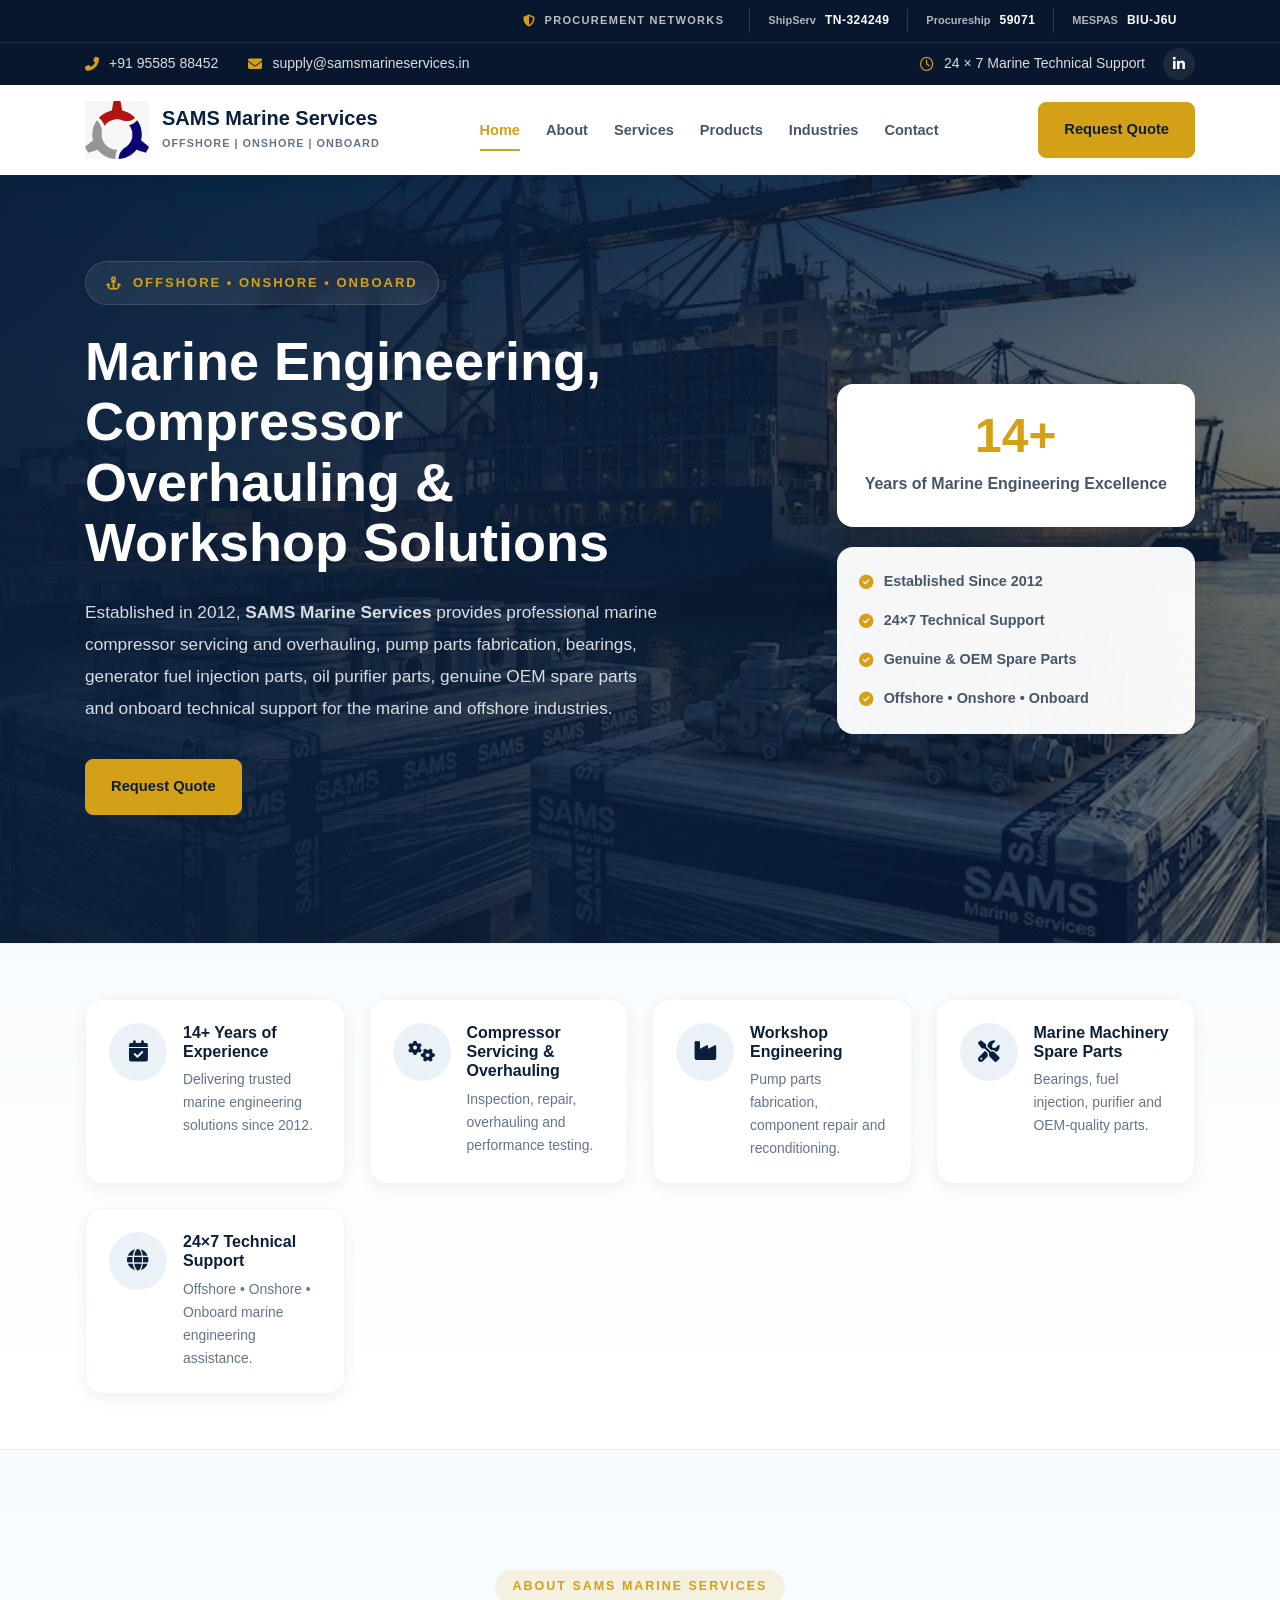
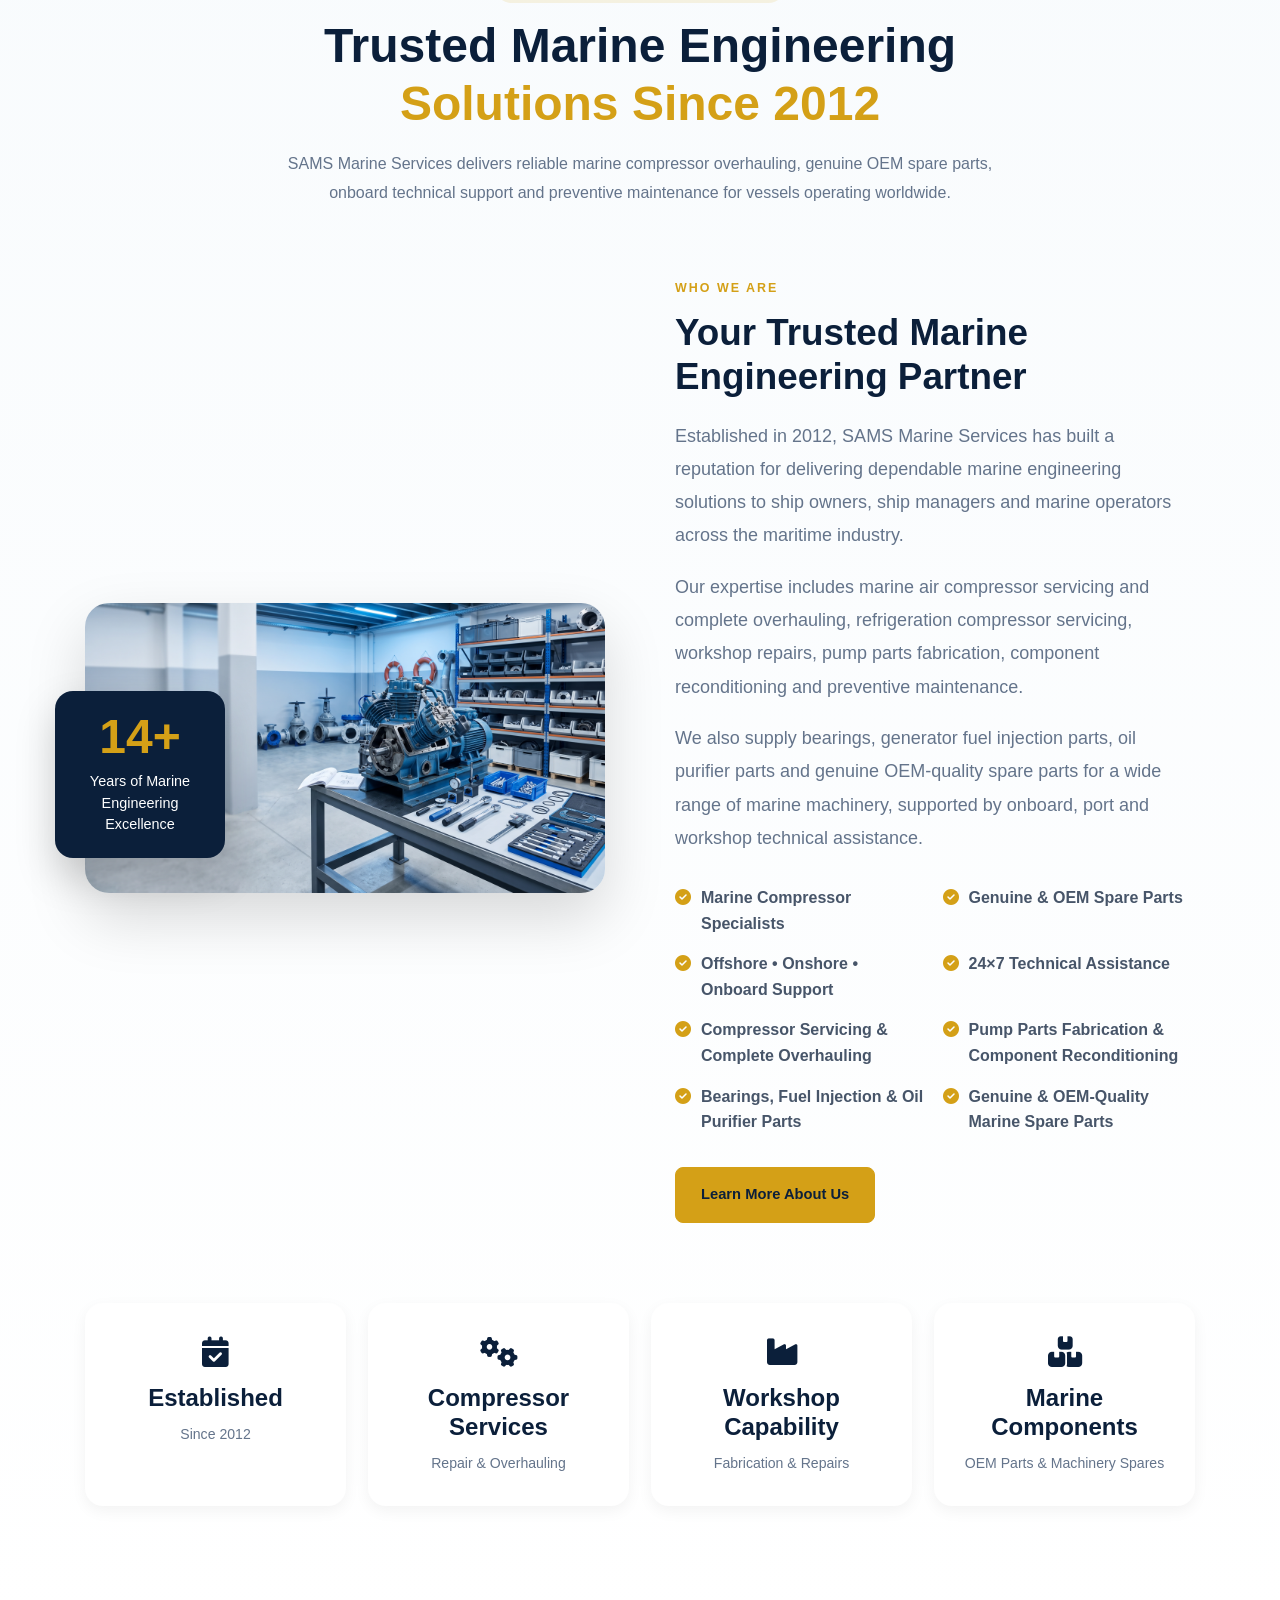
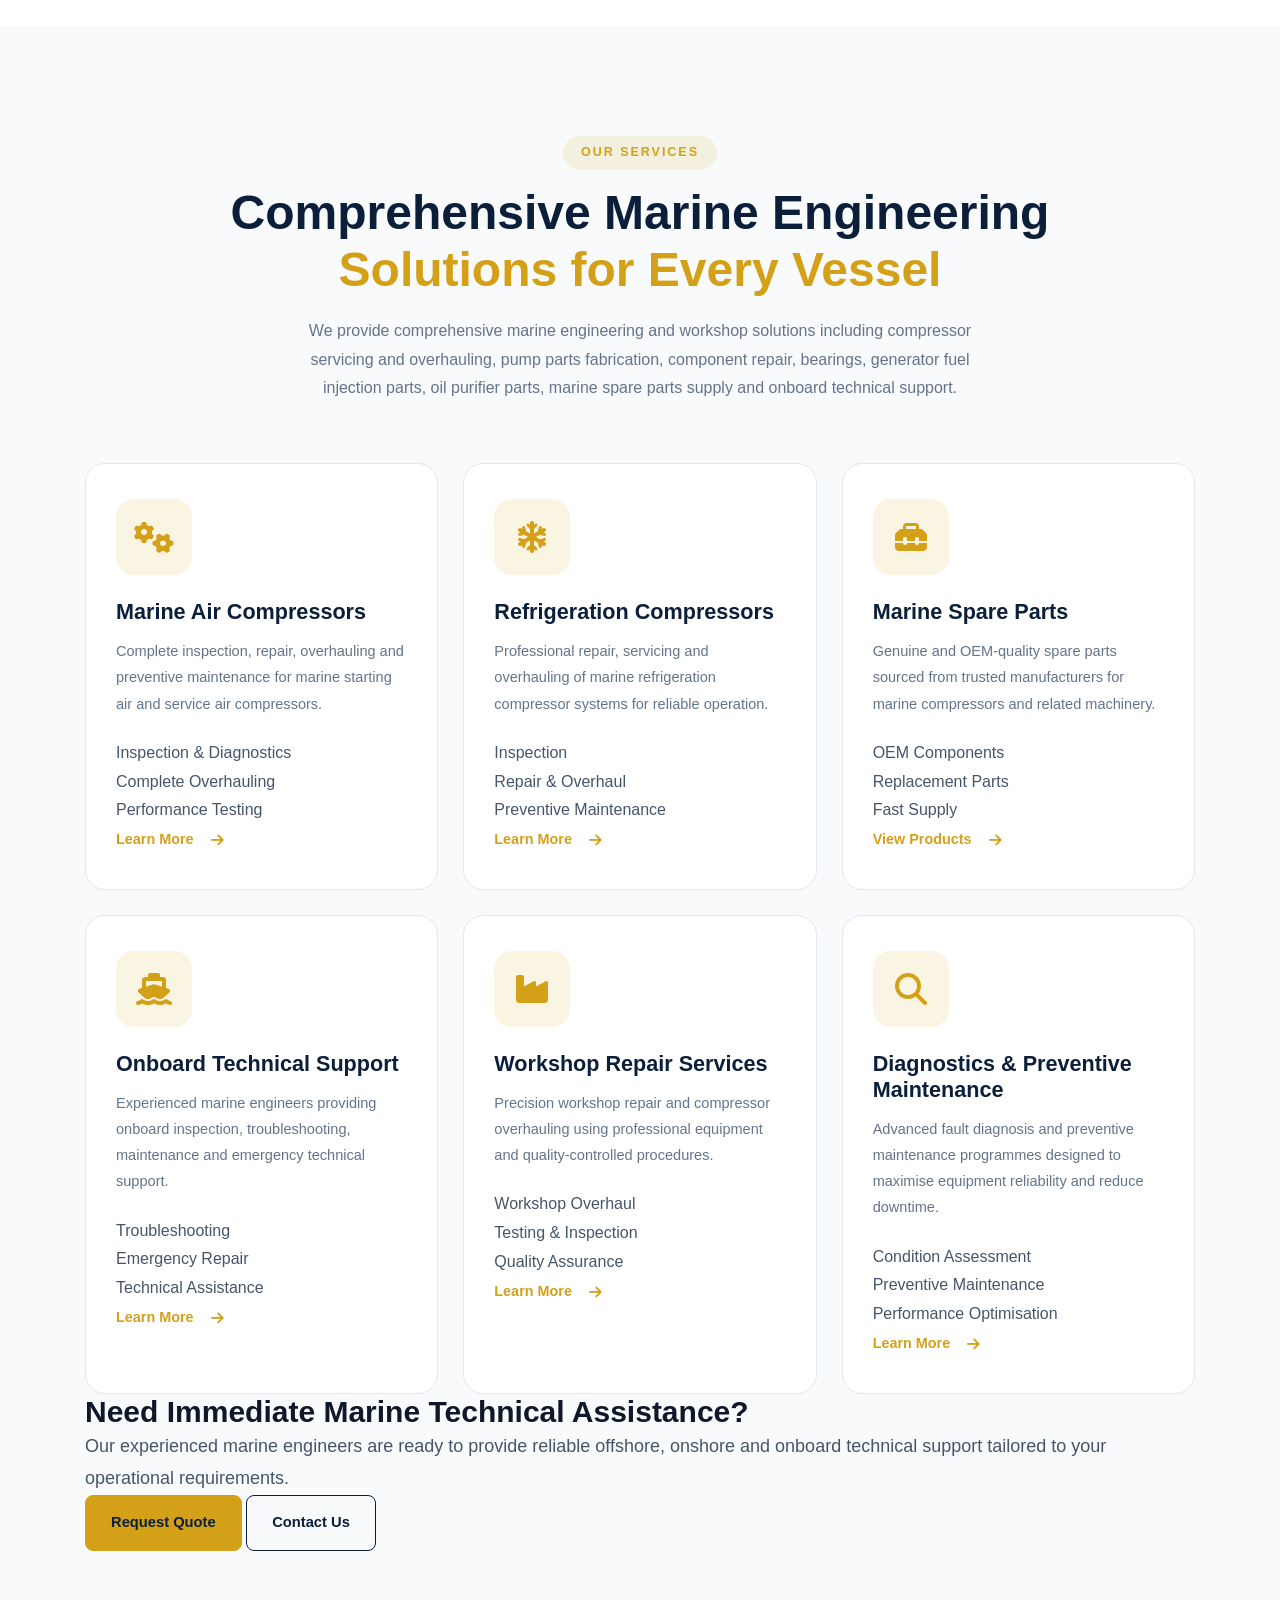
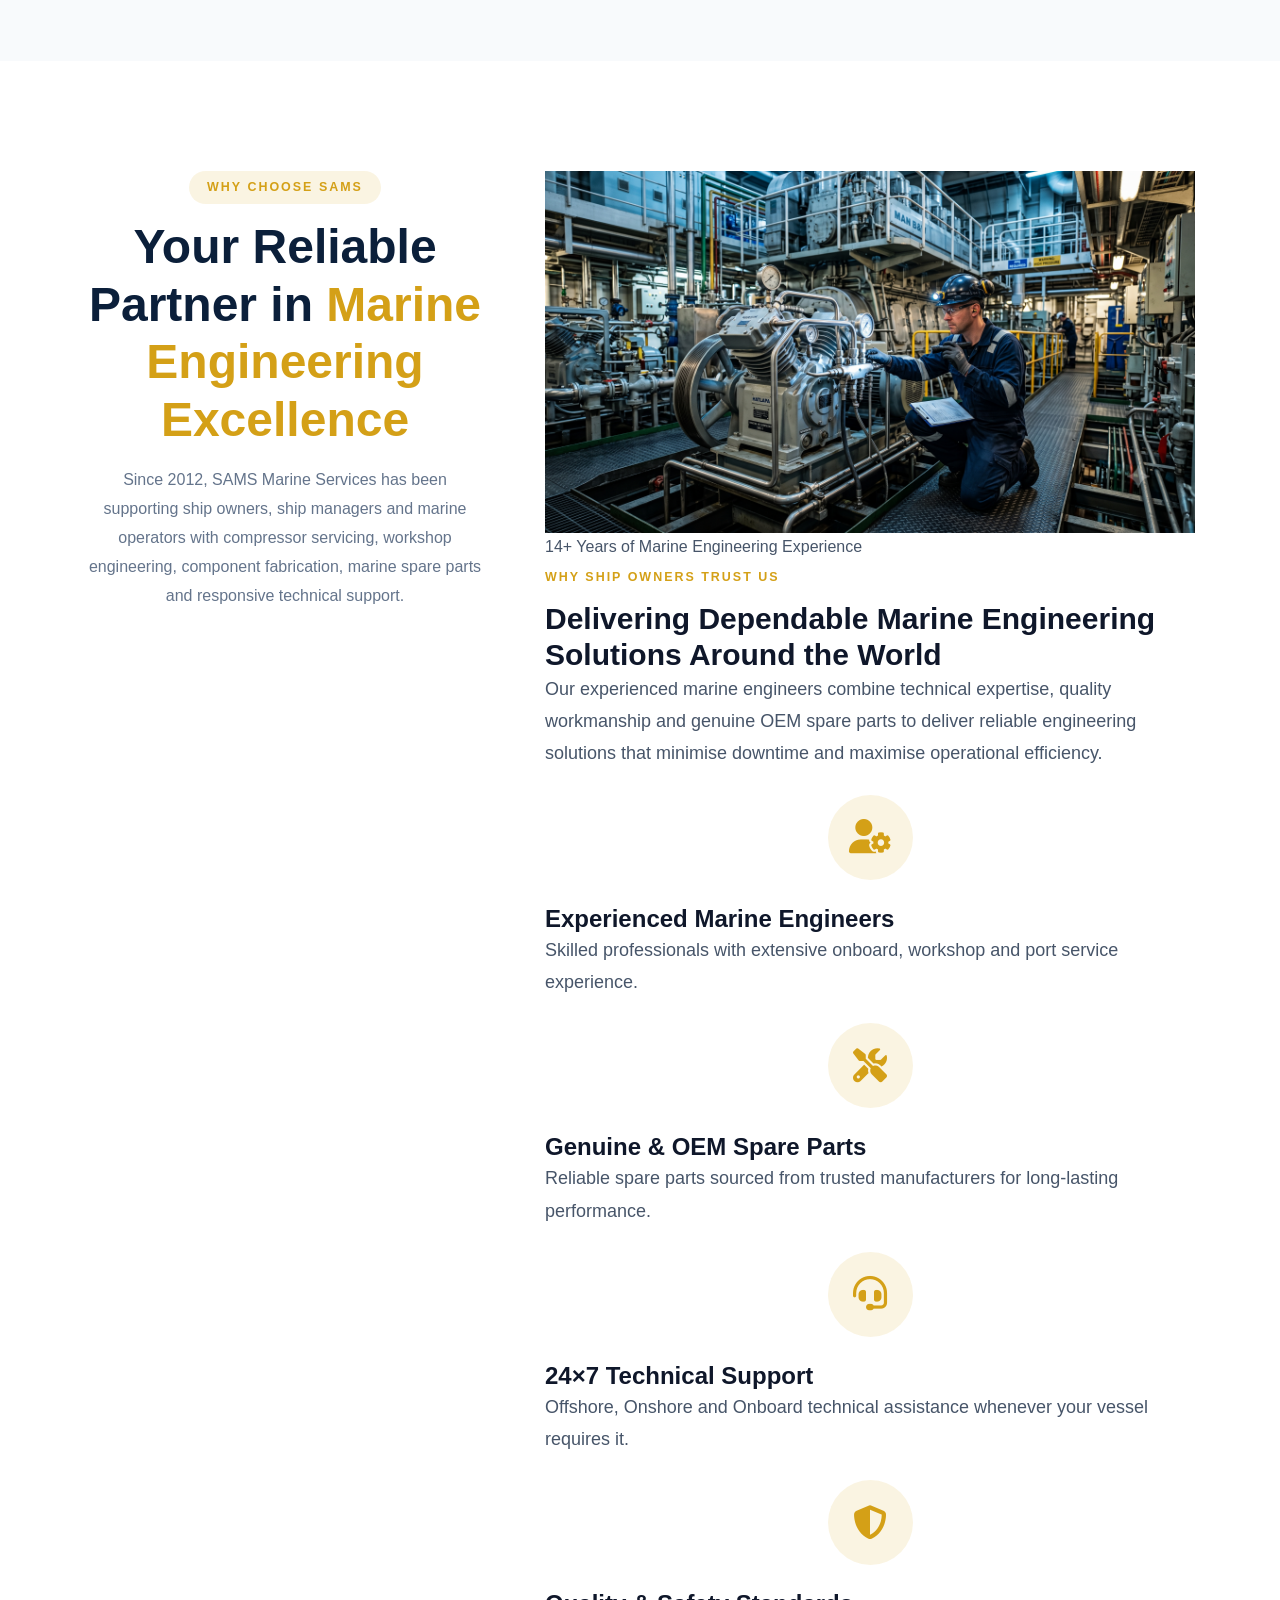
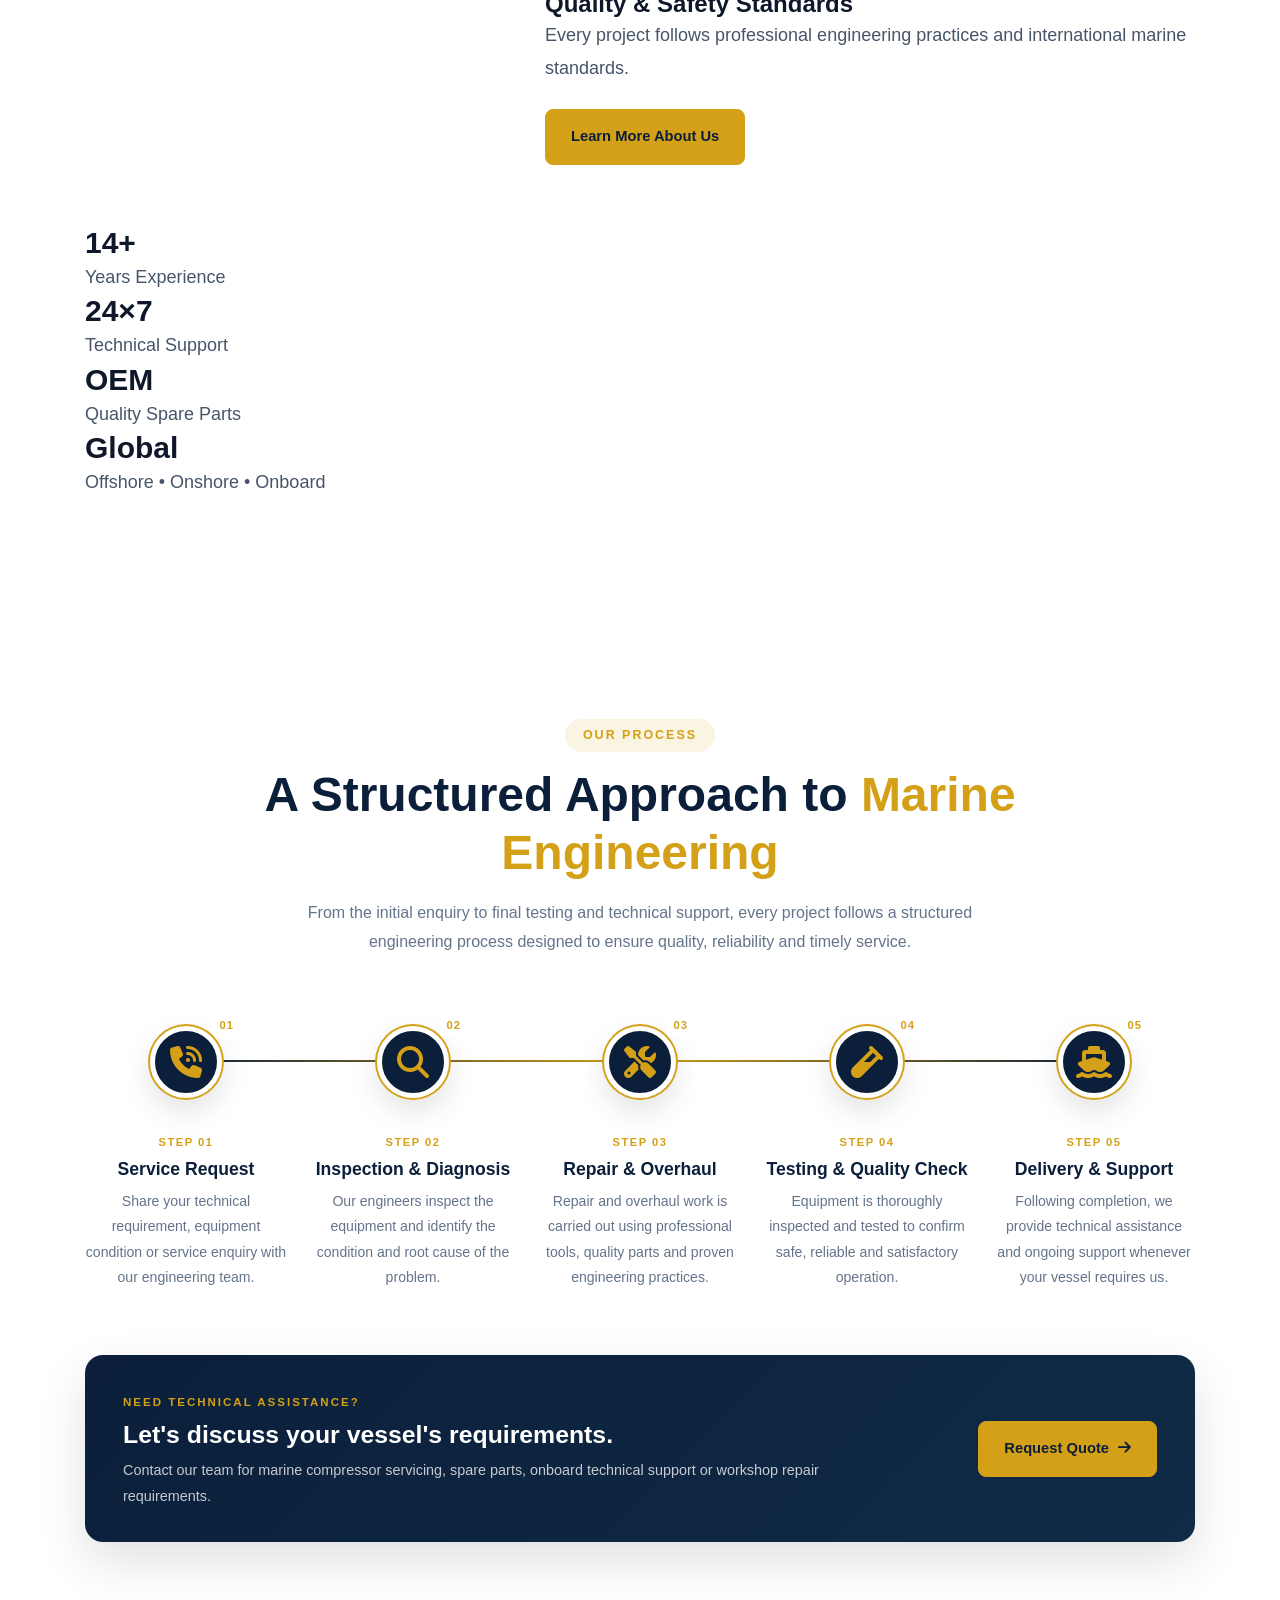
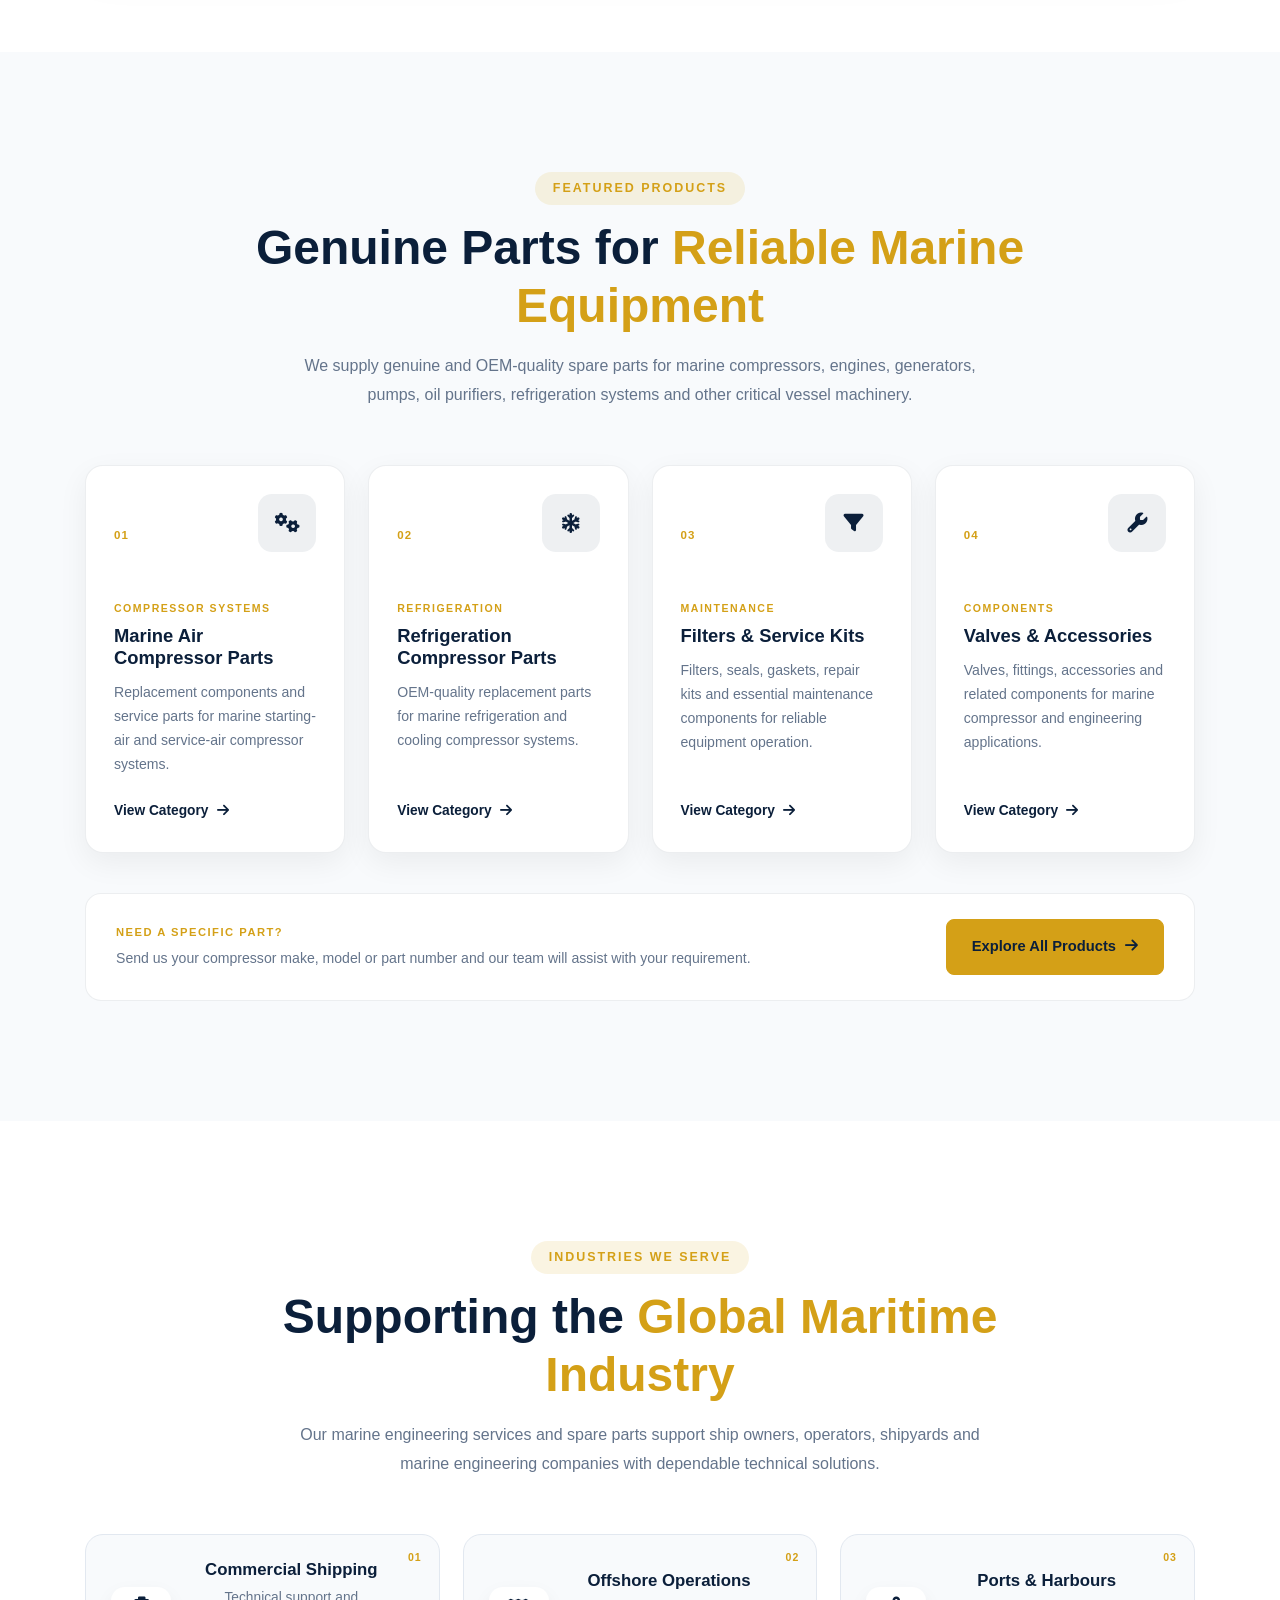
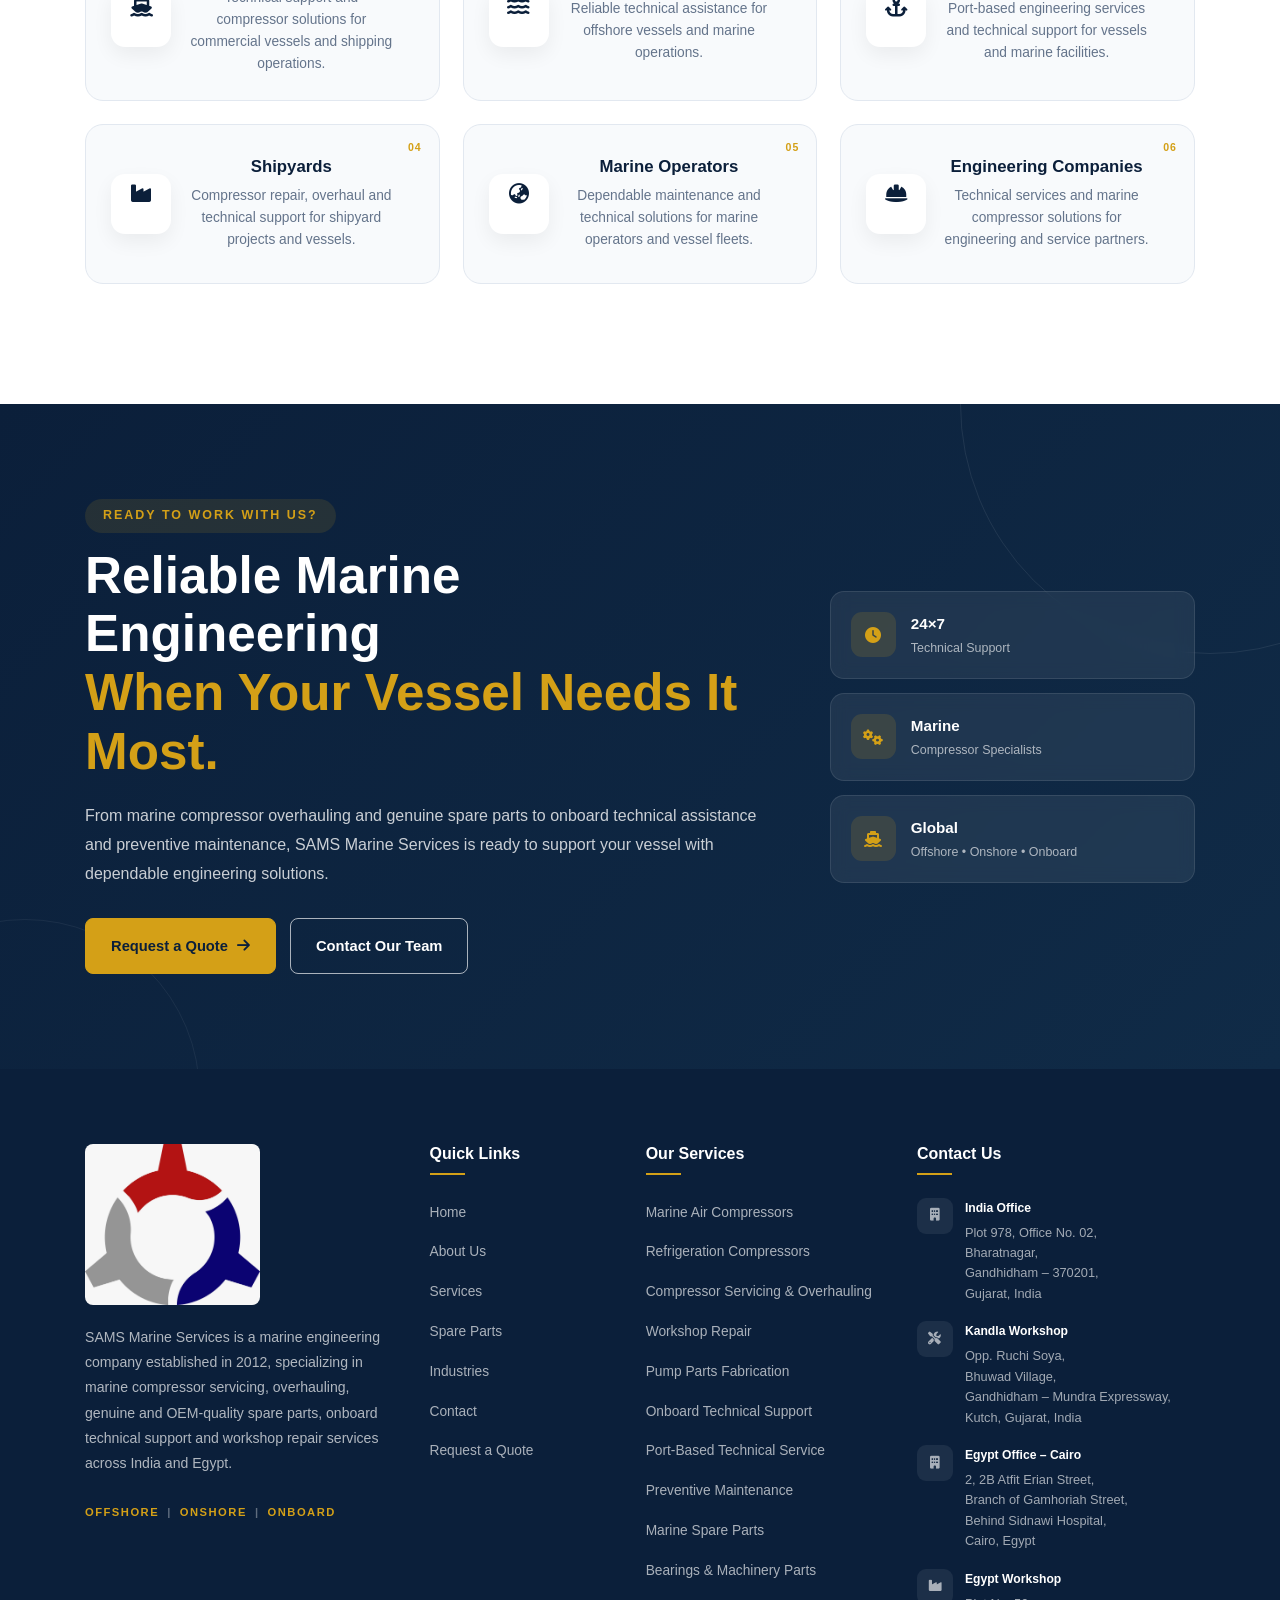
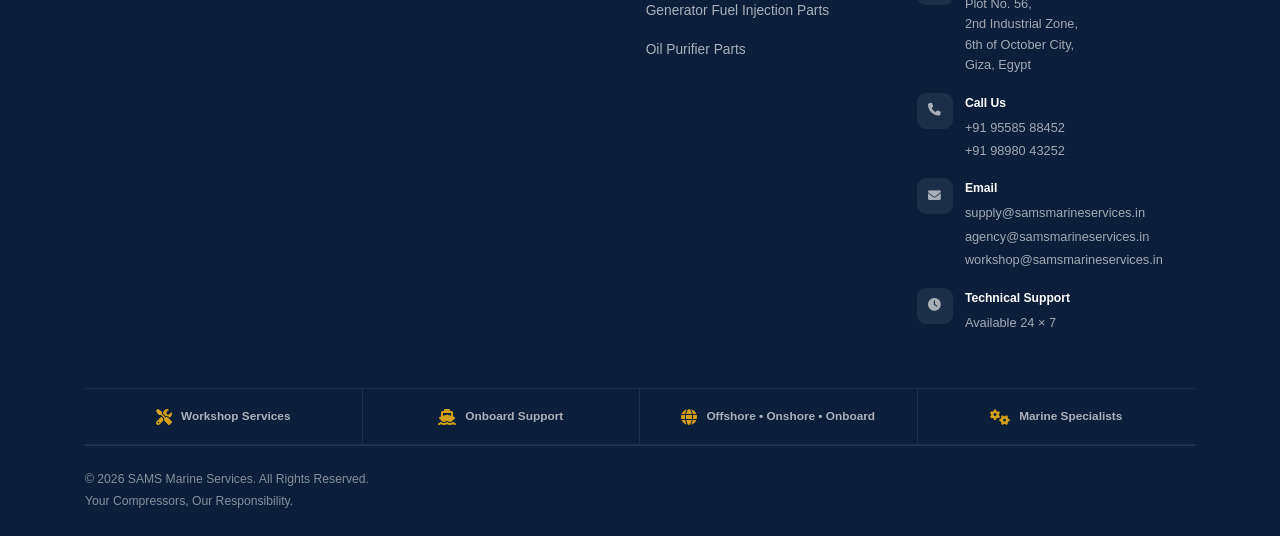
==== commit 0cada5ad: "Standardize footer and contact details Updated the shared footer content across the main HTML pages " ====
--- a/index.html
+++ b/index.html
@@ -42,2628 +42,2801 @@
 <body>
 
 
-        <!-- ==================================================
+    <!-- ==================================================
      PROCUREMENT & NETWORK IDENTIFICATION BAR
 ================================================== -->
 
-        <div class="network-trust-bar">
-
-            <div class="container">
-
-                <div class="network-trust-inner">
-
-
-                    <!-- LABEL -->
-
-                    <div class="network-trust-label">
-
-                        <i class="fas fa-shield-halved"></i>
-
-                        <span>
-                            PROCUREMENT NETWORKS
-                        </span>
-
-                    </div>
-
-
-                    <!-- SHIPSERV -->
-
-                    <div class="network-id">
-
-                        <span class="network-name">
-                            ShipServ
-                        </span>
-
-                        <span class="network-value">
-                            TN-324249
-                        </span>
-
-                    </div>
-
-
-                    <!-- PROCURESHIP -->
-
-                    <div class="network-id">
-
-                        <span class="network-name">
-                            Procureship
-                        </span>
-
-                        <span class="network-value">
-                            59071
-                        </span>
-
-                    </div>
-
-
-                    <!-- MESPAS -->
-
-                    <div class="network-id">
-
-                        <span class="network-name">
-                            MESPAS
-                        </span>
-
-                        <span class="network-value">
-                            BIU-J6U
-                        </span>
-
-                    </div>
-
-
-                </div>
+    <div class="network-trust-bar">
+
+        <div class="container">
+
+            <div class="network-trust-inner">
+
+
+                <!-- LABEL -->
+
+                <div class="network-trust-label">
+
+                    <i class="fas fa-shield-halved"></i>
+
+                    <span>
+                        PROCUREMENT NETWORKS
+                    </span>
+
+                </div>
+
+
+                <!-- SHIPSERV -->
+
+                <div class="network-id">
+
+                    <span class="network-name">
+                        ShipServ
+                    </span>
+
+                    <span class="network-value">
+                        TN-324249
+                    </span>
+
+                </div>
+
+
+                <!-- PROCURESHIP -->
+
+                <div class="network-id">
+
+                    <span class="network-name">
+                        Procureship
+                    </span>
+
+                    <span class="network-value">
+                        59071
+                    </span>
+
+                </div>
+
+
+                <!-- MESPAS -->
+
+                <div class="network-id">
+
+                    <span class="network-name">
+                        MESPAS
+                    </span>
+
+                    <span class="network-value">
+                        BIU-J6U
+                    </span>
+
+                </div>
+
 
             </div>
 
         </div>
 
-        <!-- ==========================================
+    </div>
+
+    <!-- ==========================================
                     PRELOADER
     =========================================== -->
 
-        <div class="preloader">
-            <div class="loader"></div>
-        </div>
-
-        <!-- ==========================================
+    <div class="preloader">
+        <div class="loader"></div>
+    </div>
+
+    <!-- ==========================================
                     BACK TO TOP
     =========================================== -->
 
-        <a href="#" class="back-to-top" id="backToTop">
-            <i class="fas fa-arrow-up"></i>
-        </a>
-
-        <!-- =========================
+    <a href="#" class="back-to-top" id="backToTop">
+        <i class="fas fa-arrow-up"></i>
+    </a>
+
+    <!-- =========================
      TOP BAR START
 ========================== -->
-        <div class="top-bar">
-            <div class="container">
-                <!-- Left -->
-                <div class="topbar-left">
-                    <div class="topbar-item">
-                        <i class="fas fa-phone-alt"></i>
-                        <a href="tel:+919558588452">+91 95585 88452</a>
-                    </div>
-
-                    <div class="topbar-item">
-                        <i class="fas fa-envelope"></i>
-                        <a href="mailto:supply@samsmarineservices.in">
-                            supply@samsmarineservices.in
-                        </a>
-                    </div>
-                </div>
-
-                <!-- Right -->
-                <div class="topbar-right">
-                    <div class="topbar-item">
-                        <i class="far fa-clock"></i>
-                        <span>24 × 7 Marine Technical Support</span>
-                    </div>
-
-                    <div class="topbar-social">
-                        <a href="#" aria-label="LinkedIn">
-                            <i class="fab fa-linkedin-in"></i>
-                        </a>
-<!-- 
+    <div class="top-bar">
+        <div class="container">
+            <!-- Left -->
+            <div class="topbar-left">
+                <div class="topbar-item">
+                    <i class="fas fa-phone-alt"></i>
+                    <a href="tel:+919558588452">+91 95585 88452</a>
+                </div>
+
+                <div class="topbar-item">
+                    <i class="fas fa-envelope"></i>
+                    <a href="mailto:supply@samsmarineservices.in">
+                        supply@samsmarineservices.in
+                    </a>
+                </div>
+            </div>
+
+            <!-- Right -->
+            <div class="topbar-right">
+                <div class="topbar-item">
+                    <i class="far fa-clock"></i>
+                    <span>24 × 7 Marine Technical Support</span>
+                </div>
+
+                <div class="topbar-social">
+                    <a href="#" aria-label="LinkedIn">
+                        <i class="fab fa-linkedin-in"></i>
+                    </a>
+                    <!-- 
                         <a href="#" aria-label="Facebook">
                             <i class="fab fa-facebook-f"></i>
                         </a> -->
-                    </div>
                 </div>
             </div>
         </div>
-        <!-- =========================
+    </div>
+    <!-- =========================
      TOP BAR END
 ========================== -->
-        <!-- ==================================================
+    <!-- ==================================================
      HEADER START
 ================================================== -->
-        <header class="site-header">
-
-            <nav class="navbar" aria-label="Primary Navigation">
-
-                <div class="container">
-
-                    <!-- =========================
+    <header class="site-header">
+
+        <nav class="navbar" aria-label="Primary Navigation">
+
+            <div class="container">
+
+                <!-- =========================
                  BRAND
             ========================== -->
-                    <div class="brand">
-
-                        <a href="index.html" class="logo">
-
-                            <img src="assets/images/logo/LOGO.jpeg" alt="SAMS Marine Services Logo">
-
-                        </a>
-
-                        <div class="brand-info">
-
-                            <h1 class="company-name">
-                                SAMS Marine Services
-                            </h1>
-
-                            <span class="company-tagline">
-                                OFFSHORE | ONSHORE | ONBOARD
-                            </span>
-
-                        </div>
-
-                    </div>
-
-                    <!-- =========================
+                <div class="brand">
+
+                    <a href="index.html" class="logo">
+
+                        <img src="assets/images/logo/LOGO.jpeg" alt="SAMS Marine Services Logo">
+
+                    </a>
+
+                    <div class="brand-info">
+
+                        <h1 class="company-name">
+                            SAMS Marine Services
+                        </h1>
+
+                        <span class="company-tagline">
+                            OFFSHORE | ONSHORE | ONBOARD
+                        </span>
+
+                    </div>
+
+                </div>
+
+                <!-- =========================
                  NAVIGATION
             ========================== -->
-                    <ul class="nav-menu">
-
-                        <li class="nav-item">
-                            <a href="index.html" class="nav-link active">
+                <ul class="nav-menu">
+
+                    <li class="nav-item">
+                        <a href="index.html" class="nav-link active">
+                            Home
+                        </a>
+                    </li>
+
+                    <li class="nav-item">
+                        <a href="about.html" class="nav-link">
+                            About
+                        </a>
+                    </li>
+
+                    <li class="nav-item">
+                        <a href="services.html" class="nav-link">
+                            Services
+                        </a>
+                    </li>
+
+                    <li class="nav-item">
+                        <a href="products.html" class="nav-link">
+                            Products
+                        </a>
+                    </li>
+
+                    <li class="nav-item">
+                        <a href="industries.html" class="nav-link">
+                            Industries
+                        </a>
+                    </li>
+
+                    <li class="nav-item">
+                        <a href="contact.html" class="nav-link">
+                            Contact
+                        </a>
+                    </li>
+
+                </ul>
+
+                <!-- =========================
+                 RIGHT SIDE
+            ========================== -->
+                <div class="nav-actions">
+
+                    <a href="request-quote.html" class="btn btn-primary">
+
+                        Request Quote
+
+                    </a>
+                    <button class="mobile-toggle" id="mobileToggle" aria-label="Toggle Navigation">
+                        <span></span>
+                        <span></span>
+                        <span></span>
+                    </button>
+                </div>
+
+            </div>
+
+        </nav>
+
+    </header>
+    <!-- ==================================================
+     HEADER END
+================================================== -->
+
+    <!-- ==================================================
+     HERO SECTION START
+================================================== -->
+    <section class="hero" id="home">
+
+        <!-- Hero Background Overlay -->
+        <div class="hero-overlay"></div>
+
+        <div class="container">
+
+            <div class="hero-wrapper">
+
+                <!-- =========================
+                 HERO CONTENT
+            ========================== -->
+                <div class="hero-content">
+
+                    <span class="hero-tag">
+                        <i class="fas fa-anchor"></i>
+                        OFFSHORE • ONSHORE • ONBOARD
+                    </span>
+
+                    <h1 class="hero-title">
+                        Marine Engineering, Compressor Overhauling
+                        & Workshop Solutions
+                    </h1>
+
+                    <p class="hero-description">
+
+                        Established in 2012, <strong>SAMS Marine Services</strong>
+                        provides professional marine compressor servicing and
+                        overhauling, pump parts fabrication, bearings, generator
+                        fuel injection parts, oil purifier parts, genuine OEM
+                        spare parts and onboard technical support for the marine
+                        and offshore industries.
+
+                    </p>
+
+                    <!-- Hero Buttons -->
+                    <div class="hero-buttons">
+
+                        <a href="request-quote.html" class="btn btn-primary">
+
+                            Request Quote
+
+                        </a>
+
+                        <a href="#services" class="btn btn-outline">
+
+                            Explore Services
+
+                        </a>
+
+                    </div>
+
+                </div>
+
+                <!-- =========================
+                 HERO RIGHT
+            ========================== -->
+                <div class="hero-right">
+
+                    <div class="experience-card">
+
+                        <span class="experience-number">
+
+                            14+
+
+                        </span>
+
+                        <span class="experience-title">
+
+                            Years of Marine Engineering Excellence
+
+                        </span>
+
+                    </div>
+
+                    <div class="hero-highlights">
+
+                        <div class="highlight-item">
+
+                            <i class="fas fa-check-circle"></i>
+
+                            <span>Established Since 2012</span>
+
+                        </div>
+
+                        <div class="highlight-item">
+
+                            <i class="fas fa-check-circle"></i>
+
+                            <span>24×7 Technical Support</span>
+
+                        </div>
+
+                        <div class="highlight-item">
+
+                            <i class="fas fa-check-circle"></i>
+
+                            <span>Genuine & OEM Spare Parts</span>
+
+                        </div>
+
+                        <div class="highlight-item">
+
+                            <i class="fas fa-check-circle"></i>
+
+                            <span>Offshore • Onshore • Onboard</span>
+
+                        </div>
+
+                    </div>
+
+                </div>
+
+            </div>
+
+        </div>
+
+    </section>
+    <!-- ==================================================
+     HERO SECTION END
+================================================== -->
+
+
+
+    <!-- ==================================================
+     TRUST STRIP START
+================================================== -->
+    <section class="trust-strip">
+
+        <div class="container">
+
+            <div class="trust-grid">
+
+                <!-- Experience -->
+                <div class="trust-item">
+
+                    <div class="trust-icon">
+                        <i class="fas fa-calendar-check"></i>
+                    </div>
+
+                    <div class="trust-content">
+
+                        <h4>14+ Years of Experience</h4>
+
+                        <p>
+                            Delivering trusted marine engineering solutions since 2012.
+                        </p>
+
+                    </div>
+
+                </div>
+
+
+                <!-- Compressor -->
+                <div class="trust-item">
+
+                    <div class="trust-icon">
+                        <i class="fas fa-cogs"></i>
+                    </div>
+
+                    <div class="trust-content">
+
+                        <h4>Compressor Servicing & Overhauling</h4>
+
+                        <p>
+                            Inspection, repair, overhauling and performance testing.
+                        </p>
+
+                    </div>
+
+                </div>
+
+
+                <!-- Workshop -->
+                <div class="trust-item">
+
+                    <div class="trust-icon">
+                        <i class="fas fa-industry"></i>
+                    </div>
+
+                    <div class="trust-content">
+
+                        <h4>Workshop Engineering</h4>
+
+                        <p>
+                            Pump parts fabrication, component repair and reconditioning.
+                        </p>
+
+                    </div>
+
+                </div>
+
+
+                <!-- Parts -->
+                <div class="trust-item">
+
+                    <div class="trust-icon">
+                        <i class="fas fa-tools"></i>
+                    </div>
+
+                    <div class="trust-content">
+
+                        <h4>Marine Machinery Spare Parts</h4>
+
+                        <p>
+                            Bearings, fuel injection, purifier and OEM-quality parts.
+                        </p>
+
+                    </div>
+
+                </div>
+                <!-- Support -->
+                <div class="trust-item">
+
+                    <div class="trust-icon">
+                        <i class="fas fa-globe"></i>
+                    </div>
+
+                    <div class="trust-content">
+
+                        <h4>24×7 Technical Support</h4>
+
+                        <p>
+                            Offshore • Onshore • Onboard marine engineering assistance.
+                        </p>
+
+                    </div>
+
+                </div>
+
+            </div>
+
+        </div>
+
+    </section>
+    <!-- ==================================================
+     TRUST STRIP END
+================================================== -->
+
+
+    <!-- ==================================================
+     ABOUT US SECTION START
+================================================== -->
+    <section class="about section-padding" id="about">
+
+        <div class="container">
+
+            <!-- ==========================
+             SECTION HEADER
+        =========================== -->
+
+            <div class="section-header">
+
+                <span class="section-tag">
+                    ABOUT SAMS MARINE SERVICES
+                </span>
+
+                <h2>
+                    Trusted Marine Engineering
+                    <span>Solutions Since 2012</span>
+                </h2>
+
+                <p>
+
+                    SAMS Marine Services delivers reliable marine compressor
+                    overhauling, genuine OEM spare parts, onboard technical
+                    support and preventive maintenance for vessels operating
+                    worldwide.
+
+                </p>
+
+            </div>
+
+            <!-- ==========================
+             ABOUT CONTENT
+        =========================== -->
+
+            <div class="about-wrapper">
+
+                <!-- LEFT SIDE -->
+
+                <div class="about-image">
+
+                    <img src="assets/images/about/about-workshop.png" alt="Marine Compressor Workshop">
+
+                    <!-- Experience Badge -->
+
+                    <div class="experience-badge">
+
+                        <span class="experience-number">
+                            14+
+                        </span>
+
+                        <span class="experience-text">
+                            Years of Marine
+                            Engineering Excellence
+                        </span>
+
+                    </div>
+
+                </div>
+
+                <!-- RIGHT SIDE -->
+
+                <div class="about-content">
+
+                    <span class="content-tag">
+                        WHO WE ARE
+                    </span>
+
+                    <h3>
+
+                        Your Trusted Marine Engineering Partner
+
+                    </h3>
+
+                    <p>
+
+                        Established in 2012, SAMS Marine Services has built a
+                        reputation for delivering dependable marine engineering
+                        solutions to ship owners, ship managers and marine
+                        operators across the maritime industry.
+
+                    </p>
+                    <p>
+
+                        Our expertise includes marine air compressor servicing
+                        and complete overhauling, refrigeration compressor
+                        servicing, workshop repairs, pump parts fabrication,
+                        component reconditioning and preventive maintenance.
+
+                    </p>
+
+                    <p>
+
+                        We also supply bearings, generator fuel injection parts,
+                        oil purifier parts and genuine OEM-quality spare parts
+                        for a wide range of marine machinery, supported by
+                        onboard, port and workshop technical assistance.
+
+                    </p>
+                    <!-- Features -->
+
+                    <div class="about-list">
+
+                        <div class="about-item">
+
+                            <i class="fas fa-check-circle"></i>
+
+                            <span>
+                                Marine Compressor Specialists
+                            </span>
+
+                        </div>
+
+                        <div class="about-item">
+
+                            <i class="fas fa-check-circle"></i>
+
+                            <span>
+                                Genuine & OEM Spare Parts
+                            </span>
+
+                        </div>
+
+                        <div class="about-item">
+
+                            <i class="fas fa-check-circle"></i>
+
+                            <span>
+                                Offshore • Onshore • Onboard Support
+                            </span>
+
+                        </div>
+
+                        <div class="about-item">
+
+                            <i class="fas fa-check-circle"></i>
+
+                            <span>
+                                24×7 Technical Assistance
+                            </span>
+
+                        </div>
+
+                        <div class="about-item">
+
+                            <i class="fas fa-check-circle"></i>
+
+                            <span>
+                                Compressor Servicing & Complete Overhauling
+                            </span>
+
+                        </div>
+
+
+                        <div class="about-item">
+
+                            <i class="fas fa-check-circle"></i>
+
+                            <span>
+                                Pump Parts Fabrication & Component Reconditioning
+                            </span>
+
+                        </div>
+
+
+                        <div class="about-item">
+
+                            <i class="fas fa-check-circle"></i>
+
+                            <span>
+                                Bearings, Fuel Injection & Oil Purifier Parts
+                            </span>
+
+                        </div>
+
+
+                        <div class="about-item">
+
+                            <i class="fas fa-check-circle"></i>
+
+                            <span>
+                                Genuine & OEM-Quality Marine Spare Parts
+                            </span>
+
+                        </div>
+
+                    </div>
+
+                    <div class="about-buttons">
+
+                        <a href="about.html" class="btn btn-primary">
+
+                            Learn More About Us
+
+                        </a>
+
+                    </div>
+
+                </div>
+
+            </div>
+
+            <!-- ==========================
+             CORE STRENGTHS
+        =========================== -->
+
+            <div class="about-features">
+
+                <div class="feature-card">
+
+                    <i class="fas fa-calendar-check"></i>
+
+                    <h4>Established</h4>
+
+                    <p>Since 2012</p>
+
+                </div>
+
+
+                <div class="feature-card">
+
+                    <i class="fas fa-cogs"></i>
+
+                    <h4>Compressor Services</h4>
+
+                    <p>Repair & Overhauling</p>
+
+                </div>
+
+
+                <div class="feature-card">
+
+                    <i class="fas fa-industry"></i>
+
+                    <h4>Workshop Capability</h4>
+
+                    <p>Fabrication & Repairs</p>
+
+                </div>
+
+
+                <div class="feature-card">
+
+                    <i class="fas fa-boxes"></i>
+
+                    <h4>Marine Components</h4>
+
+                    <p>OEM Parts & Machinery Spares</p>
+
+                </div>
+
+            </div>
+        </div>
+
+    </section>
+
+    <!-- ==================================================
+     ABOUT US SECTION END
+================================================== -->
+
+    <!-- ==================================================
+     SERVICES SECTION START
+================================================== -->
+    <section class="services section-padding" id="services">
+
+        <div class="container">
+
+            <!-- ==========================
+             SECTION HEADER
+        =========================== -->
+
+            <div class="section-header">
+
+                <span class="section-tag">
+                    OUR SERVICES
+                </span>
+
+                <h2>
+                    Comprehensive Marine Engineering
+                    <span>Solutions for Every Vessel</span>
+                </h2>
+                <p>
+
+                    We provide comprehensive marine engineering and workshop
+                    solutions including compressor servicing and overhauling,
+                    pump parts fabrication, component repair, bearings,
+                    generator fuel injection parts, oil purifier parts,
+                    marine spare parts supply and onboard technical support.
+
+                </p>
+
+            </div>
+
+            <!-- ==========================
+             SERVICES GRID
+        =========================== -->
+
+            <div class="services-grid">
+
+                <!-- Service 1 -->
+
+                <article class="service-card">
+
+                    <div class="service-icon">
+                        <i class="fas fa-cogs"></i>
+                    </div>
+
+                    <h3>Marine Air Compressors</h3>
+
+                    <p>
+
+                        Complete inspection, repair, overhauling and preventive
+                        maintenance for marine starting air and service air compressors.
+
+                    </p>
+
+                    <ul class="service-list">
+
+                        <li>Inspection & Diagnostics</li>
+
+                        <li>Complete Overhauling</li>
+
+                        <li>Performance Testing</li>
+
+                    </ul>
+
+                    <a href="services.html" class="service-link">
+
+                        Learn More
+
+                        <i class="fas fa-arrow-right"></i>
+
+                    </a>
+
+                </article>
+
+                <!-- Service 2 -->
+
+                <article class="service-card">
+
+                    <div class="service-icon">
+                        <i class="fas fa-snowflake"></i>
+                    </div>
+
+                    <h3>Refrigeration Compressors</h3>
+
+                    <p>
+
+                        Professional repair, servicing and overhauling of marine
+                        refrigeration compressor systems for reliable operation.
+
+                    </p>
+
+                    <ul class="service-list">
+
+                        <li>Inspection</li>
+
+                        <li>Repair & Overhaul</li>
+
+                        <li>Preventive Maintenance</li>
+
+                    </ul>
+
+                    <a href="services.html" class="service-link">
+
+                        Learn More
+
+                        <i class="fas fa-arrow-right"></i>
+
+                    </a>
+
+                </article>
+
+                <!-- Service 3 -->
+
+                <article class="service-card">
+
+                    <div class="service-icon">
+                        <i class="fas fa-toolbox"></i>
+                    </div>
+
+                    <h3>Marine Spare Parts</h3>
+
+                    <p>
+
+                        Genuine and OEM-quality spare parts sourced from trusted
+                        manufacturers for marine compressors and related machinery.
+
+                    </p>
+
+                    <ul class="service-list">
+
+                        <li>OEM Components</li>
+
+                        <li>Replacement Parts</li>
+
+                        <li>Fast Supply</li>
+
+                    </ul>
+
+                    <a href="products.html" class="service-link">
+
+                        View Products
+
+                        <i class="fas fa-arrow-right"></i>
+
+                    </a>
+
+                </article>
+
+                <!-- Service 4 -->
+
+                <article class="service-card">
+
+                    <div class="service-icon">
+                        <i class="fas fa-ship"></i>
+                    </div>
+
+                    <h3>Onboard Technical Support</h3>
+
+                    <p>
+
+                        Experienced marine engineers providing onboard inspection,
+                        troubleshooting, maintenance and emergency technical support.
+
+                    </p>
+
+                    <ul class="service-list">
+
+                        <li>Troubleshooting</li>
+
+                        <li>Emergency Repair</li>
+
+                        <li>Technical Assistance</li>
+
+                    </ul>
+
+                    <a href="services.html" class="service-link">
+
+                        Learn More
+
+                        <i class="fas fa-arrow-right"></i>
+
+                    </a>
+
+                </article>
+
+                <!-- Service 5 -->
+
+                <article class="service-card">
+
+                    <div class="service-icon">
+                        <i class="fas fa-industry"></i>
+                    </div>
+
+                    <h3>Workshop Repair Services</h3>
+
+                    <p>
+
+                        Precision workshop repair and compressor overhauling using
+                        professional equipment and quality-controlled procedures.
+
+                    </p>
+
+                    <ul class="service-list">
+
+                        <li>Workshop Overhaul</li>
+
+                        <li>Testing & Inspection</li>
+
+                        <li>Quality Assurance</li>
+
+                    </ul>
+
+                    <a href="services.html" class="service-link">
+
+                        Learn More
+
+                        <i class="fas fa-arrow-right"></i>
+
+                    </a>
+
+                </article>
+
+                <!-- Service 6 -->
+
+                <article class="service-card">
+
+                    <div class="service-icon">
+                        <i class="fas fa-search"></i>
+                    </div>
+
+                    <h3>Diagnostics & Preventive Maintenance</h3>
+
+                    <p>
+
+                        Advanced fault diagnosis and preventive maintenance programmes
+                        designed to maximise equipment reliability and reduce downtime.
+
+                    </p>
+
+                    <ul class="service-list">
+
+                        <li>Condition Assessment</li>
+
+                        <li>Preventive Maintenance</li>
+
+                        <li>Performance Optimisation</li>
+
+                    </ul>
+
+                    <a href="services.html" class="service-link">
+
+                        Learn More
+
+                        <i class="fas fa-arrow-right"></i>
+
+                    </a>
+
+                </article>
+
+            </div>
+
+            <!-- ==========================
+             SERVICE CTA
+        =========================== -->
+
+            <div class="services-cta">
+
+                <h3>
+                    Need Immediate Marine Technical Assistance?
+                </h3>
+
+                <p>
+
+                    Our experienced marine engineers are ready to provide reliable
+                    offshore, onshore and onboard technical support tailored to your
+                    operational requirements.
+
+                </p>
+
+                <div class="services-cta-buttons">
+
+                    <a href="request-quote.html" class="btn btn-primary">
+
+                        Request Quote
+
+                    </a>
+
+                    <a href="contact.html" class="btn btn-outline">
+
+                        Contact Us
+
+                    </a>
+
+                </div>
+
+            </div>
+
+        </div>
+
+    </section>
+    <!-- ==================================================
+     SERVICES SECTION END
+================================================== -->
+    <!-- ==================================================
+     WHY CHOOSE SAMS START
+================================================== -->
+
+    <section class="why-choose section-padding" id="why">
+
+        <div class="container">
+
+            <!--==================================
+                SECTION HEADER
+        ===================================-->
+
+            <div class="section-header">
+
+                <span class="section-tag">
+                    WHY CHOOSE SAMS
+                </span>
+
+                <h2>
+                    Your Reliable Partner in
+                    <span>Marine Engineering Excellence</span>
+                </h2>
+                <p>
+
+                    Since 2012, SAMS Marine Services has been supporting
+                    ship owners, ship managers and marine operators with
+                    compressor servicing, workshop engineering, component
+                    fabrication, marine spare parts and responsive technical
+                    support.
+
+                </p>
+
+            </div>
+
+            <!--==================================
+                MAIN CONTENT
+        ===================================-->
+
+            <div class="why-wrapper">
+
+                <!-- LEFT COLUMN -->
+
+                <div class="why-image">
+
+                    <img src="assets/images/why-choose/why-choose.png" alt="Marine Engineer Inspecting Compressor">
+
+                    <!-- Experience Badge -->
+
+                    <div class="why-badge">
+
+                        <span class="badge-number">
+                            14+
+                        </span>
+
+                        <span class="badge-text">
+                            Years of Marine Engineering Experience
+                        </span>
+
+                    </div>
+
+                </div>
+
+                <!-- RIGHT COLUMN -->
+
+                <div class="why-content">
+
+                    <span class="content-tag">
+
+                        WHY SHIP OWNERS TRUST US
+
+                    </span>
+
+                    <h3>
+
+                        Delivering Dependable Marine Engineering
+                        Solutions Around the World
+
+                    </h3>
+
+                    <p>
+
+                        Our experienced marine engineers combine technical expertise,
+                        quality workmanship and genuine OEM spare parts to deliver
+                        reliable engineering solutions that minimise downtime and
+                        maximise operational efficiency.
+
+                    </p>
+
+                    <!-- FEATURES -->
+
+                    <div class="why-features">
+
+                        <!-- Item -->
+
+                        <div class="why-item">
+
+                            <div class="why-icon">
+
+                                <i class="fas fa-user-cog"></i>
+
+                            </div>
+
+                            <div class="why-info">
+
+                                <h4>
+                                    Experienced Marine Engineers
+                                </h4>
+
+                                <p>
+
+                                    Skilled professionals with extensive onboard,
+                                    workshop and port service experience.
+
+                                </p>
+
+                            </div>
+
+                        </div>
+
+                        <!-- Item -->
+
+                        <div class="why-item">
+
+                            <div class="why-icon">
+
+                                <i class="fas fa-tools"></i>
+
+                            </div>
+
+                            <div class="why-info">
+
+                                <h4>
+                                    Genuine & OEM Spare Parts
+                                </h4>
+
+                                <p>
+
+                                    Reliable spare parts sourced from trusted
+                                    manufacturers for long-lasting performance.
+
+                                </p>
+
+                            </div>
+
+                        </div>
+
+                        <!-- Item -->
+
+                        <div class="why-item">
+
+                            <div class="why-icon">
+
+                                <i class="fas fa-headset"></i>
+
+                            </div>
+
+                            <div class="why-info">
+
+                                <h4>
+                                    24×7 Technical Support
+                                </h4>
+
+                                <p>
+
+                                    Offshore, Onshore and Onboard technical
+                                    assistance whenever your vessel requires it.
+
+                                </p>
+
+                            </div>
+
+                        </div>
+
+                        <!-- Item -->
+
+                        <div class="why-item">
+
+                            <div class="why-icon">
+
+                                <i class="fas fa-shield-alt"></i>
+
+                            </div>
+
+                            <div class="why-info">
+
+                                <h4>
+                                    Quality & Safety Standards
+                                </h4>
+
+                                <p>
+
+                                    Every project follows professional engineering
+                                    practices and international marine standards.
+
+                                </p>
+
+                            </div>
+
+                        </div>
+
+                    </div>
+
+                    <!-- BUTTON -->
+
+                    <div class="why-buttons">
+
+                        <a href="about.html" class="btn btn-primary">
+
+                            Learn More About Us
+
+                        </a>
+
+                    </div>
+
+                </div>
+
+            </div>
+
+            <!--==================================
+                COMPANY STRENGTHS
+        ===================================-->
+
+            <div class="why-stats">
+
+                <div class="why-stat">
+
+                    <h3>14+</h3>
+
+                    <p>
+                        Years Experience
+                    </p>
+
+                </div>
+
+                <div class="why-stat">
+
+                    <h3>24×7</h3>
+
+                    <p>
+                        Technical Support
+                    </p>
+
+                </div>
+
+                <div class="why-stat">
+
+                    <h3>OEM</h3>
+
+                    <p>
+                        Quality Spare Parts
+                    </p>
+
+                </div>
+
+                <div class="why-stat">
+
+                    <h3>Global</h3>
+
+                    <p>
+                        Offshore • Onshore • Onboard
+                    </p>
+
+                </div>
+
+            </div>
+
+        </div>
+
+    </section>
+
+    <!-- ==================================================
+     WHY CHOOSE SAMS END
+================================================== -->
+
+    <!-- ==================================================
+     ENGINEERING PROCESS START
+================================================== -->
+
+    <section class="process section-padding" id="process">
+
+        <div class="container">
+
+            <!-- ==========================
+             SECTION HEADER
+        =========================== -->
+
+            <div class="section-header">
+
+                <span class="section-tag">
+                    OUR PROCESS
+                </span>
+
+                <h2>
+                    A Structured Approach to
+                    <span>Marine Engineering</span>
+                </h2>
+
+                <p>
+                    From the initial enquiry to final testing and technical
+                    support, every project follows a structured engineering
+                    process designed to ensure quality, reliability and timely
+                    service.
+                </p>
+
+            </div>
+
+
+            <!-- ==========================
+             PROCESS TIMELINE
+        =========================== -->
+
+            <div class="process-timeline">
+
+
+                <!-- STEP 01 -->
+
+                <article class="process-step">
+
+                    <div class="process-step-top">
+
+                        <span class="process-number">
+                            01
+                        </span>
+
+                        <div class="process-icon">
+
+                            <i class="fas fa-phone-volume"></i>
+
+                        </div>
+
+                    </div>
+
+                    <div class="process-content">
+
+                        <span class="process-label">
+                            STEP 01
+                        </span>
+
+                        <h3>
+                            Service Request
+                        </h3>
+
+                        <p>
+                            Share your technical requirement, equipment
+                            condition or service enquiry with our engineering
+                            team.
+                        </p>
+
+                    </div>
+
+                </article>
+
+
+                <!-- STEP 02 -->
+
+                <article class="process-step">
+
+                    <div class="process-step-top">
+
+                        <span class="process-number">
+                            02
+                        </span>
+
+                        <div class="process-icon">
+
+                            <i class="fas fa-search"></i>
+
+                        </div>
+
+                    </div>
+
+                    <div class="process-content">
+
+                        <span class="process-label">
+                            STEP 02
+                        </span>
+
+                        <h3>
+                            Inspection & Diagnosis
+                        </h3>
+
+                        <p>
+                            Our engineers inspect the equipment and identify
+                            the condition and root cause of the problem.
+                        </p>
+
+                    </div>
+
+                </article>
+
+
+                <!-- STEP 03 -->
+
+                <article class="process-step">
+
+                    <div class="process-step-top">
+
+                        <span class="process-number">
+                            03
+                        </span>
+
+                        <div class="process-icon">
+
+                            <i class="fas fa-tools"></i>
+
+                        </div>
+
+                    </div>
+
+                    <div class="process-content">
+
+                        <span class="process-label">
+                            STEP 03
+                        </span>
+
+                        <h3>
+                            Repair & Overhaul
+                        </h3>
+
+                        <p>
+                            Repair and overhaul work is carried out using
+                            professional tools, quality parts and proven
+                            engineering practices.
+                        </p>
+
+                    </div>
+
+                </article>
+
+
+                <!-- STEP 04 -->
+
+                <article class="process-step">
+
+                    <div class="process-step-top">
+
+                        <span class="process-number">
+                            04
+                        </span>
+
+                        <div class="process-icon">
+
+                            <i class="fas fa-vial"></i>
+
+                        </div>
+
+                    </div>
+
+                    <div class="process-content">
+
+                        <span class="process-label">
+                            STEP 04
+                        </span>
+
+                        <h3>
+                            Testing & Quality Check
+                        </h3>
+
+                        <p>
+                            Equipment is thoroughly inspected and tested to
+                            confirm safe, reliable and satisfactory operation.
+                        </p>
+
+                    </div>
+
+                </article>
+
+
+                <!-- STEP 05 -->
+
+                <article class="process-step">
+
+                    <div class="process-step-top">
+
+                        <span class="process-number">
+                            05
+                        </span>
+
+                        <div class="process-icon">
+
+                            <i class="fas fa-ship"></i>
+
+                        </div>
+
+                    </div>
+
+                    <div class="process-content">
+
+                        <span class="process-label">
+                            STEP 05
+                        </span>
+
+                        <h3>
+                            Delivery & Support
+                        </h3>
+
+                        <p>
+                            Following completion, we provide technical
+                            assistance and ongoing support whenever your
+                            vessel requires us.
+                        </p>
+
+                    </div>
+
+                </article>
+
+            </div>
+
+
+            <!-- ==========================
+             PROCESS CTA
+        =========================== -->
+
+            <div class="process-cta">
+
+                <div class="process-cta-content">
+
+                    <span class="process-cta-tag">
+                        NEED TECHNICAL ASSISTANCE?
+                    </span>
+
+                    <h3>
+                        Let's discuss your vessel's requirements.
+                    </h3>
+
+                    <p>
+                        Contact our team for marine compressor servicing,
+                        spare parts, onboard technical support or workshop
+                        repair requirements.
+                    </p>
+
+                </div>
+
+                <div class="process-cta-action">
+
+                    <a href="request-quote.html" class="btn btn-primary">
+
+                        Request Quote
+
+                        <i class="fas fa-arrow-right"></i>
+
+                    </a>
+
+                </div>
+
+            </div>
+
+        </div>
+
+    </section>
+
+    <!-- ==================================================
+     ENGINEERING PROCESS END
+================================================== -->
+
+    <!-- ==================================================
+     FEATURED PRODUCTS START
+================================================== -->
+
+    <section class="products section-padding" id="products">
+
+        <div class="container">
+
+            <!-- ==========================
+             SECTION HEADER
+        =========================== -->
+
+            <div class="section-header">
+
+                <span class="section-tag">
+                    FEATURED PRODUCTS
+                </span>
+
+                <h2>
+                    Genuine Parts for
+                    <span>Reliable Marine Equipment</span>
+                </h2>
+                <p>
+
+                    We supply genuine and OEM-quality spare parts for marine
+                    compressors, engines, generators, pumps, oil purifiers,
+                    refrigeration systems and other critical vessel machinery.
+
+                </p>
+
+            </div>
+
+
+            <!-- ==========================
+             PRODUCT GRID
+        =========================== -->
+
+            <div class="products-grid">
+
+
+                <!-- PRODUCT 01 -->
+
+                <article class="product-card">
+
+                    <div class="product-card-top">
+
+                        <span class="product-number">
+                            01
+                        </span>
+
+                        <div class="product-icon">
+                            <i class="fas fa-cogs"></i>
+                        </div>
+
+                    </div>
+
+                    <div class="product-content">
+
+                        <span class="product-label">
+                            COMPRESSOR SYSTEMS
+                        </span>
+
+                        <h3>
+                            Marine Air Compressor Parts
+                        </h3>
+
+                        <p>
+                            Replacement components and service parts for
+                            marine starting-air and service-air compressor
+                            systems.
+                        </p>
+
+                        <a href="products.html" class="product-link">
+
+                            View Category
+
+                            <i class="fas fa-arrow-right"></i>
+
+                        </a>
+
+                    </div>
+
+                </article>
+
+
+                <!-- PRODUCT 02 -->
+
+                <article class="product-card">
+
+                    <div class="product-card-top">
+
+                        <span class="product-number">
+                            02
+                        </span>
+
+                        <div class="product-icon">
+                            <i class="fas fa-snowflake"></i>
+                        </div>
+
+                    </div>
+
+                    <div class="product-content">
+
+                        <span class="product-label">
+                            REFRIGERATION
+                        </span>
+
+                        <h3>
+                            Refrigeration Compressor Parts
+                        </h3>
+
+                        <p>
+                            OEM-quality replacement parts for marine
+                            refrigeration and cooling compressor systems.
+                        </p>
+
+                        <a href="products.html" class="product-link">
+
+                            View Category
+
+                            <i class="fas fa-arrow-right"></i>
+
+                        </a>
+
+                    </div>
+
+                </article>
+
+
+                <!-- PRODUCT 03 -->
+
+                <article class="product-card">
+
+                    <div class="product-card-top">
+
+                        <span class="product-number">
+                            03
+                        </span>
+
+                        <div class="product-icon">
+                            <i class="fas fa-filter"></i>
+                        </div>
+
+                    </div>
+
+                    <div class="product-content">
+
+                        <span class="product-label">
+                            MAINTENANCE
+                        </span>
+
+                        <h3>
+                            Filters & Service Kits
+                        </h3>
+
+                        <p>
+                            Filters, seals, gaskets, repair kits and essential
+                            maintenance components for reliable equipment
+                            operation.
+                        </p>
+
+                        <a href="products.html" class="product-link">
+
+                            View Category
+
+                            <i class="fas fa-arrow-right"></i>
+
+                        </a>
+
+                    </div>
+
+                </article>
+
+
+                <!-- PRODUCT 04 -->
+
+                <article class="product-card">
+
+                    <div class="product-card-top">
+
+                        <span class="product-number">
+                            04
+                        </span>
+
+                        <div class="product-icon">
+                            <i class="fas fa-wrench"></i>
+                        </div>
+
+                    </div>
+
+                    <div class="product-content">
+
+                        <span class="product-label">
+                            COMPONENTS
+                        </span>
+
+                        <h3>
+                            Valves & Accessories
+                        </h3>
+
+                        <p>
+                            Valves, fittings, accessories and related components
+                            for marine compressor and engineering applications.
+                        </p>
+
+                        <a href="products.html" class="product-link">
+
+                            View Category
+
+                            <i class="fas fa-arrow-right"></i>
+
+                        </a>
+
+                    </div>
+
+                </article>
+
+            </div>
+
+
+            <!-- ==========================
+             PRODUCT CTA
+        =========================== -->
+
+            <div class="products-action">
+
+                <div class="products-action-text">
+
+                    <span>
+                        NEED A SPECIFIC PART?
+                    </span>
+
+                    <p>
+                        Send us your compressor make, model or part number and
+                        our team will assist with your requirement.
+                    </p>
+
+                </div>
+
+                <a href="products.html" class="btn btn-primary">
+
+                    Explore All Products
+
+                    <i class="fas fa-arrow-right"></i>
+
+                </a>
+
+            </div>
+
+        </div>
+
+    </section>
+
+    <!-- ==================================================
+     FEATURED PRODUCTS END
+================================================== -->
+
+    <!-- ==================================================
+     INDUSTRIES WE SERVE START
+================================================== -->
+
+    <section class="industries section-padding" id="industries">
+
+        <div class="container">
+
+            <!-- ==========================
+             SECTION HEADER
+        =========================== -->
+
+            <div class="section-header">
+
+                <span class="section-tag">
+                    INDUSTRIES WE SERVE
+                </span>
+
+                <h2>
+                    Supporting the
+                    <span>Global Maritime Industry</span>
+                </h2>
+
+                <p>
+                    Our marine engineering services and spare parts support
+                    ship owners, operators, shipyards and marine engineering
+                    companies with dependable technical solutions.
+                </p>
+
+            </div>
+
+
+            <!-- ==========================
+             INDUSTRIES GRID
+        =========================== -->
+
+            <div class="industries-grid">
+
+
+                <!-- INDUSTRY 01 -->
+
+                <article class="industry-card">
+
+                    <span class="industry-number">
+                        01
+                    </span>
+
+                    <div class="industry-icon">
+
+                        <i class="fas fa-ship"></i>
+
+                    </div>
+
+                    <div class="industry-content">
+
+                        <h3>
+                            Commercial Shipping
+                        </h3>
+
+                        <p>
+                            Technical support and compressor solutions
+                            for commercial vessels and shipping operations.
+                        </p>
+
+                    </div>
+
+                    <i class="fas fa-arrow-right industry-arrow"></i>
+
+                </article>
+
+
+                <!-- INDUSTRY 02 -->
+
+                <article class="industry-card">
+
+                    <span class="industry-number">
+                        02
+                    </span>
+
+                    <div class="industry-icon">
+
+                        <i class="fas fa-water"></i>
+
+                    </div>
+
+                    <div class="industry-content">
+
+                        <h3>
+                            Offshore Operations
+                        </h3>
+
+                        <p>
+                            Reliable technical assistance for offshore
+                            vessels and marine operations.
+                        </p>
+
+                    </div>
+
+                    <i class="fas fa-arrow-right industry-arrow"></i>
+
+                </article>
+
+
+                <!-- INDUSTRY 03 -->
+
+                <article class="industry-card">
+
+                    <span class="industry-number">
+                        03
+                    </span>
+
+                    <div class="industry-icon">
+
+                        <i class="fas fa-anchor"></i>
+
+                    </div>
+
+                    <div class="industry-content">
+
+                        <h3>
+                            Ports & Harbours
+                        </h3>
+
+                        <p>
+                            Port-based engineering services and technical
+                            support for vessels and marine facilities.
+                        </p>
+
+                    </div>
+
+                    <i class="fas fa-arrow-right industry-arrow"></i>
+
+                </article>
+
+
+                <!-- INDUSTRY 04 -->
+
+                <article class="industry-card">
+
+                    <span class="industry-number">
+                        04
+                    </span>
+
+                    <div class="industry-icon">
+
+                        <i class="fas fa-industry"></i>
+
+                    </div>
+
+                    <div class="industry-content">
+
+                        <h3>
+                            Shipyards
+                        </h3>
+
+                        <p>
+                            Compressor repair, overhaul and technical
+                            support for shipyard projects and vessels.
+                        </p>
+
+                    </div>
+
+                    <i class="fas fa-arrow-right industry-arrow"></i>
+
+                </article>
+
+
+                <!-- INDUSTRY 05 -->
+
+                <article class="industry-card">
+
+                    <span class="industry-number">
+                        05
+                    </span>
+
+                    <div class="industry-icon">
+
+                        <i class="fas fa-globe-asia"></i>
+
+                    </div>
+
+                    <div class="industry-content">
+
+                        <h3>
+                            Marine Operators
+                        </h3>
+
+                        <p>
+                            Dependable maintenance and technical solutions
+                            for marine operators and vessel fleets.
+                        </p>
+
+                    </div>
+
+                    <i class="fas fa-arrow-right industry-arrow"></i>
+
+                </article>
+
+
+                <!-- INDUSTRY 06 -->
+
+                <article class="industry-card">
+
+                    <span class="industry-number">
+                        06
+                    </span>
+
+                    <div class="industry-icon">
+
+                        <i class="fas fa-hard-hat"></i>
+
+                    </div>
+
+                    <div class="industry-content">
+
+                        <h3>
+                            Engineering Companies
+                        </h3>
+
+                        <p>
+                            Technical services and marine compressor
+                            solutions for engineering and service partners.
+                        </p>
+
+                    </div>
+
+                    <i class="fas fa-arrow-right industry-arrow"></i>
+
+                </article>
+
+            </div>
+
+        </div>
+
+    </section>
+
+    <!-- ==================================================
+     INDUSTRIES WE SERVE END
+================================================== -->
+    <!-- ==================================================
+     CALL TO ACTION START
+================================================== -->
+
+    <section class="cta" id="quote">
+
+        <div class="cta-overlay"></div>
+
+        <div class="container">
+
+            <div class="cta-wrapper">
+
+                <!-- CTA CONTENT -->
+
+                <div class="cta-content">
+
+                    <span class="section-tag">
+                        READY TO WORK WITH US?
+                    </span>
+
+                    <h2>
+                        Reliable Marine Engineering
+                        <span>When Your Vessel Needs It Most.</span>
+                    </h2>
+
+                    <p>
+                        From marine compressor overhauling and genuine spare
+                        parts to onboard technical assistance and preventive
+                        maintenance, SAMS Marine Services is ready to support
+                        your vessel with dependable engineering solutions.
+                    </p>
+
+                    <!-- CTA BUTTONS -->
+
+                    <div class="cta-buttons">
+
+                        <a href="request-quote.html" class="btn btn-primary">
+
+                            Request a Quote
+
+                            <i class="fas fa-arrow-right"></i>
+
+                        </a>
+
+                        <a href="contact.html" class="btn btn-secondary">
+
+                            Contact Our Team
+
+                        </a>
+
+                    </div>
+
+                </div>
+
+
+                <!-- CTA HIGHLIGHTS -->
+
+                <div class="cta-highlights">
+
+                    <div class="cta-highlight">
+
+                        <i class="fas fa-clock"></i>
+
+                        <div>
+
+                            <strong>
+                                24×7
+                            </strong>
+
+                            <span>
+                                Technical Support
+                            </span>
+
+                        </div>
+
+                    </div>
+
+
+                    <div class="cta-highlight">
+
+                        <i class="fas fa-cogs"></i>
+
+                        <div>
+
+                            <strong>
+                                Marine
+                            </strong>
+
+                            <span>
+                                Compressor Specialists
+                            </span>
+
+                        </div>
+
+                    </div>
+
+
+                    <div class="cta-highlight">
+
+                        <i class="fas fa-ship"></i>
+
+                        <div>
+
+                            <strong>
+                                Global
+                            </strong>
+
+                            <span>
+                                Offshore • Onshore • Onboard
+                            </span>
+
+                        </div>
+
+                    </div>
+
+                </div>
+
+            </div>
+
+        </div>
+
+    </section>
+
+    <!-- ==================================================
+     CALL TO ACTION END
+================================================== -->
+    </main>
+
+
+    <!-- ==================================================
+     FOOTER START
+================================================== -->
+
+    <footer class="footer">
+
+        <div class="container">
+
+            <!-- ==================================================
+             MAIN FOOTER
+        ================================================== -->
+
+            <div class="footer-grid">
+
+
+                <!-- ==================================================
+                 COMPANY
+            ================================================== -->
+
+                <div class="footer-column footer-company">
+
+                    <a href="index.html" class="footer-brand" aria-label="SAMS Marine Services Home">
+
+                        <img src="assets/images/logo/LOGO.jpeg" alt="SAMS Marine Services Logo" class="footer-logo">
+
+                    </a>
+
+
+                    <p class="footer-description">
+
+                        SAMS Marine Services is a marine engineering
+                        company established in 2012, specializing in
+                        marine compressor servicing, overhauling,
+                        genuine and OEM-quality spare parts, onboard
+                        technical support and workshop repair services
+                        across India and Egypt.
+
+                    </p>
+
+
+                    <div class="footer-tagline">
+
+                        OFFSHORE
+                        <span>|</span>
+                        ONSHORE
+                        <span>|</span>
+                        ONBOARD
+
+                    </div>
+
+                </div>
+
+
+                <!-- ==================================================
+                 QUICK LINKS
+            ================================================== -->
+
+                <div class="footer-column">
+
+                    <h3>
+                        Quick Links
+                    </h3>
+
+
+                    <ul class="footer-links">
+
+                        <li>
+                            <a href="index.html" class="active">
                                 Home
                             </a>
                         </li>
 
-                        <li class="nav-item">
-                            <a href="about.html" class="nav-link">
-                                About
+
+                        <li>
+                            <a href="about.html">
+                                About Us
                             </a>
                         </li>
 
-                        <li class="nav-item">
-                            <a href="services.html" class="nav-link">
+
+                        <li>
+                            <a href="services.html">
                                 Services
                             </a>
                         </li>
 
-                        <li class="nav-item">
-                            <a href="products.html" class="nav-link">
-                                Products
+
+                        <li>
+                            <a href="products.html">
+                                Spare Parts
                             </a>
                         </li>
 
-                        <li class="nav-item">
-                            <a href="industries.html" class="nav-link">
+
+                        <li>
+                            <a href="industries.html">
                                 Industries
                             </a>
                         </li>
 
-                        <li class="nav-item">
-                            <a href="contact.html" class="nav-link">
+
+                        <li>
+                            <a href="contact.html">
                                 Contact
                             </a>
                         </li>
 
+
+                        <li>
+                            <a href="request-quote.html">
+                                Request a Quote
+                            </a>
+                        </li>
+
                     </ul>
 
-                    <!-- =========================
-                 RIGHT SIDE
-            ========================== -->
-                    <div class="nav-actions">
-
-                        <a href="request-quote.html" class="btn btn-primary">
-
-                            Request Quote
-
-                        </a>
-                        <button class="mobile-toggle" id="mobileToggle" aria-label="Toggle Navigation">
-                            <span></span>
-                            <span></span>
-                            <span></span>
-                        </button>
-                    </div>
-
-                </div>
-
-            </nav>
-
-        </header>
-        <!-- ==================================================
-     HEADER END
-================================================== -->
-
-        <!-- ==================================================
-     HERO SECTION START
-================================================== -->
-        <section class="hero" id="home">
-
-            <!-- Hero Background Overlay -->
-            <div class="hero-overlay"></div>
-
-            <div class="container">
-
-                <div class="hero-wrapper">
-
-                    <!-- =========================
-                 HERO CONTENT
-            ========================== -->
-                    <div class="hero-content">
-
-                        <span class="hero-tag">
-                            <i class="fas fa-anchor"></i>
-                            OFFSHORE • ONSHORE • ONBOARD
-                        </span>
-
-                        <h1 class="hero-title">
-                            Marine Engineering, Compressor Overhauling
-                            & Workshop Solutions
-                        </h1>
-
-                        <p class="hero-description">
-
-                            Established in 2012, <strong>SAMS Marine Services</strong>
-                            provides professional marine compressor servicing and
-                            overhauling, pump parts fabrication, bearings, generator
-                            fuel injection parts, oil purifier parts, genuine OEM
-                            spare parts and onboard technical support for the marine
-                            and offshore industries.
-
-                        </p>
-
-                        <!-- Hero Buttons -->
-                        <div class="hero-buttons">
-
-                            <a href="request-quote.html" class="btn btn-primary">
-
-                                Request Quote
-
+                </div>
+
+
+                <!-- ==================================================
+                 OUR SERVICES
+            ================================================== -->
+
+                <div class="footer-column">
+
+                    <h3>
+                        Our Services
+                    </h3>
+
+
+                    <ul class="footer-links">
+
+
+                        <li>
+                            <a href="services.html">
+                                Marine Air Compressors
                             </a>
-
-                            <a href="#services" class="btn btn-outline">
-
-                                Explore Services
-
+                        </li>
+
+
+                        <li>
+                            <a href="services.html">
+                                Refrigeration Compressors
                             </a>
-
-                        </div>
-
-                    </div>
-
-                    <!-- =========================
-                 HERO RIGHT
-            ========================== -->
-                    <div class="hero-right">
-
-                        <div class="experience-card">
-
-                            <span class="experience-number">
-
-                                14+
-
+                        </li>
+
+
+                        <li>
+                            <a href="services.html">
+                                Compressor Servicing &amp; Overhauling
+                            </a>
+                        </li>
+
+
+                        <li>
+                            <a href="services.html">
+                                Workshop Repair
+                            </a>
+                        </li>
+
+
+                        <li>
+                            <a href="services.html">
+                                Pump Parts Fabrication
+                            </a>
+                        </li>
+
+
+                        <li>
+                            <a href="services.html">
+                                Onboard Technical Support
+                            </a>
+                        </li>
+
+
+                        <li>
+                            <a href="services.html">
+                                Port-Based Technical Service
+                            </a>
+                        </li>
+
+
+                        <li>
+                            <a href="services.html">
+                                Preventive Maintenance
+                            </a>
+                        </li>
+
+
+                        <li>
+                            <a href="products.html">
+                                Marine Spare Parts
+                            </a>
+                        </li>
+
+
+                        <li>
+                            <a href="products.html">
+                                Bearings &amp; Machinery Parts
+                            </a>
+                        </li>
+
+
+                        <li>
+                            <a href="products.html">
+                                Generator Fuel Injection Parts
+                            </a>
+                        </li>
+
+
+                        <li>
+                            <a href="products.html">
+                                Oil Purifier Parts
+                            </a>
+                        </li>
+
+
+                    </ul>
+
+                </div>
+
+
+                <!-- ==================================================
+                 CONTACT
+            ================================================== -->
+
+                <div class="footer-column footer-contact-column">
+
+                    <h3>
+                        Contact Us
+                    </h3>
+
+
+                    <ul class="footer-contact">
+
+
+                        <!-- ==================================================
+                         INDIA OFFICE
+                    ================================================== -->
+
+                        <li>
+
+                            <span class="footer-contact-icon">
+                                <i class="fas fa-building"></i>
                             </span>
 
-                            <span class="experience-title">
-
-                                Years of Marine Engineering Excellence
-
+
+                            <div>
+
+                                <strong>
+                                    India Office
+                                </strong>
+
+
+                                <span>
+
+                                    Plot 978, Office No. 02,<br>
+                                    Bharatnagar,<br>
+                                    Gandhidham – 370201,<br>
+                                    Gujarat, India
+
+                                </span>
+
+                            </div>
+
+                        </li>
+
+
+                        <!-- ==================================================
+                         KANDLA WORKSHOP
+                    ================================================== -->
+
+                        <li>
+
+                            <span class="footer-contact-icon">
+                                <i class="fas fa-tools"></i>
                             </span>
 
-                        </div>
-
-                        <div class="hero-highlights">
-
-                            <div class="highlight-item">
-
-                                <i class="fas fa-check-circle"></i>
-
-                                <span>Established Since 2012</span>
+
+                            <div>
+
+                                <strong>
+                                    Kandla Workshop
+                                </strong>
+
+
+                                <span>
+
+                                    Opp. Ruchi Soya,<br>
+                                    Bhuwad Village,<br>
+                                    Gandhidham – Mundra Expressway,<br>
+                                    Kutch, Gujarat, India
+
+                                </span>
 
                             </div>
 
-                            <div class="highlight-item">
-
-                                <i class="fas fa-check-circle"></i>
-
-                                <span>24×7 Technical Support</span>
+                        </li>
+
+
+                        <!-- ==================================================
+                         EGYPT OFFICE
+                    ================================================== -->
+
+                        <li>
+
+                            <span class="footer-contact-icon">
+                                <i class="fas fa-building"></i>
+                            </span>
+
+
+                            <div>
+
+                                <strong>
+                                    Egypt Office – Cairo
+                                </strong>
+
+
+                                <span>
+
+                                    2, 2B Atfit Erian Street,<br>
+                                    Branch of Gamhoriah Street,<br>
+                                    Behind Sidnawi Hospital,<br>
+                                    Cairo, Egypt
+
+                                </span>
 
                             </div>
 
-                            <div class="highlight-item">
-
-                                <i class="fas fa-check-circle"></i>
-
-                                <span>Genuine & OEM Spare Parts</span>
+                        </li>
+
+
+                        <!-- ==================================================
+                         EGYPT WORKSHOP
+                    ================================================== -->
+
+                        <li>
+
+                            <span class="footer-contact-icon">
+                                <i class="fas fa-industry"></i>
+                            </span>
+
+
+                            <div>
+
+                                <strong>
+                                    Egypt Workshop
+                                </strong>
+
+
+                                <span>
+
+                                    Plot No. 56,<br>
+                                    2nd Industrial Zone,<br>
+                                    6th of October City,<br>
+                                    Giza, Egypt
+
+                                </span>
 
                             </div>
 
-                            <div class="highlight-item">
-
-                                <i class="fas fa-check-circle"></i>
-
-                                <span>Offshore • Onshore • Onboard</span>
+                        </li>
+
+
+                        <!-- ==================================================
+                         PHONE
+                    ================================================== -->
+
+                        <li>
+
+                            <span class="footer-contact-icon">
+                                <i class="fas fa-phone"></i>
+                            </span>
+
+
+                            <div>
+
+                                <strong>
+                                    Call Us
+                                </strong>
+
+
+                                <a href="tel:+919558588452">
+                                    +91 95585 88452
+                                </a>
+
+
+                                <a href="tel:+919898043252">
+                                    +91 98980 43252
+                                </a>
 
                             </div>
 
-                        </div>
-
-                    </div>
-
-                </div>
+                        </li>
+
+
+                        <!-- ==================================================
+                         EMAIL
+                    ================================================== -->
+
+                        <li>
+
+                            <span class="footer-contact-icon">
+                                <i class="fas fa-envelope"></i>
+                            </span>
+
+
+                            <div>
+
+                                <strong>
+                                    Email
+                                </strong>
+
+
+                                <a href="mailto:supply@samsmarineservices.in">
+                                    supply@samsmarineservices.in
+                                </a>
+
+
+                                <a href="mailto:agency@samsmarineservices.in">
+                                    agency@samsmarineservices.in
+                                </a>
+
+
+                                <a href="mailto:workshop@samsmarineservices.in">
+                                    workshop@samsmarineservices.in
+                                </a>
+
+                            </div>
+
+                        </li>
+
+
+                        <!-- ==================================================
+                         TECHNICAL SUPPORT
+                    ================================================== -->
+
+                        <li>
+
+                            <span class="footer-contact-icon">
+                                <i class="fas fa-clock"></i>
+                            </span>
+
+
+                            <div>
+
+                                <strong>
+                                    Technical Support
+                                </strong>
+
+
+                                <span>
+                                    Available 24 × 7
+                                </span>
+
+                            </div>
+
+                        </li>
+
+
+                    </ul>
+
+                </div>
+
 
             </div>
 
-        </section>
-        <!-- ==================================================
-     HERO SECTION END
-================================================== -->
-
-
-
-        <!-- ==================================================
-     TRUST STRIP START
-================================================== -->
-        <section class="trust-strip">
-
-            <div class="container">
-
-                <div class="trust-grid">
-
-                    <!-- Experience -->
-                    <div class="trust-item">
-
-                        <div class="trust-icon">
-                            <i class="fas fa-calendar-check"></i>
-                        </div>
-
-                        <div class="trust-content">
-
-                            <h4>14+ Years of Experience</h4>
-
-                            <p>
-                                Delivering trusted marine engineering solutions since 2012.
-                            </p>
-
-                        </div>
-
-                    </div>
-
-
-                    <!-- Compressor -->
-                    <div class="trust-item">
-
-                        <div class="trust-icon">
-                            <i class="fas fa-cogs"></i>
-                        </div>
-
-                        <div class="trust-content">
-
-                            <h4>Compressor Servicing & Overhauling</h4>
-
-                            <p>
-                                Inspection, repair, overhauling and performance testing.
-                            </p>
-
-                        </div>
-
-                    </div>
-
-
-                    <!-- Workshop -->
-                    <div class="trust-item">
-
-                        <div class="trust-icon">
-                            <i class="fas fa-industry"></i>
-                        </div>
-
-                        <div class="trust-content">
-
-                            <h4>Workshop Engineering</h4>
-
-                            <p>
-                                Pump parts fabrication, component repair and reconditioning.
-                            </p>
-
-                        </div>
-
-                    </div>
-
-
-                    <!-- Parts -->
-                    <div class="trust-item">
-
-                        <div class="trust-icon">
-                            <i class="fas fa-tools"></i>
-                        </div>
-
-                        <div class="trust-content">
-
-                            <h4>Marine Machinery Spare Parts</h4>
-
-                            <p>
-                                Bearings, fuel injection, purifier and OEM-quality parts.
-                            </p>
-
-                        </div>
-
-                    </div>
-                    <!-- Support -->
-                    <div class="trust-item">
-
-                        <div class="trust-icon">
-                            <i class="fas fa-globe"></i>
-                        </div>
-
-                        <div class="trust-content">
-
-                            <h4>24×7 Technical Support</h4>
-
-                            <p>
-                                Offshore • Onshore • Onboard marine engineering assistance.
-                            </p>
-
-                        </div>
-
-                    </div>
-
-                </div>
+
+            <!-- ==================================================
+             WORKSHOP / SERVICE STRIP
+        ================================================== -->
+
+            <div class="footer-service-strip">
+
+
+                <div>
+
+                    <i class="fas fa-tools"></i>
+
+                    <span>
+                        Workshop Services
+                    </span>
+
+                </div>
+
+
+                <div>
+
+                    <i class="fas fa-ship"></i>
+
+                    <span>
+                        Onboard Support
+                    </span>
+
+                </div>
+
+
+                <div>
+
+                    <i class="fas fa-globe"></i>
+
+                    <span>
+                        Offshore • Onshore • Onboard
+                    </span>
+
+                </div>
+
+
+                <div>
+
+                    <i class="fas fa-cogs"></i>
+
+                    <span>
+                        Marine Specialists
+                    </span>
+
+                </div>
+
 
             </div>
 
-        </section>
-        <!-- ==================================================
-     TRUST STRIP END
-================================================== -->
-
-
-        <!-- ==================================================
-     ABOUT US SECTION START
-================================================== -->
-        <section class="about section-padding" id="about">
-
-            <div class="container">
-
-                <!-- ==========================
-             SECTION HEADER
-        =========================== -->
-
-                <div class="section-header">
-
-                    <span class="section-tag">
-                        ABOUT SAMS MARINE SERVICES
-                    </span>
-
-                    <h2>
-                        Trusted Marine Engineering
-                        <span>Solutions Since 2012</span>
-                    </h2>
-
-                    <p>
-
-                        SAMS Marine Services delivers reliable marine compressor
-                        overhauling, genuine OEM spare parts, onboard technical
-                        support and preventive maintenance for vessels operating
-                        worldwide.
-
-                    </p>
-
-                </div>
-
-                <!-- ==========================
-             ABOUT CONTENT
-        =========================== -->
-
-                <div class="about-wrapper">
-
-                    <!-- LEFT SIDE -->
-
-                    <div class="about-image">
-
-                        <img src="assets/images/about/about-workshop.png" alt="Marine Compressor Workshop">
-
-                        <!-- Experience Badge -->
-
-                        <div class="experience-badge">
-
-                            <span class="experience-number">
-                                14+
-                            </span>
-
-                            <span class="experience-text">
-                                Years of Marine
-                                Engineering Excellence
-                            </span>
-
-                        </div>
-
-                    </div>
-
-                    <!-- RIGHT SIDE -->
-
-                    <div class="about-content">
-
-                        <span class="content-tag">
-                            WHO WE ARE
-                        </span>
-
-                        <h3>
-
-                            Your Trusted Marine Engineering Partner
-
-                        </h3>
-
-                        <p>
-
-                            Established in 2012, SAMS Marine Services has built a
-                            reputation for delivering dependable marine engineering
-                            solutions to ship owners, ship managers and marine
-                            operators across the maritime industry.
-
-                        </p>
-                        <p>
-
-                            Our expertise includes marine air compressor servicing
-                            and complete overhauling, refrigeration compressor
-                            servicing, workshop repairs, pump parts fabrication,
-                            component reconditioning and preventive maintenance.
-
-                        </p>
-
-                        <p>
-
-                            We also supply bearings, generator fuel injection parts,
-                            oil purifier parts and genuine OEM-quality spare parts
-                            for a wide range of marine machinery, supported by
-                            onboard, port and workshop technical assistance.
-
-                        </p>
-                        <!-- Features -->
-
-                        <div class="about-list">
-
-                            <div class="about-item">
-
-                                <i class="fas fa-check-circle"></i>
-
-                                <span>
-                                    Marine Compressor Specialists
-                                </span>
-
-                            </div>
-
-                            <div class="about-item">
-
-                                <i class="fas fa-check-circle"></i>
-
-                                <span>
-                                    Genuine & OEM Spare Parts
-                                </span>
-
-                            </div>
-
-                            <div class="about-item">
-
-                                <i class="fas fa-check-circle"></i>
-
-                                <span>
-                                    Offshore • Onshore • Onboard Support
-                                </span>
-
-                            </div>
-
-                            <div class="about-item">
-
-                                <i class="fas fa-check-circle"></i>
-
-                                <span>
-                                    24×7 Technical Assistance
-                                </span>
-
-                            </div>
-
-                            <div class="about-item">
-
-                                <i class="fas fa-check-circle"></i>
-
-                                <span>
-                                    Compressor Servicing & Complete Overhauling
-                                </span>
-
-                            </div>
-
-
-                            <div class="about-item">
-
-                                <i class="fas fa-check-circle"></i>
-
-                                <span>
-                                    Pump Parts Fabrication & Component Reconditioning
-                                </span>
-
-                            </div>
-
-
-                            <div class="about-item">
-
-                                <i class="fas fa-check-circle"></i>
-
-                                <span>
-                                    Bearings, Fuel Injection & Oil Purifier Parts
-                                </span>
-
-                            </div>
-
-
-                            <div class="about-item">
-
-                                <i class="fas fa-check-circle"></i>
-
-                                <span>
-                                    Genuine & OEM-Quality Marine Spare Parts
-                                </span>
-
-                            </div>
-
-                        </div>
-
-                        <div class="about-buttons">
-
-                            <a href="about.html" class="btn btn-primary">
-
-                                Learn More About Us
-
-                            </a>
-
-                        </div>
-
-                    </div>
-
-                </div>
-
-                <!-- ==========================
-             CORE STRENGTHS
-        =========================== -->
-
-                <div class="about-features">
-
-                    <div class="feature-card">
-
-                        <i class="fas fa-calendar-check"></i>
-
-                        <h4>Established</h4>
-
-                        <p>Since 2012</p>
-
-                    </div>
-
-
-                    <div class="feature-card">
-
-                        <i class="fas fa-cogs"></i>
-
-                        <h4>Compressor Services</h4>
-
-                        <p>Repair & Overhauling</p>
-
-                    </div>
-
-
-                    <div class="feature-card">
-
-                        <i class="fas fa-industry"></i>
-
-                        <h4>Workshop Capability</h4>
-
-                        <p>Fabrication & Repairs</p>
-
-                    </div>
-
-
-                    <div class="feature-card">
-
-                        <i class="fas fa-boxes"></i>
-
-                        <h4>Marine Components</h4>
-
-                        <p>OEM Parts & Machinery Spares</p>
-
-                    </div>
-
-                </div>
+
+            <!-- ==================================================
+             FOOTER BOTTOM
+        ================================================== -->
+
+            <div class="footer-bottom">
+
+
+                <p>
+
+                    © <span id="currentYear">2026</span>
+                    SAMS Marine Services.
+                    All Rights Reserved.
+
+                </p>
+
+
+                <p>
+
+                    Your Compressors, Our Responsibility.
+
+                </p>
+
+
             </div>
 
-        </section>
-
-        <!-- ==================================================
-     ABOUT US SECTION END
-================================================== -->
-
-        <!-- ==================================================
-     SERVICES SECTION START
-================================================== -->
-        <section class="services section-padding" id="services">
-
-            <div class="container">
-
-                <!-- ==========================
-             SECTION HEADER
-        =========================== -->
-
-                <div class="section-header">
-
-                    <span class="section-tag">
-                        OUR SERVICES
-                    </span>
-
-                    <h2>
-                        Comprehensive Marine Engineering
-                        <span>Solutions for Every Vessel</span>
-                    </h2>
-                    <p>
-
-                        We provide comprehensive marine engineering and workshop
-                        solutions including compressor servicing and overhauling,
-                        pump parts fabrication, component repair, bearings,
-                        generator fuel injection parts, oil purifier parts,
-                        marine spare parts supply and onboard technical support.
-
-                    </p>
-
-                </div>
-
-                <!-- ==========================
-             SERVICES GRID
-        =========================== -->
-
-                <div class="services-grid">
-
-                    <!-- Service 1 -->
-
-                    <article class="service-card">
-
-                        <div class="service-icon">
-                            <i class="fas fa-cogs"></i>
-                        </div>
-
-                        <h3>Marine Air Compressors</h3>
-
-                        <p>
-
-                            Complete inspection, repair, overhauling and preventive
-                            maintenance for marine starting air and service air compressors.
-
-                        </p>
-
-                        <ul class="service-list">
-
-                            <li>Inspection & Diagnostics</li>
-
-                            <li>Complete Overhauling</li>
-
-                            <li>Performance Testing</li>
-
-                        </ul>
-
-                        <a href="services.html" class="service-link">
-
-                            Learn More
-
-                            <i class="fas fa-arrow-right"></i>
-
-                        </a>
-
-                    </article>
-
-                    <!-- Service 2 -->
-
-                    <article class="service-card">
-
-                        <div class="service-icon">
-                            <i class="fas fa-snowflake"></i>
-                        </div>
-
-                        <h3>Refrigeration Compressors</h3>
-
-                        <p>
-
-                            Professional repair, servicing and overhauling of marine
-                            refrigeration compressor systems for reliable operation.
-
-                        </p>
-
-                        <ul class="service-list">
-
-                            <li>Inspection</li>
-
-                            <li>Repair & Overhaul</li>
-
-                            <li>Preventive Maintenance</li>
-
-                        </ul>
-
-                        <a href="services.html" class="service-link">
-
-                            Learn More
-
-                            <i class="fas fa-arrow-right"></i>
-
-                        </a>
-
-                    </article>
-
-                    <!-- Service 3 -->
-
-                    <article class="service-card">
-
-                        <div class="service-icon">
-                            <i class="fas fa-toolbox"></i>
-                        </div>
-
-                        <h3>Marine Spare Parts</h3>
-
-                        <p>
-
-                            Genuine and OEM-quality spare parts sourced from trusted
-                            manufacturers for marine compressors and related machinery.
-
-                        </p>
-
-                        <ul class="service-list">
-
-                            <li>OEM Components</li>
-
-                            <li>Replacement Parts</li>
-
-                            <li>Fast Supply</li>
-
-                        </ul>
-
-                        <a href="products.html" class="service-link">
-
-                            View Products
-
-                            <i class="fas fa-arrow-right"></i>
-
-                        </a>
-
-                    </article>
-
-                    <!-- Service 4 -->
-
-                    <article class="service-card">
-
-                        <div class="service-icon">
-                            <i class="fas fa-ship"></i>
-                        </div>
-
-                        <h3>Onboard Technical Support</h3>
-
-                        <p>
-
-                            Experienced marine engineers providing onboard inspection,
-                            troubleshooting, maintenance and emergency technical support.
-
-                        </p>
-
-                        <ul class="service-list">
-
-                            <li>Troubleshooting</li>
-
-                            <li>Emergency Repair</li>
-
-                            <li>Technical Assistance</li>
-
-                        </ul>
-
-                        <a href="services.html" class="service-link">
-
-                            Learn More
-
-                            <i class="fas fa-arrow-right"></i>
-
-                        </a>
-
-                    </article>
-
-                    <!-- Service 5 -->
-
-                    <article class="service-card">
-
-                        <div class="service-icon">
-                            <i class="fas fa-industry"></i>
-                        </div>
-
-                        <h3>Workshop Repair Services</h3>
-
-                        <p>
-
-                            Precision workshop repair and compressor overhauling using
-                            professional equipment and quality-controlled procedures.
-
-                        </p>
-
-                        <ul class="service-list">
-
-                            <li>Workshop Overhaul</li>
-
-                            <li>Testing & Inspection</li>
-
-                            <li>Quality Assurance</li>
-
-                        </ul>
-
-                        <a href="services.html" class="service-link">
-
-                            Learn More
-
-                            <i class="fas fa-arrow-right"></i>
-
-                        </a>
-
-                    </article>
-
-                    <!-- Service 6 -->
-
-                    <article class="service-card">
-
-                        <div class="service-icon">
-                            <i class="fas fa-search"></i>
-                        </div>
-
-                        <h3>Diagnostics & Preventive Maintenance</h3>
-
-                        <p>
-
-                            Advanced fault diagnosis and preventive maintenance programmes
-                            designed to maximise equipment reliability and reduce downtime.
-
-                        </p>
-
-                        <ul class="service-list">
-
-                            <li>Condition Assessment</li>
-
-                            <li>Preventive Maintenance</li>
-
-                            <li>Performance Optimisation</li>
-
-                        </ul>
-
-                        <a href="services.html" class="service-link">
-
-                            Learn More
-
-                            <i class="fas fa-arrow-right"></i>
-
-                        </a>
-
-                    </article>
-
-                </div>
-
-                <!-- ==========================
-             SERVICE CTA
-        =========================== -->
-
-                <div class="services-cta">
-
-                    <h3>
-                        Need Immediate Marine Technical Assistance?
-                    </h3>
-
-                    <p>
-
-                        Our experienced marine engineers are ready to provide reliable
-                        offshore, onshore and onboard technical support tailored to your
-                        operational requirements.
-
-                    </p>
-
-                    <div class="services-cta-buttons">
-
-                        <a href="request-quote.html" class="btn btn-primary">
-
-                            Request Quote
-
-                        </a>
-
-                        <a href="contact.html" class="btn btn-outline">
-
-                            Contact Us
-
-                        </a>
-
-                    </div>
-
-                </div>
-
-            </div>
-
-        </section>
-        <!-- ==================================================
-     SERVICES SECTION END
-================================================== -->
-        <!-- ==================================================
-     WHY CHOOSE SAMS START
-================================================== -->
-
-        <section class="why-choose section-padding" id="why">
-
-            <div class="container">
-
-                <!--==================================
-                SECTION HEADER
-        ===================================-->
-
-                <div class="section-header">
-
-                    <span class="section-tag">
-                        WHY CHOOSE SAMS
-                    </span>
-
-                    <h2>
-                        Your Reliable Partner in
-                        <span>Marine Engineering Excellence</span>
-                    </h2>
-                    <p>
-
-                        Since 2012, SAMS Marine Services has been supporting
-                        ship owners, ship managers and marine operators with
-                        compressor servicing, workshop engineering, component
-                        fabrication, marine spare parts and responsive technical
-                        support.
-
-                    </p>
-
-                </div>
-
-                <!--==================================
-                MAIN CONTENT
-        ===================================-->
-
-                <div class="why-wrapper">
-
-                    <!-- LEFT COLUMN -->
-
-                    <div class="why-image">
-
-                        <img src="assets/images/why-choose/why-choose.png" alt="Marine Engineer Inspecting Compressor">
-
-                        <!-- Experience Badge -->
-
-                        <div class="why-badge">
-
-                            <span class="badge-number">
-                                14+
-                            </span>
-
-                            <span class="badge-text">
-                                Years of Marine Engineering Experience
-                            </span>
-
-                        </div>
-
-                    </div>
-
-                    <!-- RIGHT COLUMN -->
-
-                    <div class="why-content">
-
-                        <span class="content-tag">
-
-                            WHY SHIP OWNERS TRUST US
-
-                        </span>
-
-                        <h3>
-
-                            Delivering Dependable Marine Engineering
-                            Solutions Around the World
-
-                        </h3>
-
-                        <p>
-
-                            Our experienced marine engineers combine technical expertise,
-                            quality workmanship and genuine OEM spare parts to deliver
-                            reliable engineering solutions that minimise downtime and
-                            maximise operational efficiency.
-
-                        </p>
-
-                        <!-- FEATURES -->
-
-                        <div class="why-features">
-
-                            <!-- Item -->
-
-                            <div class="why-item">
-
-                                <div class="why-icon">
-
-                                    <i class="fas fa-user-cog"></i>
-
-                                </div>
-
-                                <div class="why-info">
-
-                                    <h4>
-                                        Experienced Marine Engineers
-                                    </h4>
-
-                                    <p>
-
-                                        Skilled professionals with extensive onboard,
-                                        workshop and port service experience.
-
-                                    </p>
-
-                                </div>
-
-                            </div>
-
-                            <!-- Item -->
-
-                            <div class="why-item">
-
-                                <div class="why-icon">
-
-                                    <i class="fas fa-tools"></i>
-
-                                </div>
-
-                                <div class="why-info">
-
-                                    <h4>
-                                        Genuine & OEM Spare Parts
-                                    </h4>
-
-                                    <p>
-
-                                        Reliable spare parts sourced from trusted
-                                        manufacturers for long-lasting performance.
-
-                                    </p>
-
-                                </div>
-
-                            </div>
-
-                            <!-- Item -->
-
-                            <div class="why-item">
-
-                                <div class="why-icon">
-
-                                    <i class="fas fa-headset"></i>
-
-                                </div>
-
-                                <div class="why-info">
-
-                                    <h4>
-                                        24×7 Technical Support
-                                    </h4>
-
-                                    <p>
-
-                                        Offshore, Onshore and Onboard technical
-                                        assistance whenever your vessel requires it.
-
-                                    </p>
-
-                                </div>
-
-                            </div>
-
-                            <!-- Item -->
-
-                            <div class="why-item">
-
-                                <div class="why-icon">
-
-                                    <i class="fas fa-shield-alt"></i>
-
-                                </div>
-
-                                <div class="why-info">
-
-                                    <h4>
-                                        Quality & Safety Standards
-                                    </h4>
-
-                                    <p>
-
-                                        Every project follows professional engineering
-                                        practices and international marine standards.
-
-                                    </p>
-
-                                </div>
-
-                            </div>
-
-                        </div>
-
-                        <!-- BUTTON -->
-
-                        <div class="why-buttons">
-
-                            <a href="about.html" class="btn btn-primary">
-
-                                Learn More About Us
-
-                            </a>
-
-                        </div>
-
-                    </div>
-
-                </div>
-
-                <!--==================================
-                COMPANY STRENGTHS
-        ===================================-->
-
-                <div class="why-stats">
-
-                    <div class="why-stat">
-
-                        <h3>14+</h3>
-
-                        <p>
-                            Years Experience
-                        </p>
-
-                    </div>
-
-                    <div class="why-stat">
-
-                        <h3>24×7</h3>
-
-                        <p>
-                            Technical Support
-                        </p>
-
-                    </div>
-
-                    <div class="why-stat">
-
-                        <h3>OEM</h3>
-
-                        <p>
-                            Quality Spare Parts
-                        </p>
-
-                    </div>
-
-                    <div class="why-stat">
-
-                        <h3>Global</h3>
-
-                        <p>
-                            Offshore • Onshore • Onboard
-                        </p>
-
-                    </div>
-
-                </div>
-
-            </div>
-
-        </section>
-
-        <!-- ==================================================
-     WHY CHOOSE SAMS END
-================================================== -->
-
-        <!-- ==================================================
-     ENGINEERING PROCESS START
-================================================== -->
-
-        <section class="process section-padding" id="process">
-
-            <div class="container">
-
-                <!-- ==========================
-             SECTION HEADER
-        =========================== -->
-
-                <div class="section-header">
-
-                    <span class="section-tag">
-                        OUR PROCESS
-                    </span>
-
-                    <h2>
-                        A Structured Approach to
-                        <span>Marine Engineering</span>
-                    </h2>
-
-                    <p>
-                        From the initial enquiry to final testing and technical
-                        support, every project follows a structured engineering
-                        process designed to ensure quality, reliability and timely
-                        service.
-                    </p>
-
-                </div>
-
-
-                <!-- ==========================
-             PROCESS TIMELINE
-        =========================== -->
-
-                <div class="process-timeline">
-
-
-                    <!-- STEP 01 -->
-
-                    <article class="process-step">
-
-                        <div class="process-step-top">
-
-                            <span class="process-number">
-                                01
-                            </span>
-
-                            <div class="process-icon">
-
-                                <i class="fas fa-phone-volume"></i>
-
-                            </div>
-
-                        </div>
-
-                        <div class="process-content">
-
-                            <span class="process-label">
-                                STEP 01
-                            </span>
-
-                            <h3>
-                                Service Request
-                            </h3>
-
-                            <p>
-                                Share your technical requirement, equipment
-                                condition or service enquiry with our engineering
-                                team.
-                            </p>
-
-                        </div>
-
-                    </article>
-
-
-                    <!-- STEP 02 -->
-
-                    <article class="process-step">
-
-                        <div class="process-step-top">
-
-                            <span class="process-number">
-                                02
-                            </span>
-
-                            <div class="process-icon">
-
-                                <i class="fas fa-search"></i>
-
-                            </div>
-
-                        </div>
-
-                        <div class="process-content">
-
-                            <span class="process-label">
-                                STEP 02
-                            </span>
-
-                            <h3>
-                                Inspection & Diagnosis
-                            </h3>
-
-                            <p>
-                                Our engineers inspect the equipment and identify
-                                the condition and root cause of the problem.
-                            </p>
-
-                        </div>
-
-                    </article>
-
-
-                    <!-- STEP 03 -->
-
-                    <article class="process-step">
-
-                        <div class="process-step-top">
-
-                            <span class="process-number">
-                                03
-                            </span>
-
-                            <div class="process-icon">
-
-                                <i class="fas fa-tools"></i>
-
-                            </div>
-
-                        </div>
-
-                        <div class="process-content">
-
-                            <span class="process-label">
-                                STEP 03
-                            </span>
-
-                            <h3>
-                                Repair & Overhaul
-                            </h3>
-
-                            <p>
-                                Repair and overhaul work is carried out using
-                                professional tools, quality parts and proven
-                                engineering practices.
-                            </p>
-
-                        </div>
-
-                    </article>
-
-
-                    <!-- STEP 04 -->
-
-                    <article class="process-step">
-
-                        <div class="process-step-top">
-
-                            <span class="process-number">
-                                04
-                            </span>
-
-                            <div class="process-icon">
-
-                                <i class="fas fa-vial"></i>
-
-                            </div>
-
-                        </div>
-
-                        <div class="process-content">
-
-                            <span class="process-label">
-                                STEP 04
-                            </span>
-
-                            <h3>
-                                Testing & Quality Check
-                            </h3>
-
-                            <p>
-                                Equipment is thoroughly inspected and tested to
-                                confirm safe, reliable and satisfactory operation.
-                            </p>
-
-                        </div>
-
-                    </article>
-
-
-                    <!-- STEP 05 -->
-
-                    <article class="process-step">
-
-                        <div class="process-step-top">
-
-                            <span class="process-number">
-                                05
-                            </span>
-
-                            <div class="process-icon">
-
-                                <i class="fas fa-ship"></i>
-
-                            </div>
-
-                        </div>
-
-                        <div class="process-content">
-
-                            <span class="process-label">
-                                STEP 05
-                            </span>
-
-                            <h3>
-                                Delivery & Support
-                            </h3>
-
-                            <p>
-                                Following completion, we provide technical
-                                assistance and ongoing support whenever your
-                                vessel requires us.
-                            </p>
-
-                        </div>
-
-                    </article>
-
-                </div>
-
-
-                <!-- ==========================
-             PROCESS CTA
-        =========================== -->
-
-                <div class="process-cta">
-
-                    <div class="process-cta-content">
-
-                        <span class="process-cta-tag">
-                            NEED TECHNICAL ASSISTANCE?
-                        </span>
-
-                        <h3>
-                            Let's discuss your vessel's requirements.
-                        </h3>
-
-                        <p>
-                            Contact our team for marine compressor servicing,
-                            spare parts, onboard technical support or workshop
-                            repair requirements.
-                        </p>
-
-                    </div>
-
-                    <div class="process-cta-action">
-
-                        <a href="request-quote.html" class="btn btn-primary">
-
-                            Request Quote
-
-                            <i class="fas fa-arrow-right"></i>
-
-                        </a>
-
-                    </div>
-
-                </div>
-
-            </div>
-
-        </section>
-
-        <!-- ==================================================
-     ENGINEERING PROCESS END
-================================================== -->
-
-        <!-- ==================================================
-     FEATURED PRODUCTS START
-================================================== -->
-
-        <section class="products section-padding" id="products">
-
-            <div class="container">
-
-                <!-- ==========================
-             SECTION HEADER
-        =========================== -->
-
-                <div class="section-header">
-
-                    <span class="section-tag">
-                        FEATURED PRODUCTS
-                    </span>
-
-                    <h2>
-                        Genuine Parts for
-                        <span>Reliable Marine Equipment</span>
-                    </h2>
-                    <p>
-
-                        We supply genuine and OEM-quality spare parts for marine
-                        compressors, engines, generators, pumps, oil purifiers,
-                        refrigeration systems and other critical vessel machinery.
-
-                    </p>
-
-                </div>
-
-
-                <!-- ==========================
-             PRODUCT GRID
-        =========================== -->
-
-                <div class="products-grid">
-
-
-                    <!-- PRODUCT 01 -->
-
-                    <article class="product-card">
-
-                        <div class="product-card-top">
-
-                            <span class="product-number">
-                                01
-                            </span>
-
-                            <div class="product-icon">
-                                <i class="fas fa-cogs"></i>
-                            </div>
-
-                        </div>
-
-                        <div class="product-content">
-
-                            <span class="product-label">
-                                COMPRESSOR SYSTEMS
-                            </span>
-
-                            <h3>
-                                Marine Air Compressor Parts
-                            </h3>
-
-                            <p>
-                                Replacement components and service parts for
-                                marine starting-air and service-air compressor
-                                systems.
-                            </p>
-
-                            <a href="products.html" class="product-link">
-
-                                View Category
-
-                                <i class="fas fa-arrow-right"></i>
-
-                            </a>
-
-                        </div>
-
-                    </article>
-
-
-                    <!-- PRODUCT 02 -->
-
-                    <article class="product-card">
-
-                        <div class="product-card-top">
-
-                            <span class="product-number">
-                                02
-                            </span>
-
-                            <div class="product-icon">
-                                <i class="fas fa-snowflake"></i>
-                            </div>
-
-                        </div>
-
-                        <div class="product-content">
-
-                            <span class="product-label">
-                                REFRIGERATION
-                            </span>
-
-                            <h3>
-                                Refrigeration Compressor Parts
-                            </h3>
-
-                            <p>
-                                OEM-quality replacement parts for marine
-                                refrigeration and cooling compressor systems.
-                            </p>
-
-                            <a href="products.html" class="product-link">
-
-                                View Category
-
-                                <i class="fas fa-arrow-right"></i>
-
-                            </a>
-
-                        </div>
-
-                    </article>
-
-
-                    <!-- PRODUCT 03 -->
-
-                    <article class="product-card">
-
-                        <div class="product-card-top">
-
-                            <span class="product-number">
-                                03
-                            </span>
-
-                            <div class="product-icon">
-                                <i class="fas fa-filter"></i>
-                            </div>
-
-                        </div>
-
-                        <div class="product-content">
-
-                            <span class="product-label">
-                                MAINTENANCE
-                            </span>
-
-                            <h3>
-                                Filters & Service Kits
-                            </h3>
-
-                            <p>
-                                Filters, seals, gaskets, repair kits and essential
-                                maintenance components for reliable equipment
-                                operation.
-                            </p>
-
-                            <a href="products.html" class="product-link">
-
-                                View Category
-
-                                <i class="fas fa-arrow-right"></i>
-
-                            </a>
-
-                        </div>
-
-                    </article>
-
-
-                    <!-- PRODUCT 04 -->
-
-                    <article class="product-card">
-
-                        <div class="product-card-top">
-
-                            <span class="product-number">
-                                04
-                            </span>
-
-                            <div class="product-icon">
-                                <i class="fas fa-wrench"></i>
-                            </div>
-
-                        </div>
-
-                        <div class="product-content">
-
-                            <span class="product-label">
-                                COMPONENTS
-                            </span>
-
-                            <h3>
-                                Valves & Accessories
-                            </h3>
-
-                            <p>
-                                Valves, fittings, accessories and related components
-                                for marine compressor and engineering applications.
-                            </p>
-
-                            <a href="products.html" class="product-link">
-
-                                View Category
-
-                                <i class="fas fa-arrow-right"></i>
-
-                            </a>
-
-                        </div>
-
-                    </article>
-
-                </div>
-
-
-                <!-- ==========================
-             PRODUCT CTA
-        =========================== -->
-
-                <div class="products-action">
-
-                    <div class="products-action-text">
-
-                        <span>
-                            NEED A SPECIFIC PART?
-                        </span>
-
-                        <p>
-                            Send us your compressor make, model or part number and
-                            our team will assist with your requirement.
-                        </p>
-
-                    </div>
-
-                    <a href="products.html" class="btn btn-primary">
-
-                        Explore All Products
-
-                        <i class="fas fa-arrow-right"></i>
-
-                    </a>
-
-                </div>
-
-            </div>
-
-        </section>
-
-        <!-- ==================================================
-     FEATURED PRODUCTS END
-================================================== -->
-
-        <!-- ==================================================
-     INDUSTRIES WE SERVE START
-================================================== -->
-
-        <section class="industries section-padding" id="industries">
-
-            <div class="container">
-
-                <!-- ==========================
-             SECTION HEADER
-        =========================== -->
-
-                <div class="section-header">
-
-                    <span class="section-tag">
-                        INDUSTRIES WE SERVE
-                    </span>
-
-                    <h2>
-                        Supporting the
-                        <span>Global Maritime Industry</span>
-                    </h2>
-
-                    <p>
-                        Our marine engineering services and spare parts support
-                        ship owners, operators, shipyards and marine engineering
-                        companies with dependable technical solutions.
-                    </p>
-
-                </div>
-
-
-                <!-- ==========================
-             INDUSTRIES GRID
-        =========================== -->
-
-                <div class="industries-grid">
-
-
-                    <!-- INDUSTRY 01 -->
-
-                    <article class="industry-card">
-
-                        <span class="industry-number">
-                            01
-                        </span>
-
-                        <div class="industry-icon">
-
-                            <i class="fas fa-ship"></i>
-
-                        </div>
-
-                        <div class="industry-content">
-
-                            <h3>
-                                Commercial Shipping
-                            </h3>
-
-                            <p>
-                                Technical support and compressor solutions
-                                for commercial vessels and shipping operations.
-                            </p>
-
-                        </div>
-
-                        <i class="fas fa-arrow-right industry-arrow"></i>
-
-                    </article>
-
-
-                    <!-- INDUSTRY 02 -->
-
-                    <article class="industry-card">
-
-                        <span class="industry-number">
-                            02
-                        </span>
-
-                        <div class="industry-icon">
-
-                            <i class="fas fa-water"></i>
-
-                        </div>
-
-                        <div class="industry-content">
-
-                            <h3>
-                                Offshore Operations
-                            </h3>
-
-                            <p>
-                                Reliable technical assistance for offshore
-                                vessels and marine operations.
-                            </p>
-
-                        </div>
-
-                        <i class="fas fa-arrow-right industry-arrow"></i>
-
-                    </article>
-
-
-                    <!-- INDUSTRY 03 -->
-
-                    <article class="industry-card">
-
-                        <span class="industry-number">
-                            03
-                        </span>
-
-                        <div class="industry-icon">
-
-                            <i class="fas fa-anchor"></i>
-
-                        </div>
-
-                        <div class="industry-content">
-
-                            <h3>
-                                Ports & Harbours
-                            </h3>
-
-                            <p>
-                                Port-based engineering services and technical
-                                support for vessels and marine facilities.
-                            </p>
-
-                        </div>
-
-                        <i class="fas fa-arrow-right industry-arrow"></i>
-
-                    </article>
-
-
-                    <!-- INDUSTRY 04 -->
-
-                    <article class="industry-card">
-
-                        <span class="industry-number">
-                            04
-                        </span>
-
-                        <div class="industry-icon">
-
-                            <i class="fas fa-industry"></i>
-
-                        </div>
-
-                        <div class="industry-content">
-
-                            <h3>
-                                Shipyards
-                            </h3>
-
-                            <p>
-                                Compressor repair, overhaul and technical
-                                support for shipyard projects and vessels.
-                            </p>
-
-                        </div>
-
-                        <i class="fas fa-arrow-right industry-arrow"></i>
-
-                    </article>
-
-
-                    <!-- INDUSTRY 05 -->
-
-                    <article class="industry-card">
-
-                        <span class="industry-number">
-                            05
-                        </span>
-
-                        <div class="industry-icon">
-
-                            <i class="fas fa-globe-asia"></i>
-
-                        </div>
-
-                        <div class="industry-content">
-
-                            <h3>
-                                Marine Operators
-                            </h3>
-
-                            <p>
-                                Dependable maintenance and technical solutions
-                                for marine operators and vessel fleets.
-                            </p>
-
-                        </div>
-
-                        <i class="fas fa-arrow-right industry-arrow"></i>
-
-                    </article>
-
-
-                    <!-- INDUSTRY 06 -->
-
-                    <article class="industry-card">
-
-                        <span class="industry-number">
-                            06
-                        </span>
-
-                        <div class="industry-icon">
-
-                            <i class="fas fa-hard-hat"></i>
-
-                        </div>
-
-                        <div class="industry-content">
-
-                            <h3>
-                                Engineering Companies
-                            </h3>
-
-                            <p>
-                                Technical services and marine compressor
-                                solutions for engineering and service partners.
-                            </p>
-
-                        </div>
-
-                        <i class="fas fa-arrow-right industry-arrow"></i>
-
-                    </article>
-
-                </div>
-
-            </div>
-
-        </section>
-
-        <!-- ==================================================
-     INDUSTRIES WE SERVE END
-================================================== -->
-        <!-- ==================================================
-     CALL TO ACTION START
-================================================== -->
-
-        <section class="cta" id="quote">
-
-            <div class="cta-overlay"></div>
-
-            <div class="container">
-
-                <div class="cta-wrapper">
-
-                    <!-- CTA CONTENT -->
-
-                    <div class="cta-content">
-
-                        <span class="section-tag">
-                            READY TO WORK WITH US?
-                        </span>
-
-                        <h2>
-                            Reliable Marine Engineering
-                            <span>When Your Vessel Needs It Most.</span>
-                        </h2>
-
-                        <p>
-                            From marine compressor overhauling and genuine spare
-                            parts to onboard technical assistance and preventive
-                            maintenance, SAMS Marine Services is ready to support
-                            your vessel with dependable engineering solutions.
-                        </p>
-
-                        <!-- CTA BUTTONS -->
-
-                        <div class="cta-buttons">
-
-                            <a href="request-quote.html" class="btn btn-primary">
-
-                                Request a Quote
-
-                                <i class="fas fa-arrow-right"></i>
-
-                            </a>
-
-                            <a href="contact.html" class="btn btn-secondary">
-
-                                Contact Our Team
-
-                            </a>
-
-                        </div>
-
-                    </div>
-
-
-                    <!-- CTA HIGHLIGHTS -->
-
-                    <div class="cta-highlights">
-
-                        <div class="cta-highlight">
-
-                            <i class="fas fa-clock"></i>
-
-                            <div>
-
-                                <strong>
-                                    24×7
-                                </strong>
-
-                                <span>
-                                    Technical Support
-                                </span>
-
-                            </div>
-
-                        </div>
-
-
-                        <div class="cta-highlight">
-
-                            <i class="fas fa-cogs"></i>
-
-                            <div>
-
-                                <strong>
-                                    Marine
-                                </strong>
-
-                                <span>
-                                    Compressor Specialists
-                                </span>
-
-                            </div>
-
-                        </div>
-
-
-                        <div class="cta-highlight">
-
-                            <i class="fas fa-ship"></i>
-
-                            <div>
-
-                                <strong>
-                                    Global
-                                </strong>
-
-                                <span>
-                                    Offshore • Onshore • Onboard
-                                </span>
-
-                            </div>
-
-                        </div>
-
-                    </div>
-
-                </div>
-
-            </div>
-
-        </section>
-
-        <!-- ==================================================
-     CALL TO ACTION END
-================================================== -->
-        </main>
-        <!-- ==================================================
-     FOOTER START
-================================================== -->
-
-        <footer class="footer">
-
-            <div class="container">
-
-                <!-- ==========================
-             MAIN FOOTER
-        =========================== -->
-
-                <div class="footer-grid">
-
-
-                    <!-- COMPANY -->
-
-                    <div class="footer-column footer-company">
-
-                        <a href="index.html" class="footer-brand" aria-label="SAMS Marine Services Home">
-
-                            <img src="assets/images/logo/LOGO.jpeg" alt="SAMS Marine Services Logo" class="footer-logo">
-
-                        </a>
-
-                        <p class="footer-description">
-
-                            SAMS Marine Services is a marine engineering company
-                            established in 2012, specializing in marine compressor
-                            servicing, genuine and OEM-quality spare parts,
-                            onboard technical support and workshop repair services.
-
-                        </p>
-
-                        <div class="footer-tagline">
-
-                            OFFSHORE
-                            <span>|</span>
-                            ONSHORE
-                            <span>|</span>
-                            ONBOARD
-
-                        </div>
-
-                    </div>
-
-
-                    <!-- QUICK LINKS -->
-
-                    <div class="footer-column">
-
-                        <h3>
-                            Quick Links
-                        </h3>
-
-                        <ul class="footer-links">
-
-                            <li>
-                                <a href="index.html">
-                                    Home
-                                </a>
-                            </li>
-
-                            <li>
-                                <a href="about.html">
-                                    About Us
-                                </a>
-                            </li>
-
-                            <li>
-                                <a href="services.html">
-                                    Services
-                                </a>
-                            </li>
-
-                            <li>
-                                <a href="products.html">
-                                    Spare Parts
-                                </a>
-                            </li>
-
-                            <li>
-                                <a href="industries.html">
-                                    Industries
-                                </a>
-                            </li>
-
-                            <li>
-                                <a href="contact.html">
-                                    Contact
-                                </a>
-                            </li>
-
-                        </ul>
-
-                    </div>
-
-
-                    <!-- SERVICES -->
-
-                    <div class="footer-column">
-
-                        <h3>
-                            Our Services
-                        </h3>
-
-                        <ul class="footer-links">
-
-                            <li>
-                                <a href="services.html">
-                                    Marine Air Compressors
-                                </a>
-                            </li>
-
-                            <li>
-                                <a href="services.html">
-                                    Refrigeration Compressors
-                                </a>
-                            </li>
-
-                            <li>
-                                <a href="products.html">
-                                    Marine Spare Parts
-                                </a>
-                            </li>
-
-                            <li>
-                                <a href="services.html">
-                                    Workshop Repair
-                                </a>
-                            </li>
-
-                            <li>
-                                <a href="services.html">
-                                    Onboard Technical Support
-                                </a>
-                            </li>
-
-                            <li>
-                                <a href="services.html">
-                                    Preventive Maintenance
-                                </a>
-                            </li>
-                            <li>
-                                <a href="services.html">
-                                    Compressor Servicing & Overhauling
-                                </a>
-                            </li>
-
-                            <li>
-                                <a href="services.html">
-                                    Pump Parts Fabrication
-                                </a>
-                            </li>
-
-                            <li>
-                                <a href="products.html">
-                                    Bearings & Machinery Parts
-                                </a>
-                            </li>
-
-                            <li>
-                                <a href="products.html">
-                                    Generator Fuel Injection Parts
-                                </a>
-                            </li>
-
-                            <li>
-                                <a href="products.html">
-                                    Oil Purifier Parts
-                                </a>
-                            </li>
-
-                            <li>
-                                <a href="products.html">
-                                    Marine Spare Parts
-                                </a>
-                            </li>
-                        </ul>
-
-                    </div>
-
-
-                    <!-- CONTACT -->
-
-                    <div class="footer-column footer-contact-column">
-
-                        <h3>
-                            Contact Us
-                        </h3>
-
-                        <ul class="footer-contact">
-
-
-                            <li>
-
-                                <span class="footer-contact-icon">
-                                    <i class="fas fa-map-marker-alt"></i>
-                                </span>
-
-                                <div>
-                                    <strong>
-                                        Office
-                                    </strong>
-
-                                    <span>
-                                        Plot 978, Office No. 02,<br>
-                                        Bharatnagar, Gandhidham – 370201,<br>
-                                        Gujarat, India
-                                    </span>
-                                </div>
-
-                            </li>
-
-                            <li>
-
-                                <span class="footer-contact-icon">
-                                    <i class="fas fa-industry"></i>
-                                </span>
-
-                                <div>
-
-                                    <strong>
-                                        Egypt Workshop
-                                    </strong>
-
-                                    <span>
-                                        Plot No. 56,<br>
-                                        2nd Industrial Zone,<br>
-                                        6th of October City,<br>
-                                        Giza, Egypt
-                                    </span>
-
-                                </div>
-
-                            </li>
-
-
-                            <li>
-
-                                <span class="footer-contact-icon">
-                                    <i class="fas fa-phone"></i>
-                                </span>
-
-                                <div>
-
-                                    <strong>
-                                        Call Us
-                                    </strong>
-
-                                    <a href="tel:+919558588452">
-                                        +91 95585 88452
-                                    </a>
-
-                                    <a href="tel:+919898043252">
-                                        +91 98980 43252
-                                    </a>
-
-                                </div>
-
-                            </li>
-
-                            <li>
-
-                                <span class="footer-contact-icon">
-                                    <i class="fas fa-envelope"></i>
-                                </span>
-
-                                <div>
-
-                                    <strong>
-                                        Email
-                                    </strong>
-
-                                    <a href="mailto:supply@samsmarineservices.in">
-                                        supply@samsmarineservices.in
-                                    </a>
-
-                                    <a href="mailto:agency@samsmarineservices.in">
-                                        agency@samsmarineservices.in
-                                    </a>
-                                    <a href="mailto:workshop@samsmarineservices.in">
-                                        workshop@samsmarineservices.in
-                                    </a>
-                                </div>
-
-                            </li>
-
-
-                            <li>
-
-                                <span class="footer-contact-icon">
-                                    <i class="fas fa-clock"></i>
-                                </span>
-
-                                <div>
-
-                                    <strong>
-                                        Technical Support
-                                    </strong>
-
-                                    <span>
-                                        Available 24×7
-                                    </span>
-
-                                </div>
-
-                            </li>
-
-                        </ul>
-
-                    </div>
-
-                </div>
-
-
-                <!-- ==========================
-             WORKSHOP / SERVICE STRIP
-        =========================== -->
-
-                <div class="footer-service-strip">
-
-                    <div>
-
-                        <i class="fas fa-tools"></i>
-
-                        <span>
-                            Workshop Services
-                        </span>
-
-                    </div>
-
-                    <div>
-
-                        <i class="fas fa-ship"></i>
-
-                        <span>
-                            Onboard Support
-                        </span>
-
-                    </div>
-
-                    <div>
-
-                        <i class="fas fa-globe"></i>
-
-                        <span>
-                            Offshore • Onshore • Onboard
-                        </span>
-
-                    </div>
-
-                    <div>
-
-                        <i class="fas fa-cogs"></i>
-
-                        <span>
-                            Marine Compressor Specialists
-                        </span>
-
-                    </div>
-
-                </div>
-
-
-                <!-- ==========================
-             FOOTER BOTTOM
-        =========================== -->
-
-                <div class="footer-bottom">
-
-                    <p>
-                        © 2026 SAMS Marine Services.
-                        All Rights Reserved.
-                    </p>
-
-                    <p>
-                        Your Compressors, Our Responsibility.
-                    </p>
-
-                </div>
-
-            </div>
-
-        </footer>
-
-        <!-- ==================================================
+
+        </div>
+
+    </footer>
+
+
+    <!-- ==================================================
      FOOTER END
 ================================================== -->
-        <!-- ==========================================
+
+
+
+
+    <!-- ==========================================
                 JAVASCRIPT FILES
     =========================================== -->
-        <script src="assets/js/main.js"></script>
-        <script src="assets/js/scroll.js"></script>
-        <script src="assets/js/animation.js"></script>
-        <script src="assets/js/forms.js"></script>
-        <script src="assets/js/navigation.js"></script>
-        <script src="assets/js/counter.js"></script>
-    </body>
+    <script src="assets/js/main.js"></script>
+    <script src="assets/js/scroll.js"></script>
+    <script src="assets/js/animation.js"></script>
+    <script src="assets/js/forms.js"></script>
+    <script src="assets/js/navigation.js"></script>
+    <script src="assets/js/counter.js"></script>
+</body>
 
 </html>
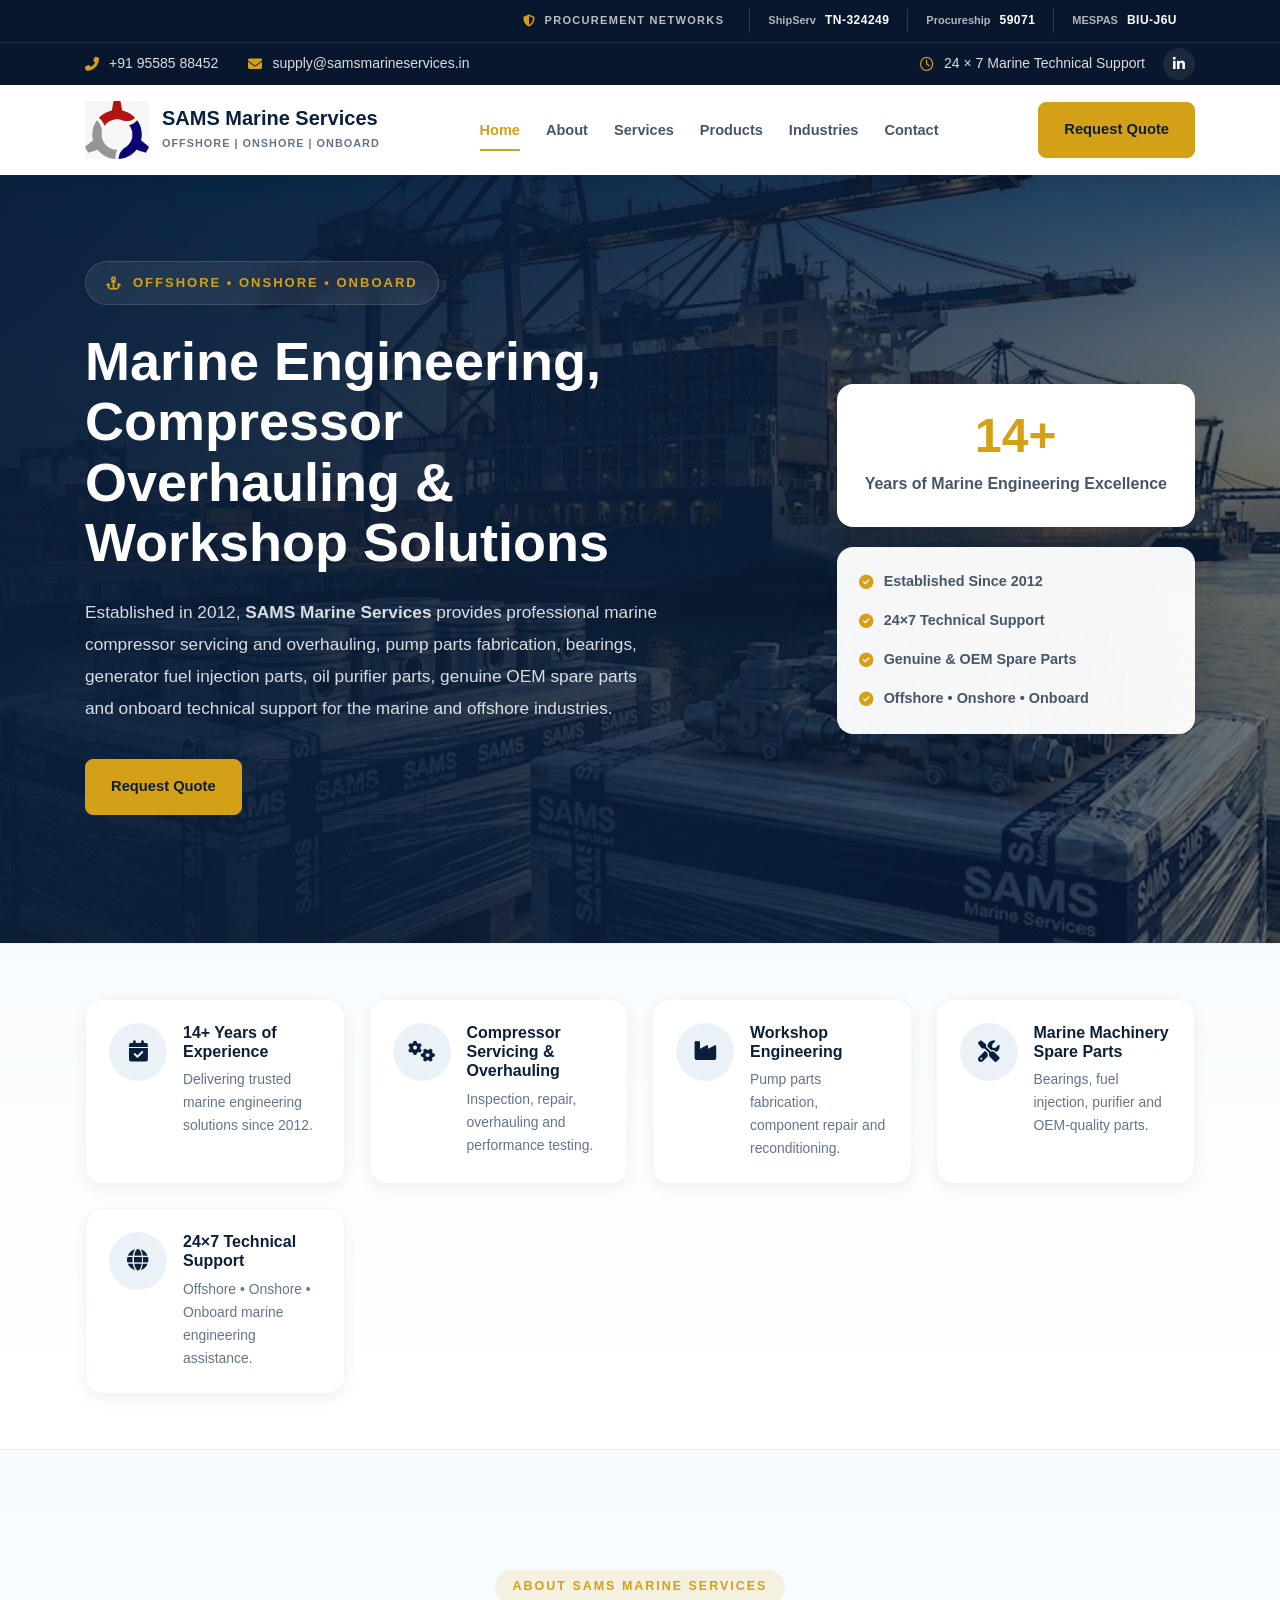
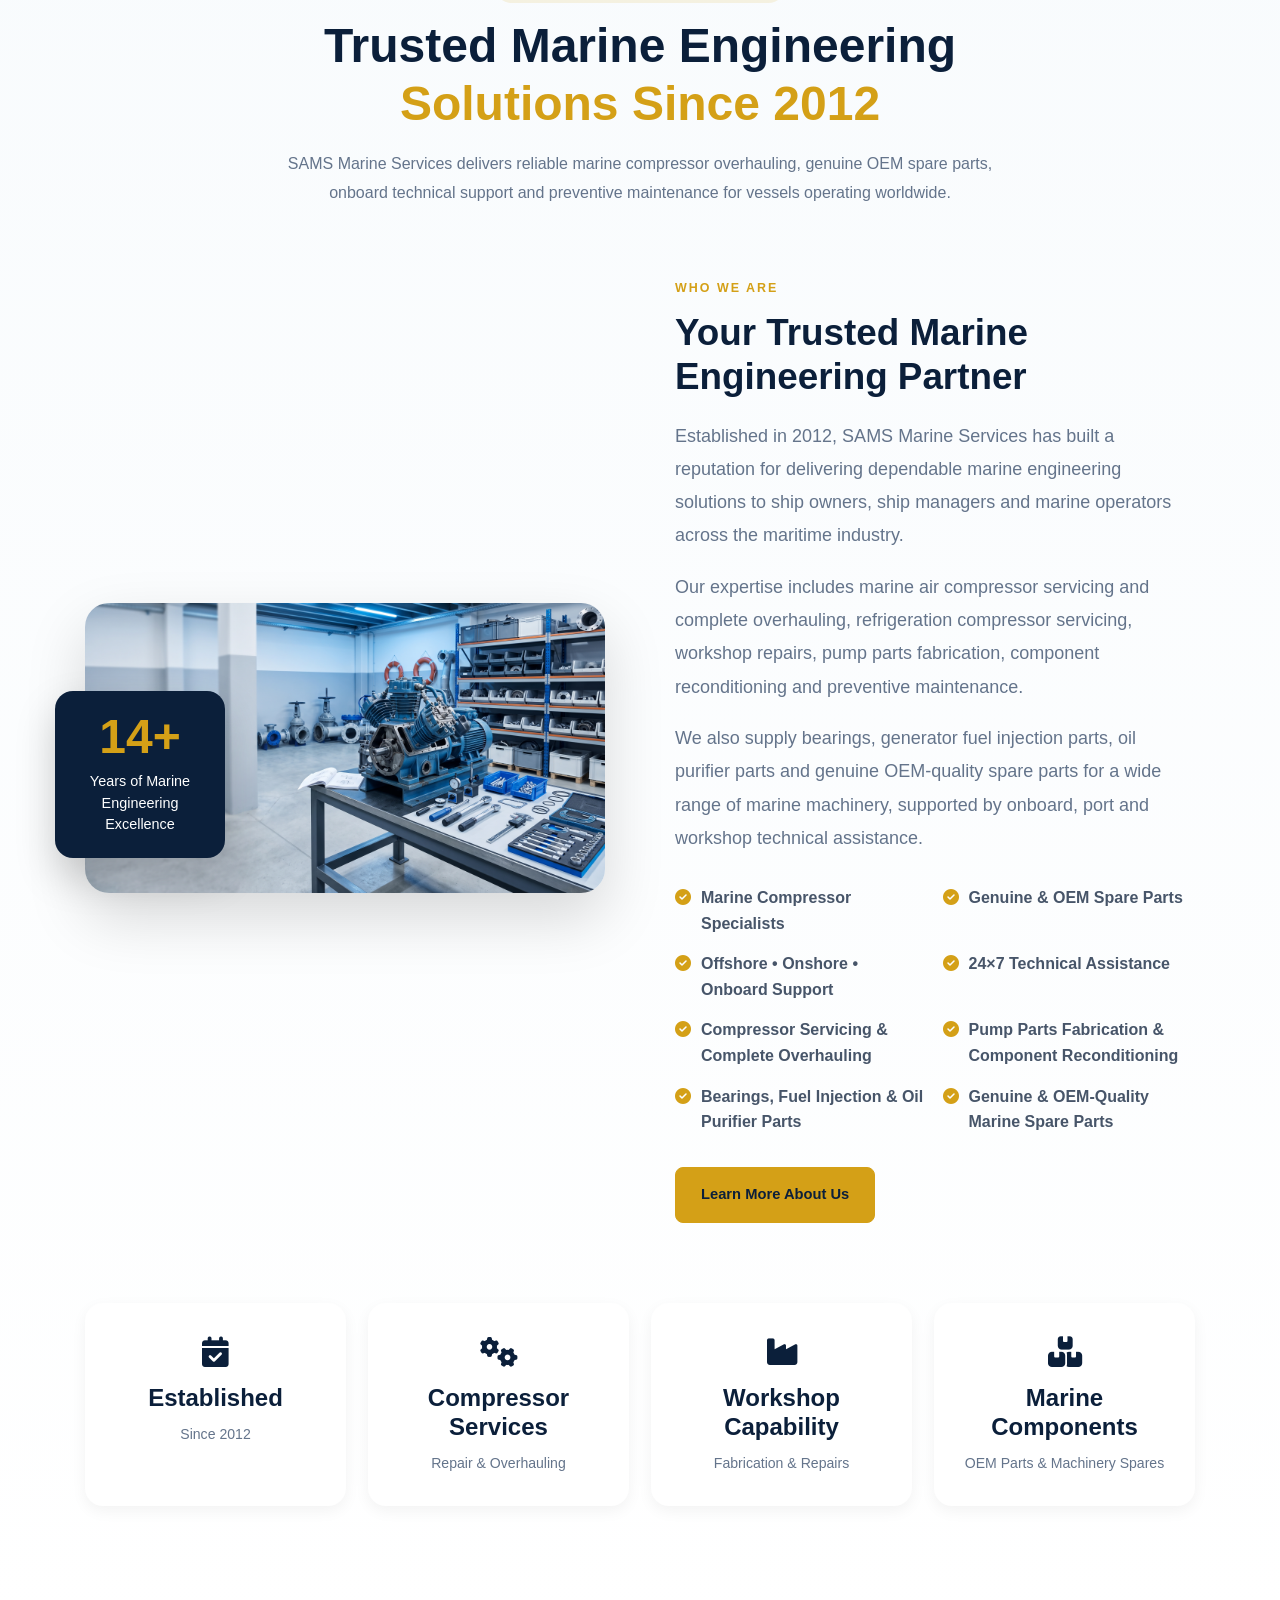
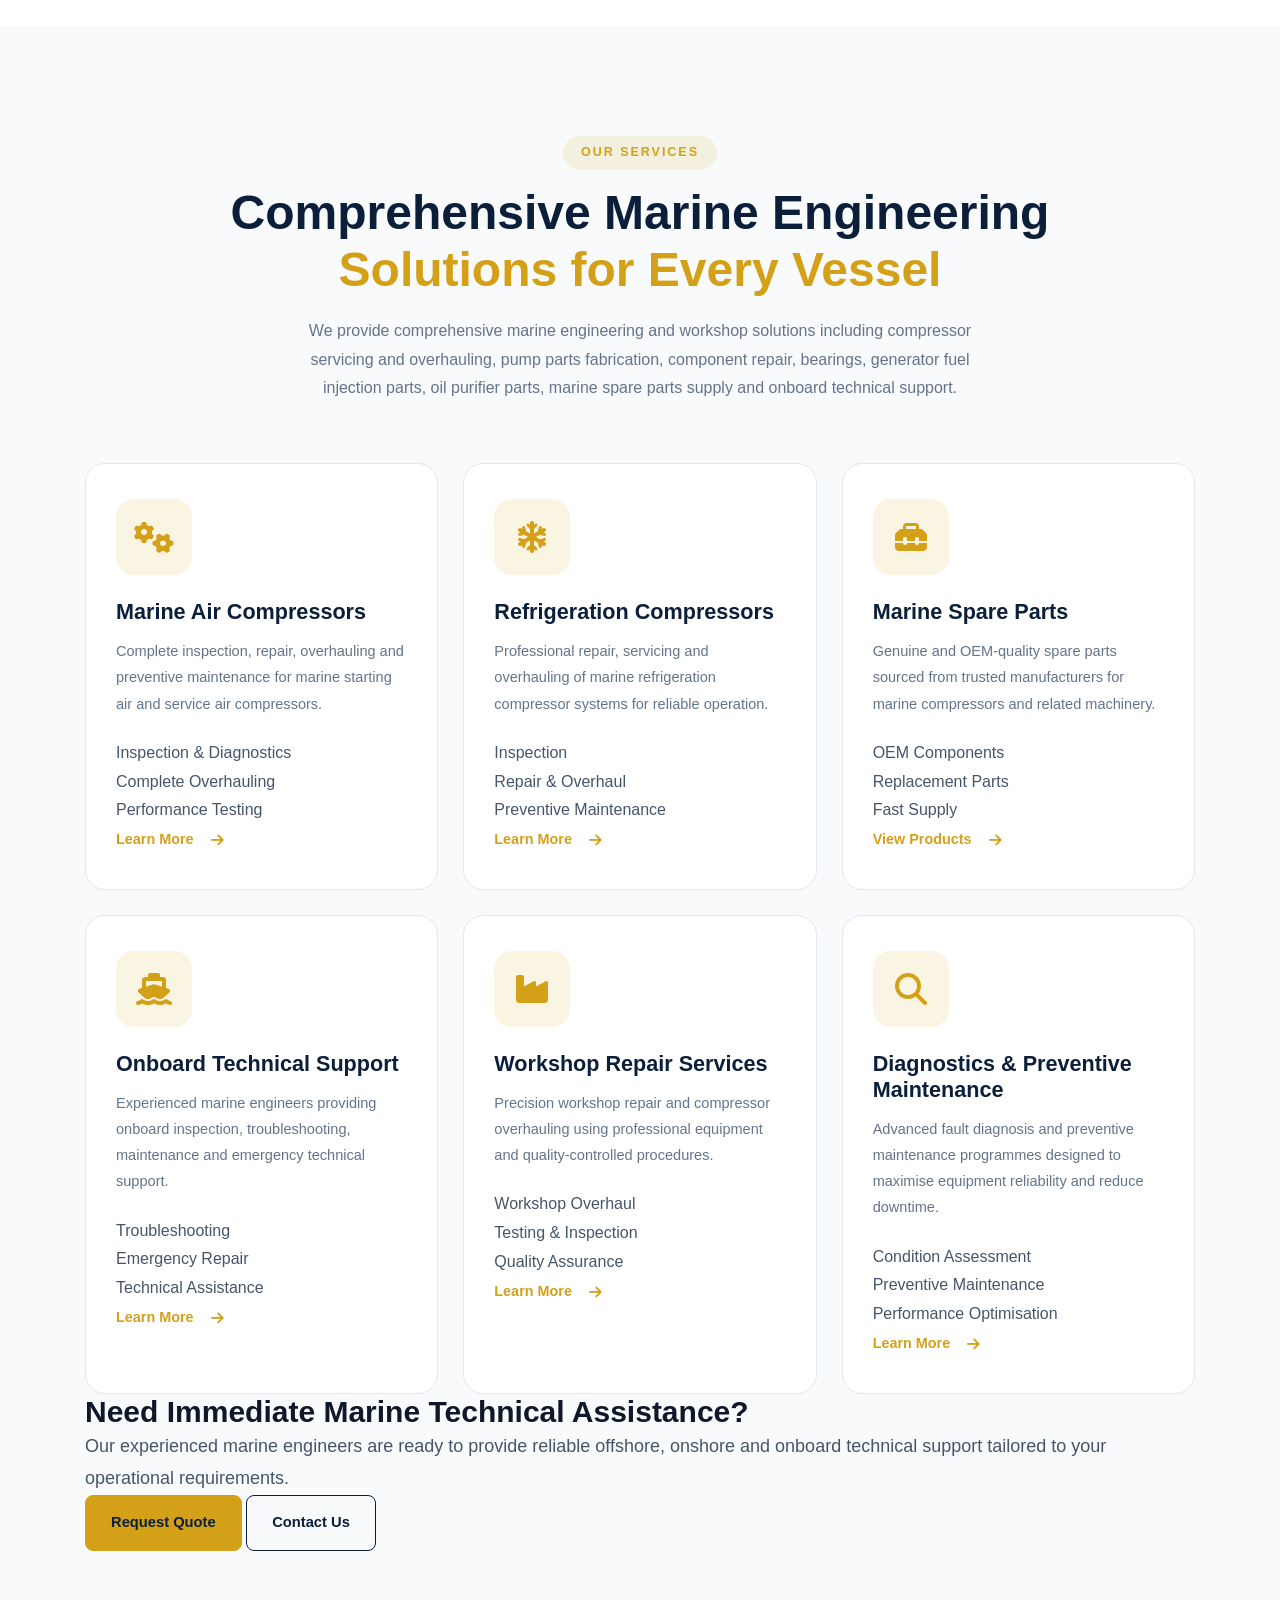
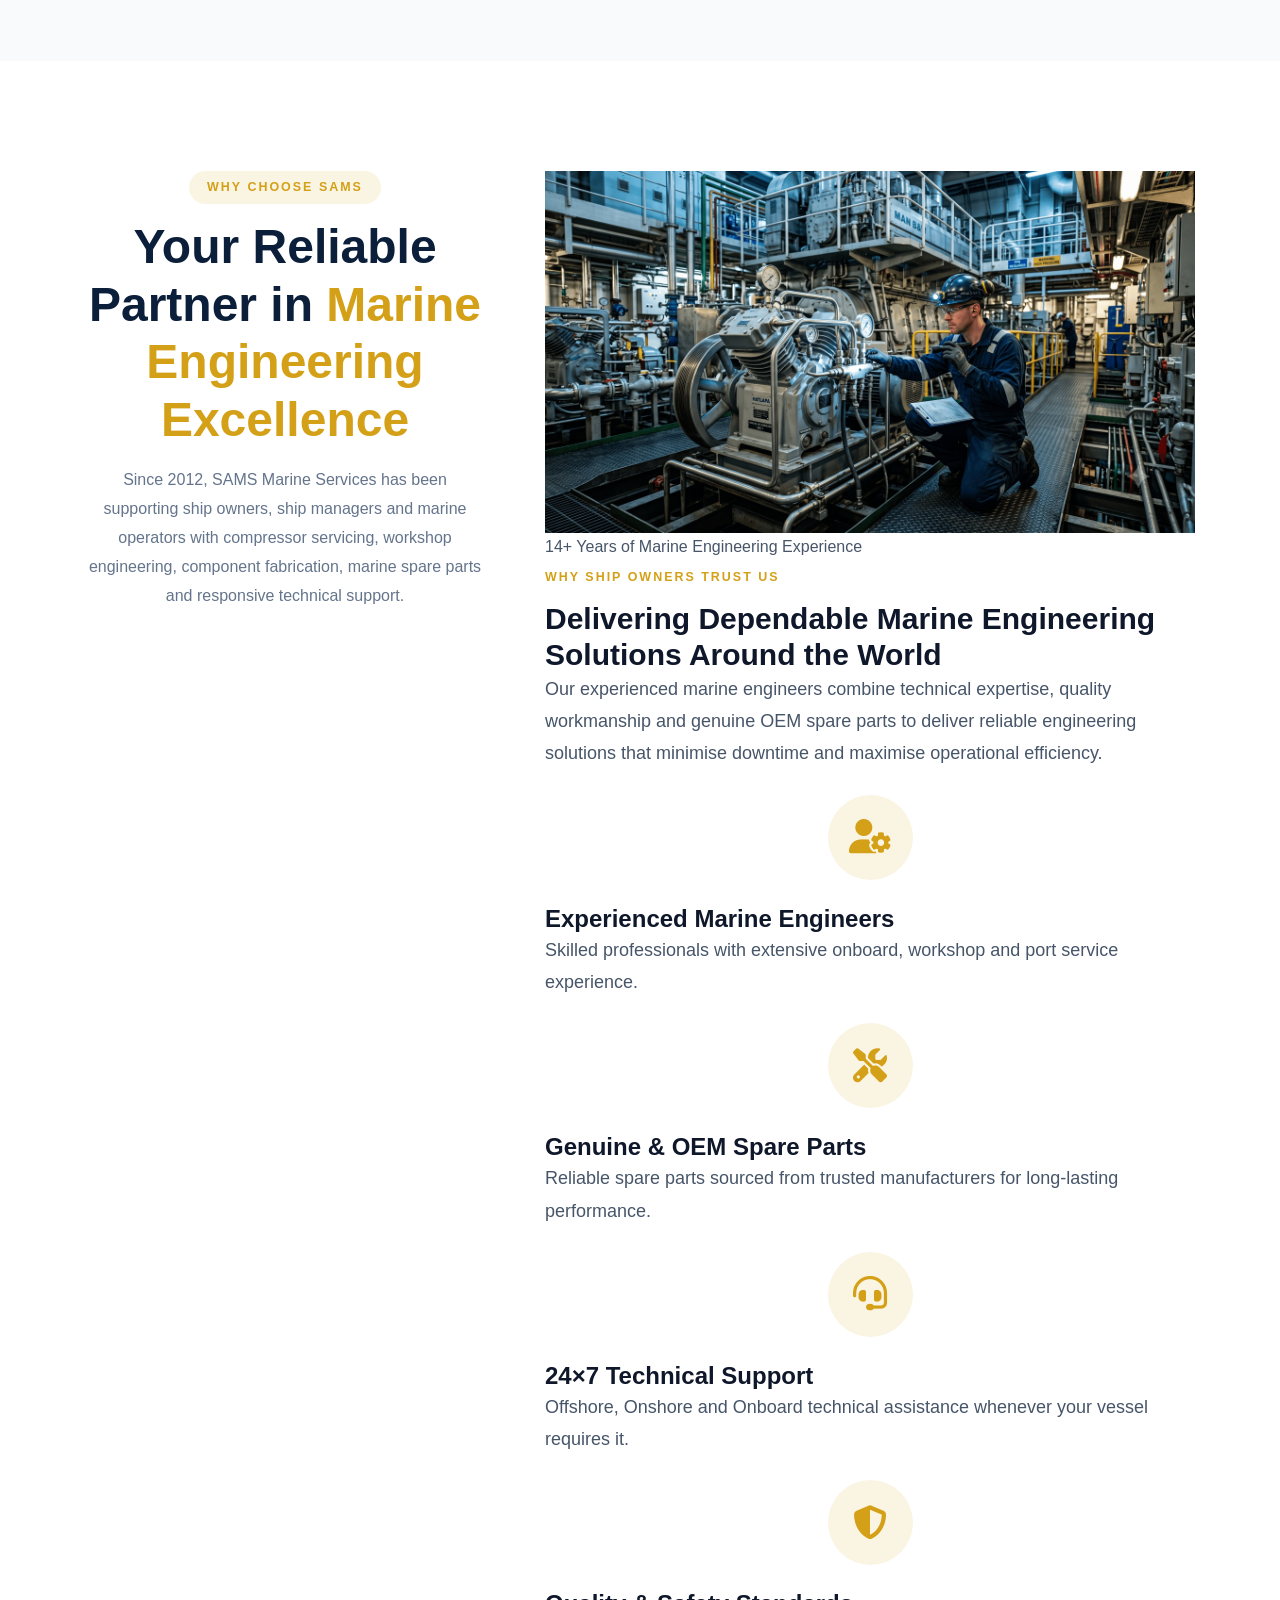
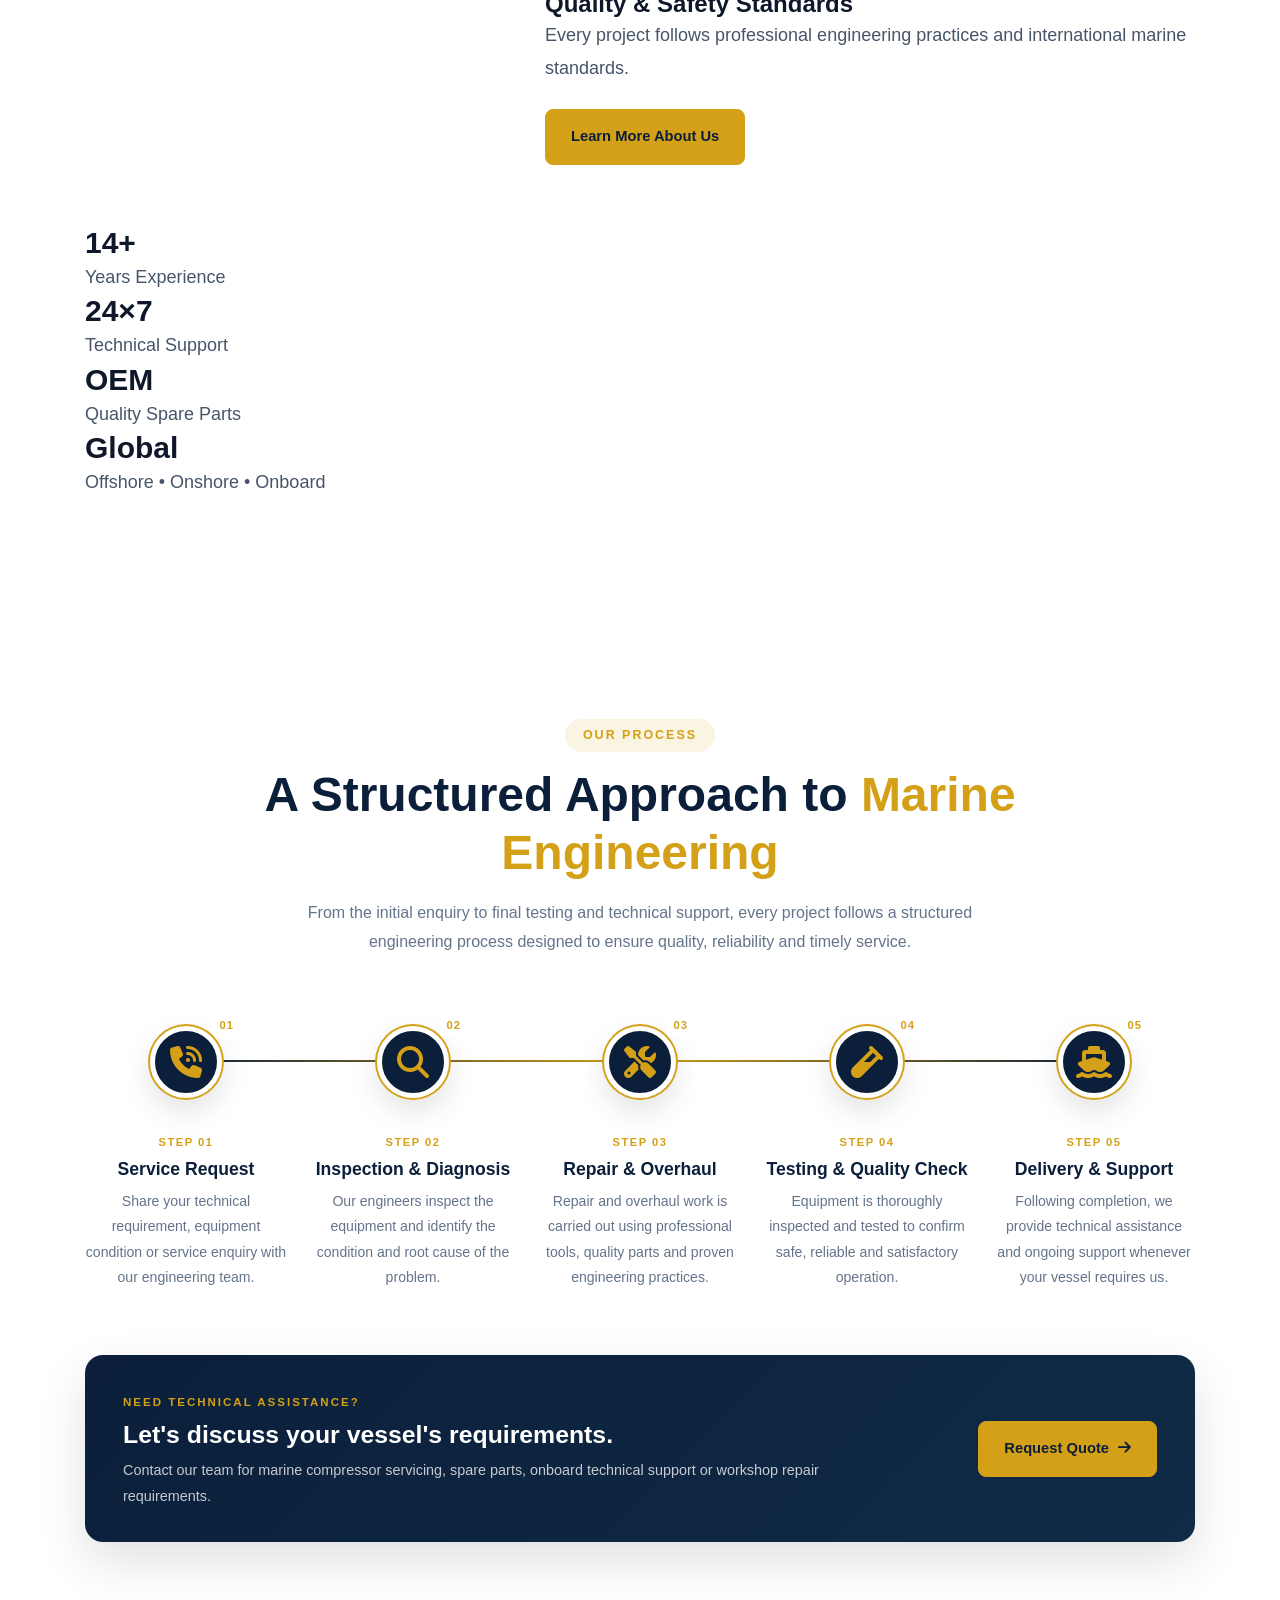
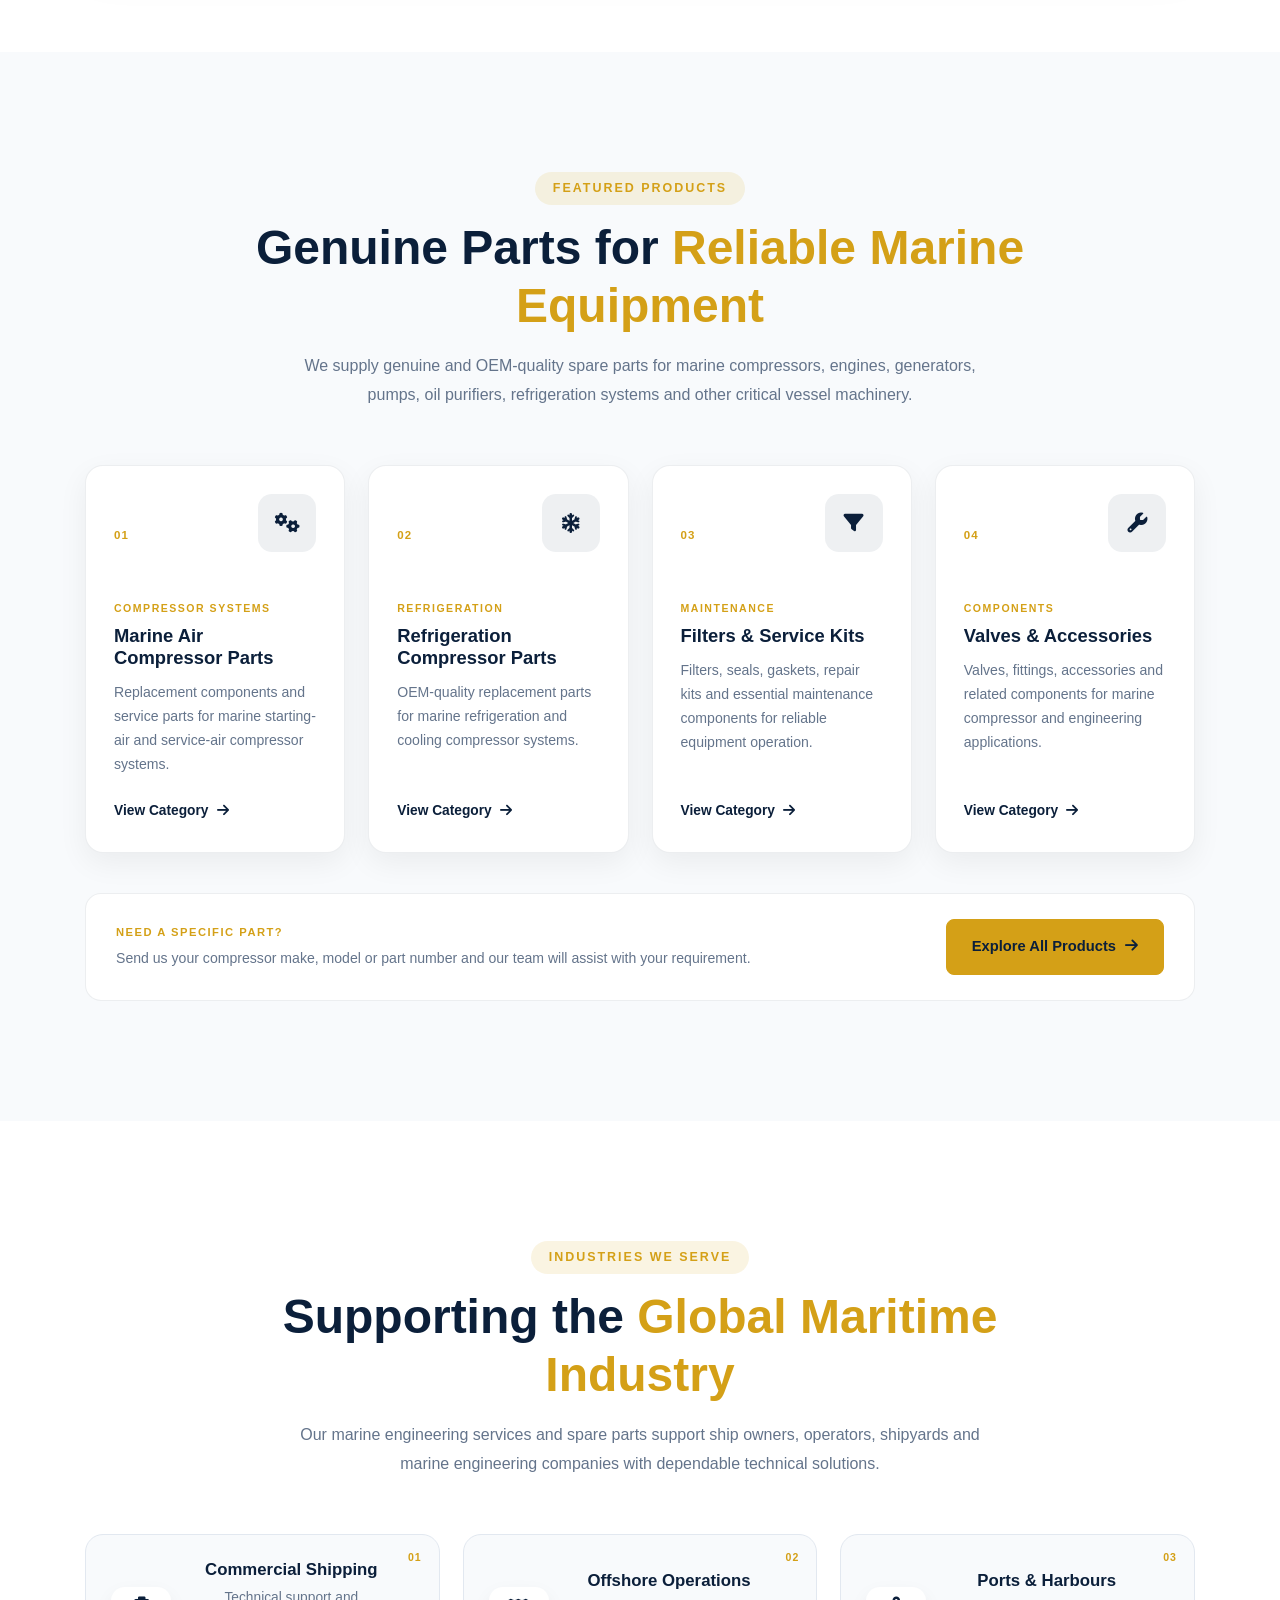
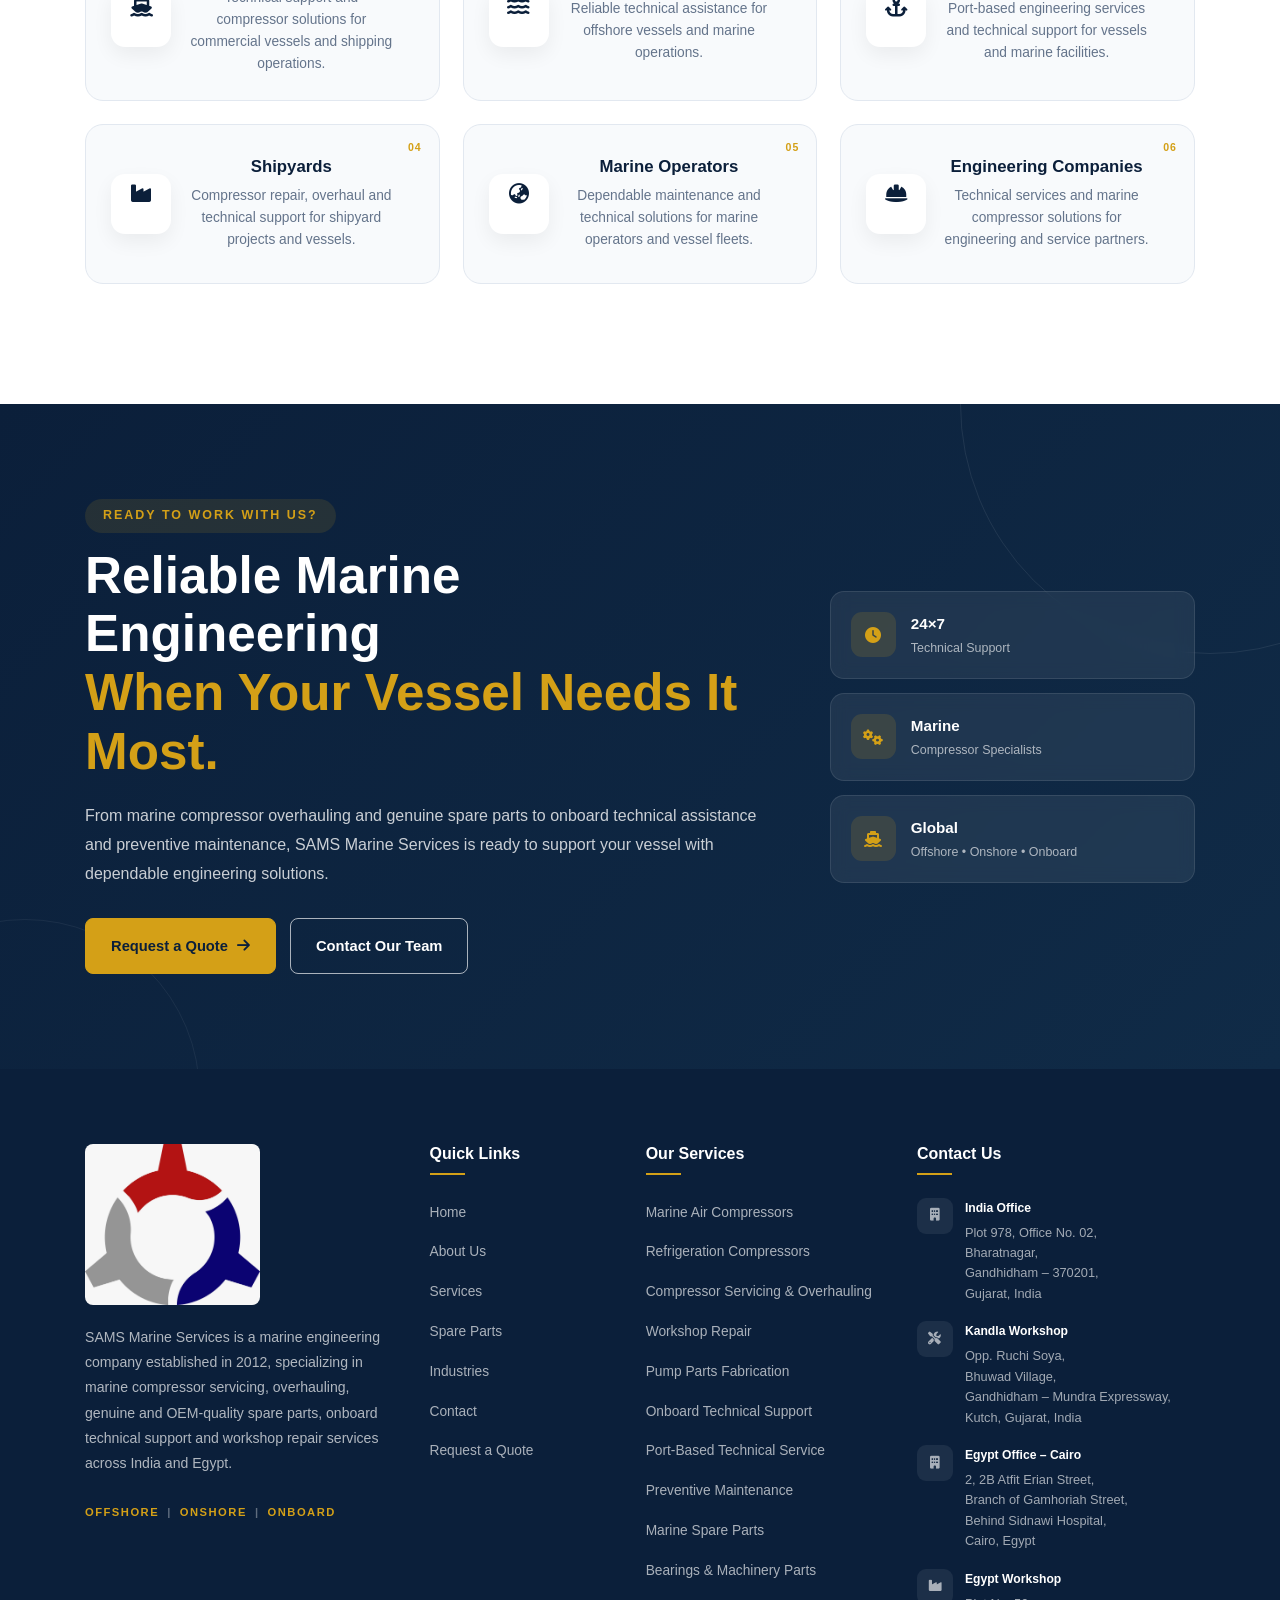
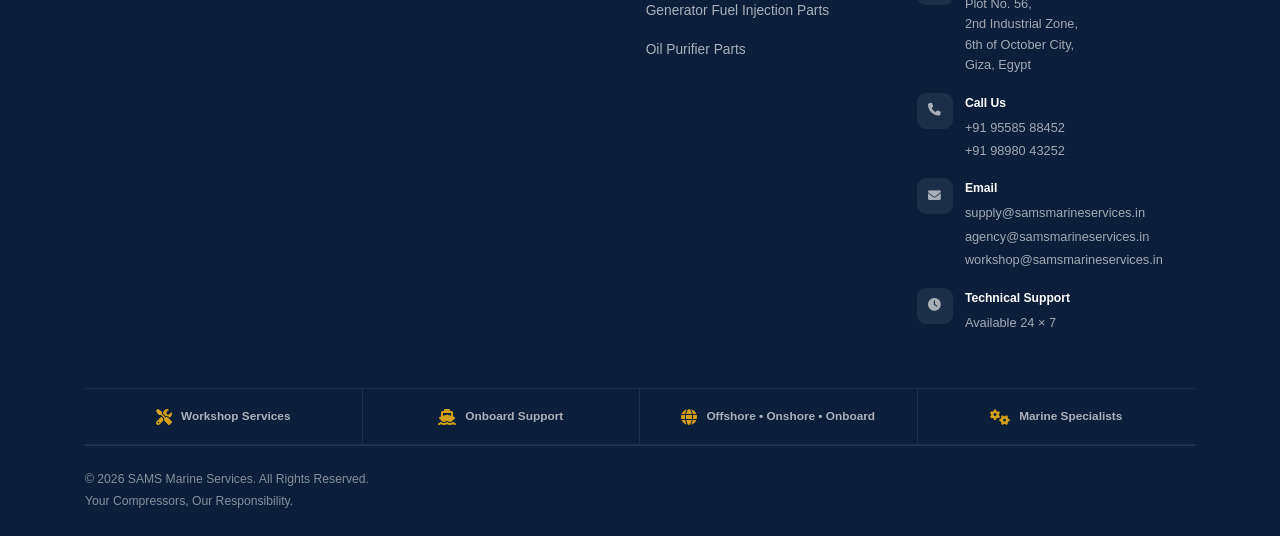
==== commit 89d601e6: "Refresh site pages and mobile support This commit standardizes structure and spacing across the main" ====
--- a/index.html
+++ b/index.html
@@ -2320,7 +2320,7 @@
 
                 </div>
 
-
+            
                 <!-- ==================================================
                  QUICK LINKS
             ================================================== -->
